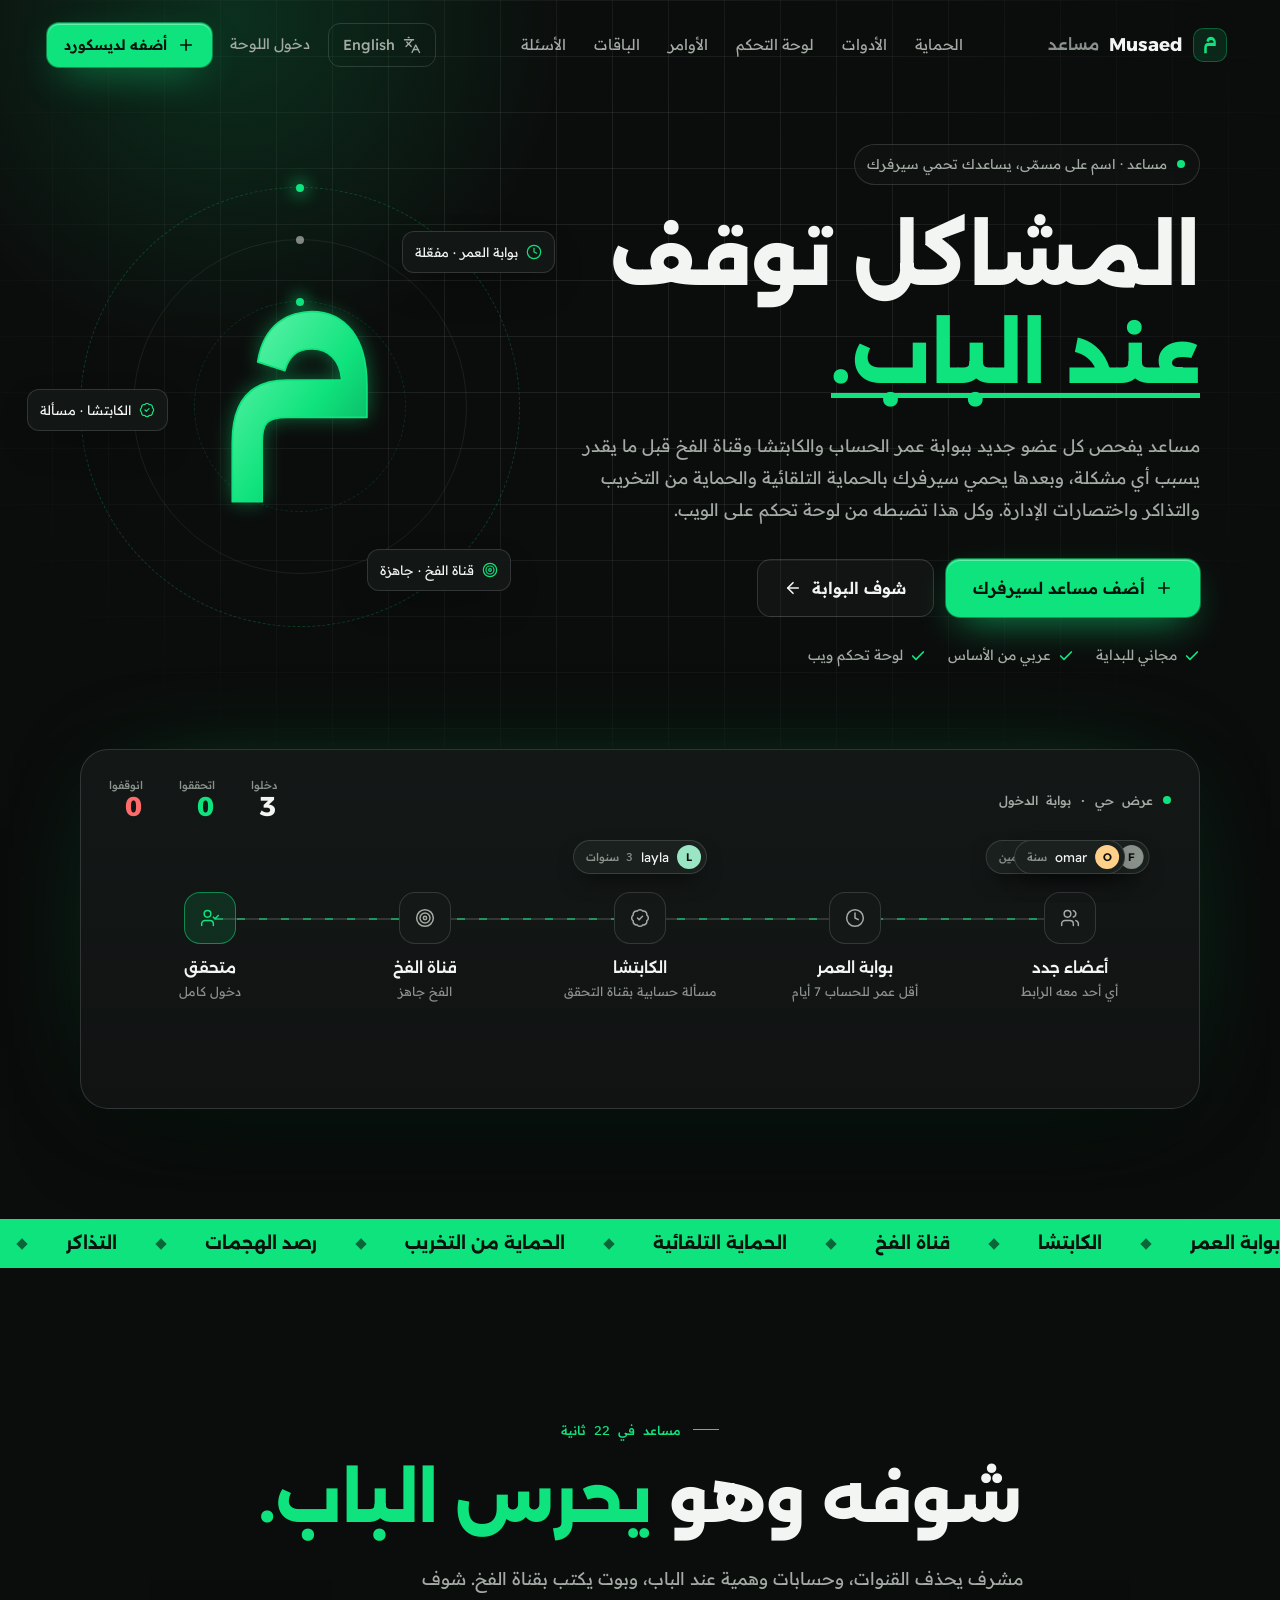
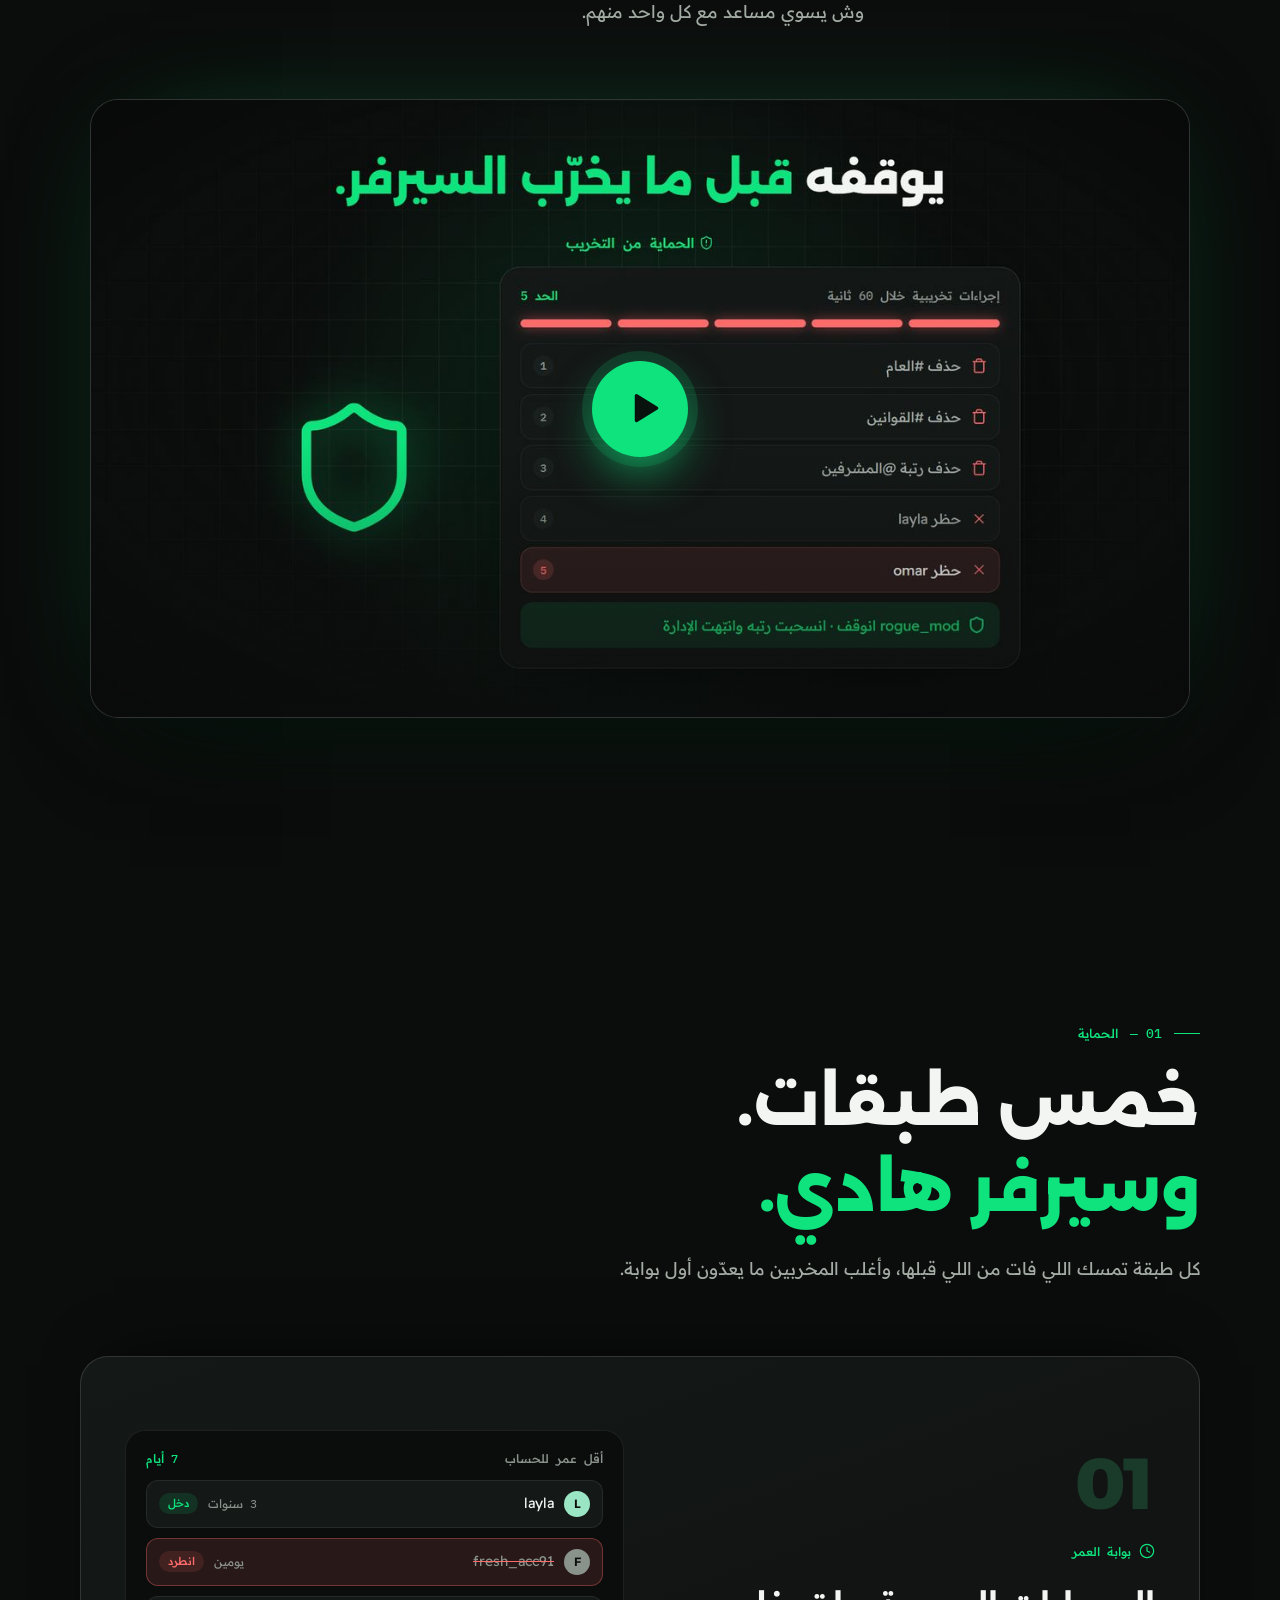
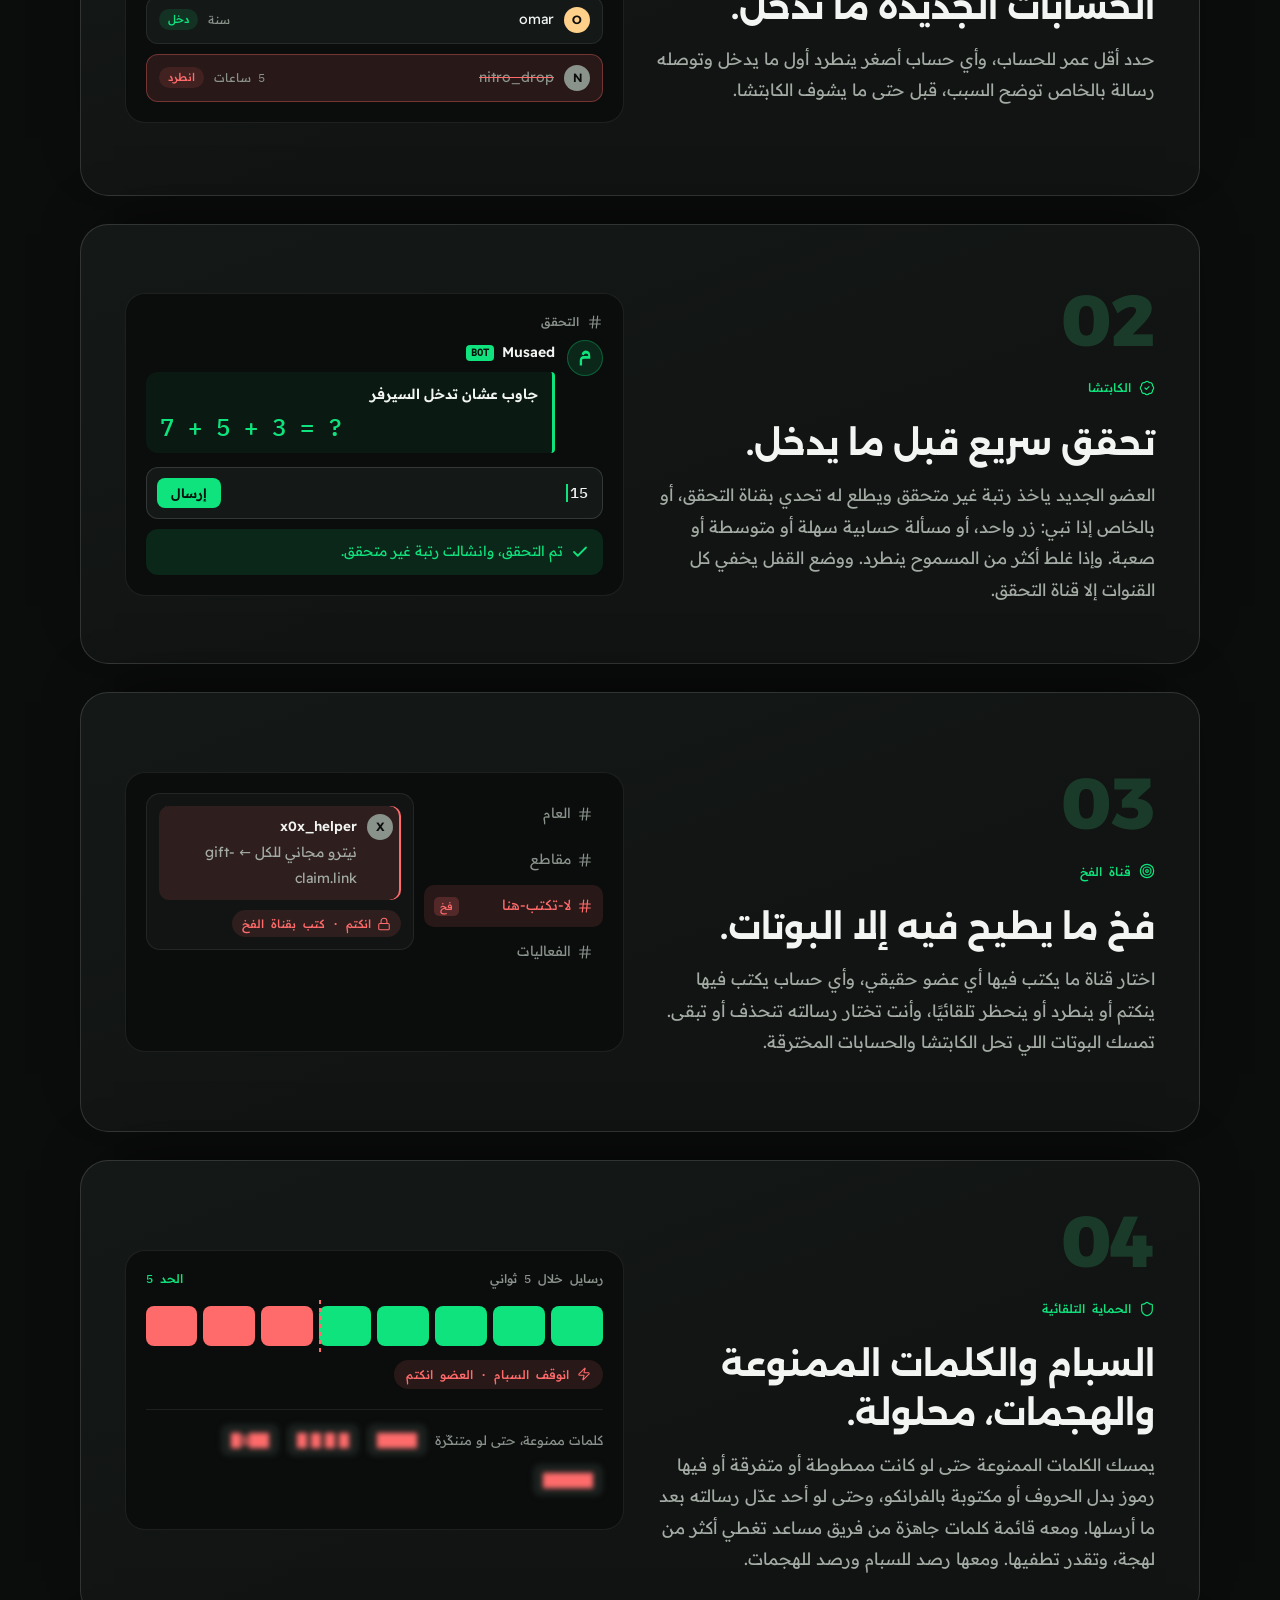
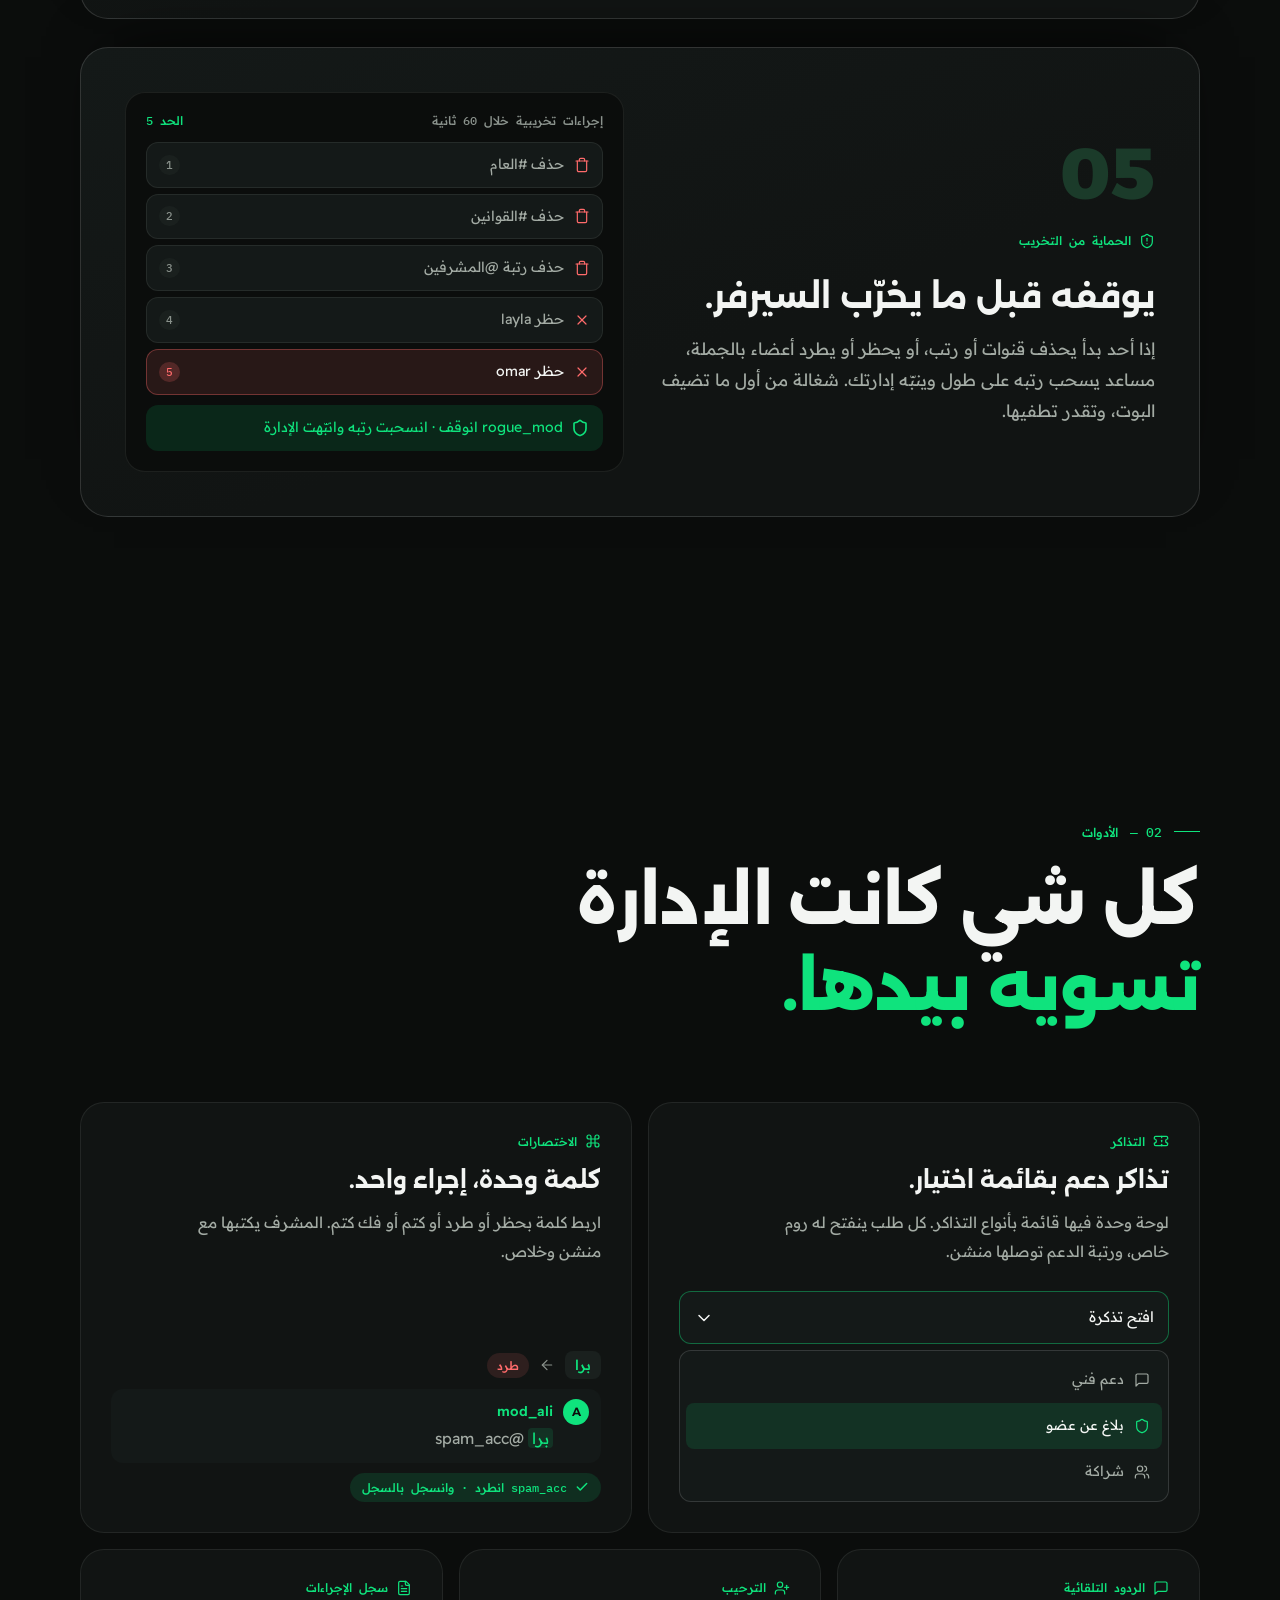
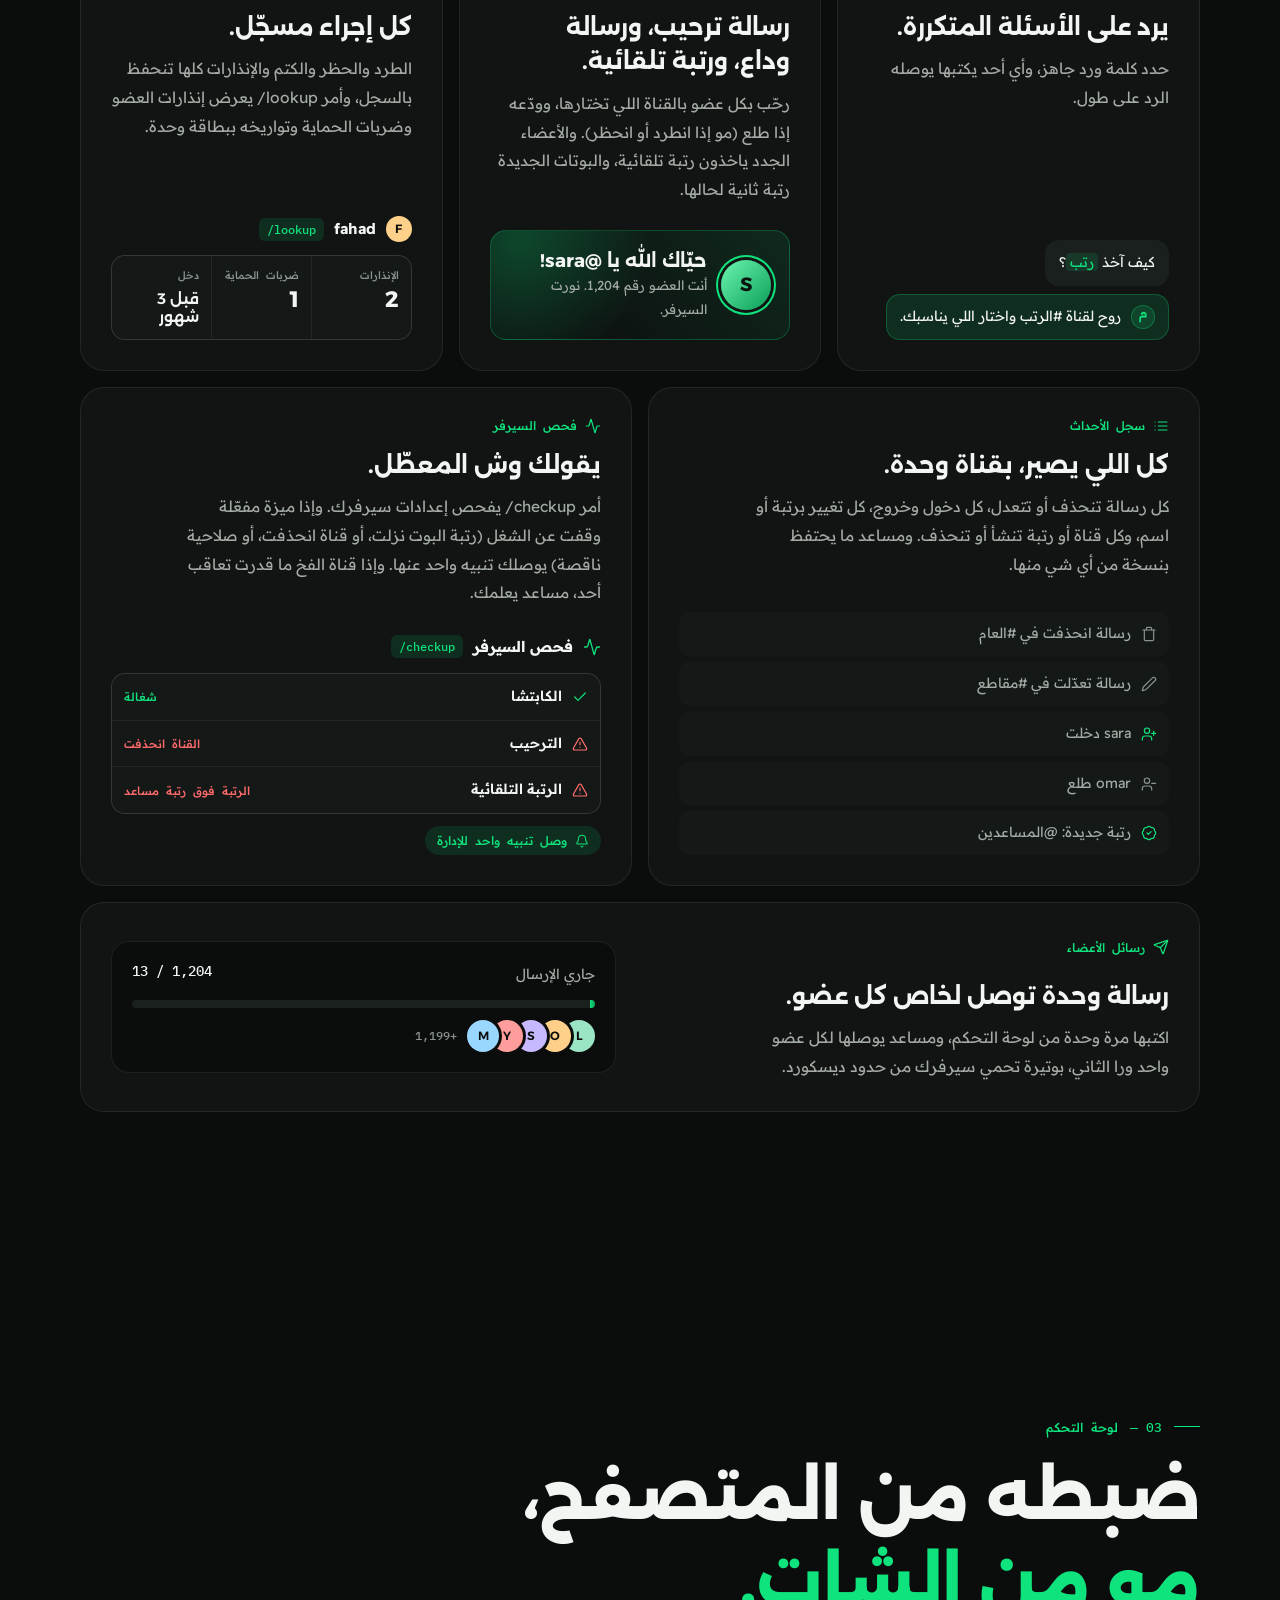
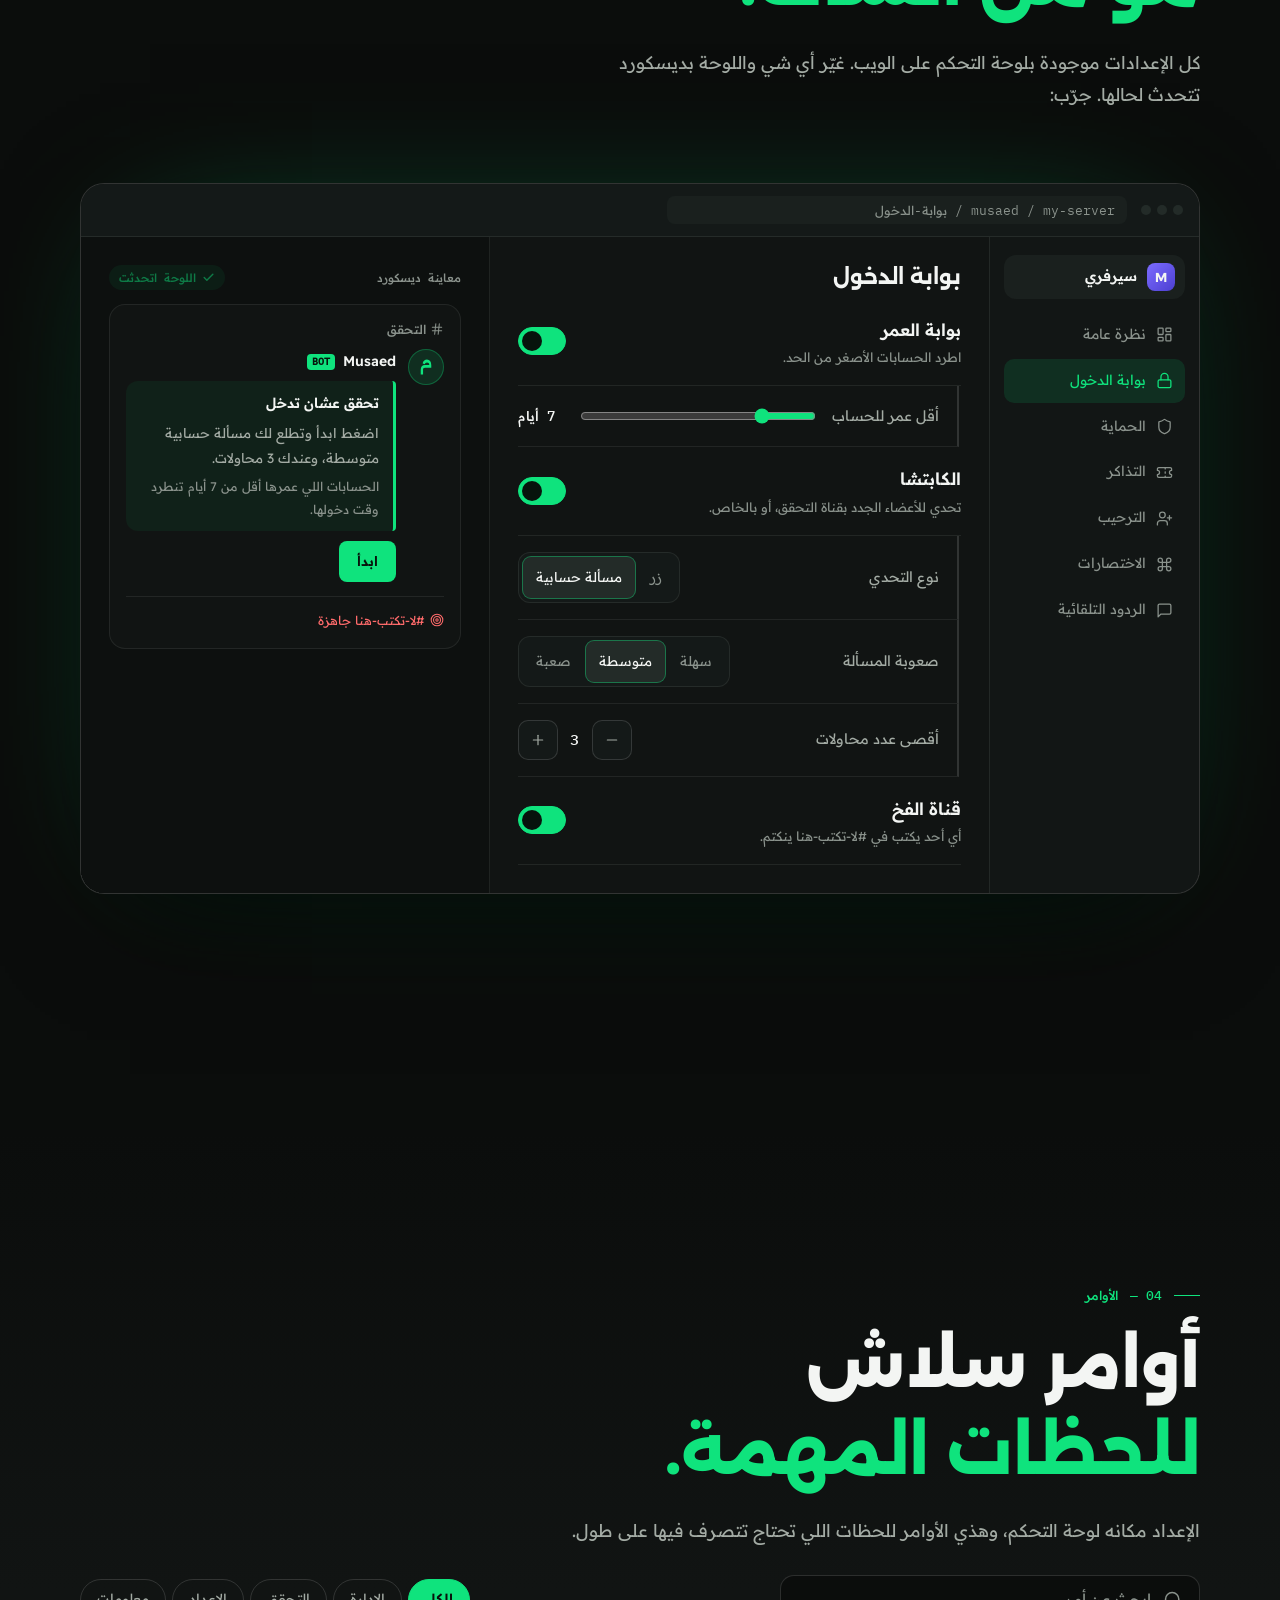
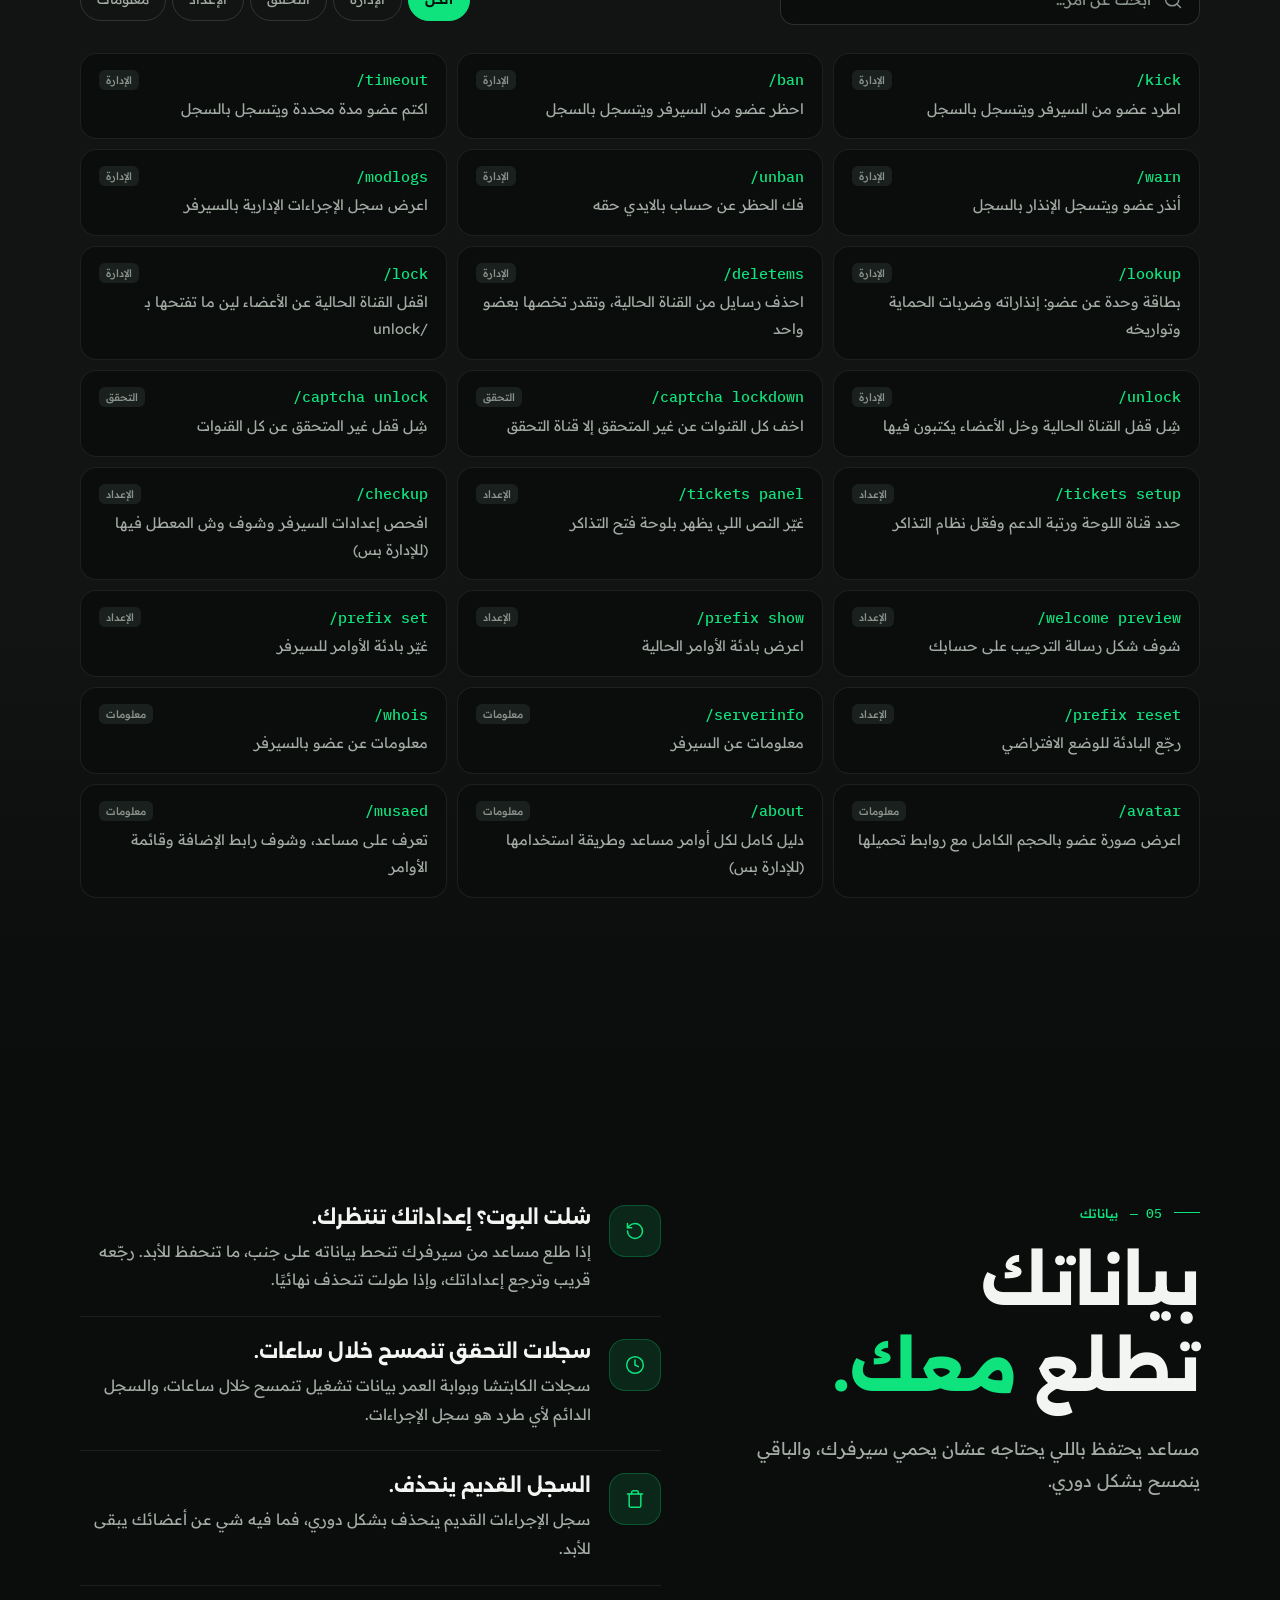
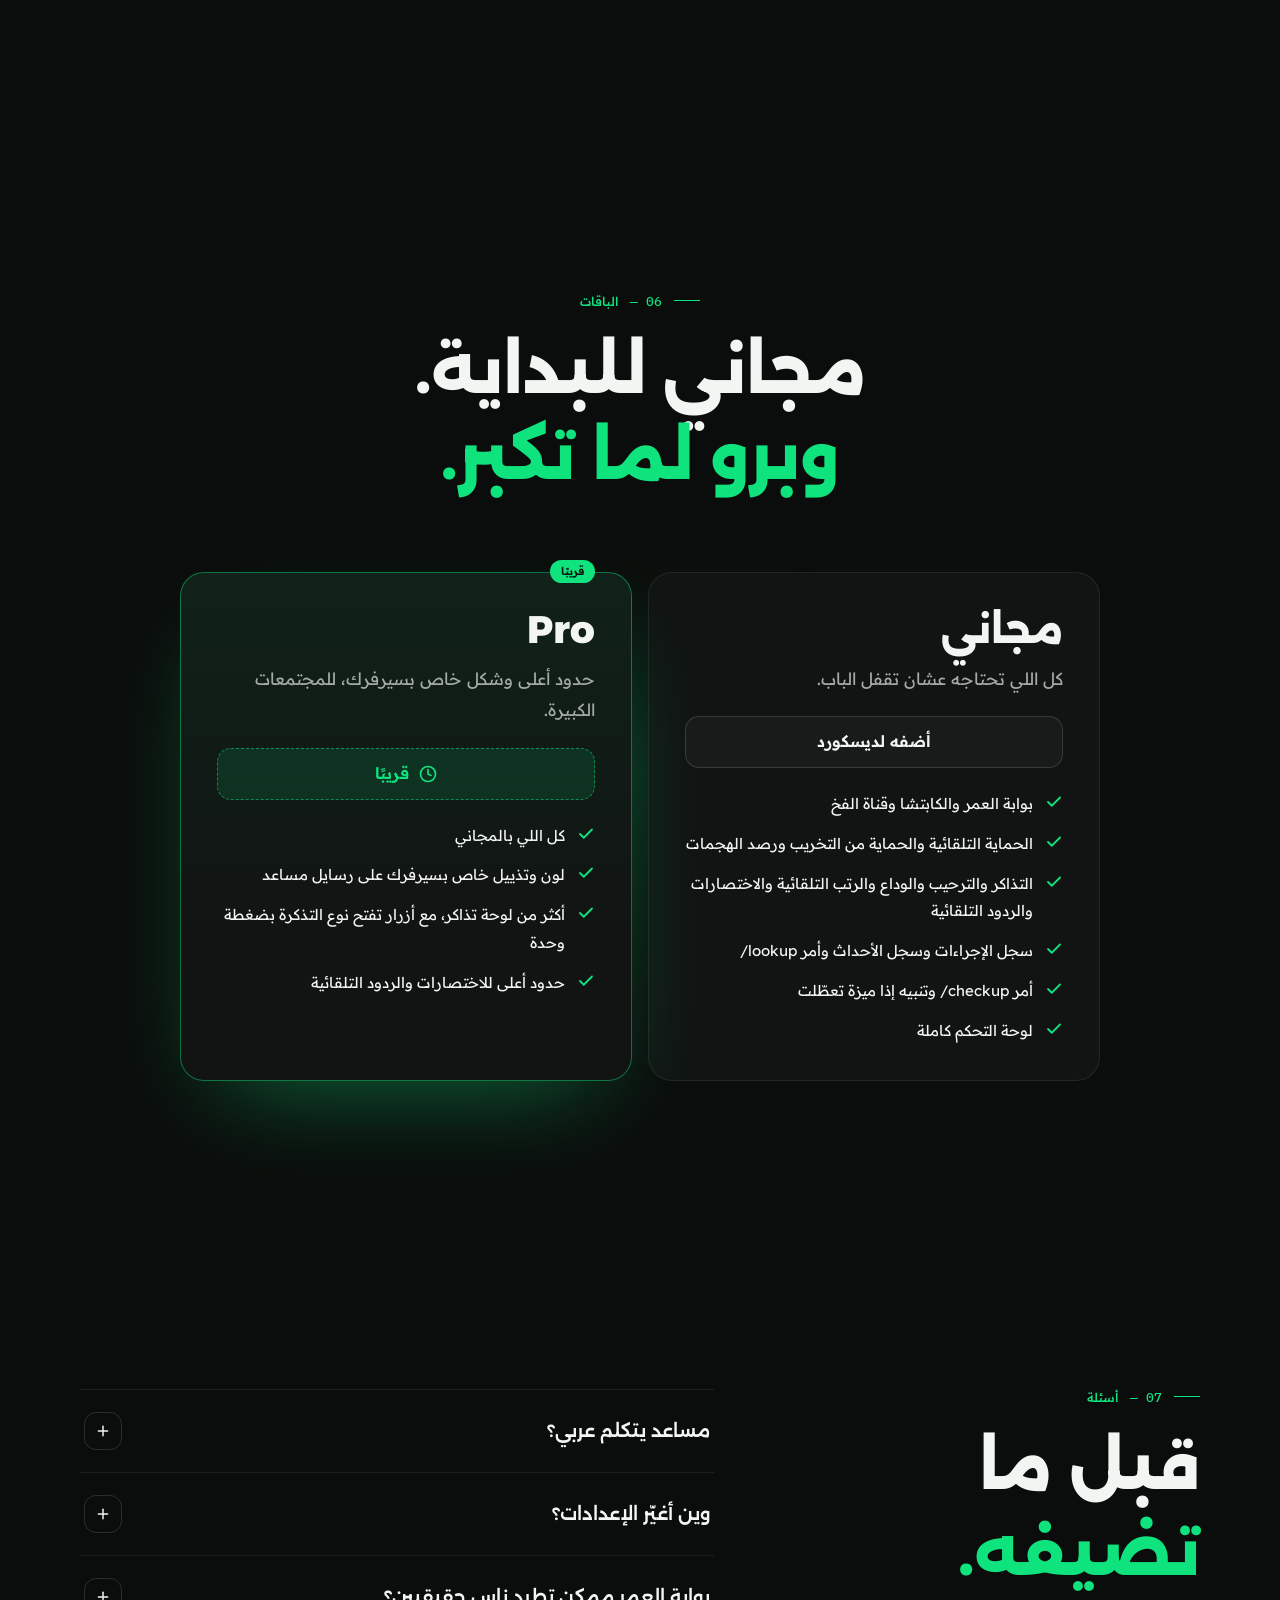
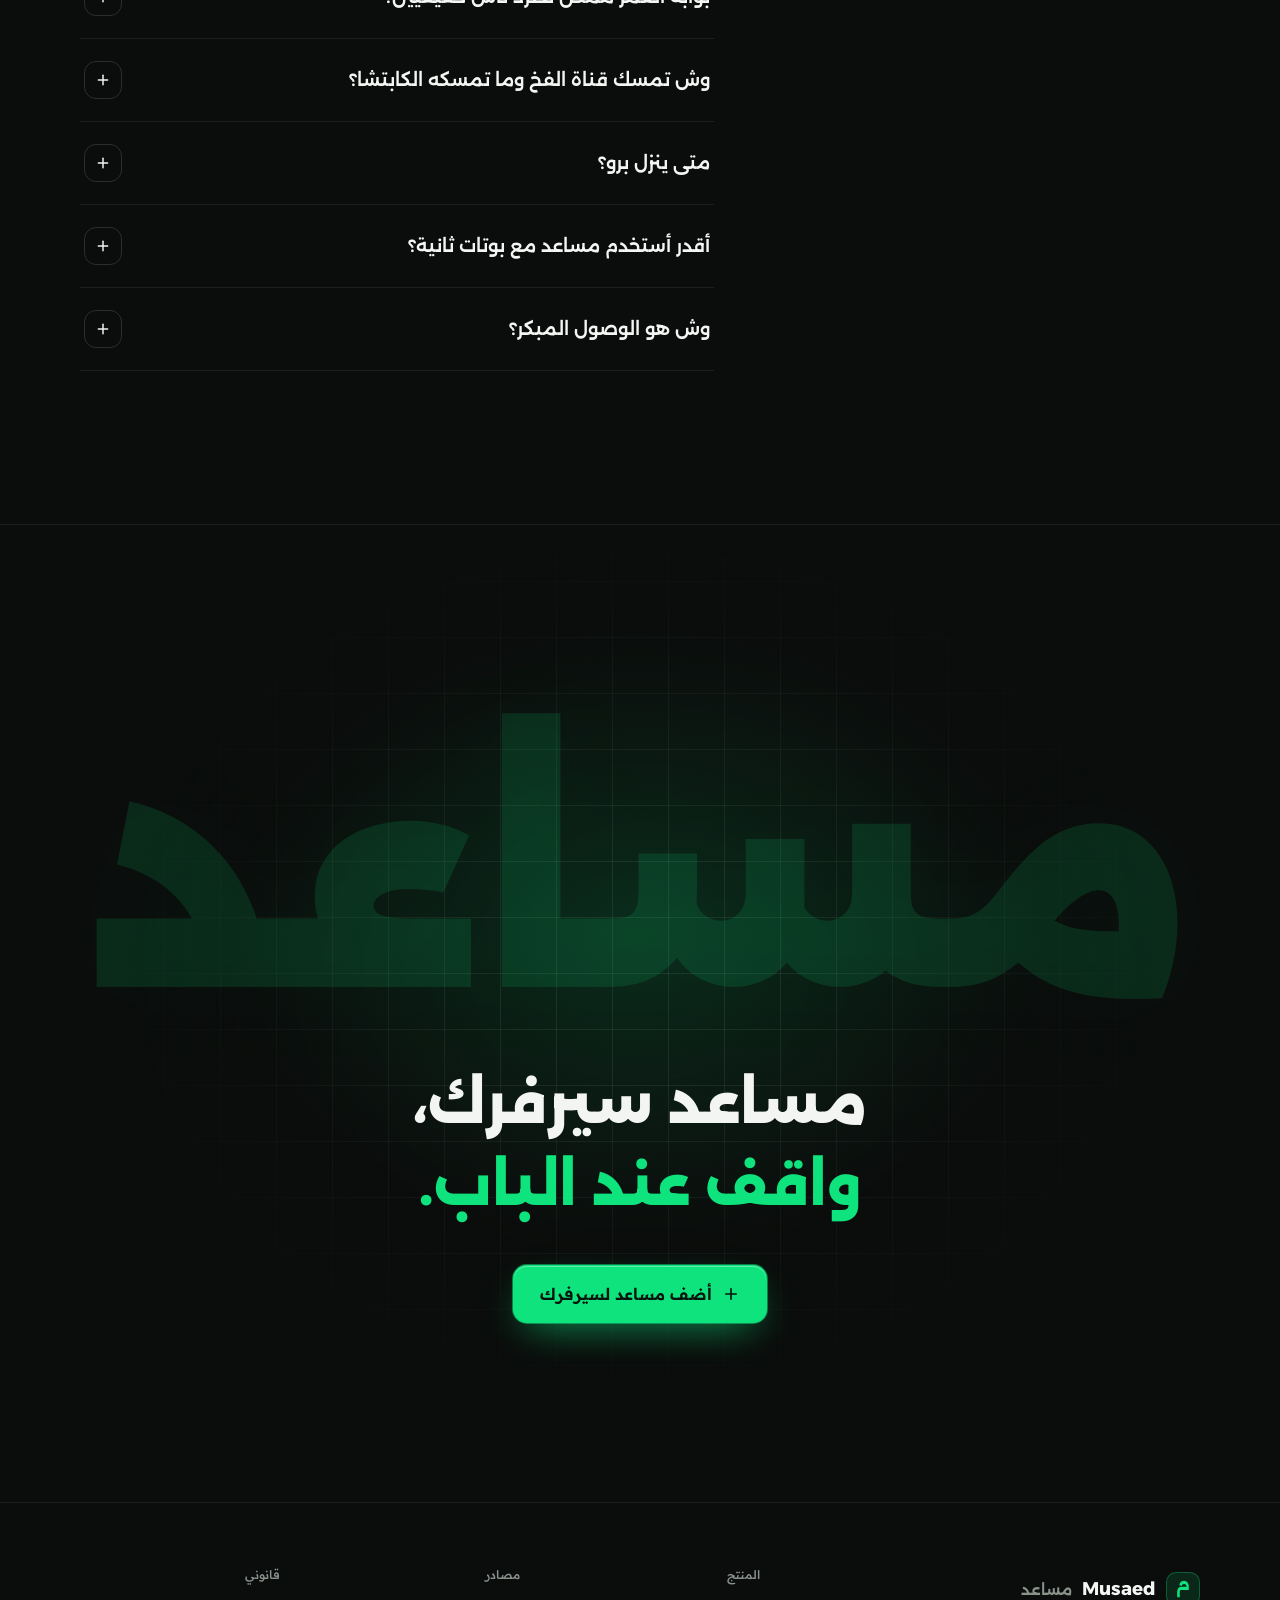
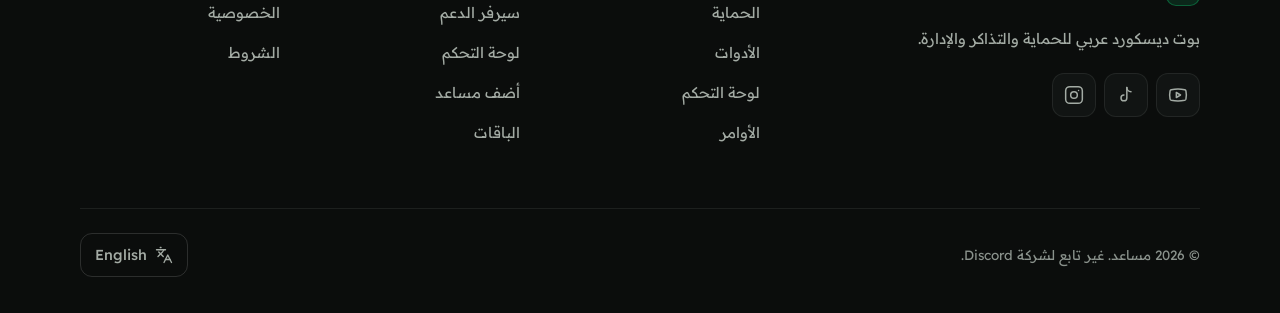
==== index.html @ 317f44e9 "Link the YouTube, TikTok and Instagram accounts from the footer" ====
<!doctype html>
<html lang="en" dir="ltr">
<head>
  <meta charset="utf-8">
  <meta name="viewport" content="width=device-width, initial-scale=1">
  <title>مساعد — بوت ديسكورد اللي يحرس الباب</title>
  <meta name="description" content="مساعد يفحص كل عضو جديد ببوابة عمر الحساب والكابتشا وقناة الفخ، ويحمي سيرفرك من السبام والتخريب، ومعه التذاكر واختصارات الإدارة وسجل الأحداث. عربي من الأساس، وتضبطه من لوحة تحكم على الويب.">
  <meta name="theme-color" content="#0b0d0c">
  <meta property="og:locale" content="ar_SA">
  <meta property="og:locale:alternate" content="en_US">
  <meta property="og:title" content="مساعد · Musaed">
  <meta property="og:description" content="المشاكل توقف عند الباب. بوت ديسكورد عربي للحماية والتذاكر والإدارة.">
  <meta property="og:type" content="website">
  <meta property="og:url" content="https://musaed.dev/">
  <meta property="og:image" content="https://musaed.dev/assets/Pics/musaed-banner.png">
  <meta name="twitter:card" content="summary_large_image">
  <meta name="twitter:title" content="مساعد · Musaed">
  <meta name="twitter:description" content="المشاكل توقف عند الباب. بوت ديسكورد عربي للحماية والتذاكر والإدارة.">
  <meta name="twitter:image" content="https://musaed.dev/assets/Pics/musaed-banner.png">
  <link rel="canonical" href="https://musaed.dev/">
  <link rel="icon" href="assets/Pics/musaed-favicon.svg" type="image/svg+xml">
  <link rel="alternate icon" href="assets/Pics/musaed-favicon.png" type="image/png">
  <link rel="apple-touch-icon" href="assets/Pics/musaed-avatar.png">
  <link rel="preload" href="assets/fonts/alexandria-arabic.woff2" as="font" type="font/woff2" crossorigin>
  <link rel="preload" href="assets/fonts/readexpro-arabic.woff2" as="font" type="font/woff2" crossorigin>
  <link rel="stylesheet" href="assets/css/styles.css?v=10">
  <script type="application/ld+json">
{
  "@context": "https://schema.org",
  "@graph": [
    {
      "@type": "Organization",
      "@id": "https://musaed.dev/#org",
      "name": "Musaed",
      "alternateName": "مساعد",
      "url": "https://musaed.dev/",
      "logo": "https://musaed.dev/assets/Pics/musaed-avatar.png",
      "sameAs": [
        "https://www.youtube.com/@musaed_dev",
        "https://www.tiktok.com/@musaed_dev",
        "https://www.instagram.com/musaed_dev"
      ]
    },
    {
      "@type": "WebSite",
      "@id": "https://musaed.dev/#website",
      "url": "https://musaed.dev/",
      "name": "مساعد",
      "inLanguage": "ar",
      "publisher": { "@id": "https://musaed.dev/#org" }
    },
    {
      "@type": "SoftwareApplication",
      "@id": "https://musaed.dev/#app",
      "name": "مساعد",
      "alternateName": "Musaed",
      "url": "https://musaed.dev/",
      "inLanguage": "ar",
      "applicationCategory": "BusinessApplication",
      "operatingSystem": "Discord",
      "description": "مساعد يفحص كل عضو جديد ببوابة عمر الحساب والكابتشا وقناة الفخ، ويحمي سيرفرك من السبام والتخريب، ومعه التذاكر واختصارات الإدارة وسجل الأحداث. عربي من الأساس، وتضبطه من لوحة تحكم على الويب.",
      "image": "https://musaed.dev/assets/Pics/musaed-avatar.png",
      "isAccessibleForFree": true,
      "featureList": [
        "بوابة عمر الحساب",
        "الكابتشا",
        "قناة الفخ",
        "الحماية التلقائية",
        "الحماية من التخريب",
        "التذاكر",
        "الترحيب والوداع والرتب التلقائية",
        "سجل الأحداث",
        "فحص السيرفر",
        "لوحة تحكم ويب"
      ],
      "publisher": { "@id": "https://musaed.dev/#org" }
    },
    {
      "@type": "FAQPage",
      "@id": "https://musaed.dev/#faq",
      "inLanguage": "ar",
      "mainEntity": [
        {
          "@type": "Question",
          "name": "مساعد يتكلم عربي؟",
          "acceptedAnswer": {
            "@type": "Answer",
            "text": "إيه. مساعد مبني عربي من الأساس، ردوده ولوحاته ووصف أوامره كلها بالعربي."
          }
        },
        {
          "@type": "Question",
          "name": "وين أغيّر الإعدادات؟",
          "acceptedAnswer": {
            "@type": "Answer",
            "text": "من لوحة التحكم على الويب. سجل دخولك بديسكورد، اختار سيرفرك، وكل ميزة لها صفحتها. ولوحات التذاكر والتحقق بديسكورد تتحدث لحالها أول ما تحفظ."
          }
        },
        {
          "@type": "Question",
          "name": "بوابة العمر ممكن تطرد ناس حقيقيين؟",
          "acceptedAnswer": {
            "@type": "Answer",
            "text": "بس الحسابات الأصغر من الحد اللي تختاره، ووقت دخولهم فقط. وتوصلهم رسالة بالخاص توضح السبب، عشان الشخص الحقيقي يعرف يرجع لما يكبر حسابه."
          }
        },
        {
          "@type": "Question",
          "name": "وش تمسك قناة الفخ وما تمسكه الكابتشا؟",
          "acceptedAnswer": {
            "@type": "Answer",
            "text": "الحسابات اللي عدّت التحقق: بوتات تحل الكابتشا، أو حسابات مخترقة، أو أحد تجاهل قناة مكتوب عليها «لا تكتب هنا». وغير المتحققين أصلًا ما يشوفون الفخ."
          }
        },
        {
          "@type": "Question",
          "name": "متى ينزل برو؟",
          "acceptedAnswer": {
            "@type": "Answer",
            "text": "قريبًا. كل مزايا الباقة المجانية شغالة من اليوم، وبرو بيضيف حدود أعلى، ولون وتذييل خاص بسيرفرك على رسايل مساعد، وأكثر من لوحة تذاكر. وبنعلن عن نزوله بسيرفر الدعم."
          }
        },
        {
          "@type": "Question",
          "name": "أقدر أستخدم مساعد مع بوتات ثانية؟",
          "acceptedAnswer": {
            "@type": "Answer",
            "text": "أكيد. كل ميزة تنفعّل وتنطفي لحالها، فمساعد يحرس الباب وبوتاتك الثانية تكمل شغلها."
          }
        },
        {
          "@type": "Question",
          "name": "وش هو الوصول المبكر؟",
          "acceptedAnswer": {
            "@type": "Answer",
            "text": "طريقة يجرّب فيها السيرفر مزايا مساعد الجديدة قبل ما تنطلق للكل. ما يعطيك أكثر من برو، وما يرفع أي حد. والميزة اللي فيه ممكن تتغير أو تنشال، وممكن تصير مدفوعة بعدين. وبنعلن طريقة الانضمام بسيرفر الدعم."
          }
        }
      ]
    }
  ]
}
  </script>
  <script>
    (function () {
      var d = document.documentElement, lang = 'en';
      try {
        var q = new URLSearchParams(location.search).get('lang');
        var s = localStorage.getItem('musaed-lang');
        lang = q === 'ar' || q === 'en' ? q : s === 'en' ? 'en' : 'ar';
      } catch (e) {}
      d.lang = lang; d.dir = lang === 'ar' ? 'rtl' : 'ltr';
      d.classList.add('js');
      if (lang === 'ar') d.classList.add('i18n-pending');
    })();
  </script>
  <script src="assets/js/i18n.js?v=5" defer></script>
  <script src="assets/js/main.js?v=5" defer></script>
</head>
<body>
  <a class="skip" href="#main" data-i18n="skip">Skip to content</a>

  <svg width="0" height="0" style="position:absolute" aria-hidden="true" focusable="false">
    <symbol id="glyph" viewBox="0 0 1024 1024"><path fill="currentColor" d="M242 655.5Q242 405.5 462 405.5H681Q677 346.5 644.5 313.5Q612 280.5 563 280.5Q513 280.5 487.5 305Q462 329.5 453 367.5L344 332.5Q353 274.5 375.5 235.5Q398 196.5 428.5 173.5Q459 150.5 493.5 140.5Q528 130.5 561 130.5Q663 130.5 722.5 208Q782 285.5 782 428.5V555.5H462Q432 555.5 412.5 560Q393 564.5 382 575.5Q371 586.5 366.5 606Q362 625.5 362 655.5V893.5H242Z"/></symbol>
    <symbol id="i-plus" viewBox="0 0 24 24"><path d="M5 12h14"/><path d="M12 5v14"/></symbol>
    <symbol id="i-youtube" viewBox="0 0 24 24"><path d="M2.5 17a24.1 24.1 0 0 1 0-10 2 2 0 0 1 1.4-1.4 49.6 49.6 0 0 1 16.2 0A2 2 0 0 1 21.5 7a24.1 24.1 0 0 1 0 10 2 2 0 0 1-1.4 1.4 49.6 49.6 0 0 1-16.2 0A2 2 0 0 1 2.5 17"/><path d="m10 15 5-3-5-3z"/></symbol>
    <symbol id="i-tiktok" viewBox="0 0 24 24"><path d="M13 3v12.5a3.5 3.5 0 1 1-3.5-3.5"/><path d="M13 3a5 5 0 0 0 5 5"/></symbol>
    <symbol id="i-instagram" viewBox="0 0 24 24"><rect width="20" height="20" x="2" y="2" rx="5"/><circle cx="12" cy="12" r="4"/><path d="M17.5 6.5h.01"/></symbol>
    <symbol id="i-minus" viewBox="0 0 24 24"><path d="M5 12h14"/></symbol>
    <symbol id="i-arrow" viewBox="0 0 24 24"><path d="M5 12h14"/><path d="m12 5 7 7-7 7"/></symbol>
    <symbol id="i-check" viewBox="0 0 24 24"><path d="M20 6 9 17l-5-5"/></symbol>
    <symbol id="i-x" viewBox="0 0 24 24"><path d="M18 6 6 18"/><path d="m6 6 12 12"/></symbol>
    <symbol id="i-menu" viewBox="0 0 24 24"><path d="M4 7h16"/><path d="M4 12h16"/><path d="M4 17h16"/></symbol>
    <symbol id="i-lang" viewBox="0 0 24 24"><path d="m5 8 6 6"/><path d="m4 14 6-6 2-3"/><path d="M2 5h12"/><path d="M7 2h1"/><path d="m22 22-5-10-5 10"/><path d="M14 18h6"/></symbol>
    <symbol id="i-users" viewBox="0 0 24 24"><path d="M16 21v-2a4 4 0 0 0-4-4H6a4 4 0 0 0-4 4v2"/><circle cx="9" cy="7" r="4"/><path d="M22 21v-2a4 4 0 0 0-3-3.87"/><path d="M16 3.13a4 4 0 0 1 0 7.75"/></symbol>
    <symbol id="i-clock" viewBox="0 0 24 24"><circle cx="12" cy="12" r="10"/><path d="M12 6v6l4 2"/></symbol>
    <symbol id="i-badge" viewBox="0 0 24 24"><path d="M3.85 8.62a4 4 0 0 1 4.78-4.77 4 4 0 0 1 6.74 0 4 4 0 0 1 4.78 4.78 4 4 0 0 1 0 6.74 4 4 0 0 1-4.77 4.78 4 4 0 0 1-6.75 0 4 4 0 0 1-4.78-4.77 4 4 0 0 1 0-6.760Z"/><path d="m9 12 2 2 4-4"/></symbol>
    <symbol id="i-target" viewBox="0 0 24 24"><circle cx="12" cy="12" r="10"/><circle cx="12" cy="12" r="6"/><circle cx="12" cy="12" r="2"/></symbol>
    <symbol id="i-shield" viewBox="0 0 24 24"><path d="M20 13c0 5-3.5 7.5-7.66 8.95a1 1 0 0 1-.67-.01C7.5 20.5 4 18 4 13V6a1 1 0 0 1 1-1c2 0 4.5-1.2 6.24-2.72a1.17 1.17 0 0 1 1.52 0C14.51 3.81 17 5 19 5a1 1 0 0 1 1 1z"/></symbol>
    <symbol id="i-usercheck" viewBox="0 0 24 24"><path d="M16 21v-2a4 4 0 0 0-4-4H6a4 4 0 0 0-4 4v2"/><circle cx="9" cy="7" r="4"/><path d="m16 11 2 2 4-4"/></symbol>
    <symbol id="i-ticket" viewBox="0 0 24 24"><path d="M2 9a3 3 0 0 1 0 6v2a2 2 0 0 0 2 2h16a2 2 0 0 0 2-2v-2a3 3 0 0 1 0-6V7a2 2 0 0 0-2-2H4a2 2 0 0 0-2 2Z"/><path d="M13 5v2"/><path d="M13 17v2"/><path d="M13 11v2"/></symbol>
    <symbol id="i-command" viewBox="0 0 24 24"><path d="M15 6v12a3 3 0 1 0 3-3H6a3 3 0 1 0 3 3V6a3 3 0 1 0-3 3h12a3 3 0 1 0-3-3"/></symbol>
    <symbol id="i-message" viewBox="0 0 24 24"><path d="M21 15a2 2 0 0 1-2 2H7l-4 4V5a2 2 0 0 1 2-2h14a2 2 0 0 1 2 2z"/></symbol>
    <symbol id="i-userplus" viewBox="0 0 24 24"><path d="M16 21v-2a4 4 0 0 0-4-4H6a4 4 0 0 0-4 4v2"/><circle cx="9" cy="7" r="4"/><path d="M19 8v6"/><path d="M22 11h-6"/></symbol>
    <symbol id="i-search" viewBox="0 0 24 24"><circle cx="11" cy="11" r="8"/><path d="m21 21-4.3-4.3"/></symbol>
    <symbol id="i-send" viewBox="0 0 24 24"><path d="M14.536 21.686a.5.5 0 0 0 .937-.024l6.5-19a.496.496 0 0 0-.635-.635l-19 6.5a.5.5 0 0 0-.024.937l7.93 3.18a2 2 0 0 1 1.112 1.11z"/><path d="m21.854 2.147-10.94 10.939"/></symbol>
    <symbol id="i-zap" viewBox="0 0 24 24"><path d="M4 14a1 1 0 0 1-.78-1.63l9.9-10.2a.5.5 0 0 1 .86.46l-1.92 6.02A1 1 0 0 0 13 10h7a1 1 0 0 1 .78 1.63l-9.9 10.2a.5.5 0 0 1-.86-.46l1.92-6.02A1 1 0 0 0 11 14z"/></symbol>
    <symbol id="i-lock" viewBox="0 0 24 24"><rect width="18" height="11" x="3" y="11" rx="2"/><path d="M7 11V7a5 5 0 0 1 10 0v4"/></symbol>
    <symbol id="i-hash" viewBox="0 0 24 24"><path d="M4 9h16"/><path d="M4 15h16"/><path d="M10 3 8 21"/><path d="M16 3l-2 18"/></symbol>
    <symbol id="i-restore" viewBox="0 0 24 24"><path d="M3 12a9 9 0 1 0 9-9 9.75 9.75 0 0 0-6.74 2.74L3 8"/><path d="M3 3v5h5"/></symbol>
    <symbol id="i-trash" viewBox="0 0 24 24"><path d="M3 6h18"/><path d="M19 6v14c0 1-1 2-2 2H7c-1 0-2-1-2-2V6"/><path d="M8 6V4c0-1 1-2 2-2h4c1 0 2 1 2 2v2"/></symbol>
    <symbol id="i-file" viewBox="0 0 24 24"><path d="M15 2H6a2 2 0 0 0-2 2v16a2 2 0 0 0 2 2h12a2 2 0 0 0 2-2V7Z"/><path d="M14 2v4a2 2 0 0 0 2 2h4"/><path d="M16 13H8"/><path d="M16 17H8"/><path d="M10 9H8"/></symbol>
    <symbol id="i-layout" viewBox="0 0 24 24"><rect width="7" height="9" x="3" y="3" rx="1"/><rect width="7" height="5" x="14" y="3" rx="1"/><rect width="7" height="9" x="14" y="12" rx="1"/><rect width="7" height="5" x="3" y="16" rx="1"/></symbol>
    <symbol id="i-chevron" viewBox="0 0 24 24"><path d="m6 9 6 6 6-6"/></symbol>
    <symbol id="i-shieldalert" viewBox="0 0 24 24"><path d="M20 13c0 5-3.5 7.5-7.66 8.95a1 1 0 0 1-.67-.01C7.5 20.5 4 18 4 13V6a1 1 0 0 1 1-1c2 0 4.5-1.2 6.24-2.72a1.17 1.17 0 0 1 1.52 0C14.51 3.81 17 5 19 5a1 1 0 0 1 1 1z"/><path d="M12 8v4"/><path d="M12 16h.01"/></symbol>
    <symbol id="i-list" viewBox="0 0 24 24"><path d="M3 6h.01"/><path d="M3 12h.01"/><path d="M3 18h.01"/><path d="M8 6h13"/><path d="M8 12h13"/><path d="M8 18h13"/></symbol>
    <symbol id="i-activity" viewBox="0 0 24 24"><path d="M22 12h-2.48a2 2 0 0 0-1.93 1.46l-2.35 8.36a.25.25 0 0 1-.48 0L9.24 2.18a.25.25 0 0 0-.48 0l-2.35 8.36A2 2 0 0 1 4.49 12H2"/></symbol>
    <symbol id="i-bell" viewBox="0 0 24 24"><path d="M10.268 21a2 2 0 0 0 3.464 0"/><path d="M3.262 15.326A1 1 0 0 0 4 17h16a1 1 0 0 0 .74-1.673C19.41 13.956 18 12.499 18 8A6 6 0 0 0 6 8c0 4.499-1.411 5.956-2.738 7.326"/></symbol>
    <symbol id="i-alert" viewBox="0 0 24 24"><path d="m21.73 18-8-14a2 2 0 0 0-3.48 0l-8 14A2 2 0 0 0 4 21h16a2 2 0 0 0 1.73-3"/><path d="M12 9v4"/><path d="M12 17h.01"/></symbol>
    <symbol id="i-userminus" viewBox="0 0 24 24"><path d="M16 21v-2a4 4 0 0 0-4-4H6a4 4 0 0 0-4 4v2"/><circle cx="9" cy="7" r="4"/><path d="M22 11h-6"/></symbol>
    <symbol id="i-play" viewBox="0 0 24 24"><path d="M7 4.6v14.8a1 1 0 0 0 1.52.85l12.02-7.4a1 1 0 0 0 0-1.7L8.52 3.75A1 1 0 0 0 7 4.6Z"/></symbol>
    <symbol id="i-pencil" viewBox="0 0 24 24"><path d="M21.174 6.812a1 1 0 0 0-3.986-3.987L3.842 16.174a2 2 0 0 0-.5.83l-1.321 4.352a.5.5 0 0 0 .623.622l4.353-1.32a2 2 0 0 0 .83-.497z"/></symbol>
  </svg>

  <header class="nav" id="nav">
    <div class="nav-in">
      <a href="#top" class="brand" aria-label="Musaed">
        <span class="brand-mark"><svg aria-hidden="true"><use href="#glyph"/></svg></span>
        <span class="brand-name">Musaed</span><span class="brand-ar" lang="ar" aria-hidden="true">مساعد</span>
      </a>
      <nav class="nav-links" aria-label="Primary" data-i18n-attr="aria-label:nav.aria">
        <a href="#protection" data-i18n="nav.protection">Protection</a>
        <a href="#toolkit" data-i18n="nav.toolkit">Toolkit</a>
        <a href="#dashboard" data-i18n="nav.dashboard">Dashboard</a>
        <a href="#commands" data-i18n="nav.commands">Commands</a>
        <a href="#plans" data-i18n="nav.plans">Plans</a>
        <a href="#faq" data-i18n="nav.faq">FAQ</a>
      </nav>
      <div class="nav-cta">
        <button class="lang-btn" type="button" data-lang-toggle aria-label="اقرأ الصفحة بالعربي">
          <svg class="i" aria-hidden="true"><use href="#i-lang"/></svg><span data-lang-label>عربي</span>
        </button>
        <a class="nav-login" href="https://dashboard.musaed.dev/auth/login" target="_blank" rel="noopener" data-i18n="nav.login">Log in</a>
        <a class="btn btn-primary btn-sm nav-add" href="https://discord.com/oauth2/authorize?client_id=1341863717247258655&amp;permissions=8&amp;integration_type=0&amp;scope=bot+applications.commands" target="_blank" rel="noopener">
          <svg class="i" aria-hidden="true"><use href="#i-plus"/></svg><span data-i18n="cta.add">Add to Discord</span>
        </a>
        <button class="menu-btn" type="button" aria-expanded="false" aria-controls="mobile-menu" data-i18n-attr="aria-label:nav.open" aria-label="Open menu">
          <svg class="i i-open" aria-hidden="true"><use href="#i-menu"/></svg>
          <svg class="i i-close" aria-hidden="true"><use href="#i-x"/></svg>
        </button>
      </div>
    </div>
    <div class="mobile-menu" id="mobile-menu" hidden>
      <a href="#protection" data-i18n="nav.protection">Protection</a>
      <a href="#toolkit" data-i18n="nav.toolkit">Toolkit</a>
      <a href="#dashboard" data-i18n="nav.dashboard">Dashboard</a>
      <a href="#commands" data-i18n="nav.commands">Commands</a>
      <a href="#plans" data-i18n="nav.plans">Plans</a>
      <a href="#faq" data-i18n="nav.faq">FAQ</a>
      <a href="https://dashboard.musaed.dev/auth/login" target="_blank" rel="noopener" data-i18n="nav.login">Log in</a>
      <a class="btn btn-primary" href="https://discord.com/oauth2/authorize?client_id=1341863717247258655&amp;permissions=8&amp;integration_type=0&amp;scope=bot+applications.commands" target="_blank" rel="noopener"><svg class="i" aria-hidden="true"><use href="#i-plus"/></svg><span data-i18n="cta.add">Add to Discord</span></a>
    </div>
  </header>

  <main id="main">
    <!-- HERO -->
    <section class="hero" id="top">
      <div class="hero-bg" aria-hidden="true"><div class="grid"></div><div class="scan"></div><div class="aurora"></div></div>
      <div class="wrap hero-grid">
        <div class="hero-copy">
          <p class="eyebrow-pill fade-up" style="--d:0ms"><span class="pulse" aria-hidden="true"></span><span data-i18n="hero.eyebrow">Musaed means “the helper” in Arabic</span></p>
          <h1 class="display fade-up" style="--d:120ms" data-i18n="hero.title">Trouble stops <em>at the door.</em></h1>
          <p class="lede fade-up" style="--d:260ms" data-i18n="hero.sub">Musaed checks every new member through an age gate, a captcha and a honeypot before they can cause trouble, then keeps watch with automod, anti-nuke, tickets and one-word mod shortcuts. All of it is set up from a web dashboard.</p>
          <div class="cta-row fade-up" style="--d:380ms">
            <a class="btn btn-primary btn-lg" href="https://discord.com/oauth2/authorize?client_id=1341863717247258655&amp;permissions=8&amp;integration_type=0&amp;scope=bot+applications.commands" target="_blank" rel="noopener"><svg class="i" aria-hidden="true"><use href="#i-plus"/></svg><span data-i18n="cta.addLong">Add Musaed to your server</span></a>
            <a class="btn btn-ghost btn-lg" href="#gate"><span data-i18n="hero.cta2">Watch the gate</span><svg class="i i-arrow" aria-hidden="true"><use href="#i-arrow"/></svg></a>
          </div>
          <p class="live-stats" data-live-stats hidden><span class="pulse" aria-hidden="true"></span><span data-live-text></span></p>
          <ul class="assure fade-up" style="--d:480ms">
            <li><svg class="i" aria-hidden="true"><use href="#i-check"/></svg><span data-i18n="hero.a1">Free to start</span></li>
            <li><svg class="i" aria-hidden="true"><use href="#i-check"/></svg><span data-i18n="hero.a2">Speaks Arabic</span></li>
            <li><svg class="i" aria-hidden="true"><use href="#i-check"/></svg><span data-i18n="hero.a3">Web dashboard</span></li>
          </ul>
        </div>

        <div class="hero-art" aria-hidden="true">
          <div class="rings"><i></i><i></i><i></i></div>
          <svg class="big-glyph" viewBox="0 0 1024 1024">
            <defs>
              <linearGradient id="gg" x1="0" y1="0" x2="1" y2="1">
                <stop offset="0" stop-color="#6cf5b0"/><stop offset=".55" stop-color="#0fe37d"/><stop offset="1" stop-color="#0a9e57"/>
              </linearGradient>
            </defs>
            <path class="g-fill" fill="url(#gg)" d="M242 655.5Q242 405.5 462 405.5H681Q677 346.5 644.5 313.5Q612 280.5 563 280.5Q513 280.5 487.5 305Q462 329.5 453 367.5L344 332.5Q353 274.5 375.5 235.5Q398 196.5 428.5 173.5Q459 150.5 493.5 140.5Q528 130.5 561 130.5Q663 130.5 722.5 208Q782 285.5 782 428.5V555.5H462Q432 555.5 412.5 560Q393 564.5 382 575.5Q371 586.5 366.5 606Q362 625.5 362 655.5V893.5H242Z"/>
            <path class="g-stroke" pathLength="1" d="M242 655.5Q242 405.5 462 405.5H681Q677 346.5 644.5 313.5Q612 280.5 563 280.5Q513 280.5 487.5 305Q462 329.5 453 367.5L344 332.5Q353 274.5 375.5 235.5Q398 196.5 428.5 173.5Q459 150.5 493.5 140.5Q528 130.5 561 130.5Q663 130.5 722.5 208Q782 285.5 782 428.5V555.5H462Q432 555.5 412.5 560Q393 564.5 382 575.5Q371 586.5 366.5 606Q362 625.5 362 655.5V893.5H242Z"/>
          </svg>
          <span class="orbit o1"><svg class="i"><use href="#i-clock"/></svg><span data-i18n="orbit.1">Age gate · on</span></span>
          <span class="orbit o2"><svg class="i"><use href="#i-badge"/></svg><span data-i18n="orbit.2">Captcha · math</span></span>
          <span class="orbit o3"><svg class="i"><use href="#i-target"/></svg><span data-i18n="orbit.3">Honeypot · armed</span></span>
        </div>
      </div>

      <!-- Gate pipeline demo -->
      <div class="wrap">
        <div class="gate-demo fade-up" style="--d:600ms" id="gate" data-demo>
          <div class="demo-head">
            <p class="demo-label"><span class="pulse" aria-hidden="true"></span><span data-i18n="demo.label">Live demo · the join gate</span></p>
            <dl class="demo-stats">
              <div><dt data-i18n="demo.joined">Joined</dt><dd data-stat="joined">0</dd></div>
              <div class="v"><dt data-i18n="demo.verified">Verified</dt><dd data-stat="verified">0</dd></div>
              <div class="s"><dt data-i18n="demo.stopped">Stopped</dt><dd data-stat="stopped">0</dd></div>
            </dl>
          </div>
          <p class="sr-only" data-i18n="demo.sr">An animation of new members passing through Musaed's join gate. Accounts that are too new are kicked at the age gate, accounts that fail the captcha are kicked, and accounts that post in the honeypot channel are timed out. Everyone else is verified.</p>
          <div class="track" data-track aria-hidden="true">
            <div class="rail"><i></i></div>
            <div class="station" data-station="start">
              <span class="node"><svg class="i"><use href="#i-users"/></svg></span>
              <div class="st-text"><b data-i18n="st.start">New joins</b><small data-i18n="st.startSub">anyone with the invite</small></div>
            </div>
            <div class="station gate" data-station="age">
              <span class="node"><svg class="i"><use href="#i-clock"/></svg></span>
              <div class="st-text"><b data-i18n="st.age">Age gate</b><small data-i18n="st.ageSub">min. account age 7 days</small><p class="gate-log" data-log="age"></p></div>
            </div>
            <div class="station gate" data-station="captcha">
              <span class="node"><svg class="i"><use href="#i-badge"/></svg></span>
              <div class="st-text"><b data-i18n="st.captcha">Captcha</b><small data-i18n="st.captchaSub">math question in #verify</small><p class="gate-log" data-log="captcha"></p></div>
            </div>
            <div class="station gate" data-station="honeypot">
              <span class="node"><svg class="i"><use href="#i-target"/></svg></span>
              <div class="st-text"><b data-i18n="st.honeypot">Honeypot</b><small data-i18n="st.honeypotSub">trap channel armed</small><p class="gate-log" data-log="honeypot"></p></div>
            </div>
            <div class="station end" data-station="end">
              <span class="node"><svg class="i"><use href="#i-usercheck"/></svg></span>
              <div class="st-text"><b data-i18n="st.end">Verified</b><small data-i18n="st.endSub">full access</small></div>
            </div>
          </div>
        </div>
      </div>
    </section>

    <!-- TICKER -->
    <section class="ticker" aria-label="Features" data-i18n-attr="aria-label:ticker.aria">
      <div class="ticker-track">
        <ul>
          <li data-i18n="tk.1">Age gate</li><li data-i18n="tk.2">Captcha</li><li data-i18n="tk.3">Honeypot</li><li data-i18n="tk.4">AutoMod</li><li data-i18n="tk.13">Anti-nuke</li><li data-i18n="tk.5">Raid detection</li><li data-i18n="tk.6">Tickets</li><li data-i18n="tk.7">Welcome</li><li data-i18n="tk.8">Shortcuts</li><li data-i18n="tk.9">Auto-responses</li><li data-i18n="tk.10">Mod logs</li><li data-i18n="tk.14">Server log</li><li data-i18n="tk.15">Server checkup</li><li data-i18n="tk.11">Member DMs</li><li data-i18n="tk.12">Web dashboard</li>
        </ul>
        <ul aria-hidden="true">
          <li data-i18n="tk.1">Age gate</li><li data-i18n="tk.2">Captcha</li><li data-i18n="tk.3">Honeypot</li><li data-i18n="tk.4">AutoMod</li><li data-i18n="tk.13">Anti-nuke</li><li data-i18n="tk.5">Raid detection</li><li data-i18n="tk.6">Tickets</li><li data-i18n="tk.7">Welcome</li><li data-i18n="tk.8">Shortcuts</li><li data-i18n="tk.9">Auto-responses</li><li data-i18n="tk.10">Mod logs</li><li data-i18n="tk.14">Server log</li><li data-i18n="tk.15">Server checkup</li><li data-i18n="tk.11">Member DMs</li><li data-i18n="tk.12">Web dashboard</li>
        </ul>
      </div>
    </section>

    <!-- FILM: the 22-second spot, self-hosted (no third-party player). preload="none", so
         nothing downloads until someone presses play. Without JS it's a plain <video controls>;
         main.js swaps the native controls for the big play button until first play. -->
    <section class="section film" id="film">
      <div class="wrap">
        <div class="sec-head center reveal">
          <p class="eyebrow" data-i18n="film.eyebrow">Musaed in 22 seconds</p>
          <h2 class="h2" data-i18n="film.title">Watch it <em>guard the door.</em></h2>
          <p class="sec-sub" data-i18n="film.sub">A rogue mod deleting channels, fake accounts at the door, a bot posting in the trap. See what Musaed does with each one. The video is in Arabic.</p>
        </div>
        <div class="film-frame reveal" data-film>
          <video src="assets/video/musaed-spot.mp4?v=1" poster="assets/video/musaed-spot.jpg?v=1" preload="none" controls playsinline width="1920" height="1080" aria-describedby="film-desc"></video>
          <button class="film-play" type="button" data-film-play hidden data-i18n-attr="aria-label:film.play" aria-label="Play the video">
            <span><svg class="i" aria-hidden="true"><use href="#i-play"/></svg></span>
          </button>
        </div>
        <p class="sr-only" id="film-desc" data-i18n="film.desc">A 22-second video with music and Arabic on-screen text, no speech. A moderator starts deleting channels and banning members; at the fifth action within 60 seconds Musaed removes their roles and alerts the staff. New members then pass through the age gate, the captcha and the honeypot, and the suspicious accounts are stopped. An account posts "free nitro for everyone" in the honeypot channel and is muted at once. It ends on the website address, musaed.dev.</p>
      </div>
    </section>

    <!-- PROTECTION LAYERS -->
    <section class="section" id="protection">
      <div class="wrap">
        <div class="sec-head reveal">
          <p class="eyebrow">01 — <span data-i18n="prot.eyebrow">Protection</span></p>
          <h2 class="h2" data-i18n="prot.title">Five layers. <em>One quiet server.</em></h2>
          <p class="sec-sub" data-i18n="prot.sub">Each layer catches what slipped past the one before it. Most raiders never make it past the first.</p>
        </div>

        <div class="layers">
          <!-- Layer 1: Age gate -->
          <article class="layer reveal" style="--n:0">
            <div class="layer-copy">
              <span class="layer-n">01</span>
              <span class="tag"><svg class="i" aria-hidden="true"><use href="#i-clock"/></svg><span data-i18n="l1.tag">Age gate</span></span>
              <h3 data-i18n="l1.title">Brand-new accounts don't get in.</h3>
              <p data-i18n="l1.desc">Set a minimum account age. Anything younger is kicked the moment it joins, with a DM explaining why, before it ever sees a captcha.</p>
            </div>
            <div class="layer-vis vis-age" aria-hidden="true">
              <div class="vis-top"><span data-i18n="l1.min">Minimum account age</span><b data-i18n="l1.minVal">7 days</b></div>
              <div class="age-row" style="--i:0"><span class="av" style="--c:#9ae6c4">L</span><span class="nm">layla</span><span class="age" data-i18n="l1.r1">3 years</span><span class="chip ok" data-i18n="l1.pass">let in</span></div>
              <div class="age-row bad" style="--i:1"><span class="av" style="--c:#8a928c">F</span><span class="nm">fresh_acc91</span><span class="age" data-i18n="l1.r2">2 days</span><span class="chip no" data-i18n="l1.kick">kicked</span></div>
              <div class="age-row" style="--i:2"><span class="av" style="--c:#ffd08a">O</span><span class="nm">omar</span><span class="age" data-i18n="l1.r3">1 year</span><span class="chip ok" data-i18n="l1.pass">let in</span></div>
              <div class="age-row bad" style="--i:3"><span class="av" style="--c:#8a928c">N</span><span class="nm">nitro_drop</span><span class="age" data-i18n="l1.r4">5 hours</span><span class="chip no" data-i18n="l1.kick">kicked</span></div>
            </div>
          </article>

          <!-- Layer 2: Captcha -->
          <article class="layer reveal" style="--n:1">
            <div class="layer-copy">
              <span class="layer-n">02</span>
              <span class="tag"><svg class="i" aria-hidden="true"><use href="#i-badge"/></svg><span data-i18n="l2.tag">Captcha</span></span>
              <h3 data-i18n="l2.title">A quick check before they get in.</h3>
              <p data-i18n="l2.desc">New members get an Unverified role and a challenge in the verification channel, or by DM if you choose: one button, or a math question at easy, medium or hard. Too many wrong answers and they're out. Lockdown hides every channel except verification.</p>
            </div>
            <div class="layer-vis vis-dm" aria-hidden="true">
              <div class="dm-head"><svg class="i"><use href="#i-hash"/></svg><span data-i18n="l2.dm">verify</span></div>
              <div class="dm-msg">
                <span class="bot-av"><svg><use href="#glyph"/></svg></span>
                <div>
                  <p class="dm-meta"><b>Musaed</b><span class="badge">BOT</span></p>
                  <div class="embed">
                    <strong data-i18n="l2.q">Answer to get into the server</strong>
                    <span class="math">7 + 5 + 3 = ?</span>
                  </div>
                </div>
              </div>
              <div class="dm-input"><span class="typed">15</span><span class="caret"></span><span class="dm-send" data-i18n="l2.submit">Submit</span></div>
              <div class="dm-result"><svg class="i"><use href="#i-check"/></svg><span data-i18n="l2.ok">Verified. Unverified role removed.</span></div>
            </div>
          </article>

          <!-- Layer 3: Honeypot -->
          <article class="layer reveal" style="--n:2">
            <div class="layer-copy">
              <span class="layer-n">03</span>
              <span class="tag"><svg class="i" aria-hidden="true"><use href="#i-target"/></svg><span data-i18n="l3.tag">Honeypot</span></span>
              <h3 data-i18n="l3.title">A trap only bots fall into.</h3>
              <p data-i18n="l3.desc">Pick one channel no real member would post in. Any account that writes there is muted, kicked or banned automatically, and you choose whether its message is deleted or stays. It catches captcha-solving bots and hijacked accounts.</p>
            </div>
            <div class="layer-vis vis-honey" aria-hidden="true">
              <ul class="chans">
                <li><svg class="i"><use href="#i-hash"/></svg><span data-i18n="l3.c1">general</span></li>
                <li><svg class="i"><use href="#i-hash"/></svg><span data-i18n="l3.c2">clips</span></li>
                <li class="trap"><svg class="i"><use href="#i-hash"/></svg><span data-i18n="l3.c3">dont-post-here</span><em data-i18n="l3.trap">trap</em></li>
                <li><svg class="i"><use href="#i-hash"/></svg><span data-i18n="l3.c4">events</span></li>
              </ul>
              <div class="honey-feed">
                <div class="hmsg"><span class="av" style="--c:#8a928c">X</span><div><b>x0x_helper</b><p data-i18n="l3.spam">free nitro for everyone → gift-claim.link</p></div></div>
                <div class="hchip"><svg class="i"><use href="#i-lock"/></svg><span data-i18n="l3.caught">Timed out · posted in the trap</span></div>
              </div>
            </div>
          </article>

          <!-- Layer 4: AutoMod -->
          <article class="layer reveal" style="--n:3">
            <div class="layer-copy">
              <span class="layer-n">04</span>
              <span class="tag"><svg class="i" aria-hidden="true"><use href="#i-shield"/></svg><span data-i18n="l4.tag">AutoMod</span></span>
              <h3 data-i18n="l4.title">Spam, banned words and raids, handled.</h3>
              <p data-i18n="l4.desc">Banned words are caught even stretched out, spaced apart, swapped for symbols or typed in Arabizi, and in messages edited after sending. A ready-made list from the Musaed team covers several dialects, and you can turn it off. Spam detection and raid detection run alongside.</p>
            </div>
            <div class="layer-vis vis-auto" aria-hidden="true">
              <div class="vis-top"><span data-i18n="l4.window">Messages in 5 seconds</span><b data-i18n="l4.limit">limit 5</b></div>
              <div class="meter">
                <i style="--k:0"></i><i style="--k:1"></i><i style="--k:2"></i><i style="--k:3"></i><i style="--k:4"></i><i class="over" style="--k:5"></i><i class="over" style="--k:6"></i><i class="over" style="--k:7"></i>
                <span class="thr"></span>
              </div>
              <div class="auto-chip"><svg class="i"><use href="#i-zap"/></svg><span data-i18n="l4.muted">Spam stopped · member timed out</span></div>
              <div class="words">
                <span data-i18n="l4.words">Banned words, even disguised</span>
                <em>████</em><em>█ █ █ █</em><em>██$█</em><em>█████</em>
              </div>
            </div>
          </article>

          <!-- Layer 5: Anti-nuke. Threshold matches the bot's default: 5 destructive actions in 60 seconds. -->
          <article class="layer reveal" style="--n:4">
            <div class="layer-copy">
              <span class="layer-n">05</span>
              <span class="tag"><svg class="i" aria-hidden="true"><use href="#i-shieldalert"/></svg><span data-i18n="l5.tag">Anti-nuke</span></span>
              <h3 data-i18n="l5.title">Stopped before the server is gone.</h3>
              <p data-i18n="l5.desc">If someone starts deleting channels or roles, or mass-banning or mass-kicking members, Musaed removes their roles right away and alerts your staff. It's on from the moment you add the bot, and you can turn it off.</p>
            </div>
            <div class="layer-vis vis-nuke" aria-hidden="true">
              <div class="vis-top"><span data-i18n="l5.window">Destructive actions in 60 seconds</span><b data-i18n="l5.limit">limit 5</b></div>
              <ol class="audit">
                <li style="--i:0"><svg class="i"><use href="#i-trash"/></svg><span data-i18n="l5.a1">deleted #general</span><b>1</b></li>
                <li style="--i:1"><svg class="i"><use href="#i-trash"/></svg><span data-i18n="l5.a2">deleted #rules</span><b>2</b></li>
                <li style="--i:2"><svg class="i"><use href="#i-trash"/></svg><span data-i18n="l5.a3">deleted the @Mods role</span><b>3</b></li>
                <li style="--i:3"><svg class="i"><use href="#i-x"/></svg><span data-i18n="l5.a4">banned layla</span><b>4</b></li>
                <li style="--i:4" class="hit"><svg class="i"><use href="#i-x"/></svg><span data-i18n="l5.a5">banned omar</span><b>5</b></li>
              </ol>
              <div class="nuke-stop"><svg class="i"><use href="#i-shield"/></svg><span data-i18n="l5.stop">rogue_mod stopped · roles removed, staff alerted</span></div>
            </div>
          </article>
        </div>
      </div>
    </section>

    <!-- TOOLKIT -->
    <section class="section toolkit" id="toolkit">
      <div class="wrap">
        <div class="sec-head reveal">
          <p class="eyebrow">02 — <span data-i18n="tool.eyebrow">Toolkit</span></p>
          <h2 class="h2" data-i18n="tool.title">Everything else your mods <em>used to do by hand.</em></h2>
        </div>

        <div class="bento">
          <article class="card c-tickets reveal">
            <span class="tag"><svg class="i" aria-hidden="true"><use href="#i-ticket"/></svg><span data-i18n="t1.tag">Tickets</span></span>
            <h3 data-i18n="t1.title">Support tickets with a menu.</h3>
            <p data-i18n="t1.desc">One panel with a dropdown of ticket types. Each request gets its own private channel, and your support role gets pinged.</p>
            <div class="vis-ticket" aria-hidden="true">
              <div class="select"><span data-i18n="t1.open">Open a ticket</span><svg class="i"><use href="#i-chevron"/></svg></div>
              <ul class="options">
                <li style="--i:0"><svg class="i"><use href="#i-message"/></svg><span data-i18n="t1.o1">Support</span></li>
                <li style="--i:1" class="hl"><svg class="i"><use href="#i-shield"/></svg><span data-i18n="t1.o2">Report a member</span></li>
                <li style="--i:2"><svg class="i"><use href="#i-users"/></svg><span data-i18n="t1.o3">Partnership</span></li>
              </ul>
            </div>
          </article>

          <article class="card c-short reveal">
            <span class="tag"><svg class="i" aria-hidden="true"><use href="#i-command"/></svg><span data-i18n="t2.tag">Shortcuts</span></span>
            <h3 data-i18n="t2.title">One word, one mod action.</h3>
            <p data-i18n="t2.desc">Map a word to ban, kick, timeout or lifting a timeout. A mod types it with a mention and it's done.</p>
            <div class="vis-short" aria-hidden="true">
              <div class="map"><code data-i18n="t2.word">out</code><svg class="i i-arrow"><use href="#i-arrow"/></svg><span data-i18n="t2.action">kick</span></div>
              <div class="line"><span class="av" style="--c:#0fe37d">A</span><p><b>mod_ali</b><span><mark data-i18n="t2.word">out</mark> @spam_acc</span></p></div>
              <div class="sys"><svg class="i"><use href="#i-check"/></svg><span data-i18n="t2.done">spam_acc was kicked · logged</span></div>
            </div>
          </article>

          <article class="card c-auto reveal">
            <span class="tag"><svg class="i" aria-hidden="true"><use href="#i-message"/></svg><span data-i18n="t3.tag">Auto-responses</span></span>
            <h3 data-i18n="t3.title">Answers the questions you're tired of.</h3>
            <p data-i18n="t3.desc">Set a trigger word and a reply. Anyone who types it gets the answer instantly.</p>
            <div class="vis-auto-r" aria-hidden="true">
              <div class="bubble u" data-i18n="t3.q">how do i get <mark>roles</mark>?</div>
              <div class="bubble b"><span class="bot-av sm"><svg><use href="#glyph"/></svg></span><span data-i18n="t3.a">Head to #roles and pick yours.</span></div>
            </div>
          </article>

          <article class="card c-welcome reveal">
            <span class="tag"><svg class="i" aria-hidden="true"><use href="#i-userplus"/></svg><span data-i18n="t4.tag">Welcome</span></span>
            <h3 data-i18n="t4.title">Welcome message, goodbye message and auto-role.</h3>
            <p data-i18n="t4.desc">Greet every member in the channel you pick, and say goodbye when they leave (not when they're kicked or banned). New members get one role automatically, new bots a separate one.</p>
            <div class="vis-welcome" aria-hidden="true">
              <span class="w-av">S</span>
              <div><b data-i18n="t4.hi">Welcome, @sara!</b><small data-i18n="t4.num">You're member #1,204. Glad you're here.</small></div>
            </div>
          </article>

          <article class="card c-lookup reveal">
            <span class="tag"><svg class="i" aria-hidden="true"><use href="#i-file"/></svg><span data-i18n="t5.tag">Mod logs</span></span>
            <h3 data-i18n="t5.title">Every action, on the record.</h3>
            <p data-i18n="t5.desc">Kicks, bans, timeouts and warnings are all logged. /lookup puts a member's warnings, automod strikes and dates on one card.</p>
            <div class="vis-lookup" aria-hidden="true">
              <div class="lk-head"><span class="av" style="--c:#ffd08a">F</span><b>fahad</b><code>/lookup</code></div>
              <dl>
                <div><dt data-i18n="t5.warns">Warnings</dt><dd>2</dd></div>
                <div><dt data-i18n="t5.strikes">AutoMod strikes</dt><dd>1</dd></div>
                <div><dt data-i18n="t5.joined">Joined</dt><dd data-i18n="t5.when">3 months ago</dd></div>
              </dl>
            </div>
          </article>

          <article class="card c-log reveal">
            <span class="tag"><svg class="i" aria-hidden="true"><use href="#i-list"/></svg><span data-i18n="t7.tag">Server log</span></span>
            <h3 data-i18n="t7.title">Everything that happens, in one channel.</h3>
            <p data-i18n="t7.desc">Every deleted or edited message, every join and leave, every role or nickname change, and every channel or role created or deleted. Musaed keeps no copy of any of it.</p>
            <ul class="vis-log" aria-hidden="true">
              <li style="--i:0"><svg class="i"><use href="#i-trash"/></svg><span data-i18n="t7.l1">Message deleted in #general</span></li>
              <li style="--i:1"><svg class="i"><use href="#i-pencil"/></svg><span data-i18n="t7.l2">Message edited in #clips</span></li>
              <li style="--i:2" class="in-ok"><svg class="i"><use href="#i-userplus"/></svg><span data-i18n="t7.l3">sara joined</span></li>
              <li style="--i:3"><svg class="i"><use href="#i-userminus"/></svg><span data-i18n="t7.l4">omar left</span></li>
              <li style="--i:4" class="in-ok"><svg class="i"><use href="#i-badge"/></svg><span data-i18n="t7.l5">@Helpers role created</span></li>
            </ul>
          </article>

          <article class="card c-check reveal">
            <span class="tag"><svg class="i" aria-hidden="true"><use href="#i-activity"/></svg><span data-i18n="t8.tag">Server checkup</span></span>
            <h3 data-i18n="t8.title">Tells you what's broken.</h3>
            <p data-i18n="t8.desc">/checkup checks your server's setup. If a feature you turned on stops working (the bot's role got moved down, a channel was deleted, a permission is missing), Musaed sends you one alert about it. And if the trap channel couldn't punish someone, it lets you know.</p>
            <div class="vis-check" aria-hidden="true">
              <div class="lk-head"><svg class="i"><use href="#i-activity"/></svg><b data-i18n="t8.head">Server checkup</b><code>/checkup</code></div>
              <ul>
                <li class="ok"><svg class="i"><use href="#i-check"/></svg><b data-i18n="t8.f1">Captcha</b><span data-i18n="t8.fine">working</span></li>
                <li class="bad"><svg class="i"><use href="#i-alert"/></svg><b data-i18n="t8.f2">Welcome</b><span data-i18n="t8.why2">channel was deleted</span></li>
                <li class="bad"><svg class="i"><use href="#i-alert"/></svg><b data-i18n="t8.f3">Auto-role</b><span data-i18n="t8.why3">role is above Musaed's</span></li>
              </ul>
              <div class="chk-alert"><svg class="i"><use href="#i-bell"/></svg><span data-i18n="t8.alert">One alert sent to your admins</span></div>
            </div>
          </article>

          <article class="card c-dms reveal">
            <div class="dms-copy">
              <span class="tag"><svg class="i" aria-hidden="true"><use href="#i-send"/></svg><span data-i18n="t6.tag">Member DMs</span></span>
              <h3 data-i18n="t6.title">One message, every member's inbox.</h3>
              <p data-i18n="t6.desc">Write it once in the dashboard. Musaed delivers it to each member one at a time, at a pace that keeps your server safe from rate limits.</p>
            </div>
            <div class="vis-dms" aria-hidden="true">
              <div class="dms-top"><span data-i18n="t6.sending">Sending</span><b><span data-dm-count>0</span> / 1,204</b></div>
              <div class="dms-bar"><i></i></div>
              <div class="dms-queue"><span class="av" style="--c:#9ae6c4">L</span><span class="av" style="--c:#ffd08a">O</span><span class="av" style="--c:#c7b8ff">S</span><span class="av" style="--c:#ff9d9d">Y</span><span class="av" style="--c:#9ad7ff">M</span><span class="more">+1,199</span></div>
            </div>
          </article>
        </div>
      </div>
    </section>

    <!-- DASHBOARD -->
    <section class="section dashboard" id="dashboard">
      <div class="wrap">
        <div class="sec-head reveal">
          <p class="eyebrow">03 — <span data-i18n="dash.eyebrow">Dashboard</span></p>
          <h2 class="h2" data-i18n="dash.title">Set it up in a browser, <em>not in chat.</em></h2>
          <p class="sec-sub" data-i18n="dash.sub">Every setting lives in the web dashboard. Change something and the panel in Discord updates itself. Try it:</p>
        </div>

        <div class="dash reveal">
          <div class="dash-bar" aria-hidden="true"><span class="dots"><i></i><i></i><i></i></span><span class="url">musaed / <span data-i18n="dash.server">my-server</span> / <span data-i18n="dash.crumb">join-gate</span></span></div>
          <div class="dash-body">
            <aside class="dash-side" aria-hidden="true">
              <div class="srv"><span class="srv-ic">M</span><span data-i18n="dash.serverName">My Server</span></div>
              <ul>
                <li><svg class="i"><use href="#i-layout"/></svg><span data-i18n="dash.n1">Overview</span></li>
                <li class="on"><svg class="i"><use href="#i-lock"/></svg><span data-i18n="dash.n2">Join gate</span></li>
                <li><svg class="i"><use href="#i-shield"/></svg><span data-i18n="dash.n3">AutoMod</span></li>
                <li><svg class="i"><use href="#i-ticket"/></svg><span data-i18n="dash.n4">Tickets</span></li>
                <li><svg class="i"><use href="#i-userplus"/></svg><span data-i18n="dash.n5">Welcome</span></li>
                <li><svg class="i"><use href="#i-command"/></svg><span data-i18n="dash.n6">Shortcuts</span></li>
                <li><svg class="i"><use href="#i-message"/></svg><span data-i18n="dash.n7">Auto-responses</span></li>
              </ul>
            </aside>

            <form class="dash-main" data-dash onsubmit="return false">
              <h3 data-i18n="dash.page">Join gate</h3>

              <div class="setting">
                <div class="set-text"><b id="lbl-age" data-i18n="dash.age">Age gate</b><small data-i18n="dash.ageSub">Kick accounts younger than the minimum.</small></div>
                <button type="button" class="switch" role="switch" aria-checked="true" aria-labelledby="lbl-age" data-toggle="age"></button>
              </div>
              <div class="setting sub" data-dep="age">
                <label for="age-range" data-i18n="dash.minAge">Minimum account age</label>
                <div class="range-row">
                  <input type="range" id="age-range" min="1" max="30" value="7" data-range="age">
                  <output for="age-range" data-out="age">7 days</output>
                </div>
              </div>

              <div class="setting">
                <div class="set-text"><b id="lbl-cap" data-i18n="dash.captcha">Captcha</b><small data-i18n="dash.captchaSub">Challenge new members in #verify, or by DM.</small></div>
                <button type="button" class="switch" role="switch" aria-checked="true" aria-labelledby="lbl-cap" data-toggle="captcha"></button>
              </div>
              <div class="setting sub" data-dep="captcha">
                <span id="lbl-type" data-i18n="dash.type">Challenge type</span>
                <div class="seg" role="radiogroup" aria-labelledby="lbl-type">
                  <label><input type="radio" name="ctype" value="button"><span data-i18n="dash.button">Button</span></label>
                  <label><input type="radio" name="ctype" value="math" checked><span data-i18n="dash.math">Math question</span></label>
                </div>
              </div>
              <div class="setting sub" data-dep="captcha" data-diff-row>
                <span id="lbl-diff" data-i18n="dash.diff">Math difficulty</span>
                <div class="seg" role="radiogroup" aria-labelledby="lbl-diff">
                  <label><input type="radio" name="cdiff" value="easy"><span data-i18n="dash.easy">Easy</span></label>
                  <label><input type="radio" name="cdiff" value="medium" checked><span data-i18n="dash.medium">Medium</span></label>
                  <label><input type="radio" name="cdiff" value="hard"><span data-i18n="dash.hard">Hard</span></label>
                </div>
              </div>
              <div class="setting sub" data-dep="captcha">
                <span id="lbl-att" data-i18n="dash.attempts">Max attempts</span>
                <div class="stepper" role="group" aria-labelledby="lbl-att">
                  <button type="button" data-step="-1" data-i18n-attr="aria-label:dash.less" aria-label="Fewer attempts"><svg class="i" aria-hidden="true"><use href="#i-minus"/></svg></button>
                  <output data-out="attempts" aria-live="polite">3</output>
                  <button type="button" data-step="1" data-i18n-attr="aria-label:dash.more" aria-label="More attempts"><svg class="i" aria-hidden="true"><use href="#i-plus"/></svg></button>
                </div>
              </div>

              <div class="setting">
                <div class="set-text"><b id="lbl-hp" data-i18n="dash.honeypot">Honeypot</b><small data-i18n="dash.honeypotSub">Anyone who posts in #dont-post-here is timed out.</small></div>
                <button type="button" class="switch" role="switch" aria-checked="true" aria-labelledby="lbl-hp" data-toggle="honeypot"></button>
              </div>
            </form>

            <div class="dash-preview">
              <div class="prev-top">
                <span class="prev-label" data-i18n="dash.preview">Discord preview</span>
                <span class="synced" data-synced aria-live="polite"><svg class="i" aria-hidden="true"><use href="#i-check"/></svg><span data-i18n="dash.synced">Panel synced</span></span>
              </div>
              <div class="dc">
                <p class="dc-chan"><svg class="i" aria-hidden="true"><use href="#i-hash"/></svg><span data-i18n="dash.verifyChan">verify</span></p>
                <div class="dc-msg">
                  <span class="bot-av"><svg aria-hidden="true"><use href="#glyph"/></svg></span>
                  <div class="dc-body">
                    <p class="dm-meta"><b>Musaed</b><span class="badge">BOT</span></p>
                    <div class="embed">
                      <strong data-prev="title">Verify to get in</strong>
                      <span data-prev="desc"></span>
                      <span class="embed-foot" data-prev="age"></span>
                    </div>
                    <span class="dc-btn" data-prev="btn">Start</span>
                  </div>
                </div>
                <p class="dc-trap" data-prev="trap"><svg class="i" aria-hidden="true"><use href="#i-target"/></svg><span>#dont-post-here is armed</span></p>
              </div>
            </div>
          </div>
        </div>
        <div class="dash-cta reveal">
          <a class="btn btn-primary btn-lg" href="https://dashboard.musaed.dev/auth/login" target="_blank" rel="noopener"><span data-i18n="dash.open">Open the dashboard</span><svg class="i i-arrow" aria-hidden="true"><use href="#i-arrow"/></svg></a>
          <span data-i18n="dash.openNote">Sign in with Discord. Free, no card needed.</span>
        </div>
      </div>
    </section>

    <!-- COMMANDS -->
    <section class="section commands" id="commands">
      <div class="wrap">
        <div class="cmd-head">
          <div class="sec-head reveal">
            <p class="eyebrow">04 — <span data-i18n="cmd.eyebrow">Commands</span></p>
            <h2 class="h2" data-i18n="cmd.title">Slash commands for <em>when it matters.</em></h2>
            <p class="sec-sub" data-i18n="cmd.sub">Setup lives in the dashboard. These are for the moments you need to act right now.</p>
          </div>
          <div class="cmd-tools reveal">
            <label class="search">
              <svg class="i" aria-hidden="true"><use href="#i-search"/></svg>
              <span class="sr-only" data-i18n="cmd.searchLabel">Search commands</span>
              <input type="search" data-cmd-search placeholder="Search commands…" data-i18n-attr="placeholder:cmd.search" autocomplete="off">
            </label>
            <div class="filters" role="group" aria-label="Filter by category" data-i18n-attr="aria-label:cmd.filterAria" data-cmd-filters></div>
          </div>
        </div>
        <ul class="cmd-list reveal" data-cmd-list></ul>
        <p class="cmd-empty" data-cmd-empty hidden data-i18n="cmd.empty">No command matches that search.</p>
      </div>
    </section>

    <!-- DATA -->
    <section class="section data" id="data">
      <div class="wrap data-grid">
        <div class="sec-head reveal">
          <p class="eyebrow">05 — <span data-i18n="data.eyebrow">Your data</span></p>
          <h2 class="h2" data-i18n="data.title">Your data leaves <em>when you do.</em></h2>
          <p class="sec-sub" data-i18n="data.sub">Musaed keeps what it needs to protect your server, and clears the rest on a schedule.</p>
        </div>
        <ol class="data-steps">
          <li class="reveal">
            <span class="d-ic"><svg class="i" aria-hidden="true"><use href="#i-restore"/></svg></span>
            <div><h3 data-i18n="data.1t">Removed the bot? Your setup waits.</h3><p data-i18n="data.1d">If Musaed leaves your server, its data is set aside, not kept forever. Add it back soon and your setup returns. Wait too long and it's deleted for good.</p></div>
          </li>
          <li class="reveal">
            <span class="d-ic"><svg class="i" aria-hidden="true"><use href="#i-clock"/></svg></span>
            <div><h3 data-i18n="data.2t">Verification records clear in hours.</h3><p data-i18n="data.2d">Captcha and age-gate records are working data, cleared within hours. The mod log keeps the permanent record of any kick.</p></div>
          </li>
          <li class="reveal">
            <span class="d-ic"><svg class="i" aria-hidden="true"><use href="#i-trash"/></svg></span>
            <div><h3 data-i18n="data.3t">Old history is pruned.</h3><p data-i18n="data.3d">Old moderation history is cleaned up on a schedule, so nothing about your members sits around forever.</p></div>
          </li>
        </ol>
      </div>
    </section>

    <!-- PLANS -->
    <section class="section plans-sec" id="plans">
      <div class="wrap">
        <div class="sec-head center reveal">
          <p class="eyebrow">06 — <span data-i18n="plans.eyebrow">Plans</span></p>
          <h2 class="h2" data-i18n="plans.title">Free to start. <em>Pro when you grow.</em></h2>
        </div>
        <div class="plans">
          <article class="plan reveal">
            <h3 data-i18n="plans.free">Free</h3>
            <p class="plan-for" data-i18n="plans.freeFor">Everything you need to lock the door.</p>
            <a class="btn btn-ghost" href="https://discord.com/oauth2/authorize?client_id=1341863717247258655&amp;permissions=8&amp;integration_type=0&amp;scope=bot+applications.commands" target="_blank" rel="noopener"><span data-i18n="cta.add">Add to Discord</span></a>
            <ul>
              <li><svg class="i" aria-hidden="true"><use href="#i-check"/></svg><span data-i18n="plans.f1">Age gate, captcha and honeypot</span></li>
              <li><svg class="i" aria-hidden="true"><use href="#i-check"/></svg><span data-i18n="plans.f2">AutoMod, anti-nuke and raid detection</span></li>
              <li><svg class="i" aria-hidden="true"><use href="#i-check"/></svg><span data-i18n="plans.f3">Tickets, welcome and goodbye, auto-roles, shortcuts and auto-responses</span></li>
              <li><svg class="i" aria-hidden="true"><use href="#i-check"/></svg><span data-i18n="plans.f4">Mod logs, the server log and /lookup</span></li>
              <li><svg class="i" aria-hidden="true"><use href="#i-check"/></svg><span data-i18n="plans.f6">/checkup and alerts when a feature breaks</span></li>
              <li><svg class="i" aria-hidden="true"><use href="#i-check"/></svg><span data-i18n="plans.f5">The full web dashboard</span></li>
            </ul>
          </article>
          <article class="plan pro reveal">
            <span class="ribbon" data-i18n="plans.ribbon">Coming soon</span>
            <h3>Pro</h3>
            <p class="plan-for" data-i18n="plans.proFor">Higher limits and your own look, for bigger communities.</p>
            <span class="btn btn-soon" role="button" aria-disabled="true"><svg class="i" aria-hidden="true"><use href="#i-clock"/></svg><span data-i18n="plans.proCta">Coming soon</span></span>
            <ul>
              <li><svg class="i" aria-hidden="true"><use href="#i-check"/></svg><span data-i18n="plans.p1">Everything in Free</span></li>
              <li><svg class="i" aria-hidden="true"><use href="#i-check"/></svg><span data-i18n="plans.p4">Your server's own colour and footer on Musaed's messages</span></li>
              <li><svg class="i" aria-hidden="true"><use href="#i-check"/></svg><span data-i18n="plans.p5">More than one ticket panel, with buttons that open a ticket type in one click</span></li>
              <li><svg class="i" aria-hidden="true"><use href="#i-check"/></svg><span data-i18n="plans.p2">Higher allowances for shortcuts and auto-responses</span></li>
            </ul>
          </article>
        </div>
      </div>
    </section>

    <!-- FAQ -->
    <section class="section faq" id="faq">
      <div class="wrap faq-grid">
        <div class="sec-head reveal">
          <p class="eyebrow">07 — <span data-i18n="faq.eyebrow">Questions</span></p>
          <h2 class="h2" data-i18n="faq.title">Before you <em>add it.</em></h2>
        </div>
        <div class="faq-list reveal">
          <details><summary><span data-i18n="faq.q1">Does Musaed speak Arabic?</span><span class="pm" aria-hidden="true"><svg class="i"><use href="#i-plus"/></svg></span></summary><p data-i18n="faq.a1">Yes. Musaed was built Arabic-first. Its replies, panels and command descriptions are all in Arabic.</p></details>
          <details><summary><span data-i18n="faq.q2">Where do I change settings?</span><span class="pm" aria-hidden="true"><svg class="i"><use href="#i-plus"/></svg></span></summary><p data-i18n="faq.a2">In the <a href="https://dashboard.musaed.dev/auth/login" target="_blank" rel="noopener">web dashboard</a>. Sign in with Discord, pick your server, and every feature has its own page. Ticket and verification panels in Discord update on their own when you save.</p></details>
          <details><summary><span data-i18n="faq.q3">Will the age gate kick real people?</span><span class="pm" aria-hidden="true"><svg class="i"><use href="#i-plus"/></svg></span></summary><p data-i18n="faq.a3">Only accounts younger than the minimum you choose, and only when they join. They get a DM explaining why, so a real person knows to come back once their account is old enough.</p></details>
          <details><summary><span data-i18n="faq.q4">What does the honeypot catch that the captcha doesn't?</span><span class="pm" aria-hidden="true"><svg class="i"><use href="#i-plus"/></svg></span></summary><p data-i18n="faq.a4">Accounts that already passed verification: captcha-solving bots, hijacked accounts, or anyone ignoring a channel labelled "don't post here". Unverified accounts can't even see the trap.</p></details>
          <details><summary><span data-i18n="faq.q5">When is Pro coming?</span><span class="pm" aria-hidden="true"><svg class="i"><use href="#i-plus"/></svg></span></summary><p data-i18n="faq.a5">Soon. Everything in the free plan works today. Pro will add higher limits, your server's own colour and footer on Musaed's messages, and more than one ticket panel. We'll announce the launch in the <a href="https://discord.gg/CcwRT6K5qv" target="_blank" rel="noopener">support server</a>.</p></details>
          <details><summary><span data-i18n="faq.q6">Can I use Musaed with other bots?</span><span class="pm" aria-hidden="true"><svg class="i"><use href="#i-plus"/></svg></span></summary><p data-i18n="faq.a6">Yes. Every feature can be turned on or off by itself, so Musaed can guard the door while your other bots keep their jobs.</p></details>
          <details><summary><span data-i18n="faq.q7">What is Early Access?</span><span class="pm" aria-hidden="true"><svg class="i"><use href="#i-plus"/></svg></span></summary><p data-i18n="faq.a7">A way for a server to try new Musaed features before they launch for everyone. It never gives more than Pro and never raises a limit. A feature in it can change or be removed, and it can become paid later. We'll announce how to join in the <a href="https://discord.gg/CcwRT6K5qv" target="_blank" rel="noopener">support server</a>.</p></details>
        </div>
      </div>
    </section>

    <!-- FINALE -->
    <section class="finale" aria-labelledby="finale-title">
      <div class="finale-bg" aria-hidden="true"><div class="grid"></div></div>
      <div class="wrap finale-in">
        <p class="finale-ar reveal" lang="ar" aria-hidden="true" data-word="مساعد">مساعد</p>
        <h2 class="finale-title reveal" id="finale-title" data-i18n="fin.title">Your server's helper, <em>standing at the door.</em></h2>
        <div class="reveal">
          <a class="btn btn-primary btn-lg" href="https://discord.com/oauth2/authorize?client_id=1341863717247258655&amp;permissions=8&amp;integration_type=0&amp;scope=bot+applications.commands" target="_blank" rel="noopener"><svg class="i" aria-hidden="true"><use href="#i-plus"/></svg><span data-i18n="cta.addLong">Add Musaed to your server</span></a>
        </div>
      </div>
    </section>
  </main>

  <footer class="footer">
    <div class="wrap">
      <div class="foot-grid">
        <div class="foot-brand">
          <a href="#top" class="brand" aria-label="Musaed">
            <span class="brand-mark"><svg aria-hidden="true"><use href="#glyph"/></svg></span>
            <span class="brand-name">Musaed</span><span class="brand-ar" lang="ar" aria-hidden="true">مساعد</span>
          </a>
          <p data-i18n="foot.tag">The Arabic-first Discord bot for protection, tickets and moderation.</p>
          <ul class="foot-social">
            <li><a href="https://www.youtube.com/@musaed_dev" target="_blank" rel="noopener me" aria-label="YouTube"><svg class="i" aria-hidden="true"><use href="#i-youtube"/></svg></a></li>
            <li><a href="https://www.tiktok.com/@musaed_dev" target="_blank" rel="noopener me" aria-label="TikTok"><svg class="i" aria-hidden="true"><use href="#i-tiktok"/></svg></a></li>
            <li><a href="https://www.instagram.com/musaed_dev" target="_blank" rel="noopener me" aria-label="Instagram"><svg class="i" aria-hidden="true"><use href="#i-instagram"/></svg></a></li>
          </ul>
        </div>
        <nav aria-label="Product" data-i18n-attr="aria-label:foot.product"><h3 data-i18n="foot.product">Product</h3><ul><li><a href="#protection" data-i18n="nav.protection">Protection</a></li><li><a href="#toolkit" data-i18n="nav.toolkit">Toolkit</a></li><li><a href="#dashboard" data-i18n="nav.dashboard">Dashboard</a></li><li><a href="#commands" data-i18n="nav.commands">Commands</a></li></ul></nav>
        <nav aria-label="Resources" data-i18n-attr="aria-label:foot.res"><h3 data-i18n="foot.res">Resources</h3><ul><li><a href="https://discord.gg/CcwRT6K5qv" target="_blank" rel="noopener" data-i18n="foot.support">Support server</a></li><li><a href="https://dashboard.musaed.dev/auth/login" target="_blank" rel="noopener" data-i18n="foot.dash">Dashboard</a></li><li><a href="https://discord.com/oauth2/authorize?client_id=1341863717247258655&amp;permissions=8&amp;integration_type=0&amp;scope=bot+applications.commands" target="_blank" rel="noopener" data-i18n="foot.invite">Invite Musaed</a></li><li><a href="#plans" data-i18n="nav.plans">Plans</a></li></ul></nav>
        <nav aria-label="Legal" data-i18n-attr="aria-label:foot.legal"><h3 data-i18n="foot.legal">Legal</h3><ul><li><a href="privacy.html" data-i18n="foot.privacy">Privacy</a></li><li><a href="terms.html" data-i18n="foot.terms">Terms</a></li></ul></nav>
      </div>
      <div class="foot-bottom">
        <span data-i18n="foot.copy">© 2026 Musaed. Not affiliated with Discord Inc.</span>
        <span class="bot-status" data-bot-status hidden><span class="pulse" aria-hidden="true"></span><span data-status-text></span></span>
        <button class="lang-btn" type="button" data-lang-toggle aria-label="اقرأ الصفحة بالعربي"><svg class="i" aria-hidden="true"><use href="#i-lang"/></svg><span data-lang-label>عربي</span></button>
      </div>
    </div>
  </footer>
</body>
</html>
---- assets/css/styles.css ----
/* ==========================================================================
   Musaed (مساعد) — shared stylesheet
   Loaded by every page. legal.css loads AFTER this one on privacy.html and
   terms.html and depends on the tokens + the shared components defined here.
   Static site: no build step, no dependencies, fonts vendored locally.
   ========================================================================== */

/* ------------------------------------------------------------------ fonts
   Arabic and Latin are separate files under one family name, each a
   variable font covering the full weight range Google served for it. The
   Arabic faces carry a unicode-range so Latin text never pulls that file.
*/
@font-face {
  font-family: 'Alexandria';
  src: url('../fonts/alexandria-arabic.woff2') format('woff2');
  font-weight: 500 900; font-style: normal; font-display: swap;
  unicode-range: U+0600-06FF, U+0750-077F, U+0870-088E, U+0890-0891, U+0897-08E1,
                 U+08E3-08FF, U+200C-200E, U+2010-2011, U+204F, U+2E41, U+FB50-FDFF,
                 U+FE70-FE74, U+FE76-FEFC;
}
@font-face {
  font-family: 'Alexandria';
  src: url('../fonts/alexandria-latin.woff2') format('woff2');
  font-weight: 500 900; font-style: normal; font-display: swap;
}
@font-face {
  font-family: 'Readex Pro';
  src: url('../fonts/readexpro-arabic.woff2') format('woff2');
  font-weight: 300 700; font-style: normal; font-display: swap;
  unicode-range: U+0600-06FF, U+0750-077F, U+0870-088E, U+0890-0891, U+0897-08E1,
                 U+08E3-08FF, U+200C-200E, U+2010-2011, U+204F, U+2E41, U+FB50-FDFF,
                 U+FE70-FE74, U+FE76-FEFC;
}
@font-face {
  font-family: 'Readex Pro';
  src: url('../fonts/readexpro-latin.woff2') format('woff2');
  font-weight: 300 700; font-style: normal; font-display: swap;
}
@font-face {
  font-family: 'IBM Plex Mono';
  src: url('../fonts/plex-mono-400.woff2') format('woff2');
  font-weight: 400; font-style: normal; font-display: swap;
}
@font-face {
  font-family: 'IBM Plex Mono';
  src: url('../fonts/plex-mono-500.woff2') format('woff2');
  font-weight: 500; font-style: normal; font-display: swap;
}

:root {
  --bg: #0b0d0c;
  --bg-1: #111413;
  --bg-2: #141918;
  --bg-3: #1a201e;
  --bg-4: #232b28;
  --line: rgba(243, 245, 243, .08);
  --line-2: rgba(243, 245, 243, .14);
  --text: #f3f5f3;
  --dim: #a3aba4;
  --mute: #8a928c;
  --accent: #0fe37d;
  --accent-hi: #6cf5b0;
  --accent-deep: #0a9e57;
  --accent-soft: rgba(15, 227, 125, .12);
  --on-accent: #07130c;
  --danger: #ff6b6b;
  --danger-soft: rgba(255, 107, 107, .12);

  --f-display: 'Alexandria', 'Readex Pro', system-ui, sans-serif;
  --f-body: 'Readex Pro', system-ui, -apple-system, 'Segoe UI', sans-serif;
  --f-mono: 'IBM Plex Mono', 'Readex Pro', ui-monospace, Consolas, monospace;

  --ease: cubic-bezier(.2, .7, .2, 1);
  --ease-expo: cubic-bezier(.16, 1, .3, 1);
  --r: 24px;
  --z-nav: 50;
  --z-skip: 100;

  interpolate-size: allow-keywords;
  color-scheme: dark;
}

*, *::before, *::after { box-sizing: border-box; }
* { margin: 0; }
html { scroll-behavior: smooth; -webkit-text-size-adjust: 100%; scroll-padding-top: 96px; }
body {
  background: var(--bg);
  color: var(--text);
  font: 400 1.0625rem/1.65 var(--f-body);
  overflow-x: clip;
  -webkit-font-smoothing: antialiased;
}
html[lang="ar"] body { line-height: 1.85; }
.i18n-pending body { opacity: 0; }
html[lang="ar"] body * { letter-spacing: normal !important; }
svg { display: block; }
a { color: inherit; }
button, input { font: inherit; color: inherit; }
ul, ol { padding: 0; }
::selection { background: var(--accent); color: var(--on-accent); }
:focus-visible { outline: 2px solid var(--accent); outline-offset: 3px; border-radius: 6px; }

.sr-only {
  position: absolute; width: 1px; height: 1px; padding: 0; margin: -1px;
  overflow: hidden; clip: rect(0 0 0 0); white-space: nowrap; border: 0;
}
.skip {
  position: absolute; inset-inline-start: 16px; top: -100px; z-index: var(--z-skip);
  background: var(--accent); color: var(--on-accent); padding: 10px 16px; border-radius: 10px;
  font-weight: 600; text-decoration: none;
}
.skip:focus { top: 16px; }

.wrap { max-width: 1200px; margin-inline: auto; padding-inline: clamp(16px, 4vw, 40px); }
.section { position: relative; padding-block: clamp(96px, 12vw, 160px); }

.i {
  width: 20px; height: 20px; flex: none;
  fill: none; stroke: currentColor; stroke-width: 1.8; stroke-linecap: round; stroke-linejoin: round;
}
[dir="rtl"] .i-arrow { transform: scaleX(-1); }

.av {
  width: 26px; height: 26px; border-radius: 50%; flex: none; display: grid; place-items: center;
  font: 600 12px/1 var(--f-display); color: #0b0d0c; background: var(--c, var(--bg-4));
}
.bot-av {
  width: 36px; height: 36px; border-radius: 50%; flex: none; display: grid; place-items: center;
  background: var(--accent-soft); color: var(--accent); box-shadow: inset 0 0 0 1px rgba(15, 227, 125, .3);
}
.bot-av svg { width: 20px; height: 20px; }
.bot-av.sm { width: 24px; height: 24px; }
.bot-av.sm svg { width: 14px; height: 14px; }
.badge {
  font: 600 10px/1 var(--f-mono); padding: 3px 5px; border-radius: 4px;
  background: var(--accent); color: var(--on-accent);
}

/* ---------- Buttons ---------- */
.btn {
  --h: 52px;
  display: inline-flex; align-items: center; justify-content: center; gap: 10px;
  min-height: var(--h); padding: 0 24px; border-radius: 14px; border: 1px solid transparent;
  font: 600 16px/1.1 var(--f-body); text-decoration: none; white-space: nowrap; cursor: pointer;
  transition: background-color .2s, border-color .2s, box-shadow .3s, color .2s;
}
.btn .i { width: 18px; height: 18px; stroke-width: 2.2; transition: transform .25s var(--ease); }
.btn:hover .i-arrow { transform: translateX(3px); }
[dir="rtl"] .btn:hover .i-arrow { transform: scaleX(-1) translateX(3px); }
.btn-primary {
  background: var(--accent); color: var(--on-accent);
  box-shadow: 0 0 0 1px rgba(15, 227, 125, .5), 0 14px 40px -14px rgba(15, 227, 125, .75), inset 0 1px 0 rgba(255, 255, 255, .35);
}
.btn-primary:hover {
  background: var(--accent-hi);
  box-shadow: 0 0 0 1px rgba(108, 245, 176, .7), 0 18px 50px -12px rgba(15, 227, 125, .9), inset 0 1px 0 rgba(255, 255, 255, .45);
}
.btn-ghost { background: rgba(255, 255, 255, .03); color: var(--text); border-color: var(--line-2); }
.btn-ghost:hover { background: rgba(255, 255, 255, .07); border-color: rgba(243, 245, 243, .3); }
.btn-sm { --h: 44px; padding: 0 16px; font-size: 14.5px; border-radius: 12px; }
.btn-lg { --h: 58px; padding: 0 26px; font-size: 16.5px; }

/* ---------- Nav ---------- */
.nav { position: fixed; top: 14px; left: 0; right: 0; z-index: var(--z-nav); padding-inline: 16px; }
.nav-in {
  max-width: 1200px; margin: 0 auto;
  display: flex; align-items: center; justify-content: space-between; gap: 14px;
  padding: 6px; padding-inline-start: 12px; border-radius: 18px; border: 1px solid transparent;
  transition: background-color .35s, border-color .35s;
}
.nav.scrolled .nav-in, .nav.open .nav-in {
  background: rgba(17, 20, 19, .78);
  -webkit-backdrop-filter: blur(16px) saturate(140%); backdrop-filter: blur(16px) saturate(140%);
  border-color: var(--line-2);
}
.brand { display: inline-flex; align-items: center; gap: 10px; min-height: 44px; text-decoration: none; }
.brand-mark {
  width: 34px; height: 34px; border-radius: 10px; display: grid; place-items: center;
  background: var(--accent-soft); color: var(--accent); box-shadow: inset 0 0 0 1px rgba(15, 227, 125, .3);
  transition: background-color .3s;
}
.brand-mark svg { width: 22px; height: 22px; }
.brand:hover .brand-mark { background: rgba(15, 227, 125, .2); }
.brand-name { font: 700 1.15rem/1 var(--f-display); letter-spacing: -.02em; }
.brand-ar { font: 600 .95rem/1 var(--f-display); color: var(--mute); }
.nav-links { display: none; gap: 2px; }
.nav-links a {
  padding: 10px 13px; border-radius: 10px; color: var(--dim); text-decoration: none; font-size: 15px;
  transition: color .2s, background-color .2s;
}
.nav-links a:hover { color: var(--text); background: rgba(255, 255, 255, .05); }
.nav-cta { display: flex; align-items: center; gap: 6px; }
.lang-btn {
  display: inline-flex; align-items: center; gap: 8px; min-height: 44px; padding: 0 14px;
  border-radius: 12px; border: 1px solid var(--line-2); background: transparent; cursor: pointer;
  font: 500 14.5px/1 var(--f-body); color: var(--dim); transition: color .2s, border-color .2s;
}
.lang-btn:hover { color: var(--text); border-color: rgba(15, 227, 125, .5); }
.lang-btn .i { width: 18px; height: 18px; }
.nav-login {
  display: none; align-items: center; min-height: 44px; padding: 0 12px; border-radius: 12px;
  color: var(--dim); text-decoration: none; font-size: 14.5px; transition: color .2s, background-color .2s;
}
.nav-login:hover { color: var(--text); background: rgba(255, 255, 255, .05); }
@media (min-width: 1180px) { .nav-login { display: inline-flex; } }
.live-stats {
  display: inline-flex; align-items: center; gap: 10px; margin-top: 22px;
  font-size: 14.5px; color: var(--text); animation: menuIn .6s var(--ease-expo);
}
.live-stats[hidden], .bot-status[hidden] { display: none; }
.bot-status { display: inline-flex; align-items: center; gap: 8px; color: var(--dim); }
.bot-status.down .pulse { background: var(--danger); animation: none; }
.dash-cta { display: flex; flex-wrap: wrap; align-items: center; gap: 12px 20px; margin-top: 28px; color: var(--mute); font-size: 14.5px; }
.faq details p a, .faq details p a:visited { color: var(--accent); text-underline-offset: 3px; }
.menu-btn {
  width: 44px; height: 44px; border-radius: 12px; border: 1px solid var(--line-2);
  background: rgba(17, 20, 19, .5); display: grid; place-items: center; cursor: pointer;
}
.menu-btn .i-close, .nav.open .menu-btn .i-open { display: none; }
.nav.open .menu-btn .i-close { display: block; }
.mobile-menu {
  max-width: 1200px; margin: 8px auto 0; padding: 10px; display: grid; gap: 2px;
  border-radius: 20px; border: 1px solid var(--line-2); background: rgba(17, 20, 19, .96);
  -webkit-backdrop-filter: blur(16px); backdrop-filter: blur(16px);
  animation: menuIn .35s var(--ease-expo);
}
.mobile-menu[hidden] { display: none; }
.mobile-menu > a:not(.btn) {
  padding: 14px 16px; border-radius: 12px; text-decoration: none;
  font: 600 1.1rem/1.3 var(--f-display);
}
.mobile-menu > a:not(.btn):hover { background: var(--bg-3); }
.mobile-menu .btn { margin-top: 8px; }
@keyframes menuIn { from { opacity: 0; transform: translateY(-8px); } }
@media (max-width: 559px) { .nav-add { display: none; } .brand-ar { display: none; } }
@media (min-width: 1080px) {
  .nav-links { display: flex; }
  .menu-btn, .mobile-menu { display: none !important; }
}

/* ---------- Hero ---------- */
.hero {
  position: relative; isolation: isolate; overflow: hidden;
  padding: clamp(120px, 16vh, 170px) 0 clamp(72px, 9vw, 110px);
}
.hero-bg { position: absolute; inset: 0; z-index: -1; pointer-events: none; }
/* The grid is one 56px SVG tile (a 1px line along its top and its left, in
   --line's colour) repeated, and its edges fade under an overlay in the page
   colour. Neither a mask-image nor 1px hard-stop linear-gradient tiles: on a
   real iPhone the grid painted as nothing with either, while desktop engines,
   Playwright's WebKit included, drew it fine. Every grid sits on the plain body
   background, so a --bg overlay looks the same as a mask. --fade is the
   overlay; each use sets its own shape. The SVG can't read var(--line), so its
   stroke is --line spelled out (#f3f5f3 at .08) — change both together. */
.grid {
  --fade: radial-gradient(ellipse 75% 60% at 50% 25%, transparent 25%, var(--bg) 75%);
  position: absolute; inset: 0;
  background-image: url("data:image/svg+xml,%3Csvg xmlns='http://www.w3.org/2000/svg' width='56' height='56'%3E%3Cpath d='M0 .5H56M.5 0V56' fill='none' stroke='%23f3f5f3' stroke-opacity='.08'/%3E%3C/svg%3E");
  background-size: 56px 56px; background-position: center top;
}
.grid::after { content: ''; position: absolute; inset: 0; background: var(--fade); }
/* The pointer glow is desktop-only (main.js only tracks a fine pointer), so it
   keeps its mask and never ships to a phone. ::before, so the fade covers it. */
@media (hover: hover) and (pointer: fine) {
  .hero .grid::before {
    content: ''; position: absolute; inset: 0;
    background-image: linear-gradient(rgba(15, 227, 125, .35) 1px, transparent 1px), linear-gradient(90deg, rgba(15, 227, 125, .35) 1px, transparent 1px);
    background-size: 56px 56px; background-position: center top;
    -webkit-mask-image: radial-gradient(220px circle at var(--mx, -500px) var(--my, -500px), #000, transparent 70%);
    mask-image: radial-gradient(220px circle at var(--mx, -500px) var(--my, -500px), #000, transparent 70%);
  }
}
.scan {
  position: absolute; left: 0; right: 0; top: 0; height: 1px;
  background: linear-gradient(90deg, transparent, rgba(15, 227, 125, .7), transparent);
  box-shadow: 0 0 24px 4px rgba(15, 227, 125, .25);
  animation: scan 8s var(--ease) infinite; opacity: 0;
}
@keyframes scan {
  0% { transform: translateY(0); opacity: 0; }
  8% { opacity: .8; }
  55% { transform: translateY(70vh); opacity: 0; }
  100% { transform: translateY(70vh); opacity: 0; }
}
.aurora {
  position: absolute; width: 60vw; height: 60vw; max-width: 820px; max-height: 820px;
  top: -30%; inset-inline-end: -12%; border-radius: 50%;
  background: radial-gradient(circle, rgba(15, 227, 125, .16), transparent 62%);
}

.hero-grid { display: grid; gap: 40px; align-items: center; }
@media (min-width: 1024px) { .hero-grid { grid-template-columns: 1.2fr .8fr; } }

.eyebrow-pill {
  display: inline-flex; align-items: center; gap: 10px; padding: 7px 14px 7px 12px;
  border-radius: 999px; border: 1px solid var(--line-2); background: rgba(17, 20, 19, .7);
  font-size: 13.5px; color: var(--dim);
}
.pulse {
  width: 8px; height: 8px; border-radius: 50%; background: var(--accent); flex: none;
  animation: pulse 2s infinite;
}
@keyframes pulse {
  0% { box-shadow: 0 0 0 0 rgba(15, 227, 125, .6); }
  70%, 100% { box-shadow: 0 0 0 9px rgba(15, 227, 125, 0); }
}
.display {
  font: 800 clamp(2.9rem, 6.6vw, 6rem)/1 var(--f-display);
  letter-spacing: -.04em; margin: 24px 0; text-wrap: balance;
}
html[lang="ar"] .display { line-height: 1.28; font-size: clamp(2.6rem, 6vw, 5.4rem); }
.display em {
  font-style: normal; color: var(--accent);
  background: linear-gradient(var(--accent), var(--accent)) no-repeat 0 94% / 0 .07em;
}
[dir="rtl"] .display em { background-position: 100% 96%; }
.js .ready .display em { animation: underline 1s var(--ease-expo) 1s forwards; }
@keyframes underline { to { background-size: 100% .07em; } }
.lede { font-size: clamp(1.05rem, 1.35vw, 1.2rem); color: var(--dim); max-width: 36em; }
.cta-row { display: flex; flex-wrap: wrap; gap: 12px; margin-top: 34px; }
.assure { list-style: none; display: flex; flex-wrap: wrap; gap: 8px 22px; margin-top: 26px; font-size: 14px; color: var(--dim); }
.assure li { display: inline-flex; align-items: center; gap: 7px; }
.assure .i { width: 16px; height: 16px; color: var(--accent); stroke-width: 2.6; }

.js .fade-up {
  opacity: 0; transform: translateY(18px);
  transition: opacity 1s var(--ease-expo), transform 1s var(--ease-expo);
  transition-delay: var(--d, 0ms);
}
.js .ready .fade-up { opacity: 1; transform: none; }

/* Hero art */
.hero-art { position: relative; aspect-ratio: 1; width: min(440px, 80vw); margin-inline: auto; display: grid; place-items: center; }
@media (max-width: 1023px) { .hero-art { display: none; } }
.rings { position: absolute; inset: 0; }
.rings i {
  position: absolute; inset: 0; border-radius: 50%; border: 1px dashed rgba(15, 227, 125, .22);
  animation: spin 40s linear infinite;
}
.rings i:nth-child(2) { inset: 12%; border-style: solid; border-color: rgba(243, 245, 243, .07); animation-duration: 60s; animation-direction: reverse; }
.rings i:nth-child(3) { inset: 26%; border-color: rgba(15, 227, 125, .14); animation-duration: 30s; }
.rings i::after {
  content: ''; position: absolute; top: -4px; left: 50%; width: 8px; height: 8px; margin-left: -4px;
  border-radius: 50%; background: var(--accent); box-shadow: 0 0 16px 3px rgba(15, 227, 125, .6);
}
.rings i:nth-child(2)::after { background: var(--text); box-shadow: none; opacity: .5; }
@keyframes spin { to { transform: rotate(360deg); } }
.big-glyph { position: relative; width: 58%; height: 58%; overflow: visible; }
.g-stroke {
  fill: none; stroke: var(--accent); stroke-width: 7; stroke-linejoin: round;
  stroke-dasharray: 1; stroke-dashoffset: 1;
}
.g-fill { opacity: 0; filter: drop-shadow(0 0 40px rgba(15, 227, 125, .45)); }
.js .ready .g-stroke { animation: drawStroke 2.4s var(--ease) .4s forwards; }
.js .ready .g-fill { animation: fillIn 1.2s var(--ease) 2.1s forwards; }
html:not(.js) .g-fill { opacity: 1; }
@keyframes drawStroke { to { stroke-dashoffset: 0; } }
@keyframes fillIn { to { opacity: 1; } }
.orbit {
  position: absolute; display: inline-flex; align-items: center; gap: 8px; white-space: nowrap;
  padding: 8px 12px; border-radius: 12px; font-size: 13px; color: var(--text);
  background: rgba(20, 25, 24, .85); border: 1px solid var(--line-2);
  -webkit-backdrop-filter: blur(10px); backdrop-filter: blur(10px);
  box-shadow: 0 16px 40px -16px rgba(0, 0, 0, .8);
  animation: bob 6s ease-in-out infinite;
}
.orbit .i { width: 16px; height: 16px; color: var(--accent); }
.o1 { top: 10%; inset-inline-start: -8%; }
.o2 { top: 46%; inset-inline-end: -12%; animation-delay: -2s; }
.o3 { bottom: 8%; inset-inline-start: 2%; animation-delay: -4s; }
@keyframes bob { 50% { transform: translateY(-10px); } }

/* ---------- Gate demo ---------- */
.gate-demo {
  margin-top: clamp(48px, 7vw, 80px); padding: clamp(18px, 2.4vw, 28px);
  border-radius: 28px; background: linear-gradient(180deg, rgba(20, 25, 24, .9), rgba(17, 20, 19, .9));
  border: 1px solid var(--line-2);
  box-shadow: 0 40px 100px -40px rgba(0, 0, 0, .9), 0 0 120px -60px rgba(15, 227, 125, .5);
}
.demo-head { display: flex; flex-wrap: wrap; align-items: center; justify-content: space-between; gap: 16px; margin-bottom: 8px; }
.demo-label {
  display: inline-flex; align-items: center; gap: 10px;
  font: 500 12.5px var(--f-mono); letter-spacing: .1em; text-transform: uppercase; color: var(--dim);
}
.demo-stats { display: flex; gap: clamp(16px, 3vw, 36px); }
.demo-stats div { display: flex; flex-direction: column; align-items: flex-end; }
[dir="rtl"] .demo-stats div { align-items: flex-start; }
.demo-stats dt { font: 500 11px var(--f-mono); letter-spacing: .1em; text-transform: uppercase; color: var(--mute); }
.demo-stats dd { margin: 0; font: 700 1.7rem/1.1 var(--f-display); font-variant-numeric: tabular-nums; }
.demo-stats .v dd { color: var(--accent); }
.demo-stats .s dd { color: var(--danger); }

.track {
  position: relative; display: grid; grid-template-columns: repeat(5, 1fr); gap: 12px;
  padding-top: 62px; min-height: 250px;
}
.rail { position: absolute; top: calc(62px + 26px); left: 10%; right: 10%; height: 2px; background: var(--line-2); }
.rail i {
  position: absolute; inset: 0; opacity: .55;
  background: repeating-linear-gradient(90deg, var(--accent) 0 8px, transparent 8px 22px);
  animation: flow 1.1s linear infinite;
}
[dir="rtl"] .rail i { animation-direction: reverse; }
@keyframes flow { to { background-position: 22px 0; } }
@keyframes flowV { to { background-position: 0 22px; } }
.station { position: relative; display: flex; flex-direction: column; align-items: center; text-align: center; gap: 14px; }
.node {
  position: relative; z-index: 1; width: 52px; height: 52px; border-radius: 16px; display: grid; place-items: center; flex: none;
  background: var(--bg-2); border: 1px solid var(--line-2); color: var(--dim);
  transition: border-color .3s, color .3s, box-shadow .4s, background-color .3s;
}
.station.end .node { color: var(--accent); border-color: rgba(15, 227, 125, .5); background: var(--accent-soft); }
.station.scanning .node {
  color: var(--accent); border-color: var(--accent);
  box-shadow: 0 0 0 6px rgba(15, 227, 125, .1), 0 0 30px rgba(15, 227, 125, .35);
}
.station.deny .node {
  color: var(--danger); border-color: var(--danger);
  box-shadow: 0 0 0 6px rgba(255, 107, 107, .1), 0 0 30px rgba(255, 107, 107, .35);
}
.st-text b { display: block; font: 600 15px/1.3 var(--f-display); }
.st-text small { display: block; margin-top: 2px; font-size: 12.5px; color: var(--mute); }
.gate-log {
  margin-top: 8px; min-height: 34px; font: 500 11.5px/1.45 var(--f-mono); color: var(--danger);
  opacity: 0; transform: translateY(-4px); transition: opacity .35s, transform .35s var(--ease-expo);
}
.gate-log.show { opacity: 1; transform: none; }

.tok {
  position: absolute; top: 0; left: 0; z-index: 2;
  display: inline-flex; align-items: center; gap: 8px; height: 34px; white-space: nowrap;
  padding-inline: 5px 12px; border-radius: 999px; font-size: 13px;
  background: var(--bg-3); border: 1px solid var(--line-2);
  box-shadow: 0 10px 24px -10px rgba(0, 0, 0, .8);
  transition: background-color .3s, border-color .3s, opacity .45s, filter .45s;
  will-change: transform;
}
.tok .av { width: 24px; height: 24px; font-size: 11px; }
.tok .age { font: 500 11px var(--f-mono); color: var(--mute); }
.tok.ok { background: var(--accent-soft); border-color: rgba(15, 227, 125, .6); }
.tok.ok .age { color: var(--accent); }
.tok.bad { background: var(--danger-soft); border-color: rgba(255, 107, 107, .6); animation: shake .45s; }
.tok.bad .age { color: var(--danger); }
.tok.gone { opacity: 0; filter: blur(4px); }
@keyframes shake { 20%, 60% { translate: -5px 0; } 40%, 80% { translate: 5px 0; } }

@media (max-width: 819px) {
  .track { grid-template-columns: 1fr; gap: 18px; padding-top: 4px; padding-inline-end: 150px; min-height: 0; }
  .rail { top: 30px; bottom: 30px; left: auto; right: auto; inset-inline-start: 25px; width: 2px; height: auto; }
  .rail i { background: repeating-linear-gradient(180deg, var(--accent) 0 8px, transparent 8px 22px); animation-name: flowV; }
  .station { flex-direction: row; align-items: flex-start; text-align: start; gap: 14px; min-height: 60px; }
  .gate-log { min-height: 0; margin-top: 4px; }
}

/* ---------- Ticker ---------- */
.ticker { background: var(--accent); color: var(--on-accent); overflow: hidden; padding: 16px 0; }
.ticker-track { display: flex; width: max-content; animation: marquee 38s linear infinite; }
[dir="rtl"] .ticker-track { animation-name: marqueeRtl; }
.ticker:hover .ticker-track { animation-play-state: paused; }
.ticker ul { display: flex; list-style: none; gap: 40px; padding-inline-end: 40px; }
.ticker li {
  display: flex; align-items: center; gap: 40px; white-space: nowrap;
  font: 700 1.05rem/1 var(--f-display); letter-spacing: -.01em; text-transform: uppercase;
}
.ticker li::after { content: ''; width: 8px; height: 8px; background: var(--on-accent); transform: rotate(45deg); opacity: .6; }
@keyframes marquee { to { transform: translateX(-50%); } }
@keyframes marqueeRtl { to { transform: translateX(50%); } }

/* ---------- Film (the 22-second spot) ---------- */
.film-frame {
  position: relative; max-width: 1100px; margin-inline: auto; aspect-ratio: 16 / 9;
  border-radius: clamp(16px, 2.4vw, 28px); overflow: hidden;
  border: 1px solid var(--line-2); background: var(--bg-1);
  box-shadow: 0 40px 100px -40px rgba(0, 0, 0, .9), 0 0 120px -60px rgba(15, 227, 125, .5);
}
.film-frame video { display: block; width: 100%; height: 100%; object-fit: cover; }
/* The whole poster is the button; the mint disc is just its face. */
.film-play {
  position: absolute; inset: 0; display: grid; place-items: center; padding: 0; border: 0; cursor: pointer;
  background: linear-gradient(180deg, transparent 55%, rgba(11, 13, 12, .45));
}
.film-play[hidden] { display: none; }
.film-play span {
  width: clamp(64px, 9vw, 96px); aspect-ratio: 1; border-radius: 50%; display: grid; place-items: center;
  background: var(--accent); color: var(--on-accent);
  box-shadow: 0 0 0 10px rgba(15, 227, 125, .15), 0 20px 50px -10px rgba(15, 227, 125, .75);
  transition: transform .25s var(--ease), box-shadow .3s;
}
.film-play:hover span { transform: scale(1.06); box-shadow: 0 0 0 14px rgba(15, 227, 125, .18), 0 24px 60px -10px rgba(15, 227, 125, .9); }
.film-play:focus-visible { outline-offset: -6px; border-radius: inherit; }
/* A play triangle points right in both languages, so it is not mirrored in RTL;
   the nudge is optical centring, hence physical margin-left. */
.film-play .i { width: 42%; height: 42%; fill: currentColor; stroke: none; margin-left: 6%; }

/* ---------- Section heads ---------- */
.sec-head { max-width: 800px; margin-bottom: clamp(44px, 6vw, 72px); }
.sec-head.center { margin-inline: auto; text-align: center; }
.sec-head.center .eyebrow { justify-content: center; }
.eyebrow {
  display: flex; align-items: center; gap: 12px; margin-bottom: 18px;
  font: 500 12.5px var(--f-mono); letter-spacing: .14em; text-transform: uppercase; color: var(--accent);
}
.eyebrow::before { content: ''; width: 26px; height: 1px; background: currentColor; }
.h2 { font: 800 clamp(2.2rem, 5vw, 4rem)/1.04 var(--f-display); letter-spacing: -.035em; text-wrap: balance; }
html[lang="ar"] .h2 { line-height: 1.35; }
.h2 em { font-style: normal; color: var(--accent); }
.sec-sub { color: var(--dim); font-size: 1.1rem; max-width: 36em; margin-top: 20px; }

.js .reveal {
  opacity: 0; transform: translateY(26px);
  transition: opacity .9s var(--ease-expo), transform .9s var(--ease-expo);
  transition-delay: calc(var(--i, 0) * 80ms);
}
.js .reveal.in { opacity: 1; transform: none; }

.tag {
  display: inline-flex; align-items: center; gap: 8px;
  font: 500 12px var(--f-mono); letter-spacing: .12em; text-transform: uppercase; color: var(--accent);
}
.tag .i { width: 16px; height: 16px; }
.chip { font: 500 11px/1 var(--f-mono); padding: 5px 9px; border-radius: 999px; white-space: nowrap; }
.chip.ok { color: var(--accent); background: var(--accent-soft); }
.chip.no { color: var(--danger); background: var(--danger-soft); }

/* ---------- Layers ---------- */
.layers { display: grid; gap: 28px; }
.layer {
  position: relative; display: grid; gap: 32px; padding: clamp(24px, 3.4vw, 44px);
  border-radius: 28px; border: 1px solid var(--line-2);
  background: linear-gradient(160deg, var(--bg-2), var(--bg-1) 60%);
  box-shadow: 0 -24px 60px -34px rgba(0, 0, 0, .9);
  transform-origin: top center;
  scale: var(--s, 1);
  filter: brightness(var(--b, 1));
}
@media (min-width: 900px) {
  .layer { position: sticky; top: calc(100px + var(--n) * 22px); grid-template-columns: 1fr 1fr; align-items: center; min-height: 440px; }
}
.layer-n {
  display: block; font: 800 4.5rem/1 var(--f-display); letter-spacing: -.05em;
  color: #1b3b2a; margin-bottom: 18px;
}
.layer h3 { font: 700 clamp(1.6rem, 2.6vw, 2.2rem)/1.15 var(--f-display); letter-spacing: -.03em; margin: 14px 0 12px; text-wrap: balance; }
html[lang="ar"] .layer h3 { line-height: 1.45; }
.layer-copy p { color: var(--dim); max-width: 34em; }
.layer-vis {
  padding: 20px; border-radius: 20px; background: var(--bg); border: 1px solid var(--line);
  display: grid; gap: 10px; align-content: start; min-height: 280px;
}
.vis-top { display: flex; justify-content: space-between; gap: 12px; font: 500 12px var(--f-mono); color: var(--mute); margin-bottom: 4px; }
.vis-top b { color: var(--accent); font-weight: 500; white-space: nowrap; }

.age-row {
  display: grid; grid-template-columns: 26px minmax(0, 1fr) auto auto; gap: 10px; align-items: center;
  padding: 10px 12px; border-radius: 12px; background: var(--bg-2); border: 1px solid var(--line); font-size: 14px;
  transition: background-color .4s, border-color .4s;
}
.age-row .nm { overflow: hidden; text-overflow: ellipsis; white-space: nowrap; }
.age-row .age { font: 400 12px var(--f-mono); color: var(--mute); }
.js .age-row { opacity: 0; transform: translateX(-12px); transition: opacity .5s var(--ease-expo), transform .5s var(--ease-expo), background-color .4s, border-color .4s; transition-delay: calc(var(--i) * 160ms + 200ms); }
.js[dir="rtl"] .age-row { transform: translateX(12px); }
.js .layer.in .age-row { opacity: 1; transform: none; }
.js .age-row .chip { opacity: 0; transition: opacity .3s; transition-delay: calc(var(--i) * 160ms + 700ms); }
.js .layer.in .age-row .chip { opacity: 1; }
.layer.in .age-row.bad { background: var(--danger-soft); border-color: rgba(255, 107, 107, .35); transition-delay: calc(var(--i) * 160ms + 700ms); }
.layer.in .age-row.bad .nm { text-decoration: line-through; text-decoration-color: var(--danger); color: var(--mute); }

.dm-head { display: flex; align-items: center; gap: 8px; font: 500 12px var(--f-mono); color: var(--mute); }
.dm-head .i { width: 16px; height: 16px; }
.dm-msg { display: grid; grid-template-columns: 36px 1fr; gap: 12px; }
.dm-meta { display: flex; align-items: center; gap: 8px; font-size: 14px; }
.dm-meta b { font-weight: 600; }
.embed {
  display: grid; gap: 4px; margin-top: 6px; padding: 10px 14px; font-size: 14px;
  border-inline-start: 3px solid var(--accent); border-radius: 4px 12px 12px 4px; background: rgba(15, 227, 125, .06);
}
[dir="rtl"] .embed { border-radius: 12px 4px 4px 12px; }
.embed strong { font-weight: 600; }
.math { font: 500 clamp(1.15rem, 5vw, 1.5rem)/1.3 var(--f-mono); white-space: nowrap; color: var(--accent); direction: ltr; unicode-bidi: isolate; text-align: start; }
.dm-input {
  display: flex; align-items: center; gap: 2px; padding: 10px 10px 10px 14px; margin-top: 4px;
  border-radius: 12px; background: var(--bg-2); border: 1px solid var(--line-2); font: 500 15px var(--f-mono);
}
[dir="rtl"] .dm-input { padding: 10px 14px 10px 10px; }
.typed { display: inline-block; overflow: hidden; white-space: nowrap; width: 0; }
.js .layer.in .typed { animation: typeIn .5s steps(2) 1.1s forwards; }
html:not(.js) .typed { width: auto; }
@keyframes typeIn { to { width: 2ch; } }
.caret { width: 2px; height: 18px; background: var(--accent); animation: blink 1s steps(1) infinite; }
@keyframes blink { 50% { opacity: 0; } }
.dm-send {
  margin-inline-start: auto; font: 600 13px var(--f-body); padding: 7px 14px; border-radius: 8px;
  background: var(--accent); color: var(--on-accent);
}
.dm-result {
  display: flex; align-items: center; gap: 8px; padding: 10px 14px; border-radius: 12px; font-size: 14px;
  background: var(--accent-soft); color: var(--accent);
}
.dm-result .i { width: 18px; height: 18px; stroke-width: 2.4; }
.js .dm-result { opacity: 0; transform: translateY(8px); transition: opacity .5s var(--ease-expo) 2s, transform .5s var(--ease-expo) 2s; }
.js .layer.in .dm-result { opacity: 1; transform: none; }

.vis-honey { grid-template-columns: 1fr; }
@media (min-width: 560px) { .vis-honey { grid-template-columns: .8fr 1.2fr; align-items: start; } }
.chans { list-style: none; display: grid; gap: 4px; }
.chans li { display: flex; align-items: center; gap: 6px; padding: 8px 10px; border-radius: 10px; font-size: 14px; color: var(--mute); }
.chans .i { width: 16px; height: 16px; }
.chans .trap { color: var(--danger); background: var(--danger-soft); }
.chans em { margin-inline-start: auto; font: 500 10px var(--f-mono); font-style: normal; text-transform: uppercase; padding: 3px 6px; border-radius: 5px; background: rgba(255, 107, 107, .2); }
.honey-feed { display: grid; gap: 10px; padding: 12px; border-radius: 14px; background: var(--bg-1); border: 1px solid var(--line); }
.hmsg { display: grid; grid-template-columns: 26px 1fr; gap: 10px; padding: 8px; border-radius: 10px; font-size: 14px; transition: background-color .4s, box-shadow .4s; }
.hmsg b { font-weight: 600; font-size: 13.5px; }
.hmsg p { color: var(--dim); overflow-wrap: anywhere; }
.hchip {
  display: inline-flex; align-items: center; gap: 6px; justify-self: start;
  font: 500 11.5px var(--f-mono); color: var(--danger); padding: 6px 10px; border-radius: 999px; background: var(--danger-soft);
}
.hchip .i { width: 14px; height: 14px; }
.js .hmsg { opacity: 0; transform: translateY(8px); transition: opacity .5s var(--ease-expo) .6s, transform .5s var(--ease-expo) .6s, background-color .4s 1.4s, box-shadow .4s 1.4s; }
.js .layer.in .hmsg { opacity: 1; transform: none; background: var(--danger-soft); box-shadow: inset 2px 0 0 var(--danger); }
.js[dir="rtl"] .layer.in .hmsg { box-shadow: inset -2px 0 0 var(--danger); }
.js .hchip { opacity: 0; scale: .9; transition: opacity .4s var(--ease-expo) 1.9s, scale .4s var(--ease-expo) 1.9s; }
.js .layer.in .hchip { opacity: 1; scale: 1; }

.meter { position: relative; display: grid; grid-template-columns: repeat(8, 1fr); gap: 6px; margin: 6px 0 4px; }
.meter i { height: 40px; border-radius: 8px; background: var(--bg-3); transition: background-color .25s; transition-delay: calc(var(--k) * 170ms + 300ms); }
.layer.in .meter i { background: var(--accent); }
.layer.in .meter i.over { background: var(--danger); }
.meter .thr { position: absolute; top: -6px; bottom: -6px; inset-inline-start: calc(62.5% - 4px); width: 2px; background: repeating-linear-gradient(180deg, var(--danger) 0 4px, transparent 4px 8px); }
.auto-chip {
  display: inline-flex; align-items: center; gap: 8px; justify-self: start;
  padding: 7px 12px; border-radius: 999px; font: 500 12px var(--f-mono); color: var(--danger); background: var(--danger-soft);
}
.auto-chip .i { width: 14px; height: 14px; }
.js .auto-chip { opacity: 0; transform: translateY(6px); transition: opacity .4s var(--ease-expo) 1.9s, transform .4s var(--ease-expo) 1.9s; }
.js .layer.in .auto-chip { opacity: 1; transform: none; }
.words { display: flex; flex-wrap: wrap; align-items: center; gap: 8px; margin-top: 10px; padding-top: 14px; border-top: 1px solid var(--line); font-size: 13px; color: var(--mute); }
.words em { font-style: normal; padding: 4px 10px; border-radius: 8px; background: var(--bg-3); color: var(--danger); filter: blur(2.5px); }

.audit { list-style: none; display: grid; gap: 6px; }
.audit li {
  display: grid; grid-template-columns: 16px minmax(0, 1fr) auto; gap: 10px; align-items: center;
  padding: 9px 12px; border-radius: 12px; background: var(--bg-2); border: 1px solid var(--line); font-size: 14px; color: var(--dim);
}
.audit .i { width: 16px; height: 16px; color: var(--danger); }
.audit span { overflow: hidden; text-overflow: ellipsis; white-space: nowrap; }
.audit b { font: 500 11px var(--f-mono); color: var(--mute); min-width: 3ch; text-align: center; padding: 3px 7px; border-radius: 999px; background: var(--bg-3); }
.audit li.hit { background: var(--danger-soft); border-color: rgba(255, 107, 107, .35); color: var(--text); }
.audit li.hit b { color: var(--danger); background: rgba(255, 107, 107, .2); }
.js .audit li { opacity: 0; transform: translateY(-6px); transition: opacity .4s var(--ease-expo), transform .4s var(--ease-expo); transition-delay: calc(var(--i) * 220ms + 200ms); }
.js .layer.in .audit li { opacity: 1; transform: none; }
.nuke-stop { display: flex; align-items: center; gap: 8px; padding: 10px 14px; border-radius: 12px; font-size: 14px; background: var(--accent-soft); color: var(--accent); }
.nuke-stop .i { width: 18px; height: 18px; flex: none; stroke-width: 2.2; }
.js .nuke-stop { opacity: 0; transform: translateY(8px); transition: opacity .5s var(--ease-expo) 1.6s, transform .5s var(--ease-expo) 1.6s; }
.js .layer.in .nuke-stop { opacity: 1; transform: none; }

/* ---------- Bento ---------- */
.bento { display: grid; gap: 16px; grid-template-columns: 1fr; }
@media (min-width: 768px) { .bento { grid-template-columns: repeat(2, 1fr); } }
@media (min-width: 1100px) {
  .bento { grid-template-columns: repeat(6, 1fr); }
  .c-tickets, .c-short { grid-column: span 3; }
  .c-auto, .c-welcome, .c-lookup { grid-column: span 2; }
  .c-log, .c-check { grid-column: span 3; }
  .bento .card.c-dms { grid-column: span 6; display: grid; grid-template-columns: 1fr 1fr; align-items: center; gap: 48px; }
}
@media (min-width: 768px) and (max-width: 1099px) { .c-dms { grid-column: span 2; } }
.card {
  position: relative; isolation: isolate; overflow: hidden; display: flex; flex-direction: column;
  padding: clamp(22px, 2.4vw, 30px); border-radius: var(--r);
  background: var(--bg-1); border: 1px solid var(--line); transition: border-color .35s;
}
.card::before {
  content: ''; position: absolute; inset: 0; z-index: -1; pointer-events: none; opacity: 0; transition: opacity .35s;
  background: radial-gradient(380px circle at var(--x, 50%) var(--y, 0%), rgba(15, 227, 125, .09), transparent 60%);
}
.card:hover { border-color: rgba(15, 227, 125, .28); }
.card:hover::before { opacity: 1; }
.card h3 { font: 700 clamp(1.3rem, 1.8vw, 1.55rem)/1.2 var(--f-display); letter-spacing: -.025em; margin: 14px 0 10px; text-wrap: balance; }
html[lang="ar"] .card h3 { line-height: 1.5; }
.card p { color: var(--dim); font-size: 15.5px; max-width: 46ch; }
.card > .vis-ticket, .card > .vis-short, .card > .vis-auto-r, .card > .vis-lookup, .card > .vis-log, .card > .vis-check { margin-top: auto; padding-top: 26px; }

.vis-ticket .select {
  display: flex; align-items: center; justify-content: space-between; padding: 12px 14px; border-radius: 12px;
  background: var(--bg-2); border: 1px solid rgba(15, 227, 125, .4); font-size: 14.5px;
}
.vis-ticket .options { list-style: none; margin-top: 6px; padding: 6px; border-radius: 12px; background: var(--bg-2); border: 1px solid var(--line-2); }
.vis-ticket li { display: flex; align-items: center; gap: 10px; padding: 10px 12px; border-radius: 8px; font-size: 14px; color: var(--dim); }
.vis-ticket li .i { width: 16px; height: 16px; }
.vis-ticket li.hl { background: var(--accent-soft); color: var(--text); }
.vis-ticket li.hl .i { color: var(--accent); }
.js .vis-ticket li { opacity: 0; transform: translateY(-6px); transition: opacity .4s var(--ease-expo), transform .4s var(--ease-expo); transition-delay: calc(var(--i) * 110ms + 300ms); }
.js .card.in .vis-ticket li { opacity: 1; transform: none; }

.vis-short { display: grid; gap: 10px; }
.vis-short .map { display: flex; align-items: center; gap: 10px; font-size: 14px; }
.vis-short code { font: 500 14px var(--f-mono); padding: 5px 10px; border-radius: 8px; background: var(--bg-3); color: var(--accent); }
.vis-short .map > span { font: 500 12px var(--f-mono); padding: 5px 10px; border-radius: 999px; background: var(--danger-soft); color: var(--danger); }
.vis-short .map .i { width: 16px; height: 16px; color: var(--mute); }
.vis-short .line { display: grid; grid-template-columns: 26px 1fr; gap: 10px; padding: 10px 12px; border-radius: 12px; background: var(--bg-2); font-size: 14px; }
.vis-short .line p { display: grid; }
.vis-short .line b { font-size: 13.5px; font-weight: 600; color: var(--accent); }
mark { background: var(--accent-soft); color: var(--accent); padding: 0 4px; border-radius: 4px; }
.vis-short .sys { display: inline-flex; align-items: center; gap: 8px; justify-self: start; padding: 7px 12px; border-radius: 999px; font: 500 12px var(--f-mono); color: var(--accent); background: var(--accent-soft); }
.vis-short .sys .i { width: 14px; height: 14px; stroke-width: 2.6; }
.js .vis-short .line, .js .vis-short .sys { opacity: 0; transform: translateY(8px); transition: opacity .45s var(--ease-expo), transform .45s var(--ease-expo); }
.js .vis-short .line { transition-delay: .35s; }
.js .vis-short .sys { transition-delay: 1.1s; }
.js .card.in .vis-short .line, .js .card.in .vis-short .sys { opacity: 1; transform: none; }

.vis-auto-r { display: grid; gap: 8px; justify-items: start; }
.bubble { padding: 10px 14px; border-radius: 14px; font-size: 14px; max-width: 100%; }
.bubble.u { background: var(--bg-3); }
.bubble.b { display: flex; align-items: center; gap: 10px; background: var(--accent-soft); box-shadow: inset 0 0 0 1px rgba(15, 227, 125, .25); }
.js .bubble { opacity: 0; transform: translateY(8px); transition: opacity .45s var(--ease-expo), transform .45s var(--ease-expo); }
.js .bubble.u { transition-delay: .3s; }
.js .bubble.b { transition-delay: 1s; }
.js .card.in .bubble { opacity: 1; transform: none; }

.vis-welcome {
  position: relative; overflow: hidden; display: flex; align-items: center; gap: 14px;
  padding: 18px; margin-top: auto; border-radius: 16px; border: 1px solid rgba(15, 227, 125, .25);
  background: radial-gradient(circle at 90% 10%, rgba(15, 227, 125, .25), transparent 45%), linear-gradient(135deg, #10291d, #0d1311 70%);
}
[dir="rtl"] .vis-welcome { background: radial-gradient(circle at 10% 10%, rgba(15, 227, 125, .25), transparent 45%), linear-gradient(225deg, #10291d, #0d1311 70%); }
.card.c-welcome > p { margin-bottom: 26px; }
.w-av {
  width: 50px; height: 50px; border-radius: 50%; flex: none; display: grid; place-items: center;
  font: 700 19px var(--f-display); color: var(--on-accent); background: linear-gradient(135deg, var(--accent-hi), var(--accent-deep));
  box-shadow: 0 0 0 3px var(--bg-1), 0 0 0 5px var(--accent);
}
.vis-welcome b { display: block; font: 700 1.15rem/1.3 var(--f-display); }
.vis-welcome small { display: block; font-size: 13px; color: var(--dim); }

.vis-lookup { display: grid; gap: 12px; }
.lk-head { display: flex; align-items: center; gap: 10px; font-size: 15px; }
.lk-head code { direction: ltr; unicode-bidi: isolate; margin-inline-start: auto; font: 500 12px var(--f-mono); color: var(--accent); padding: 4px 8px; border-radius: 6px; background: var(--accent-soft); }
.vis-lookup dl { display: grid; grid-template-columns: repeat(3, 1fr); gap: 1px; border-radius: 14px; overflow: hidden; background: var(--line); border: 1px solid var(--line); }
.vis-lookup dl div { padding: 12px; background: var(--bg-2); }
.vis-lookup dt { font: 500 10.5px var(--f-mono); letter-spacing: .08em; text-transform: uppercase; color: var(--mute); }
.vis-lookup dd { margin: 4px 0 0; font: 700 1.4rem/1.2 var(--f-display); }
.vis-lookup div:last-child dd { font-size: .95rem; font-weight: 600; margin-top: 8px; }

.vis-log { list-style: none; display: grid; gap: 6px; }
.vis-log li { display: flex; align-items: center; gap: 10px; min-width: 0; padding: 9px 12px; border-radius: 10px; background: var(--bg-2); font-size: 14px; color: var(--dim); }
.vis-log li span { overflow: hidden; text-overflow: ellipsis; white-space: nowrap; }
.vis-log .i { width: 16px; height: 16px; flex: none; color: var(--mute); }
.vis-log .in-ok .i { color: var(--accent); }
.js .vis-log li { opacity: 0; transform: translateY(6px); transition: opacity .4s var(--ease-expo), transform .4s var(--ease-expo); transition-delay: calc(var(--i) * 120ms + 250ms); }
.js .card.in .vis-log li { opacity: 1; transform: none; }

.vis-check { display: grid; gap: 12px; }
.vis-check .lk-head .i { width: 18px; height: 18px; color: var(--accent); }
.vis-check ul { list-style: none; display: grid; gap: 1px; border-radius: 14px; overflow: hidden; background: var(--line); border: 1px solid var(--line); }
.vis-check li { display: grid; grid-template-columns: 16px auto minmax(0, 1fr); align-items: center; gap: 10px; padding: 10px 12px; background: var(--bg-2); font-size: 14px; }
.vis-check li b { font-weight: 600; }
.vis-check li .i { width: 16px; height: 16px; }
.vis-check li span { justify-self: end; text-align: end; font: 500 11.5px var(--f-mono); overflow: hidden; text-overflow: ellipsis; white-space: nowrap; max-width: 100%; }
.vis-check li.ok .i, .vis-check li.ok span { color: var(--accent); }
.vis-check li.bad .i, .vis-check li.bad span { color: var(--danger); }
.chk-alert { display: inline-flex; align-items: center; gap: 8px; justify-self: start; padding: 7px 12px; border-radius: 999px; font: 500 12px var(--f-mono); color: var(--accent); background: var(--accent-soft); }
.chk-alert .i { width: 14px; height: 14px; }
.js .chk-alert { opacity: 0; transform: translateY(6px); transition: opacity .45s var(--ease-expo) 1s, transform .45s var(--ease-expo) 1s; }
.js .card.in .chk-alert { opacity: 1; transform: none; }

.vis-dms { display: grid; gap: 12px; padding: 20px; margin-top: 26px; border-radius: 18px; background: var(--bg); border: 1px solid var(--line); }
@media (min-width: 1100px) { .vis-dms { margin-top: 0; } }
.dms-top { display: flex; justify-content: space-between; font-size: 14px; color: var(--dim); }
.dms-top b { font: 500 14px var(--f-mono); color: var(--text); font-variant-numeric: tabular-nums; direction: ltr; unicode-bidi: isolate; }
.dms-bar { height: 8px; border-radius: 999px; background: var(--bg-3); overflow: hidden; }
.dms-bar i { display: block; height: 100%; border-radius: inherit; transform-origin: left; transform: scaleX(var(--p, 0)); background: linear-gradient(90deg, var(--accent-deep), var(--accent)); transition: transform .3s linear; }
[dir="rtl"] .dms-bar i { transform-origin: right; background: linear-gradient(270deg, var(--accent-deep), var(--accent)); }
.dms-queue { display: flex; align-items: center; }
.dms-queue .av { width: 32px; height: 32px; font-size: 12px; box-shadow: 0 0 0 3px var(--bg); margin-inline-end: -8px; }
.dms-queue .more { margin-inline-start: 18px; font: 500 12px var(--f-mono); color: var(--mute); }

/* ---------- Dashboard ---------- */
.dash {
  border-radius: 24px; overflow: hidden; background: var(--bg-1); border: 1px solid var(--line-2);
  box-shadow: 0 50px 120px -50px rgba(0, 0, 0, .95), 0 0 140px -70px rgba(15, 227, 125, .5);
}
.dash-bar { display: flex; align-items: center; gap: 14px; padding: 12px 16px; background: var(--bg-2); border-bottom: 1px solid var(--line); }
.dots { display: inline-flex; gap: 6px; }
.dots i { width: 10px; height: 10px; border-radius: 50%; background: var(--bg-4); }
.url { flex: 1; max-width: 460px; padding: 6px 12px; border-radius: 8px; background: var(--bg-3); font: 400 12.5px var(--f-mono); color: var(--mute); overflow: hidden; text-overflow: ellipsis; white-space: nowrap; }
.dash-body { display: grid; grid-template-columns: 1fr; }
@media (min-width: 860px) { .dash-body { grid-template-columns: 1.1fr .9fr; } }
@media (min-width: 1140px) { .dash-body { grid-template-columns: 210px 1.1fr .9fr; } }
.dash-side { display: none; padding: 18px 14px; border-inline-end: 1px solid var(--line); background: rgba(20, 25, 24, .5); }
@media (min-width: 1140px) { .dash-side { display: block; } }
.srv { display: flex; align-items: center; gap: 10px; padding: 8px 10px; margin-bottom: 14px; border-radius: 12px; background: var(--bg-3); font-size: 14px; font-weight: 600; }
.srv-ic { width: 28px; height: 28px; border-radius: 8px; display: grid; place-items: center; background: linear-gradient(135deg, #7c6cff, #4c3fd1); font: 700 13px var(--f-display); }
.dash-side ul { list-style: none; display: grid; gap: 2px; }
.dash-side li { display: flex; align-items: center; gap: 10px; padding: 9px 12px; border-radius: 10px; font-size: 14px; color: var(--mute); }
.dash-side li .i { width: 17px; height: 17px; }
.dash-side li.on { background: var(--accent-soft); color: var(--accent); }

.dash-main { padding: clamp(18px, 2.6vw, 28px); }
.dash-main h3 { font: 700 1.3rem/1.2 var(--f-display); margin-bottom: 8px; }
.setting { display: flex; align-items: center; justify-content: space-between; gap: 16px; padding: 16px 0; border-bottom: 1px solid var(--line); transition: opacity .3s; }
.setting.sub { padding-inline-start: 18px; border-inline-start: 2px solid var(--line-2); margin-inline-start: 2px; flex-wrap: wrap; font-size: 14.5px; color: var(--dim); }
.setting.off { opacity: .38; pointer-events: none; }
.set-text b { display: block; font-weight: 600; }
.set-text small { display: block; font-size: 13px; color: var(--mute); }
.switch {
  position: relative; flex: none; width: 48px; height: 28px; border-radius: 999px; padding: 0; cursor: pointer;
  background: var(--bg-4); border: 1px solid var(--line-2); transition: background-color .25s, border-color .25s;
}
.switch::before { content: ''; position: absolute; inset: -9px -2px; }
.switch::after {
  content: ''; position: absolute; top: 3px; inset-inline-start: 3px; width: 20px; height: 20px; border-radius: 50%;
  background: var(--text); transition: transform .35s var(--ease-expo), background-color .25s;
}
.switch[aria-checked="true"] { background: var(--accent); border-color: var(--accent); }
.switch[aria-checked="true"]::after { transform: translateX(20px); background: var(--on-accent); }
[dir="rtl"] .switch[aria-checked="true"]::after { transform: translateX(-20px); }
.range-row { display: flex; align-items: center; gap: 14px; flex: 1; min-width: 200px; }
.range-row input { flex: 1; accent-color: var(--accent); height: 28px; cursor: pointer; }
output { font: 500 13.5px var(--f-mono); color: var(--text); white-space: nowrap; min-width: 6ch; text-align: end; }
.seg { display: inline-flex; padding: 3px; border-radius: 12px; background: var(--bg-2); border: 1px solid var(--line); }
.seg label { position: relative; cursor: pointer; }
.seg input { position: absolute; opacity: 0; inset: 0; margin: 0; cursor: pointer; }
.seg span { display: block; padding: 9px 14px; border-radius: 9px; font-size: 13.5px; color: var(--mute); transition: background-color .2s, color .2s; }
.seg input:checked + span { background: var(--bg-4); color: var(--text); box-shadow: inset 0 0 0 1px rgba(15, 227, 125, .4); }
.seg input:focus-visible + span { outline: 2px solid var(--accent); outline-offset: 2px; }
.stepper { display: inline-flex; align-items: center; gap: 8px; }
.stepper button {
  width: 40px; height: 40px; border-radius: 10px; display: grid; place-items: center; cursor: pointer;
  background: var(--bg-2); border: 1px solid var(--line-2); transition: border-color .2s;
}
.stepper button:hover { border-color: var(--accent); }
.stepper button:disabled { opacity: .35; cursor: not-allowed; }
.stepper .i { width: 16px; height: 16px; }
.stepper output { min-width: 2ch; text-align: center; font-size: 15px; }

.dash-preview { padding: clamp(18px, 2.6vw, 28px); background: #0d100f; border-top: 1px solid var(--line); }
@media (min-width: 860px) { .dash-preview { border-top: 0; border-inline-start: 1px solid var(--line); } }
.prev-top { display: flex; align-items: center; justify-content: space-between; gap: 12px; margin-bottom: 14px; }
.prev-label { font: 500 11.5px var(--f-mono); letter-spacing: .1em; text-transform: uppercase; color: var(--mute); }
.synced {
  display: inline-flex; align-items: center; gap: 6px; padding: 5px 10px; border-radius: 999px;
  font: 500 11.5px var(--f-mono); color: var(--accent); background: var(--accent-soft); opacity: .5;
}
.synced .i { width: 13px; height: 13px; stroke-width: 2.6; }
.synced.flash { animation: synced 1.6s var(--ease-expo); }
@keyframes synced { 0% { opacity: .5; } 12% { opacity: 1; scale: 1.08; box-shadow: 0 0 0 6px rgba(15, 227, 125, .15); } 70% { opacity: 1; scale: 1; } 100% { opacity: .5; } }
.dc { padding: 16px; border-radius: 16px; background: var(--bg-1); border: 1px solid var(--line); }
.dc-chan { display: flex; align-items: center; gap: 4px; font: 500 12.5px var(--f-mono); color: var(--mute); margin-bottom: 12px; }
.dc-chan .i { width: 14px; height: 14px; }
.dc-msg { display: grid; grid-template-columns: 36px 1fr; gap: 12px; }
.dc-body { min-width: 0; }
.dc .embed.bump { animation: bump .8s var(--ease-expo); }
@keyframes bump { 20% { box-shadow: 0 0 0 2px rgba(15, 227, 125, .5); } }
.dc .embed span { color: var(--dim); font-size: 13.5px; }
.dc .embed .embed-foot { font-size: 12.5px; color: var(--mute); }
.dc .embed-foot:empty { display: none; }
.dc-btn { display: inline-flex; margin-top: 10px; padding: 8px 18px; border-radius: 8px; font-size: 13.5px; font-weight: 600; background: var(--accent); color: var(--on-accent); }
.dc-btn[hidden] { display: none; }
.dc-trap { display: flex; align-items: center; gap: 6px; margin-top: 14px; padding-top: 12px; border-top: 1px solid var(--line); font-size: 12.5px; color: var(--danger); }
.dc-trap.off { color: var(--mute); }
.dc-trap .i { width: 14px; height: 14px; }

/* ---------- Commands ---------- */
.commands { background: linear-gradient(180deg, var(--bg), var(--bg-1) 30%, var(--bg-1) 70%, var(--bg)); }
.cmd-head { margin-bottom: 28px; }
.cmd-head .sec-head { margin-bottom: 28px; }
.cmd-tools { display: flex; flex-wrap: wrap; align-items: center; gap: 12px; justify-content: space-between; }
.search {
  display: flex; align-items: center; gap: 10px; flex: 1 1 280px; max-width: 420px; min-height: 50px; padding: 0 16px;
  border-radius: 14px; background: var(--bg); border: 1px solid var(--line-2); color: var(--mute);
  transition: border-color .2s, box-shadow .2s;
}
.search:focus-within { border-color: var(--accent); box-shadow: 0 0 0 4px rgba(15, 227, 125, .12); }
.search input { flex: 1; min-width: 0; background: transparent; border: 0; outline: none; font-size: 15.5px; color: var(--text); }
.search input::placeholder { color: var(--mute); }
.filters { display: flex; flex-wrap: wrap; gap: 6px; }
.filters button {
  min-height: 42px; padding: 0 16px; border-radius: 999px; cursor: pointer;
  background: transparent; border: 1px solid var(--line-2); color: var(--dim); font-size: 14px;
  transition: background-color .2s, color .2s, border-color .2s;
}
.filters button:hover { border-color: rgba(15, 227, 125, .5); color: var(--text); }
.filters button[aria-pressed="true"] { background: var(--accent); border-color: var(--accent); color: var(--on-accent); font-weight: 600; }
.cmd-list { list-style: none; display: grid; gap: 10px; grid-template-columns: repeat(auto-fill, minmax(min(100%, 300px), 1fr)); }
.cmd-list li {
  padding: 16px 18px; border-radius: 16px; background: var(--bg); border: 1px solid var(--line);
  transition: border-color .25s, transform .25s var(--ease-expo);
  animation: cmdIn .45s var(--ease-expo) both; animation-delay: calc(var(--i, 0) * 22ms);
}
.cmd-list li:hover { border-color: rgba(15, 227, 125, .35); transform: translateY(-2px); }
@keyframes cmdIn { from { opacity: 0; transform: translateY(8px); } }
.cmd-top { display: flex; align-items: center; justify-content: space-between; gap: 10px; }
.cmd-top code { font: 500 15px var(--f-mono); color: var(--accent); direction: ltr; unicode-bidi: isolate; }
.cmd-top span { font: 500 10.5px var(--f-mono); letter-spacing: .08em; text-transform: uppercase; color: var(--mute); padding: 3px 7px; border-radius: 6px; background: var(--bg-3); }
.cmd-list p { margin-top: 6px; font-size: 14.5px; color: var(--dim); }
.cmd-empty { padding: 40px 0; text-align: center; color: var(--mute); }

/* ---------- Data ---------- */
.data-grid { display: grid; gap: 24px; }
@media (min-width: 1024px) { .data-grid { grid-template-columns: .9fr 1.1fr; gap: 64px; align-items: start; } }
.data-steps { list-style: none; display: grid; }
.data-steps li { display: grid; grid-template-columns: 52px 1fr; gap: 18px; padding: 22px 0; border-bottom: 1px solid var(--line); }
.data-steps li:first-child { padding-top: 0; }
.d-ic { width: 52px; height: 52px; border-radius: 16px; display: grid; place-items: center; background: var(--accent-soft); color: var(--accent); box-shadow: inset 0 0 0 1px rgba(15, 227, 125, .25); }
.data-steps h3 { font: 700 1.2rem/1.35 var(--f-display); margin-bottom: 6px; }
.data-steps p { color: var(--dim); font-size: 15.5px; }

/* ---------- Plans ---------- */
.plans-sec::before {
  content: ''; position: absolute; left: 50%; top: 35%; width: min(900px, 100%); height: 500px; transform: translateX(-50%);
  pointer-events: none; background: radial-gradient(ellipse at center, rgba(15, 227, 125, .09), transparent 65%);
}
.plans { position: relative; display: grid; gap: 16px; max-width: 920px; margin-inline: auto; }
@media (min-width: 820px) { .plans { grid-template-columns: 1fr 1fr; } }
.plan { position: relative; display: flex; flex-direction: column; gap: 22px; padding: clamp(26px, 3vw, 36px); border-radius: var(--r); background: var(--bg-1); border: 1px solid var(--line); }
.plan.pro { background: linear-gradient(180deg, #102219, var(--bg-1) 70%); border-color: rgba(15, 227, 125, .45); box-shadow: 0 40px 100px -40px rgba(15, 227, 125, .45); }
.ribbon { position: absolute; top: -13px; inset-inline-start: clamp(26px, 3vw, 36px); padding: 6px 11px; border-radius: 999px; font: 600 11px/1 var(--f-mono); letter-spacing: .06em; text-transform: uppercase; background: var(--accent); color: var(--on-accent); }
.plan h3 { font: 800 2.4rem/1.1 var(--f-display); letter-spacing: -.04em; }
.plan-for { color: var(--dim); margin-top: -10px; }
.plan .btn { width: 100%; }
.btn-soon {
  cursor: not-allowed; color: var(--accent); background: var(--accent-soft);
  border: 1px dashed rgba(15, 227, 125, .5);
}
.plan ul { list-style: none; display: grid; gap: 12px; font-size: 15px; }
.plan li { display: grid; grid-template-columns: 18px 1fr; gap: 12px; align-items: start; }
.plan li .i { width: 18px; height: 18px; margin-top: 3px; color: var(--accent); stroke-width: 2.4; }

/* ---------- FAQ ---------- */
.faq-grid { display: grid; gap: 24px; }
@media (min-width: 1024px) { .faq-grid { grid-template-columns: .8fr 1.2fr; gap: 64px; align-items: start; } }
.faq-list { border-top: 1px solid var(--line); }
.faq details { border-bottom: 1px solid var(--line); }
.faq summary {
  display: flex; align-items: center; justify-content: space-between; gap: 24px; min-height: 44px; padding: 22px 4px;
  cursor: pointer; list-style: none; font: 600 1.12rem/1.4 var(--f-display); transition: color .2s;
}
.faq summary::-webkit-details-marker { display: none; }
.faq summary:hover { color: var(--accent-hi); }
.pm { flex: none; width: 38px; height: 38px; border-radius: 12px; display: grid; place-items: center; border: 1px solid var(--line-2); transition: transform .4s var(--ease-expo), background-color .25s, border-color .25s, color .25s; }
.pm .i { width: 16px; height: 16px; stroke-width: 2.2; }
.faq summary:hover .pm { border-color: var(--accent); }
.faq details[open] .pm { transform: rotate(45deg); background: var(--accent); border-color: var(--accent); color: var(--on-accent); }
.faq details p { padding: 0 4px 24px; color: var(--dim); max-width: 62ch; }
.faq details::details-content { block-size: 0; overflow: clip; transition: block-size .45s var(--ease-expo), content-visibility .45s allow-discrete; }
.faq details[open]::details-content { block-size: auto; }

/* ---------- Finale ---------- */
.finale { position: relative; isolation: isolate; overflow: hidden; text-align: center; padding: clamp(100px, 14vw, 180px) 0; border-top: 1px solid var(--line); }
.finale-bg { position: absolute; inset: 0; z-index: -1; }
.finale-bg .grid { --fade: radial-gradient(ellipse 55% 60% at 50% 45%, transparent 20%, var(--bg) 75%); }
.finale-bg::after { content: ''; position: absolute; inset: 0; background: radial-gradient(ellipse 45% 45% at 50% 42%, rgba(15, 227, 125, .14), transparent 70%); }
/* Two solid copies of the word (from data-word) over the element's own
   invisible text, which only holds the space: ::before is the dim one, faded
   with opacity; ::after is the fill, revealed from the right by clip-path as
   --fill goes 0 → 1. Not background-clip:text with an animated
   background-size: iOS WebKit painted that once and never repainted it as
   --fill changed, so on a phone the word stayed dim. And not a translucent
   `color`: Alexandria's overlapping contours show through one (see
   docs/claude/implementation-reference.md "Gotchas"); `opacity` flattens the
   glyphs first, so they don't. */
.finale-ar {
  position: relative;
  direction: rtl; font: 900 clamp(6rem, 24vw, 19rem)/1.15 var(--f-display); letter-spacing: normal;
  color: transparent;
  filter: drop-shadow(0 0 50px rgba(15, 227, 125, .2));
}
.finale-ar::before,
.finale-ar::after { content: attr(data-word); position: absolute; inset: 0; color: var(--accent); }
.finale-ar::before { opacity: .13; }
.finale-ar::after { clip-path: inset(0 0 0 calc((1 - var(--fill, 0)) * 100%)); }
.finale-title { font: 800 clamp(1.9rem, 4.4vw, 3.6rem)/1.12 var(--f-display); letter-spacing: -.035em; max-width: 19ch; margin: 8px auto 40px; text-wrap: balance; }
html[lang="ar"] .finale-title { line-height: 1.45; }
.finale-title em { font-style: normal; color: var(--accent); }

/* ---------- Footer ---------- */
.footer { border-top: 1px solid var(--line); padding: 64px 0 36px; }
.foot-grid { display: grid; gap: 40px; grid-template-columns: repeat(2, 1fr); }
.foot-brand { grid-column: 1 / -1; }
@media (min-width: 900px) { .foot-grid { grid-template-columns: 2fr 1fr 1fr 1fr; } .foot-brand { grid-column: auto; } }
.foot-brand p { color: var(--dim); font-size: 15px; max-width: 34ch; margin-top: 14px; }
.footer h3 { font: 500 12px var(--f-mono); letter-spacing: .12em; text-transform: uppercase; color: var(--mute); margin-bottom: 10px; }
.footer ul { list-style: none; }
.footer li a { display: inline-flex; align-items: center; min-height: 40px; color: var(--dim); text-decoration: none; font-size: 15px; transition: color .2s; }
.footer li a:hover { color: var(--accent); }
.foot-social { display: flex; gap: 8px; margin-top: 20px; }
.footer .foot-social a { display: grid; place-items: center; width: 44px; height: 44px; border-radius: 12px; border: 1px solid var(--line); background: var(--bg-1); transition: color .2s, border-color .2s; }
.footer .foot-social a:hover { border-color: rgba(15, 227, 125, .4); }
.foot-bottom { display: flex; flex-wrap: wrap; align-items: center; justify-content: space-between; gap: 12px; margin-top: 56px; padding-top: 24px; border-top: 1px solid var(--line); font-size: 13.5px; color: var(--mute); }

/* ---------- 404 ---------- */
.nf { min-height: 100svh; display: grid; place-items: center; position: relative; isolation: isolate; overflow: hidden; text-align: center; padding: 40px 16px; }
.nf .hero-bg .grid { --fade: radial-gradient(ellipse 60% 60% at 50% 50%, transparent 20%, var(--bg) 75%); }
.nf-mark { width: 64px; height: 64px; margin: 0 auto 8px; color: var(--accent); filter: drop-shadow(0 0 30px rgba(15, 227, 125, .5)); }
.nf-code { font: 900 clamp(6rem, 22vw, 14rem)/1 var(--f-display); letter-spacing: -.06em; color: #0e3824; }
.nf h1 { font: 800 clamp(1.8rem, 4vw, 2.8rem)/1.2 var(--f-display); margin: 8px 0 6px; }
.nf .ar { font: 700 clamp(1.3rem, 3vw, 1.8rem)/1.5 var(--f-display); color: var(--dim); margin-bottom: 32px; }
.nf .btn-row { display: flex; flex-wrap: wrap; justify-content: center; gap: 12px; }

/* ---------- Reduced motion ---------- */
@media (prefers-reduced-motion: reduce) {
  html { scroll-behavior: auto; }
  *, *::before, *::after { animation: none !important; transition-duration: .01ms !important; transition-delay: 0s !important; }
  .g-stroke { stroke-dashoffset: 0; }
  .g-fill { opacity: 1; }
  .display em { background-size: 100% .07em; }
  .typed { width: 2ch; }
  .scan { display: none; }
  .ticker-track { width: auto; }
  .ticker ul { flex-wrap: wrap; justify-content: center; padding: 0 16px; gap: 12px 32px; }
  .ticker ul:last-child { display: none; }
  .finale-ar { --fill: 1 !important; }
}
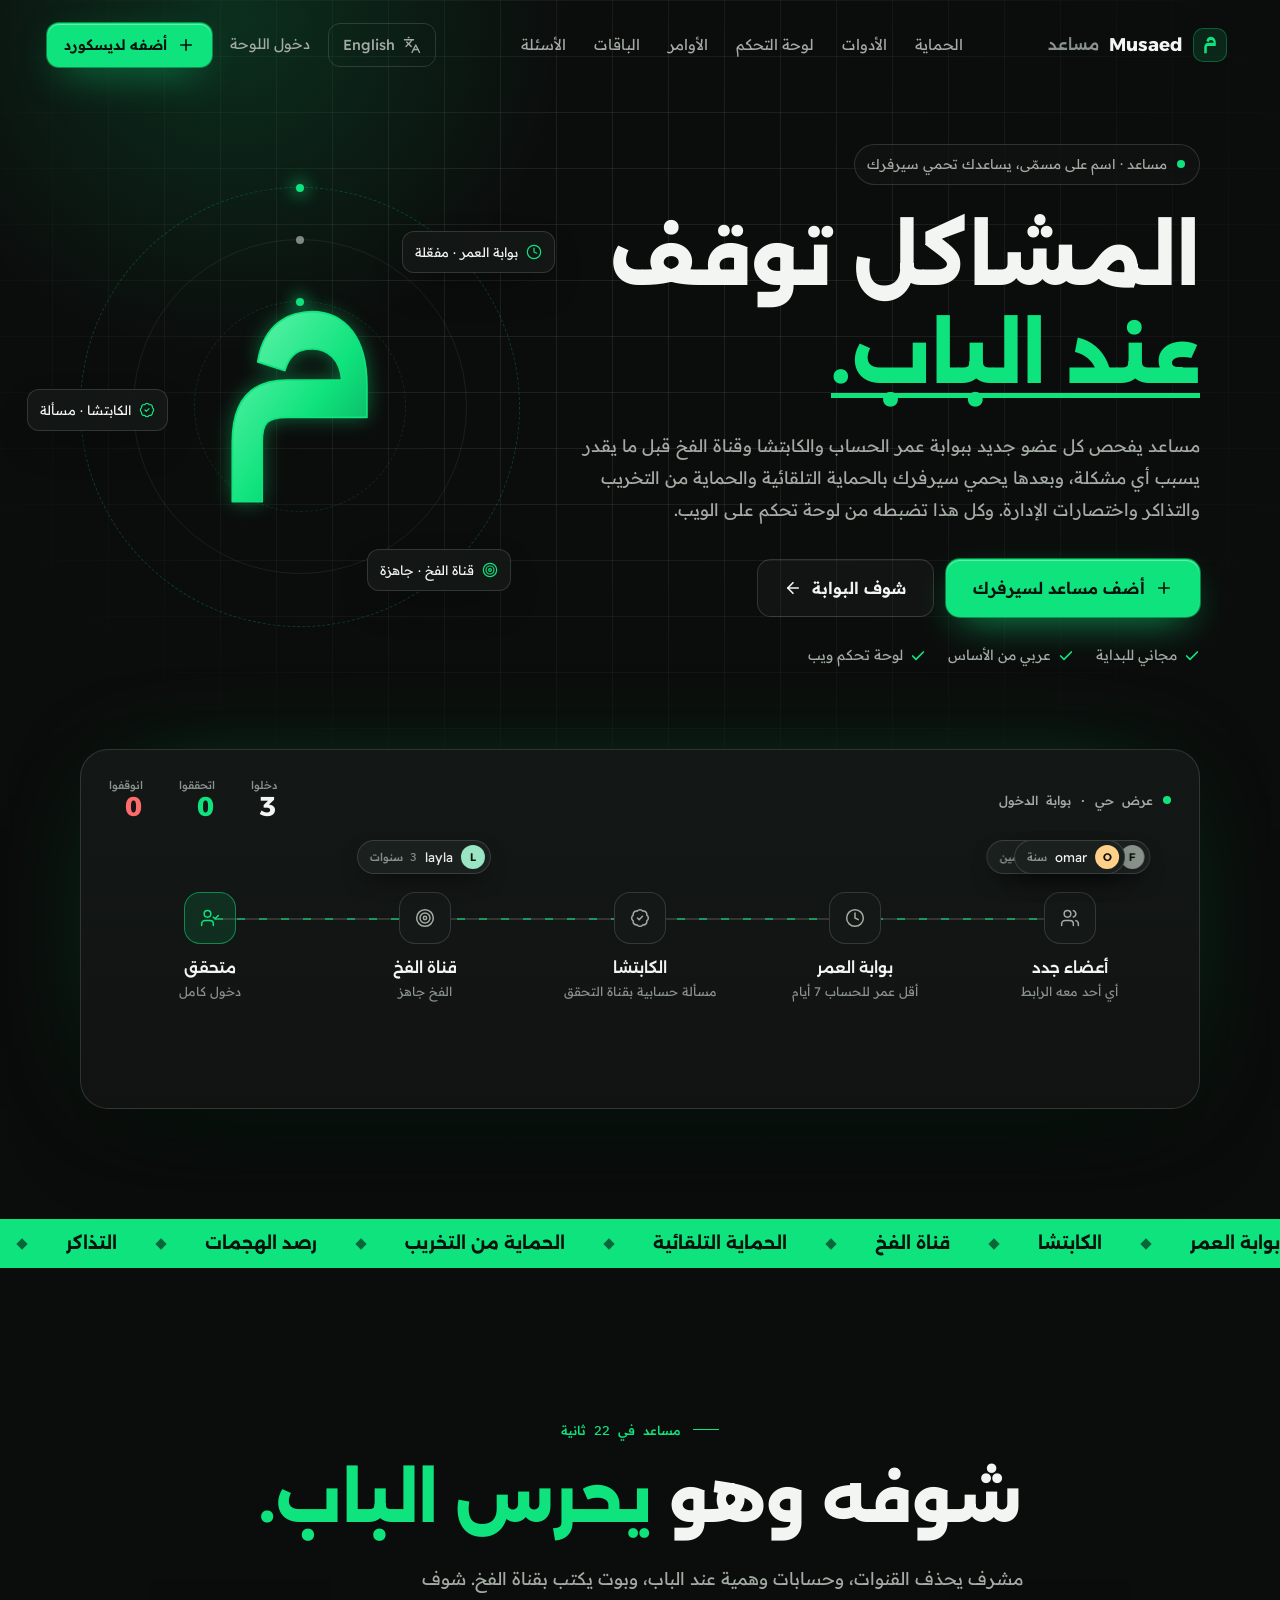
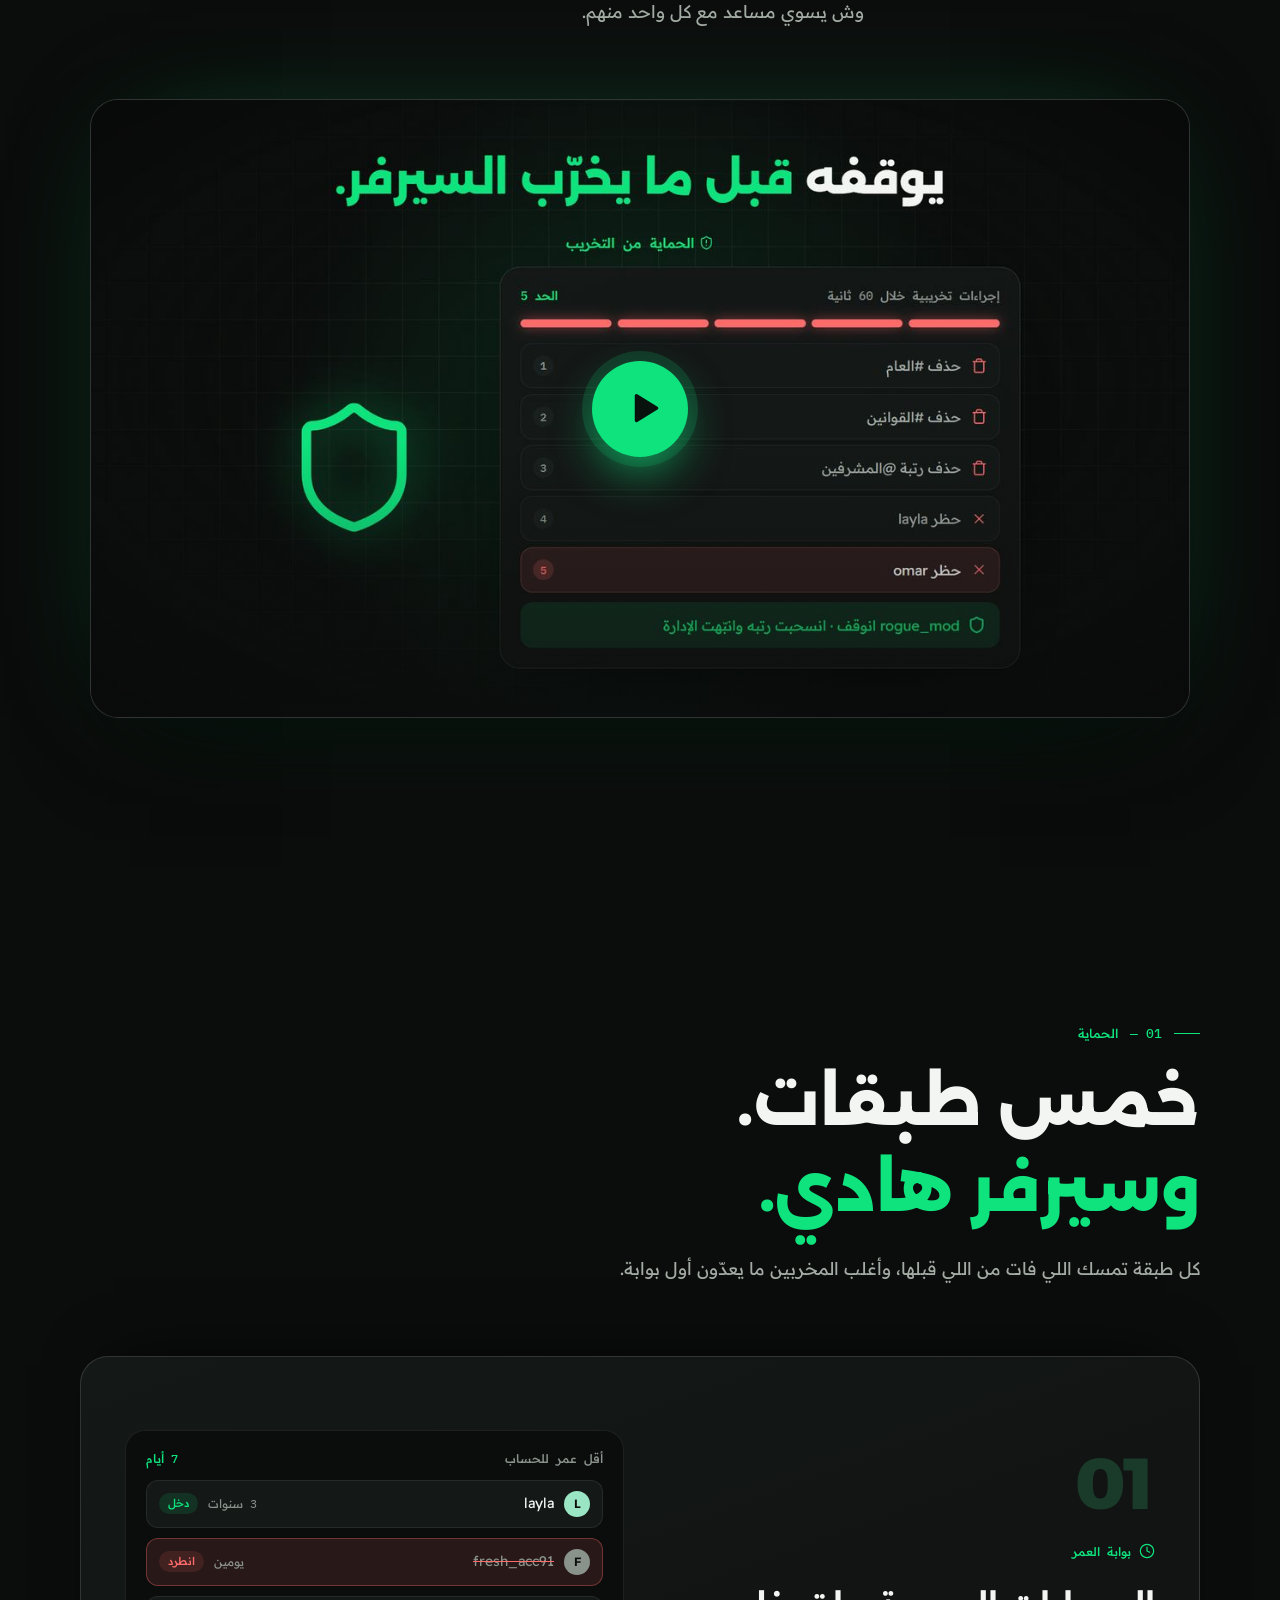
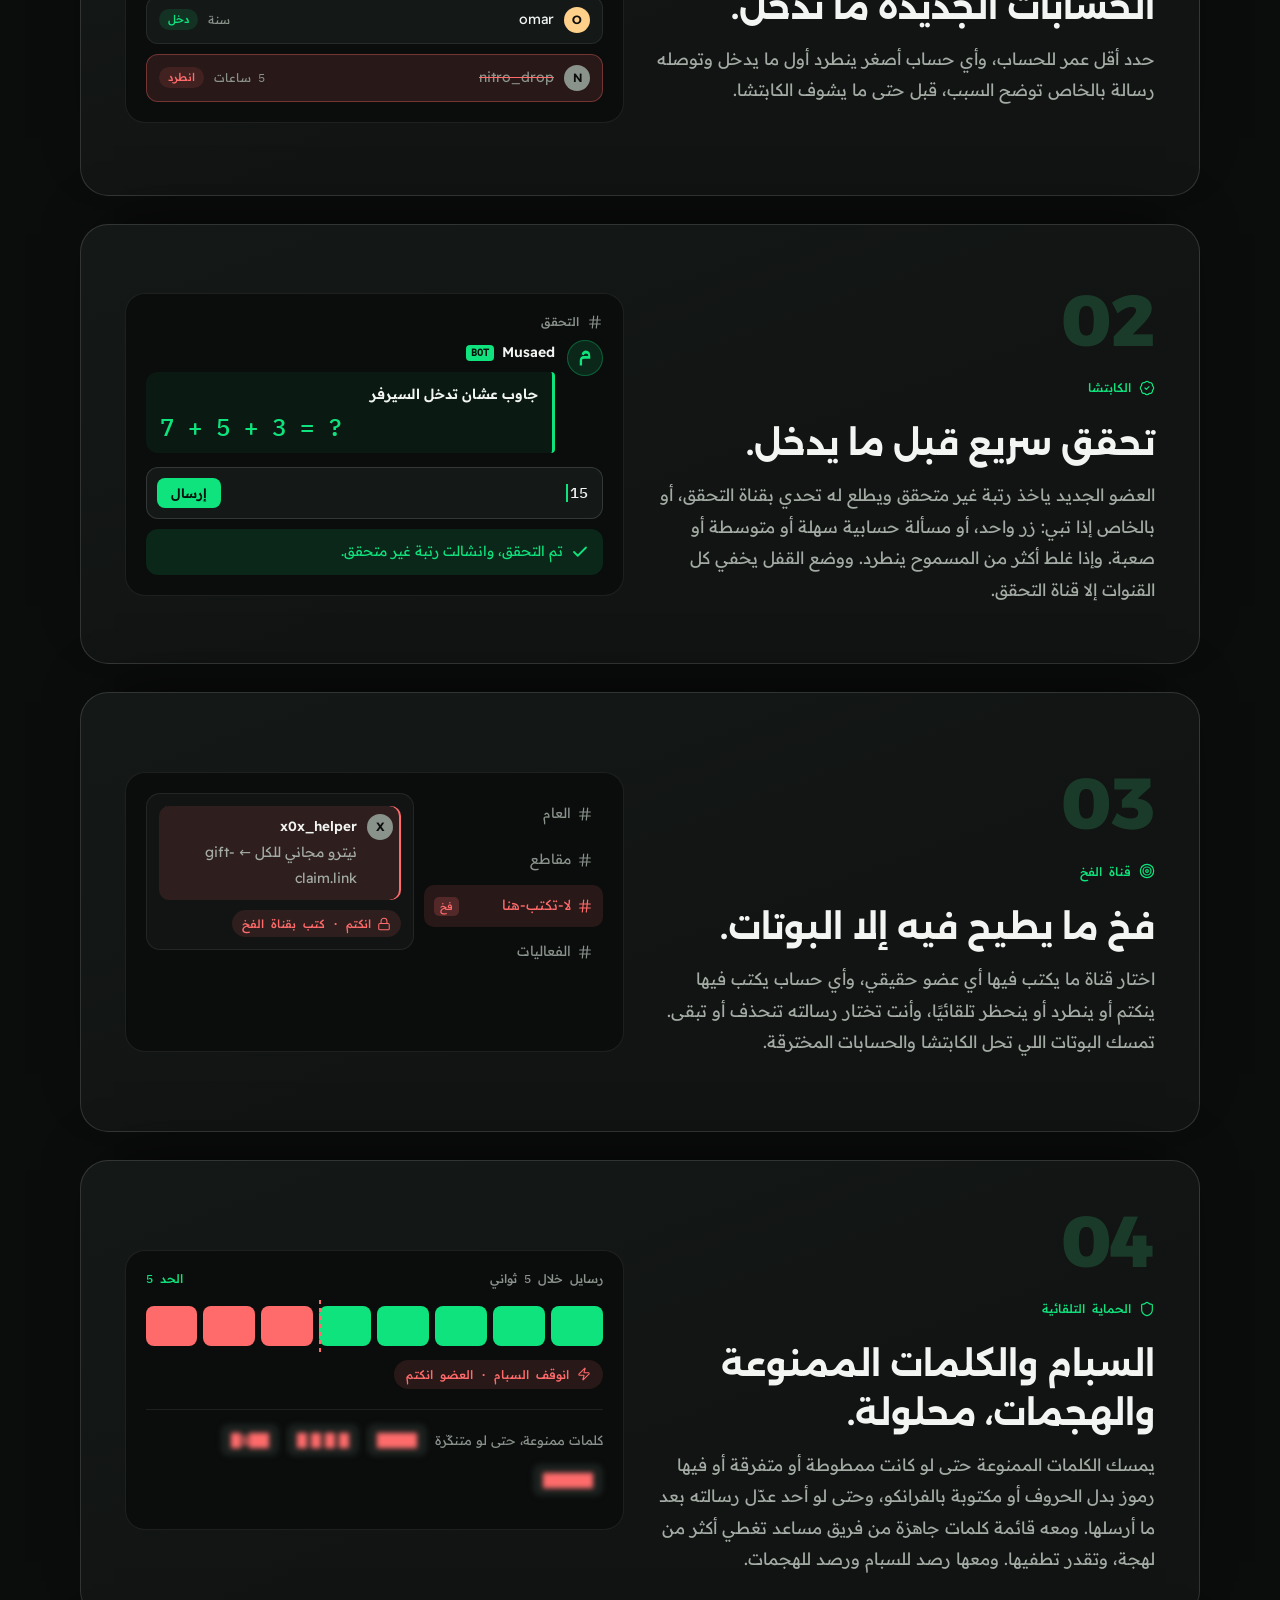
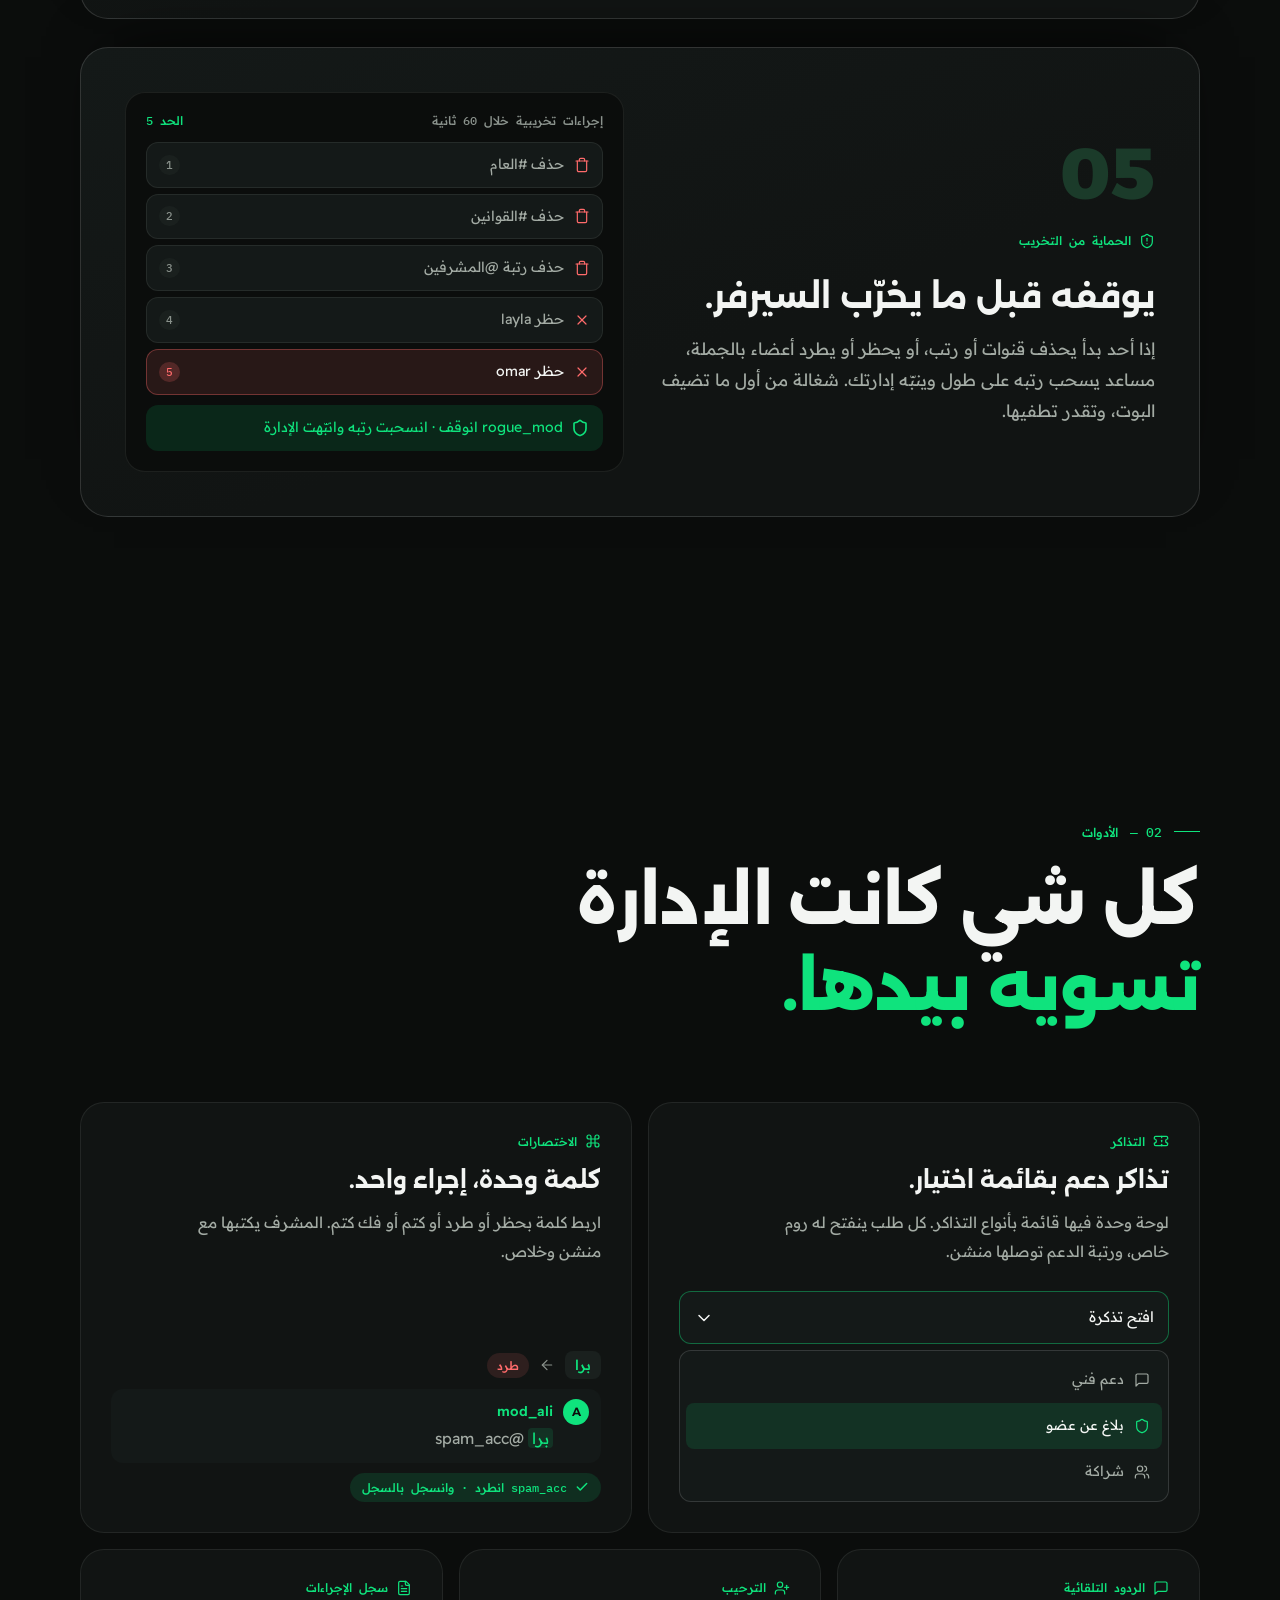
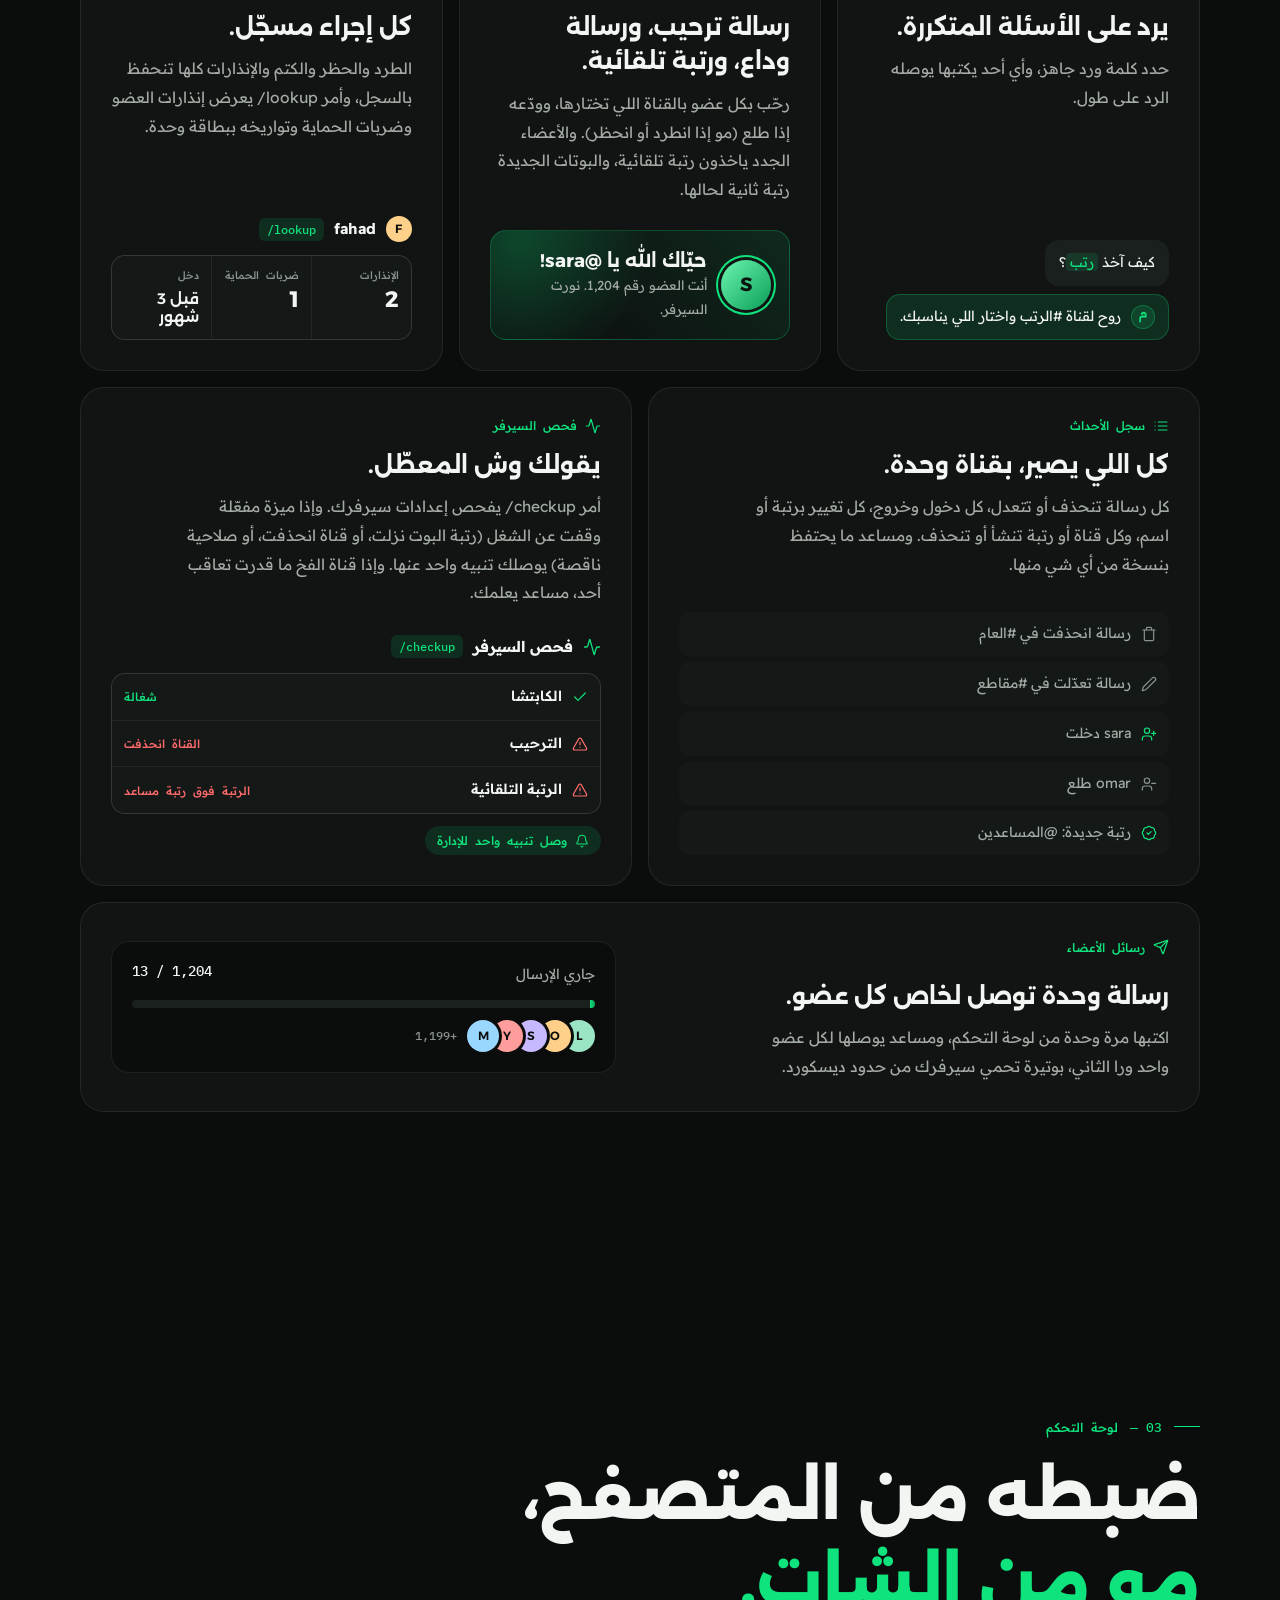
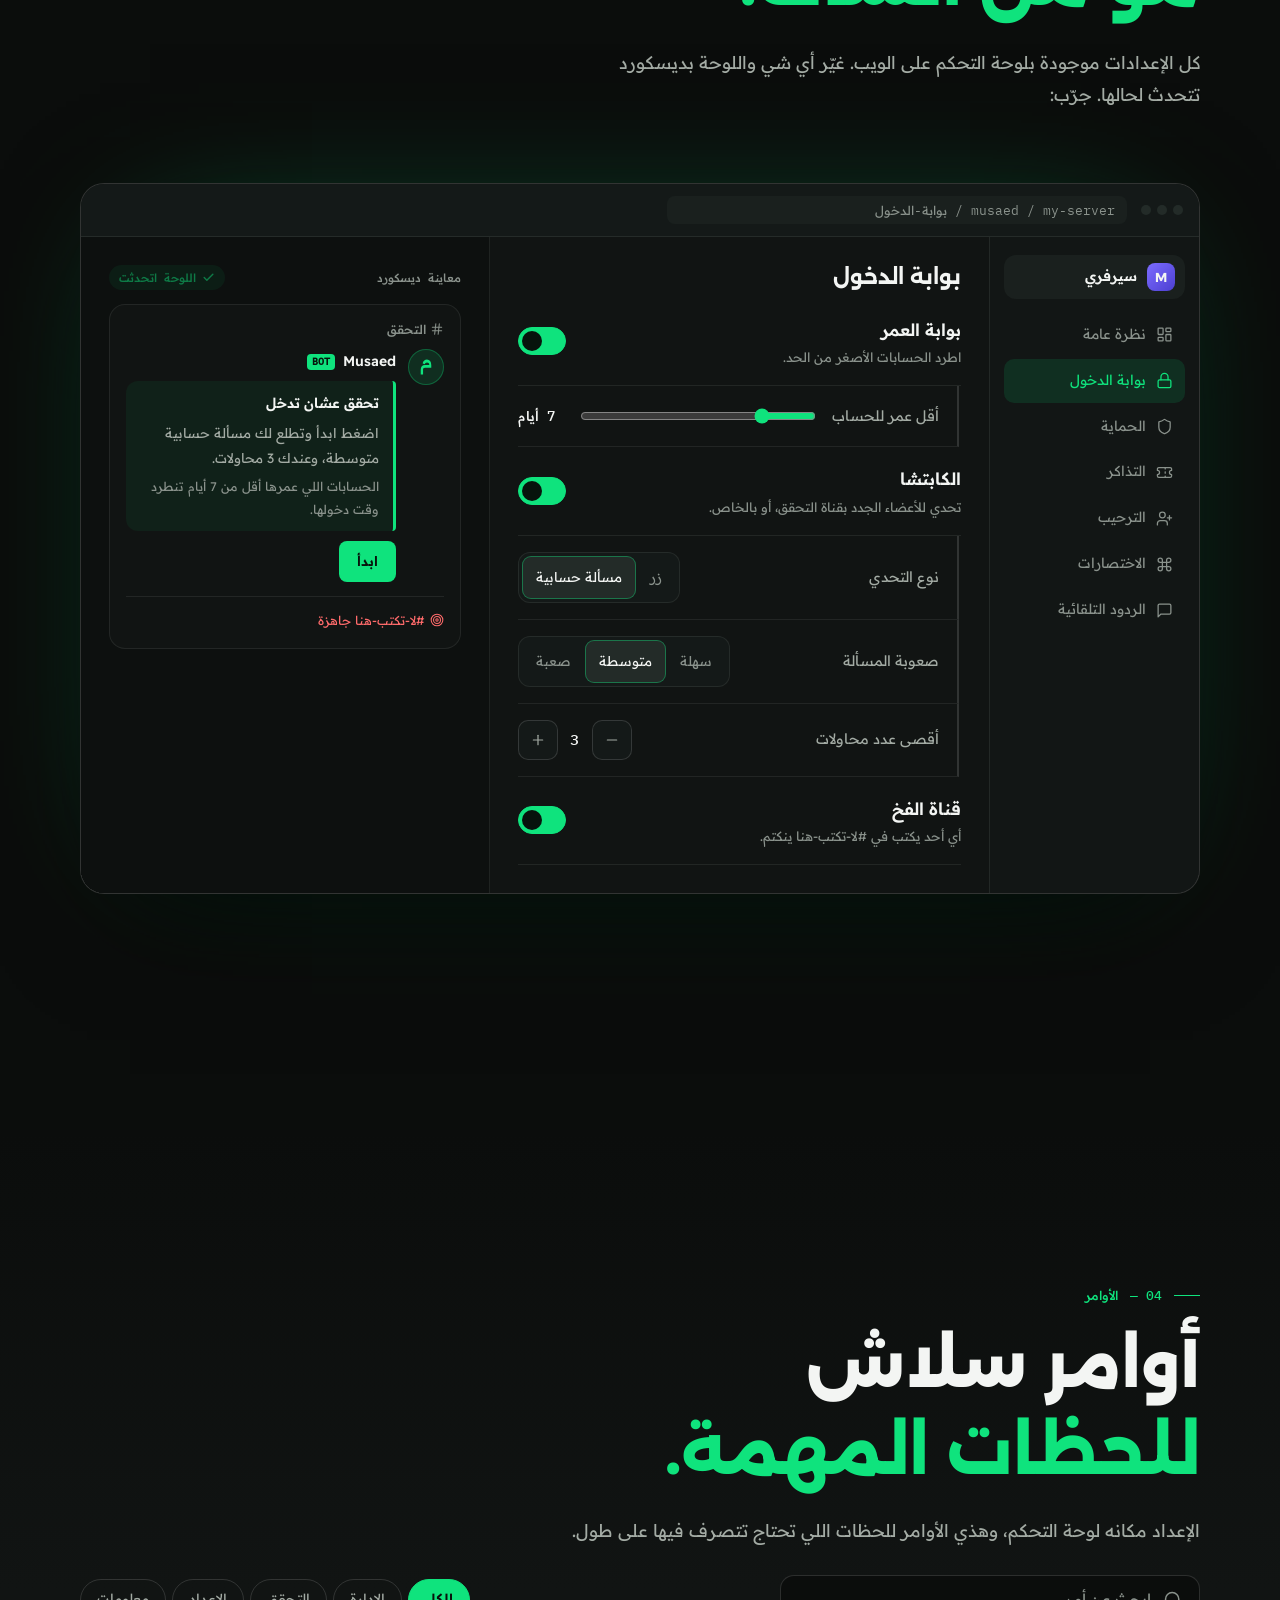
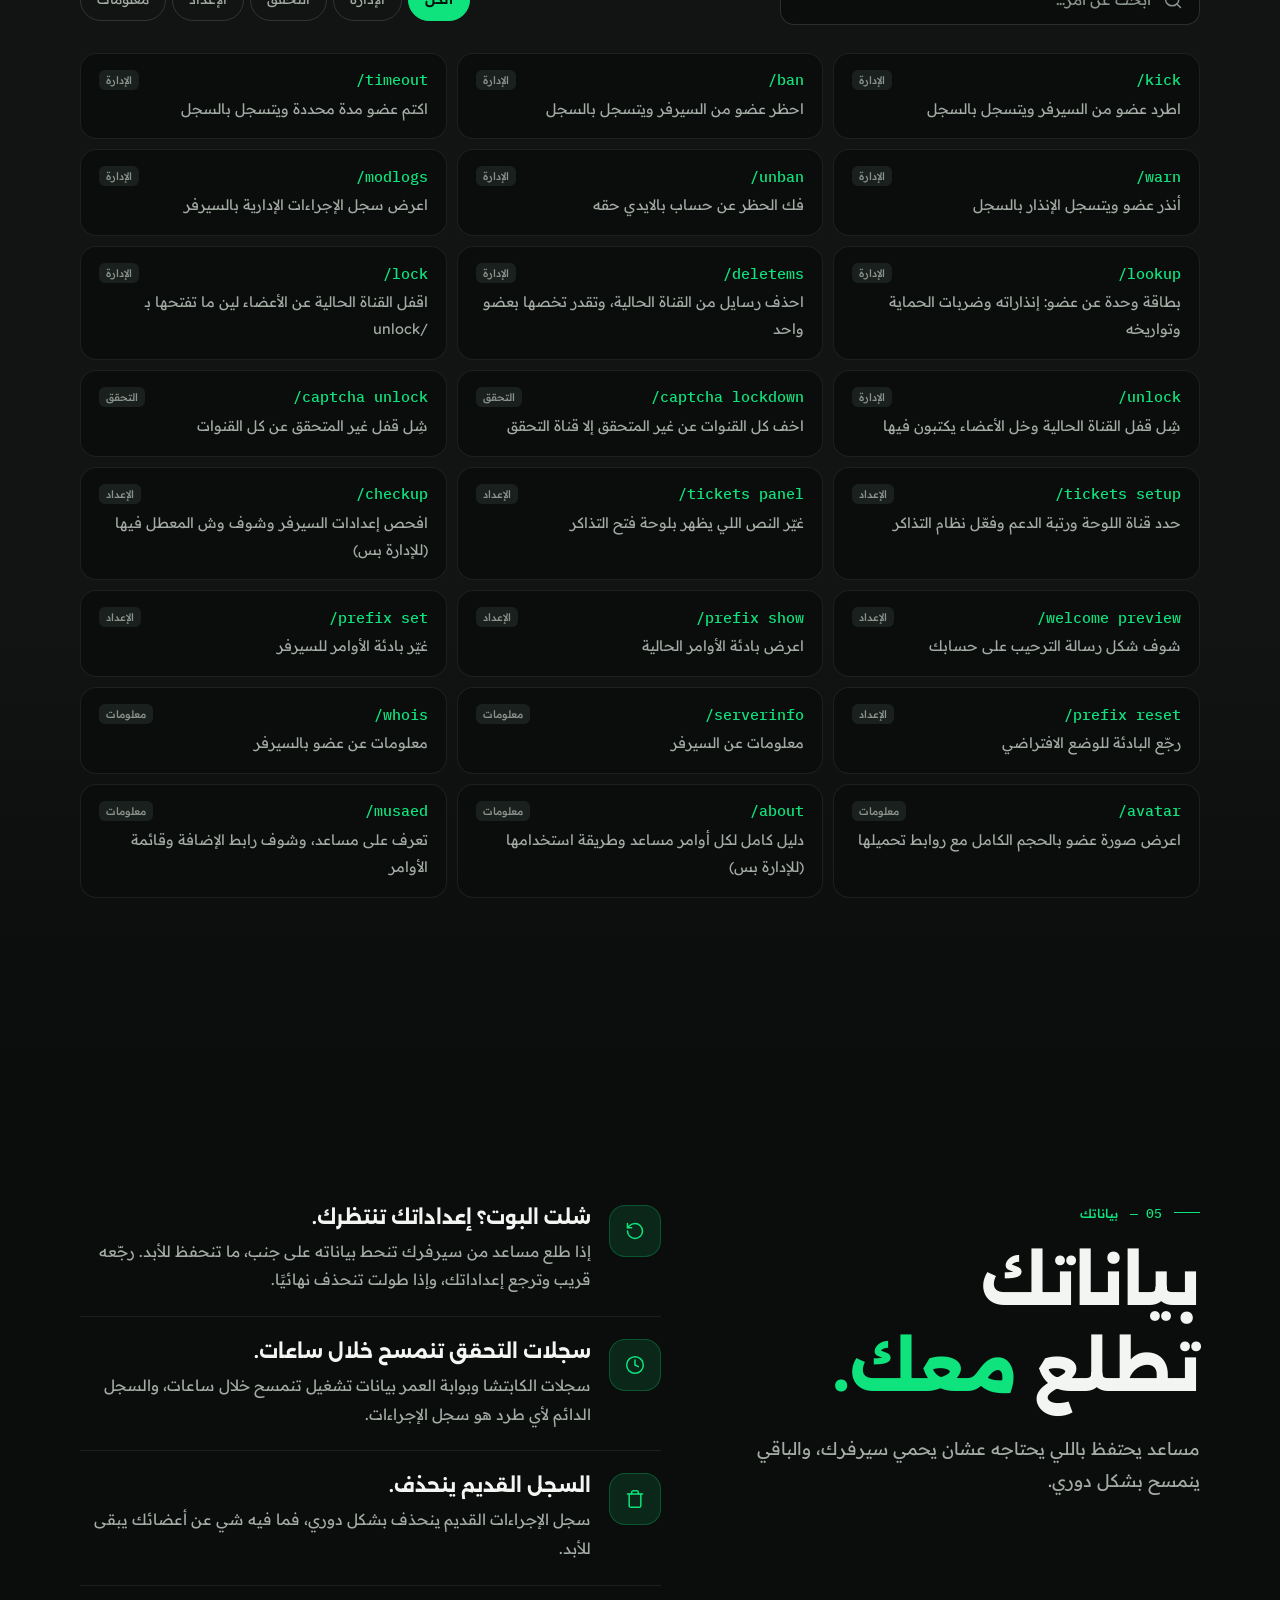
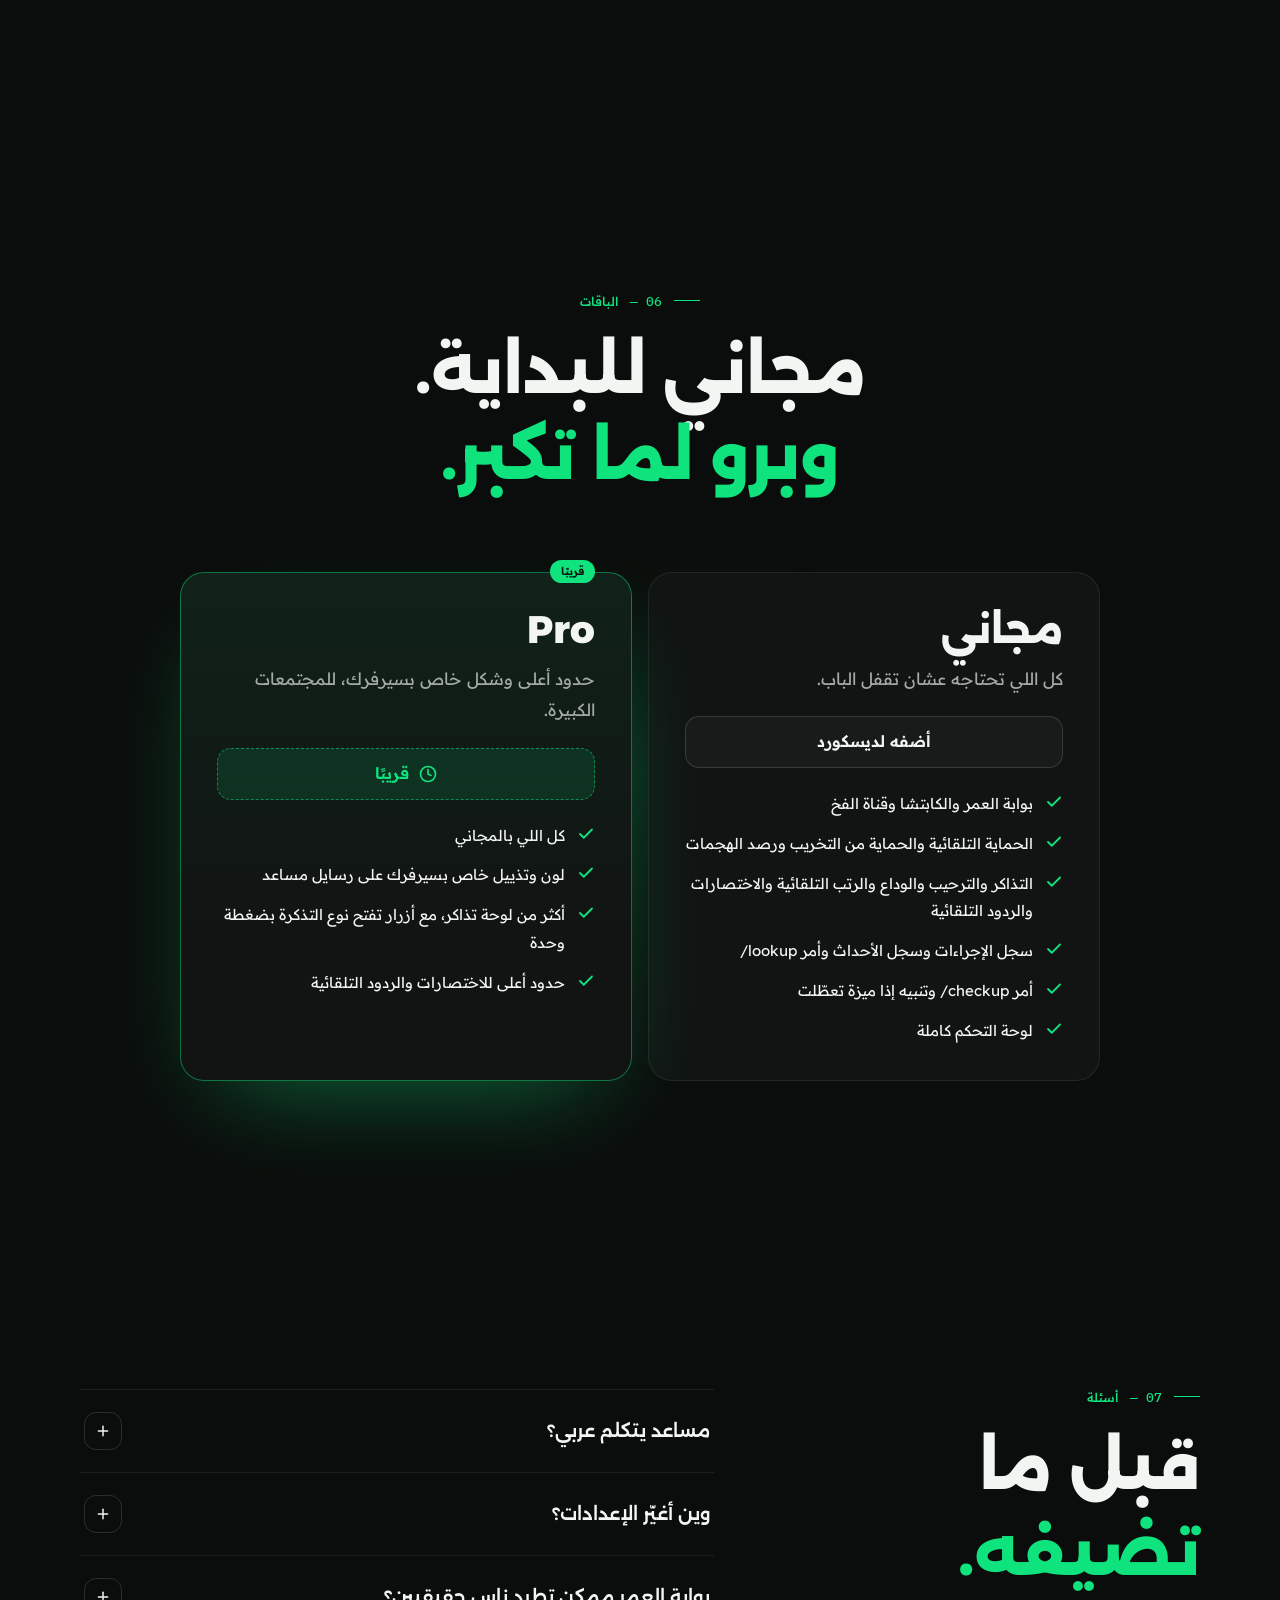
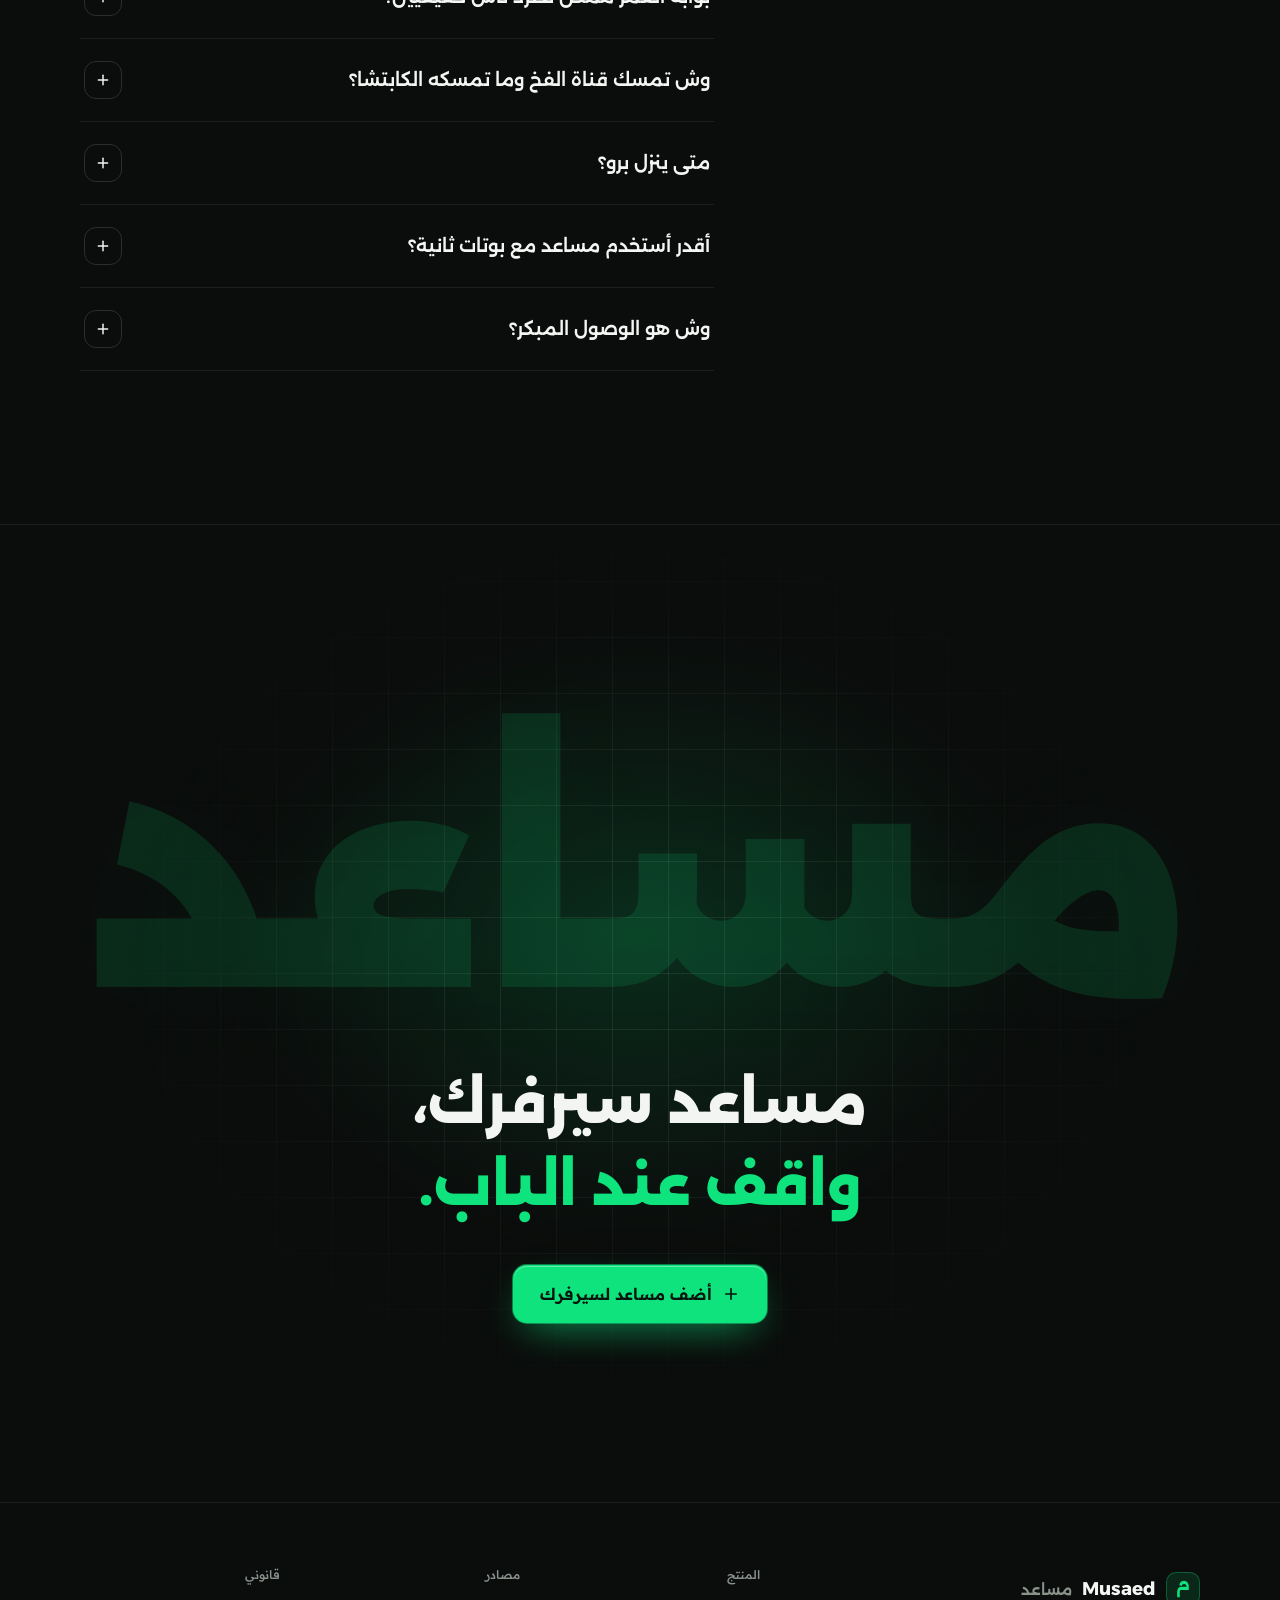
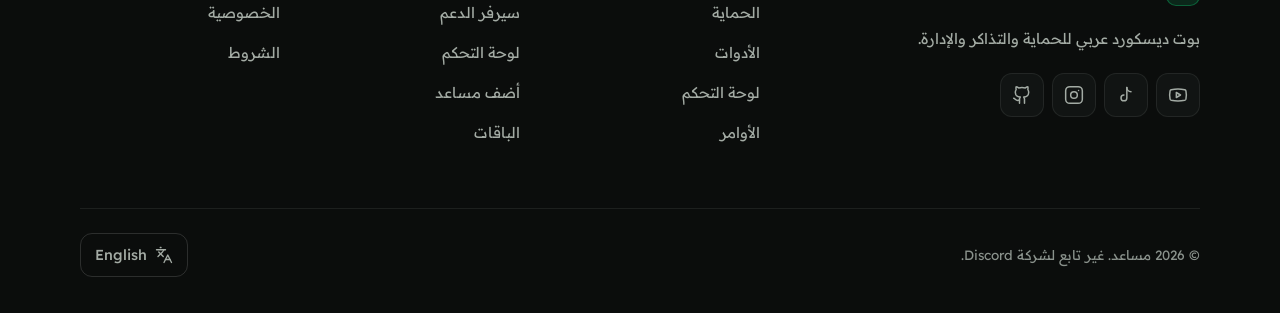
==== commit f2dd99f2: "Link the musaed-dev GitHub profile from the footer" ====
--- a/index.html
+++ b/index.html
@@ -38,7 +38,8 @@
       "sameAs": [
         "https://www.youtube.com/@musaed_dev",
         "https://www.tiktok.com/@musaed_dev",
-        "https://www.instagram.com/musaed_dev"
+        "https://www.instagram.com/musaed_dev",
+        "https://github.com/musaed-dev"
       ]
     },
     {
@@ -166,6 +167,7 @@
     <symbol id="i-youtube" viewBox="0 0 24 24"><path d="M2.5 17a24.1 24.1 0 0 1 0-10 2 2 0 0 1 1.4-1.4 49.6 49.6 0 0 1 16.2 0A2 2 0 0 1 21.5 7a24.1 24.1 0 0 1 0 10 2 2 0 0 1-1.4 1.4 49.6 49.6 0 0 1-16.2 0A2 2 0 0 1 2.5 17"/><path d="m10 15 5-3-5-3z"/></symbol>
     <symbol id="i-tiktok" viewBox="0 0 24 24"><path d="M13 3v12.5a3.5 3.5 0 1 1-3.5-3.5"/><path d="M13 3a5 5 0 0 0 5 5"/></symbol>
     <symbol id="i-instagram" viewBox="0 0 24 24"><rect width="20" height="20" x="2" y="2" rx="5"/><circle cx="12" cy="12" r="4"/><path d="M17.5 6.5h.01"/></symbol>
+    <symbol id="i-github" viewBox="0 0 24 24"><path d="M15 22v-4a4.8 4.8 0 0 0-1-3.5c3 0 6-2 6-5.5.08-1.25-.27-2.48-1-3.5.28-1.15.28-2.35 0-3.5 0 0-1 0-3 1.5-2.64-.5-5.36-.5-8 0C6 2 5 2 5 2c-.3 1.15-.3 2.35 0 3.5A5.4 5.4 0 0 0 4 9c0 3.5 3 5.5 6 5.5-.39.49-.68 1.05-.85 1.65-.17.6-.22 1.23-.15 1.85v4"/><path d="M9 18c-4.51 2-5-2-7-2"/></symbol>
     <symbol id="i-minus" viewBox="0 0 24 24"><path d="M5 12h14"/></symbol>
     <symbol id="i-arrow" viewBox="0 0 24 24"><path d="M5 12h14"/><path d="m12 5 7 7-7 7"/></symbol>
     <symbol id="i-check" viewBox="0 0 24 24"><path d="M20 6 9 17l-5-5"/></symbol>
@@ -818,6 +820,7 @@
             <li><a href="https://www.youtube.com/@musaed_dev" target="_blank" rel="noopener me" aria-label="YouTube"><svg class="i" aria-hidden="true"><use href="#i-youtube"/></svg></a></li>
             <li><a href="https://www.tiktok.com/@musaed_dev" target="_blank" rel="noopener me" aria-label="TikTok"><svg class="i" aria-hidden="true"><use href="#i-tiktok"/></svg></a></li>
             <li><a href="https://www.instagram.com/musaed_dev" target="_blank" rel="noopener me" aria-label="Instagram"><svg class="i" aria-hidden="true"><use href="#i-instagram"/></svg></a></li>
+            <li><a href="https://github.com/musaed-dev" target="_blank" rel="noopener me" aria-label="GitHub"><svg class="i" aria-hidden="true"><use href="#i-github"/></svg></a></li>
           </ul>
         </div>
         <nav aria-label="Product" data-i18n-attr="aria-label:foot.product"><h3 data-i18n="foot.product">Product</h3><ul><li><a href="#protection" data-i18n="nav.protection">Protection</a></li><li><a href="#toolkit" data-i18n="nav.toolkit">Toolkit</a></li><li><a href="#dashboard" data-i18n="nav.dashboard">Dashboard</a></li><li><a href="#commands" data-i18n="nav.commands">Commands</a></li></ul></nav>
--- a/assets/css/styles.css
+++ b/assets/css/styles.css
@@ -957,8 +957,7 @@
    --fill goes 0 → 1. Not background-clip:text with an animated
    background-size: iOS WebKit painted that once and never repainted it as
    --fill changed, so on a phone the word stayed dim. And not a translucent
-   `color`: Alexandria's overlapping contours show through one (see
-   docs/claude/implementation-reference.md "Gotchas"); `opacity` flattens the
+   `color`: Alexandria's overlapping contours show through one; `opacity` flattens the
    glyphs first, so they don't. */
 .finale-ar {
   position: relative;
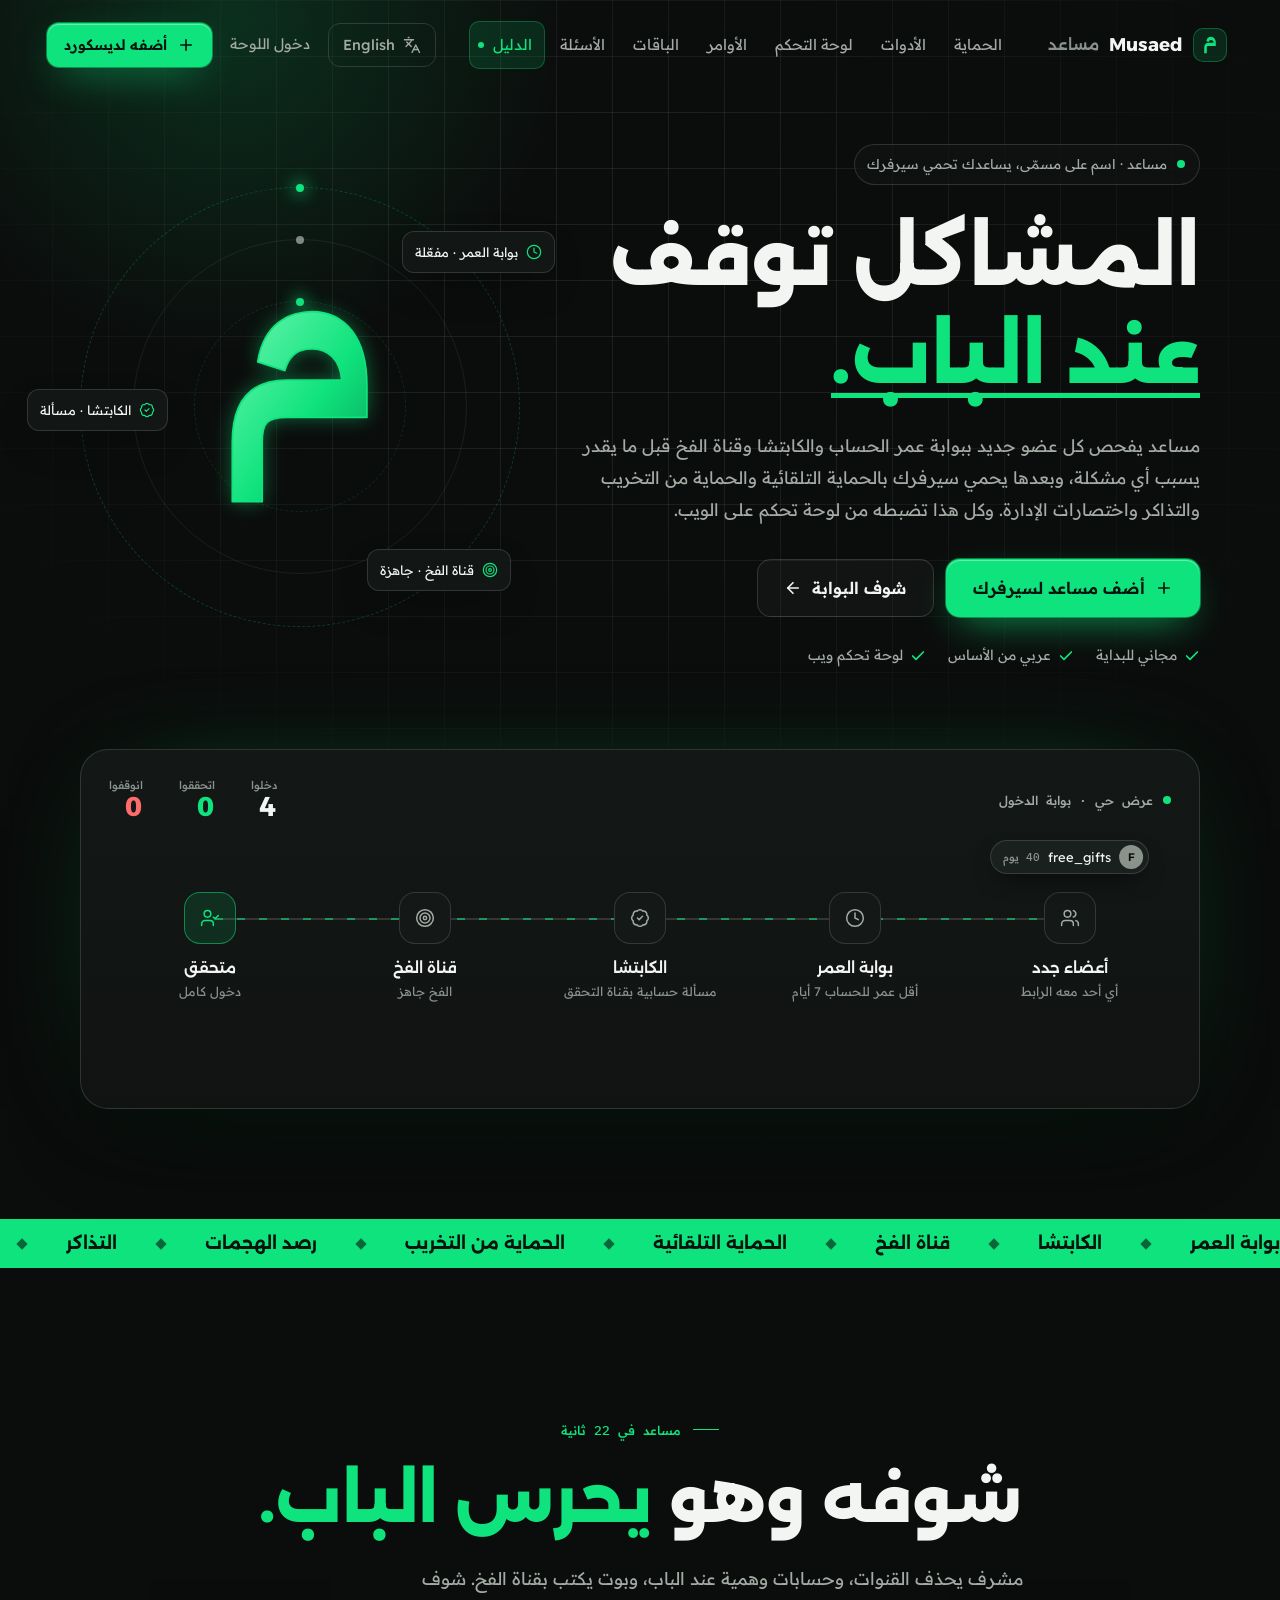
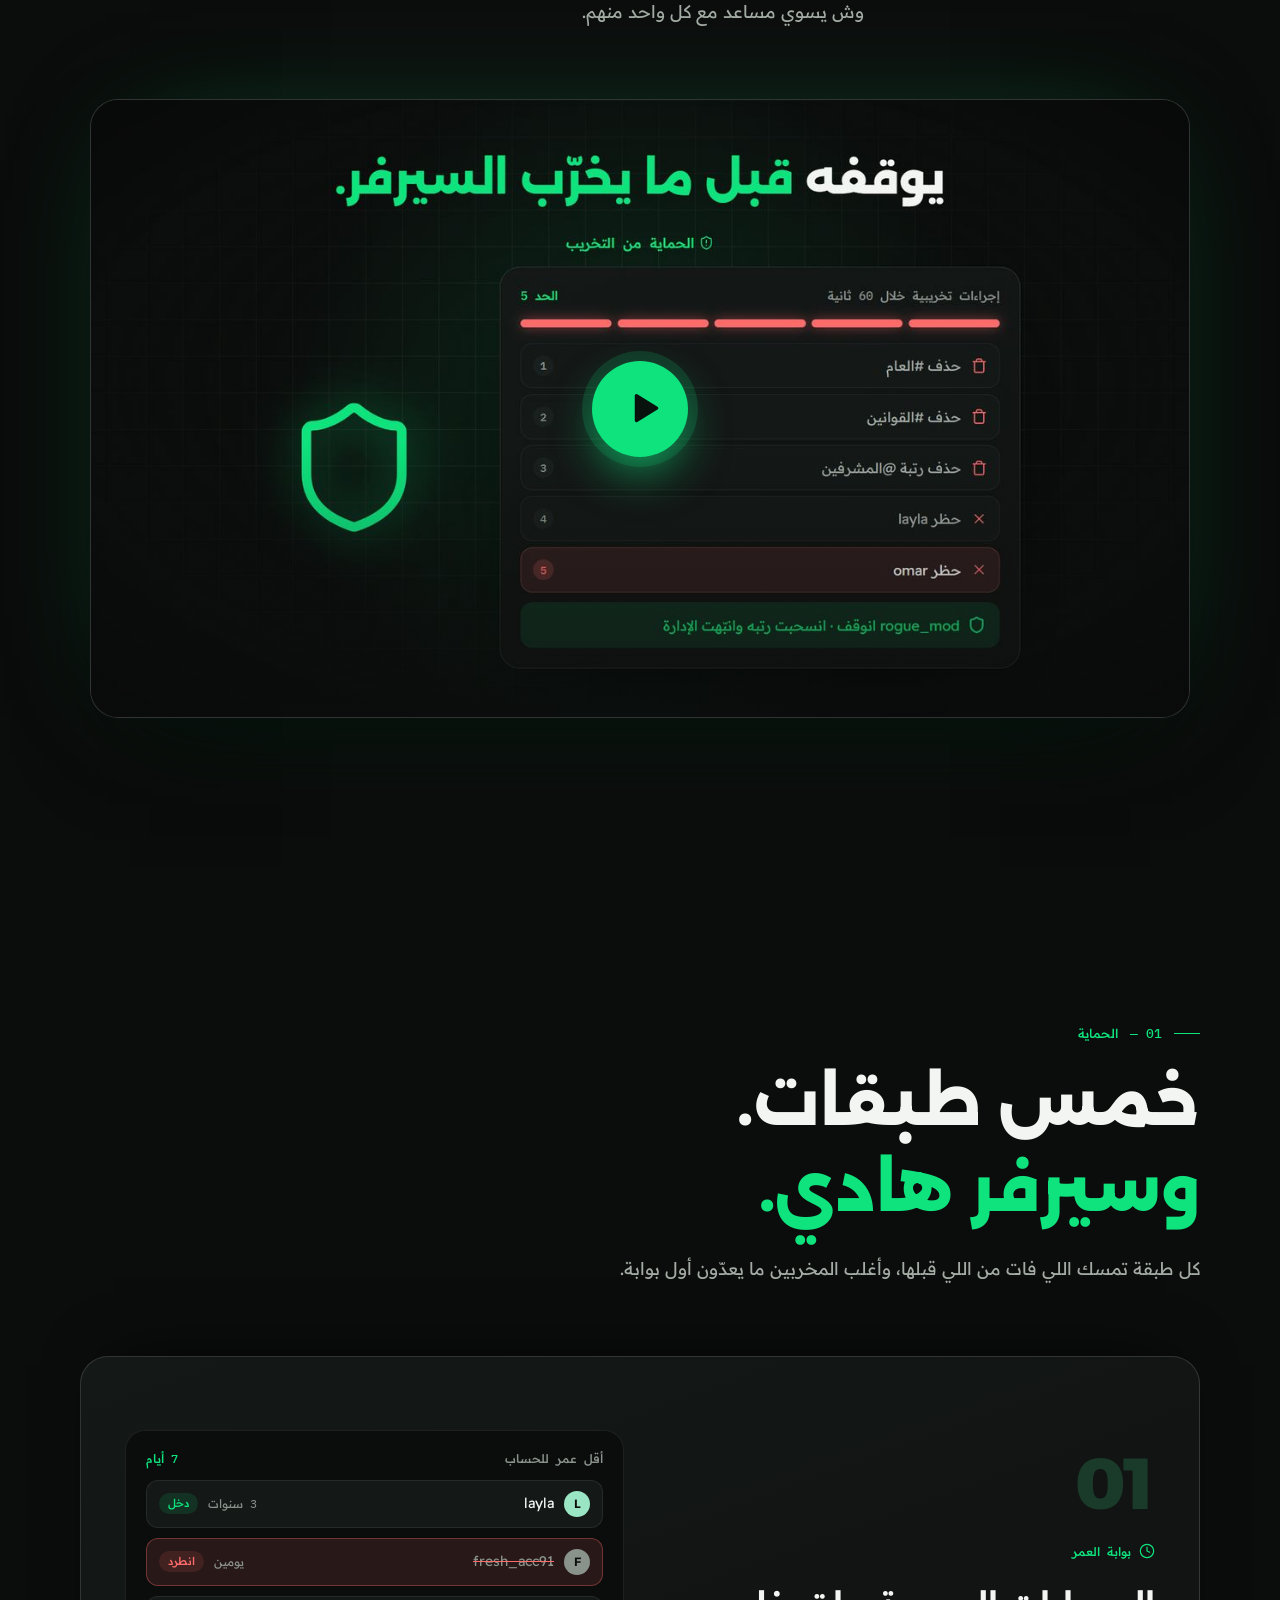
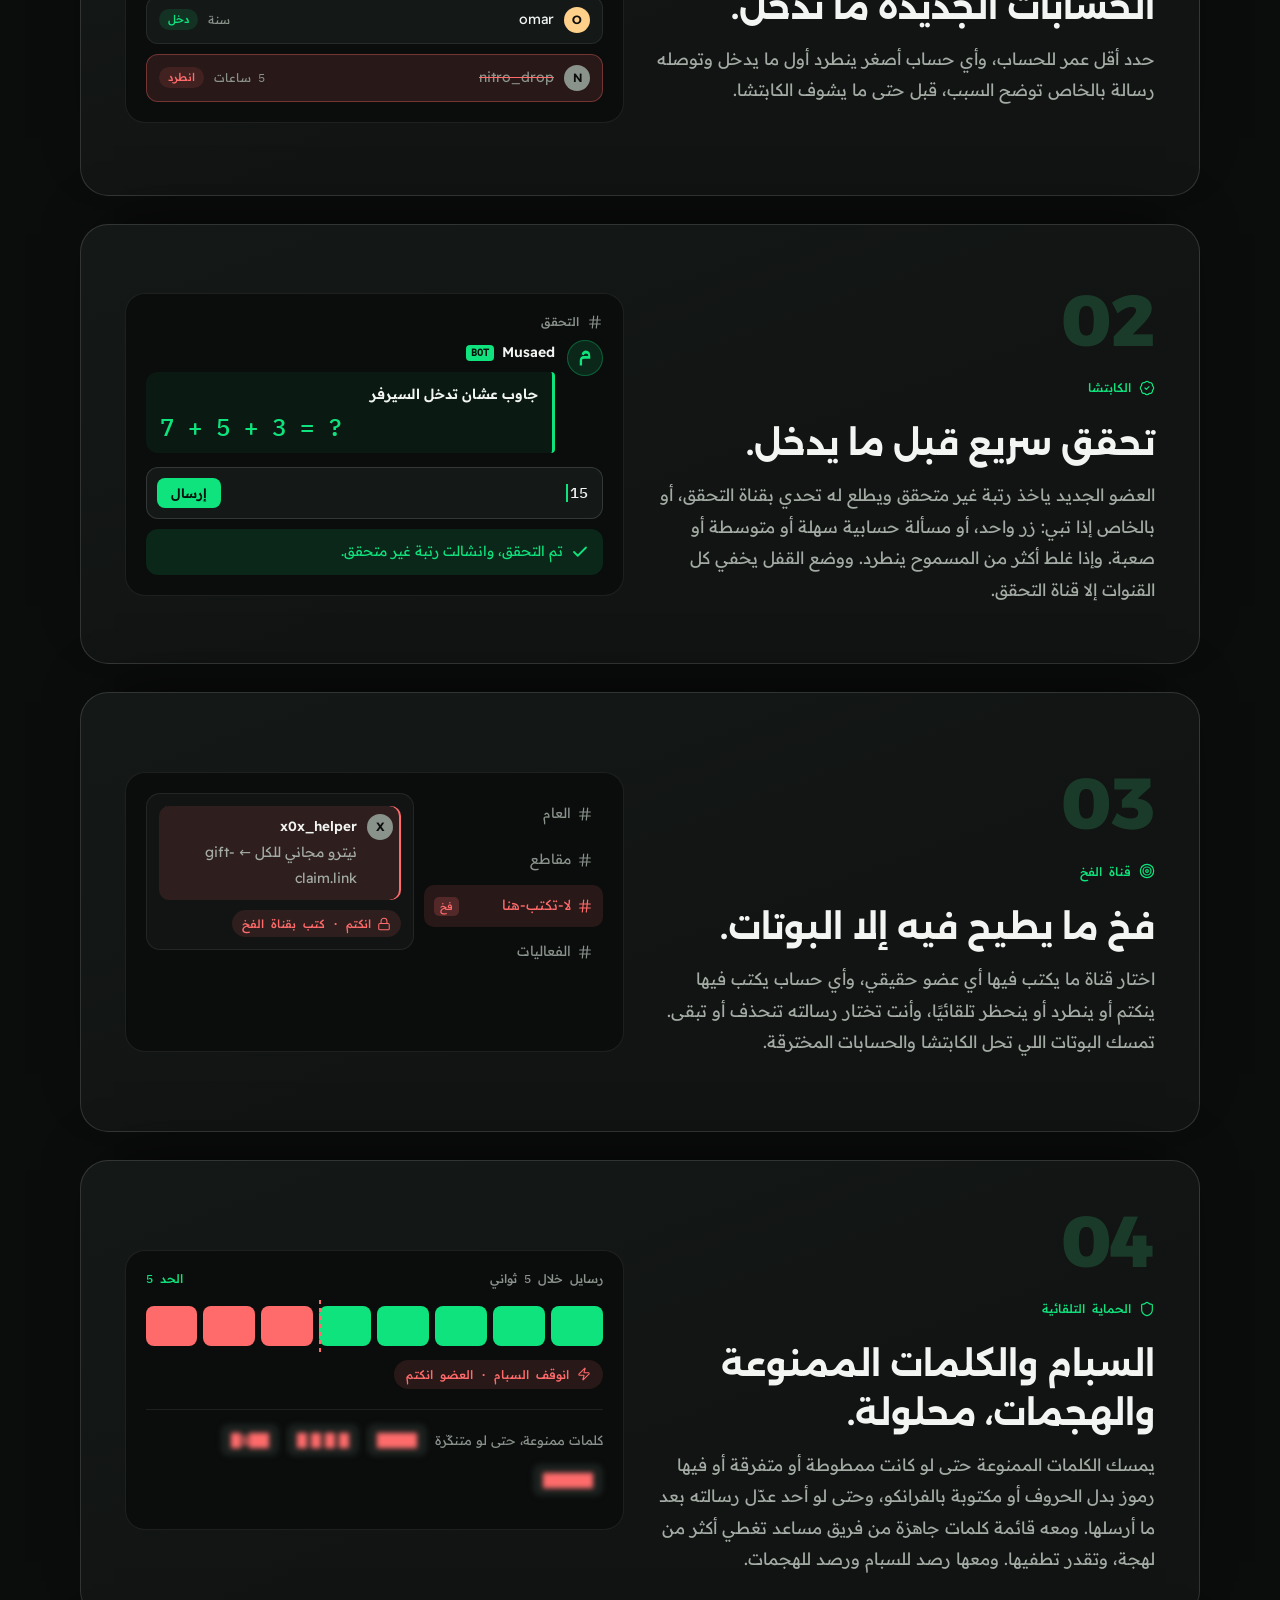
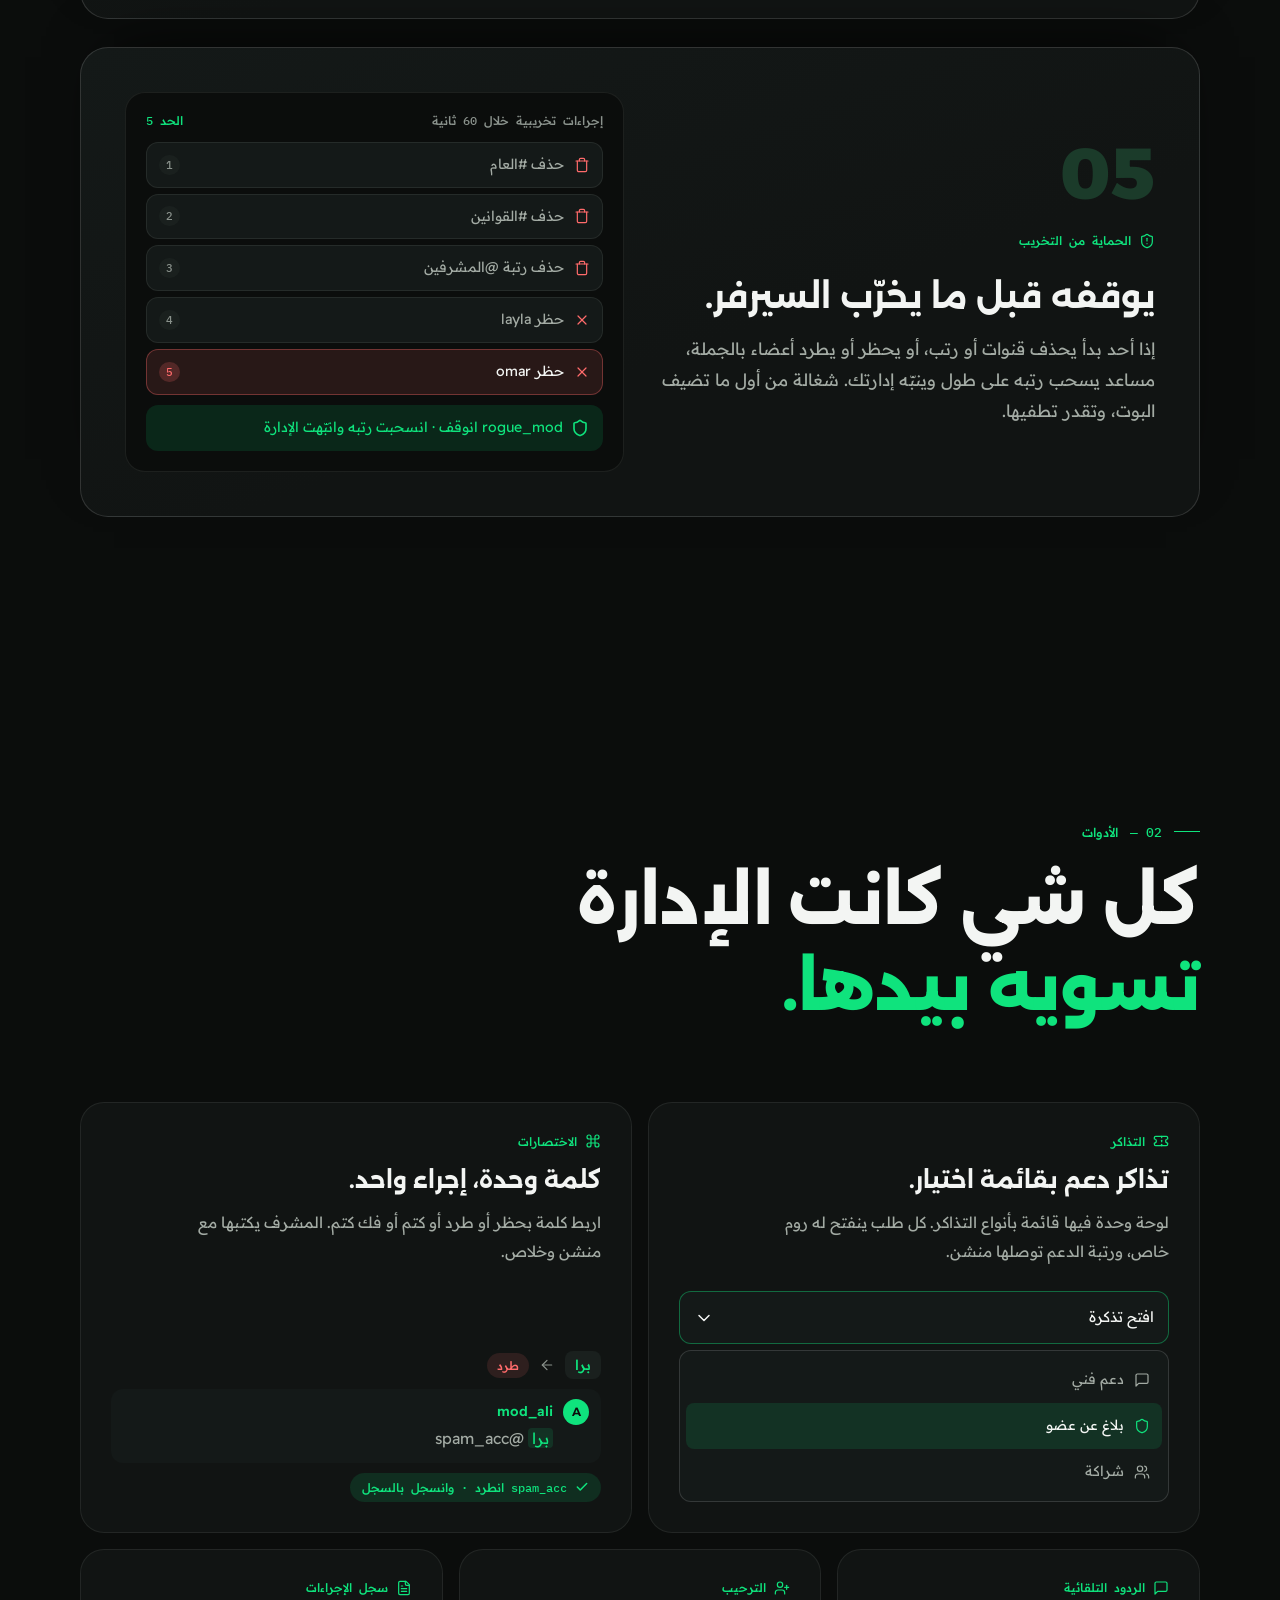
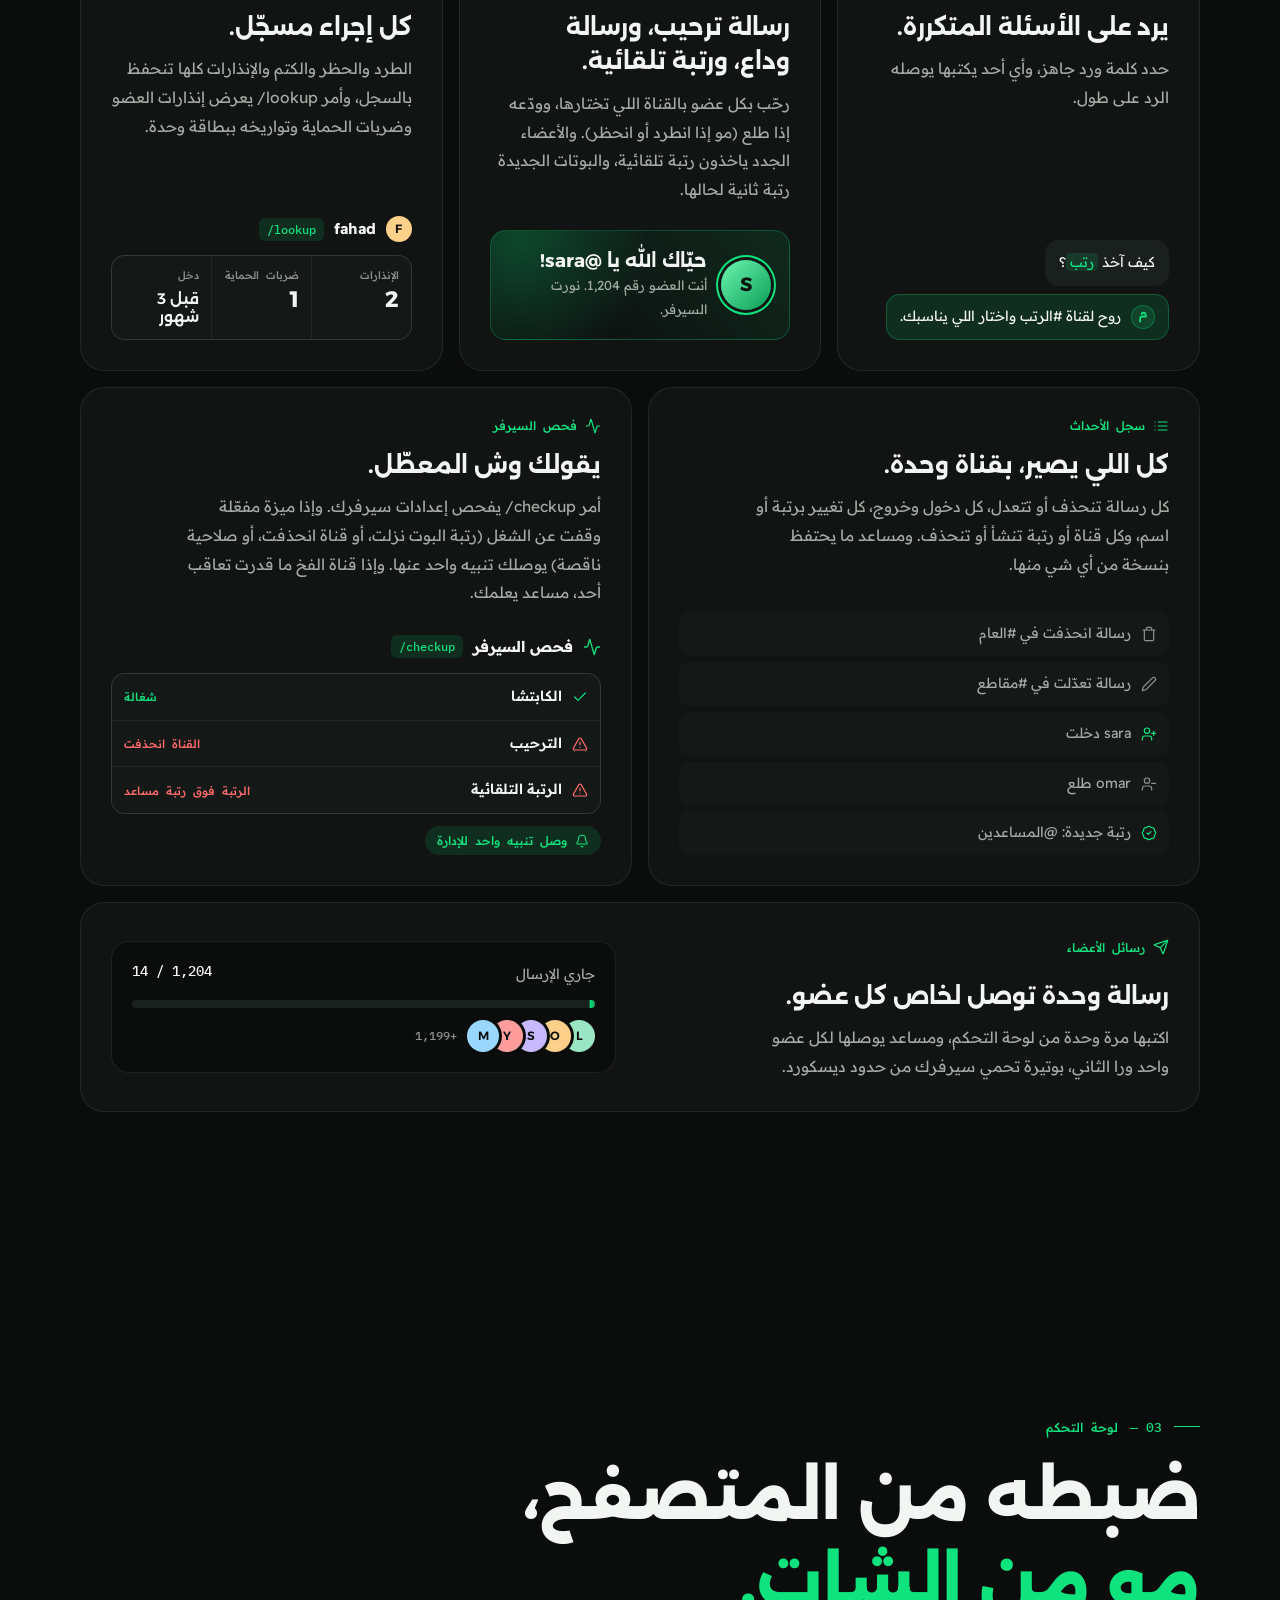
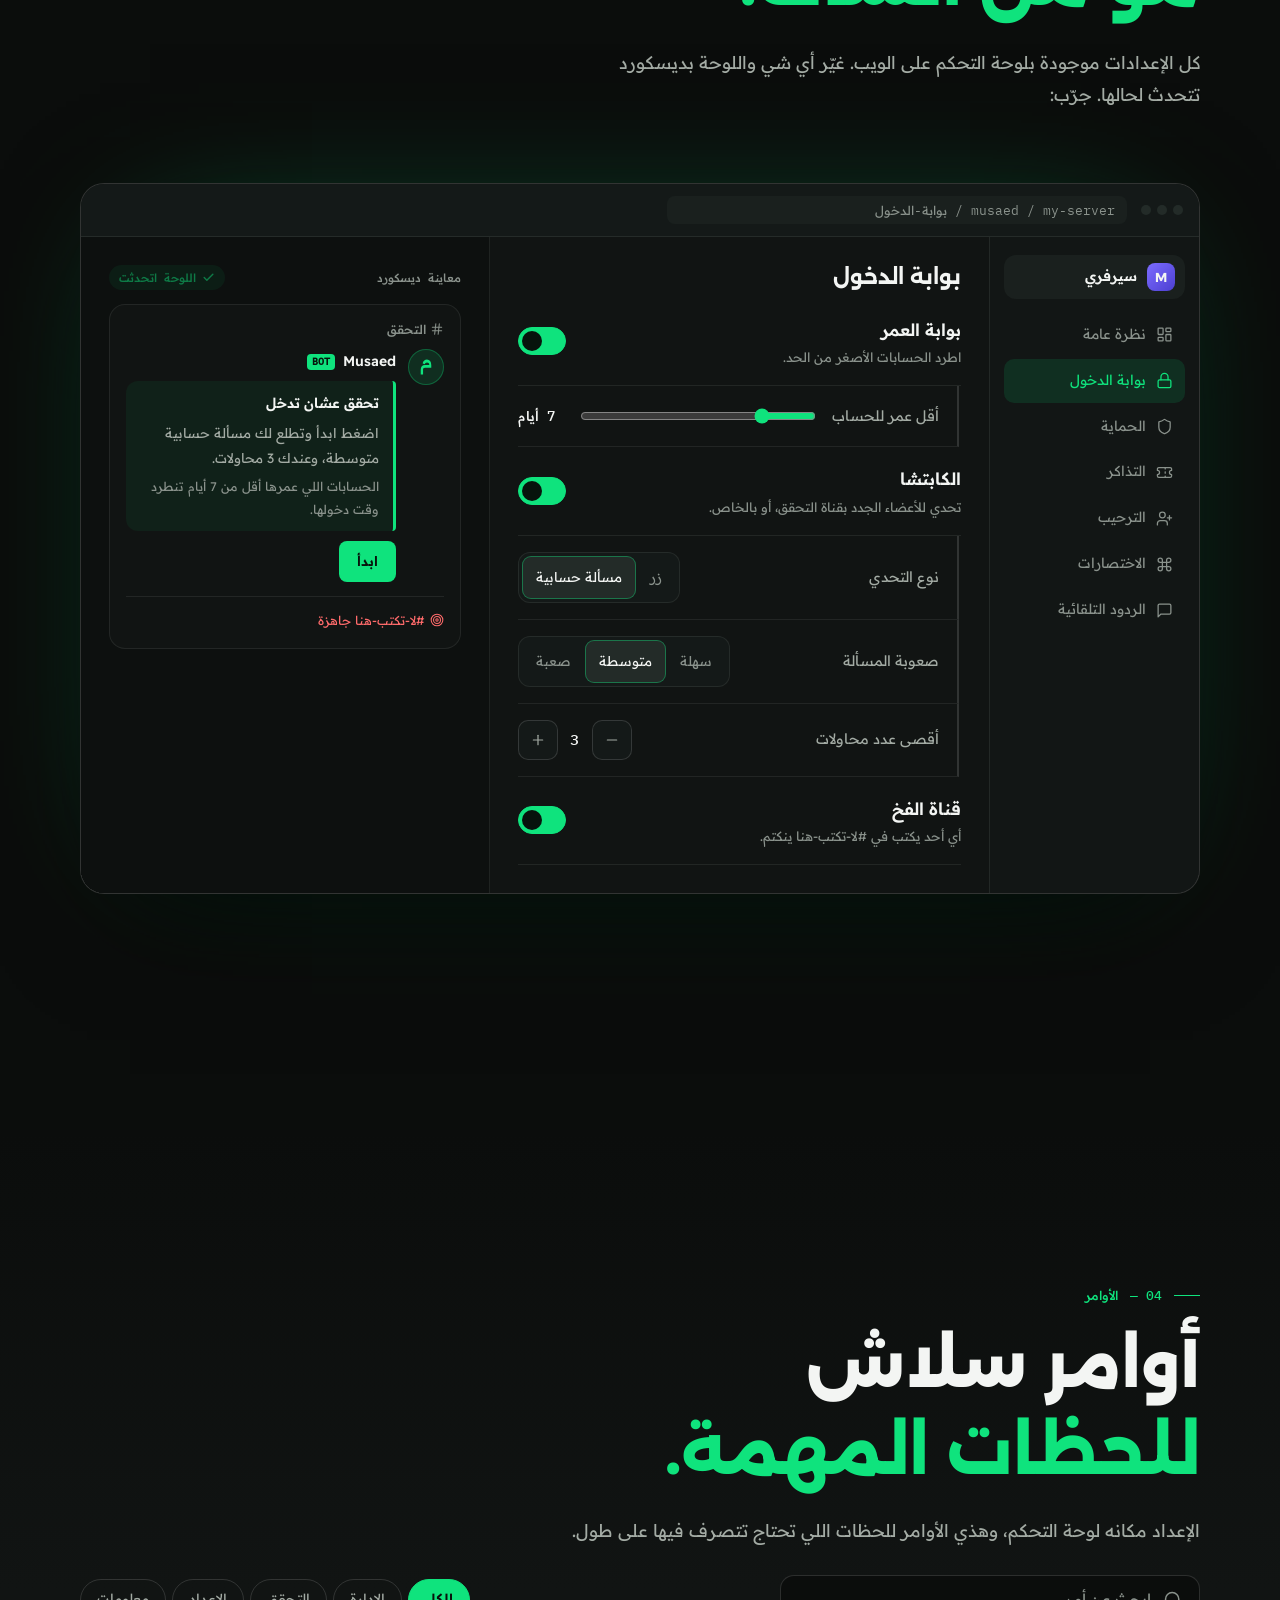
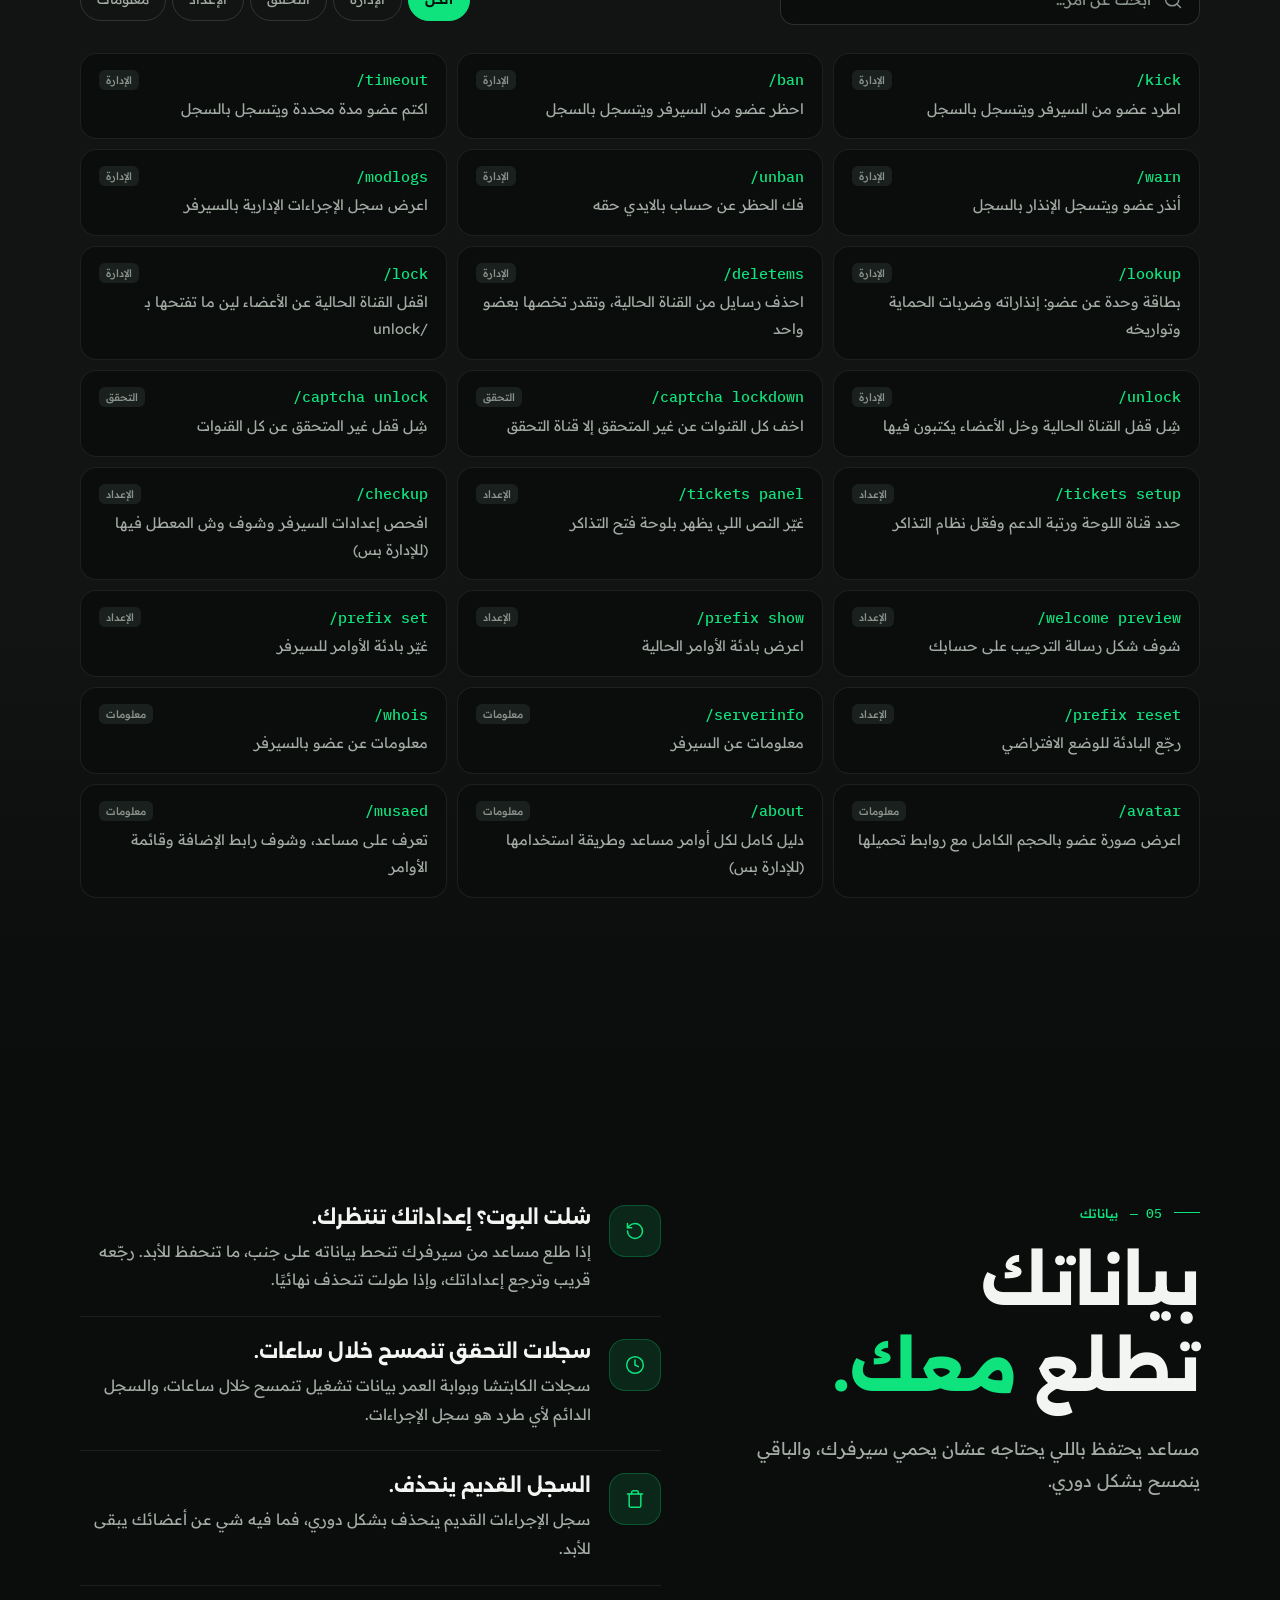
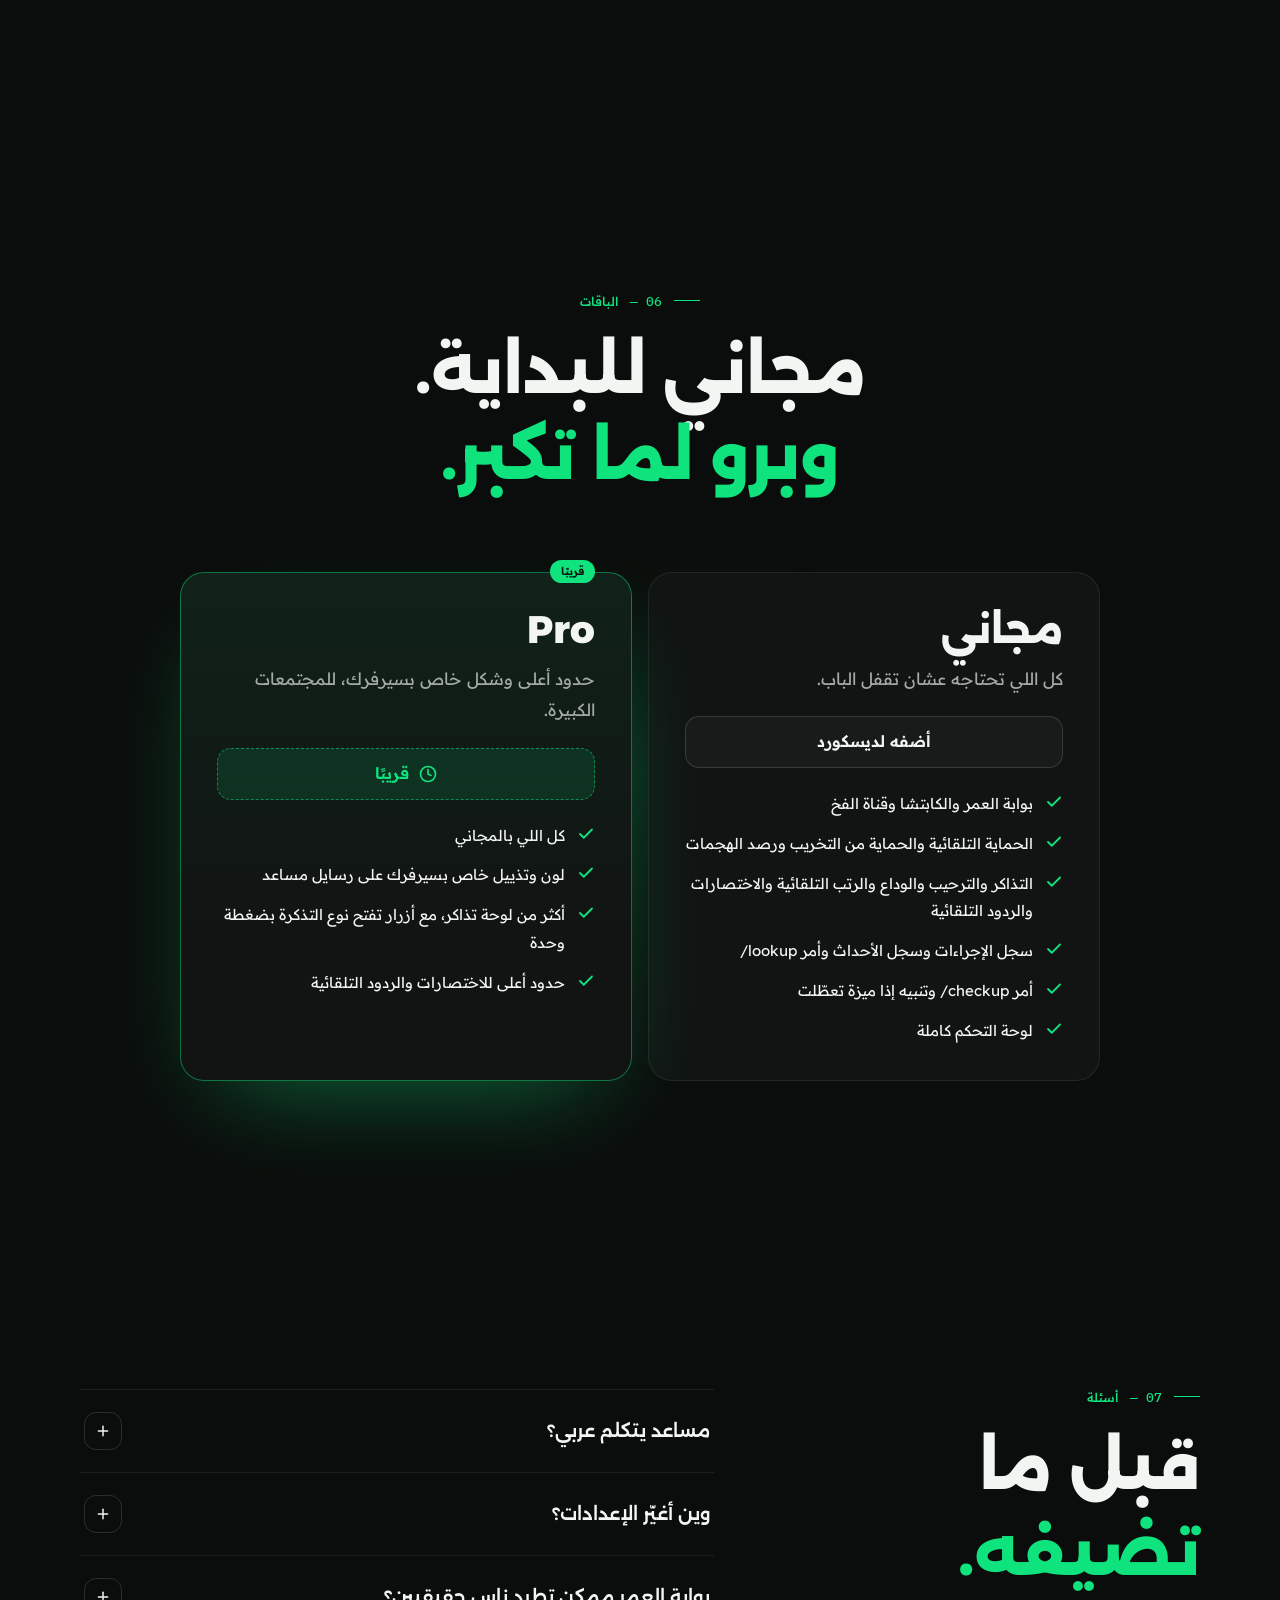
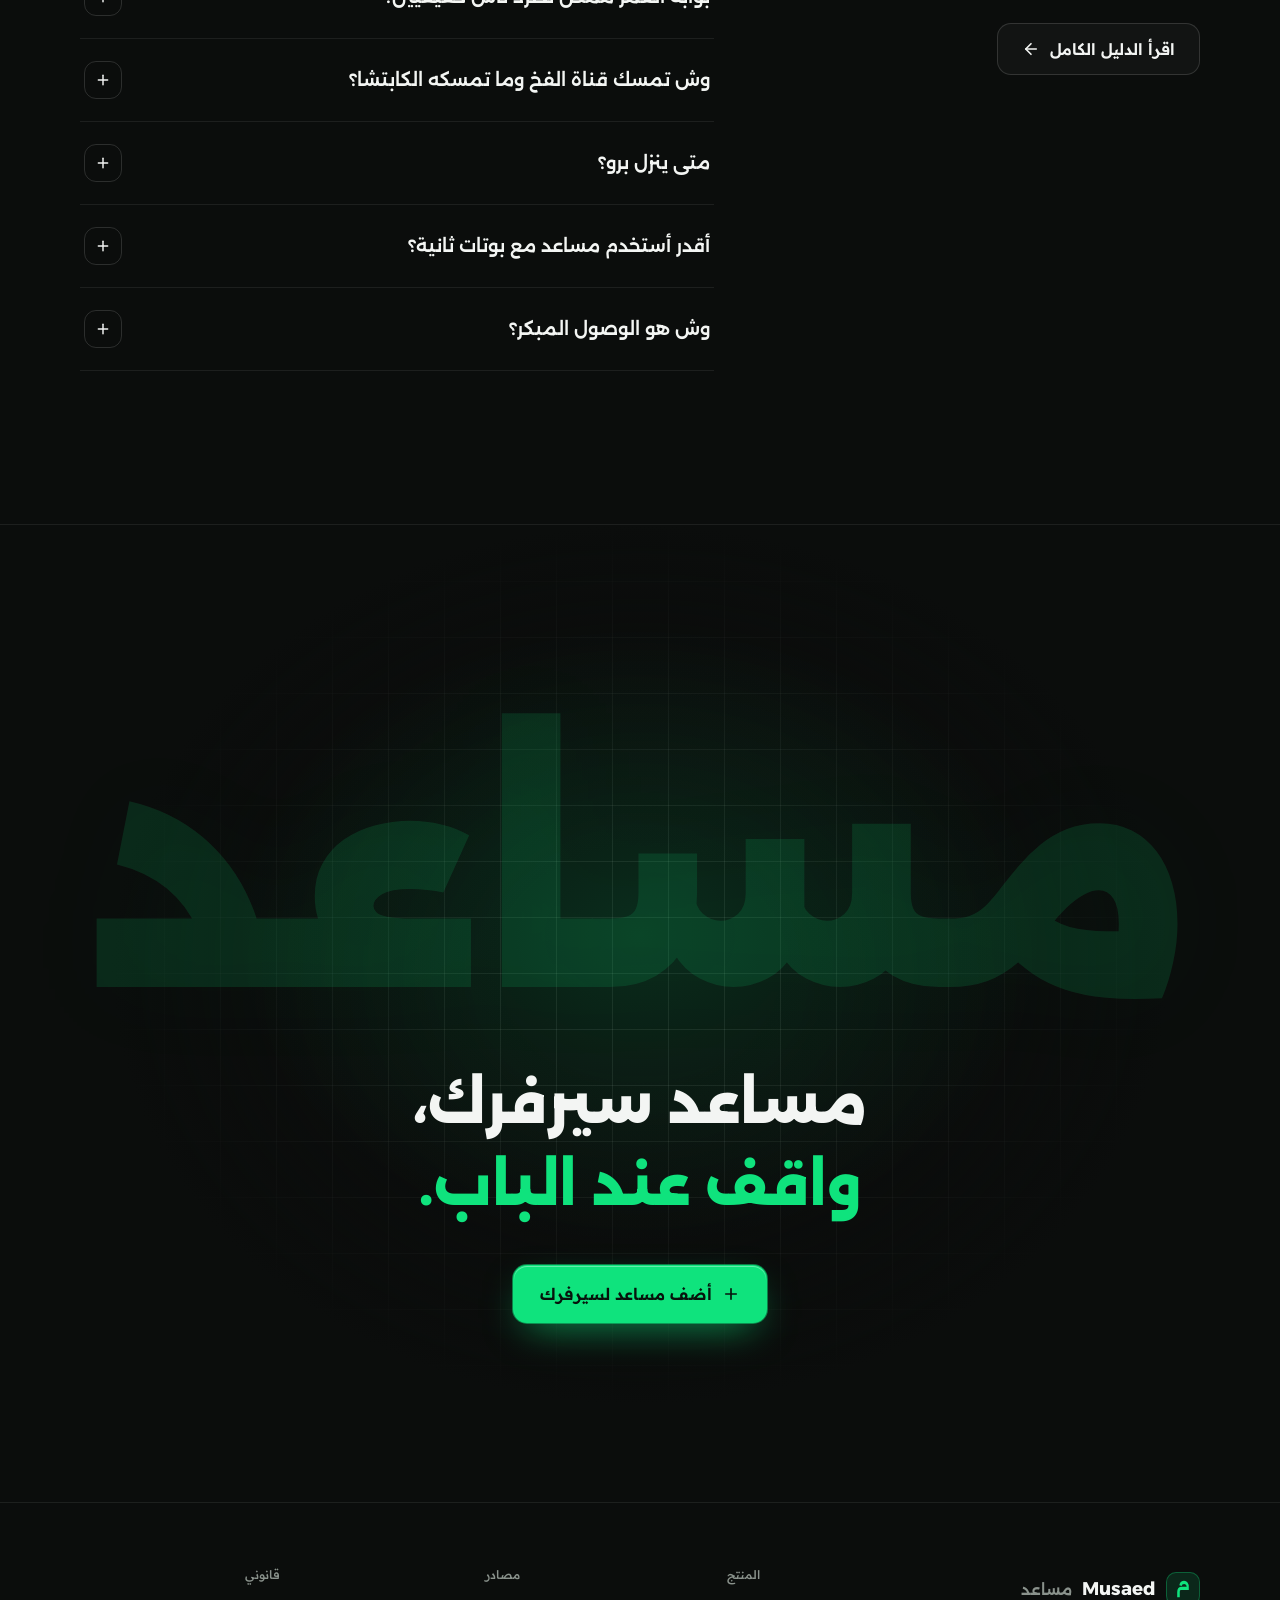
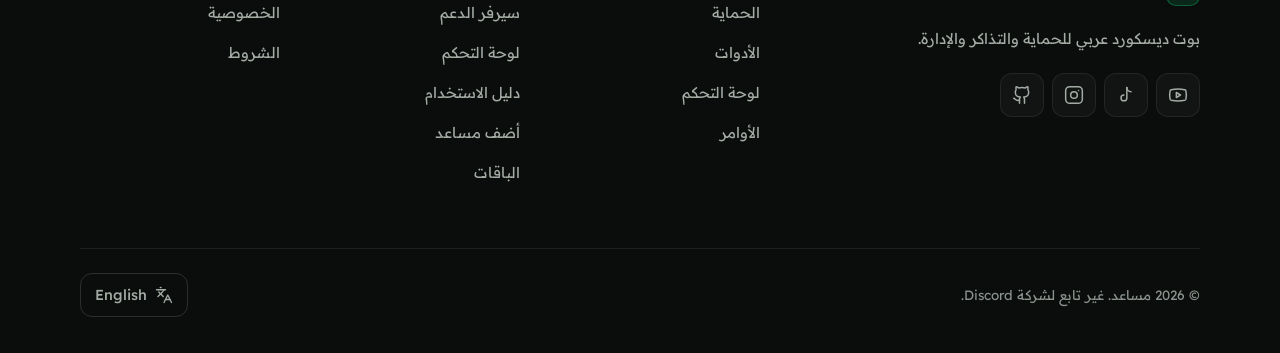
==== commit cfdbebca: "Add the Arabic user guide, link it from the landing page and animate its nav tab A separate six-page" ====
--- a/index.html
+++ b/index.html
@@ -23,7 +23,7 @@
   <link rel="apple-touch-icon" href="assets/Pics/musaed-avatar.png">
   <link rel="preload" href="assets/fonts/alexandria-arabic.woff2" as="font" type="font/woff2" crossorigin>
   <link rel="preload" href="assets/fonts/readexpro-arabic.woff2" as="font" type="font/woff2" crossorigin>
-  <link rel="stylesheet" href="assets/css/styles.css?v=10">
+  <link rel="stylesheet" href="assets/css/styles.css?v=12">
   <script type="application/ld+json">
 {
   "@context": "https://schema.org",
@@ -155,7 +155,7 @@
       if (lang === 'ar') d.classList.add('i18n-pending');
     })();
   </script>
-  <script src="assets/js/i18n.js?v=5" defer></script>
+  <script src="assets/js/i18n.js?v=7" defer></script>
   <script src="assets/js/main.js?v=5" defer></script>
 </head>
 <body>
@@ -217,6 +217,7 @@
         <a href="#commands" data-i18n="nav.commands">Commands</a>
         <a href="#plans" data-i18n="nav.plans">Plans</a>
         <a href="#faq" data-i18n="nav.faq">FAQ</a>
+        <a class="is-new" href="guide/index.html" data-i18n="nav.guide">Guide</a>
       </nav>
       <div class="nav-cta">
         <button class="lang-btn" type="button" data-lang-toggle aria-label="اقرأ الصفحة بالعربي">
@@ -239,6 +240,7 @@
       <a href="#commands" data-i18n="nav.commands">Commands</a>
       <a href="#plans" data-i18n="nav.plans">Plans</a>
       <a href="#faq" data-i18n="nav.faq">FAQ</a>
+      <a class="is-new" href="guide/index.html" data-i18n="nav.guide">Guide</a>
       <a href="https://dashboard.musaed.dev/auth/login" target="_blank" rel="noopener" data-i18n="nav.login">Log in</a>
       <a class="btn btn-primary" href="https://discord.com/oauth2/authorize?client_id=1341863717247258655&amp;permissions=8&amp;integration_type=0&amp;scope=bot+applications.commands" target="_blank" rel="noopener"><svg class="i" aria-hidden="true"><use href="#i-plus"/></svg><span data-i18n="cta.add">Add to Discord</span></a>
     </div>
@@ -685,6 +687,7 @@
         </div>
         <div class="dash-cta reveal">
           <a class="btn btn-primary btn-lg" href="https://dashboard.musaed.dev/auth/login" target="_blank" rel="noopener"><span data-i18n="dash.open">Open the dashboard</span><svg class="i i-arrow" aria-hidden="true"><use href="#i-arrow"/></svg></a>
+          <a class="btn btn-ghost btn-lg" href="guide/index.html" data-i18n="dash.guide">Setup guide (Arabic)</a>
           <span data-i18n="dash.openNote">Sign in with Discord. Free, no card needed.</span>
         </div>
       </div>
@@ -781,6 +784,9 @@
         <div class="sec-head reveal">
           <p class="eyebrow">07 — <span data-i18n="faq.eyebrow">Questions</span></p>
           <h2 class="h2" data-i18n="faq.title">Before you <em>add it.</em></h2>
+          <div class="dash-cta">
+            <a class="btn btn-ghost" href="guide/index.html"><span data-i18n="faq.guide">Read the full guide (Arabic)</span><svg class="i i-arrow" aria-hidden="true"><use href="#i-arrow"/></svg></a>
+          </div>
         </div>
         <div class="faq-list reveal">
           <details><summary><span data-i18n="faq.q1">Does Musaed speak Arabic?</span><span class="pm" aria-hidden="true"><svg class="i"><use href="#i-plus"/></svg></span></summary><p data-i18n="faq.a1">Yes. Musaed was built Arabic-first. Its replies, panels and command descriptions are all in Arabic.</p></details>
@@ -824,7 +830,7 @@
           </ul>
         </div>
         <nav aria-label="Product" data-i18n-attr="aria-label:foot.product"><h3 data-i18n="foot.product">Product</h3><ul><li><a href="#protection" data-i18n="nav.protection">Protection</a></li><li><a href="#toolkit" data-i18n="nav.toolkit">Toolkit</a></li><li><a href="#dashboard" data-i18n="nav.dashboard">Dashboard</a></li><li><a href="#commands" data-i18n="nav.commands">Commands</a></li></ul></nav>
-        <nav aria-label="Resources" data-i18n-attr="aria-label:foot.res"><h3 data-i18n="foot.res">Resources</h3><ul><li><a href="https://discord.gg/CcwRT6K5qv" target="_blank" rel="noopener" data-i18n="foot.support">Support server</a></li><li><a href="https://dashboard.musaed.dev/auth/login" target="_blank" rel="noopener" data-i18n="foot.dash">Dashboard</a></li><li><a href="https://discord.com/oauth2/authorize?client_id=1341863717247258655&amp;permissions=8&amp;integration_type=0&amp;scope=bot+applications.commands" target="_blank" rel="noopener" data-i18n="foot.invite">Invite Musaed</a></li><li><a href="#plans" data-i18n="nav.plans">Plans</a></li></ul></nav>
+        <nav aria-label="Resources" data-i18n-attr="aria-label:foot.res"><h3 data-i18n="foot.res">Resources</h3><ul><li><a href="https://discord.gg/CcwRT6K5qv" target="_blank" rel="noopener" data-i18n="foot.support">Support server</a></li><li><a href="https://dashboard.musaed.dev/auth/login" target="_blank" rel="noopener" data-i18n="foot.dash">Dashboard</a></li><li><a href="guide/index.html" data-i18n="foot.guide">User guide (Arabic)</a></li><li><a href="https://discord.com/oauth2/authorize?client_id=1341863717247258655&amp;permissions=8&amp;integration_type=0&amp;scope=bot+applications.commands" target="_blank" rel="noopener" data-i18n="foot.invite">Invite Musaed</a></li><li><a href="#plans" data-i18n="nav.plans">Plans</a></li></ul></nav>
         <nav aria-label="Legal" data-i18n-attr="aria-label:foot.legal"><h3 data-i18n="foot.legal">Legal</h3><ul><li><a href="privacy.html" data-i18n="foot.privacy">Privacy</a></li><li><a href="terms.html" data-i18n="foot.terms">Terms</a></li></ul></nav>
       </div>
       <div class="foot-bottom">
--- a/assets/css/styles.css
+++ b/assets/css/styles.css
@@ -185,10 +185,38 @@
 .brand-ar { font: 600 .95rem/1 var(--f-display); color: var(--mute); }
 .nav-links { display: none; gap: 2px; }
 .nav-links a {
-  padding: 10px 13px; border-radius: 10px; color: var(--dim); text-decoration: none; font-size: 15px;
+  padding: 10px 13px; border-radius: 10px; color: var(--dim); text-decoration: none; font-size: 15px; white-space: nowrap;
   transition: color .2s, background-color .2s;
 }
 .nav-links a:hover { color: var(--text); background: rgba(255, 255, 255, .05); }
+/* The Guide tab, marked as new: mint pill, a slow sheen, a pulsing dot. */
+.nav-links a.is-new {
+  --dir: 1; position: relative; overflow: hidden; color: var(--accent);
+  padding-inline-end: 24px; background: var(--accent-soft); box-shadow: inset 0 0 0 1px rgba(15, 227, 125, .28);
+}
+[dir="rtl"] .nav-links a.is-new { --dir: -1; }
+.nav-links a.is-new:hover { color: var(--accent-hi); background: rgba(15, 227, 125, .2); }
+.nav-links a.is-new::before {
+  content: ''; position: absolute; inset-block: 0; inset-inline-start: -50%; width: 40%; pointer-events: none;
+  background: linear-gradient(100deg, transparent, rgba(255, 255, 255, .26), transparent);
+  transform: translateX(0) skewX(-18deg);
+  animation: navSheen 5.5s var(--ease) 1.6s infinite;
+}
+.nav-links a.is-new::after, .mobile-menu > a.is-new::after {
+  content: ''; width: 6px; height: 6px; border-radius: 50%; background: var(--accent); flex: none;
+  animation: newDot 2s infinite;
+}
+.nav-links a.is-new::after { position: absolute; top: calc(50% - 3px); inset-inline-end: 9px; }
+.mobile-menu > a.is-new { color: var(--accent); }
+.mobile-menu > a.is-new::after { display: inline-block; margin-inline-start: 10px; vertical-align: middle; }
+@keyframes navSheen {
+  0%, 55% { transform: translateX(0) skewX(-18deg); }
+  100% { transform: translateX(calc(var(--dir) * 520%)) skewX(-18deg); }
+}
+@keyframes newDot {
+  0% { box-shadow: 0 0 0 0 rgba(15, 227, 125, .6); }
+  70%, 100% { box-shadow: 0 0 0 5px rgba(15, 227, 125, 0); }
+}
 .nav-cta { display: flex; align-items: center; gap: 6px; }
 .lang-btn {
   display: inline-flex; align-items: center; gap: 8px; min-height: 44px; padding: 0 14px;
@@ -202,7 +230,7 @@
   color: var(--dim); text-decoration: none; font-size: 14.5px; transition: color .2s, background-color .2s;
 }
 .nav-login:hover { color: var(--text); background: rgba(255, 255, 255, .05); }
-@media (min-width: 1180px) { .nav-login { display: inline-flex; } }
+@media (min-width: 1260px) { .nav-login { display: inline-flex; } }
 .live-stats {
   display: inline-flex; align-items: center; gap: 10px; margin-top: 22px;
   font-size: 14.5px; color: var(--text); animation: menuIn .6s var(--ease-expo);
@@ -233,7 +261,7 @@
 .mobile-menu .btn { margin-top: 8px; }
 @keyframes menuIn { from { opacity: 0; transform: translateY(-8px); } }
 @media (max-width: 559px) { .nav-add { display: none; } .brand-ar { display: none; } }
-@media (min-width: 1080px) {
+@media (min-width: 1120px) {
   .nav-links { display: flex; }
   .menu-btn, .mobile-menu { display: none !important; }
 }
@@ -957,7 +985,8 @@
    --fill goes 0 → 1. Not background-clip:text with an animated
    background-size: iOS WebKit painted that once and never repainted it as
    --fill changed, so on a phone the word stayed dim. And not a translucent
-   `color`: Alexandria's overlapping contours show through one; `opacity` flattens the
+   `color`: Alexandria's overlapping contours show through one (see
+   docs/claude/implementation-reference.md "Gotchas"); `opacity` flattens the
    glyphs first, so they don't. */
 .finale-ar {
   position: relative;
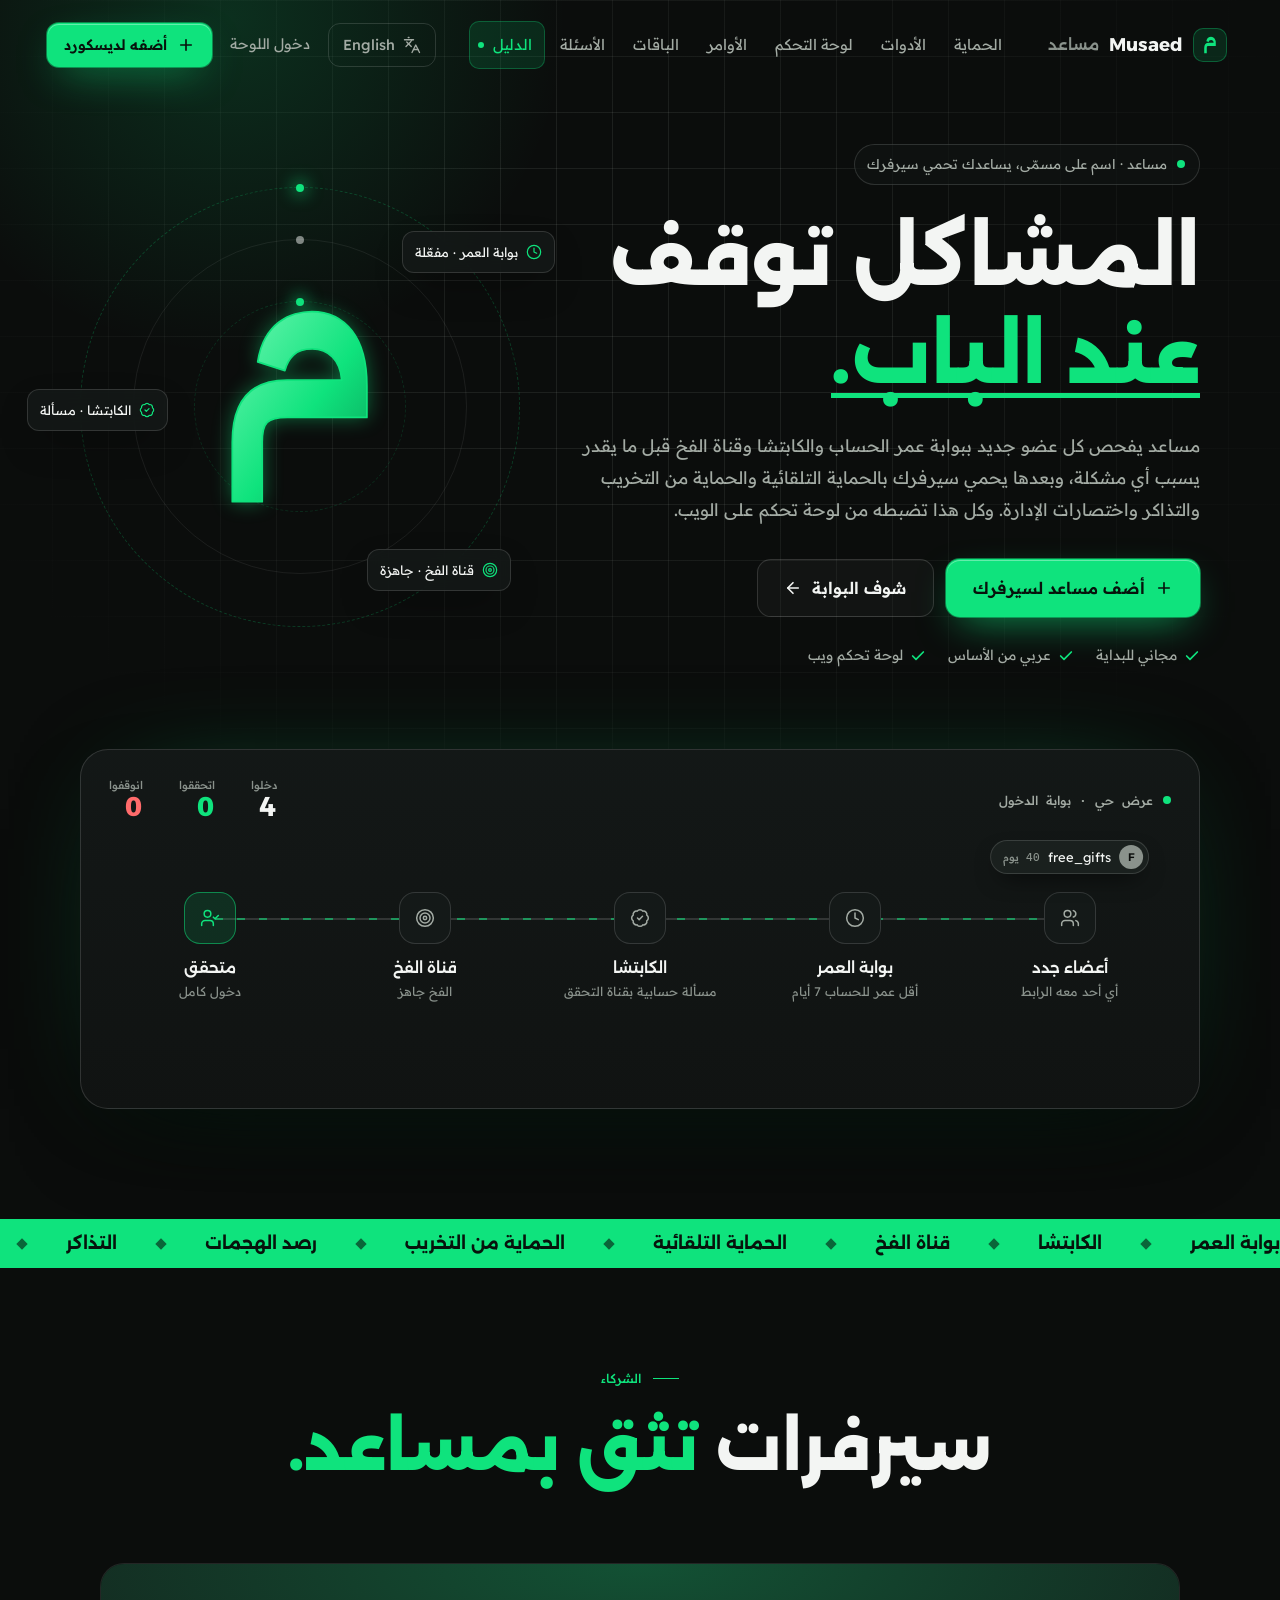
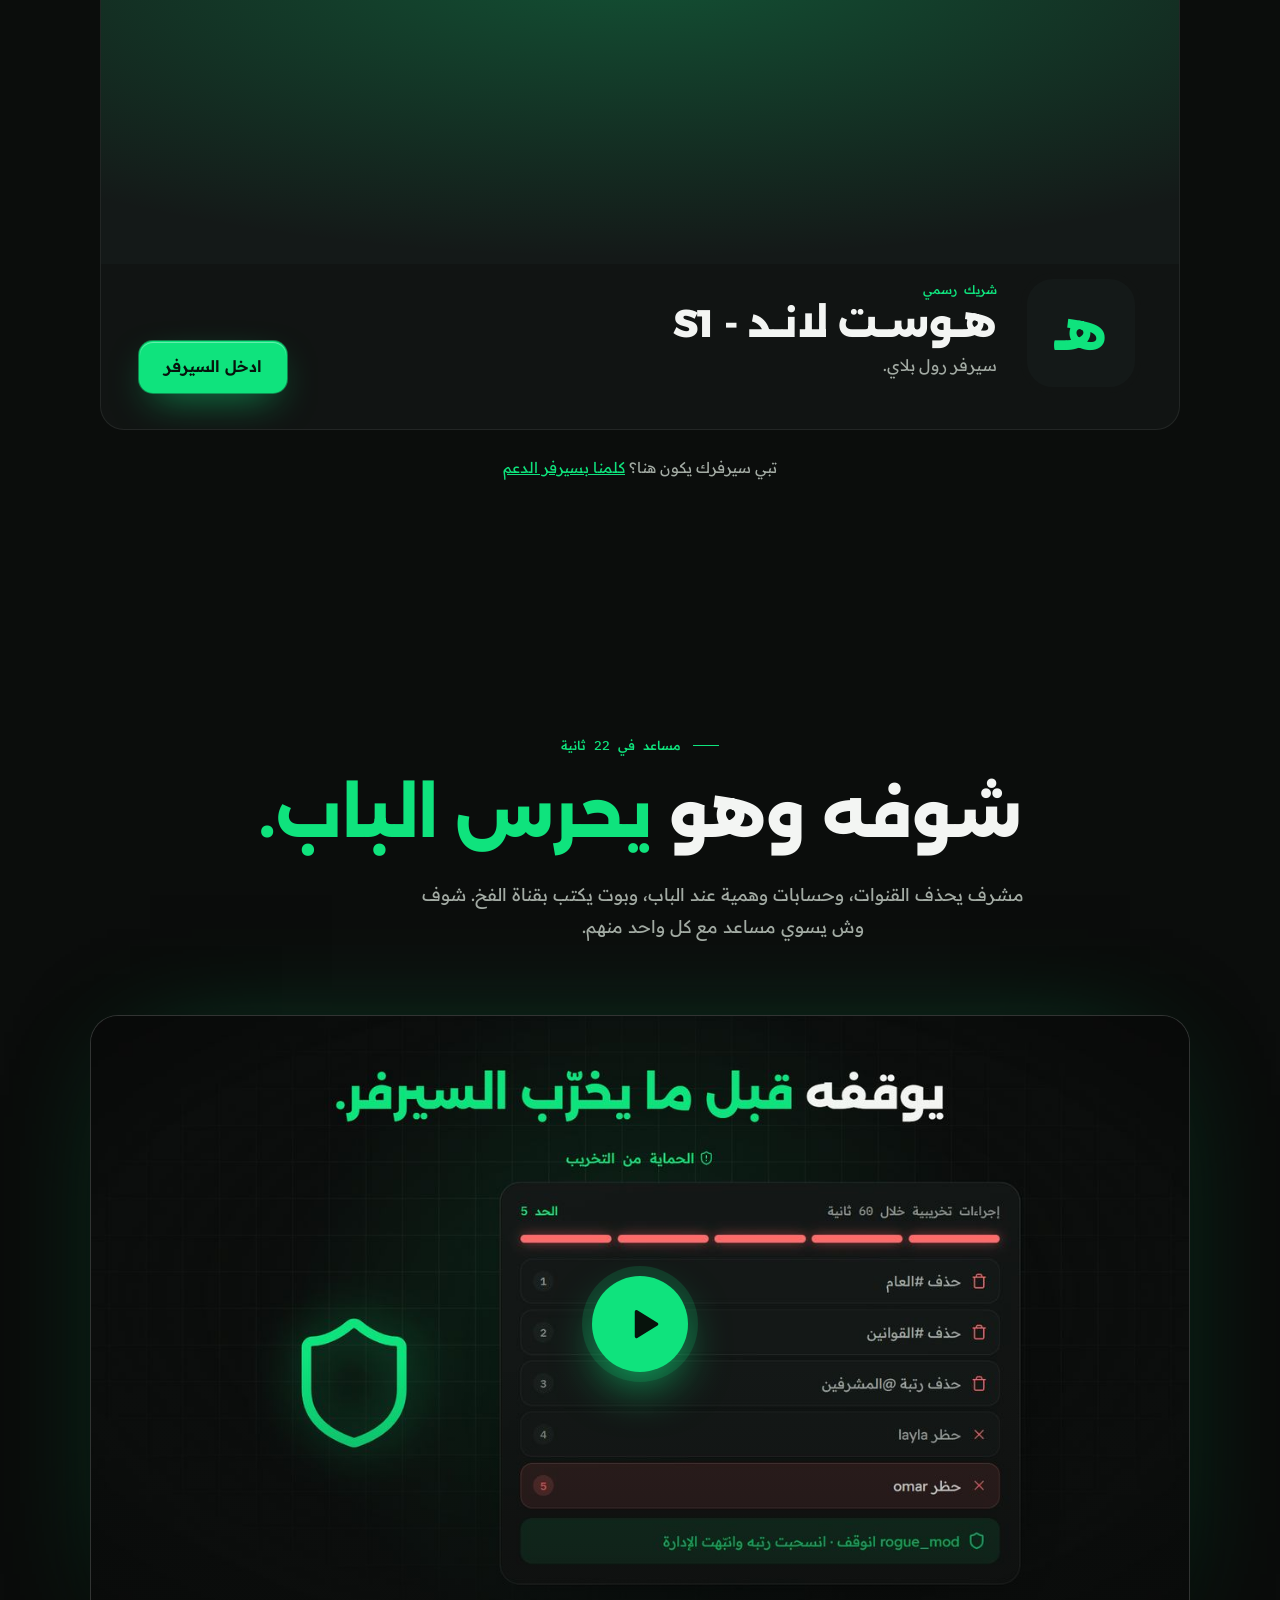
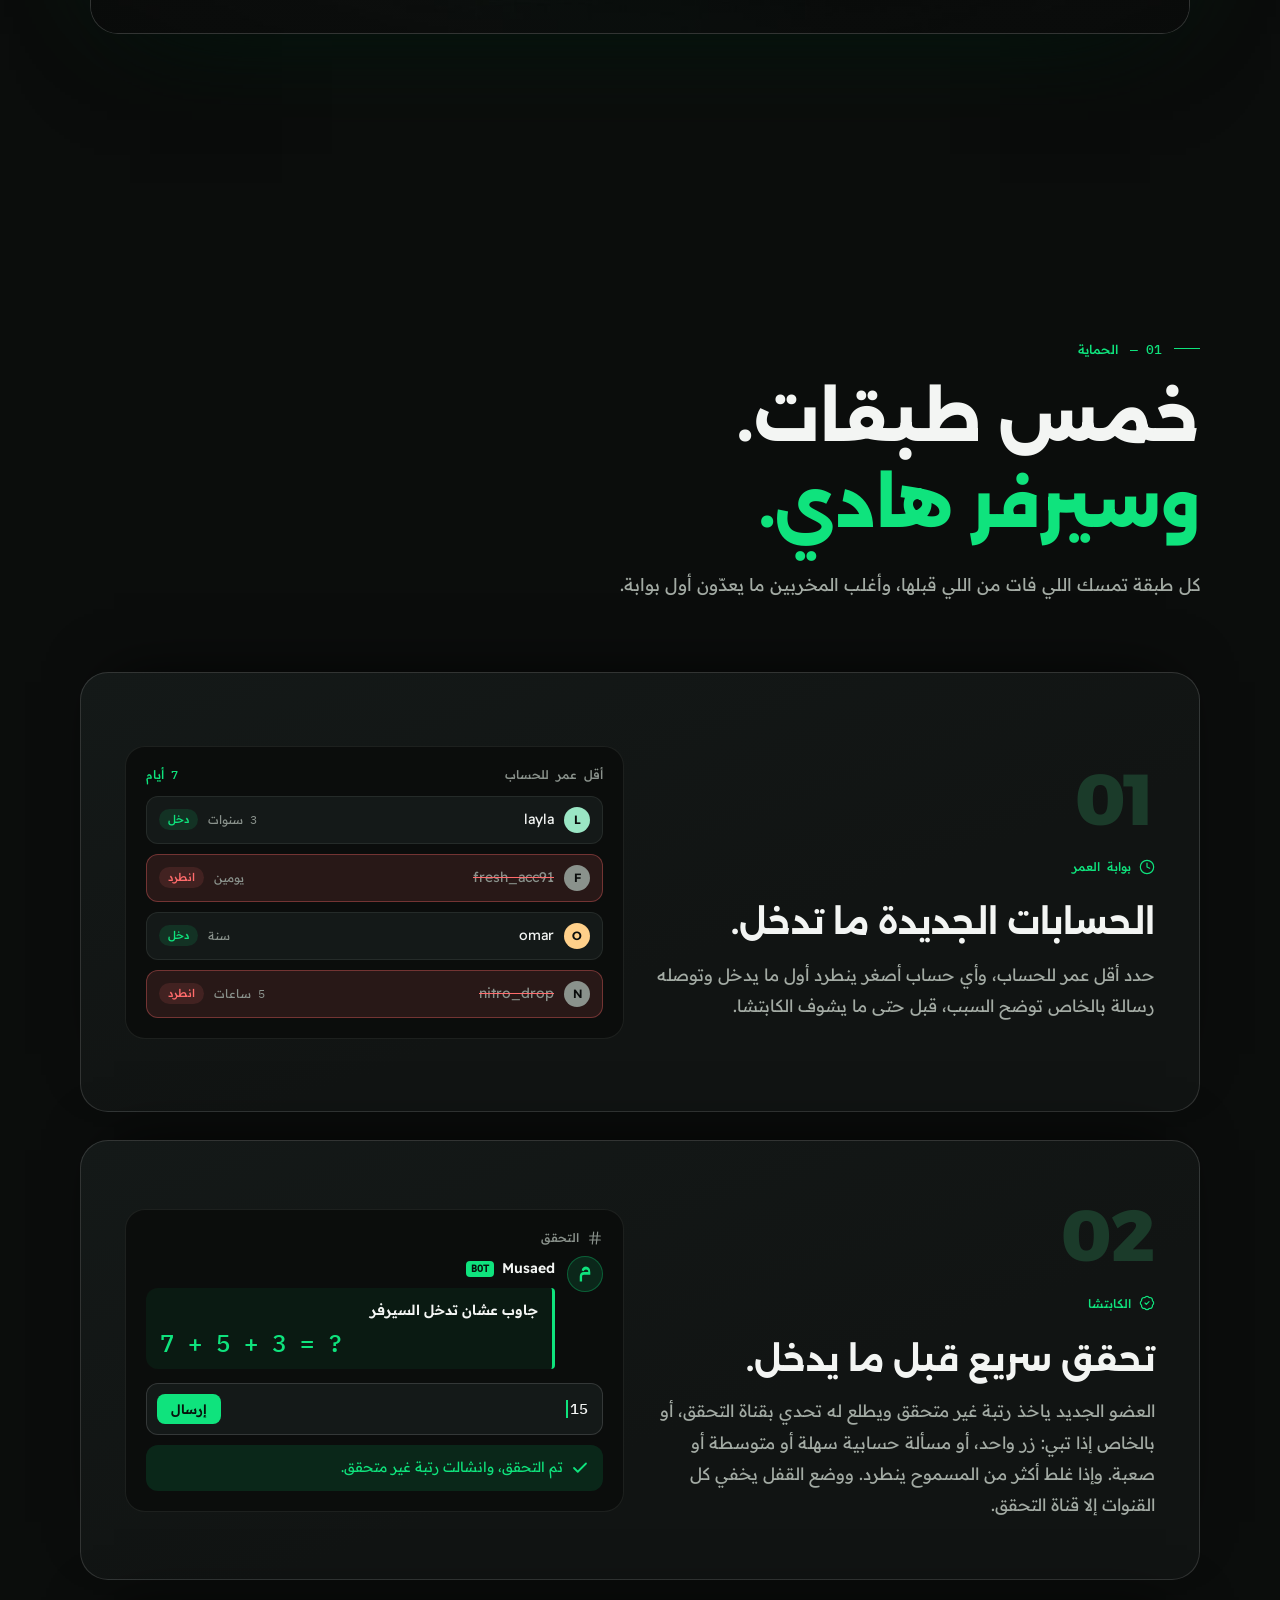
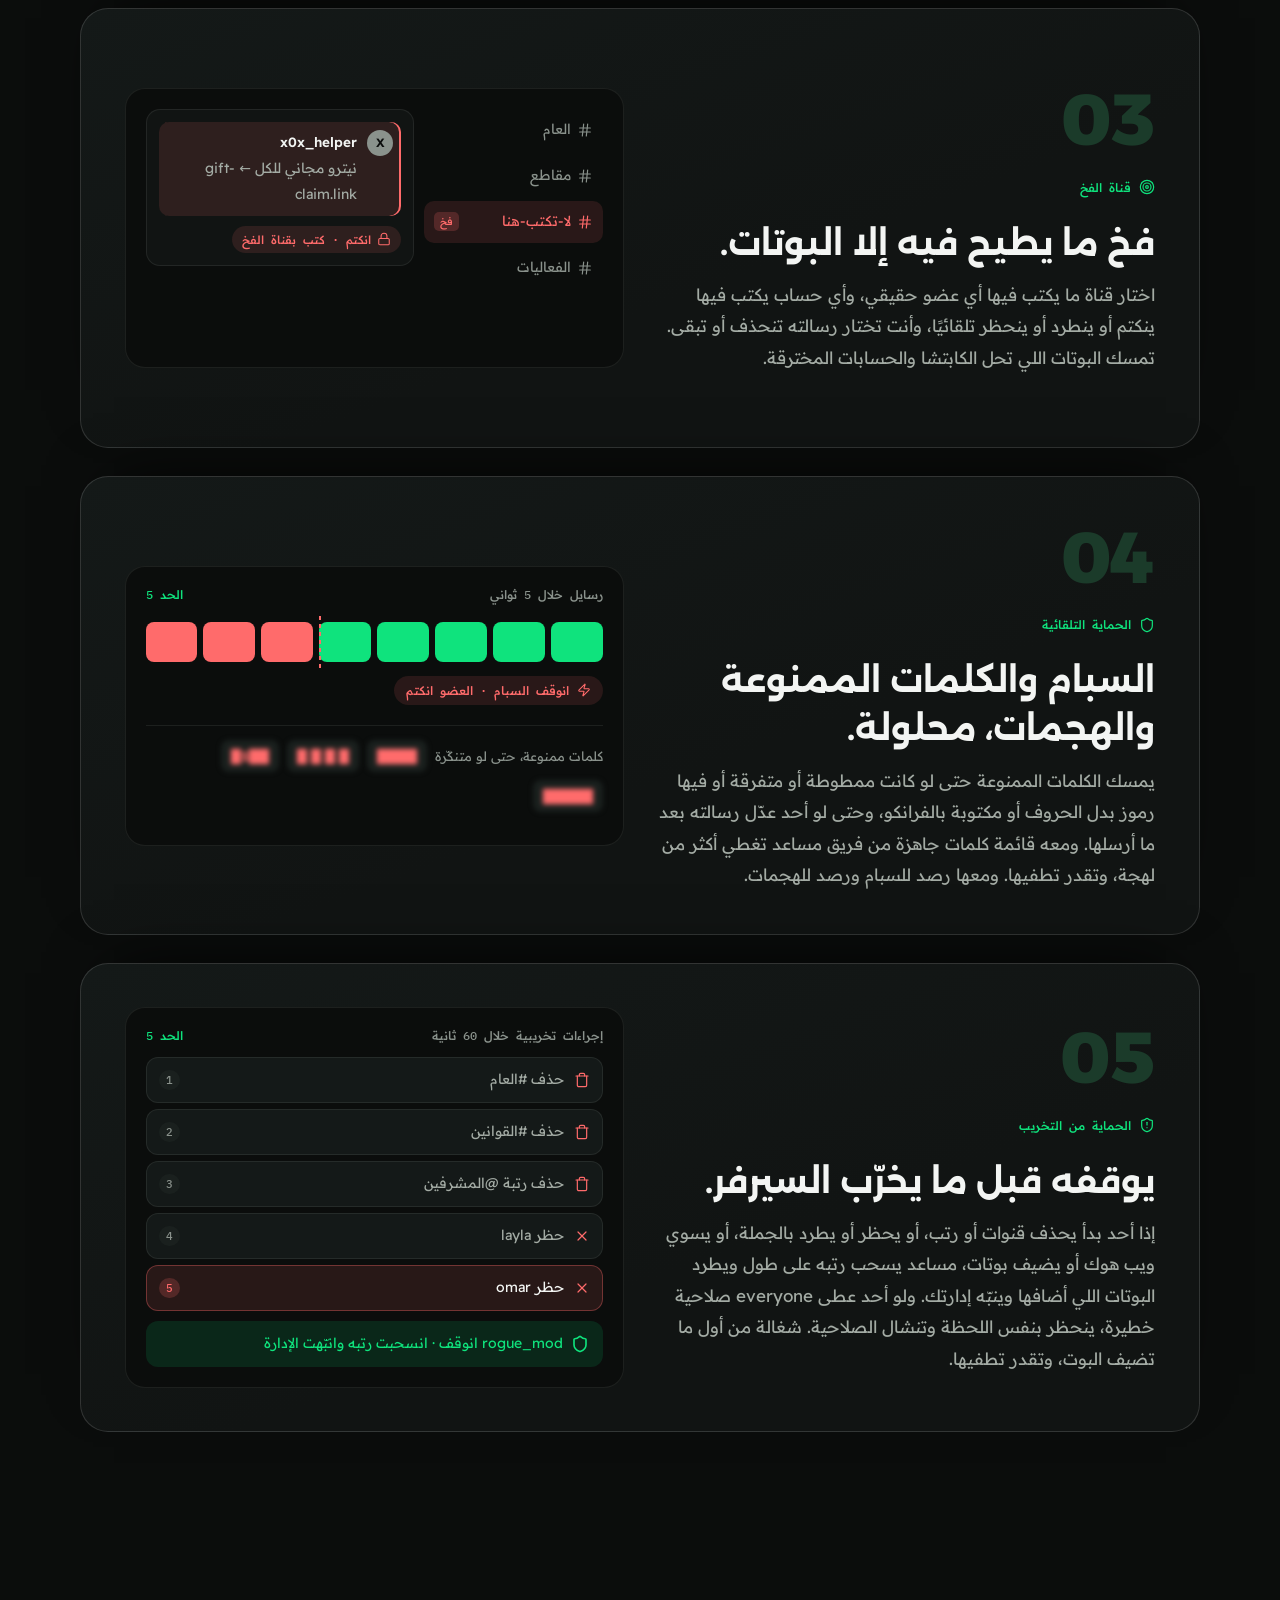
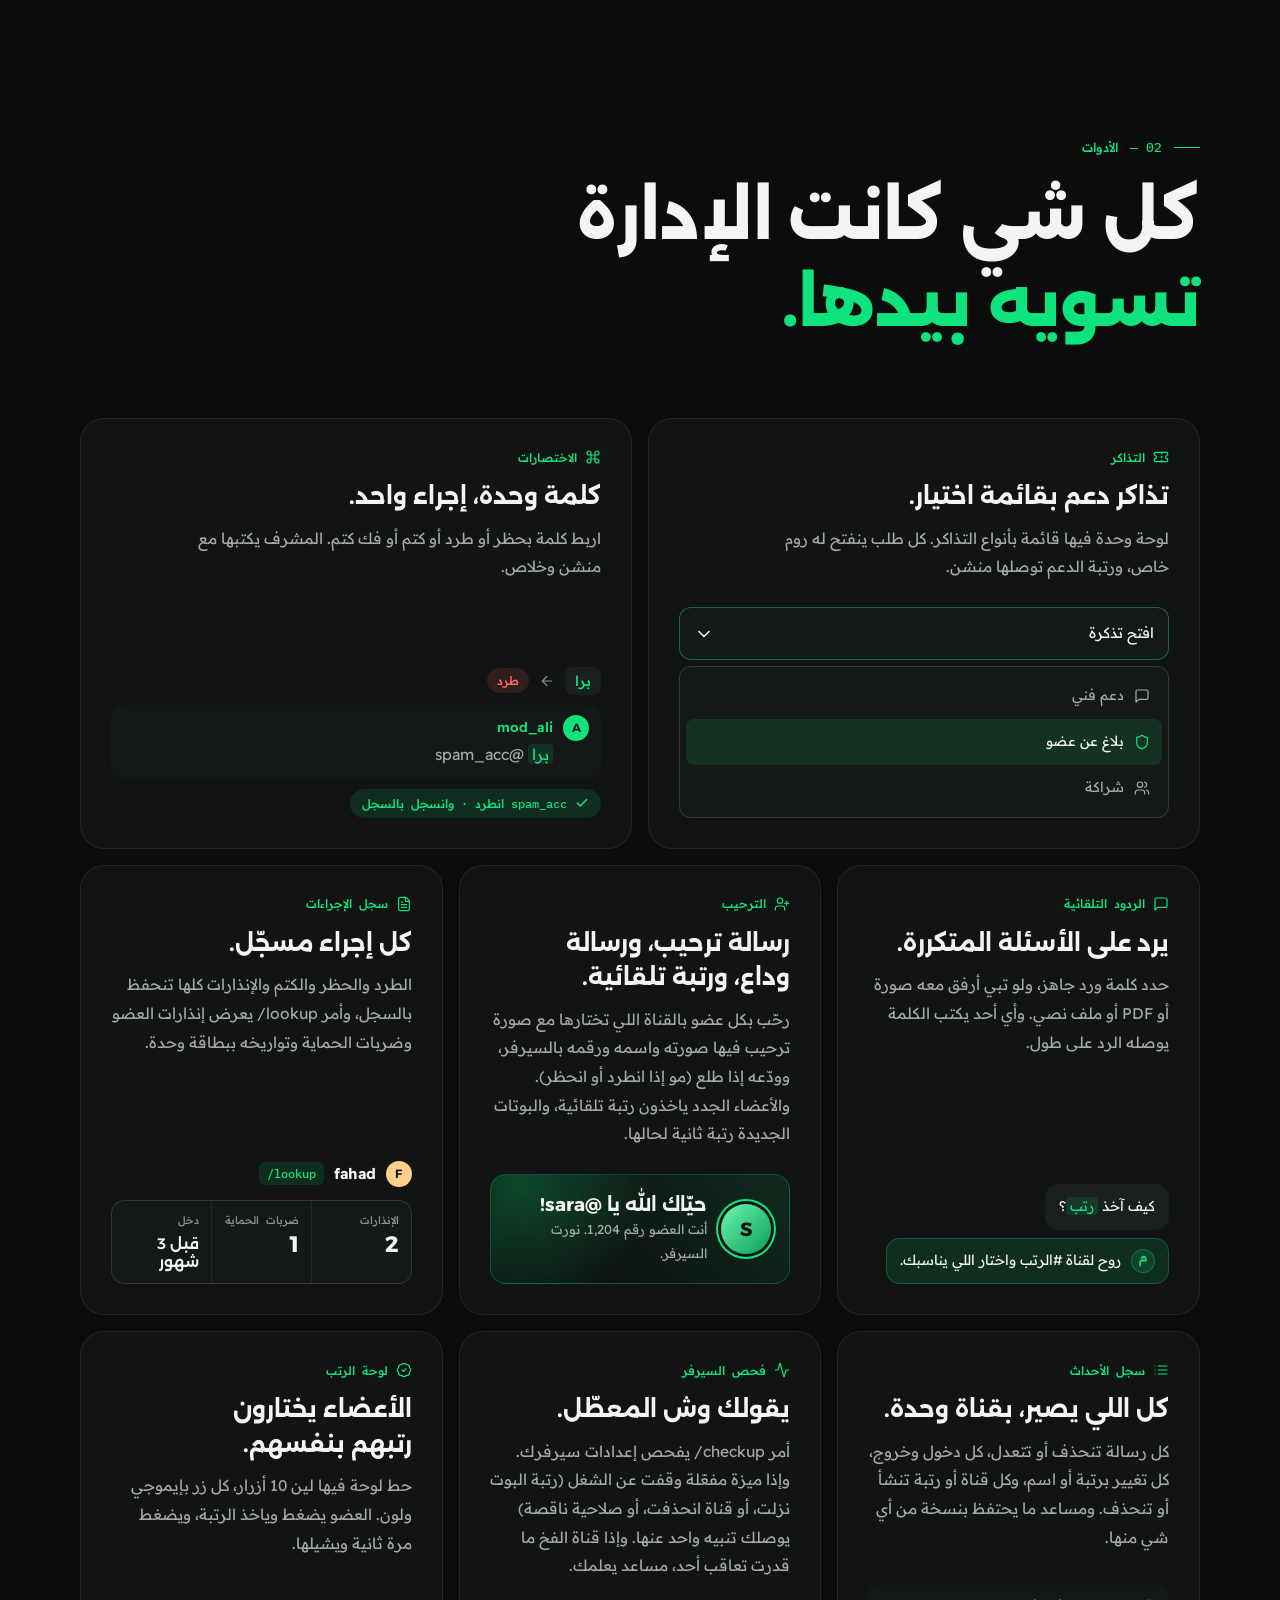
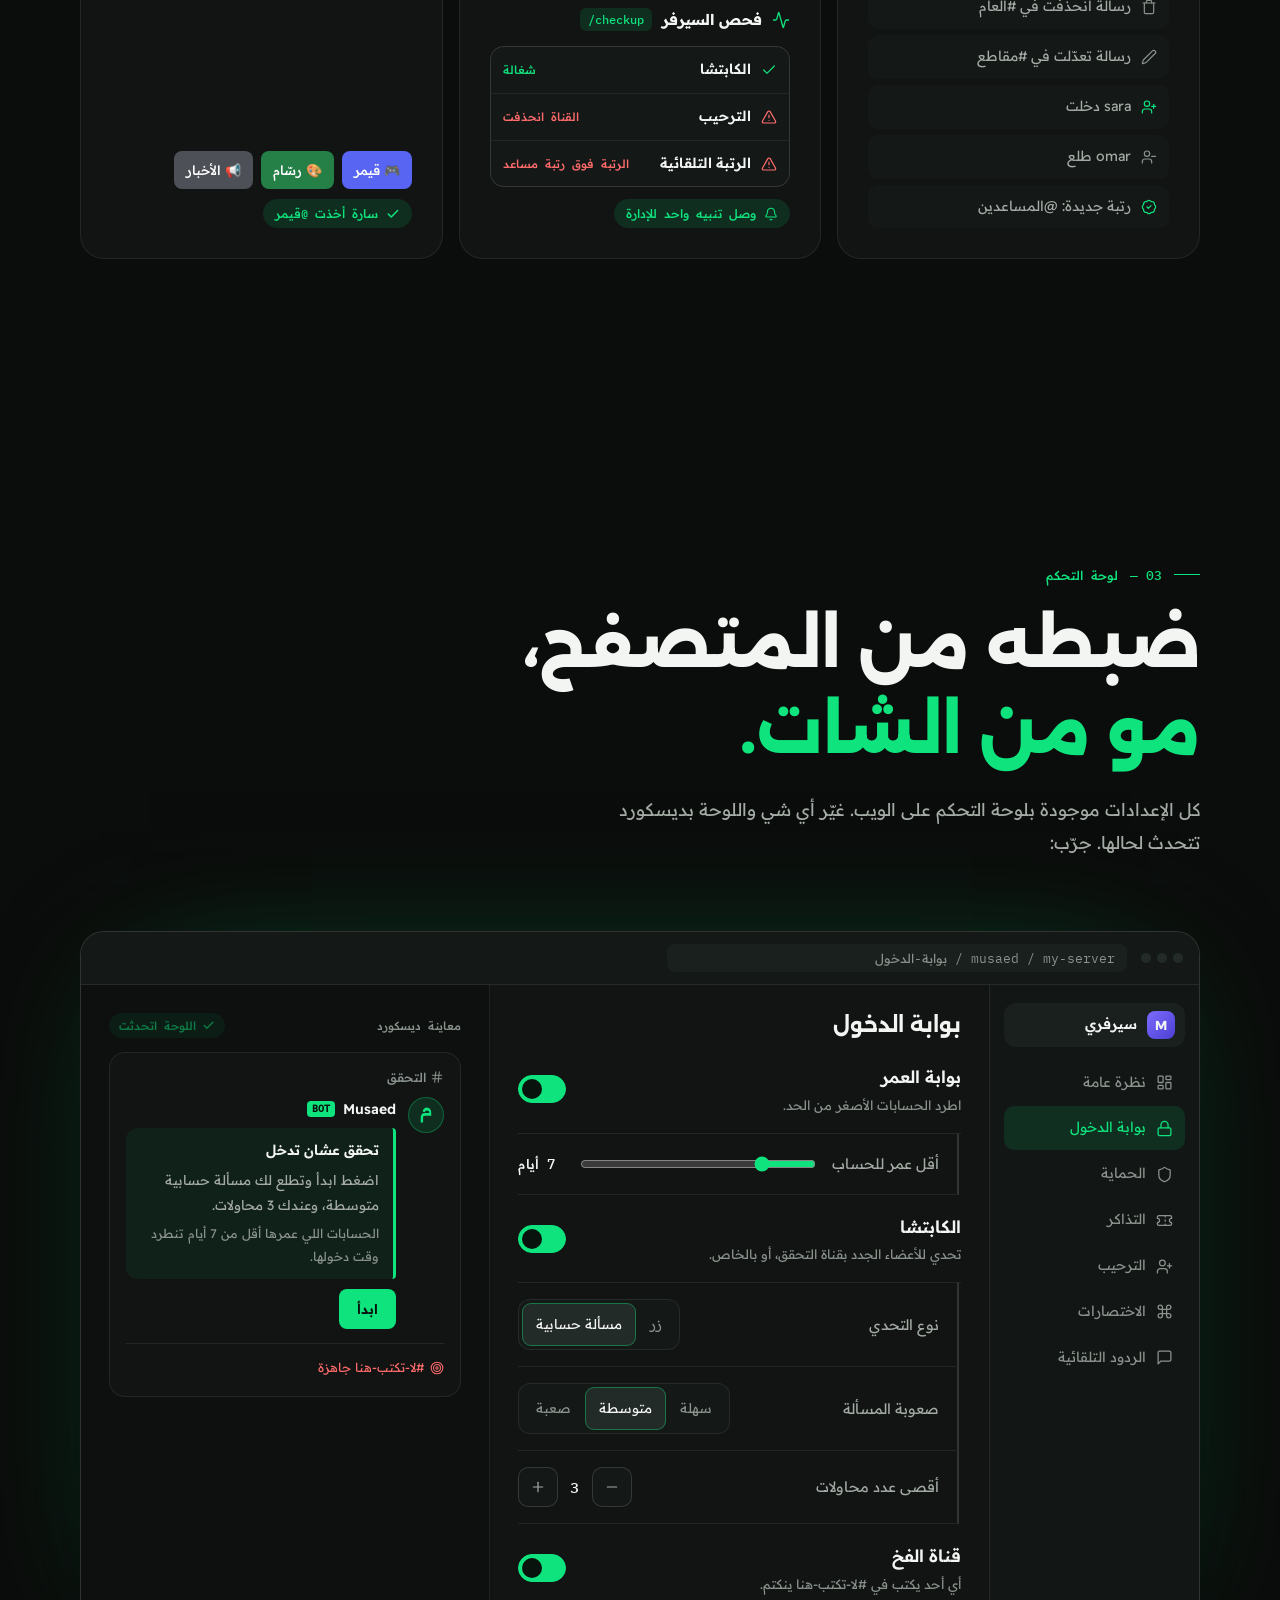
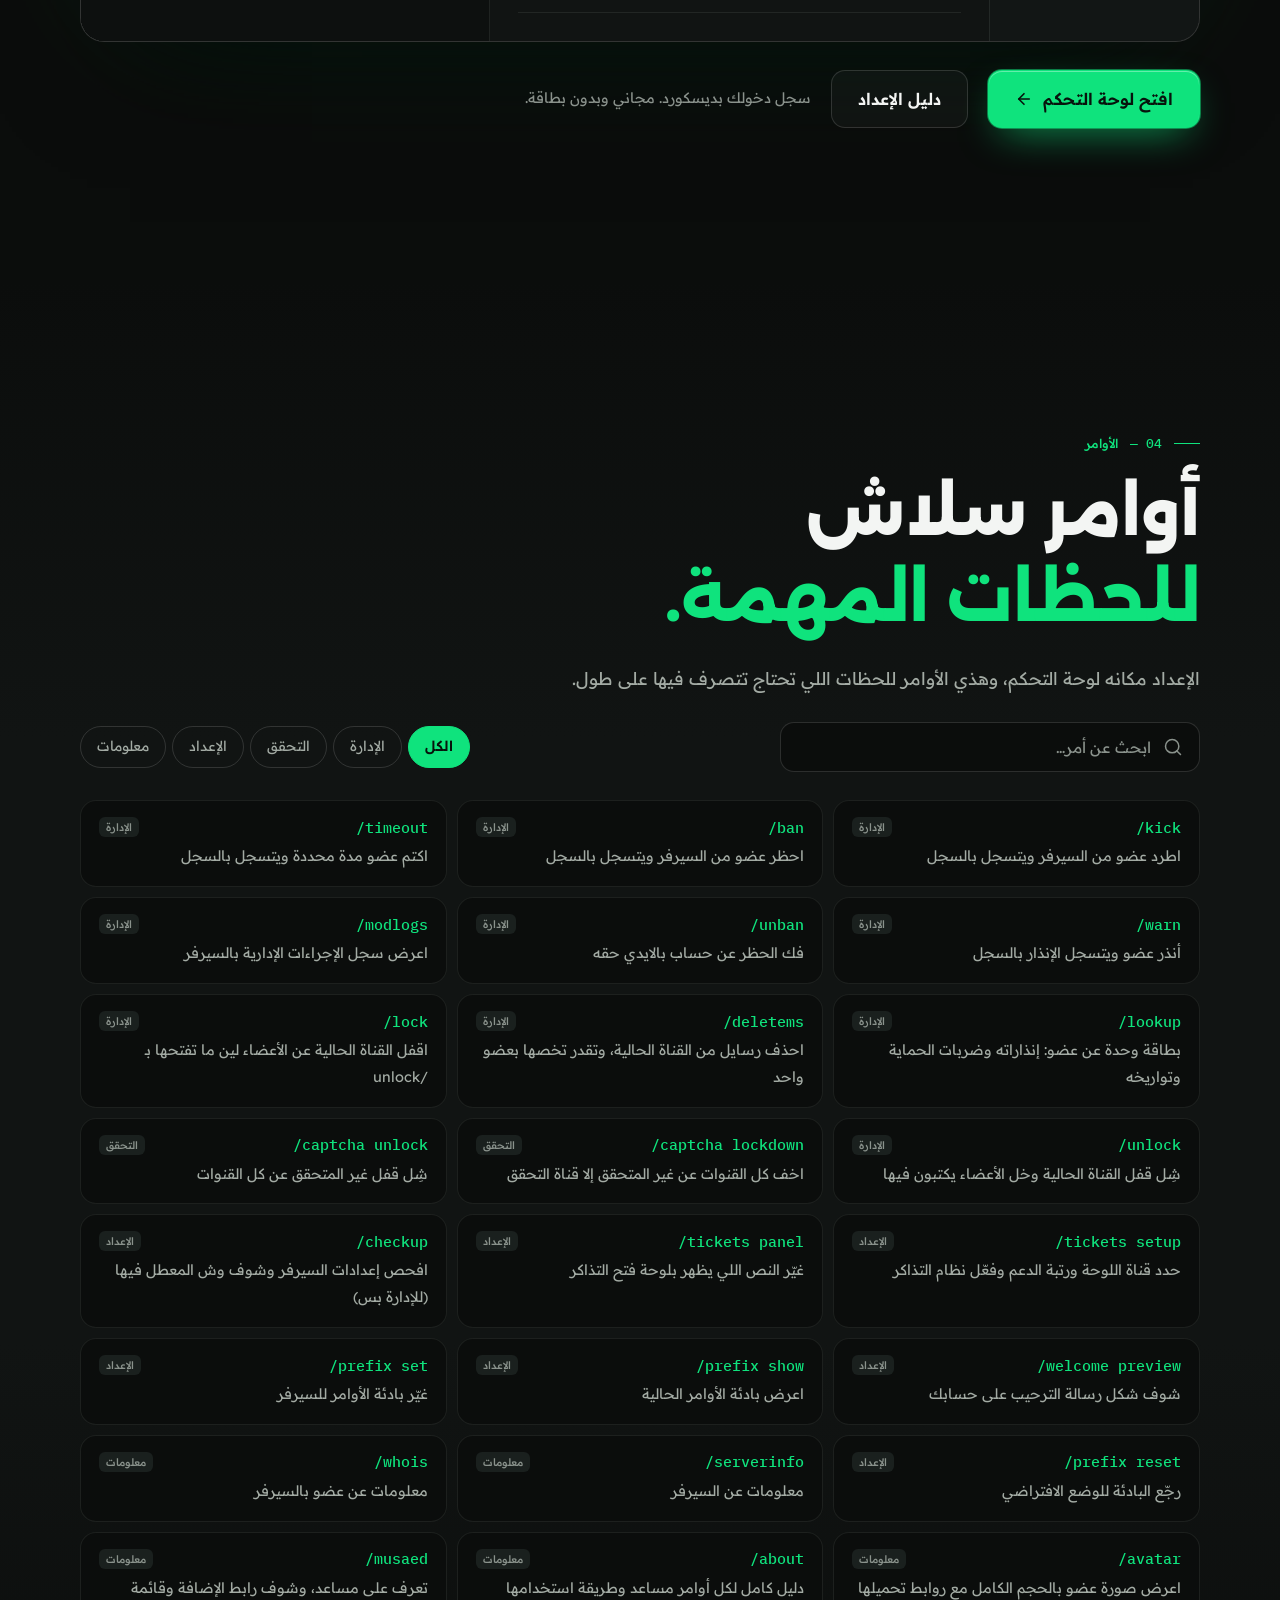
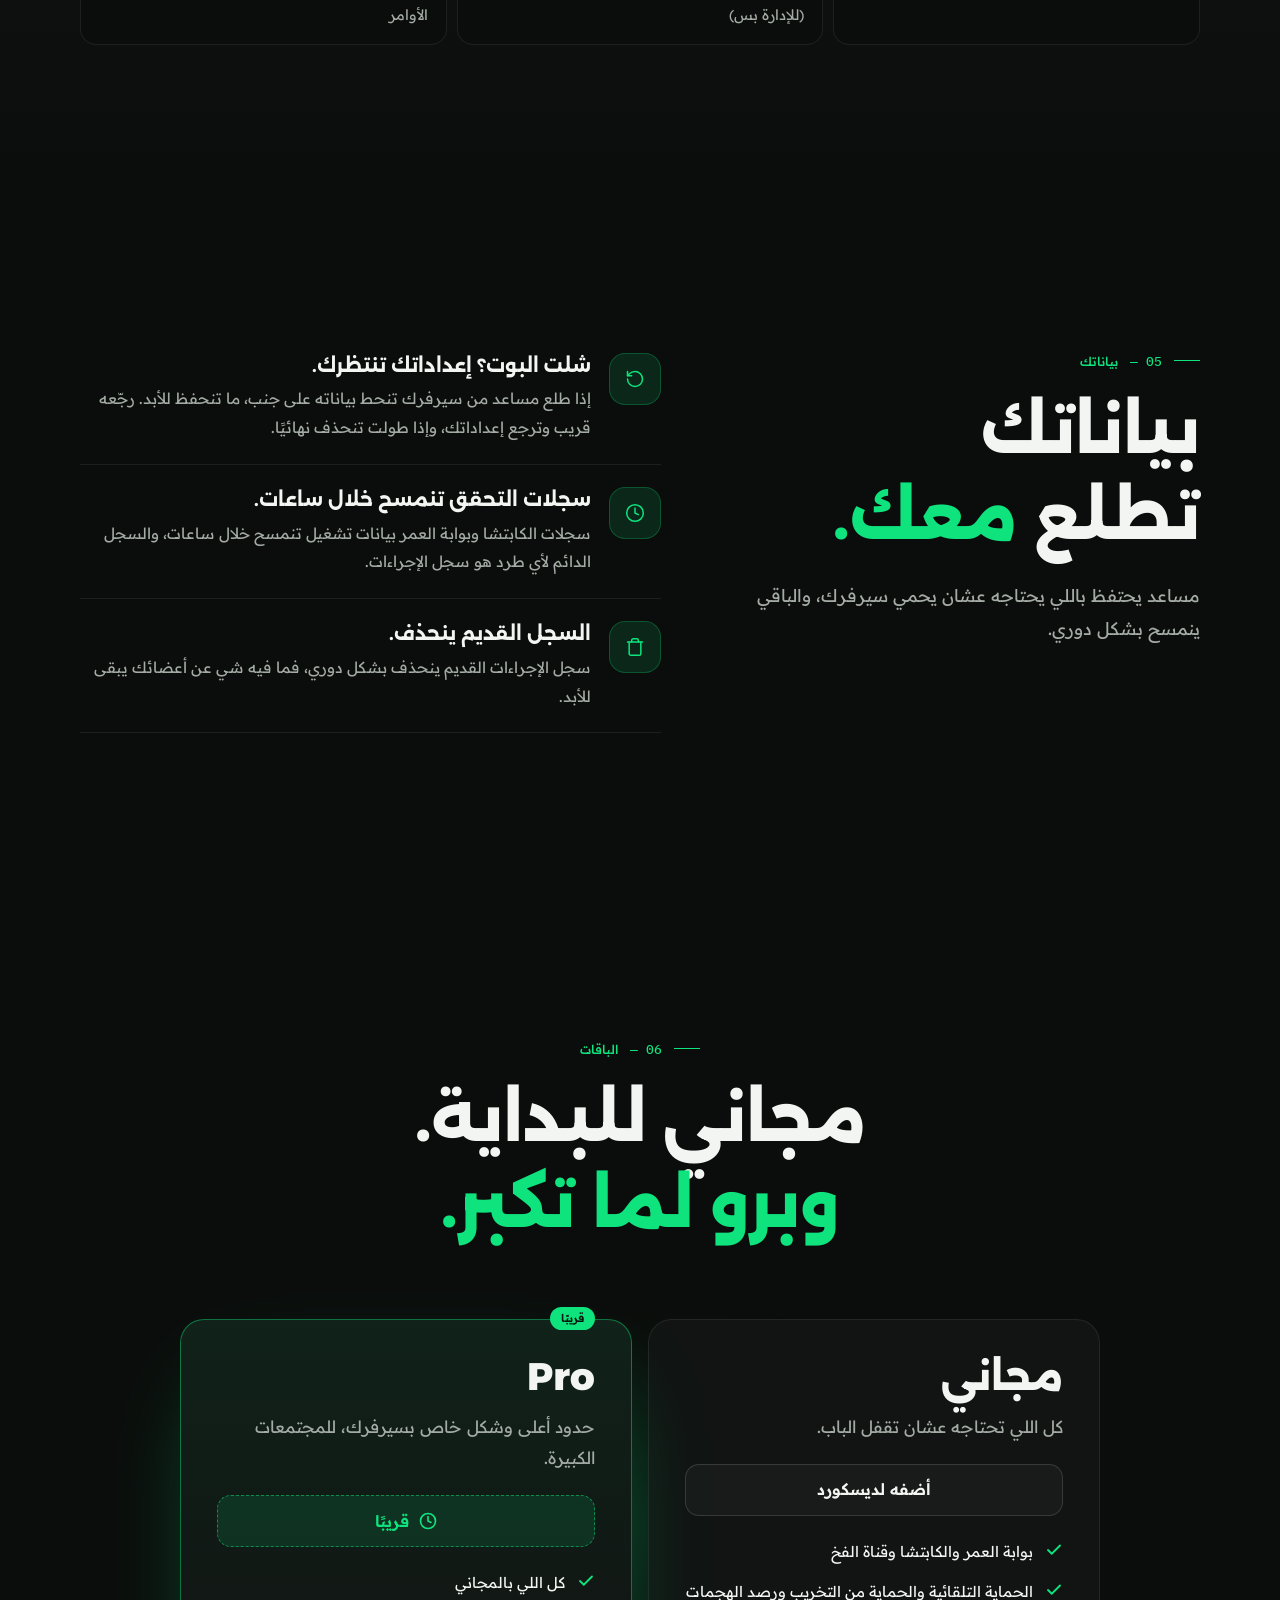
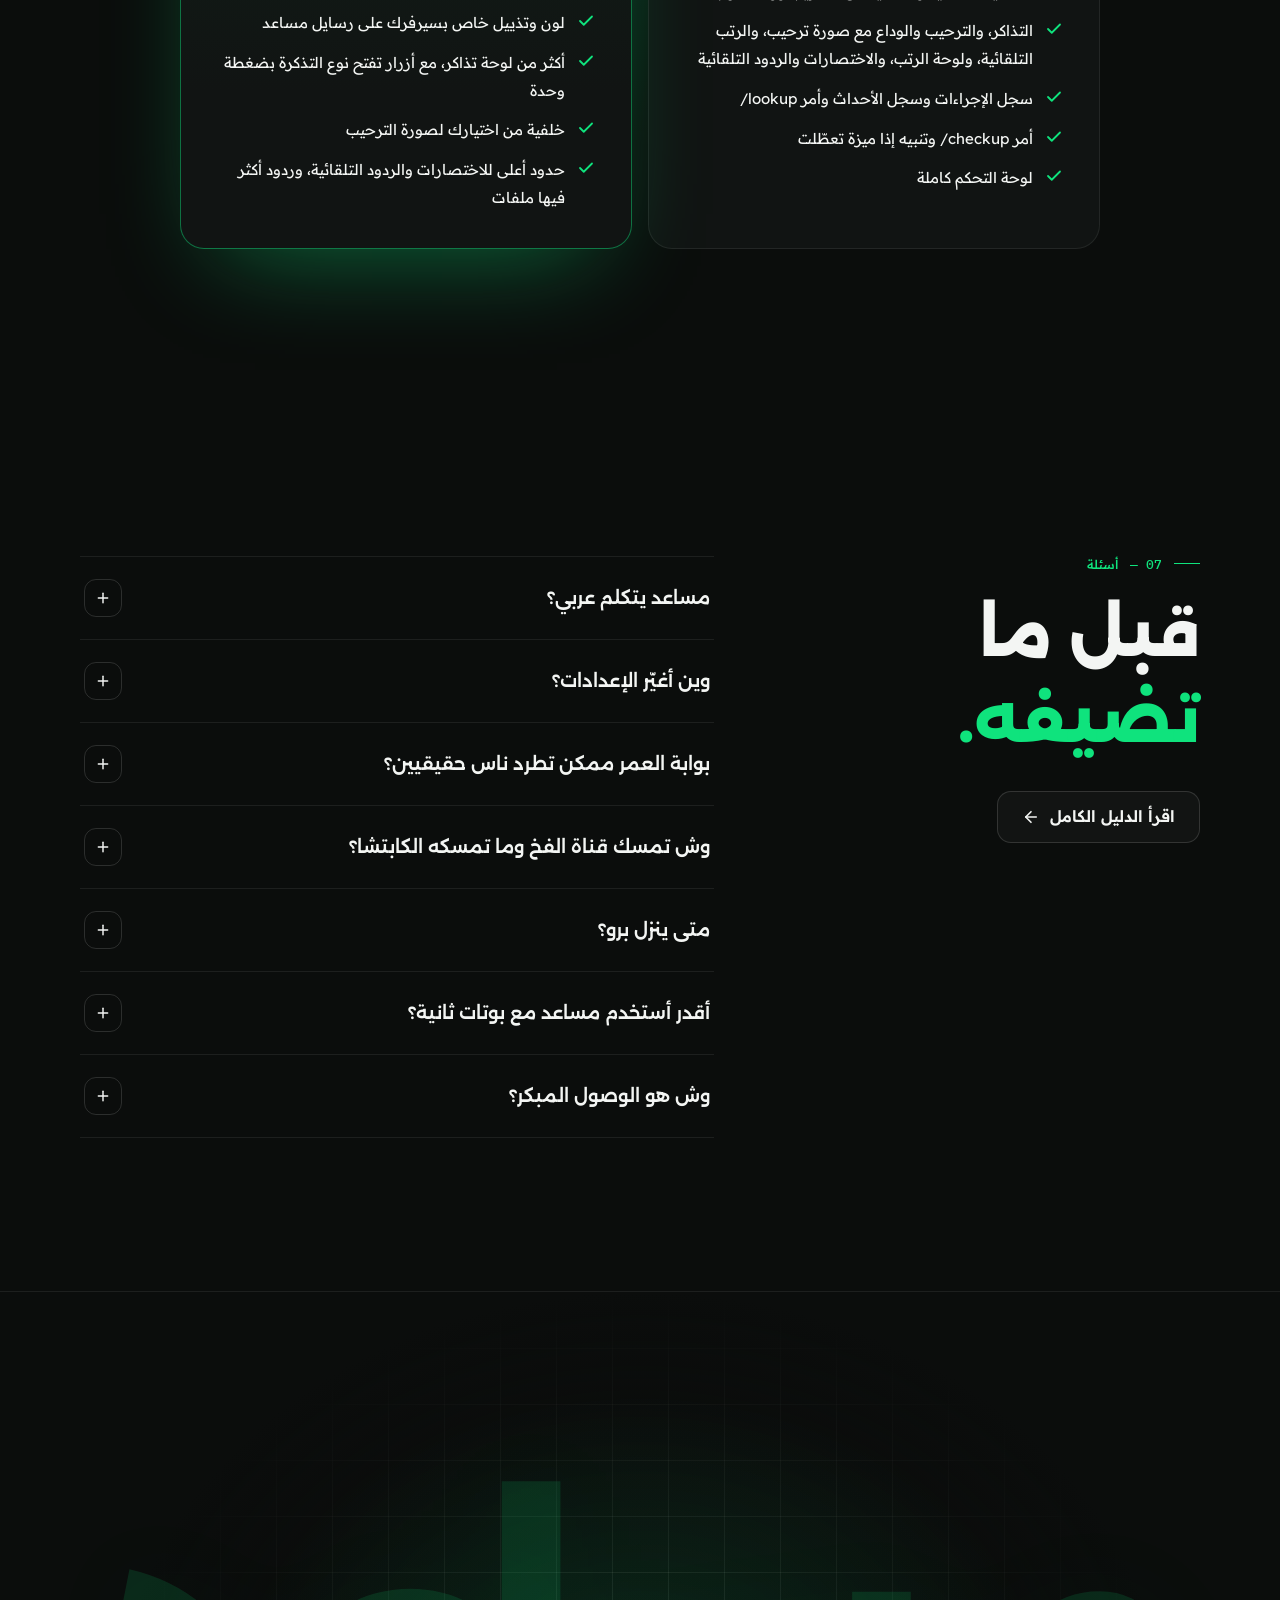
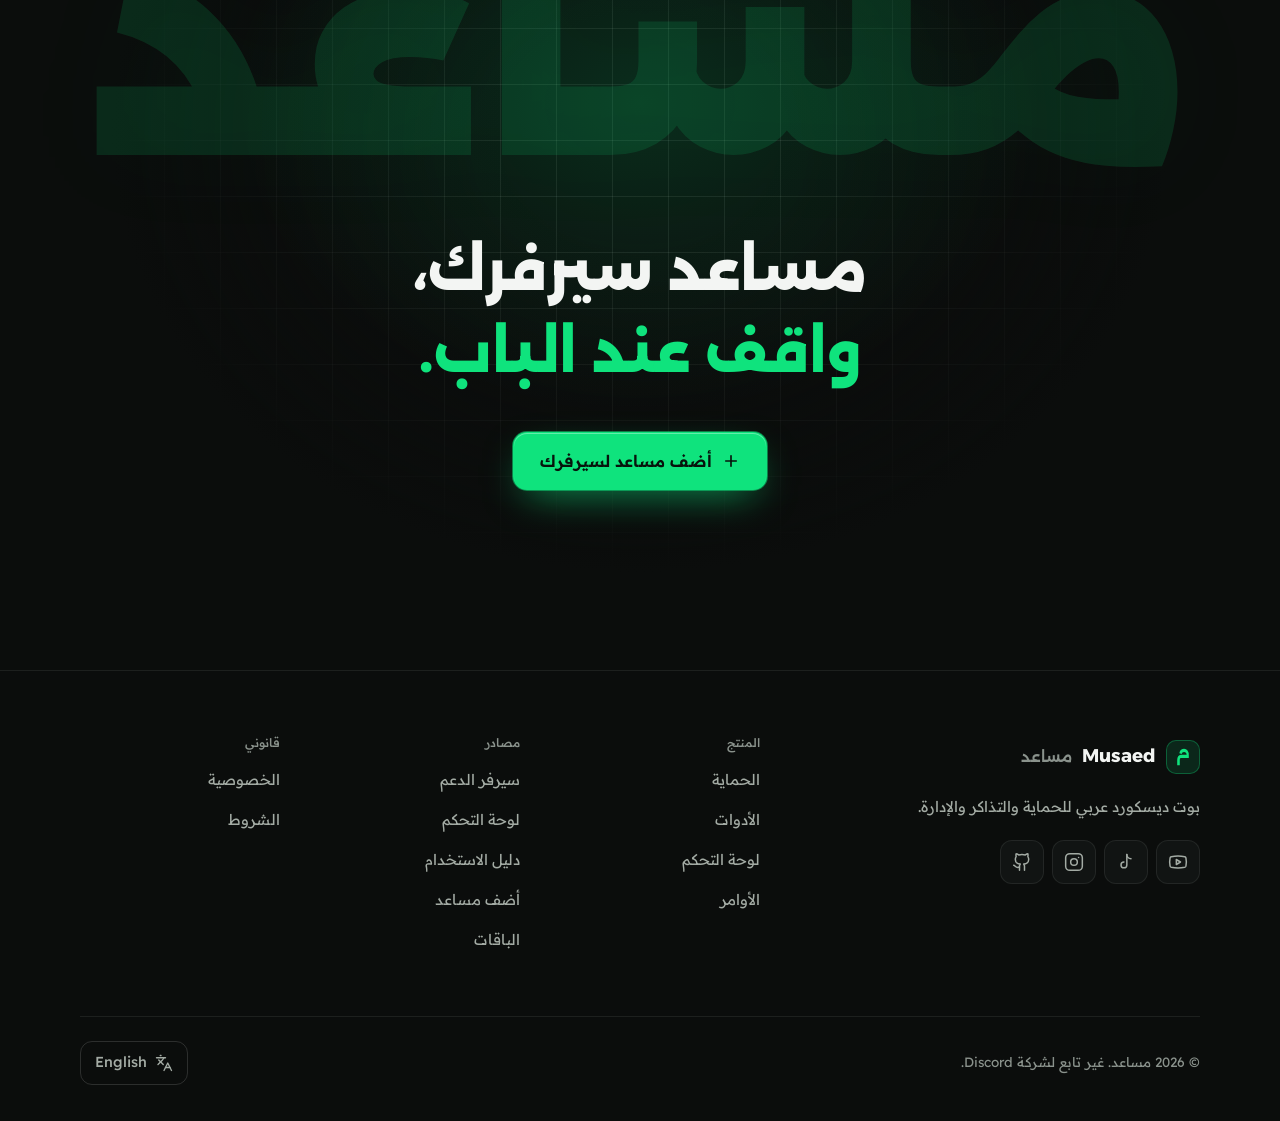
==== commit a3fcb3b5: "Partners section, self-roles and newer features, member DMs removed An official-partners section rig" ====
--- a/index.html
+++ b/index.html
@@ -23,7 +23,7 @@
   <link rel="apple-touch-icon" href="assets/Pics/musaed-avatar.png">
   <link rel="preload" href="assets/fonts/alexandria-arabic.woff2" as="font" type="font/woff2" crossorigin>
   <link rel="preload" href="assets/fonts/readexpro-arabic.woff2" as="font" type="font/woff2" crossorigin>
-  <link rel="stylesheet" href="assets/css/styles.css?v=12">
+  <link rel="stylesheet" href="assets/css/styles.css?v=14">
   <script type="application/ld+json">
 {
   "@context": "https://schema.org",
@@ -69,7 +69,9 @@
         "الحماية التلقائية",
         "الحماية من التخريب",
         "التذاكر",
-        "الترحيب والوداع والرتب التلقائية",
+        "الترحيب والوداع مع صورة ترحيب، والرتب التلقائية",
+        "لوحة يختار منها الأعضاء رتبهم",
+        "ردود تلقائية مع صورة أو ملف",
         "سجل الأحداث",
         "فحص السيرفر",
         "لوحة تحكم ويب"
@@ -155,8 +157,8 @@
       if (lang === 'ar') d.classList.add('i18n-pending');
     })();
   </script>
-  <script src="assets/js/i18n.js?v=7" defer></script>
-  <script src="assets/js/main.js?v=5" defer></script>
+  <script src="assets/js/i18n.js?v=9" defer></script>
+  <script src="assets/js/main.js?v=7" defer></script>
 </head>
 <body>
   <a class="skip" href="#main" data-i18n="skip">Skip to content</a>
@@ -327,11 +329,42 @@
     <section class="ticker" aria-label="Features" data-i18n-attr="aria-label:ticker.aria">
       <div class="ticker-track">
         <ul>
-          <li data-i18n="tk.1">Age gate</li><li data-i18n="tk.2">Captcha</li><li data-i18n="tk.3">Honeypot</li><li data-i18n="tk.4">AutoMod</li><li data-i18n="tk.13">Anti-nuke</li><li data-i18n="tk.5">Raid detection</li><li data-i18n="tk.6">Tickets</li><li data-i18n="tk.7">Welcome</li><li data-i18n="tk.8">Shortcuts</li><li data-i18n="tk.9">Auto-responses</li><li data-i18n="tk.10">Mod logs</li><li data-i18n="tk.14">Server log</li><li data-i18n="tk.15">Server checkup</li><li data-i18n="tk.11">Member DMs</li><li data-i18n="tk.12">Web dashboard</li>
+          <li data-i18n="tk.1">Age gate</li><li data-i18n="tk.2">Captcha</li><li data-i18n="tk.3">Honeypot</li><li data-i18n="tk.4">AutoMod</li><li data-i18n="tk.13">Anti-nuke</li><li data-i18n="tk.5">Raid detection</li><li data-i18n="tk.6">Tickets</li><li data-i18n="tk.7">Welcome</li><li data-i18n="tk.16">Self-roles</li><li data-i18n="tk.8">Shortcuts</li><li data-i18n="tk.9">Auto-responses</li><li data-i18n="tk.10">Mod logs</li><li data-i18n="tk.14">Server log</li><li data-i18n="tk.15">Server checkup</li><li data-i18n="tk.12">Web dashboard</li>
         </ul>
         <ul aria-hidden="true">
-          <li data-i18n="tk.1">Age gate</li><li data-i18n="tk.2">Captcha</li><li data-i18n="tk.3">Honeypot</li><li data-i18n="tk.4">AutoMod</li><li data-i18n="tk.13">Anti-nuke</li><li data-i18n="tk.5">Raid detection</li><li data-i18n="tk.6">Tickets</li><li data-i18n="tk.7">Welcome</li><li data-i18n="tk.8">Shortcuts</li><li data-i18n="tk.9">Auto-responses</li><li data-i18n="tk.10">Mod logs</li><li data-i18n="tk.14">Server log</li><li data-i18n="tk.15">Server checkup</li><li data-i18n="tk.11">Member DMs</li><li data-i18n="tk.12">Web dashboard</li>
+          <li data-i18n="tk.1">Age gate</li><li data-i18n="tk.2">Captcha</li><li data-i18n="tk.3">Honeypot</li><li data-i18n="tk.4">AutoMod</li><li data-i18n="tk.13">Anti-nuke</li><li data-i18n="tk.5">Raid detection</li><li data-i18n="tk.6">Tickets</li><li data-i18n="tk.7">Welcome</li><li data-i18n="tk.16">Self-roles</li><li data-i18n="tk.8">Shortcuts</li><li data-i18n="tk.9">Auto-responses</li><li data-i18n="tk.10">Mod logs</li><li data-i18n="tk.14">Server log</li><li data-i18n="tk.15">Server checkup</li><li data-i18n="tk.12">Web dashboard</li>
         </ul>
+      </div>
+    </section>
+
+    <!-- PARTNERS: name, description and link live here; main.js partners() adds the
+         live icon and member count from the dashboard's /api/public/partners. -->
+    <section class="section partners-sec" id="partners">
+      <div class="wrap">
+        <div class="sec-head center reveal">
+          <p class="eyebrow"><span data-i18n="pt.eyebrow">Partners</span></p>
+          <h2 class="h2" data-i18n="pt.title">Servers that <em>trust Musaed.</em></h2>
+        </div>
+        <div class="partners">
+          <article class="partner reveal" data-partner="M2Uz4Pcpxc">
+            <div class="partner-banner" data-partner-banner aria-hidden="true"></div>
+            <div class="partner-body">
+              <span class="partner-icon" data-partner-icon aria-hidden="true">هـ</span>
+              <div class="partner-copy">
+                <span class="partner-tag" data-i18n="pt.official">Official partner</span>
+                <!-- Written here on purpose, never read from Discord: a hacked server gets renamed. -->
+                <h3><span dir="rtl">هـوسـت لانـد - S1</span></h3>
+                <p data-i18n="pt.hl7">A roleplay server.</p>
+                <ul class="partner-stats">
+                  <li data-partner-count hidden></li>
+                  <li class="on" data-partner-online hidden></li>
+                </ul>
+              </div>
+              <a class="btn btn-primary" href="https://discord.gg/M2Uz4Pcpxc" target="_blank" rel="noopener"><span data-i18n="pt.join">Join the server</span></a>
+            </div>
+          </article>
+        </div>
+        <p class="partners-cta reveal"><span data-i18n="pt.cta">Want your server here?</span> <a href="https://discord.gg/CcwRT6K5qv" target="_blank" rel="noopener" data-i18n="pt.ctaLink">Talk to us in the support server</a></p>
       </div>
     </section>
 
@@ -457,7 +490,7 @@
               <span class="layer-n">05</span>
               <span class="tag"><svg class="i" aria-hidden="true"><use href="#i-shieldalert"/></svg><span data-i18n="l5.tag">Anti-nuke</span></span>
               <h3 data-i18n="l5.title">Stopped before the server is gone.</h3>
-              <p data-i18n="l5.desc">If someone starts deleting channels or roles, or mass-banning or mass-kicking members, Musaed removes their roles right away and alerts your staff. It's on from the moment you add the bot, and you can turn it off.</p>
+              <p data-i18n="l5.desc">If someone starts deleting channels or roles, mass-banning or mass-kicking, creating webhooks or adding bots, Musaed removes their roles right away, kicks the bots they added and alerts your staff. Give @everyone a dangerous permission and they're banned on the spot, with the permission taken back. It's on from the moment you add the bot, and you can turn it off.</p>
             </div>
             <div class="layer-vis vis-nuke" aria-hidden="true">
               <div class="vis-top"><span data-i18n="l5.window">Destructive actions in 60 seconds</span><b data-i18n="l5.limit">limit 5</b></div>
@@ -512,7 +545,7 @@
           <article class="card c-auto reveal">
             <span class="tag"><svg class="i" aria-hidden="true"><use href="#i-message"/></svg><span data-i18n="t3.tag">Auto-responses</span></span>
             <h3 data-i18n="t3.title">Answers the questions you're tired of.</h3>
-            <p data-i18n="t3.desc">Set a trigger word and a reply. Anyone who types it gets the answer instantly.</p>
+            <p data-i18n="t3.desc">Set a trigger word and a reply, with an image, PDF or text file attached if you like. Anyone who types it gets the answer instantly.</p>
             <div class="vis-auto-r" aria-hidden="true">
               <div class="bubble u" data-i18n="t3.q">how do i get <mark>roles</mark>?</div>
               <div class="bubble b"><span class="bot-av sm"><svg><use href="#glyph"/></svg></span><span data-i18n="t3.a">Head to #roles and pick yours.</span></div>
@@ -522,7 +555,7 @@
           <article class="card c-welcome reveal">
             <span class="tag"><svg class="i" aria-hidden="true"><use href="#i-userplus"/></svg><span data-i18n="t4.tag">Welcome</span></span>
             <h3 data-i18n="t4.title">Welcome message, goodbye message and auto-role.</h3>
-            <p data-i18n="t4.desc">Greet every member in the channel you pick, and say goodbye when they leave (not when they're kicked or banned). New members get one role automatically, new bots a separate one.</p>
+            <p data-i18n="t4.desc">Greet every member in the channel you pick, with a picture card of their avatar, name and member number, and say goodbye when they leave (not when they're kicked or banned). New members get one role automatically, new bots a separate one.</p>
             <div class="vis-welcome" aria-hidden="true">
               <span class="w-av">S</span>
               <div><b data-i18n="t4.hi">Welcome, @sara!</b><small data-i18n="t4.num">You're member #1,204. Glad you're here.</small></div>
@@ -571,16 +604,13 @@
             </div>
           </article>
 
-          <article class="card c-dms reveal">
-            <div class="dms-copy">
-              <span class="tag"><svg class="i" aria-hidden="true"><use href="#i-send"/></svg><span data-i18n="t6.tag">Member DMs</span></span>
-              <h3 data-i18n="t6.title">One message, every member's inbox.</h3>
-              <p data-i18n="t6.desc">Write it once in the dashboard. Musaed delivers it to each member one at a time, at a pace that keeps your server safe from rate limits.</p>
-            </div>
-            <div class="vis-dms" aria-hidden="true">
-              <div class="dms-top"><span data-i18n="t6.sending">Sending</span><b><span data-dm-count>0</span> / 1,204</b></div>
-              <div class="dms-bar"><i></i></div>
-              <div class="dms-queue"><span class="av" style="--c:#9ae6c4">L</span><span class="av" style="--c:#ffd08a">O</span><span class="av" style="--c:#c7b8ff">S</span><span class="av" style="--c:#ff9d9d">Y</span><span class="av" style="--c:#9ad7ff">M</span><span class="more">+1,199</span></div>
+          <article class="card c-roles reveal">
+            <span class="tag"><svg class="i" aria-hidden="true"><use href="#i-badge"/></svg><span data-i18n="t9.tag">Self-roles</span></span>
+            <h3 data-i18n="t9.title">Members pick their own roles.</h3>
+            <p data-i18n="t9.desc">Post one panel with up to 10 buttons, each with its own emoji and colour. A member clicks to take a role and clicks again to drop it.</p>
+            <div class="vis-roles" aria-hidden="true">
+              <div class="btns"><span class="rb-blurple">🎮 <span data-i18n="t9.r1">Gamer</span></span><span class="rb-green">🎨 <span data-i18n="t9.r2">Artist</span></span><span>📢 <span data-i18n="t9.r3">News</span></span></div>
+              <div class="sys"><svg class="i"><use href="#i-check"/></svg><span data-i18n="t9.done">sara took @Gamer</span></div>
             </div>
           </article>
         </div>
@@ -756,7 +786,7 @@
             <ul>
               <li><svg class="i" aria-hidden="true"><use href="#i-check"/></svg><span data-i18n="plans.f1">Age gate, captcha and honeypot</span></li>
               <li><svg class="i" aria-hidden="true"><use href="#i-check"/></svg><span data-i18n="plans.f2">AutoMod, anti-nuke and raid detection</span></li>
-              <li><svg class="i" aria-hidden="true"><use href="#i-check"/></svg><span data-i18n="plans.f3">Tickets, welcome and goodbye, auto-roles, shortcuts and auto-responses</span></li>
+              <li><svg class="i" aria-hidden="true"><use href="#i-check"/></svg><span data-i18n="plans.f3">Tickets, welcome and goodbye with a picture card, auto-roles, self-roles, shortcuts and auto-responses</span></li>
               <li><svg class="i" aria-hidden="true"><use href="#i-check"/></svg><span data-i18n="plans.f4">Mod logs, the server log and /lookup</span></li>
               <li><svg class="i" aria-hidden="true"><use href="#i-check"/></svg><span data-i18n="plans.f6">/checkup and alerts when a feature breaks</span></li>
               <li><svg class="i" aria-hidden="true"><use href="#i-check"/></svg><span data-i18n="plans.f5">The full web dashboard</span></li>
@@ -771,7 +801,8 @@
               <li><svg class="i" aria-hidden="true"><use href="#i-check"/></svg><span data-i18n="plans.p1">Everything in Free</span></li>
               <li><svg class="i" aria-hidden="true"><use href="#i-check"/></svg><span data-i18n="plans.p4">Your server's own colour and footer on Musaed's messages</span></li>
               <li><svg class="i" aria-hidden="true"><use href="#i-check"/></svg><span data-i18n="plans.p5">More than one ticket panel, with buttons that open a ticket type in one click</span></li>
-              <li><svg class="i" aria-hidden="true"><use href="#i-check"/></svg><span data-i18n="plans.p2">Higher allowances for shortcuts and auto-responses</span></li>
+              <li><svg class="i" aria-hidden="true"><use href="#i-check"/></svg><span data-i18n="plans.p6">Your own background on the welcome card</span></li>
+              <li><svg class="i" aria-hidden="true"><use href="#i-check"/></svg><span data-i18n="plans.p2">Higher allowances for shortcuts and auto-responses, and more of them with a file</span></li>
             </ul>
           </article>
         </div>
--- a/assets/css/styles.css
+++ b/assets/css/styles.css
@@ -689,10 +689,8 @@
   .bento { grid-template-columns: repeat(6, 1fr); }
   .c-tickets, .c-short { grid-column: span 3; }
   .c-auto, .c-welcome, .c-lookup { grid-column: span 2; }
-  .c-log, .c-check { grid-column: span 3; }
-  .bento .card.c-dms { grid-column: span 6; display: grid; grid-template-columns: 1fr 1fr; align-items: center; gap: 48px; }
-}
-@media (min-width: 768px) and (max-width: 1099px) { .c-dms { grid-column: span 2; } }
+  .c-log, .c-check, .c-roles { grid-column: span 2; }
+}
 .card {
   position: relative; isolation: isolate; overflow: hidden; display: flex; flex-direction: column;
   padding: clamp(22px, 2.4vw, 30px); border-radius: var(--r);
@@ -707,7 +705,7 @@
 .card h3 { font: 700 clamp(1.3rem, 1.8vw, 1.55rem)/1.2 var(--f-display); letter-spacing: -.025em; margin: 14px 0 10px; text-wrap: balance; }
 html[lang="ar"] .card h3 { line-height: 1.5; }
 .card p { color: var(--dim); font-size: 15.5px; max-width: 46ch; }
-.card > .vis-ticket, .card > .vis-short, .card > .vis-auto-r, .card > .vis-lookup, .card > .vis-log, .card > .vis-check { margin-top: auto; padding-top: 26px; }
+.card > .vis-ticket, .card > .vis-short, .card > .vis-auto-r, .card > .vis-lookup, .card > .vis-log, .card > .vis-check, .card > .vis-roles { margin-top: auto; padding-top: 26px; }
 
 .vis-ticket .select {
   display: flex; align-items: center; justify-content: space-between; padding: 12px 14px; border-radius: 12px;
@@ -737,6 +735,17 @@
 .js .vis-short .sys { transition-delay: 1.1s; }
 .js .card.in .vis-short .line, .js .card.in .vis-short .sys { opacity: 1; transform: none; }
 
+/* Self-roles: Discord's button colours (grey, blurple, green), the same toggle the bot posts. */
+.vis-roles { display: grid; gap: 10px; }
+.vis-roles .btns { display: flex; flex-wrap: wrap; gap: 8px; }
+.vis-roles .btns > span { padding: 7px 12px; border-radius: 8px; background: #4e5058; color: #fff; font-size: 13px; font-weight: 500; }
+.vis-roles .btns > .rb-blurple { background: #5865f2; }
+.vis-roles .btns > .rb-green { background: #248046; }
+.vis-roles .sys { display: inline-flex; align-items: center; gap: 8px; justify-self: start; padding: 7px 12px; border-radius: 999px; font: 500 12px var(--f-mono); color: var(--accent); background: var(--accent-soft); }
+.vis-roles .sys .i { width: 14px; height: 14px; stroke-width: 2.6; }
+.js .vis-roles .sys { opacity: 0; transform: translateY(8px); transition: opacity .45s var(--ease-expo), transform .45s var(--ease-expo) .9s; }
+.js .card.in .vis-roles .sys { opacity: 1; transform: none; }
+
 .vis-auto-r { display: grid; gap: 8px; justify-items: start; }
 .bubble { padding: 10px 14px; border-radius: 14px; font-size: 14px; max-width: 100%; }
 .bubble.u { background: var(--bg-3); }
@@ -792,16 +801,6 @@
 .js .chk-alert { opacity: 0; transform: translateY(6px); transition: opacity .45s var(--ease-expo) 1s, transform .45s var(--ease-expo) 1s; }
 .js .card.in .chk-alert { opacity: 1; transform: none; }
 
-.vis-dms { display: grid; gap: 12px; padding: 20px; margin-top: 26px; border-radius: 18px; background: var(--bg); border: 1px solid var(--line); }
-@media (min-width: 1100px) { .vis-dms { margin-top: 0; } }
-.dms-top { display: flex; justify-content: space-between; font-size: 14px; color: var(--dim); }
-.dms-top b { font: 500 14px var(--f-mono); color: var(--text); font-variant-numeric: tabular-nums; direction: ltr; unicode-bidi: isolate; }
-.dms-bar { height: 8px; border-radius: 999px; background: var(--bg-3); overflow: hidden; }
-.dms-bar i { display: block; height: 100%; border-radius: inherit; transform-origin: left; transform: scaleX(var(--p, 0)); background: linear-gradient(90deg, var(--accent-deep), var(--accent)); transition: transform .3s linear; }
-[dir="rtl"] .dms-bar i { transform-origin: right; background: linear-gradient(270deg, var(--accent-deep), var(--accent)); }
-.dms-queue { display: flex; align-items: center; }
-.dms-queue .av { width: 32px; height: 32px; font-size: 12px; box-shadow: 0 0 0 3px var(--bg); margin-inline-end: -8px; }
-.dms-queue .more { margin-inline-start: 18px; font: 500 12px var(--f-mono); color: var(--mute); }
 
 /* ---------- Dashboard ---------- */
 .dash {
@@ -939,6 +938,32 @@
   content: ''; position: absolute; left: 50%; top: 35%; width: min(900px, 100%); height: 500px; transform: translateX(-50%);
   pointer-events: none; background: radial-gradient(ellipse at center, rgba(15, 227, 125, .09), transparent 65%);
 }
+/* Partners: one row per server (icon, copy, join button); a phone stacks the button under. */
+.section.partners-sec { padding-block: clamp(64px, 8vw, 104px); }
+.partners { display: grid; gap: 20px; max-width: 1080px; margin-inline: auto; }
+/* A big card: the server's banner across the top (a mint glow until it loads, or if the
+   server has none), the icon overlapping its lower edge, then name, counts and the button. */
+.partner { overflow: hidden; border-radius: var(--r); background: var(--bg-1); border: 1px solid var(--line); }
+.partner-banner { aspect-ratio: 3 / 1; max-height: 300px; width: 100%; background: radial-gradient(120% 140% at 50% 0%, rgba(15, 227, 125, .28), transparent 70%), var(--bg-2); background-size: cover; background-position: center; }
+.partner-body { display: grid; grid-template-columns: auto 1fr auto; align-items: end; gap: 24px; padding: 0 clamp(22px, 3vw, 40px) clamp(22px, 3vw, 36px); }
+.partner-icon { width: 120px; height: 120px; margin-top: -60px; display: grid; place-items: center; overflow: hidden; border-radius: 32px; border: 6px solid var(--bg-1); background: var(--bg-2); color: var(--accent); font: 800 48px var(--f-display); }
+.partner-icon img { width: 100%; height: 100%; object-fit: cover; }
+.partner-copy { display: grid; gap: 6px; min-width: 0; padding-top: 18px; }
+.partner-tag { font: 500 12px var(--f-mono); letter-spacing: .12em; text-transform: uppercase; color: var(--accent); }
+.partner h3 { font: 800 clamp(1.7rem, 3vw, 2.4rem)/1.1 var(--f-display); letter-spacing: -.02em; }
+.partner p { color: var(--dim); font-size: 16px; }
+.partner-stats { list-style: none; display: flex; flex-wrap: wrap; gap: 8px; margin-top: 6px; }
+.partner-stats li { padding: 6px 12px; border-radius: 999px; background: var(--bg-2); font: 500 13px var(--f-mono); color: var(--text); }
+.partner-stats li.on::before { content: ''; display: inline-block; width: 8px; height: 8px; margin-inline-end: 8px; border-radius: 50%; background: var(--accent); vertical-align: middle; }
+.partners-cta { margin-top: 24px; text-align: center; color: var(--dim); font-size: 15px; }
+.partners-cta a { color: var(--accent); }
+@media (max-width: 700px) {
+  .partner-body { grid-template-columns: 1fr; gap: 16px; }
+  .partner-icon { width: 96px; height: 96px; margin-top: -48px; border-radius: 26px; font-size: 40px; }
+  .partner-copy { padding-top: 0; }
+  .partner .btn { justify-self: stretch; }
+}
+
 .plans { position: relative; display: grid; gap: 16px; max-width: 920px; margin-inline: auto; }
 @media (min-width: 820px) { .plans { grid-template-columns: 1fr 1fr; } }
 .plan { position: relative; display: flex; flex-direction: column; gap: 22px; padding: clamp(26px, 3vw, 36px); border-radius: var(--r); background: var(--bg-1); border: 1px solid var(--line); }
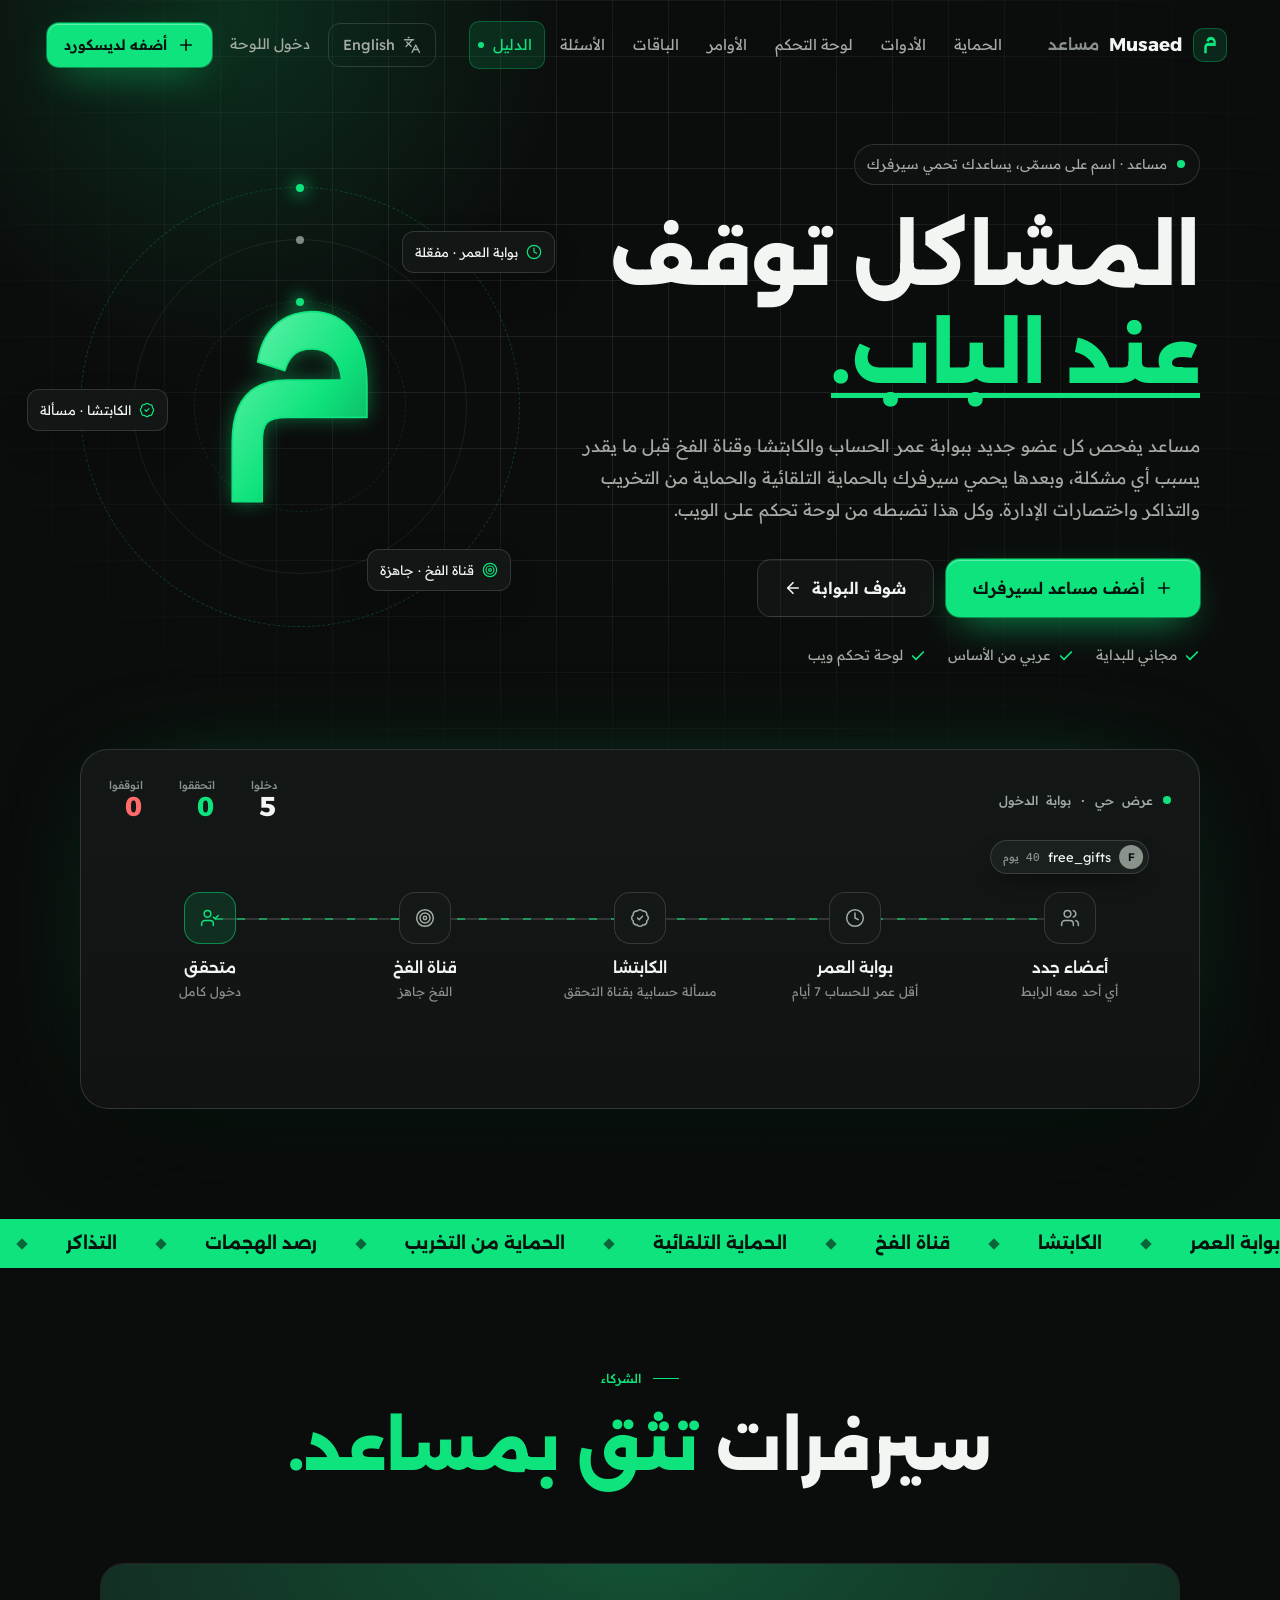
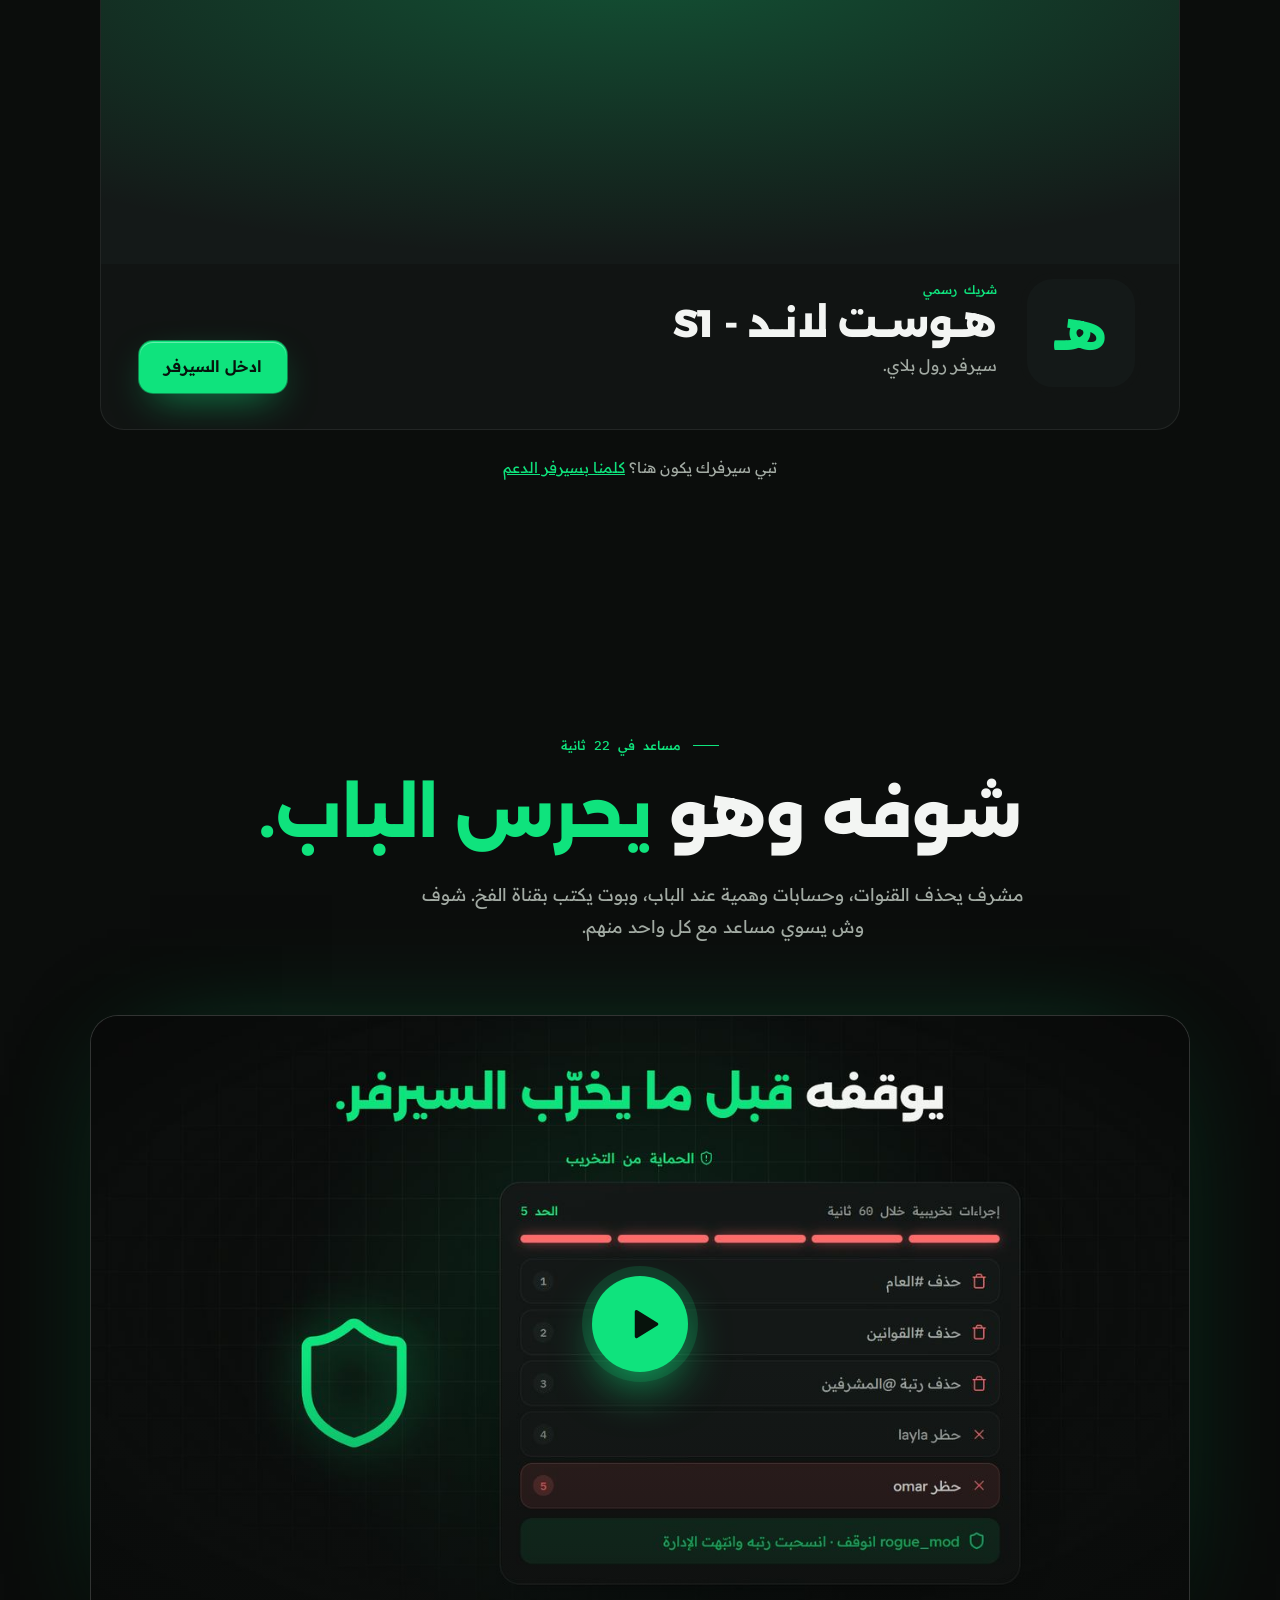
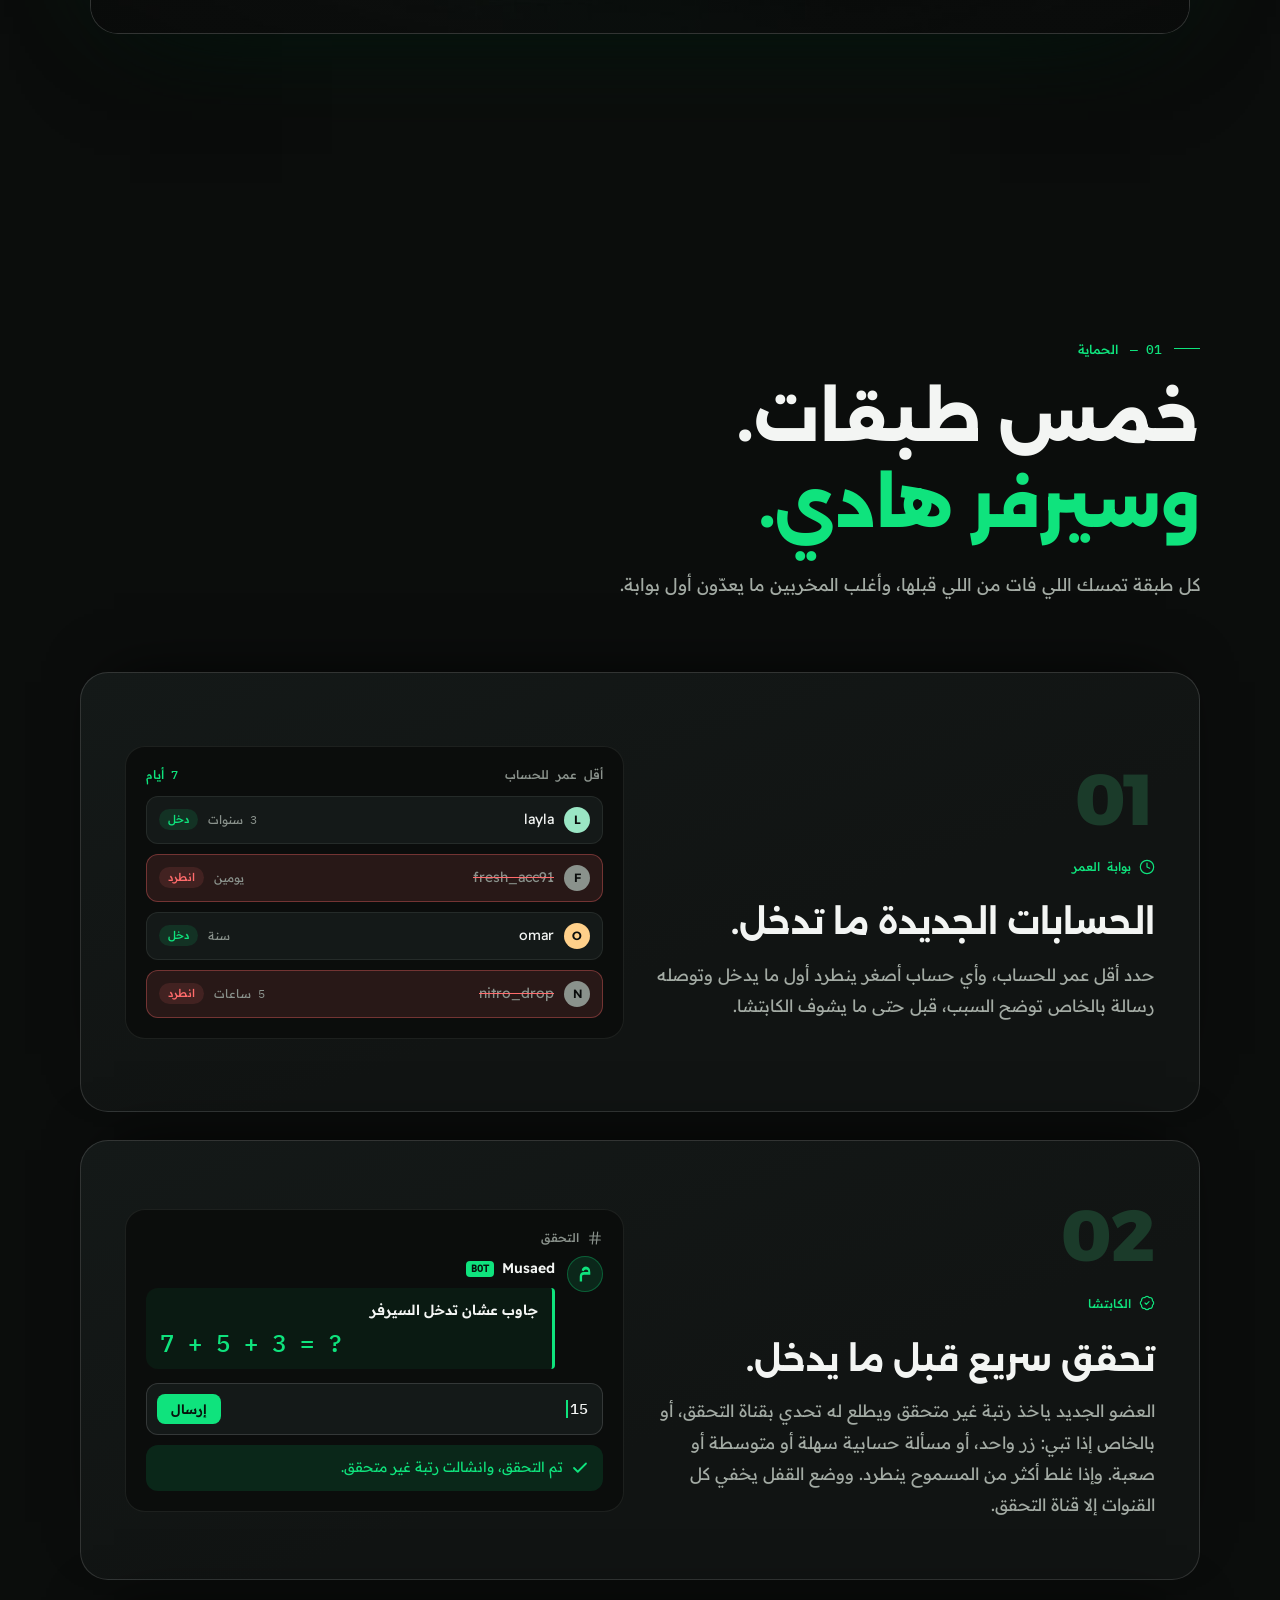
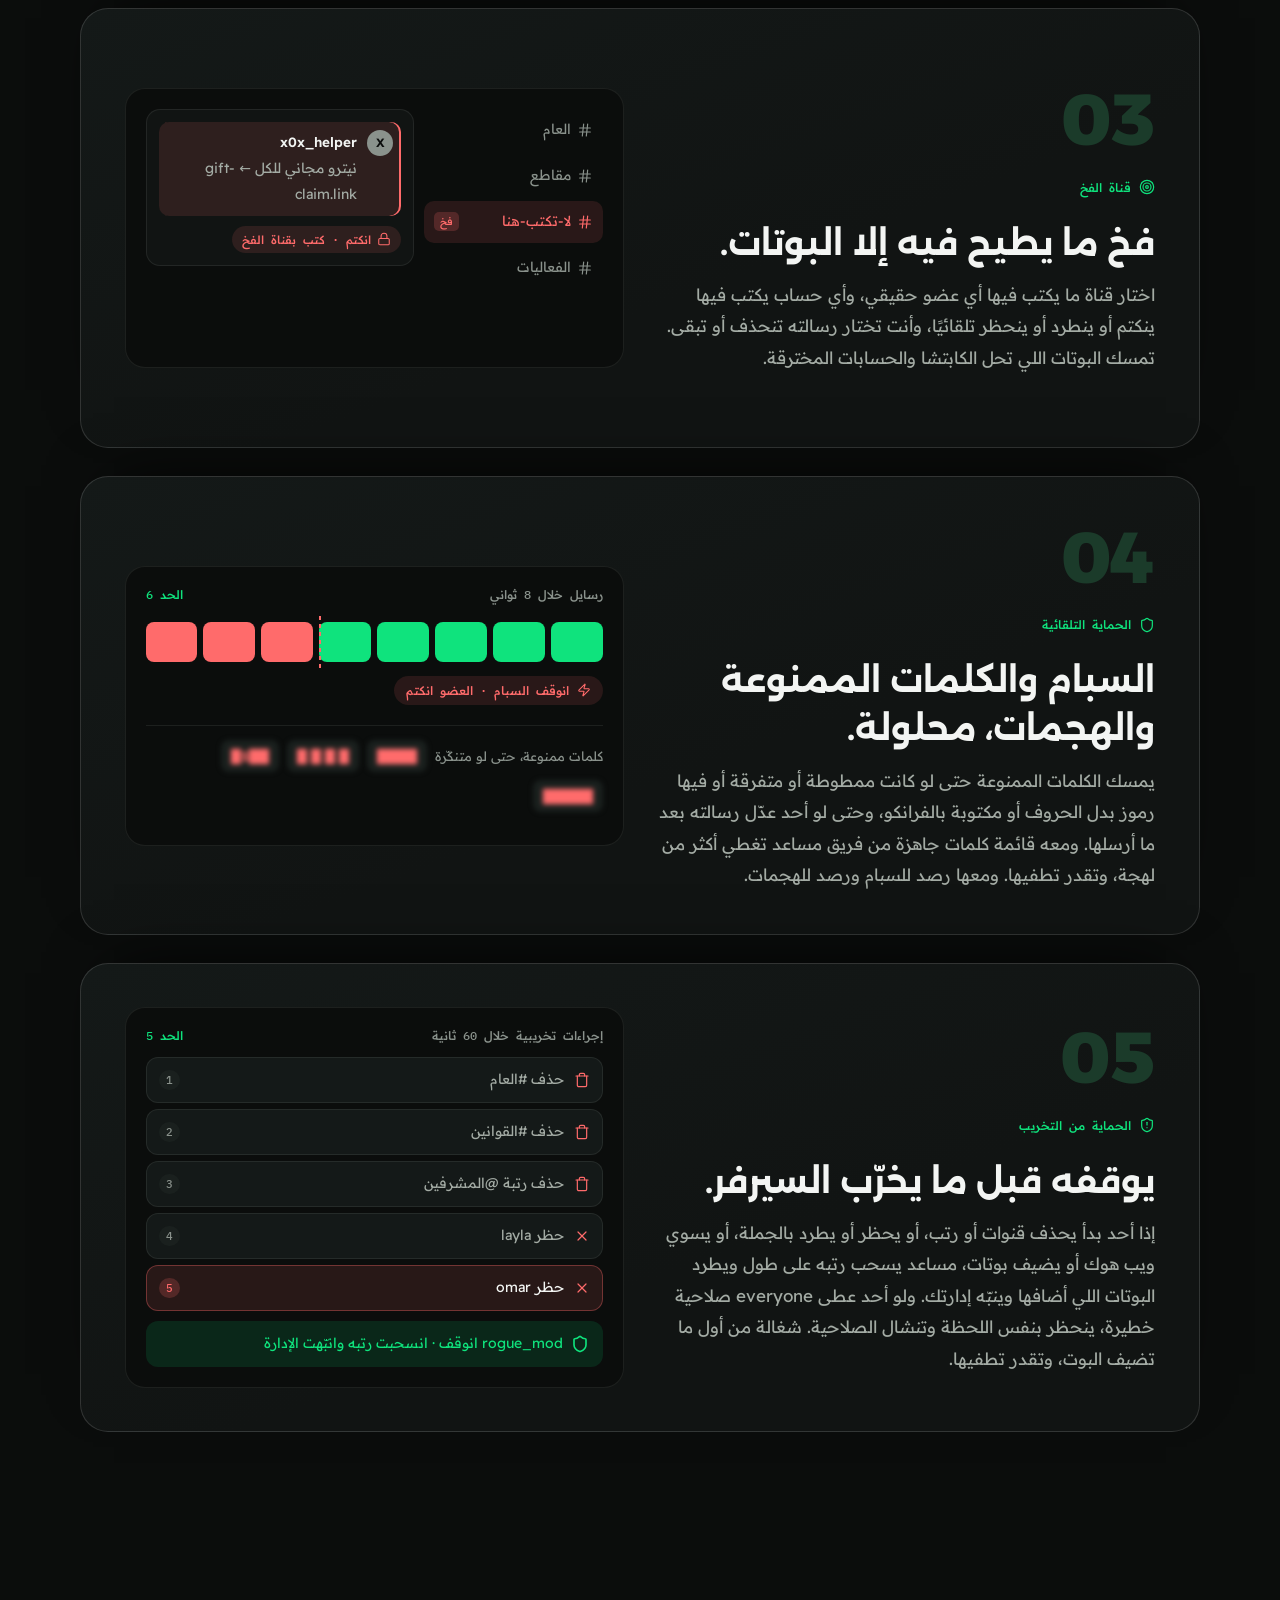
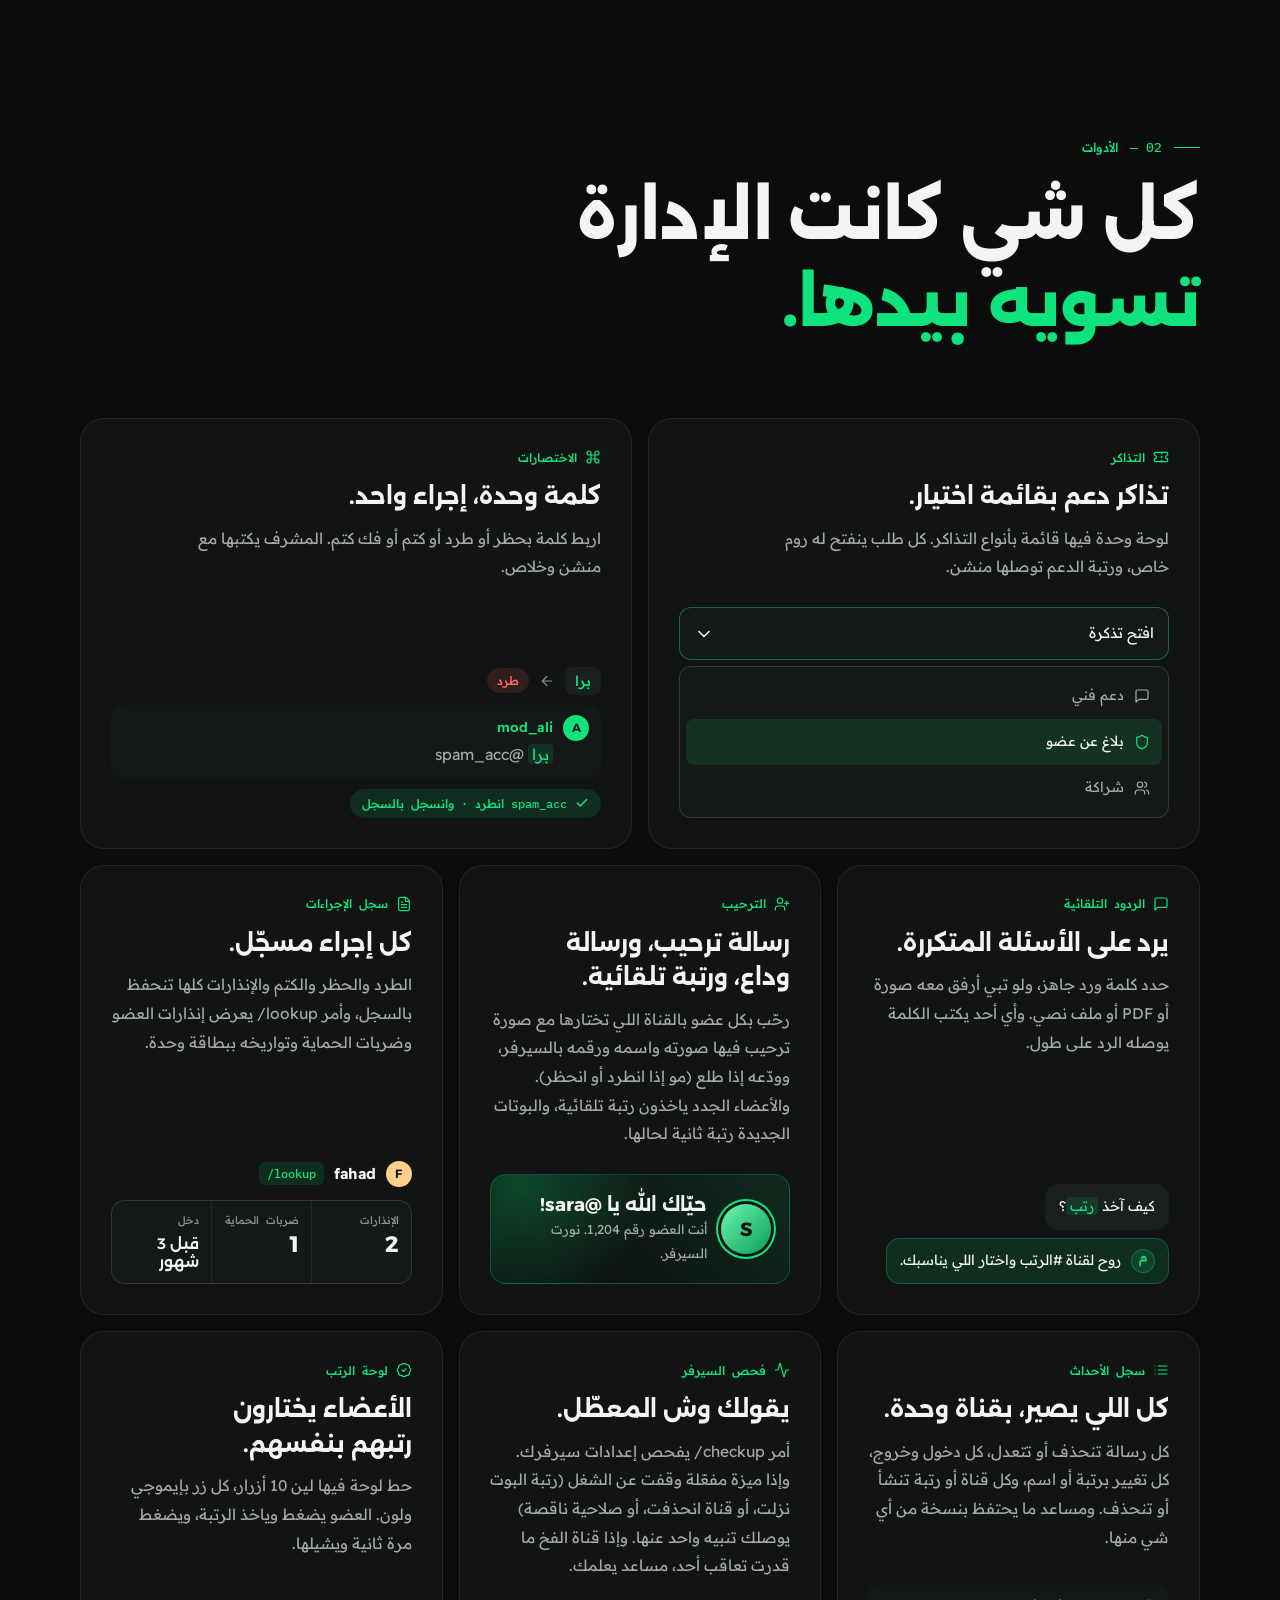
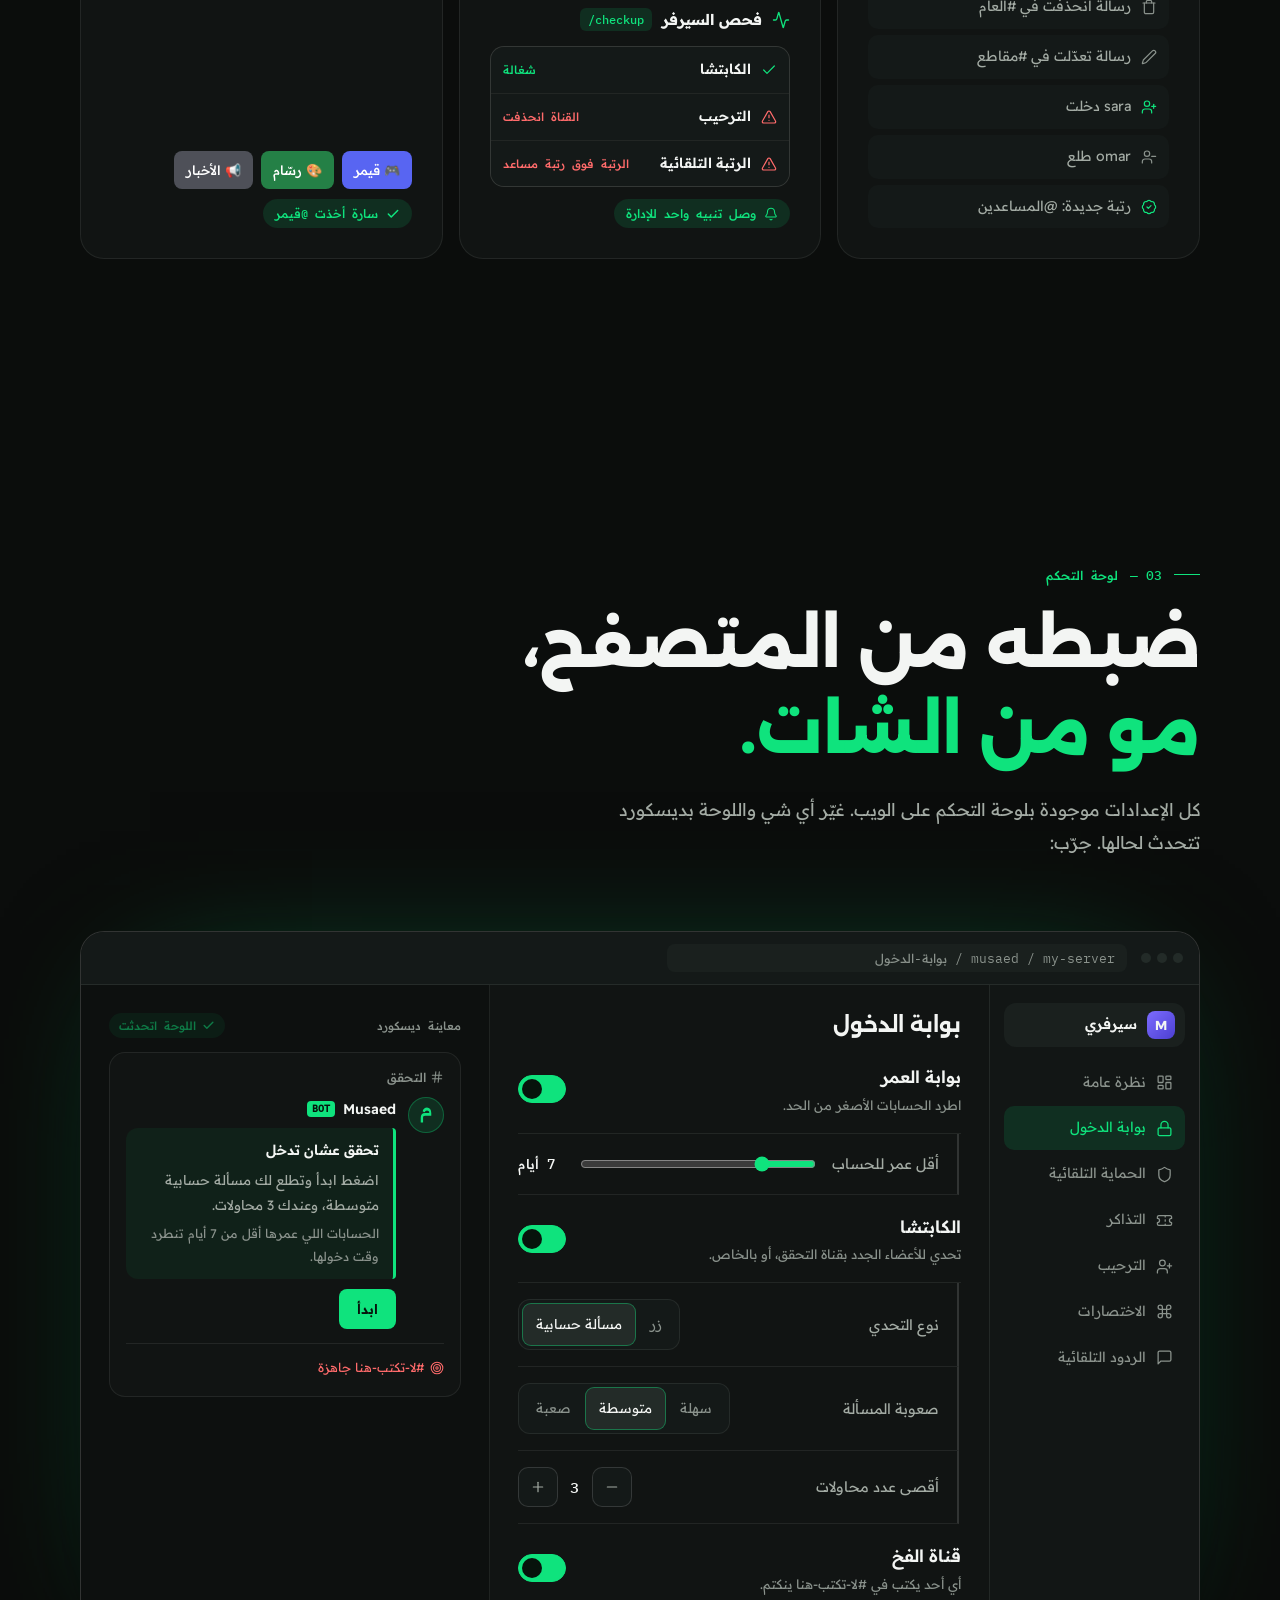
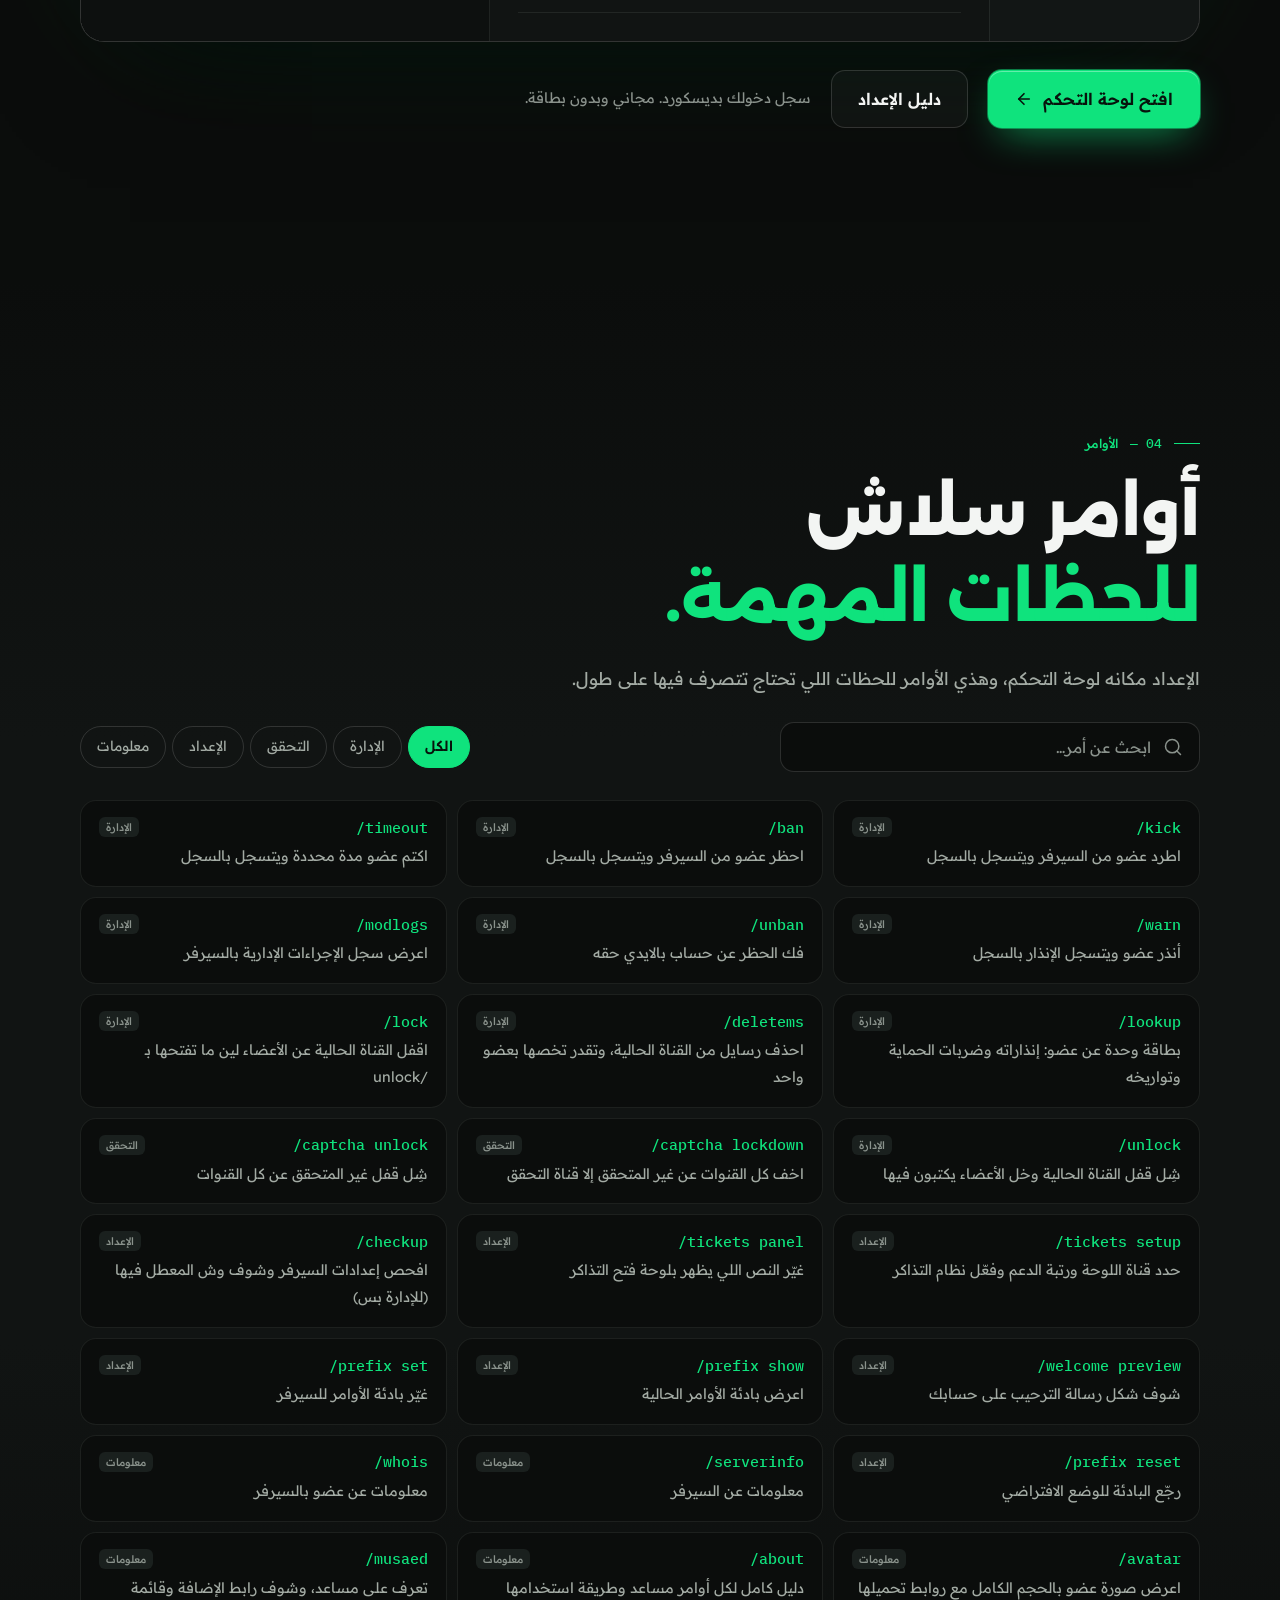
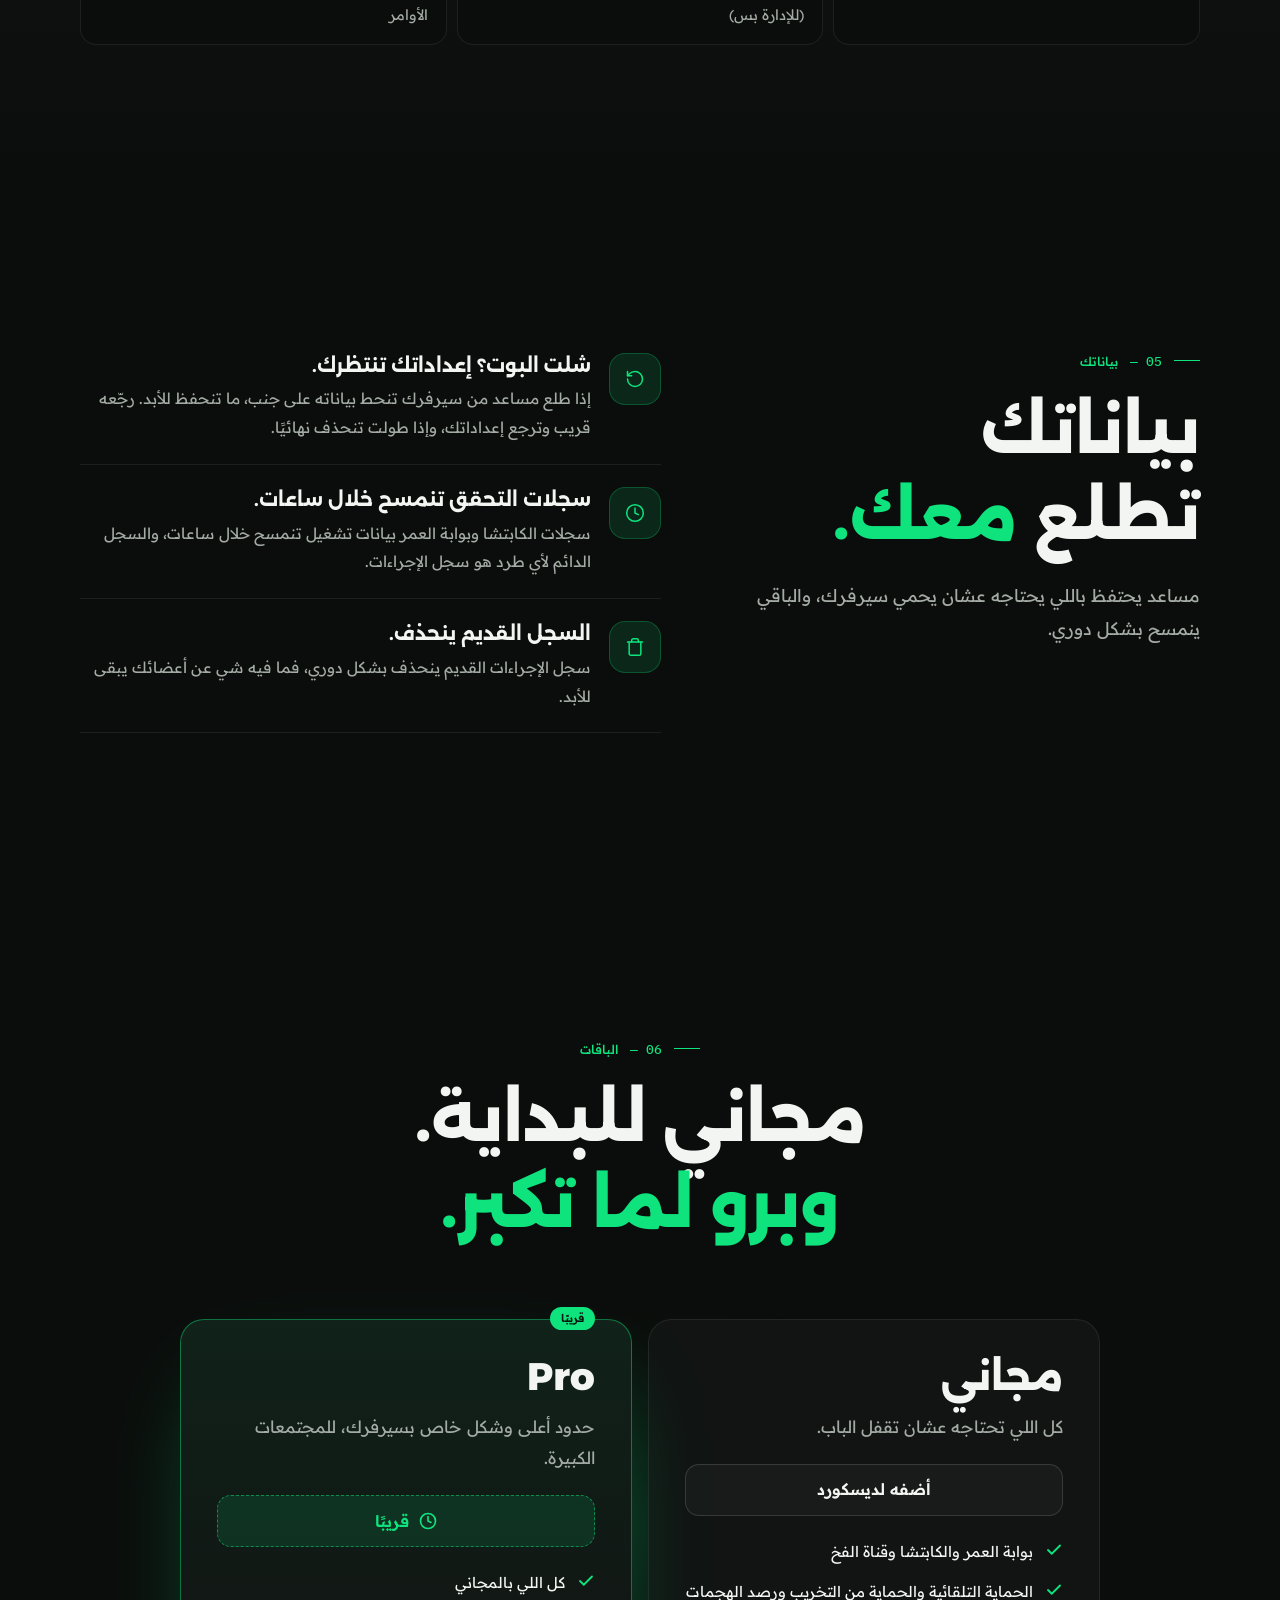
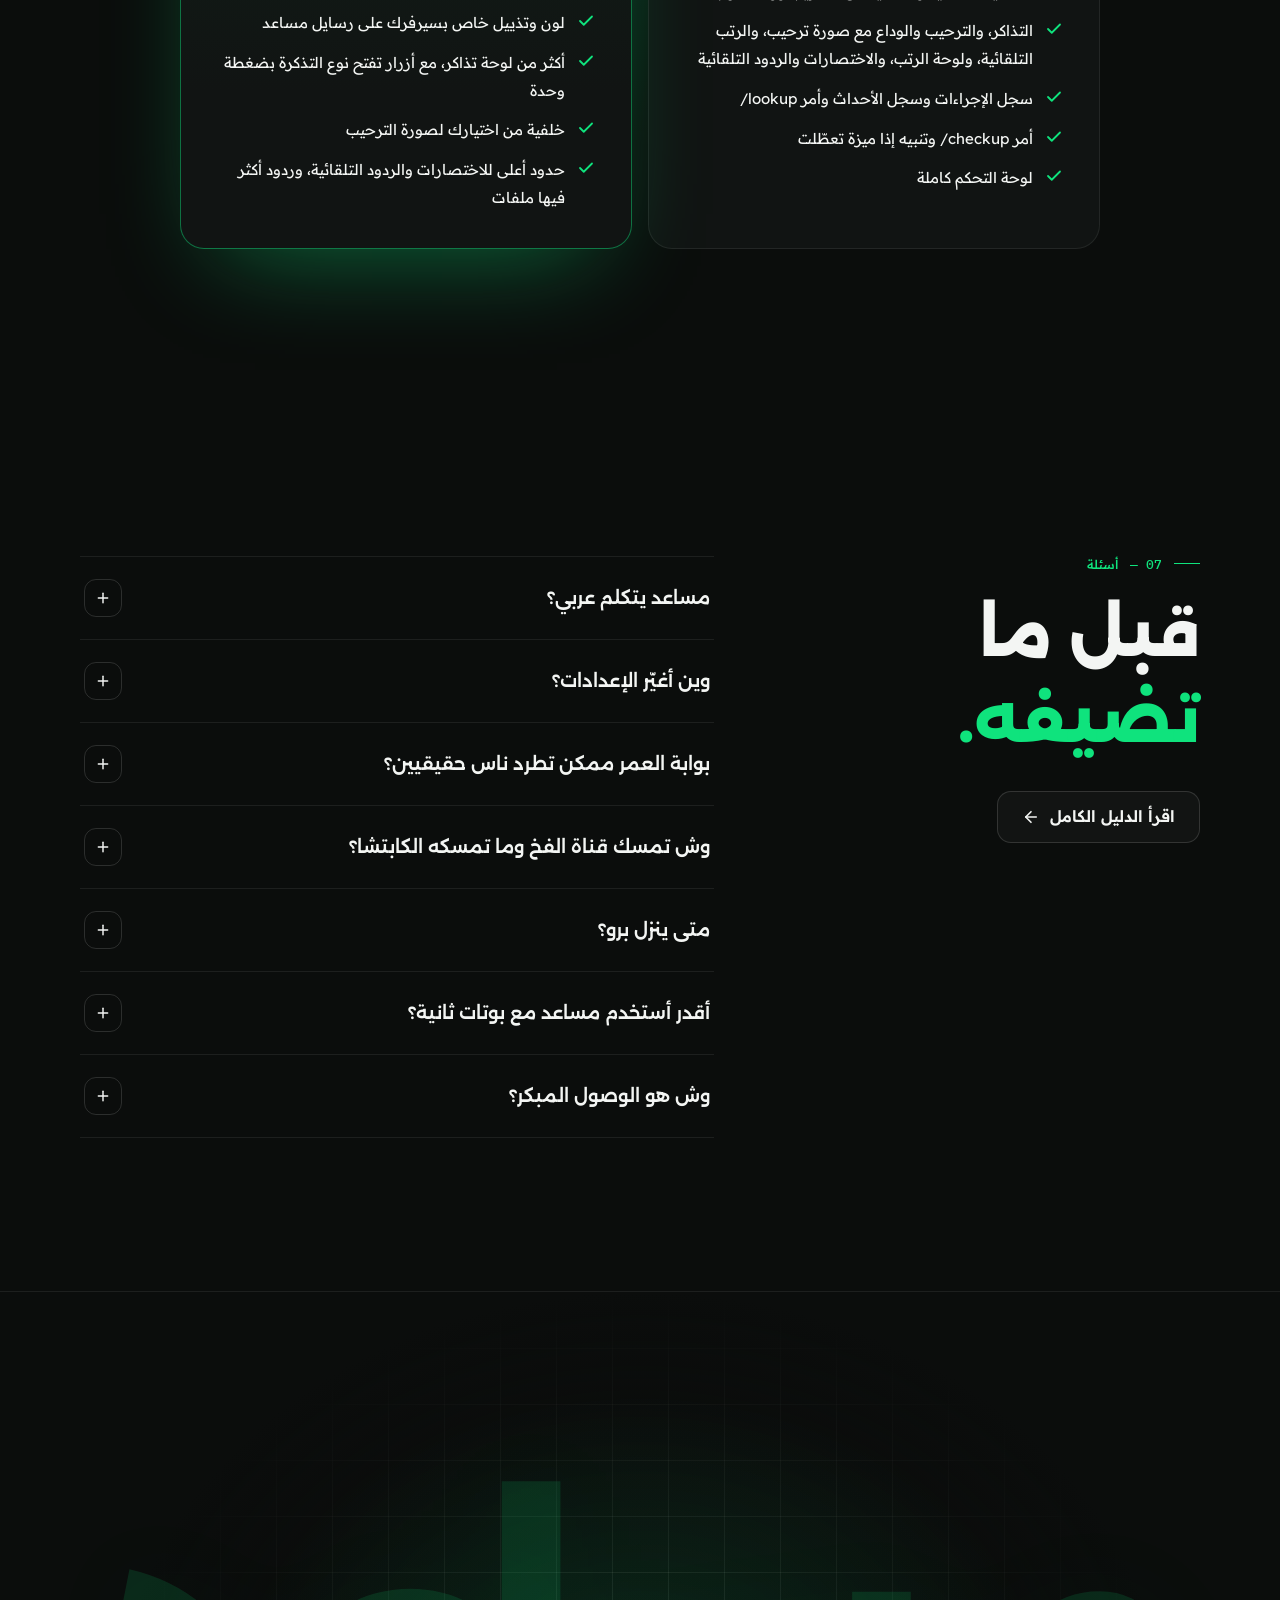
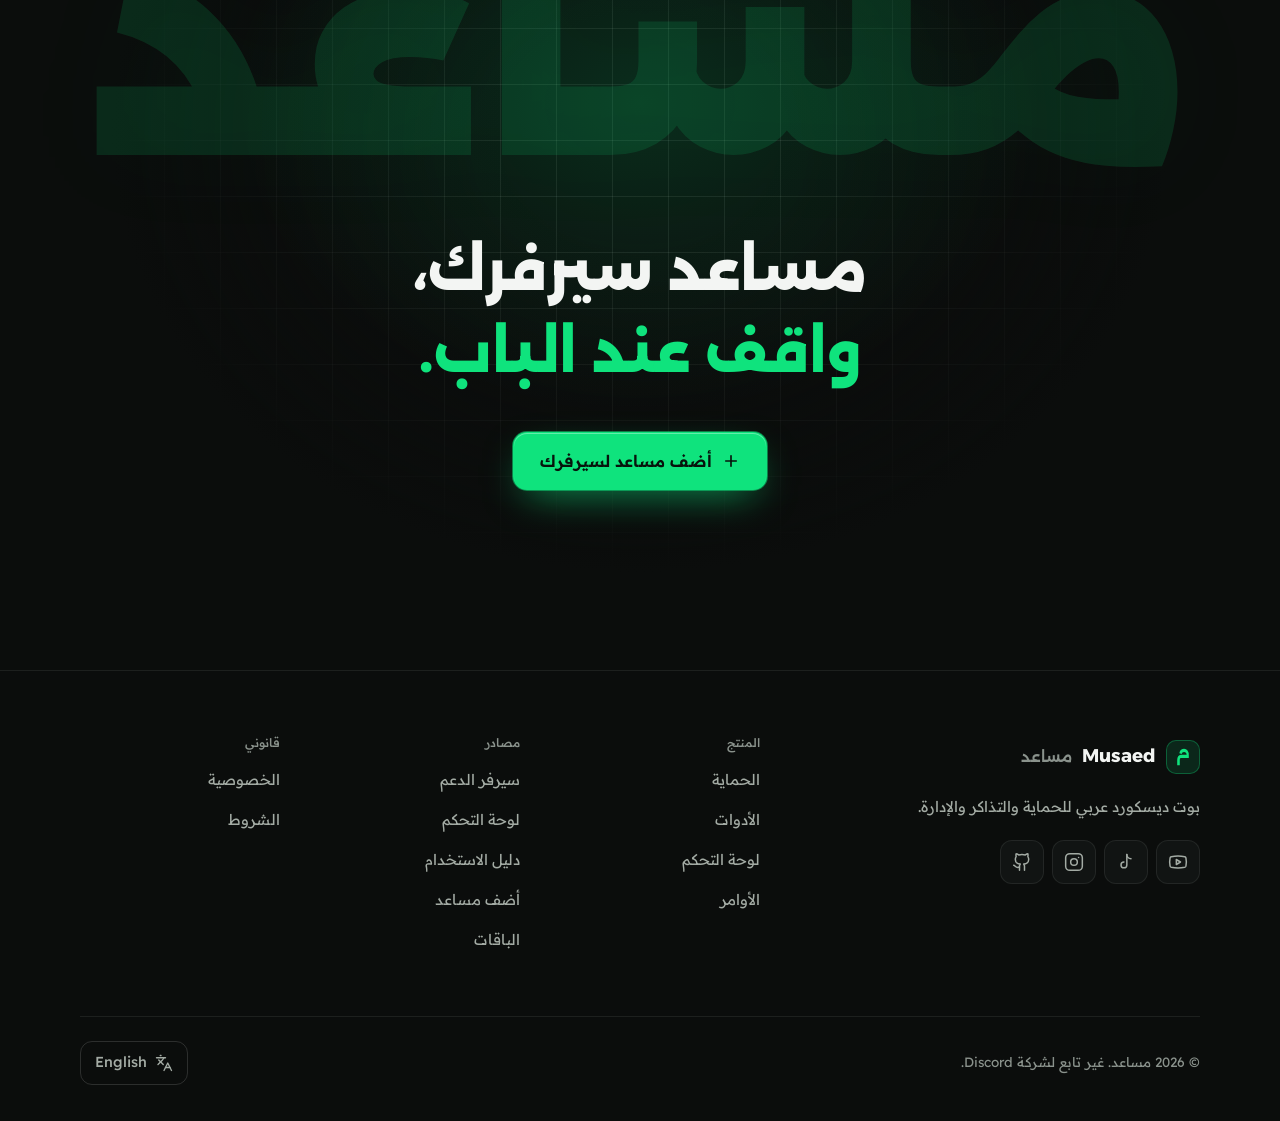
==== commit ff01c97e: "SEO and brand pass: guide titles, fuller JSON-LD, real demo numbers - Guide pages: titles (and OG/Tw" ====
--- a/index.html
+++ b/index.html
@@ -4,7 +4,7 @@
   <meta charset="utf-8">
   <meta name="viewport" content="width=device-width, initial-scale=1">
   <title>مساعد — بوت ديسكورد اللي يحرس الباب</title>
-  <meta name="description" content="مساعد يفحص كل عضو جديد ببوابة عمر الحساب والكابتشا وقناة الفخ، ويحمي سيرفرك من السبام والتخريب، ومعه التذاكر واختصارات الإدارة وسجل الأحداث. عربي من الأساس، وتضبطه من لوحة تحكم على الويب.">
+  <meta name="description" content="مساعد بوت ديسكورد عربي يحرس باب سيرفرك: بوابة عمر الحساب والكابتشا وقناة الفخ، وحماية من السبام والتخريب، وتذاكر وترحيب. وكل شي من لوحة تحكم ويب.">
   <meta name="theme-color" content="#0b0d0c">
   <meta property="og:locale" content="ar_SA">
   <meta property="og:locale:alternate" content="en_US">
@@ -13,10 +13,14 @@
   <meta property="og:type" content="website">
   <meta property="og:url" content="https://musaed.dev/">
   <meta property="og:image" content="https://musaed.dev/assets/Pics/musaed-banner.png">
+  <meta property="og:image:width" content="960">
+  <meta property="og:image:height" content="540">
+  <meta property="og:image:alt" content="شعار مساعد: Musaed | مساعد">
   <meta name="twitter:card" content="summary_large_image">
   <meta name="twitter:title" content="مساعد · Musaed">
   <meta name="twitter:description" content="المشاكل توقف عند الباب. بوت ديسكورد عربي للحماية والتذاكر والإدارة.">
   <meta name="twitter:image" content="https://musaed.dev/assets/Pics/musaed-banner.png">
+  <meta name="twitter:image:alt" content="شعار مساعد: Musaed | مساعد">
   <link rel="canonical" href="https://musaed.dev/">
   <link rel="icon" href="assets/Pics/musaed-favicon.svg" type="image/svg+xml">
   <link rel="alternate icon" href="assets/Pics/musaed-favicon.png" type="image/png">
@@ -47,7 +51,7 @@
       "@id": "https://musaed.dev/#website",
       "url": "https://musaed.dev/",
       "name": "مساعد",
-      "inLanguage": "ar",
+      "inLanguage": ["ar", "en"],
       "publisher": { "@id": "https://musaed.dev/#org" }
     },
     {
@@ -67,15 +71,30 @@
         "الكابتشا",
         "قناة الفخ",
         "الحماية التلقائية",
+        "رصد الهجمات",
         "الحماية من التخريب",
         "التذاكر",
+        "اختصارات الإدارة",
         "الترحيب والوداع مع صورة ترحيب، والرتب التلقائية",
         "لوحة يختار منها الأعضاء رتبهم",
         "ردود تلقائية مع صورة أو ملف",
+        "سجل الإجراءات",
         "سجل الأحداث",
         "فحص السيرفر",
         "لوحة تحكم ويب"
       ],
+      "publisher": { "@id": "https://musaed.dev/#org" }
+    },
+    {
+      "@type": "VideoObject",
+      "@id": "https://musaed.dev/#film",
+      "name": "مساعد في 22 ثانية",
+      "description": "فيديو مدته 22 ثانية فيه موسيقى ونصوص عربية بدون كلام. مشرف يبدأ يحذف القنوات ويحظر الأعضاء، وعند خامس إجراء خلال 60 ثانية مساعد يسحب رتبه وينبّه الإدارة. بعدها أعضاء جدد يمرون ببوابة العمر والكابتشا وقناة الفخ، والحسابات المشبوهة تنوقف. بعدها حساب يكتب «نيترو مجاني للكل» بقناة الفخ وينكتم على طول.",
+      "inLanguage": "ar",
+      "thumbnailUrl": "https://musaed.dev/assets/video/musaed-spot.jpg",
+      "contentUrl": "https://musaed.dev/assets/video/musaed-spot.mp4",
+      "uploadDate": "2026-09-28",
+      "duration": "PT22S",
       "publisher": { "@id": "https://musaed.dev/#org" }
     },
     {
@@ -157,7 +176,7 @@
       if (lang === 'ar') d.classList.add('i18n-pending');
     })();
   </script>
-  <script src="assets/js/i18n.js?v=9" defer></script>
+  <script src="assets/js/i18n.js?v=10" defer></script>
   <script src="assets/js/main.js?v=7" defer></script>
 </head>
 <body>
@@ -471,7 +490,7 @@
               <p data-i18n="l4.desc">Banned words are caught even stretched out, spaced apart, swapped for symbols or typed in Arabizi, and in messages edited after sending. A ready-made list from the Musaed team covers several dialects, and you can turn it off. Spam detection and raid detection run alongside.</p>
             </div>
             <div class="layer-vis vis-auto" aria-hidden="true">
-              <div class="vis-top"><span data-i18n="l4.window">Messages in 5 seconds</span><b data-i18n="l4.limit">limit 5</b></div>
+              <div class="vis-top"><span data-i18n="l4.window">Messages in 8 seconds</span><b data-i18n="l4.limit">limit 6</b></div>
               <div class="meter">
                 <i style="--k:0"></i><i style="--k:1"></i><i style="--k:2"></i><i style="--k:3"></i><i style="--k:4"></i><i class="over" style="--k:5"></i><i class="over" style="--k:6"></i><i class="over" style="--k:7"></i>
                 <span class="thr"></span>
@@ -802,7 +821,7 @@
               <li><svg class="i" aria-hidden="true"><use href="#i-check"/></svg><span data-i18n="plans.p4">Your server's own colour and footer on Musaed's messages</span></li>
               <li><svg class="i" aria-hidden="true"><use href="#i-check"/></svg><span data-i18n="plans.p5">More than one ticket panel, with buttons that open a ticket type in one click</span></li>
               <li><svg class="i" aria-hidden="true"><use href="#i-check"/></svg><span data-i18n="plans.p6">Your own background on the welcome card</span></li>
-              <li><svg class="i" aria-hidden="true"><use href="#i-check"/></svg><span data-i18n="plans.p2">Higher allowances for shortcuts and auto-responses, and more of them with a file</span></li>
+              <li><svg class="i" aria-hidden="true"><use href="#i-check"/></svg><span data-i18n="plans.p2">Higher limits for shortcuts and auto-responses, and more of them with a file</span></li>
             </ul>
           </article>
         </div>
--- a/assets/css/styles.css
+++ b/assets/css/styles.css
@@ -1010,8 +1010,7 @@
    --fill goes 0 → 1. Not background-clip:text with an animated
    background-size: iOS WebKit painted that once and never repainted it as
    --fill changed, so on a phone the word stayed dim. And not a translucent
-   `color`: Alexandria's overlapping contours show through one (see
-   docs/claude/implementation-reference.md "Gotchas"); `opacity` flattens the
+   `color`: Alexandria's overlapping contours show through one; `opacity` flattens the
    glyphs first, so they don't. */
 .finale-ar {
   position: relative;
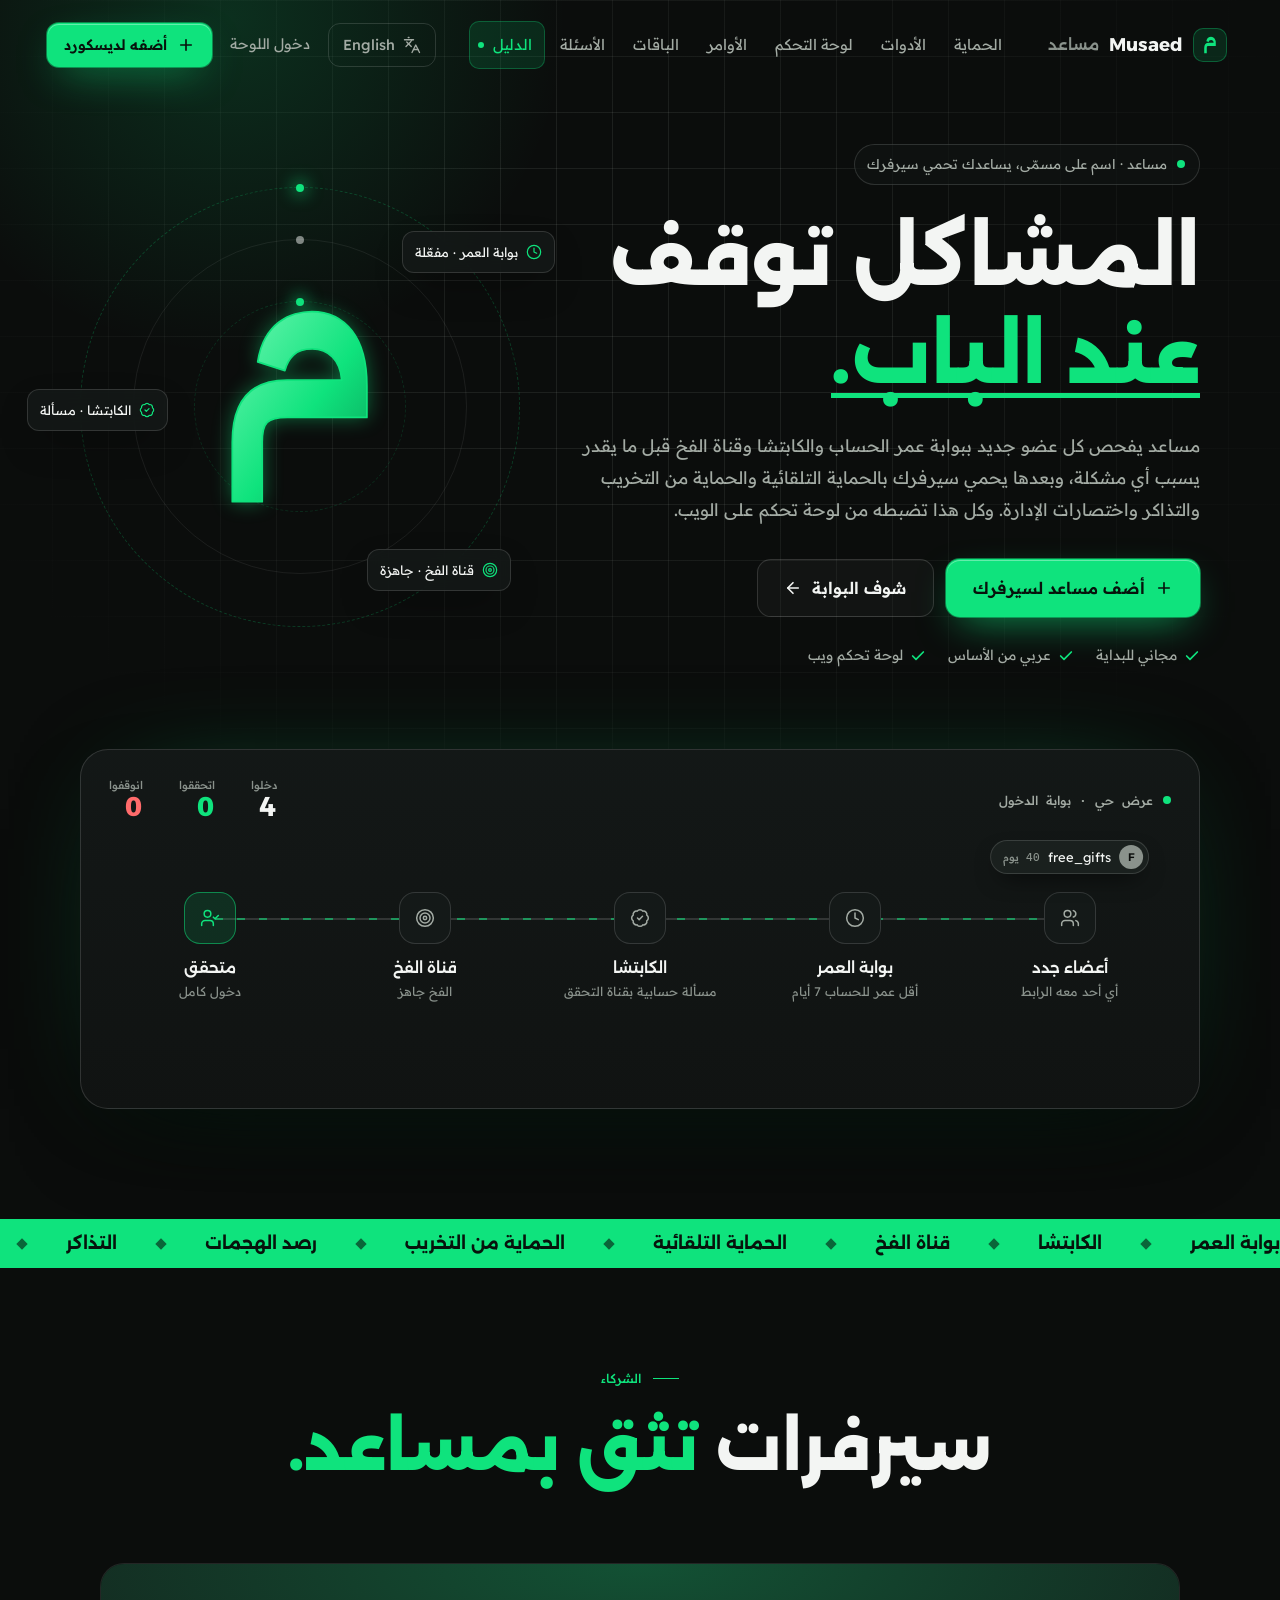
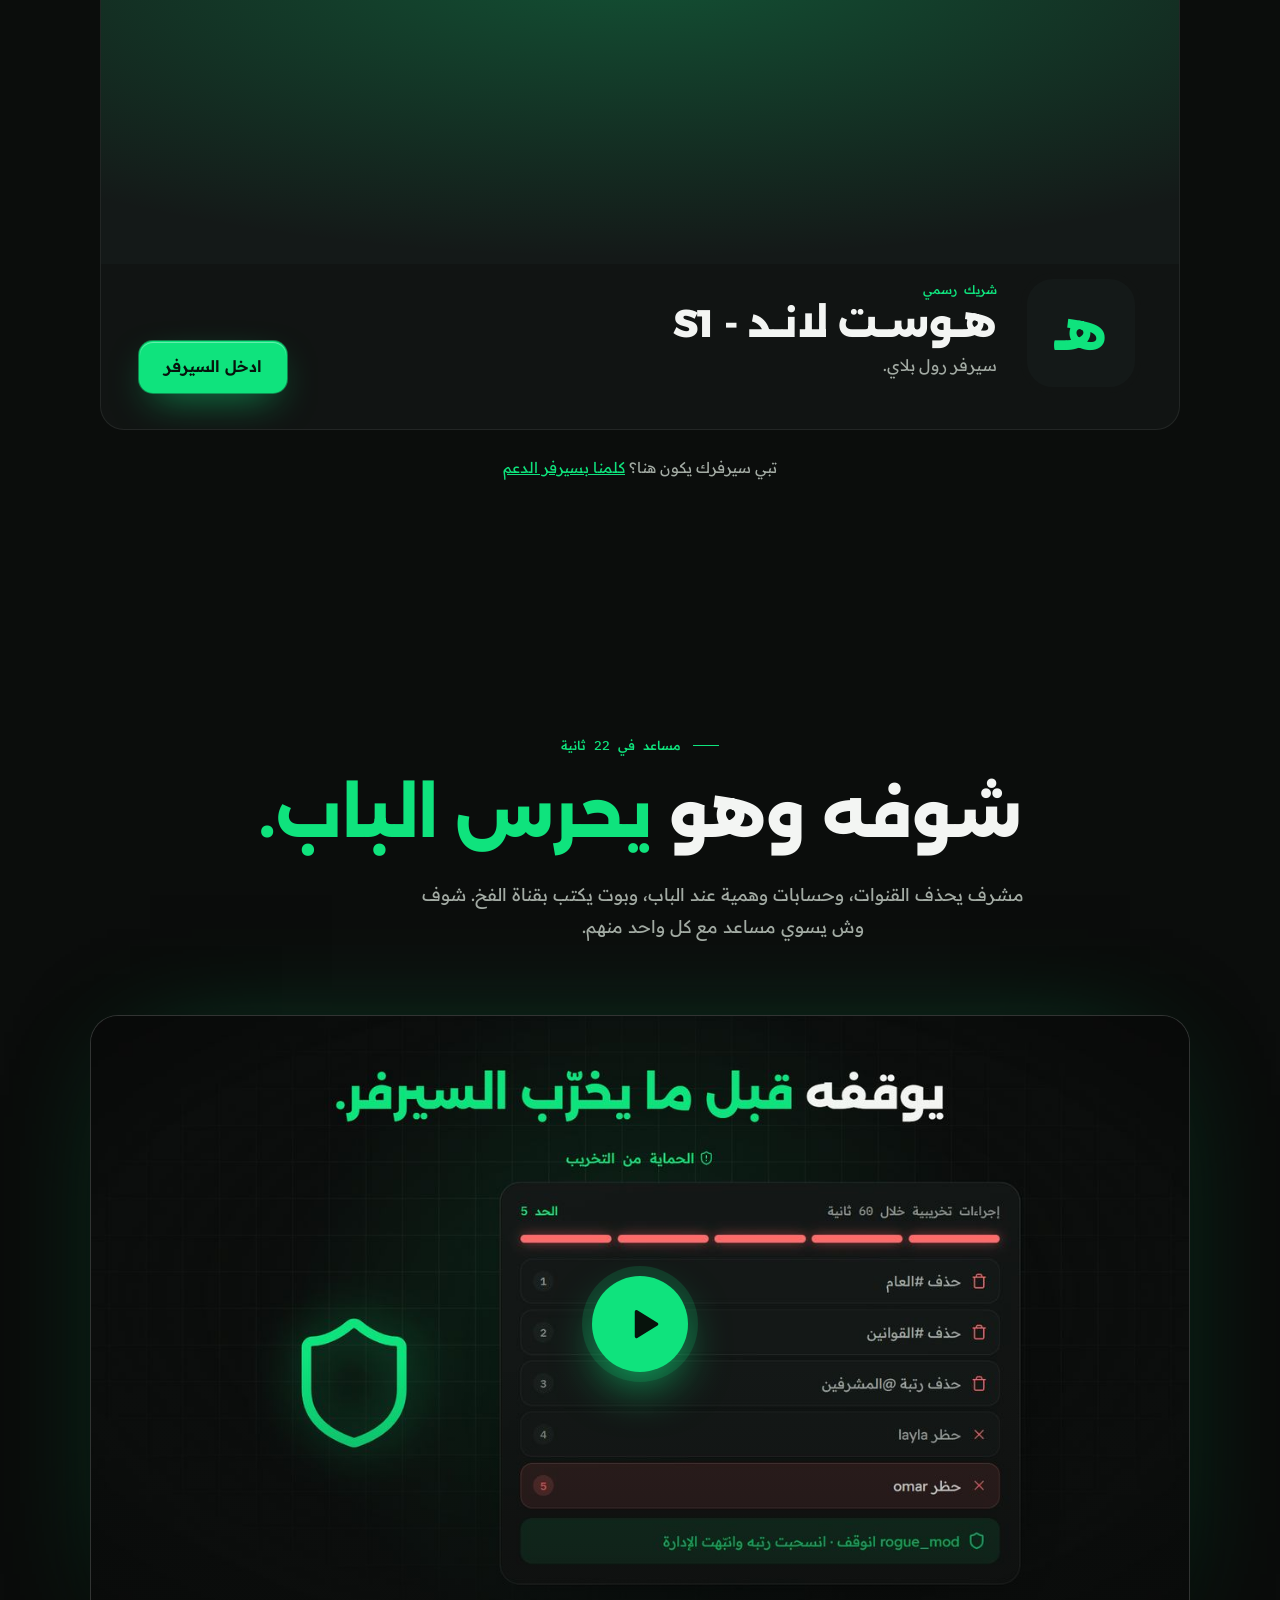
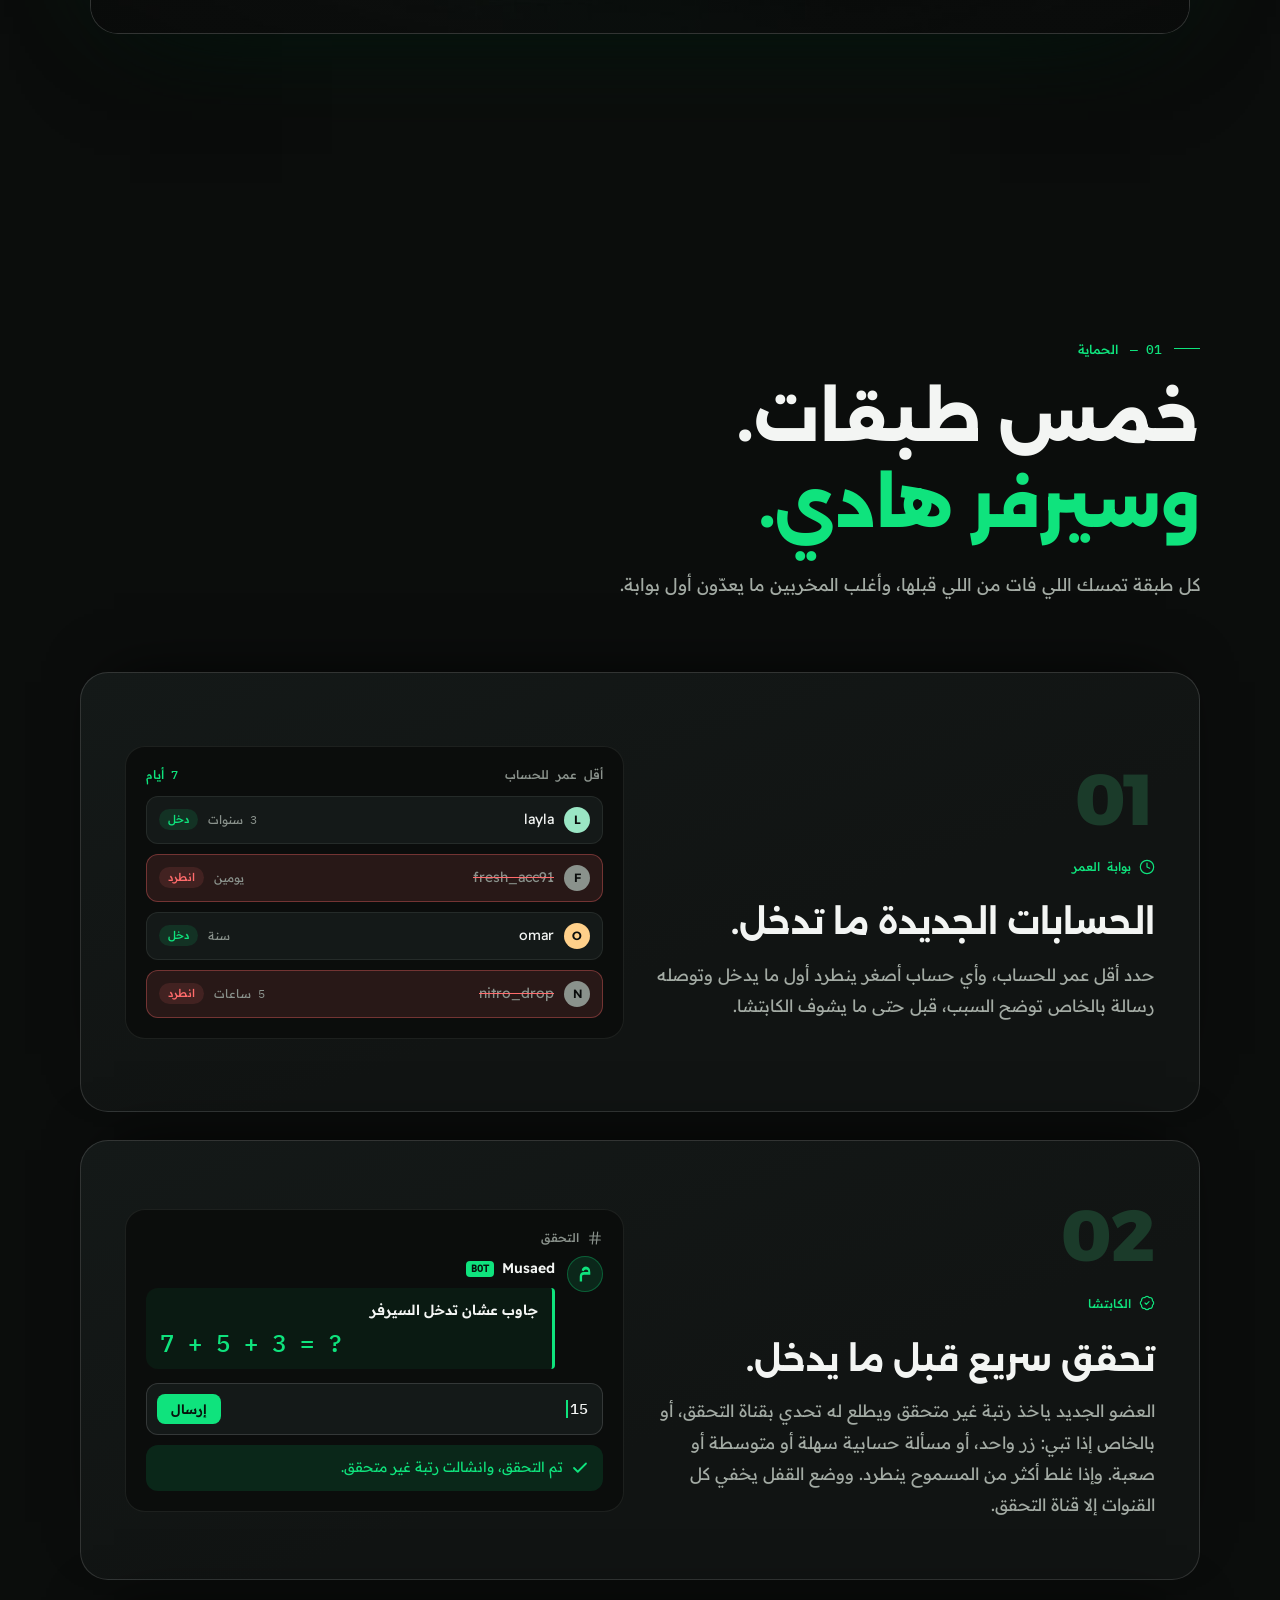
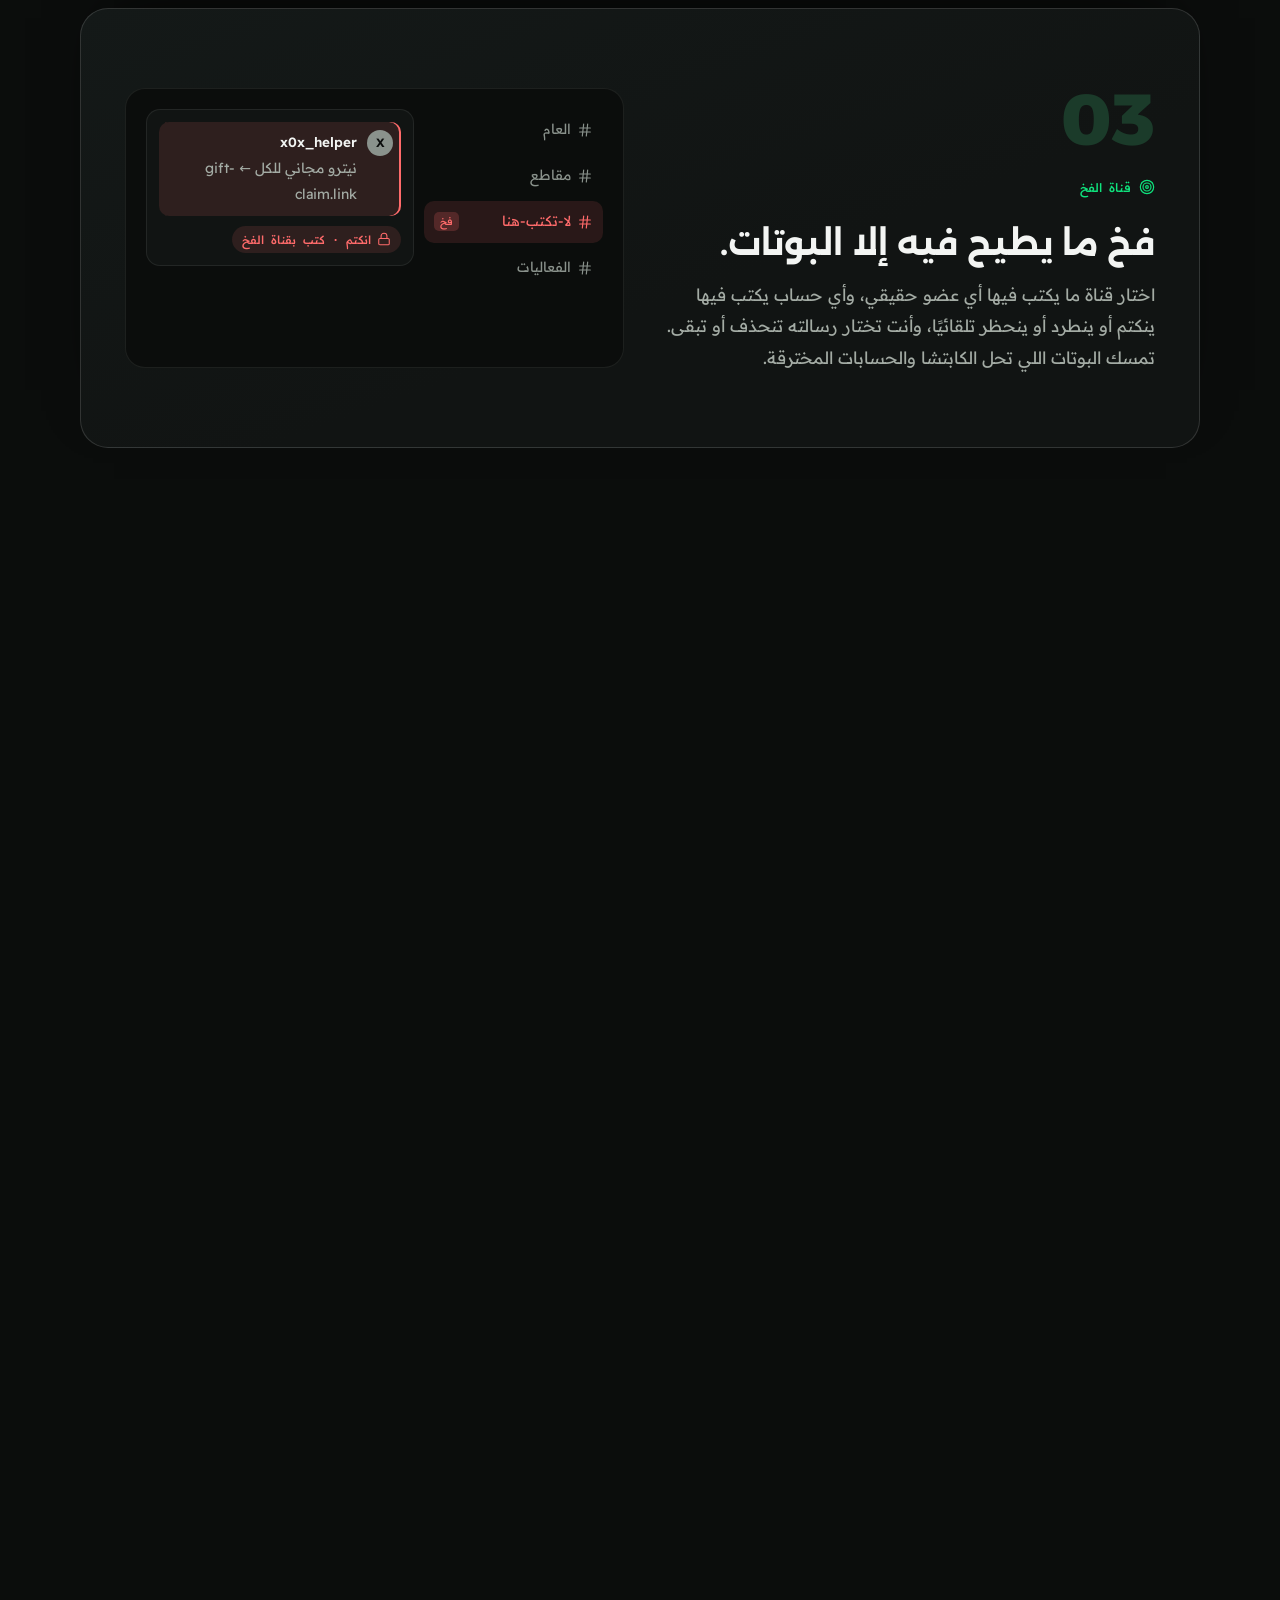
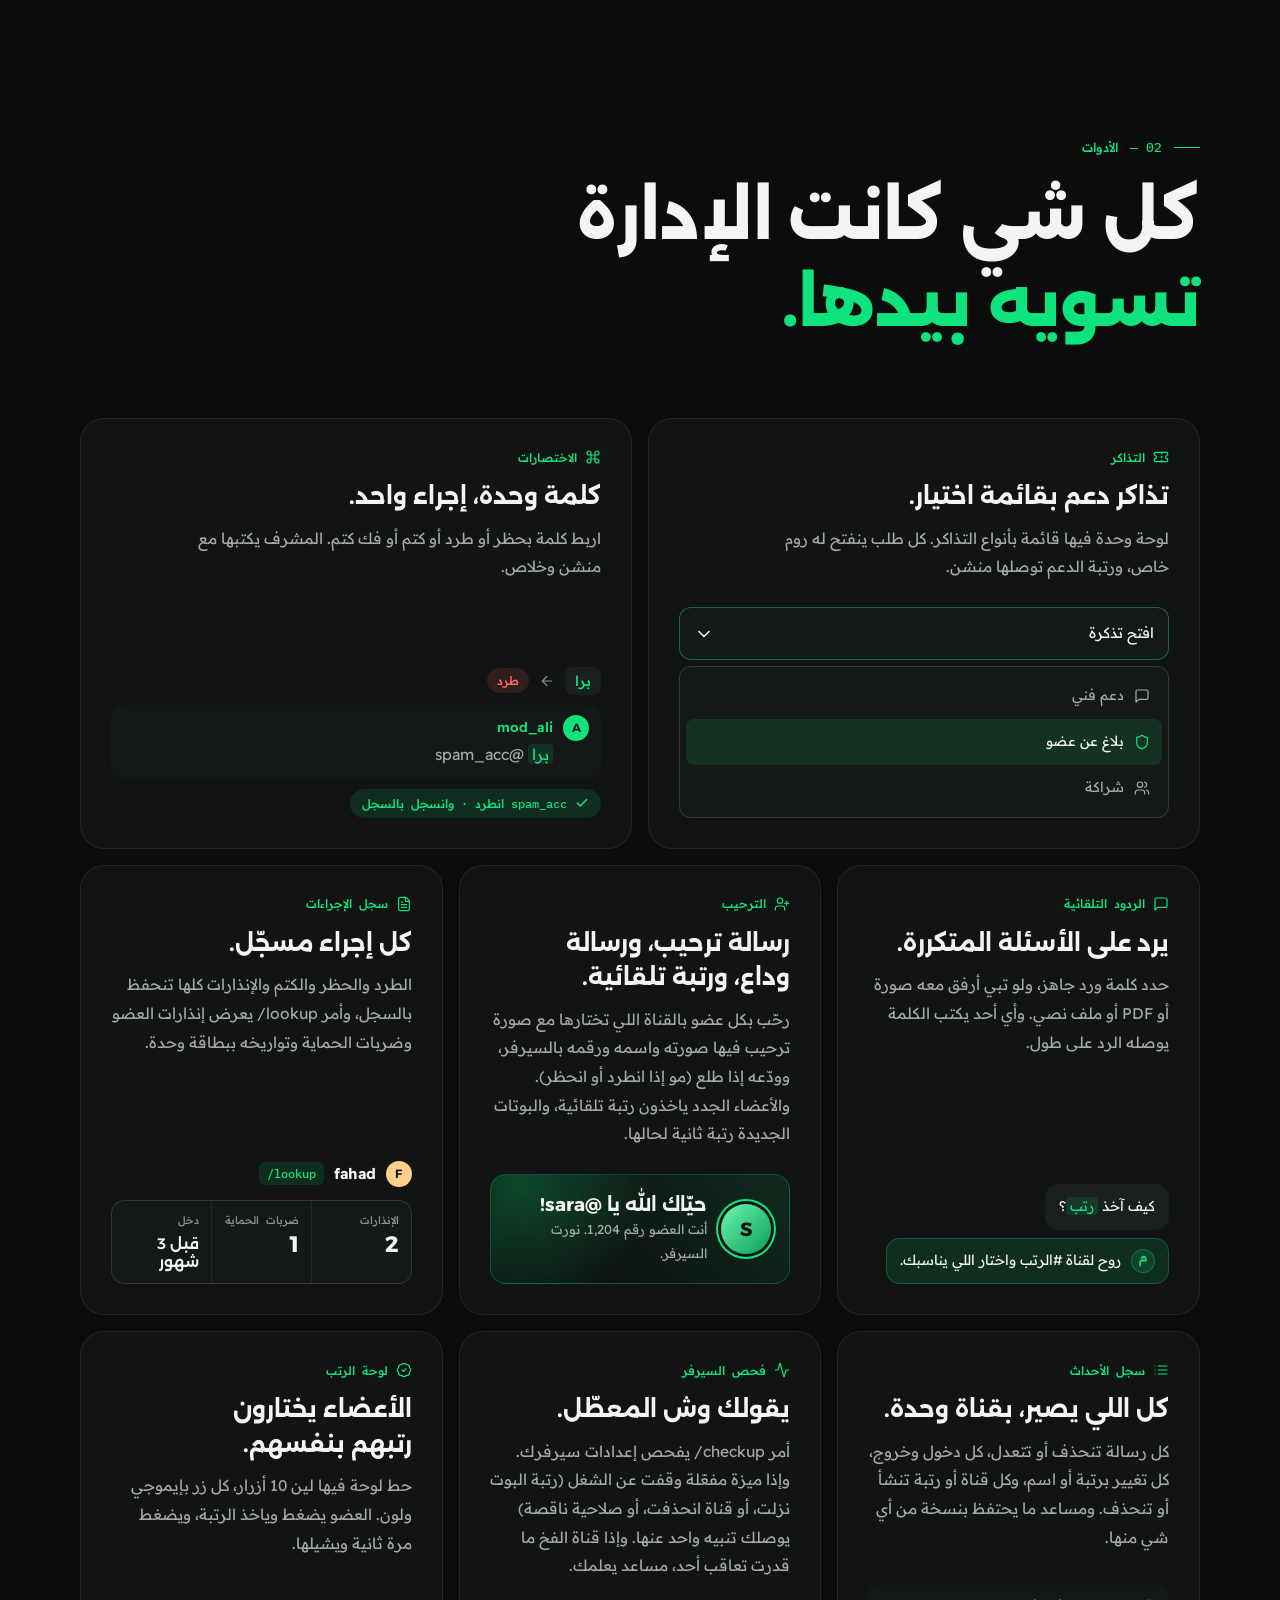
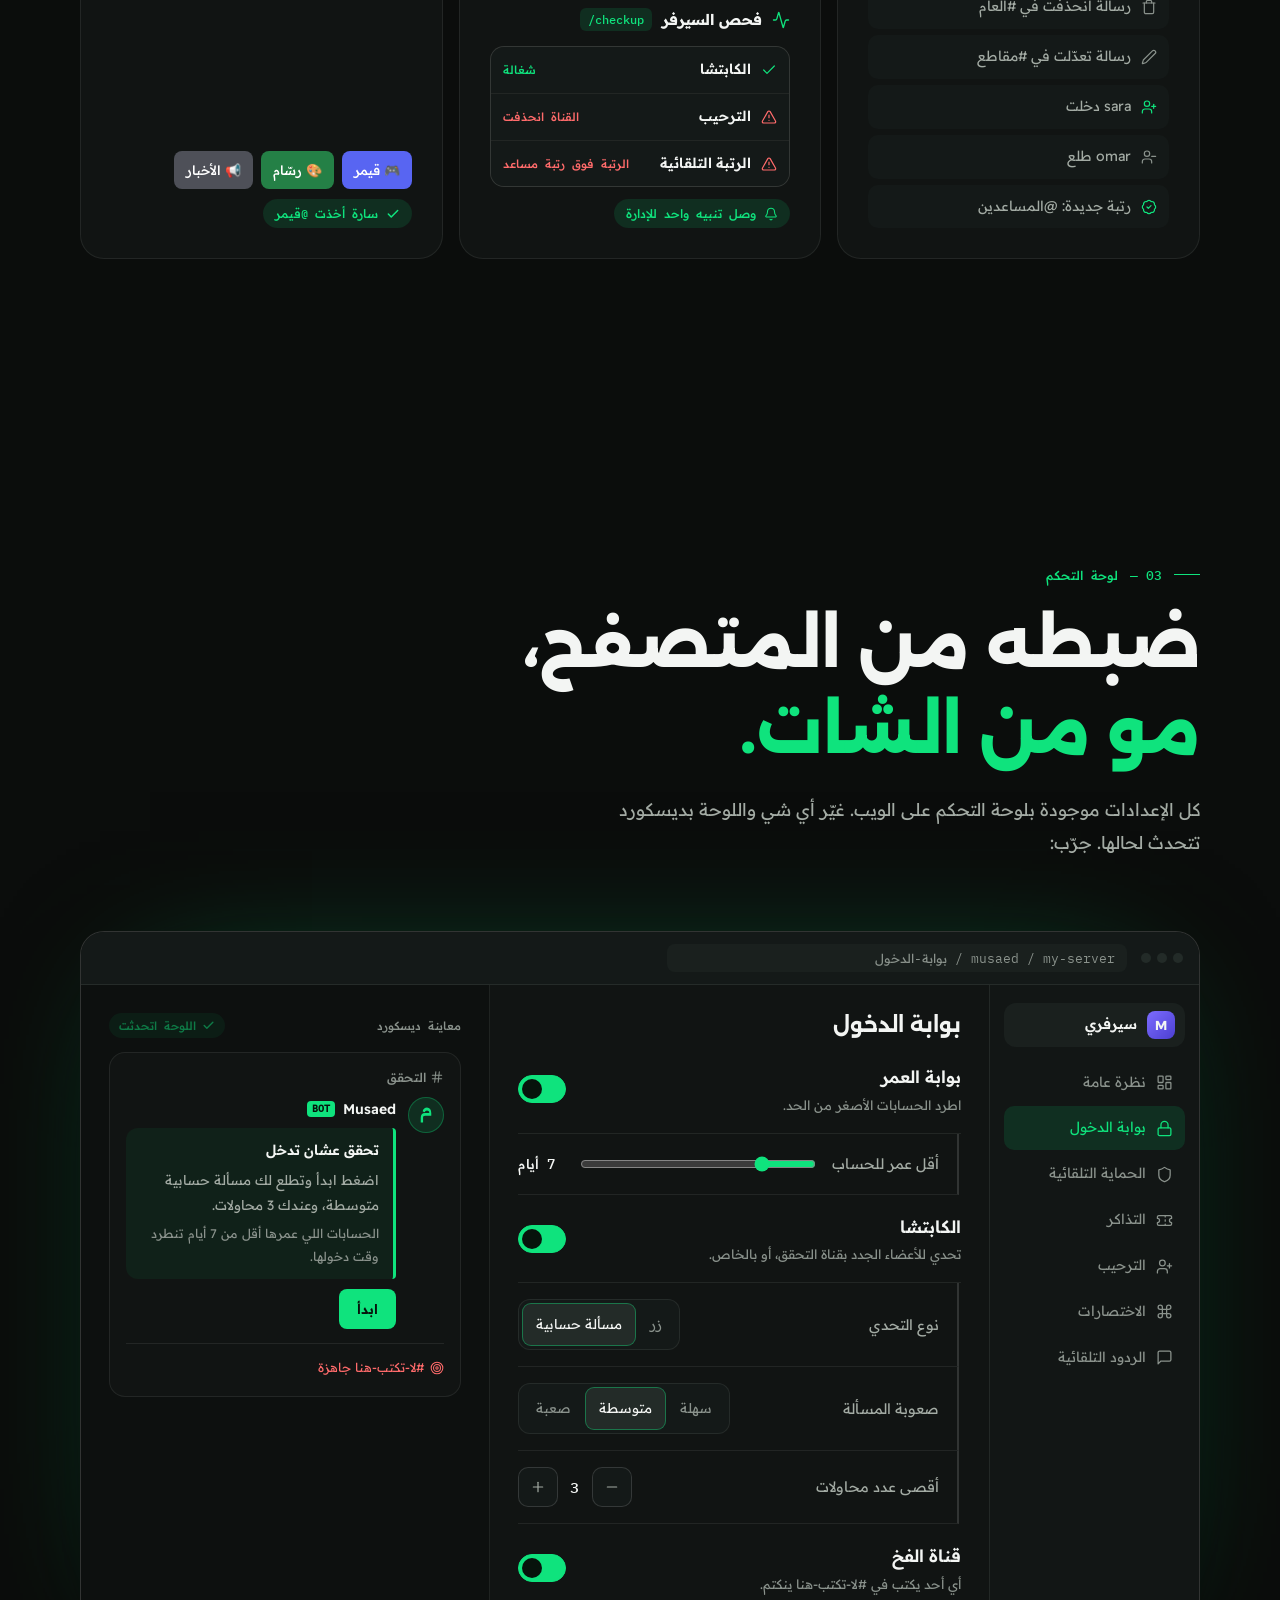
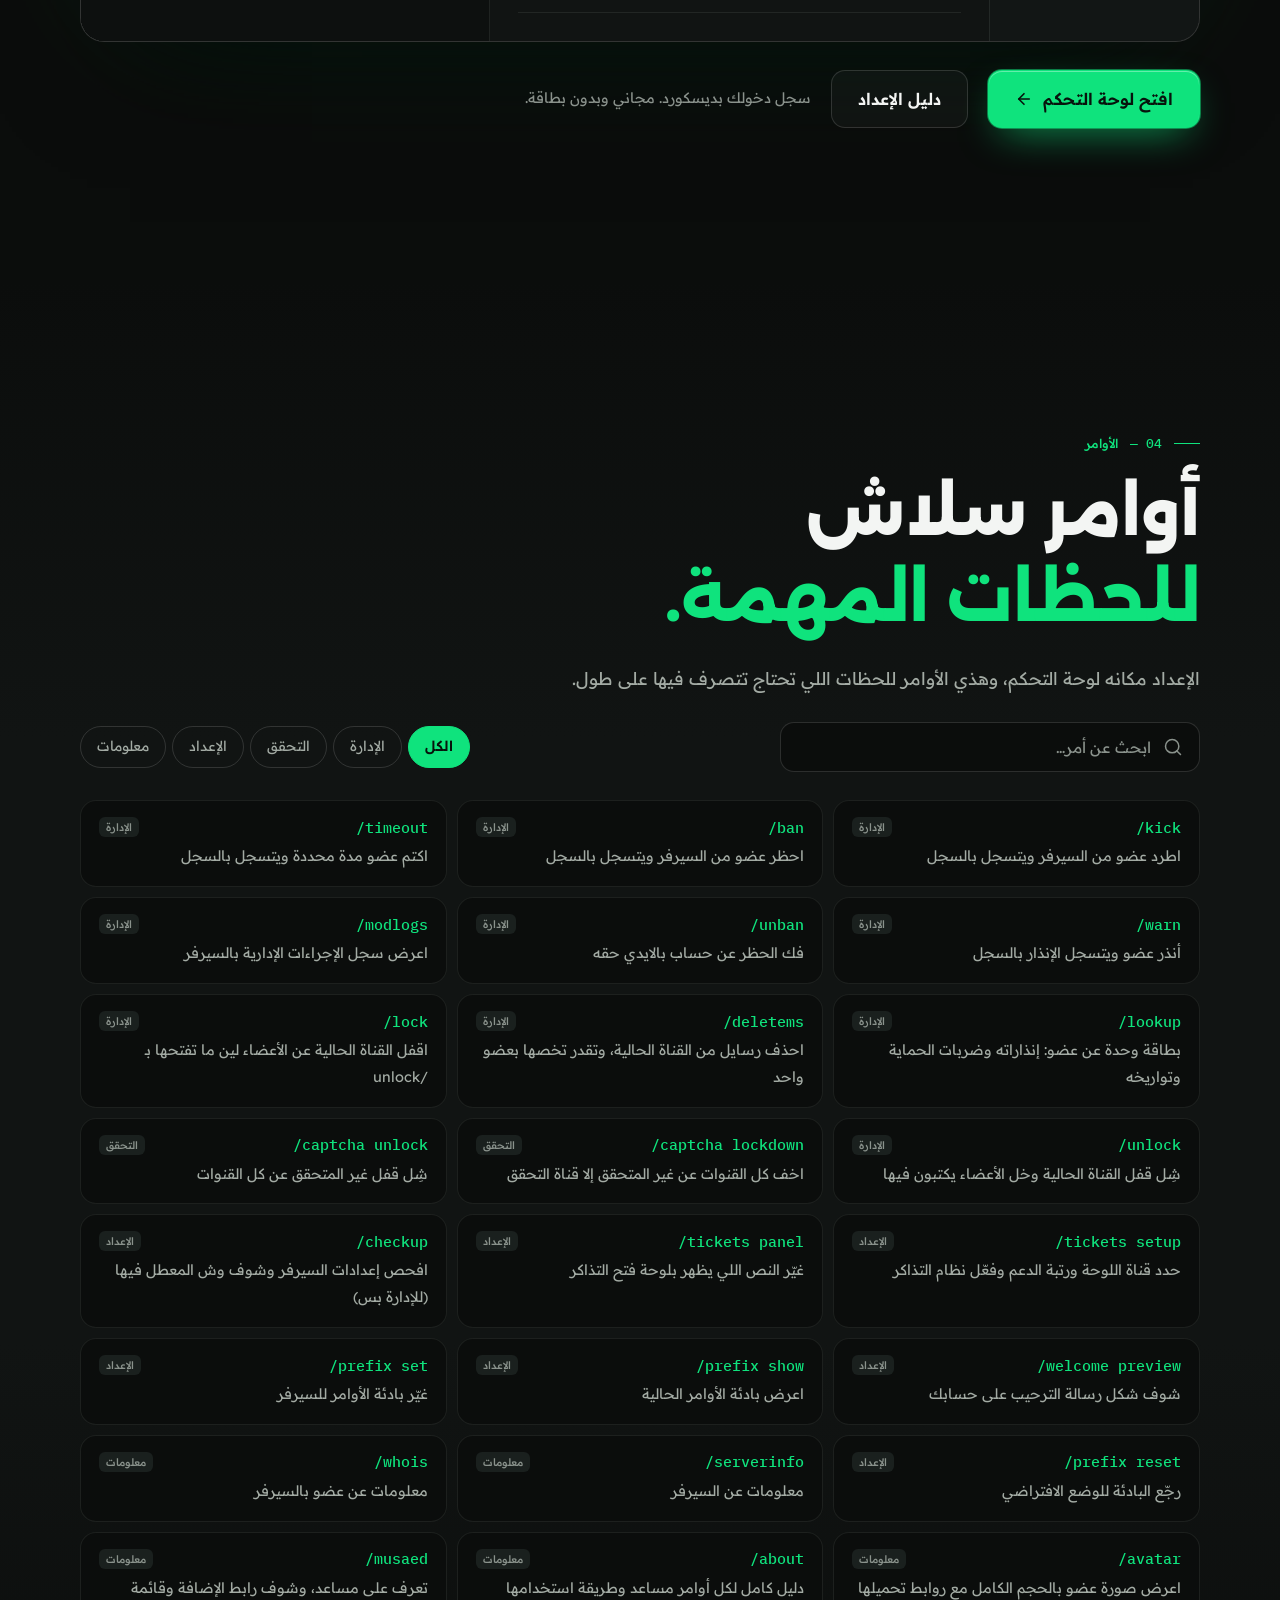
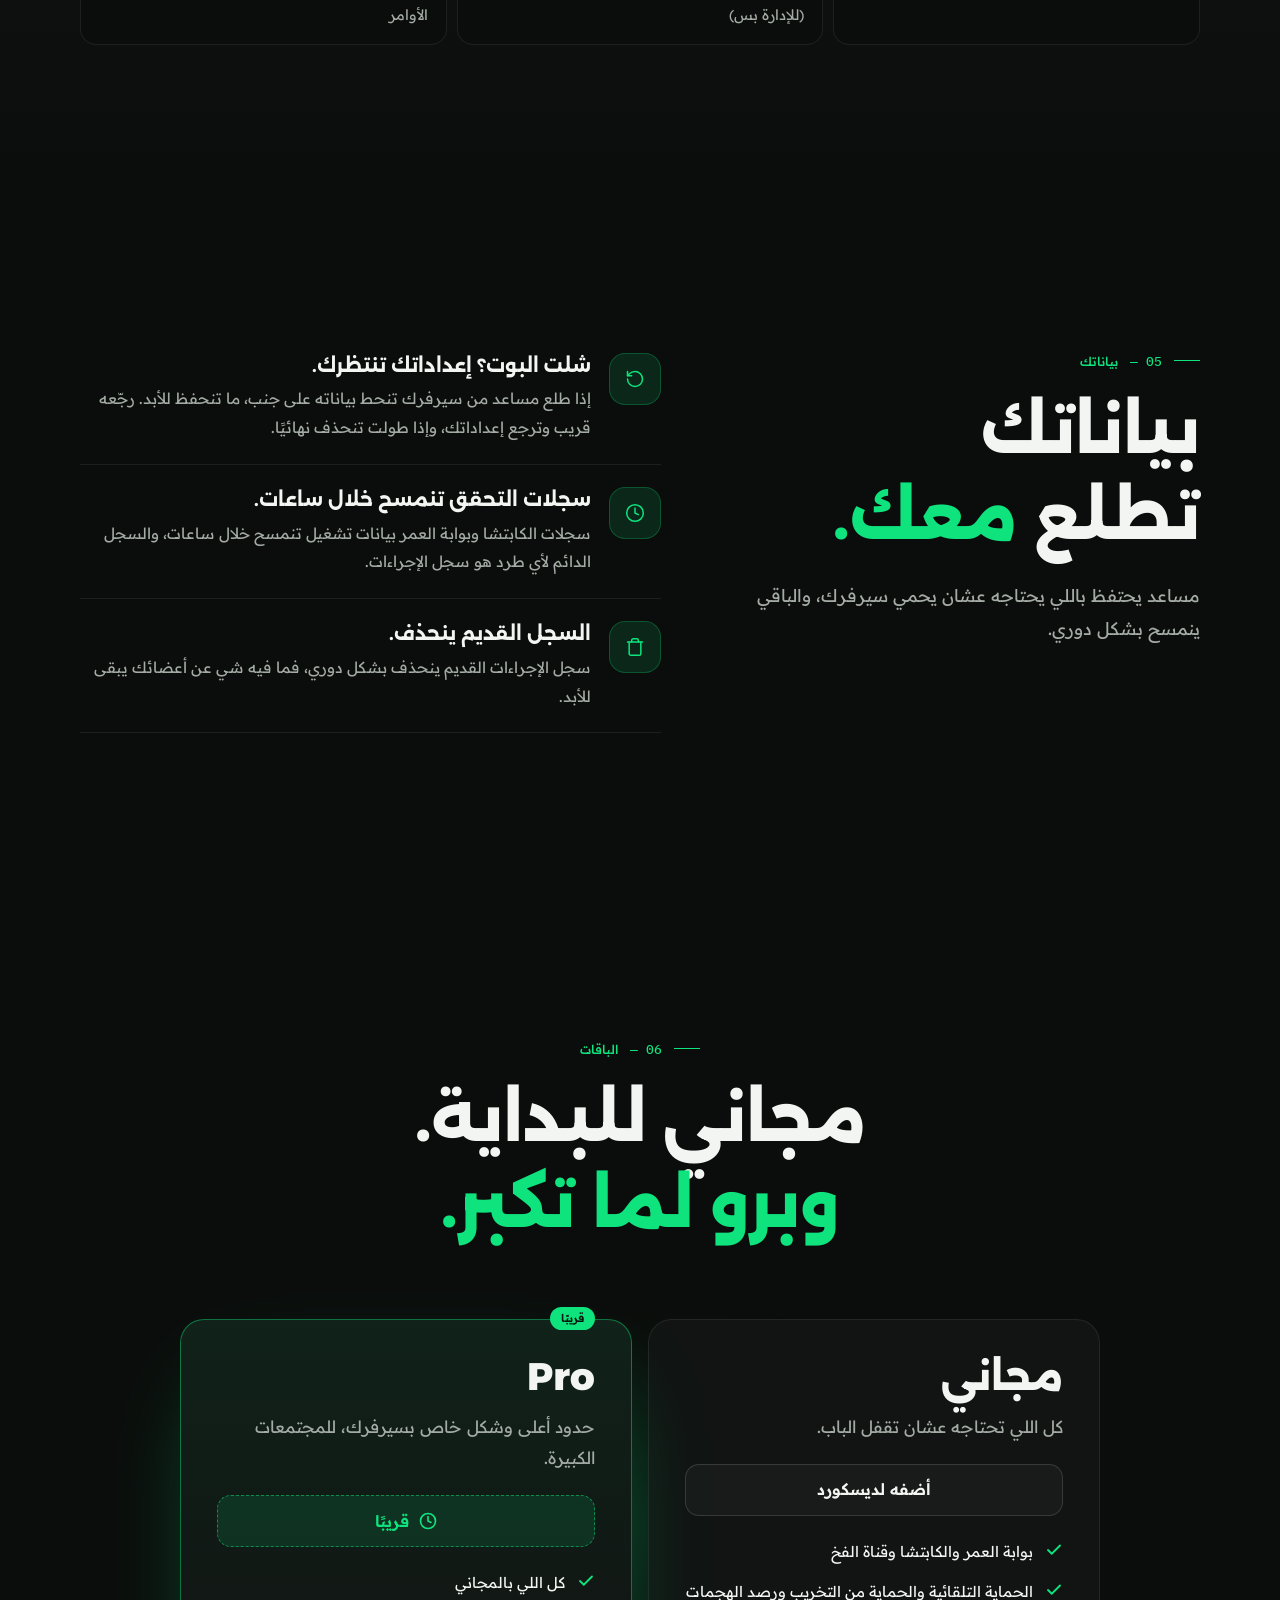
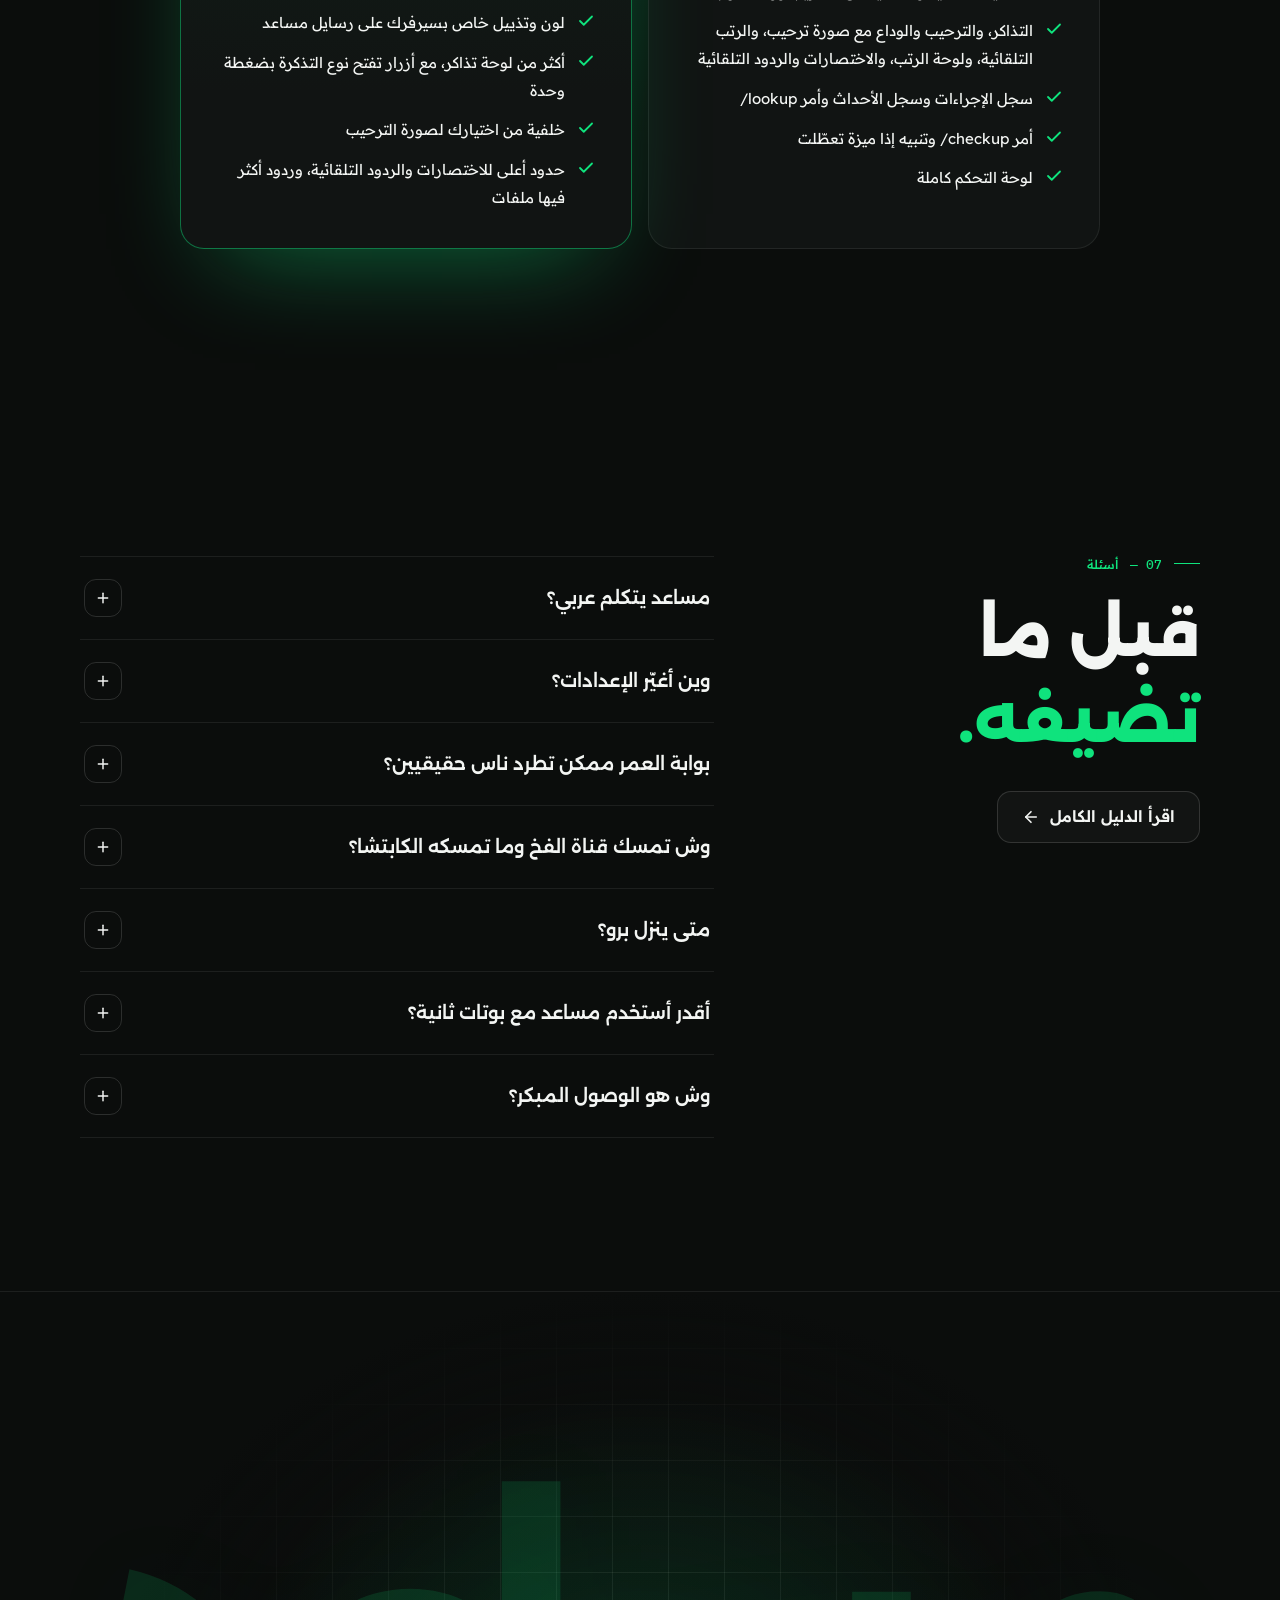
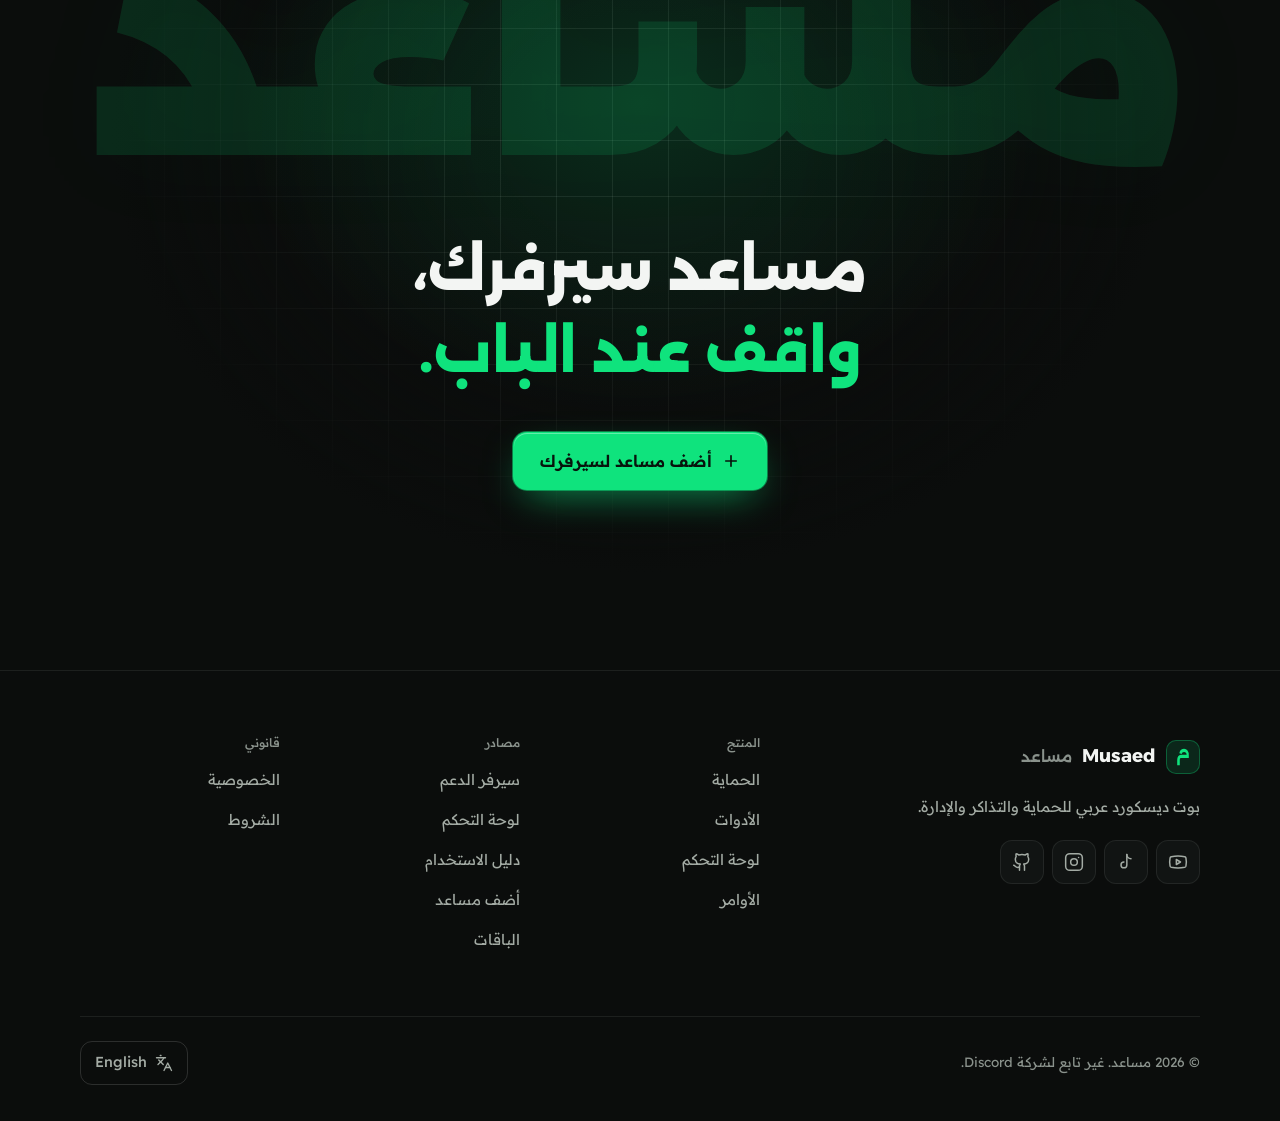
==== commit 3ac9ee4d: "Link to canonical URLs, fix the 404 page on nested paths, add IndexNow key - Every internal link to " ====
--- a/index.html
+++ b/index.html
@@ -238,7 +238,7 @@
         <a href="#commands" data-i18n="nav.commands">Commands</a>
         <a href="#plans" data-i18n="nav.plans">Plans</a>
         <a href="#faq" data-i18n="nav.faq">FAQ</a>
-        <a class="is-new" href="guide/index.html" data-i18n="nav.guide">Guide</a>
+        <a class="is-new" href="guide/" data-i18n="nav.guide">Guide</a>
       </nav>
       <div class="nav-cta">
         <button class="lang-btn" type="button" data-lang-toggle aria-label="اقرأ الصفحة بالعربي">
@@ -261,7 +261,7 @@
       <a href="#commands" data-i18n="nav.commands">Commands</a>
       <a href="#plans" data-i18n="nav.plans">Plans</a>
       <a href="#faq" data-i18n="nav.faq">FAQ</a>
-      <a class="is-new" href="guide/index.html" data-i18n="nav.guide">Guide</a>
+      <a class="is-new" href="guide/" data-i18n="nav.guide">Guide</a>
       <a href="https://dashboard.musaed.dev/auth/login" target="_blank" rel="noopener" data-i18n="nav.login">Log in</a>
       <a class="btn btn-primary" href="https://discord.com/oauth2/authorize?client_id=1341863717247258655&amp;permissions=8&amp;integration_type=0&amp;scope=bot+applications.commands" target="_blank" rel="noopener"><svg class="i" aria-hidden="true"><use href="#i-plus"/></svg><span data-i18n="cta.add">Add to Discord</span></a>
     </div>
@@ -736,7 +736,7 @@
         </div>
         <div class="dash-cta reveal">
           <a class="btn btn-primary btn-lg" href="https://dashboard.musaed.dev/auth/login" target="_blank" rel="noopener"><span data-i18n="dash.open">Open the dashboard</span><svg class="i i-arrow" aria-hidden="true"><use href="#i-arrow"/></svg></a>
-          <a class="btn btn-ghost btn-lg" href="guide/index.html" data-i18n="dash.guide">Setup guide (Arabic)</a>
+          <a class="btn btn-ghost btn-lg" href="guide/" data-i18n="dash.guide">Setup guide (Arabic)</a>
           <span data-i18n="dash.openNote">Sign in with Discord. Free, no card needed.</span>
         </div>
       </div>
@@ -835,7 +835,7 @@
           <p class="eyebrow">07 — <span data-i18n="faq.eyebrow">Questions</span></p>
           <h2 class="h2" data-i18n="faq.title">Before you <em>add it.</em></h2>
           <div class="dash-cta">
-            <a class="btn btn-ghost" href="guide/index.html"><span data-i18n="faq.guide">Read the full guide (Arabic)</span><svg class="i i-arrow" aria-hidden="true"><use href="#i-arrow"/></svg></a>
+            <a class="btn btn-ghost" href="guide/"><span data-i18n="faq.guide">Read the full guide (Arabic)</span><svg class="i i-arrow" aria-hidden="true"><use href="#i-arrow"/></svg></a>
           </div>
         </div>
         <div class="faq-list reveal">
@@ -880,7 +880,7 @@
           </ul>
         </div>
         <nav aria-label="Product" data-i18n-attr="aria-label:foot.product"><h3 data-i18n="foot.product">Product</h3><ul><li><a href="#protection" data-i18n="nav.protection">Protection</a></li><li><a href="#toolkit" data-i18n="nav.toolkit">Toolkit</a></li><li><a href="#dashboard" data-i18n="nav.dashboard">Dashboard</a></li><li><a href="#commands" data-i18n="nav.commands">Commands</a></li></ul></nav>
-        <nav aria-label="Resources" data-i18n-attr="aria-label:foot.res"><h3 data-i18n="foot.res">Resources</h3><ul><li><a href="https://discord.gg/CcwRT6K5qv" target="_blank" rel="noopener" data-i18n="foot.support">Support server</a></li><li><a href="https://dashboard.musaed.dev/auth/login" target="_blank" rel="noopener" data-i18n="foot.dash">Dashboard</a></li><li><a href="guide/index.html" data-i18n="foot.guide">User guide (Arabic)</a></li><li><a href="https://discord.com/oauth2/authorize?client_id=1341863717247258655&amp;permissions=8&amp;integration_type=0&amp;scope=bot+applications.commands" target="_blank" rel="noopener" data-i18n="foot.invite">Invite Musaed</a></li><li><a href="#plans" data-i18n="nav.plans">Plans</a></li></ul></nav>
+        <nav aria-label="Resources" data-i18n-attr="aria-label:foot.res"><h3 data-i18n="foot.res">Resources</h3><ul><li><a href="https://discord.gg/CcwRT6K5qv" target="_blank" rel="noopener" data-i18n="foot.support">Support server</a></li><li><a href="https://dashboard.musaed.dev/auth/login" target="_blank" rel="noopener" data-i18n="foot.dash">Dashboard</a></li><li><a href="guide/" data-i18n="foot.guide">User guide (Arabic)</a></li><li><a href="https://discord.com/oauth2/authorize?client_id=1341863717247258655&amp;permissions=8&amp;integration_type=0&amp;scope=bot+applications.commands" target="_blank" rel="noopener" data-i18n="foot.invite">Invite Musaed</a></li><li><a href="#plans" data-i18n="nav.plans">Plans</a></li></ul></nav>
         <nav aria-label="Legal" data-i18n-attr="aria-label:foot.legal"><h3 data-i18n="foot.legal">Legal</h3><ul><li><a href="privacy.html" data-i18n="foot.privacy">Privacy</a></li><li><a href="terms.html" data-i18n="foot.terms">Terms</a></li></ul></nav>
       </div>
       <div class="foot-bottom">
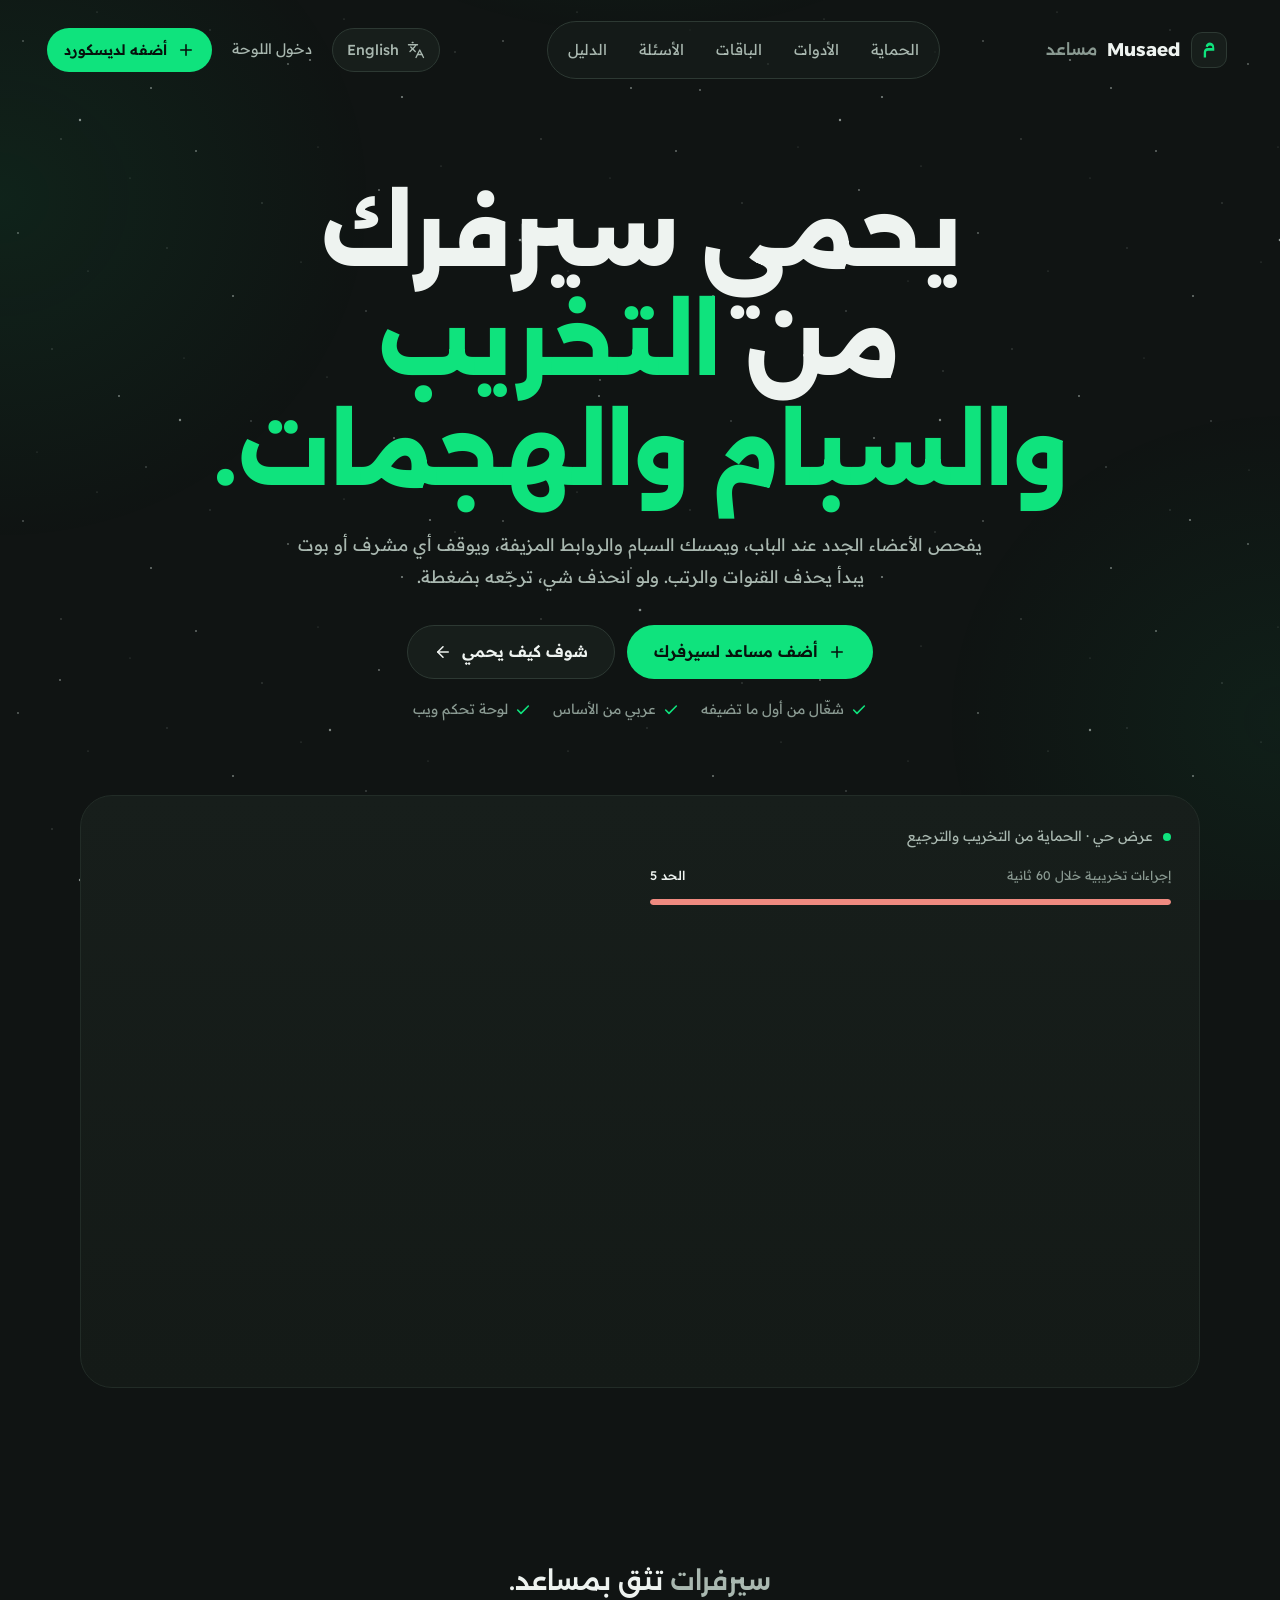
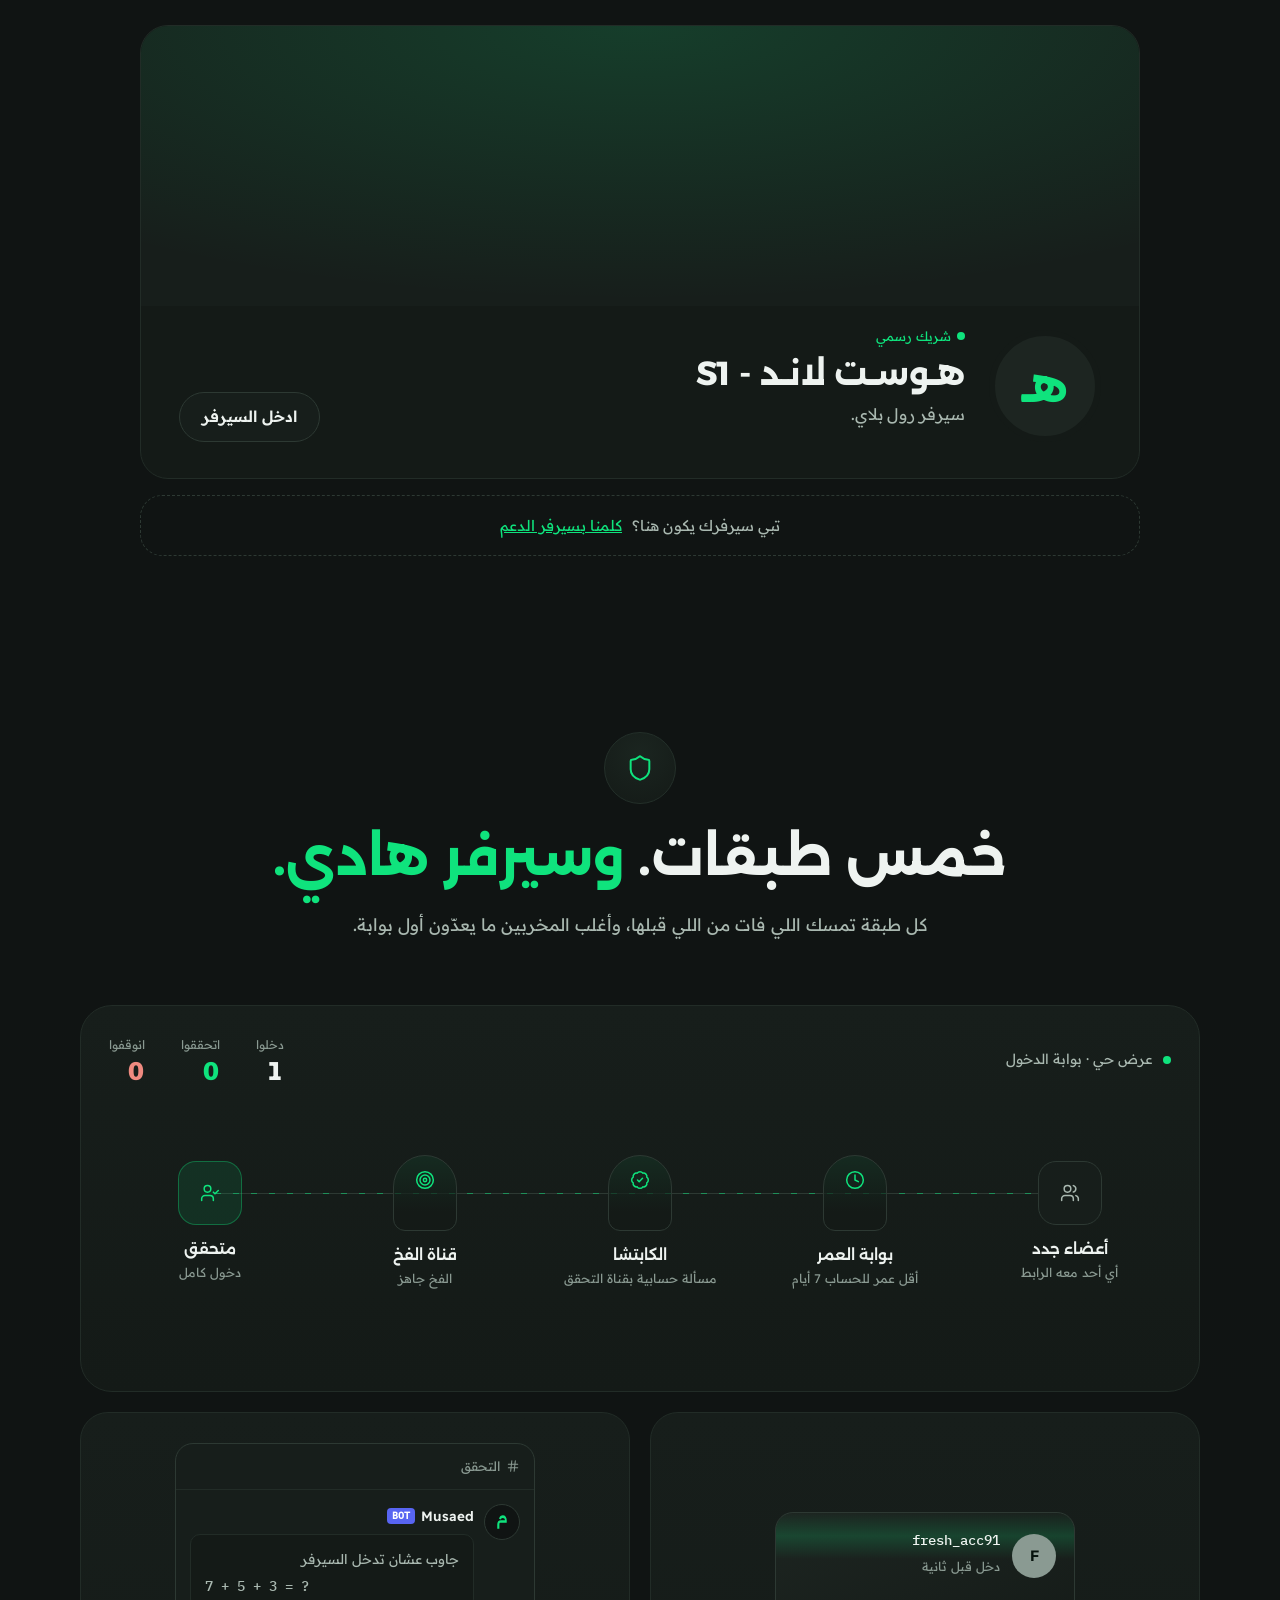
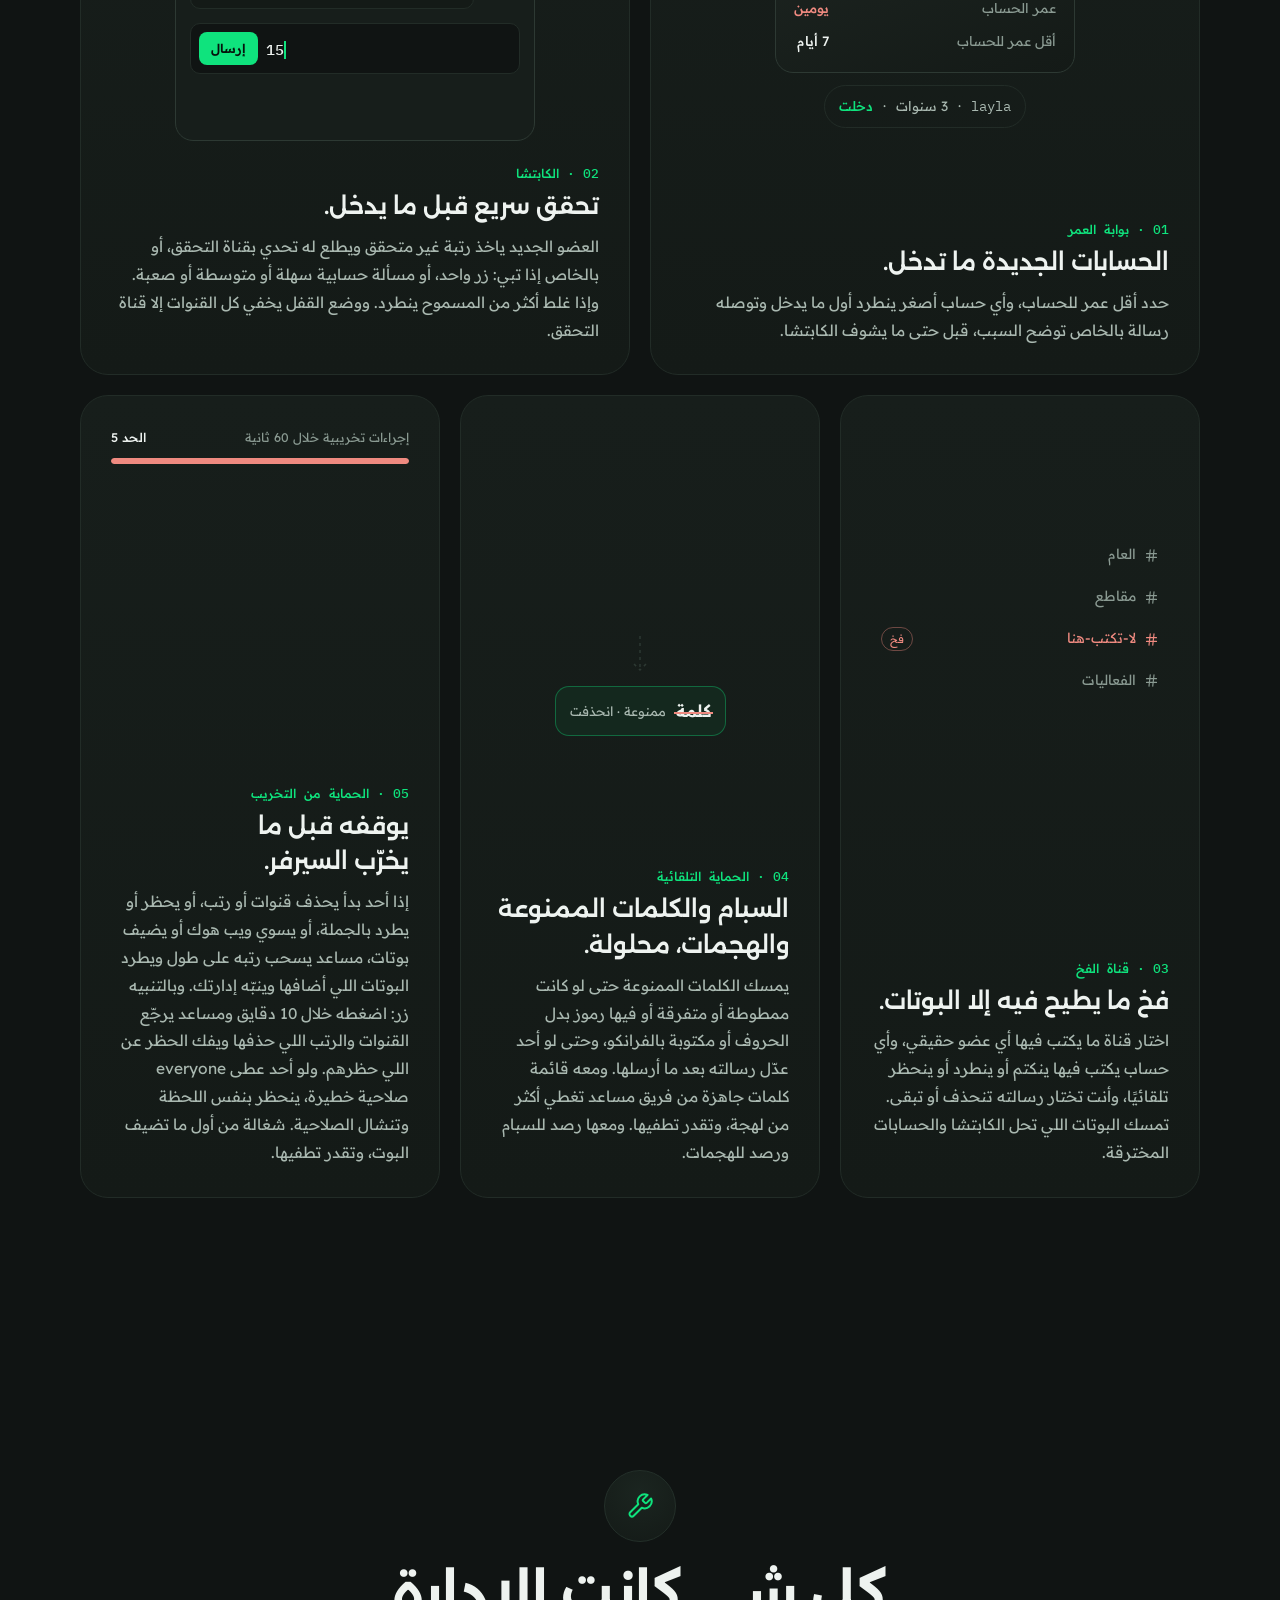
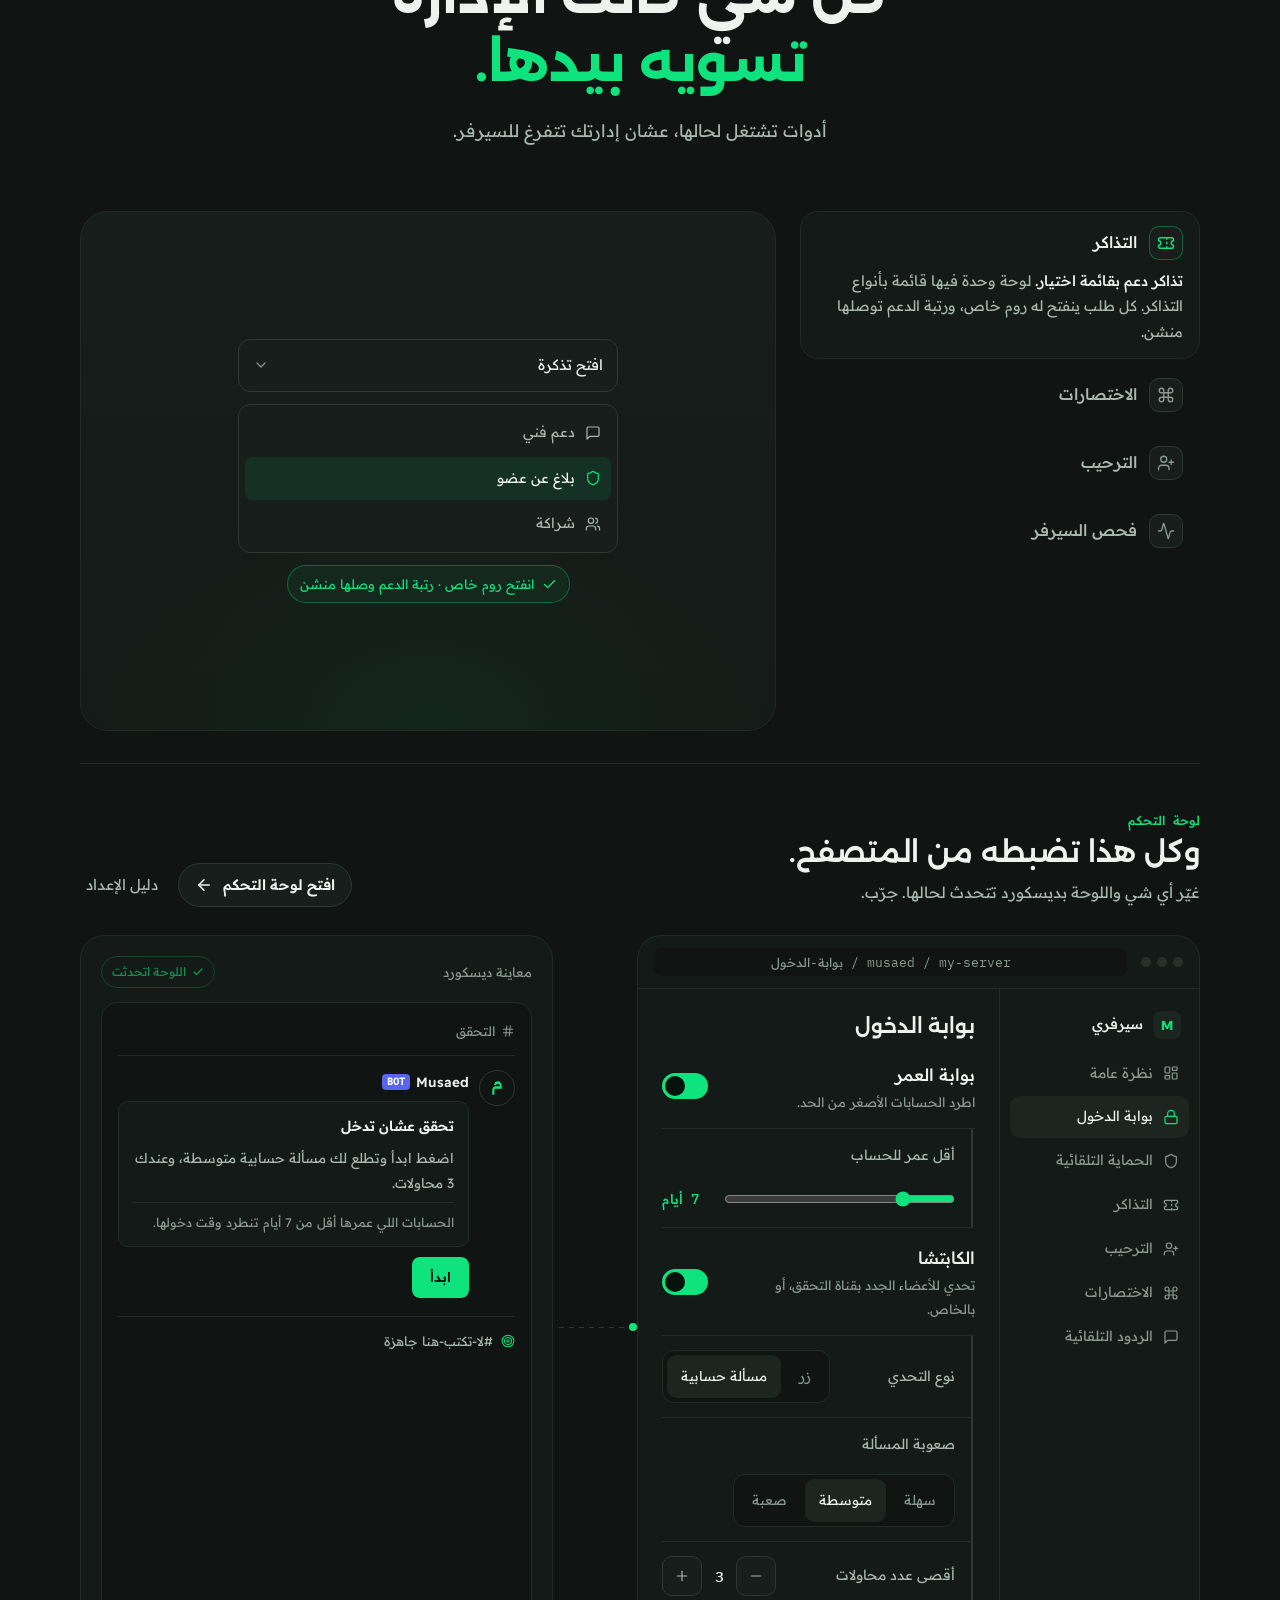
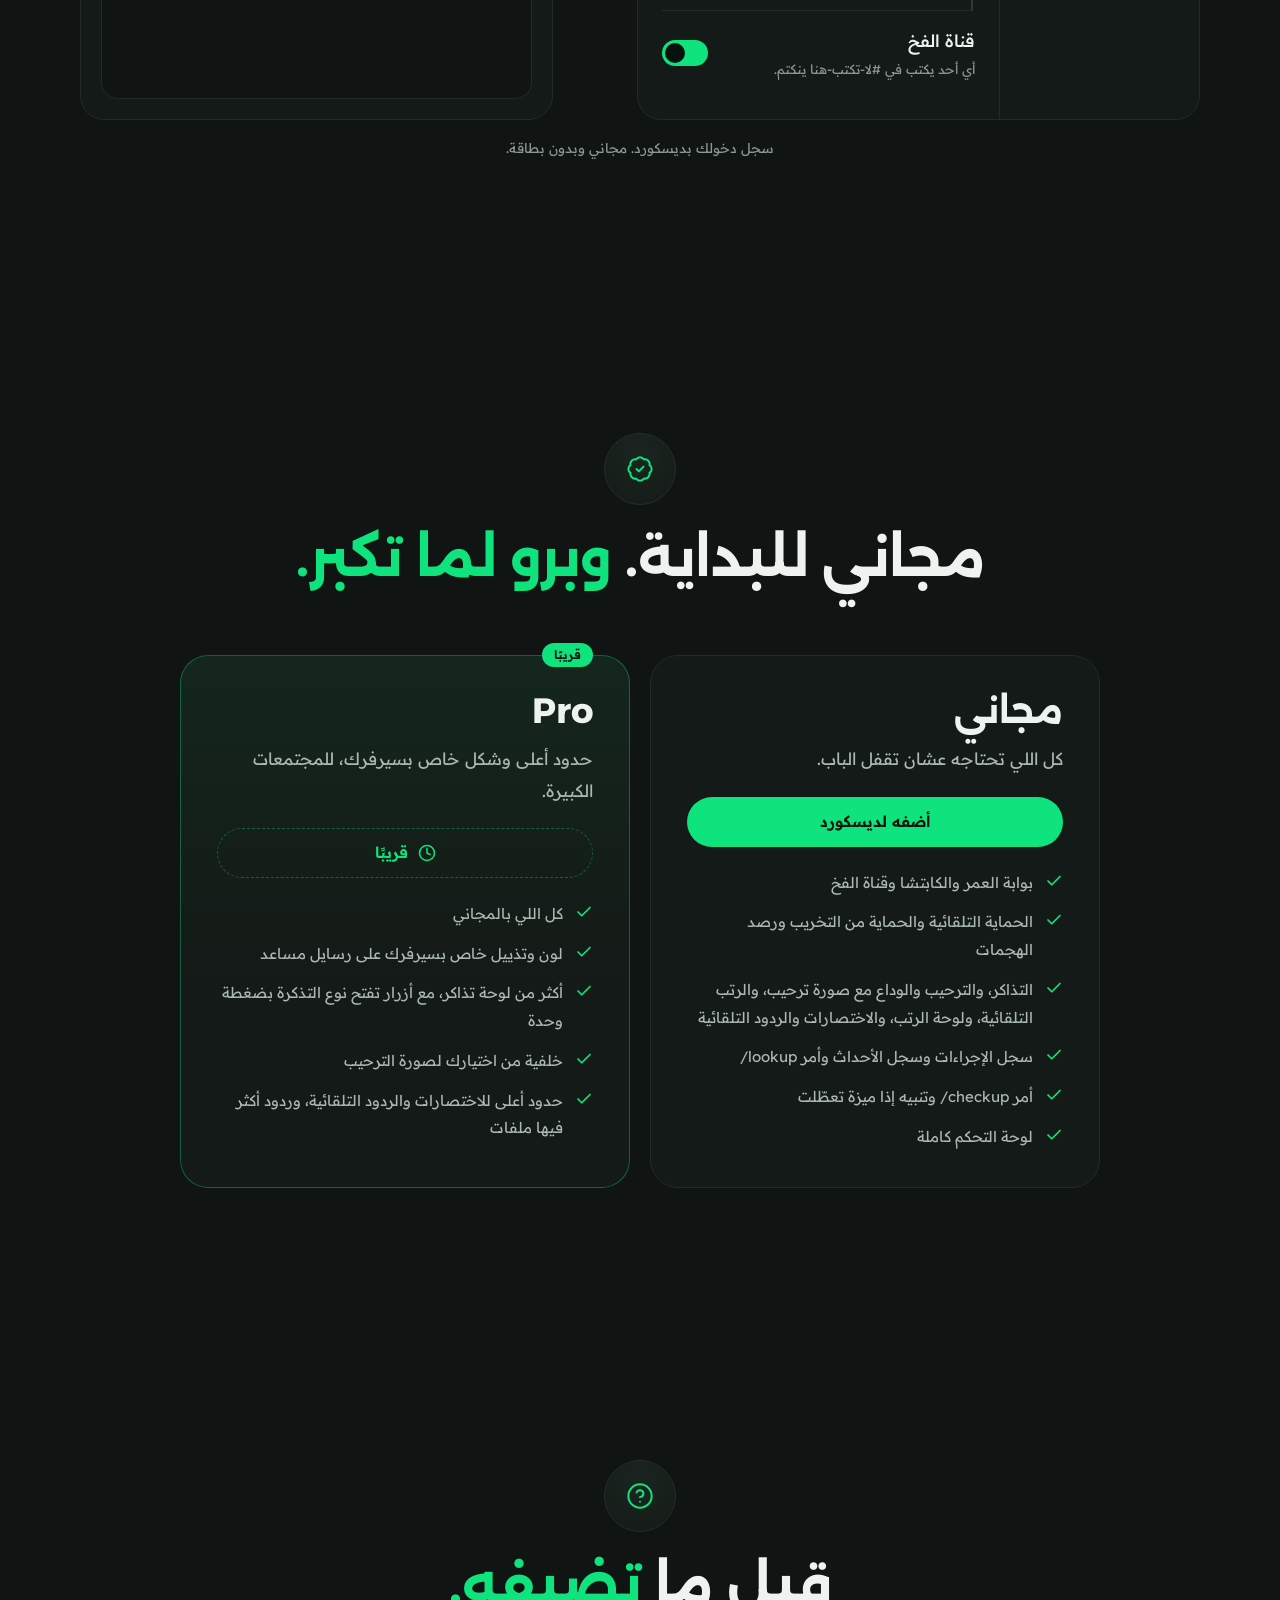
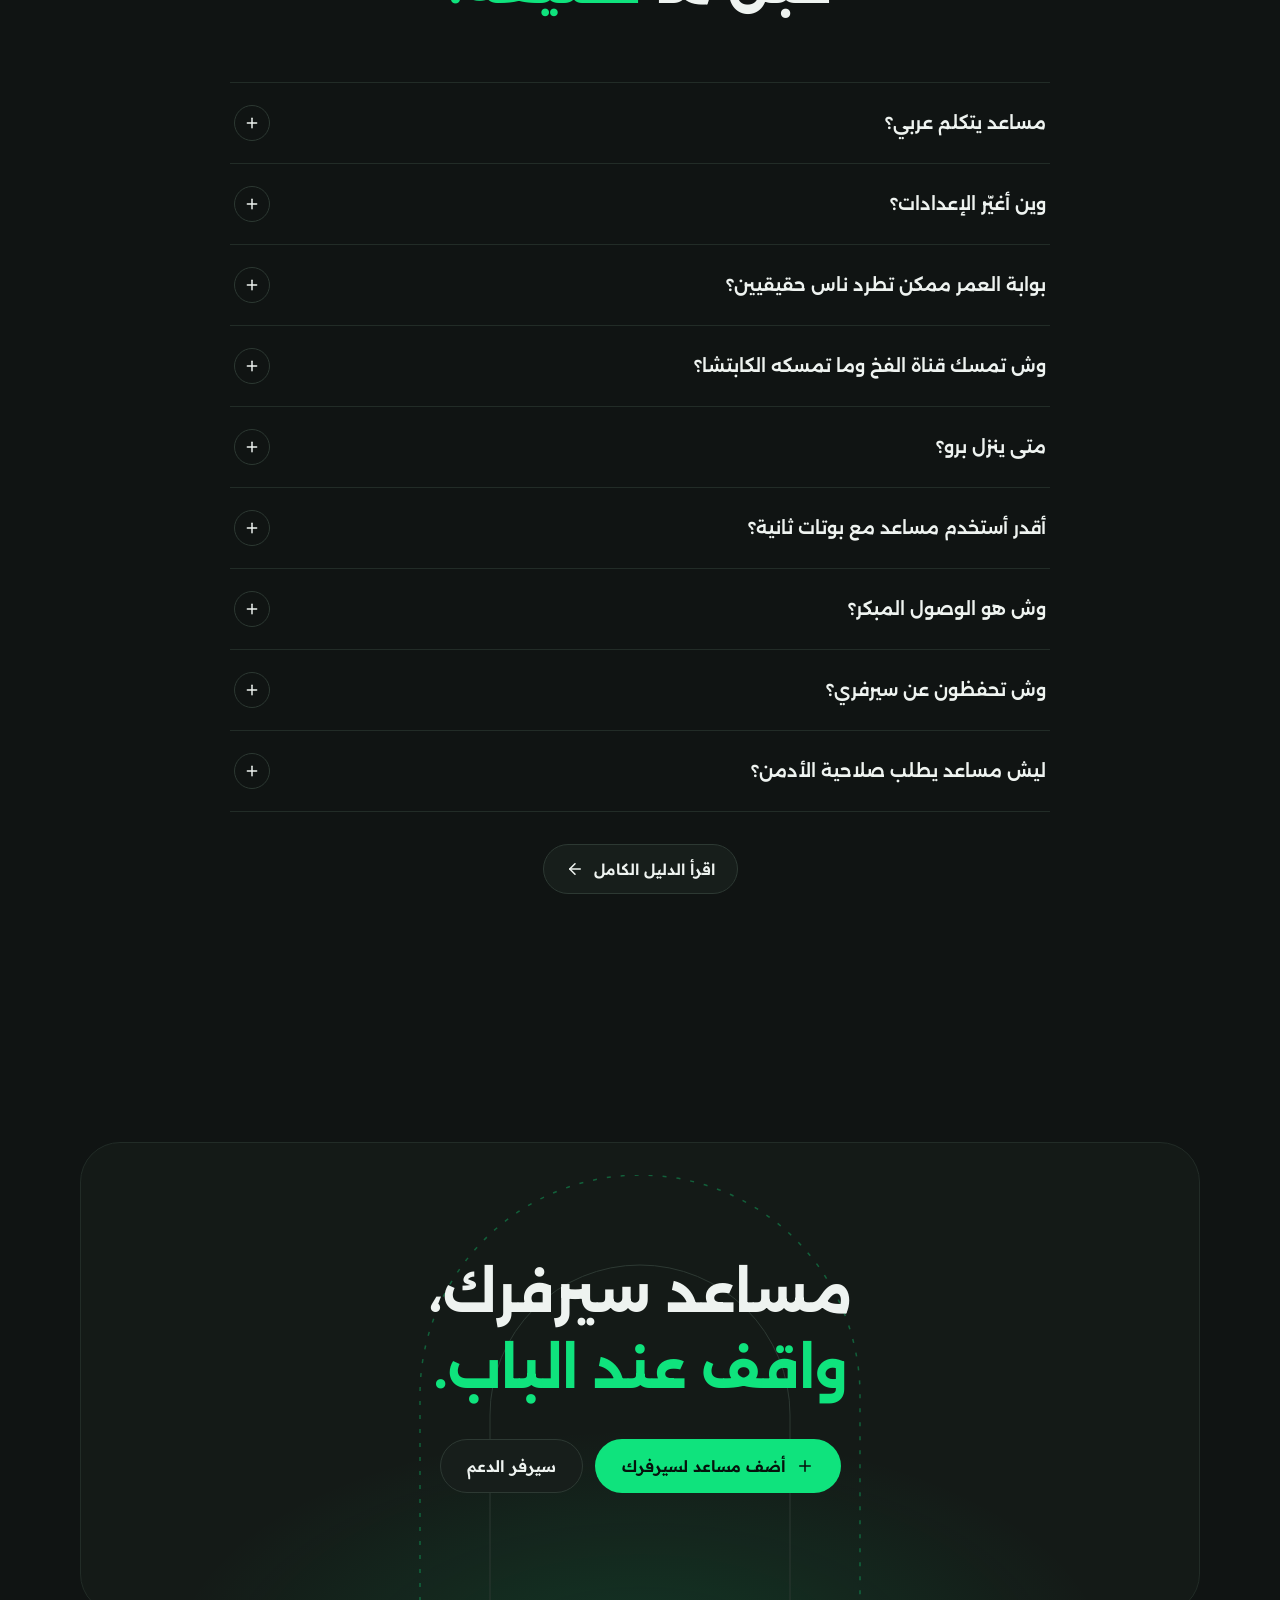
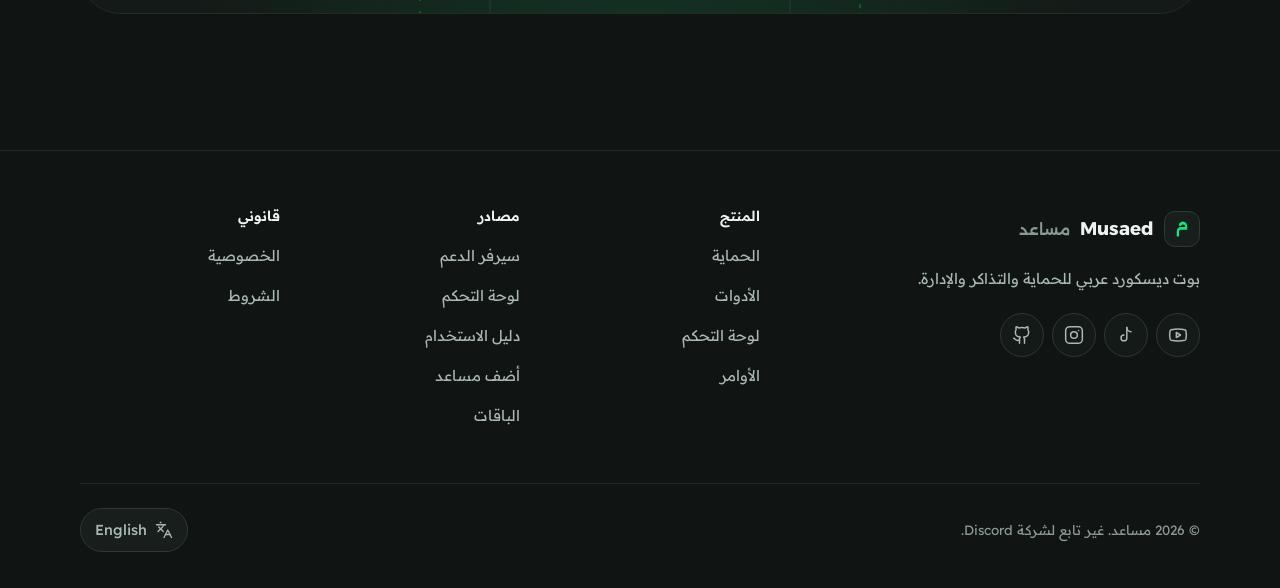
==== commit cca42d55: "Calmer site redesign: protection-first hero with the undo demo, fewer sections New look across every" ====
--- a/index.html
+++ b/index.html
@@ -5,7 +5,7 @@
   <meta name="viewport" content="width=device-width, initial-scale=1">
   <title>مساعد — بوت ديسكورد اللي يحرس الباب</title>
   <meta name="description" content="مساعد بوت ديسكورد عربي يحرس باب سيرفرك: بوابة عمر الحساب والكابتشا وقناة الفخ، وحماية من السبام والتخريب، وتذاكر وترحيب. وكل شي من لوحة تحكم ويب.">
-  <meta name="theme-color" content="#0b0d0c">
+  <meta name="theme-color" content="#101413">
   <meta property="og:locale" content="ar_SA">
   <meta property="og:locale:alternate" content="en_US">
   <meta property="og:title" content="مساعد · Musaed">
@@ -27,7 +27,7 @@
   <link rel="apple-touch-icon" href="assets/Pics/musaed-avatar.png">
   <link rel="preload" href="assets/fonts/alexandria-arabic.woff2" as="font" type="font/woff2" crossorigin>
   <link rel="preload" href="assets/fonts/readexpro-arabic.woff2" as="font" type="font/woff2" crossorigin>
-  <link rel="stylesheet" href="assets/css/styles.css?v=14">
+  <link rel="stylesheet" href="assets/css/styles.css?v=16">
   <script type="application/ld+json">
 {
   "@context": "https://schema.org",
@@ -83,18 +83,6 @@
         "فحص السيرفر",
         "لوحة تحكم ويب"
       ],
-      "publisher": { "@id": "https://musaed.dev/#org" }
-    },
-    {
-      "@type": "VideoObject",
-      "@id": "https://musaed.dev/#film",
-      "name": "مساعد في 22 ثانية",
-      "description": "فيديو مدته 22 ثانية فيه موسيقى ونصوص عربية بدون كلام. مشرف يبدأ يحذف القنوات ويحظر الأعضاء، وعند خامس إجراء خلال 60 ثانية مساعد يسحب رتبه وينبّه الإدارة. بعدها أعضاء جدد يمرون ببوابة العمر والكابتشا وقناة الفخ، والحسابات المشبوهة تنوقف. بعدها حساب يكتب «نيترو مجاني للكل» بقناة الفخ وينكتم على طول.",
-      "inLanguage": "ar",
-      "thumbnailUrl": "https://musaed.dev/assets/video/musaed-spot.jpg",
-      "contentUrl": "https://musaed.dev/assets/video/musaed-spot.mp4",
-      "uploadDate": "2026-09-28",
-      "duration": "PT22S",
       "publisher": { "@id": "https://musaed.dev/#org" }
     },
     {
@@ -157,6 +145,22 @@
             "@type": "Answer",
             "text": "طريقة يجرّب فيها السيرفر مزايا مساعد الجديدة قبل ما تنطلق للكل. ما يعطيك أكثر من برو، وما يرفع أي حد. والميزة اللي فيه ممكن تتغير أو تنشال، وممكن تصير مدفوعة بعدين. وبنعلن طريقة الانضمام بسيرفر الدعم."
           }
+        },
+        {
+          "@type": "Question",
+          "name": "وش تحفظون عن سيرفري؟",
+          "acceptedAnswer": {
+            "@type": "Answer",
+            "text": "بس اللي يحتاجه مساعد عشان يحمي سيرفرك، والباقي ينمسح بشكل دوري. إذا شلت البوت تنحط بياناته على جنب: رجّعه قريب وترجع إعداداتك، وإذا طولت تنحذف نهائيًا. والتفاصيل كاملة بسياسة الخصوصية."
+          }
+        },
+        {
+          "@type": "Question",
+          "name": "ليش مساعد يطلب صلاحية الأدمن؟",
+          "acceptedAnswer": {
+            "@type": "Answer",
+            "text": "عشان يقدر يوقف أي أحد يخرّب سيرفرك، لازم تكون رتبته فوق رتبة اللي يخرّب، ويحتاج يسحب الرتب ويرجّع القنوات والرتب اللي انحذفت. وأي إجراء ياخذه ينسجل بسجل الإجراءات. ونصيحتنا: فعّل التحقق بخطوتين لكل الإدارة، لأن أغلب السيرفرات اللي تنخرب تبدأ بحساب مشرف مخترق."
+          }
         }
       ]
     }
@@ -176,8 +180,8 @@
       if (lang === 'ar') d.classList.add('i18n-pending');
     })();
   </script>
-  <script src="assets/js/i18n.js?v=10" defer></script>
-  <script src="assets/js/main.js?v=7" defer></script>
+  <script src="assets/js/i18n.js?v=13" defer></script>
+  <script src="assets/js/main.js?v=13" defer></script>
 </head>
 <body>
   <a class="skip" href="#main" data-i18n="skip">Skip to content</a>
@@ -206,8 +210,6 @@
     <symbol id="i-message" viewBox="0 0 24 24"><path d="M21 15a2 2 0 0 1-2 2H7l-4 4V5a2 2 0 0 1 2-2h14a2 2 0 0 1 2 2z"/></symbol>
     <symbol id="i-userplus" viewBox="0 0 24 24"><path d="M16 21v-2a4 4 0 0 0-4-4H6a4 4 0 0 0-4 4v2"/><circle cx="9" cy="7" r="4"/><path d="M19 8v6"/><path d="M22 11h-6"/></symbol>
     <symbol id="i-search" viewBox="0 0 24 24"><circle cx="11" cy="11" r="8"/><path d="m21 21-4.3-4.3"/></symbol>
-    <symbol id="i-send" viewBox="0 0 24 24"><path d="M14.536 21.686a.5.5 0 0 0 .937-.024l6.5-19a.496.496 0 0 0-.635-.635l-19 6.5a.5.5 0 0 0-.024.937l7.93 3.18a2 2 0 0 1 1.112 1.11z"/><path d="m21.854 2.147-10.94 10.939"/></symbol>
-    <symbol id="i-zap" viewBox="0 0 24 24"><path d="M4 14a1 1 0 0 1-.78-1.63l9.9-10.2a.5.5 0 0 1 .86.46l-1.92 6.02A1 1 0 0 0 13 10h7a1 1 0 0 1 .78 1.63l-9.9 10.2a.5.5 0 0 1-.86-.46l1.92-6.02A1 1 0 0 0 11 14z"/></symbol>
     <symbol id="i-lock" viewBox="0 0 24 24"><rect width="18" height="11" x="3" y="11" rx="2"/><path d="M7 11V7a5 5 0 0 1 10 0v4"/></symbol>
     <symbol id="i-hash" viewBox="0 0 24 24"><path d="M4 9h16"/><path d="M4 15h16"/><path d="M10 3 8 21"/><path d="M16 3l-2 18"/></symbol>
     <symbol id="i-restore" viewBox="0 0 24 24"><path d="M3 12a9 9 0 1 0 9-9 9.75 9.75 0 0 0-6.74 2.74L3 8"/><path d="M3 3v5h5"/></symbol>
@@ -215,7 +217,6 @@
     <symbol id="i-file" viewBox="0 0 24 24"><path d="M15 2H6a2 2 0 0 0-2 2v16a2 2 0 0 0 2 2h12a2 2 0 0 0 2-2V7Z"/><path d="M14 2v4a2 2 0 0 0 2 2h4"/><path d="M16 13H8"/><path d="M16 17H8"/><path d="M10 9H8"/></symbol>
     <symbol id="i-layout" viewBox="0 0 24 24"><rect width="7" height="9" x="3" y="3" rx="1"/><rect width="7" height="5" x="14" y="3" rx="1"/><rect width="7" height="9" x="14" y="12" rx="1"/><rect width="7" height="5" x="3" y="16" rx="1"/></symbol>
     <symbol id="i-chevron" viewBox="0 0 24 24"><path d="m6 9 6 6 6-6"/></symbol>
-    <symbol id="i-shieldalert" viewBox="0 0 24 24"><path d="M20 13c0 5-3.5 7.5-7.66 8.95a1 1 0 0 1-.67-.01C7.5 20.5 4 18 4 13V6a1 1 0 0 1 1-1c2 0 4.5-1.2 6.24-2.72a1.17 1.17 0 0 1 1.52 0C14.51 3.81 17 5 19 5a1 1 0 0 1 1 1z"/><path d="M12 8v4"/><path d="M12 16h.01"/></symbol>
     <symbol id="i-list" viewBox="0 0 24 24"><path d="M3 6h.01"/><path d="M3 12h.01"/><path d="M3 18h.01"/><path d="M8 6h13"/><path d="M8 12h13"/><path d="M8 18h13"/></symbol>
     <symbol id="i-activity" viewBox="0 0 24 24"><path d="M22 12h-2.48a2 2 0 0 0-1.93 1.46l-2.35 8.36a.25.25 0 0 1-.48 0L9.24 2.18a.25.25 0 0 0-.48 0l-2.35 8.36A2 2 0 0 1 4.49 12H2"/></symbol>
     <symbol id="i-bell" viewBox="0 0 24 24"><path d="M10.268 21a2 2 0 0 0 3.464 0"/><path d="M3.262 15.326A1 1 0 0 0 4 17h16a1 1 0 0 0 .74-1.673C19.41 13.956 18 12.499 18 8A6 6 0 0 0 6 8c0 4.499-1.411 5.956-2.738 7.326"/></symbol>
@@ -223,6 +224,9 @@
     <symbol id="i-userminus" viewBox="0 0 24 24"><path d="M16 21v-2a4 4 0 0 0-4-4H6a4 4 0 0 0-4 4v2"/><circle cx="9" cy="7" r="4"/><path d="M22 11h-6"/></symbol>
     <symbol id="i-play" viewBox="0 0 24 24"><path d="M7 4.6v14.8a1 1 0 0 0 1.52.85l12.02-7.4a1 1 0 0 0 0-1.7L8.52 3.75A1 1 0 0 0 7 4.6Z"/></symbol>
     <symbol id="i-pencil" viewBox="0 0 24 24"><path d="M21.174 6.812a1 1 0 0 0-3.986-3.987L3.842 16.174a2 2 0 0 0-.5.83l-1.321 4.352a.5.5 0 0 0 .623.622l4.353-1.32a2 2 0 0 0 .83-.497z"/></symbol>
+    <symbol id="i-wrench" viewBox="0 0 24 24"><path d="M14.7 6.3a1 1 0 0 0 0 1.4l1.6 1.6a1 1 0 0 0 1.4 0l3.77-3.77a6 6 0 0 1-7.94 7.94l-6.91 6.91a2.12 2.12 0 0 1-3-3l6.91-6.91a6 6 0 0 1 7.94-7.94l-3.76 3.76z"/></symbol>
+    <symbol id="i-terminal" viewBox="0 0 24 24"><path d="m4 17 6-6-6-6"/><path d="M12 19h8"/></symbol>
+    <symbol id="i-help" viewBox="0 0 24 24"><circle cx="12" cy="12" r="10"/><path d="M9.09 9a3 3 0 0 1 5.83 1c0 2-3 3-3 3"/><path d="M12 17h.01"/></symbol>
   </svg>
 
   <header class="nav" id="nav">
@@ -234,11 +238,10 @@
       <nav class="nav-links" aria-label="Primary" data-i18n-attr="aria-label:nav.aria">
         <a href="#protection" data-i18n="nav.protection">Protection</a>
         <a href="#toolkit" data-i18n="nav.toolkit">Toolkit</a>
-        <a href="#dashboard" data-i18n="nav.dashboard">Dashboard</a>
-        <a href="#commands" data-i18n="nav.commands">Commands</a>
+        <!-- <a href="#commands" data-i18n="nav.commands">Commands</a> (section cut 2026-11-22) -->
         <a href="#plans" data-i18n="nav.plans">Plans</a>
         <a href="#faq" data-i18n="nav.faq">FAQ</a>
-        <a class="is-new" href="guide/" data-i18n="nav.guide">Guide</a>
+        <a href="guide/" data-i18n="nav.guide">Guide</a>
       </nav>
       <div class="nav-cta">
         <button class="lang-btn" type="button" data-lang-toggle aria-label="اقرأ الصفحة بالعربي">
@@ -257,102 +260,89 @@
     <div class="mobile-menu" id="mobile-menu" hidden>
       <a href="#protection" data-i18n="nav.protection">Protection</a>
       <a href="#toolkit" data-i18n="nav.toolkit">Toolkit</a>
-      <a href="#dashboard" data-i18n="nav.dashboard">Dashboard</a>
-      <a href="#commands" data-i18n="nav.commands">Commands</a>
+      <!-- <a href="#commands" data-i18n="nav.commands">Commands</a> (section cut 2026-11-22) -->
       <a href="#plans" data-i18n="nav.plans">Plans</a>
       <a href="#faq" data-i18n="nav.faq">FAQ</a>
-      <a class="is-new" href="guide/" data-i18n="nav.guide">Guide</a>
+      <a href="guide/" data-i18n="nav.guide">Guide</a>
       <a href="https://dashboard.musaed.dev/auth/login" target="_blank" rel="noopener" data-i18n="nav.login">Log in</a>
       <a class="btn btn-primary" href="https://discord.com/oauth2/authorize?client_id=1341863717247258655&amp;permissions=8&amp;integration_type=0&amp;scope=bot+applications.commands" target="_blank" rel="noopener"><svg class="i" aria-hidden="true"><use href="#i-plus"/></svg><span data-i18n="cta.add">Add to Discord</span></a>
     </div>
   </header>
 
   <main id="main">
-    <!-- HERO -->
+    <!-- HERO (2026-11-22, owner): leads with anti-nuke's undo. The live count is the pill
+         now (hidden until real data arrives); the old eyebrow and the "free" check are kept
+         as comments. The gate demo moved down into #protection. -->
     <section class="hero" id="top">
-      <div class="hero-bg" aria-hidden="true"><div class="grid"></div><div class="scan"></div><div class="aurora"></div></div>
-      <div class="wrap hero-grid">
-        <div class="hero-copy">
-          <p class="eyebrow-pill fade-up" style="--d:0ms"><span class="pulse" aria-hidden="true"></span><span data-i18n="hero.eyebrow">Musaed means “the helper” in Arabic</span></p>
-          <h1 class="display fade-up" style="--d:120ms" data-i18n="hero.title">Trouble stops <em>at the door.</em></h1>
-          <p class="lede fade-up" style="--d:260ms" data-i18n="hero.sub">Musaed checks every new member through an age gate, a captcha and a honeypot before they can cause trouble, then keeps watch with automod, anti-nuke, tickets and one-word mod shortcuts. All of it is set up from a web dashboard.</p>
-          <div class="cta-row fade-up" style="--d:380ms">
-            <a class="btn btn-primary btn-lg" href="https://discord.com/oauth2/authorize?client_id=1341863717247258655&amp;permissions=8&amp;integration_type=0&amp;scope=bot+applications.commands" target="_blank" rel="noopener"><svg class="i" aria-hidden="true"><use href="#i-plus"/></svg><span data-i18n="cta.addLong">Add Musaed to your server</span></a>
-            <a class="btn btn-ghost btn-lg" href="#gate"><span data-i18n="hero.cta2">Watch the gate</span><svg class="i i-arrow" aria-hidden="true"><use href="#i-arrow"/></svg></a>
-          </div>
-          <p class="live-stats" data-live-stats hidden><span class="pulse" aria-hidden="true"></span><span data-live-text></span></p>
-          <ul class="assure fade-up" style="--d:480ms">
-            <li><svg class="i" aria-hidden="true"><use href="#i-check"/></svg><span data-i18n="hero.a1">Free to start</span></li>
-            <li><svg class="i" aria-hidden="true"><use href="#i-check"/></svg><span data-i18n="hero.a2">Speaks Arabic</span></li>
-            <li><svg class="i" aria-hidden="true"><use href="#i-check"/></svg><span data-i18n="hero.a3">Web dashboard</span></li>
-          </ul>
-        </div>
-
-        <div class="hero-art" aria-hidden="true">
-          <div class="rings"><i></i><i></i><i></i></div>
-          <svg class="big-glyph" viewBox="0 0 1024 1024">
-            <defs>
-              <linearGradient id="gg" x1="0" y1="0" x2="1" y2="1">
-                <stop offset="0" stop-color="#6cf5b0"/><stop offset=".55" stop-color="#0fe37d"/><stop offset="1" stop-color="#0a9e57"/>
-              </linearGradient>
-            </defs>
-            <path class="g-fill" fill="url(#gg)" d="M242 655.5Q242 405.5 462 405.5H681Q677 346.5 644.5 313.5Q612 280.5 563 280.5Q513 280.5 487.5 305Q462 329.5 453 367.5L344 332.5Q353 274.5 375.5 235.5Q398 196.5 428.5 173.5Q459 150.5 493.5 140.5Q528 130.5 561 130.5Q663 130.5 722.5 208Q782 285.5 782 428.5V555.5H462Q432 555.5 412.5 560Q393 564.5 382 575.5Q371 586.5 366.5 606Q362 625.5 362 655.5V893.5H242Z"/>
-            <path class="g-stroke" pathLength="1" d="M242 655.5Q242 405.5 462 405.5H681Q677 346.5 644.5 313.5Q612 280.5 563 280.5Q513 280.5 487.5 305Q462 329.5 453 367.5L344 332.5Q353 274.5 375.5 235.5Q398 196.5 428.5 173.5Q459 150.5 493.5 140.5Q528 130.5 561 130.5Q663 130.5 722.5 208Q782 285.5 782 428.5V555.5H462Q432 555.5 412.5 560Q393 564.5 382 575.5Q371 586.5 366.5 606Q362 625.5 362 655.5V893.5H242Z"/>
-          </svg>
-          <span class="orbit o1"><svg class="i"><use href="#i-clock"/></svg><span data-i18n="orbit.1">Age gate · on</span></span>
-          <span class="orbit o2"><svg class="i"><use href="#i-badge"/></svg><span data-i18n="orbit.2">Captcha · math</span></span>
-          <span class="orbit o3"><svg class="i"><use href="#i-target"/></svg><span data-i18n="orbit.3">Honeypot · armed</span></span>
-        </div>
-      </div>
-
-      <!-- Gate pipeline demo -->
-      <div class="wrap">
-        <div class="gate-demo fade-up" style="--d:600ms" id="gate" data-demo>
+      <div class="hero-bg" aria-hidden="true"><div class="aurora"></div></div>
+      <div class="wrap hero-copy">
+        <!-- <p class="eyebrow-pill fade-up" style="--d:0ms"><span class="pulse" aria-hidden="true"></span><span data-i18n="hero.eyebrow">Musaed means “the helper” in Arabic</span></p> -->
+        <p class="live-stats eyebrow-pill" data-live-stats hidden><span class="pulse" aria-hidden="true"></span><span data-live-text></span></p>
+        <h1 class="display fade-up" style="--d:120ms" data-i18n="hero.title">Protects your server from <em>wrecking, spam and raids.</em></h1>
+        <p class="lede fade-up" style="--d:240ms" data-i18n="hero.sub">Musaed checks new members at the door, catches spam and scam links, and stops any mod or bot that starts deleting channels and roles. And if something does get deleted, one press brings it back.</p>
+        <div class="cta-row fade-up" style="--d:360ms">
+          <a class="btn btn-primary btn-lg" href="https://discord.com/oauth2/authorize?client_id=1341863717247258655&amp;permissions=8&amp;integration_type=0&amp;scope=bot+applications.commands" target="_blank" rel="noopener"><svg class="i" aria-hidden="true"><use href="#i-plus"/></svg><span data-i18n="cta.addLong">Add Musaed to your server</span></a>
+          <a class="btn btn-ghost btn-lg" href="#protection"><span data-i18n="hero.cta2">See how it protects</span><svg class="i i-arrow" aria-hidden="true"><use href="#i-arrow"/></svg></a>
+        </div>
+        <ul class="assure fade-up" style="--d:460ms">
+          <!-- <li><svg class="i" aria-hidden="true"><use href="#i-check"/></svg><span data-i18n="hero.a1">Free to start</span></li> -->
+          <li><svg class="i" aria-hidden="true"><use href="#i-check"/></svg><span data-i18n="hero.a4">On from the moment you add it</span></li>
+          <li><svg class="i" aria-hidden="true"><use href="#i-check"/></svg><span data-i18n="hero.a2">Speaks Arabic</span></li>
+          <li><svg class="i" aria-hidden="true"><use href="#i-check"/></svg><span data-i18n="hero.a3">Web dashboard</span></li>
+        </ul>
+      </div>
+
+      <!-- Undo demo: the anti-nuke card's loop, then the alert's «رجّع اللي خرّبه» button
+           being pressed and each deleted thing coming back. Pure CSS on a 12 s loop; its
+           resting style is the last frame, for reduced motion. Wording mirrors the bot's
+           real strings (core/strings.py ANTINUKE_*). -->
+      <div class="wrap">
+        <div class="gate-demo undo-demo fade-up" style="--d:560ms" id="undo">
           <div class="demo-head">
-            <p class="demo-label"><span class="pulse" aria-hidden="true"></span><span data-i18n="demo.label">Live demo · the join gate</span></p>
-            <dl class="demo-stats">
-              <div><dt data-i18n="demo.joined">Joined</dt><dd data-stat="joined">0</dd></div>
-              <div class="v"><dt data-i18n="demo.verified">Verified</dt><dd data-stat="verified">0</dd></div>
-              <div class="s"><dt data-i18n="demo.stopped">Stopped</dt><dd data-stat="stopped">0</dd></div>
-            </dl>
-          </div>
-          <p class="sr-only" data-i18n="demo.sr">An animation of new members passing through Musaed's join gate. Accounts that are too new are kicked at the age gate, accounts that fail the captcha are kicked, and accounts that post in the honeypot channel are timed out. Everyone else is verified.</p>
-          <div class="track" data-track aria-hidden="true">
-            <div class="rail"><i></i></div>
-            <div class="station" data-station="start">
-              <span class="node"><svg class="i"><use href="#i-users"/></svg></span>
-              <div class="st-text"><b data-i18n="st.start">New joins</b><small data-i18n="st.startSub">anyone with the invite</small></div>
-            </div>
-            <div class="station gate" data-station="age">
-              <span class="node"><svg class="i"><use href="#i-clock"/></svg></span>
-              <div class="st-text"><b data-i18n="st.age">Age gate</b><small data-i18n="st.ageSub">min. account age 7 days</small><p class="gate-log" data-log="age"></p></div>
-            </div>
-            <div class="station gate" data-station="captcha">
-              <span class="node"><svg class="i"><use href="#i-badge"/></svg></span>
-              <div class="st-text"><b data-i18n="st.captcha">Captcha</b><small data-i18n="st.captchaSub">math question in #verify</small><p class="gate-log" data-log="captcha"></p></div>
-            </div>
-            <div class="station gate" data-station="honeypot">
-              <span class="node"><svg class="i"><use href="#i-target"/></svg></span>
-              <div class="st-text"><b data-i18n="st.honeypot">Honeypot</b><small data-i18n="st.honeypotSub">trap channel armed</small><p class="gate-log" data-log="honeypot"></p></div>
-            </div>
-            <div class="station end" data-station="end">
-              <span class="node"><svg class="i"><use href="#i-usercheck"/></svg></span>
-              <div class="st-text"><b data-i18n="st.end">Verified</b><small data-i18n="st.endSub">full access</small></div>
-            </div>
-          </div>
-        </div>
-      </div>
-    </section>
-
-    <!-- TICKER -->
-    <section class="ticker" aria-label="Features" data-i18n-attr="aria-label:ticker.aria">
-      <div class="ticker-track">
-        <ul>
-          <li data-i18n="tk.1">Age gate</li><li data-i18n="tk.2">Captcha</li><li data-i18n="tk.3">Honeypot</li><li data-i18n="tk.4">AutoMod</li><li data-i18n="tk.13">Anti-nuke</li><li data-i18n="tk.5">Raid detection</li><li data-i18n="tk.6">Tickets</li><li data-i18n="tk.7">Welcome</li><li data-i18n="tk.16">Self-roles</li><li data-i18n="tk.8">Shortcuts</li><li data-i18n="tk.9">Auto-responses</li><li data-i18n="tk.10">Mod logs</li><li data-i18n="tk.14">Server log</li><li data-i18n="tk.15">Server checkup</li><li data-i18n="tk.12">Web dashboard</li>
-        </ul>
-        <ul aria-hidden="true">
-          <li data-i18n="tk.1">Age gate</li><li data-i18n="tk.2">Captcha</li><li data-i18n="tk.3">Honeypot</li><li data-i18n="tk.4">AutoMod</li><li data-i18n="tk.13">Anti-nuke</li><li data-i18n="tk.5">Raid detection</li><li data-i18n="tk.6">Tickets</li><li data-i18n="tk.7">Welcome</li><li data-i18n="tk.16">Self-roles</li><li data-i18n="tk.8">Shortcuts</li><li data-i18n="tk.9">Auto-responses</li><li data-i18n="tk.10">Mod logs</li><li data-i18n="tk.14">Server log</li><li data-i18n="tk.15">Server checkup</li><li data-i18n="tk.12">Web dashboard</li>
-        </ul>
+            <p class="demo-label"><span class="pulse" aria-hidden="true"></span><span data-i18n="undo.label">Live demo · anti-nuke and the undo</span></p>
+          </div>
+          <p class="sr-only" data-i18n="undo.sr">An animation of anti-nuke: a moderator deletes two channels and a role and bans two members; at the fifth action within 60 seconds Musaed removes their roles and posts an alert to the staff. An admin presses «Put back what they wrecked», and Musaed brings back both channels and the role and lifts both bans.</p>
+          <div class="undo-grid" aria-hidden="true">
+            <div class="undo-col pv-nuke">
+              <div class="nuke-top"><span data-i18n="l5.window">Destructive actions in 60 seconds</span><b data-i18n="l5.limit">limit 5</b></div>
+              <div class="meter"><i></i></div>
+              <ol class="audit">
+                <li><svg class="i"><use href="#i-trash"/></svg><span data-i18n="l5.a1">deleted #general</span><b>1</b></li>
+                <li><svg class="i"><use href="#i-trash"/></svg><span data-i18n="l5.a2">deleted #rules</span><b>2</b></li>
+                <li><svg class="i"><use href="#i-trash"/></svg><span data-i18n="l5.a3">deleted the @Mods role</span><b>3</b></li>
+                <li><svg class="i"><use href="#i-x"/></svg><span data-i18n="l5.a4">banned layla</span><b>4</b></li>
+                <li><svg class="i"><use href="#i-x"/></svg><span data-i18n="l5.a5">banned omar</span><b>5</b></li>
+              </ol>
+              <p class="chip-ok nuke-stop"><svg class="i"><use href="#i-shield"/></svg><span data-i18n="l5.stop">rogue_mod stopped · roles removed, staff alerted</span></p>
+            </div>
+            <div class="undo-col">
+              <div class="dc-card undo-alert">
+                <div class="dc-row">
+                  <span class="bot-av"><svg><use href="#glyph"/></svg></span>
+                  <div>
+                    <p class="dc-meta"><b>Musaed</b><span class="badge">BOT</span></p>
+                    <div class="embed">
+                      <strong data-i18n="undo.title">Stopped a wrecking attempt</strong>
+                      <span data-i18n="undo.desc">rogue_mod did 5 in 60 seconds.</span>
+                      <span data-i18n="undo.offer">Nothing is back yet. Press the button within 10 minutes and I'll put it back.</span>
+                    </div>
+                    <span class="dc-btn undo-btn" data-i18n="undo.btn">Put back what they wrecked</span>
+                  </div>
+                </div>
+              </div>
+              <div class="dc-card undo-done">
+                <p class="undo-done-title"><svg class="i"><use href="#i-restore"/></svg><b data-i18n="undo.done">Put back what they wrecked</b></p>
+                <ul>
+                  <li><svg class="i"><use href="#i-check"/></svg><span data-i18n="undo.r1">#general is back</span></li>
+                  <li><svg class="i"><use href="#i-check"/></svg><span data-i18n="undo.r2">#rules is back</span></li>
+                  <li><svg class="i"><use href="#i-check"/></svg><span data-i18n="undo.r3">The @Mods role is back</span></li>
+                  <li><svg class="i"><use href="#i-check"/></svg><span data-i18n="undo.r4">Bans lifted for layla and omar</span></li>
+                </ul>
+                <small data-i18n="undo.by">mod_ali pressed «Put back what they wrecked».</small>
+              </div>
+            </div>
+          </div>
+        </div>
       </div>
     </section>
 
@@ -360,8 +350,7 @@
          live icon and member count from the dashboard's /api/public/partners. -->
     <section class="section partners-sec" id="partners">
       <div class="wrap">
-        <div class="sec-head center reveal">
-          <p class="eyebrow"><span data-i18n="pt.eyebrow">Partners</span></p>
+        <div class="sec-head slim reveal">
           <h2 class="h2" data-i18n="pt.title">Servers that <em>trust Musaed.</em></h2>
         </div>
         <div class="partners">
@@ -379,7 +368,7 @@
                   <li class="on" data-partner-online hidden></li>
                 </ul>
               </div>
-              <a class="btn btn-primary" href="https://discord.gg/M2Uz4Pcpxc" target="_blank" rel="noopener"><span data-i18n="pt.join">Join the server</span></a>
+              <a class="btn btn-ghost" href="https://discord.gg/M2Uz4Pcpxc" target="_blank" rel="noopener"><span data-i18n="pt.join">Join the server</span></a>
             </div>
           </article>
         </div>
@@ -387,13 +376,23 @@
       </div>
     </section>
 
-    <!-- FILM: the 22-second spot, self-hosted (no third-party player). preload="none", so
-         nothing downloads until someone presses play. Without JS it's a plain <video controls>;
-         main.js swaps the native controls for the big play button until first play. -->
+    <!-- FILM, cut from the page on 2026-11-22 (owner) and kept for later. To bring it back,
+         uncomment the section below and put this object back into the JSON-LD @graph in <head>
+         (before the FAQPage):
+         { "@type": "VideoObject", "@id": "https://musaed.dev/#film", "name": "مساعد في 22 ثانية",
+           "description": "فيديو مدته 22 ثانية فيه موسيقى ونصوص عربية بدون كلام. مشرف يبدأ يحذف القنوات ويحظر الأعضاء، وعند خامس إجراء خلال 60 ثانية مساعد يسحب رتبه وينبّه الإدارة. بعدها أعضاء جدد يمرون ببوابة العمر والكابتشا وقناة الفخ، والحسابات المشبوهة تنوقف. بعدها حساب يكتب «نيترو مجاني للكل» بقناة الفخ وينكتم على طول.",
+           "inLanguage": "ar", "thumbnailUrl": "https://musaed.dev/assets/video/musaed-spot.jpg",
+           "contentUrl": "https://musaed.dev/assets/video/musaed-spot.mp4", "uploadDate": "2026-09-28",
+           "duration": "PT22S", "publisher": { "@id": "https://musaed.dev/#org" } },
+         The 22-second spot is self-hosted (no third-party player), preload="none", so nothing
+         downloads until someone presses play. Without JS it's a plain <video controls>; main.js
+         film() swaps the native controls for the big play button and returns early while the
+         section is absent. Its CSS (.film) and i18n keys (film.*) stay in place.
     <section class="section film" id="film">
       <div class="wrap">
-        <div class="sec-head center reveal">
-          <p class="eyebrow" data-i18n="film.eyebrow">Musaed in 22 seconds</p>
+        <div class="sec-head reveal">
+          <span class="sec-ic" aria-hidden="true"><svg class="i"><use href="#i-play"/></svg></span>
+          <p class="sec-label" data-i18n="film.eyebrow">Musaed in 22 seconds</p>
           <h2 class="h2" data-i18n="film.title">Watch it <em>guard the door.</em></h2>
           <p class="sec-sub" data-i18n="film.sub">A rogue mod deleting channels, fake accounts at the door, a bot posting in the trap. See what Musaed does with each one. The video is in Arabic.</p>
         </div>
@@ -406,374 +405,452 @@
         <p class="sr-only" id="film-desc" data-i18n="film.desc">A 22-second video with music and Arabic on-screen text, no speech. A moderator starts deleting channels and banning members; at the fifth action within 60 seconds Musaed removes their roles and alerts the staff. New members then pass through the age gate, the captcha and the honeypot, and the suspicious accounts are stopped. An account posts "free nitro for everyone" in the honeypot channel and is muted at once. It ends on the website address, musaed.dev.</p>
       </div>
     </section>
-
-    <!-- PROTECTION LAYERS -->
+    -->
+
+
+    <!-- PROTECTION: five cards, each acting out its layer on a loop once it scrolls in.
+         Every loop's resting style is its last frame, for reduced motion. -->
     <section class="section" id="protection">
       <div class="wrap">
         <div class="sec-head reveal">
-          <p class="eyebrow">01 — <span data-i18n="prot.eyebrow">Protection</span></p>
+          <span class="sec-ic" aria-hidden="true"><svg class="i"><use href="#i-shield"/></svg></span>
           <h2 class="h2" data-i18n="prot.title">Five layers. <em>One quiet server.</em></h2>
           <p class="sec-sub" data-i18n="prot.sub">Each layer catches what slipped past the one before it. Most raiders never make it past the first.</p>
         </div>
 
-        <div class="layers">
-          <!-- Layer 1: Age gate -->
-          <article class="layer reveal" style="--n:0">
-            <div class="layer-copy">
-              <span class="layer-n">01</span>
-              <span class="tag"><svg class="i" aria-hidden="true"><use href="#i-clock"/></svg><span data-i18n="l1.tag">Age gate</span></span>
+        <div class="gate-demo reveal" id="gate" data-demo>
+          <div class="demo-head">
+            <p class="demo-label"><span class="pulse" aria-hidden="true"></span><span data-i18n="demo.label">Live demo · the join gate</span></p>
+            <dl class="demo-stats">
+              <div><dt data-i18n="demo.joined">Joined</dt><dd data-stat="joined">0</dd></div>
+              <div class="v"><dt data-i18n="demo.verified">Verified</dt><dd data-stat="verified">0</dd></div>
+              <div class="s"><dt data-i18n="demo.stopped">Stopped</dt><dd data-stat="stopped">0</dd></div>
+            </dl>
+          </div>
+          <p class="sr-only" data-i18n="demo.sr">An animation of new members passing through Musaed's join gate. Accounts that are too new are kicked at the age gate, accounts that fail the captcha are kicked, and accounts that post in the honeypot channel are timed out. Everyone else is verified.</p>
+          <div class="track" data-track aria-hidden="true">
+            <div class="rail"><i></i></div>
+            <div class="station" data-station="start">
+              <span class="node"><svg class="i"><use href="#i-users"/></svg></span>
+              <div class="st-text"><b data-i18n="st.start">New joins</b><small data-i18n="st.startSub">anyone with the invite</small></div>
+            </div>
+            <div class="station gate" data-station="age">
+              <span class="node"><svg class="i"><use href="#i-clock"/></svg></span>
+              <div class="st-text"><b data-i18n="st.age">Age gate</b><small data-i18n="st.ageSub">min. account age 7 days</small><p class="gate-log" data-log="age"></p></div>
+            </div>
+            <div class="station gate" data-station="captcha">
+              <span class="node"><svg class="i"><use href="#i-badge"/></svg></span>
+              <div class="st-text"><b data-i18n="st.captcha">Captcha</b><small data-i18n="st.captchaSub">math question in #verify</small><p class="gate-log" data-log="captcha"></p></div>
+            </div>
+            <div class="station gate" data-station="honeypot">
+              <span class="node"><svg class="i"><use href="#i-target"/></svg></span>
+              <div class="st-text"><b data-i18n="st.honeypot">Honeypot</b><small data-i18n="st.honeypotSub">trap channel armed</small><p class="gate-log" data-log="honeypot"></p></div>
+            </div>
+            <div class="station end" data-station="end">
+              <span class="node"><svg class="i"><use href="#i-usercheck"/></svg></span>
+              <div class="st-text"><b data-i18n="st.end">Verified</b><small data-i18n="st.endSub">full access</small></div>
+            </div>
+          </div>
+        </div>
+
+        <div class="pgrid">
+          <!-- 01 Age gate -->
+          <article class="pcard s3 reveal">
+            <div class="pvis pv-age" aria-hidden="true">
+              <div class="idcard">
+                <div class="sweep"></div>
+                <div class="id-top">
+                  <span class="av" style="--c:#8a9a92">F</span>
+                  <div><b class="ltr">fresh_acc91</b><small data-i18n="l1.just">joined a second ago</small></div>
+                </div>
+                <div class="id-rows">
+                  <span data-i18n="l1.acc">Account age</span><b class="bad" data-i18n="l1.r2">2 days</b>
+                  <span data-i18n="l1.min">Minimum account age</span><b data-i18n="l1.minVal">7 days</b>
+                </div>
+                <span class="stamp" data-i18n="l1.kick">kicked</span>
+              </div>
+              <div class="pass-row"><span class="ltr mono">layla</span><span>·</span><span data-i18n="l1.r1">3 years</span><span>·</span><b data-i18n="l1.pass">let in</b></div>
+            </div>
+            <div class="pcopy">
+              <p class="ptag">01 · <span data-i18n="l1.tag">Age gate</span></p>
               <h3 data-i18n="l1.title">Brand-new accounts don't get in.</h3>
               <p data-i18n="l1.desc">Set a minimum account age. Anything younger is kicked the moment it joins, with a DM explaining why, before it ever sees a captcha.</p>
             </div>
-            <div class="layer-vis vis-age" aria-hidden="true">
-              <div class="vis-top"><span data-i18n="l1.min">Minimum account age</span><b data-i18n="l1.minVal">7 days</b></div>
-              <div class="age-row" style="--i:0"><span class="av" style="--c:#9ae6c4">L</span><span class="nm">layla</span><span class="age" data-i18n="l1.r1">3 years</span><span class="chip ok" data-i18n="l1.pass">let in</span></div>
-              <div class="age-row bad" style="--i:1"><span class="av" style="--c:#8a928c">F</span><span class="nm">fresh_acc91</span><span class="age" data-i18n="l1.r2">2 days</span><span class="chip no" data-i18n="l1.kick">kicked</span></div>
-              <div class="age-row" style="--i:2"><span class="av" style="--c:#ffd08a">O</span><span class="nm">omar</span><span class="age" data-i18n="l1.r3">1 year</span><span class="chip ok" data-i18n="l1.pass">let in</span></div>
-              <div class="age-row bad" style="--i:3"><span class="av" style="--c:#8a928c">N</span><span class="nm">nitro_drop</span><span class="age" data-i18n="l1.r4">5 hours</span><span class="chip no" data-i18n="l1.kick">kicked</span></div>
-            </div>
           </article>
 
-          <!-- Layer 2: Captcha -->
-          <article class="layer reveal" style="--n:1">
-            <div class="layer-copy">
-              <span class="layer-n">02</span>
-              <span class="tag"><svg class="i" aria-hidden="true"><use href="#i-badge"/></svg><span data-i18n="l2.tag">Captcha</span></span>
+          <!-- 02 Captcha -->
+          <article class="pcard s3 reveal">
+            <div class="pvis pv-cap" aria-hidden="true">
+              <div class="dc-card">
+                <div class="dc-head"><svg class="i"><use href="#i-hash"/></svg><span data-i18n="l2.dm">verify</span></div>
+                <div class="dc-row">
+                  <span class="bot-av"><svg><use href="#glyph"/></svg></span>
+                  <div>
+                    <p class="dc-meta"><b>Musaed</b><span class="badge">BOT</span></p>
+                    <div class="embed">
+                      <span data-i18n="l2.q">Answer to get into the server</span>
+                      <span class="math">7 + 5 + 3 = ?</span>
+                    </div>
+                  </div>
+                </div>
+                <div class="cap-input"><span class="ltr"><span class="typed">15</span><span class="caret"></span></span><span class="cap-send" data-i18n="l2.submit">Submit</span></div>
+                <p class="chip-ok cap-ok"><svg class="i"><use href="#i-check"/></svg><span data-i18n="l2.ok">Verified. Unverified role removed.</span></p>
+              </div>
+            </div>
+            <div class="pcopy">
+              <p class="ptag">02 · <span data-i18n="l2.tag">Captcha</span></p>
               <h3 data-i18n="l2.title">A quick check before they get in.</h3>
               <p data-i18n="l2.desc">New members get an Unverified role and a challenge in the verification channel, or by DM if you choose: one button, or a math question at easy, medium or hard. Too many wrong answers and they're out. Lockdown hides every channel except verification.</p>
             </div>
-            <div class="layer-vis vis-dm" aria-hidden="true">
-              <div class="dm-head"><svg class="i"><use href="#i-hash"/></svg><span data-i18n="l2.dm">verify</span></div>
-              <div class="dm-msg">
-                <span class="bot-av"><svg><use href="#glyph"/></svg></span>
-                <div>
-                  <p class="dm-meta"><b>Musaed</b><span class="badge">BOT</span></p>
-                  <div class="embed">
-                    <strong data-i18n="l2.q">Answer to get into the server</strong>
-                    <span class="math">7 + 5 + 3 = ?</span>
-                  </div>
-                </div>
-              </div>
-              <div class="dm-input"><span class="typed">15</span><span class="caret"></span><span class="dm-send" data-i18n="l2.submit">Submit</span></div>
-              <div class="dm-result"><svg class="i"><use href="#i-check"/></svg><span data-i18n="l2.ok">Verified. Unverified role removed.</span></div>
-            </div>
           </article>
 
-          <!-- Layer 3: Honeypot -->
-          <article class="layer reveal" style="--n:2">
-            <div class="layer-copy">
-              <span class="layer-n">03</span>
-              <span class="tag"><svg class="i" aria-hidden="true"><use href="#i-target"/></svg><span data-i18n="l3.tag">Honeypot</span></span>
-              <h3 data-i18n="l3.title">A trap only bots fall into.</h3>
-              <p data-i18n="l3.desc">Pick one channel no real member would post in. Any account that writes there is muted, kicked or banned automatically, and you choose whether its message is deleted or stays. It catches captcha-solving bots and hijacked accounts.</p>
-            </div>
-            <div class="layer-vis vis-honey" aria-hidden="true">
+          <!-- 03 Honeypot -->
+          <article class="pcard s2 reveal">
+            <div class="pvis" aria-hidden="true">
               <ul class="chans">
                 <li><svg class="i"><use href="#i-hash"/></svg><span data-i18n="l3.c1">general</span></li>
                 <li><svg class="i"><use href="#i-hash"/></svg><span data-i18n="l3.c2">clips</span></li>
                 <li class="trap"><svg class="i"><use href="#i-hash"/></svg><span data-i18n="l3.c3">dont-post-here</span><em data-i18n="l3.trap">trap</em></li>
                 <li><svg class="i"><use href="#i-hash"/></svg><span data-i18n="l3.c4">events</span></li>
               </ul>
-              <div class="honey-feed">
-                <div class="hmsg"><span class="av" style="--c:#8a928c">X</span><div><b>x0x_helper</b><p data-i18n="l3.spam">free nitro for everyone → gift-claim.link</p></div></div>
-                <div class="hchip"><svg class="i"><use href="#i-lock"/></svg><span data-i18n="l3.caught">Timed out · posted in the trap</span></div>
-              </div>
+              <div class="hmsg"><span class="av" style="--c:#8a9a92">X</span><div><b class="ltr">x0x_helper</b><p data-i18n="l3.spam">free nitro for everyone → gift-claim.link</p></div></div>
+              <p class="chip-no pop"><svg class="i"><use href="#i-lock"/></svg><span data-i18n="l3.caught">Timed out · posted in the trap</span></p>
+            </div>
+            <div class="pcopy">
+              <p class="ptag">03 · <span data-i18n="l3.tag">Honeypot</span></p>
+              <h3 data-i18n="l3.title">A trap only bots fall into.</h3>
+              <p data-i18n="l3.desc">Pick one channel no real member would post in. Any account that writes there is muted, kicked or banned automatically, and you choose whether its message is deleted or stays. It catches captcha-solving bots and hijacked accounts.</p>
             </div>
           </article>
 
-          <!-- Layer 4: AutoMod -->
-          <article class="layer reveal" style="--n:3">
-            <div class="layer-copy">
-              <span class="layer-n">04</span>
-              <span class="tag"><svg class="i" aria-hidden="true"><use href="#i-shield"/></svg><span data-i18n="l4.tag">AutoMod</span></span>
+          <!-- 04 AutoMod -->
+          <article class="pcard s2 reveal">
+            <div class="pvis pv-auto" aria-hidden="true">
+              <div class="variants"><span data-i18n="l4.v1">w o r d</span><span data-i18n="l4.v2">wooord</span><span class="ltr" data-i18n="l4.v3">w0rd</span><span data-i18n="l4.v4">w$rd</span></div>
+              <svg class="funnel" viewBox="0 0 24 40" fill="none" stroke="currentColor" stroke-width="1.5" stroke-dasharray="3 4"><path d="M12 2v34M6 30l6 6 6-6"/></svg>
+              <p class="caught"><b data-i18n="l4.word">word</b><span data-i18n="l4.res">banned · deleted</span></p>
+            </div>
+            <div class="pcopy">
+              <p class="ptag">04 · <span data-i18n="l4.tag">AutoMod</span></p>
               <h3 data-i18n="l4.title">Spam, banned words and raids, handled.</h3>
               <p data-i18n="l4.desc">Banned words are caught even stretched out, spaced apart, swapped for symbols or typed in Arabizi, and in messages edited after sending. A ready-made list from the Musaed team covers several dialects, and you can turn it off. Spam detection and raid detection run alongside.</p>
             </div>
-            <div class="layer-vis vis-auto" aria-hidden="true">
-              <div class="vis-top"><span data-i18n="l4.window">Messages in 8 seconds</span><b data-i18n="l4.limit">limit 6</b></div>
-              <div class="meter">
-                <i style="--k:0"></i><i style="--k:1"></i><i style="--k:2"></i><i style="--k:3"></i><i style="--k:4"></i><i class="over" style="--k:5"></i><i class="over" style="--k:6"></i><i class="over" style="--k:7"></i>
-                <span class="thr"></span>
-              </div>
-              <div class="auto-chip"><svg class="i"><use href="#i-zap"/></svg><span data-i18n="l4.muted">Spam stopped · member timed out</span></div>
-              <div class="words">
-                <span data-i18n="l4.words">Banned words, even disguised</span>
-                <em>████</em><em>█ █ █ █</em><em>██$█</em><em>█████</em>
-              </div>
-            </div>
           </article>
 
-          <!-- Layer 5: Anti-nuke. Threshold matches the bot's default: 5 destructive actions in 60 seconds. -->
-          <article class="layer reveal" style="--n:4">
-            <div class="layer-copy">
-              <span class="layer-n">05</span>
-              <span class="tag"><svg class="i" aria-hidden="true"><use href="#i-shieldalert"/></svg><span data-i18n="l5.tag">Anti-nuke</span></span>
+          <!-- 05 Anti-nuke. Threshold matches the bot's default: 5 destructive actions in 60 seconds. -->
+          <article class="pcard s2 reveal">
+            <div class="pvis pv-nuke" aria-hidden="true">
+              <div class="nuke-top"><span data-i18n="l5.window">Destructive actions in 60 seconds</span><b data-i18n="l5.limit">limit 5</b></div>
+              <div class="meter"><i></i></div>
+              <ol class="audit">
+                <li><svg class="i"><use href="#i-trash"/></svg><span data-i18n="l5.a1">deleted #general</span><b>1</b></li>
+                <li><svg class="i"><use href="#i-trash"/></svg><span data-i18n="l5.a2">deleted #rules</span><b>2</b></li>
+                <li><svg class="i"><use href="#i-trash"/></svg><span data-i18n="l5.a3">deleted the @Mods role</span><b>3</b></li>
+                <li><svg class="i"><use href="#i-x"/></svg><span data-i18n="l5.a4">banned layla</span><b>4</b></li>
+                <li><svg class="i"><use href="#i-x"/></svg><span data-i18n="l5.a5">banned omar</span><b>5</b></li>
+              </ol>
+              <p class="chip-ok nuke-stop"><svg class="i"><use href="#i-shield"/></svg><span data-i18n="l5.stop">rogue_mod stopped · roles removed, staff alerted</span></p>
+            </div>
+            <div class="pcopy">
+              <p class="ptag">05 · <span data-i18n="l5.tag">Anti-nuke</span></p>
               <h3 data-i18n="l5.title">Stopped before the server is gone.</h3>
-              <p data-i18n="l5.desc">If someone starts deleting channels or roles, mass-banning or mass-kicking, creating webhooks or adding bots, Musaed removes their roles right away, kicks the bots they added and alerts your staff. Give @everyone a dangerous permission and they're banned on the spot, with the permission taken back. It's on from the moment you add the bot, and you can turn it off.</p>
-            </div>
-            <div class="layer-vis vis-nuke" aria-hidden="true">
-              <div class="vis-top"><span data-i18n="l5.window">Destructive actions in 60 seconds</span><b data-i18n="l5.limit">limit 5</b></div>
-              <ol class="audit">
-                <li style="--i:0"><svg class="i"><use href="#i-trash"/></svg><span data-i18n="l5.a1">deleted #general</span><b>1</b></li>
-                <li style="--i:1"><svg class="i"><use href="#i-trash"/></svg><span data-i18n="l5.a2">deleted #rules</span><b>2</b></li>
-                <li style="--i:2"><svg class="i"><use href="#i-trash"/></svg><span data-i18n="l5.a3">deleted the @Mods role</span><b>3</b></li>
-                <li style="--i:3"><svg class="i"><use href="#i-x"/></svg><span data-i18n="l5.a4">banned layla</span><b>4</b></li>
-                <li style="--i:4" class="hit"><svg class="i"><use href="#i-x"/></svg><span data-i18n="l5.a5">banned omar</span><b>5</b></li>
-              </ol>
-              <div class="nuke-stop"><svg class="i"><use href="#i-shield"/></svg><span data-i18n="l5.stop">rogue_mod stopped · roles removed, staff alerted</span></div>
+              <p data-i18n="l5.desc">If someone starts deleting channels or roles, mass-banning or mass-kicking, creating webhooks or adding bots, Musaed removes their roles right away, kicks the bots they added and alerts your staff. The alert has a button: press it within 10 minutes and Musaed puts back the channels and roles they deleted and lifts their bans. Give @everyone a dangerous permission and they're banned on the spot, with the permission taken back. It's on from the moment you add the bot, and you can turn it off.</p>
             </div>
           </article>
         </div>
       </div>
     </section>
 
-    <!-- TOOLKIT -->
+    <!-- TOOLKIT: tabs on one side, the picked tool acted out on the other.
+         main.js cycles the tabs while in view until someone picks one; without JS
+         every panel shows. -->
     <section class="section toolkit" id="toolkit">
       <div class="wrap">
         <div class="sec-head reveal">
-          <p class="eyebrow">02 — <span data-i18n="tool.eyebrow">Toolkit</span></p>
+          <span class="sec-ic" aria-hidden="true"><svg class="i"><use href="#i-wrench"/></svg></span>
           <h2 class="h2" data-i18n="tool.title">Everything else your mods <em>used to do by hand.</em></h2>
-        </div>
-
-        <div class="bento">
-          <article class="card c-tickets reveal">
-            <span class="tag"><svg class="i" aria-hidden="true"><use href="#i-ticket"/></svg><span data-i18n="t1.tag">Tickets</span></span>
-            <h3 data-i18n="t1.title">Support tickets with a menu.</h3>
-            <p data-i18n="t1.desc">One panel with a dropdown of ticket types. Each request gets its own private channel, and your support role gets pinged.</p>
-            <div class="vis-ticket" aria-hidden="true">
-              <div class="select"><span data-i18n="t1.open">Open a ticket</span><svg class="i"><use href="#i-chevron"/></svg></div>
-              <ul class="options">
-                <li style="--i:0"><svg class="i"><use href="#i-message"/></svg><span data-i18n="t1.o1">Support</span></li>
-                <li style="--i:1" class="hl"><svg class="i"><use href="#i-shield"/></svg><span data-i18n="t1.o2">Report a member</span></li>
-                <li style="--i:2"><svg class="i"><use href="#i-users"/></svg><span data-i18n="t1.o3">Partnership</span></li>
+          <p class="sec-sub" data-i18n="tool.sub">Tools that run on their own, so your mods can focus on the server.</p>
+        </div>
+
+        <div class="tk reveal" data-tk>
+          <div class="tk-tabs" role="tablist" aria-label="Toolkit" data-i18n-attr="aria-label:tool.eyebrow">
+            <button class="tk-tab" type="button" role="tab" id="tk-t0" aria-controls="tk-p0" aria-selected="true">
+              <span class="tk-name"><span class="tk-ic"><svg class="i" aria-hidden="true"><use href="#i-ticket"/></svg></span><span data-i18n="t1.tag">Tickets</span></span>
+              <span class="tk-desc"><b data-i18n="t1.title">Support tickets with a menu.</b> <span data-i18n="t1.desc">One panel with a dropdown of ticket types. Each request gets its own private channel, and your support role gets pinged.</span></span>
+              <span class="tk-bar" aria-hidden="true"></span>
+            </button>
+            <button class="tk-tab" type="button" role="tab" id="tk-t1" aria-controls="tk-p1" aria-selected="false">
+              <span class="tk-name"><span class="tk-ic"><svg class="i" aria-hidden="true"><use href="#i-command"/></svg></span><span data-i18n="t2.tag">Shortcuts</span></span>
+              <span class="tk-desc"><b data-i18n="t2.title">One word, one mod action.</b> <span data-i18n="t2.desc">Map a word to ban, kick, timeout or lifting a timeout. A mod types it with a mention and it's done.</span></span>
+              <span class="tk-bar" aria-hidden="true"></span>
+            </button>
+            <!-- cut 2026-11-22 (owner), tab auto-responses, kept for later:
+<button class="tk-tab" type="button" role="tab" id="tk-t2" aria-controls="tk-p2" aria-selected="false">
+              <span class="tk-name"><span class="tk-ic"><svg class="i" aria-hidden="true"><use href="#i-message"/></svg></span><span data-i18n="t3.tag">Auto-responses</span></span>
+              <span class="tk-desc"><b data-i18n="t3.title">Answers the questions you're tired of.</b> <span data-i18n="t3.desc">Set a trigger word and a reply, with an image, PDF or text file attached if you like. Anyone who types it gets the answer instantly.</span></span>
+              <span class="tk-bar" aria-hidden="true"></span>
+            </button> -->
+            <button class="tk-tab" type="button" role="tab" id="tk-t3" aria-controls="tk-p3" aria-selected="false">
+              <span class="tk-name"><span class="tk-ic"><svg class="i" aria-hidden="true"><use href="#i-userplus"/></svg></span><span data-i18n="t4.tag">Welcome</span></span>
+              <span class="tk-desc"><b data-i18n="t4.title">Welcome message, goodbye message and auto-role.</b> <span data-i18n="t4.desc">Greet every member in the channel you pick, with a picture card of their avatar, name and member number, and say goodbye when they leave (not when they're kicked or banned). New members get one role automatically, new bots a separate one.</span></span>
+              <span class="tk-bar" aria-hidden="true"></span>
+            </button>
+            <!-- cut 2026-11-22 (owner), tab mod logs, kept for later:
+<button class="tk-tab" type="button" role="tab" id="tk-t4" aria-controls="tk-p4" aria-selected="false">
+              <span class="tk-name"><span class="tk-ic"><svg class="i" aria-hidden="true"><use href="#i-file"/></svg></span><span data-i18n="t5.tag">Mod logs</span></span>
+              <span class="tk-desc"><b data-i18n="t5.title">Every action, on the record.</b> <span data-i18n="t5.desc">Kicks, bans, timeouts and warnings are all logged. /lookup puts a member's warnings, automod strikes and dates on one card.</span></span>
+              <span class="tk-bar" aria-hidden="true"></span>
+            </button> -->
+            <!-- cut 2026-11-22 (owner), tab server log, kept for later:
+<button class="tk-tab" type="button" role="tab" id="tk-t5" aria-controls="tk-p5" aria-selected="false">
+              <span class="tk-name"><span class="tk-ic"><svg class="i" aria-hidden="true"><use href="#i-list"/></svg></span><span data-i18n="t7.tag">Server log</span></span>
+              <span class="tk-desc"><b data-i18n="t7.title">Everything that happens, in one channel.</b> <span data-i18n="t7.desc">Every deleted or edited message, every join and leave, every role or nickname change, and every channel or role created or deleted. Musaed keeps no copy of any of it.</span></span>
+              <span class="tk-bar" aria-hidden="true"></span>
+            </button> -->
+            <button class="tk-tab" type="button" role="tab" id="tk-t6" aria-controls="tk-p6" aria-selected="false">
+              <span class="tk-name"><span class="tk-ic"><svg class="i" aria-hidden="true"><use href="#i-activity"/></svg></span><span data-i18n="t8.tag">Server checkup</span></span>
+              <span class="tk-desc"><b data-i18n="t8.title">Tells you what's broken.</b> <span data-i18n="t8.desc">/checkup checks your server's setup. If a feature you turned on stops working (the bot's role got moved down, a channel was deleted, a permission is missing), Musaed sends you one alert about it. And if the trap channel couldn't punish someone, it lets you know.</span></span>
+              <span class="tk-bar" aria-hidden="true"></span>
+            </button>
+            <!-- cut 2026-11-22 (owner), tab self-roles, kept for later:
+<button class="tk-tab" type="button" role="tab" id="tk-t7" aria-controls="tk-p7" aria-selected="false">
+              <span class="tk-name"><span class="tk-ic"><svg class="i" aria-hidden="true"><use href="#i-badge"/></svg></span><span data-i18n="t9.tag">Self-roles</span></span>
+              <span class="tk-desc"><b data-i18n="t9.title">Members pick their own roles.</b> <span data-i18n="t9.desc">Post one panel with up to 10 buttons, each with its own emoji and colour. A member clicks to take a role and clicks again to drop it.</span></span>
+              <span class="tk-bar" aria-hidden="true"></span>
+            </button> -->
+          </div>
+
+          <div class="tk-stage">
+            <div class="tk-panel" role="tabpanel" id="tk-p0" aria-labelledby="tk-t0" tabindex="0">
+              <div class="tk-vis">
+                <div class="select"><span data-i18n="t1.open">Open a ticket</span><svg class="i" aria-hidden="true"><use href="#i-chevron"/></svg></div>
+                <ul class="options">
+                  <li style="--i:0"><svg class="i" aria-hidden="true"><use href="#i-message"/></svg><span data-i18n="t1.o1">Support</span></li>
+                  <li style="--i:1" class="hl"><svg class="i" aria-hidden="true"><use href="#i-shield"/></svg><span data-i18n="t1.o2">Report a member</span></li>
+                  <li style="--i:2"><svg class="i" aria-hidden="true"><use href="#i-users"/></svg><span data-i18n="t1.o3">Partnership</span></li>
+                </ul>
+                <p class="chip-ok"><svg class="i" aria-hidden="true"><use href="#i-check"/></svg><span data-i18n="t1.done">Private channel opened · support role pinged</span></p>
+              </div>
+            </div>
+            <div class="tk-panel" role="tabpanel" id="tk-p1" aria-labelledby="tk-t1" tabindex="0">
+              <div class="tk-vis">
+                <div class="map"><code data-i18n="t2.word">out</code><svg class="i i-arrow" aria-hidden="true"><use href="#i-arrow"/></svg><span data-i18n="t2.action">kick</span></div>
+                <div class="line"><span class="av" style="--c:#0fe37d">A</span><p><b class="ltr">mod_ali</b><span><mark data-i18n="t2.word">out</mark> <span class="ltr">@spam_acc</span></span></p></div>
+                <p class="chip-ok"><svg class="i" aria-hidden="true"><use href="#i-check"/></svg><span data-i18n="t2.done">spam_acc was kicked · logged</span></p>
+              </div>
+            </div>
+            <!-- cut 2026-11-22 (owner), panel auto-responses, kept for later:
+<div class="tk-panel" role="tabpanel" id="tk-p2" aria-labelledby="tk-t2" tabindex="0">
+              <div class="tk-vis">
+                <div class="bubble u" data-i18n="t3.q">how do i get <mark>roles</mark>?</div>
+                <div class="bubble b"><span data-i18n="t3.a">Head to #roles and pick yours.</span><span class="bot-av sm" aria-hidden="true"><svg><use href="#glyph"/></svg></span></div>
+              </div>
+            </div> -->
+            <div class="tk-panel" role="tabpanel" id="tk-p3" aria-labelledby="tk-t3" tabindex="0">
+              <div class="tk-vis">
+                <div class="welcome">
+                  <span class="av" style="--c:#ffd08a" aria-hidden="true">S</span>
+                  <div><b data-i18n="t4.hi">Welcome, @sara!</b><small data-i18n="t4.num">You're member #1,204. Glad you're here.</small></div>
+                </div>
+                <p class="chip-ok"><svg class="i" aria-hidden="true"><use href="#i-plus"/></svg><span data-i18n="t4.role">Got the auto-role</span></p>
+              </div>
+            </div>
+            <!-- cut 2026-11-22 (owner), panel mod logs, kept for later:
+<div class="tk-panel" role="tabpanel" id="tk-p4" aria-labelledby="tk-t4" tabindex="0">
+              <div class="tk-vis">
+                <div class="dc-card lookup">
+                  <div class="lk-head"><span class="av" style="--c:#ffd08a" aria-hidden="true">F</span><b class="ltr">fahad</b><code>/lookup</code></div>
+                  <dl>
+                    <div><dt data-i18n="t5.warns">Warnings</dt><dd>2</dd></div>
+                    <div><dt data-i18n="t5.strikes">AutoMod strikes</dt><dd>1</dd></div>
+                    <div><dt data-i18n="t5.joined">Joined</dt><dd data-i18n="t5.when">3 months ago</dd></div>
+                  </dl>
+                </div>
+              </div>
+            </div> -->
+            <!-- cut 2026-11-22 (owner), panel server log, kept for later:
+<div class="tk-panel" role="tabpanel" id="tk-p5" aria-labelledby="tk-t5" tabindex="0">
+              <ul class="tk-vis logs">
+                <li style="--i:0" class="del"><svg class="i" aria-hidden="true"><use href="#i-trash"/></svg><span data-i18n="t7.l1">Message deleted in #general</span></li>
+                <li style="--i:1"><svg class="i" aria-hidden="true"><use href="#i-pencil"/></svg><span data-i18n="t7.l2">Message edited in #clips</span></li>
+                <li style="--i:2" class="in-ok"><svg class="i" aria-hidden="true"><use href="#i-userplus"/></svg><span data-i18n="t7.l3">sara joined</span></li>
+                <li style="--i:3"><svg class="i" aria-hidden="true"><use href="#i-userminus"/></svg><span data-i18n="t7.l4">omar left</span></li>
+                <li style="--i:4" class="in-ok"><svg class="i" aria-hidden="true"><use href="#i-badge"/></svg><span data-i18n="t7.l5">@Helpers role created</span></li>
               </ul>
-            </div>
-          </article>
-
-          <article class="card c-short reveal">
-            <span class="tag"><svg class="i" aria-hidden="true"><use href="#i-command"/></svg><span data-i18n="t2.tag">Shortcuts</span></span>
-            <h3 data-i18n="t2.title">One word, one mod action.</h3>
-            <p data-i18n="t2.desc">Map a word to ban, kick, timeout or lifting a timeout. A mod types it with a mention and it's done.</p>
-            <div class="vis-short" aria-hidden="true">
-              <div class="map"><code data-i18n="t2.word">out</code><svg class="i i-arrow"><use href="#i-arrow"/></svg><span data-i18n="t2.action">kick</span></div>
-              <div class="line"><span class="av" style="--c:#0fe37d">A</span><p><b>mod_ali</b><span><mark data-i18n="t2.word">out</mark> @spam_acc</span></p></div>
-              <div class="sys"><svg class="i"><use href="#i-check"/></svg><span data-i18n="t2.done">spam_acc was kicked · logged</span></div>
-            </div>
-          </article>
-
-          <article class="card c-auto reveal">
-            <span class="tag"><svg class="i" aria-hidden="true"><use href="#i-message"/></svg><span data-i18n="t3.tag">Auto-responses</span></span>
-            <h3 data-i18n="t3.title">Answers the questions you're tired of.</h3>
-            <p data-i18n="t3.desc">Set a trigger word and a reply, with an image, PDF or text file attached if you like. Anyone who types it gets the answer instantly.</p>
-            <div class="vis-auto-r" aria-hidden="true">
-              <div class="bubble u" data-i18n="t3.q">how do i get <mark>roles</mark>?</div>
-              <div class="bubble b"><span class="bot-av sm"><svg><use href="#glyph"/></svg></span><span data-i18n="t3.a">Head to #roles and pick yours.</span></div>
-            </div>
-          </article>
-
-          <article class="card c-welcome reveal">
-            <span class="tag"><svg class="i" aria-hidden="true"><use href="#i-userplus"/></svg><span data-i18n="t4.tag">Welcome</span></span>
-            <h3 data-i18n="t4.title">Welcome message, goodbye message and auto-role.</h3>
-            <p data-i18n="t4.desc">Greet every member in the channel you pick, with a picture card of their avatar, name and member number, and say goodbye when they leave (not when they're kicked or banned). New members get one role automatically, new bots a separate one.</p>
-            <div class="vis-welcome" aria-hidden="true">
-              <span class="w-av">S</span>
-              <div><b data-i18n="t4.hi">Welcome, @sara!</b><small data-i18n="t4.num">You're member #1,204. Glad you're here.</small></div>
-            </div>
-          </article>
-
-          <article class="card c-lookup reveal">
-            <span class="tag"><svg class="i" aria-hidden="true"><use href="#i-file"/></svg><span data-i18n="t5.tag">Mod logs</span></span>
-            <h3 data-i18n="t5.title">Every action, on the record.</h3>
-            <p data-i18n="t5.desc">Kicks, bans, timeouts and warnings are all logged. /lookup puts a member's warnings, automod strikes and dates on one card.</p>
-            <div class="vis-lookup" aria-hidden="true">
-              <div class="lk-head"><span class="av" style="--c:#ffd08a">F</span><b>fahad</b><code>/lookup</code></div>
-              <dl>
-                <div><dt data-i18n="t5.warns">Warnings</dt><dd>2</dd></div>
-                <div><dt data-i18n="t5.strikes">AutoMod strikes</dt><dd>1</dd></div>
-                <div><dt data-i18n="t5.joined">Joined</dt><dd data-i18n="t5.when">3 months ago</dd></div>
-              </dl>
-            </div>
-          </article>
-
-          <article class="card c-log reveal">
-            <span class="tag"><svg class="i" aria-hidden="true"><use href="#i-list"/></svg><span data-i18n="t7.tag">Server log</span></span>
-            <h3 data-i18n="t7.title">Everything that happens, in one channel.</h3>
-            <p data-i18n="t7.desc">Every deleted or edited message, every join and leave, every role or nickname change, and every channel or role created or deleted. Musaed keeps no copy of any of it.</p>
-            <ul class="vis-log" aria-hidden="true">
-              <li style="--i:0"><svg class="i"><use href="#i-trash"/></svg><span data-i18n="t7.l1">Message deleted in #general</span></li>
-              <li style="--i:1"><svg class="i"><use href="#i-pencil"/></svg><span data-i18n="t7.l2">Message edited in #clips</span></li>
-              <li style="--i:2" class="in-ok"><svg class="i"><use href="#i-userplus"/></svg><span data-i18n="t7.l3">sara joined</span></li>
-              <li style="--i:3"><svg class="i"><use href="#i-userminus"/></svg><span data-i18n="t7.l4">omar left</span></li>
-              <li style="--i:4" class="in-ok"><svg class="i"><use href="#i-badge"/></svg><span data-i18n="t7.l5">@Helpers role created</span></li>
-            </ul>
-          </article>
-
-          <article class="card c-check reveal">
-            <span class="tag"><svg class="i" aria-hidden="true"><use href="#i-activity"/></svg><span data-i18n="t8.tag">Server checkup</span></span>
-            <h3 data-i18n="t8.title">Tells you what's broken.</h3>
-            <p data-i18n="t8.desc">/checkup checks your server's setup. If a feature you turned on stops working (the bot's role got moved down, a channel was deleted, a permission is missing), Musaed sends you one alert about it. And if the trap channel couldn't punish someone, it lets you know.</p>
-            <div class="vis-check" aria-hidden="true">
-              <div class="lk-head"><svg class="i"><use href="#i-activity"/></svg><b data-i18n="t8.head">Server checkup</b><code>/checkup</code></div>
-              <ul>
-                <li class="ok"><svg class="i"><use href="#i-check"/></svg><b data-i18n="t8.f1">Captcha</b><span data-i18n="t8.fine">working</span></li>
-                <li class="bad"><svg class="i"><use href="#i-alert"/></svg><b data-i18n="t8.f2">Welcome</b><span data-i18n="t8.why2">channel was deleted</span></li>
-                <li class="bad"><svg class="i"><use href="#i-alert"/></svg><b data-i18n="t8.f3">Auto-role</b><span data-i18n="t8.why3">role is above Musaed's</span></li>
-              </ul>
-              <div class="chk-alert"><svg class="i"><use href="#i-bell"/></svg><span data-i18n="t8.alert">One alert sent to your admins</span></div>
-            </div>
-          </article>
-
-          <article class="card c-roles reveal">
-            <span class="tag"><svg class="i" aria-hidden="true"><use href="#i-badge"/></svg><span data-i18n="t9.tag">Self-roles</span></span>
-            <h3 data-i18n="t9.title">Members pick their own roles.</h3>
-            <p data-i18n="t9.desc">Post one panel with up to 10 buttons, each with its own emoji and colour. A member clicks to take a role and clicks again to drop it.</p>
-            <div class="vis-roles" aria-hidden="true">
-              <div class="btns"><span class="rb-blurple">🎮 <span data-i18n="t9.r1">Gamer</span></span><span class="rb-green">🎨 <span data-i18n="t9.r2">Artist</span></span><span>📢 <span data-i18n="t9.r3">News</span></span></div>
-              <div class="sys"><svg class="i"><use href="#i-check"/></svg><span data-i18n="t9.done">sara took @Gamer</span></div>
-            </div>
-          </article>
-        </div>
-      </div>
-    </section>
-
-    <!-- DASHBOARD -->
+            </div> -->
+            <div class="tk-panel" role="tabpanel" id="tk-p6" aria-labelledby="tk-t6" tabindex="0">
+              <div class="tk-vis">
+                <div class="dc-card checks">
+                  <div class="lk-head"><b data-i18n="t8.head">Server checkup</b><code>/checkup</code></div>
+                  <ul>
+                    <li style="--i:0" class="ok"><svg class="i" aria-hidden="true"><use href="#i-check"/></svg><b data-i18n="t8.f1">Captcha</b><span data-i18n="t8.fine">working</span></li>
+                    <li style="--i:1" class="bad"><svg class="i" aria-hidden="true"><use href="#i-alert"/></svg><b data-i18n="t8.f2">Welcome</b><span data-i18n="t8.why2">channel was deleted</span></li>
+                    <li style="--i:2" class="bad"><svg class="i" aria-hidden="true"><use href="#i-alert"/></svg><b data-i18n="t8.f3">Auto-role</b><span data-i18n="t8.why3">role is above Musaed's</span></li>
+                  </ul>
+                </div>
+                <p class="chip-ok"><svg class="i" aria-hidden="true"><use href="#i-bell"/></svg><span data-i18n="t8.alert">One alert sent to your admins</span></p>
+              </div>
+            </div>
+            <!-- cut 2026-11-22 (owner), panel self-roles, kept for later:
+<div class="tk-panel" role="tabpanel" id="tk-p7" aria-labelledby="tk-t7" tabindex="0">
+              <div class="tk-vis">
+                <div class="rolebtns"><span class="rb-blurple">🎮 <span data-i18n="t9.r1">Gamer</span></span><span class="rb-green">🎨 <span data-i18n="t9.r2">Artist</span></span><span>📢 <span data-i18n="t9.r3">News</span></span></div>
+                <p class="chip-ok"><svg class="i" aria-hidden="true"><use href="#i-check"/></svg><span data-i18n="t9.done">sara took @Gamer</span></p>
+              </div>
+            </div> -->
+          </div>
+        </div>
+      </div>
+    </section>
+
+    <!-- DASHBOARD: a quiet preview that closes the toolkit, not a feature pitch.
+         The settings on the left change the Discord preview on the right (main.js dashboard()). -->
     <section class="section dashboard" id="dashboard">
       <div class="wrap">
+        <div class="dash-head reveal">
+          <div>
+            <p class="dash-label" data-i18n="dash.eyebrow">Dashboard</p>
+            <h2 class="dash-title" data-i18n="dash.title">And you set all of this in your browser.</h2>
+            <p class="dash-sub" data-i18n="dash.sub">Change anything and the panel in Discord updates by itself. Try it.</p>
+          </div>
+          <div class="dash-links">
+            <a class="btn btn-ghost btn-sm" href="https://dashboard.musaed.dev/auth/login" target="_blank" rel="noopener"><span data-i18n="dash.open">Open the dashboard</span><svg class="i i-arrow" aria-hidden="true"><use href="#i-arrow"/></svg></a>
+            <a class="text-link" href="guide/" data-i18n="dash.guide">Setup guide (Arabic)</a>
+          </div>
+        </div>
+
+        <div class="dash-row reveal">
+          <div class="dash">
+            <div class="dash-bar" aria-hidden="true"><span class="dots"><i></i><i></i><i></i></span><span class="url">musaed / <span data-i18n="dash.server">my-server</span> / <span data-i18n="dash.crumb">join-gate</span></span></div>
+            <div class="dash-body">
+              <aside class="dash-side" aria-hidden="true">
+                <div class="srv"><span class="srv-ic">M</span><span data-i18n="dash.serverName">My Server</span></div>
+                <ul>
+                  <li><svg class="i"><use href="#i-layout"/></svg><span data-i18n="dash.n1">Overview</span></li>
+                  <li class="on"><svg class="i"><use href="#i-lock"/></svg><span data-i18n="dash.n2">Join gate</span></li>
+                  <li><svg class="i"><use href="#i-shield"/></svg><span data-i18n="dash.n3">AutoMod</span></li>
+                  <li><svg class="i"><use href="#i-ticket"/></svg><span data-i18n="dash.n4">Tickets</span></li>
+                  <li><svg class="i"><use href="#i-userplus"/></svg><span data-i18n="dash.n5">Welcome</span></li>
+                  <li><svg class="i"><use href="#i-command"/></svg><span data-i18n="dash.n6">Shortcuts</span></li>
+                  <li><svg class="i"><use href="#i-message"/></svg><span data-i18n="dash.n7">Auto-responses</span></li>
+                </ul>
+              </aside>
+
+              <form class="dash-main" data-dash onsubmit="return false">
+                <h3 data-i18n="dash.page">Join gate</h3>
+
+                <div class="setting">
+                  <div class="set-text"><b id="lbl-age" data-i18n="dash.age">Age gate</b><small data-i18n="dash.ageSub">Kick accounts younger than the minimum.</small></div>
+                  <button type="button" class="switch" role="switch" aria-checked="true" aria-labelledby="lbl-age" data-toggle="age"></button>
+                </div>
+                <div class="setting sub" data-dep="age">
+                  <label for="age-range" data-i18n="dash.minAge">Minimum account age</label>
+                  <div class="range-row">
+                    <input type="range" id="age-range" min="1" max="30" value="7" data-range="age">
+                    <output for="age-range" data-out="age">7 days</output>
+                  </div>
+                </div>
+
+                <div class="setting">
+                  <div class="set-text"><b id="lbl-cap" data-i18n="dash.captcha">Captcha</b><small data-i18n="dash.captchaSub">Challenge new members in #verify, or by DM.</small></div>
+                  <button type="button" class="switch" role="switch" aria-checked="true" aria-labelledby="lbl-cap" data-toggle="captcha"></button>
+                </div>
+                <div class="setting sub" data-dep="captcha">
+                  <span id="lbl-type" data-i18n="dash.type">Challenge type</span>
+                  <div class="seg" role="radiogroup" aria-labelledby="lbl-type">
+                    <label><input type="radio" name="ctype" value="button"><span data-i18n="dash.button">Button</span></label>
+                    <label><input type="radio" name="ctype" value="math" checked><span data-i18n="dash.math">Math question</span></label>
+                  </div>
+                </div>
+                <div class="setting sub" data-dep="captcha" data-diff-row>
+                  <span id="lbl-diff" data-i18n="dash.diff">Math difficulty</span>
+                  <div class="seg" role="radiogroup" aria-labelledby="lbl-diff">
+                    <label><input type="radio" name="cdiff" value="easy"><span data-i18n="dash.easy">Easy</span></label>
+                    <label><input type="radio" name="cdiff" value="medium" checked><span data-i18n="dash.medium">Medium</span></label>
+                    <label><input type="radio" name="cdiff" value="hard"><span data-i18n="dash.hard">Hard</span></label>
+                  </div>
+                </div>
+                <div class="setting sub" data-dep="captcha">
+                  <span id="lbl-att" data-i18n="dash.attempts">Max attempts</span>
+                  <div class="stepper" role="group" aria-labelledby="lbl-att">
+                    <button type="button" data-step="-1" data-i18n-attr="aria-label:dash.less" aria-label="Fewer attempts"><svg class="i" aria-hidden="true"><use href="#i-minus"/></svg></button>
+                    <output data-out="attempts" aria-live="polite">3</output>
+                    <button type="button" data-step="1" data-i18n-attr="aria-label:dash.more" aria-label="More attempts"><svg class="i" aria-hidden="true"><use href="#i-plus"/></svg></button>
+                  </div>
+                </div>
+
+                <div class="setting">
+                  <div class="set-text"><b id="lbl-hp" data-i18n="dash.honeypot">Honeypot</b><small data-i18n="dash.honeypotSub">Anyone who posts in #dont-post-here is timed out.</small></div>
+                  <button type="button" class="switch" role="switch" aria-checked="true" aria-labelledby="lbl-hp" data-toggle="honeypot"></button>
+                </div>
+              </form>
+            </div>
+          </div>
+
+          <div class="dash-link" aria-hidden="true"><i></i></div>
+
+          <div class="dash-preview">
+            <div class="prev-top">
+              <span class="prev-label" data-i18n="dash.preview">Discord preview</span>
+              <span class="synced" data-synced aria-live="polite"><svg class="i" aria-hidden="true"><use href="#i-check"/></svg><span data-i18n="dash.synced">Panel synced</span></span>
+            </div>
+            <div class="dc">
+              <p class="dc-chan"><svg class="i" aria-hidden="true"><use href="#i-hash"/></svg><span data-i18n="dash.verifyChan">verify</span></p>
+              <div class="dc-msg">
+                <span class="bot-av"><svg aria-hidden="true"><use href="#glyph"/></svg></span>
+                <div class="dc-body">
+                  <p class="dc-meta"><b>Musaed</b><span class="badge">BOT</span></p>
+                  <div class="embed">
+                    <strong data-prev="title">Verify to get in</strong>
+                    <span data-prev="desc"></span>
+                    <span class="embed-foot" data-prev="age"></span>
+                  </div>
+                  <span class="dc-btn" data-prev="btn">Start</span>
+                </div>
+              </div>
+              <p class="dc-trap" data-prev="trap"><svg class="i" aria-hidden="true"><use href="#i-target"/></svg><span>#dont-post-here is armed</span></p>
+            </div>
+          </div>
+        </div>
+        <p class="dash-note" data-i18n="dash.openNote">Sign in with Discord. Free, no card needed.</p>
+      </div>
+    </section>
+
+    <!-- COMMANDS, cut from the page on 2026-11-22 (owner): the guide covers commands, and the
+         page says setup lives in the dashboard. Kept for later: uncomment this section and the
+         "Commands" links in the nav and mobile menu. main.js commands() returns early while
+         it is absent.
+    <section class="section commands" id="commands">
+      <div class="wrap">
         <div class="sec-head reveal">
-          <p class="eyebrow">03 — <span data-i18n="dash.eyebrow">Dashboard</span></p>
-          <h2 class="h2" data-i18n="dash.title">Set it up in a browser, <em>not in chat.</em></h2>
-          <p class="sec-sub" data-i18n="dash.sub">Every setting lives in the web dashboard. Change something and the panel in Discord updates itself. Try it:</p>
-        </div>
-
-        <div class="dash reveal">
-          <div class="dash-bar" aria-hidden="true"><span class="dots"><i></i><i></i><i></i></span><span class="url">musaed / <span data-i18n="dash.server">my-server</span> / <span data-i18n="dash.crumb">join-gate</span></span></div>
-          <div class="dash-body">
-            <aside class="dash-side" aria-hidden="true">
-              <div class="srv"><span class="srv-ic">M</span><span data-i18n="dash.serverName">My Server</span></div>
-              <ul>
-                <li><svg class="i"><use href="#i-layout"/></svg><span data-i18n="dash.n1">Overview</span></li>
-                <li class="on"><svg class="i"><use href="#i-lock"/></svg><span data-i18n="dash.n2">Join gate</span></li>
-                <li><svg class="i"><use href="#i-shield"/></svg><span data-i18n="dash.n3">AutoMod</span></li>
-                <li><svg class="i"><use href="#i-ticket"/></svg><span data-i18n="dash.n4">Tickets</span></li>
-                <li><svg class="i"><use href="#i-userplus"/></svg><span data-i18n="dash.n5">Welcome</span></li>
-                <li><svg class="i"><use href="#i-command"/></svg><span data-i18n="dash.n6">Shortcuts</span></li>
-                <li><svg class="i"><use href="#i-message"/></svg><span data-i18n="dash.n7">Auto-responses</span></li>
-              </ul>
-            </aside>
-
-            <form class="dash-main" data-dash onsubmit="return false">
-              <h3 data-i18n="dash.page">Join gate</h3>
-
-              <div class="setting">
-                <div class="set-text"><b id="lbl-age" data-i18n="dash.age">Age gate</b><small data-i18n="dash.ageSub">Kick accounts younger than the minimum.</small></div>
-                <button type="button" class="switch" role="switch" aria-checked="true" aria-labelledby="lbl-age" data-toggle="age"></button>
-              </div>
-              <div class="setting sub" data-dep="age">
-                <label for="age-range" data-i18n="dash.minAge">Minimum account age</label>
-                <div class="range-row">
-                  <input type="range" id="age-range" min="1" max="30" value="7" data-range="age">
-                  <output for="age-range" data-out="age">7 days</output>
-                </div>
-              </div>
-
-              <div class="setting">
-                <div class="set-text"><b id="lbl-cap" data-i18n="dash.captcha">Captcha</b><small data-i18n="dash.captchaSub">Challenge new members in #verify, or by DM.</small></div>
-                <button type="button" class="switch" role="switch" aria-checked="true" aria-labelledby="lbl-cap" data-toggle="captcha"></button>
-              </div>
-              <div class="setting sub" data-dep="captcha">
-                <span id="lbl-type" data-i18n="dash.type">Challenge type</span>
-                <div class="seg" role="radiogroup" aria-labelledby="lbl-type">
-                  <label><input type="radio" name="ctype" value="button"><span data-i18n="dash.button">Button</span></label>
-                  <label><input type="radio" name="ctype" value="math" checked><span data-i18n="dash.math">Math question</span></label>
-                </div>
-              </div>
-              <div class="setting sub" data-dep="captcha" data-diff-row>
-                <span id="lbl-diff" data-i18n="dash.diff">Math difficulty</span>
-                <div class="seg" role="radiogroup" aria-labelledby="lbl-diff">
-                  <label><input type="radio" name="cdiff" value="easy"><span data-i18n="dash.easy">Easy</span></label>
-                  <label><input type="radio" name="cdiff" value="medium" checked><span data-i18n="dash.medium">Medium</span></label>
-                  <label><input type="radio" name="cdiff" value="hard"><span data-i18n="dash.hard">Hard</span></label>
-                </div>
-              </div>
-              <div class="setting sub" data-dep="captcha">
-                <span id="lbl-att" data-i18n="dash.attempts">Max attempts</span>
-                <div class="stepper" role="group" aria-labelledby="lbl-att">
-                  <button type="button" data-step="-1" data-i18n-attr="aria-label:dash.less" aria-label="Fewer attempts"><svg class="i" aria-hidden="true"><use href="#i-minus"/></svg></button>
-                  <output data-out="attempts" aria-live="polite">3</output>
-                  <button type="button" data-step="1" data-i18n-attr="aria-label:dash.more" aria-label="More attempts"><svg class="i" aria-hidden="true"><use href="#i-plus"/></svg></button>
-                </div>
-              </div>
-
-              <div class="setting">
-                <div class="set-text"><b id="lbl-hp" data-i18n="dash.honeypot">Honeypot</b><small data-i18n="dash.honeypotSub">Anyone who posts in #dont-post-here is timed out.</small></div>
-                <button type="button" class="switch" role="switch" aria-checked="true" aria-labelledby="lbl-hp" data-toggle="honeypot"></button>
-              </div>
-            </form>
-
-            <div class="dash-preview">
-              <div class="prev-top">
-                <span class="prev-label" data-i18n="dash.preview">Discord preview</span>
-                <span class="synced" data-synced aria-live="polite"><svg class="i" aria-hidden="true"><use href="#i-check"/></svg><span data-i18n="dash.synced">Panel synced</span></span>
-              </div>
-              <div class="dc">
-                <p class="dc-chan"><svg class="i" aria-hidden="true"><use href="#i-hash"/></svg><span data-i18n="dash.verifyChan">verify</span></p>
-                <div class="dc-msg">
-                  <span class="bot-av"><svg aria-hidden="true"><use href="#glyph"/></svg></span>
-                  <div class="dc-body">
-                    <p class="dm-meta"><b>Musaed</b><span class="badge">BOT</span></p>
-                    <div class="embed">
-                      <strong data-prev="title">Verify to get in</strong>
-                      <span data-prev="desc"></span>
-                      <span class="embed-foot" data-prev="age"></span>
-                    </div>
-                    <span class="dc-btn" data-prev="btn">Start</span>
-                  </div>
-                </div>
-                <p class="dc-trap" data-prev="trap"><svg class="i" aria-hidden="true"><use href="#i-target"/></svg><span>#dont-post-here is armed</span></p>
-              </div>
-            </div>
-          </div>
-        </div>
-        <div class="dash-cta reveal">
-          <a class="btn btn-primary btn-lg" href="https://dashboard.musaed.dev/auth/login" target="_blank" rel="noopener"><span data-i18n="dash.open">Open the dashboard</span><svg class="i i-arrow" aria-hidden="true"><use href="#i-arrow"/></svg></a>
-          <a class="btn btn-ghost btn-lg" href="guide/" data-i18n="dash.guide">Setup guide (Arabic)</a>
-          <span data-i18n="dash.openNote">Sign in with Discord. Free, no card needed.</span>
-        </div>
-      </div>
-    </section>
-
-    <!-- COMMANDS -->
-    <section class="section commands" id="commands">
-      <div class="wrap">
-        <div class="cmd-head">
-          <div class="sec-head reveal">
-            <p class="eyebrow">04 — <span data-i18n="cmd.eyebrow">Commands</span></p>
-            <h2 class="h2" data-i18n="cmd.title">Slash commands for <em>when it matters.</em></h2>
-            <p class="sec-sub" data-i18n="cmd.sub">Setup lives in the dashboard. These are for the moments you need to act right now.</p>
-          </div>
-          <div class="cmd-tools reveal">
-            <label class="search">
-              <svg class="i" aria-hidden="true"><use href="#i-search"/></svg>
-              <span class="sr-only" data-i18n="cmd.searchLabel">Search commands</span>
-              <input type="search" data-cmd-search placeholder="Search commands…" data-i18n-attr="placeholder:cmd.search" autocomplete="off">
-            </label>
-            <div class="filters" role="group" aria-label="Filter by category" data-i18n-attr="aria-label:cmd.filterAria" data-cmd-filters></div>
-          </div>
+          <span class="sec-ic" aria-hidden="true"><svg class="i"><use href="#i-terminal"/></svg></span>
+          <h2 class="h2" data-i18n="cmd.title">Slash commands for <em>when it matters.</em></h2>
+          <p class="sec-sub" data-i18n="cmd.sub">Setup lives in the dashboard. These are for the moments you need to act right now.</p>
+        </div>
+        <div class="cmd-tools reveal">
+          <label class="search">
+            <svg class="i" aria-hidden="true"><use href="#i-search"/></svg>
+            <span class="sr-only" data-i18n="cmd.searchLabel">Search commands</span>
+            <input type="search" data-cmd-search placeholder="Search commands…" data-i18n-attr="placeholder:cmd.search" autocomplete="off">
+          </label>
+          <div class="filters" role="group" aria-label="Filter by category" data-i18n-attr="aria-label:cmd.filterAria" data-cmd-filters></div>
         </div>
         <ul class="cmd-list reveal" data-cmd-list></ul>
         <p class="cmd-empty" data-cmd-empty hidden data-i18n="cmd.empty">No command matches that search.</p>
       </div>
     </section>
-
-    <!-- DATA -->
+    -->
+
+    <!-- DATA, cut from the page on 2026-11-22 (owner): folded into the FAQ (faq.q8, with a
+         link to the privacy page). Kept for later; its i18n keys (data.*) stay.
     <section class="section data" id="data">
-      <div class="wrap data-grid">
+      <div class="wrap">
         <div class="sec-head reveal">
-          <p class="eyebrow">05 — <span data-i18n="data.eyebrow">Your data</span></p>
+          <span class="sec-ic" aria-hidden="true"><svg class="i"><use href="#i-lock"/></svg></span>
           <h2 class="h2" data-i18n="data.title">Your data leaves <em>when you do.</em></h2>
           <p class="sec-sub" data-i18n="data.sub">Musaed keeps what it needs to protect your server, and clears the rest on a schedule.</p>
         </div>
-        <ol class="data-steps">
+        <ol class="data-steps" data-stagger>
           <li class="reveal">
             <span class="d-ic"><svg class="i" aria-hidden="true"><use href="#i-restore"/></svg></span>
             <div><h3 data-i18n="data.1t">Removed the bot? Your setup waits.</h3><p data-i18n="data.1d">If Musaed leaves your server, its data is set aside, not kept forever. Add it back soon and your setup returns. Wait too long and it's deleted for good.</p></div>
@@ -789,19 +866,20 @@
         </ol>
       </div>
     </section>
+    -->
 
     <!-- PLANS -->
     <section class="section plans-sec" id="plans">
       <div class="wrap">
-        <div class="sec-head center reveal">
-          <p class="eyebrow">06 — <span data-i18n="plans.eyebrow">Plans</span></p>
+        <div class="sec-head reveal">
+          <span class="sec-ic" aria-hidden="true"><svg class="i"><use href="#i-badge"/></svg></span>
           <h2 class="h2" data-i18n="plans.title">Free to start. <em>Pro when you grow.</em></h2>
         </div>
-        <div class="plans">
+        <div class="plans" data-stagger>
           <article class="plan reveal">
             <h3 data-i18n="plans.free">Free</h3>
             <p class="plan-for" data-i18n="plans.freeFor">Everything you need to lock the door.</p>
-            <a class="btn btn-ghost" href="https://discord.com/oauth2/authorize?client_id=1341863717247258655&amp;permissions=8&amp;integration_type=0&amp;scope=bot+applications.commands" target="_blank" rel="noopener"><span data-i18n="cta.add">Add to Discord</span></a>
+            <a class="btn btn-primary" href="https://discord.com/oauth2/authorize?client_id=1341863717247258655&amp;permissions=8&amp;integration_type=0&amp;scope=bot+applications.commands" target="_blank" rel="noopener"><span data-i18n="cta.add">Add to Discord</span></a>
             <ul>
               <li><svg class="i" aria-hidden="true"><use href="#i-check"/></svg><span data-i18n="plans.f1">Age gate, captcha and honeypot</span></li>
               <li><svg class="i" aria-hidden="true"><use href="#i-check"/></svg><span data-i18n="plans.f2">AutoMod, anti-nuke and raid detection</span></li>
@@ -830,13 +908,10 @@
 
     <!-- FAQ -->
     <section class="section faq" id="faq">
-      <div class="wrap faq-grid">
+      <div class="wrap">
         <div class="sec-head reveal">
-          <p class="eyebrow">07 — <span data-i18n="faq.eyebrow">Questions</span></p>
+          <span class="sec-ic" aria-hidden="true"><svg class="i"><use href="#i-help"/></svg></span>
           <h2 class="h2" data-i18n="faq.title">Before you <em>add it.</em></h2>
-          <div class="dash-cta">
-            <a class="btn btn-ghost" href="guide/"><span data-i18n="faq.guide">Read the full guide (Arabic)</span><svg class="i i-arrow" aria-hidden="true"><use href="#i-arrow"/></svg></a>
-          </div>
         </div>
         <div class="faq-list reveal">
           <details><summary><span data-i18n="faq.q1">Does Musaed speak Arabic?</span><span class="pm" aria-hidden="true"><svg class="i"><use href="#i-plus"/></svg></span></summary><p data-i18n="faq.a1">Yes. Musaed was built Arabic-first. Its replies, panels and command descriptions are all in Arabic.</p></details>
@@ -846,18 +921,25 @@
           <details><summary><span data-i18n="faq.q5">When is Pro coming?</span><span class="pm" aria-hidden="true"><svg class="i"><use href="#i-plus"/></svg></span></summary><p data-i18n="faq.a5">Soon. Everything in the free plan works today. Pro will add higher limits, your server's own colour and footer on Musaed's messages, and more than one ticket panel. We'll announce the launch in the <a href="https://discord.gg/CcwRT6K5qv" target="_blank" rel="noopener">support server</a>.</p></details>
           <details><summary><span data-i18n="faq.q6">Can I use Musaed with other bots?</span><span class="pm" aria-hidden="true"><svg class="i"><use href="#i-plus"/></svg></span></summary><p data-i18n="faq.a6">Yes. Every feature can be turned on or off by itself, so Musaed can guard the door while your other bots keep their jobs.</p></details>
           <details><summary><span data-i18n="faq.q7">What is Early Access?</span><span class="pm" aria-hidden="true"><svg class="i"><use href="#i-plus"/></svg></span></summary><p data-i18n="faq.a7">A way for a server to try new Musaed features before they launch for everyone. It never gives more than Pro and never raises a limit. A feature in it can change or be removed, and it can become paid later. We'll announce how to join in the <a href="https://discord.gg/CcwRT6K5qv" target="_blank" rel="noopener">support server</a>.</p></details>
-        </div>
-      </div>
-    </section>
-
-    <!-- FINALE -->
+          <details><summary><span data-i18n="faq.q8">What do you keep about my server?</span><span class="pm" aria-hidden="true"><svg class="i"><use href="#i-plus"/></svg></span></summary><p data-i18n="faq.a8">Only what Musaed needs to protect your server, and the rest is cleared on a schedule. If you remove the bot, its data is set aside: add it back soon and your setup returns, wait too long and it's deleted for good. The full details are in the <a href="privacy.html">privacy policy</a>.</p></details>
+          <details><summary><span data-i18n="faq.q9">Why does Musaed ask for Administrator?</span><span class="pm" aria-hidden="true"><svg class="i"><use href="#i-plus"/></svg></span></summary><p data-i18n="faq.a9">To stop someone who is wrecking your server, Musaed's role has to sit above theirs, and it needs to take roles away and bring deleted channels and roles back. Every action it takes is written to the mod log. And turn on two-factor authentication for all your staff: most wrecked servers start with a hacked mod account.</p></details>
+        </div>
+        <div class="faq-more reveal">
+          <a class="btn btn-ghost" href="guide/"><span data-i18n="faq.guide">Read the full guide (Arabic)</span><svg class="i i-arrow" aria-hidden="true"><use href="#i-arrow"/></svg></a>
+        </div>
+      </div>
+    </section>
+
+    <!-- FINALE: an arch doorway behind the closing line -->
     <section class="finale" aria-labelledby="finale-title">
-      <div class="finale-bg" aria-hidden="true"><div class="grid"></div></div>
-      <div class="wrap finale-in">
-        <p class="finale-ar reveal" lang="ar" aria-hidden="true" data-word="مساعد">مساعد</p>
-        <h2 class="finale-title reveal" id="finale-title" data-i18n="fin.title">Your server's helper, <em>standing at the door.</em></h2>
-        <div class="reveal">
-          <a class="btn btn-primary btn-lg" href="https://discord.com/oauth2/authorize?client_id=1341863717247258655&amp;permissions=8&amp;integration_type=0&amp;scope=bot+applications.commands" target="_blank" rel="noopener"><svg class="i" aria-hidden="true"><use href="#i-plus"/></svg><span data-i18n="cta.addLong">Add Musaed to your server</span></a>
+      <div class="wrap">
+        <div class="finale-box reveal">
+          <svg class="finale-arch" viewBox="0 0 520 440" aria-hidden="true"><path class="a1" d="M40 440V220A220 220 0 0 1 480 220V440"/><path class="a2" d="M110 440V240A150 150 0 0 1 410 240V440"/></svg>
+          <h2 class="finale-title" id="finale-title" data-i18n="fin.title">Your server's helper, <em>standing at the door.</em></h2>
+          <div class="finale-cta">
+            <a class="btn btn-primary btn-lg" href="https://discord.com/oauth2/authorize?client_id=1341863717247258655&amp;permissions=8&amp;integration_type=0&amp;scope=bot+applications.commands" target="_blank" rel="noopener"><svg class="i" aria-hidden="true"><use href="#i-plus"/></svg><span data-i18n="cta.addLong">Add Musaed to your server</span></a>
+            <a class="btn btn-ghost btn-lg" href="https://discord.gg/CcwRT6K5qv" target="_blank" rel="noopener" data-i18n="foot.support">Support server</a>
+          </div>
         </div>
       </div>
     </section>
--- a/assets/css/styles.css
+++ b/assets/css/styles.css
@@ -1,7 +1,7 @@
 /* ==========================================================================
    Musaed (مساعد) — shared stylesheet
-   Loaded by every page. legal.css loads AFTER this one on privacy.html and
-   terms.html and depends on the tokens + the shared components defined here.
+   Loaded by every page. legal.css (privacy, terms, guide) and guide.css load
+   after this one and depend on the tokens and shared components defined here.
    Static site: no build step, no dependencies, fonts vendored locally.
    ========================================================================== */
 
@@ -47,24 +47,29 @@
   font-weight: 500; font-style: normal; font-display: swap;
 }
 
+/* The brand green stays #0fe37d; the calm comes from green-tinted greys,
+   no glow, and using the green in few places. */
 :root {
-  --bg: #0b0d0c;
-  --bg-1: #111413;
-  --bg-2: #141918;
-  --bg-3: #1a201e;
-  --bg-4: #232b28;
-  --line: rgba(243, 245, 243, .08);
-  --line-2: rgba(243, 245, 243, .14);
-  --text: #f3f5f3;
-  --dim: #a3aba4;
-  --mute: #8a928c;
+  --bg: #101413;
+  --bg-1: #141a17;
+  --bg-2: #171e1b;
+  --bg-3: #1d2521;
+  --bg-4: #27312c;
+  --line: #222c27;
+  --line-2: #2d3933;
+  --text: #eef3f0;
+  --dim: #a9b8b0;
+  --mute: #8a9a92;
   --accent: #0fe37d;
   --accent-hi: #6cf5b0;
   --accent-deep: #0a9e57;
-  --accent-soft: rgba(15, 227, 125, .12);
-  --on-accent: #07130c;
-  --danger: #ff6b6b;
-  --danger-soft: rgba(255, 107, 107, .12);
+  --accent-soft: rgba(15, 227, 125, .1);
+  --accent-line: rgba(15, 227, 125, .35);
+  --on-accent: #06120c;
+  --danger: #ef8a80;
+  --danger-soft: rgba(239, 138, 128, .12);
+  --danger-line: rgba(239, 138, 128, .4);
+  --warn: #f0c76e;
 
   --f-display: 'Alexandria', 'Readex Pro', system-ui, sans-serif;
   --f-body: 'Readex Pro', system-ui, -apple-system, 'Segoe UI', sans-serif;
@@ -72,7 +77,7 @@
 
   --ease: cubic-bezier(.2, .7, .2, 1);
   --ease-expo: cubic-bezier(.16, 1, .3, 1);
-  --r: 24px;
+  --r: 28px;
   --z-nav: 50;
   --z-skip: 100;
 
@@ -91,6 +96,24 @@
   -webkit-font-smoothing: antialiased;
 }
 html[lang="ar"] body { line-height: 1.85; }
+/* The page's atmosphere, fixed behind everything: green light coming in from the
+   screen edges, and a sparse field of dim stars. Two star tiles of different sizes
+   overlap, so the pattern doesn't visibly repeat. Data-URI SVG tiles, which paint on
+   iOS (unlike the old masked grid). */
+body::before, body::after { content: ''; position: fixed; inset: 0; z-index: -1; pointer-events: none; }
+body::before {
+  background:
+    radial-gradient(42% 55% at 0% 22%, rgba(15, 227, 125, .075), transparent 70%),
+    radial-gradient(38% 50% at 100% 80%, rgba(15, 227, 125, .055), transparent 70%);
+  animation: breathe 18s ease-in-out infinite alternate;
+}
+@keyframes breathe { to { opacity: .65; } }
+body::after {
+  background-image:
+    url("data:image/svg+xml,%3Csvg xmlns='http://www.w3.org/2000/svg' width='480' height='480' fill='%23e6f2ec'%3E%3Ccircle cx='23' cy='41' r='.8' opacity='.5'/%3E%3Ccircle cx='97' cy='12' r='.6' opacity='.3'/%3E%3Ccircle cx='151' cy='88' r='1' opacity='.45'/%3E%3Ccircle cx='210' cy='30' r='.7' opacity='.25'/%3E%3Ccircle cx='288' cy='64' r='.9' opacity='.4'/%3E%3Ccircle cx='344' cy='19' r='.6' opacity='.3'/%3E%3Ccircle cx='402' cy='97' r='1.1' opacity='.5'/%3E%3Ccircle cx='455' cy='52' r='.7' opacity='.3'/%3E%3Ccircle cx='61' cy='139' r='.7' opacity='.35'/%3E%3Ccircle cx='130' cy='178' r='.6' opacity='.25'/%3E%3Ccircle cx='196' cy='151' r='1' opacity='.4'/%3E%3Ccircle cx='262' cy='203' r='.7' opacity='.3'/%3E%3Ccircle cx='318' cy='147' r='.6' opacity='.25'/%3E%3Ccircle cx='379' cy='190' r='.9' opacity='.45'/%3E%3Ccircle cx='441' cy='166' r='.6' opacity='.3'/%3E%3Ccircle cx='18' cy='233' r='.9' opacity='.4'/%3E%3Ccircle cx='88' cy='271' r='.6' opacity='.3'/%3E%3Ccircle cx='167' cy='248' r='.7' opacity='.25'/%3E%3Ccircle cx='233' cy='296' r='1' opacity='.45'/%3E%3Ccircle cx='301' cy='262' r='.6' opacity='.3'/%3E%3Ccircle cx='366' cy='311' r='.8' opacity='.35'/%3E%3Ccircle cx='428' cy='281' r='.6' opacity='.25'/%3E%3Ccircle cx='52' cy='349' r='.7' opacity='.3'/%3E%3Ccircle cx='119' cy='396' r='1' opacity='.45'/%3E%3Ccircle cx='184' cy='358' r='.6' opacity='.25'/%3E%3Ccircle cx='251' cy='421' r='.8' opacity='.35'/%3E%3Ccircle cx='327' cy='377' r='.6' opacity='.3'/%3E%3Ccircle cx='394' cy='438' r='1' opacity='.4'/%3E%3Ccircle cx='463' cy='371' r='.7' opacity='.3'/%3E%3Ccircle cx='37' cy='452' r='.6' opacity='.25'/%3E%3Ccircle cx='146' cy='467' r='.8' opacity='.35'/%3E%3Ccircle cx='289' cy='470' r='.6' opacity='.25'/%3E%3C/svg%3E"),
+    url("data:image/svg+xml,%3Csvg xmlns='http://www.w3.org/2000/svg' width='760' height='760' fill='%23e6f2ec'%3E%3Ccircle cx='80' cy='120' r='1.2' opacity='.55'/%3E%3Ccircle cx='310' cy='60' r='1.1' opacity='.45'/%3E%3Ccircle cx='520' cy='240' r='1.3' opacity='.6'/%3E%3Ccircle cx='700' cy='90' r='1' opacity='.4'/%3E%3Ccircle cx='180' cy='420' r='1.2' opacity='.5'/%3E%3Ccircle cx='430' cy='520' r='1.1' opacity='.45'/%3E%3Ccircle cx='640' cy='610' r='1.3' opacity='.55'/%3E%3Ccircle cx='60' cy='680' r='1' opacity='.4'/%3E%3Ccircle cx='330' cy='730' r='1.2' opacity='.5'/%3E%3Ccircle cx='600' cy='380' r='.9' opacity='.35'/%3E%3C/svg%3E");
+  background-size: 480px 480px, 760px 760px;
+}
 .i18n-pending body { opacity: 0; }
 html[lang="ar"] body * { letter-spacing: normal !important; }
 svg { display: block; }
@@ -112,7 +135,7 @@
 .skip:focus { top: 16px; }
 
 .wrap { max-width: 1200px; margin-inline: auto; padding-inline: clamp(16px, 4vw, 40px); }
-.section { position: relative; padding-block: clamp(96px, 12vw, 160px); }
+.section { position: relative; padding-block: clamp(88px, 11vw, 136px); }
 
 .i {
   width: 20px; height: 20px; flex: none;
@@ -122,139 +145,102 @@
 
 .av {
   width: 26px; height: 26px; border-radius: 50%; flex: none; display: grid; place-items: center;
-  font: 600 12px/1 var(--f-display); color: #0b0d0c; background: var(--c, var(--bg-4));
+  font: 600 12px/1 var(--f-display); color: var(--on-accent); background: var(--c, var(--bg-4));
 }
 .bot-av {
   width: 36px; height: 36px; border-radius: 50%; flex: none; display: grid; place-items: center;
-  background: var(--accent-soft); color: var(--accent); box-shadow: inset 0 0 0 1px rgba(15, 227, 125, .3);
-}
-.bot-av svg { width: 20px; height: 20px; }
-.bot-av.sm { width: 24px; height: 24px; }
-.bot-av.sm svg { width: 14px; height: 14px; }
+  background: var(--bg); color: var(--accent); border: 1px solid var(--line-2);
+}
+.bot-av svg { width: 18px; height: 18px; }
+.bot-av.sm { width: 26px; height: 26px; }
+.bot-av.sm svg { width: 13px; height: 13px; }
+/* Discord's own BOT tag colour, not ours. */
 .badge {
   font: 600 10px/1 var(--f-mono); padding: 3px 5px; border-radius: 4px;
-  background: var(--accent); color: var(--on-accent);
-}
+  background: #5865f2; color: #fff;
+}
+mark { background: var(--accent-soft); color: var(--text); padding: 0 4px; border-radius: 4px; }
 
 /* ---------- Buttons ---------- */
 .btn {
-  --h: 52px;
+  --h: 50px;
   display: inline-flex; align-items: center; justify-content: center; gap: 10px;
-  min-height: var(--h); padding: 0 24px; border-radius: 14px; border: 1px solid transparent;
-  font: 600 16px/1.1 var(--f-body); text-decoration: none; white-space: nowrap; cursor: pointer;
-  transition: background-color .2s, border-color .2s, box-shadow .3s, color .2s;
-}
-.btn .i { width: 18px; height: 18px; stroke-width: 2.2; transition: transform .25s var(--ease); }
+  min-height: var(--h); padding: 0 22px; border-radius: 999px; border: 1px solid transparent;
+  font: 600 15.5px/1.1 var(--f-body); text-decoration: none; white-space: nowrap; cursor: pointer;
+  transition: background-color .2s, border-color .2s, color .2s, filter .2s;
+}
+.btn .i { width: 18px; height: 18px; stroke-width: 2.1; transition: transform .25s var(--ease); }
 .btn:hover .i-arrow { transform: translateX(3px); }
 [dir="rtl"] .btn:hover .i-arrow { transform: scaleX(-1) translateX(3px); }
-.btn-primary {
-  background: var(--accent); color: var(--on-accent);
-  box-shadow: 0 0 0 1px rgba(15, 227, 125, .5), 0 14px 40px -14px rgba(15, 227, 125, .75), inset 0 1px 0 rgba(255, 255, 255, .35);
-}
-.btn-primary:hover {
-  background: var(--accent-hi);
-  box-shadow: 0 0 0 1px rgba(108, 245, 176, .7), 0 18px 50px -12px rgba(15, 227, 125, .9), inset 0 1px 0 rgba(255, 255, 255, .45);
-}
-.btn-ghost { background: rgba(255, 255, 255, .03); color: var(--text); border-color: var(--line-2); }
-.btn-ghost:hover { background: rgba(255, 255, 255, .07); border-color: rgba(243, 245, 243, .3); }
-.btn-sm { --h: 44px; padding: 0 16px; font-size: 14.5px; border-radius: 12px; }
-.btn-lg { --h: 58px; padding: 0 26px; font-size: 16.5px; }
+.btn-primary { background: var(--accent); color: var(--on-accent); }
+.btn-primary:hover { filter: brightness(1.08); }
+.btn-ghost { background: var(--bg-2); color: var(--text); border-color: var(--line-2); }
+.btn-ghost:hover { border-color: #34433c; }
+.btn-sm { --h: 44px; padding: 0 16px; font-size: 14.5px; }
+.btn-lg { --h: 54px; padding: 0 26px; font-size: 16px; }
 
 /* ---------- Nav ---------- */
 .nav { position: fixed; top: 14px; left: 0; right: 0; z-index: var(--z-nav); padding-inline: 16px; }
 .nav-in {
   max-width: 1200px; margin: 0 auto;
   display: flex; align-items: center; justify-content: space-between; gap: 14px;
-  padding: 6px; padding-inline-start: 12px; border-radius: 18px; border: 1px solid transparent;
+  padding: 6px; padding-inline-start: 12px; border-radius: 22px; border: 1px solid transparent;
   transition: background-color .35s, border-color .35s;
 }
 .nav.scrolled .nav-in, .nav.open .nav-in {
-  background: rgba(17, 20, 19, .78);
+  background: rgba(20, 26, 23, .82);
   -webkit-backdrop-filter: blur(16px) saturate(140%); backdrop-filter: blur(16px) saturate(140%);
   border-color: var(--line-2);
 }
 .brand { display: inline-flex; align-items: center; gap: 10px; min-height: 44px; text-decoration: none; }
 .brand-mark {
-  width: 34px; height: 34px; border-radius: 10px; display: grid; place-items: center;
-  background: var(--accent-soft); color: var(--accent); box-shadow: inset 0 0 0 1px rgba(15, 227, 125, .3);
-  transition: background-color .3s;
-}
-.brand-mark svg { width: 22px; height: 22px; }
-.brand:hover .brand-mark { background: rgba(15, 227, 125, .2); }
+  width: 36px; height: 36px; border-radius: 11px; display: grid; place-items: center;
+  background: var(--bg-2); color: var(--accent); border: 1px solid var(--line-2);
+  transition: border-color .3s;
+}
+.brand-mark svg { width: 20px; height: 20px; }
+.brand:hover .brand-mark { border-color: var(--accent-line); }
 .brand-name { font: 700 1.15rem/1 var(--f-display); letter-spacing: -.02em; }
 .brand-ar { font: 600 .95rem/1 var(--f-display); color: var(--mute); }
-.nav-links { display: none; gap: 2px; }
+.nav-links {
+  display: none; gap: 2px; padding: 5px; border-radius: 999px;
+  border: 1px solid var(--line-2); background: rgba(23, 30, 27, .72);
+}
+.nav.scrolled .nav-links { border-color: transparent; background: transparent; }
 .nav-links a {
-  padding: 10px 13px; border-radius: 10px; color: var(--dim); text-decoration: none; font-size: 15px; white-space: nowrap;
+  padding: 9px 15px; border-radius: 999px; color: var(--dim); text-decoration: none; font-size: 15px; white-space: nowrap;
   transition: color .2s, background-color .2s;
 }
-.nav-links a:hover { color: var(--text); background: rgba(255, 255, 255, .05); }
-/* The Guide tab, marked as new: mint pill, a slow sheen, a pulsing dot. */
-.nav-links a.is-new {
-  --dir: 1; position: relative; overflow: hidden; color: var(--accent);
-  padding-inline-end: 24px; background: var(--accent-soft); box-shadow: inset 0 0 0 1px rgba(15, 227, 125, .28);
-}
-[dir="rtl"] .nav-links a.is-new { --dir: -1; }
-.nav-links a.is-new:hover { color: var(--accent-hi); background: rgba(15, 227, 125, .2); }
-.nav-links a.is-new::before {
-  content: ''; position: absolute; inset-block: 0; inset-inline-start: -50%; width: 40%; pointer-events: none;
-  background: linear-gradient(100deg, transparent, rgba(255, 255, 255, .26), transparent);
-  transform: translateX(0) skewX(-18deg);
-  animation: navSheen 5.5s var(--ease) 1.6s infinite;
-}
-.nav-links a.is-new::after, .mobile-menu > a.is-new::after {
-  content: ''; width: 6px; height: 6px; border-radius: 50%; background: var(--accent); flex: none;
-  animation: newDot 2s infinite;
-}
-.nav-links a.is-new::after { position: absolute; top: calc(50% - 3px); inset-inline-end: 9px; }
-.mobile-menu > a.is-new { color: var(--accent); }
-.mobile-menu > a.is-new::after { display: inline-block; margin-inline-start: 10px; vertical-align: middle; }
-@keyframes navSheen {
-  0%, 55% { transform: translateX(0) skewX(-18deg); }
-  100% { transform: translateX(calc(var(--dir) * 520%)) skewX(-18deg); }
-}
-@keyframes newDot {
-  0% { box-shadow: 0 0 0 0 rgba(15, 227, 125, .6); }
-  70%, 100% { box-shadow: 0 0 0 5px rgba(15, 227, 125, 0); }
-}
+.nav-links a:hover { color: var(--text); background: var(--bg-3); }
 .nav-cta { display: flex; align-items: center; gap: 6px; }
 .lang-btn {
   display: inline-flex; align-items: center; gap: 8px; min-height: 44px; padding: 0 14px;
-  border-radius: 12px; border: 1px solid var(--line-2); background: transparent; cursor: pointer;
+  border-radius: 999px; border: 1px solid var(--line-2); background: var(--bg-2); cursor: pointer;
   font: 500 14.5px/1 var(--f-body); color: var(--dim); transition: color .2s, border-color .2s;
 }
-.lang-btn:hover { color: var(--text); border-color: rgba(15, 227, 125, .5); }
+.lang-btn:hover { color: var(--text); border-color: #34433c; }
 .lang-btn .i { width: 18px; height: 18px; }
 .nav-login {
-  display: none; align-items: center; min-height: 44px; padding: 0 12px; border-radius: 12px;
+  display: none; align-items: center; min-height: 44px; padding: 0 14px; border-radius: 999px;
   color: var(--dim); text-decoration: none; font-size: 14.5px; transition: color .2s, background-color .2s;
 }
-.nav-login:hover { color: var(--text); background: rgba(255, 255, 255, .05); }
+.nav-login:hover { color: var(--text); background: var(--bg-3); }
 @media (min-width: 1260px) { .nav-login { display: inline-flex; } }
-.live-stats {
-  display: inline-flex; align-items: center; gap: 10px; margin-top: 22px;
-  font-size: 14.5px; color: var(--text); animation: menuIn .6s var(--ease-expo);
-}
-.live-stats[hidden], .bot-status[hidden] { display: none; }
-.bot-status { display: inline-flex; align-items: center; gap: 8px; color: var(--dim); }
-.bot-status.down .pulse { background: var(--danger); animation: none; }
-.dash-cta { display: flex; flex-wrap: wrap; align-items: center; gap: 12px 20px; margin-top: 28px; color: var(--mute); font-size: 14.5px; }
-.faq details p a, .faq details p a:visited { color: var(--accent); text-underline-offset: 3px; }
 .menu-btn {
-  width: 44px; height: 44px; border-radius: 12px; border: 1px solid var(--line-2);
-  background: rgba(17, 20, 19, .5); display: grid; place-items: center; cursor: pointer;
+  width: 44px; height: 44px; border-radius: 999px; border: 1px solid var(--line-2);
+  background: var(--bg-2); display: grid; place-items: center; cursor: pointer;
 }
 .menu-btn .i-close, .nav.open .menu-btn .i-open { display: none; }
 .nav.open .menu-btn .i-close { display: block; }
 .mobile-menu {
   max-width: 1200px; margin: 8px auto 0; padding: 10px; display: grid; gap: 2px;
-  border-radius: 20px; border: 1px solid var(--line-2); background: rgba(17, 20, 19, .96);
+  border-radius: 22px; border: 1px solid var(--line-2); background: rgba(20, 26, 23, .97);
   -webkit-backdrop-filter: blur(16px); backdrop-filter: blur(16px);
   animation: menuIn .35s var(--ease-expo);
 }
 .mobile-menu[hidden] { display: none; }
 .mobile-menu > a:not(.btn) {
-  padding: 14px 16px; border-radius: 12px; text-decoration: none;
+  padding: 14px 16px; border-radius: 14px; text-decoration: none;
   font: 600 1.1rem/1.3 var(--f-display);
 }
 .mobile-menu > a:not(.btn):hover { background: var(--bg-3); }
@@ -266,89 +252,54 @@
   .menu-btn, .mobile-menu { display: none !important; }
 }
 
+.live-stats {
+  display: inline-flex; align-items: center; gap: 10px;
+  font-size: 15px; color: var(--dim); animation: menuIn .6s var(--ease-expo);
+}
+.live-stats[hidden], .bot-status[hidden] { display: none; }
+.bot-status { display: inline-flex; align-items: center; gap: 8px; color: var(--dim); }
+.bot-status.down .pulse { background: var(--danger); animation: none; }
+.pulse {
+  width: 8px; height: 8px; border-radius: 50%; background: var(--accent); flex: none;
+  animation: pulse 2.4s infinite;
+}
+@keyframes pulse {
+  0% { box-shadow: 0 0 0 0 rgba(15, 227, 125, .45); }
+  70%, 100% { box-shadow: 0 0 0 8px rgba(15, 227, 125, 0); }
+}
+
+/* ---------- Shared page glow (hero, legal, guide, 404) ----------
+   A soft green light from the top, no grid: the old grid needed an SVG tile
+   to paint on iOS, and the calmer look doesn't need it at all. */
+.hero-bg { position: absolute; inset: 0; z-index: -1; pointer-events: none; }
+.aurora {
+  position: absolute; left: 0; right: 0; top: -280px; height: 760px;
+  background: radial-gradient(ellipse 46% 58% at 50% 0%, rgba(15, 227, 125, .12), transparent 72%);
+}
+
 /* ---------- Hero ---------- */
 .hero {
   position: relative; isolation: isolate; overflow: hidden;
-  padding: clamp(120px, 16vh, 170px) 0 clamp(72px, 9vw, 110px);
-}
-.hero-bg { position: absolute; inset: 0; z-index: -1; pointer-events: none; }
-/* The grid is one 56px SVG tile (a 1px line along its top and its left, in
-   --line's colour) repeated, and its edges fade under an overlay in the page
-   colour. Neither a mask-image nor 1px hard-stop linear-gradient tiles: on a
-   real iPhone the grid painted as nothing with either, while desktop engines,
-   Playwright's WebKit included, drew it fine. Every grid sits on the plain body
-   background, so a --bg overlay looks the same as a mask. --fade is the
-   overlay; each use sets its own shape. The SVG can't read var(--line), so its
-   stroke is --line spelled out (#f3f5f3 at .08) — change both together. */
-.grid {
-  --fade: radial-gradient(ellipse 75% 60% at 50% 25%, transparent 25%, var(--bg) 75%);
-  position: absolute; inset: 0;
-  background-image: url("data:image/svg+xml,%3Csvg xmlns='http://www.w3.org/2000/svg' width='56' height='56'%3E%3Cpath d='M0 .5H56M.5 0V56' fill='none' stroke='%23f3f5f3' stroke-opacity='.08'/%3E%3C/svg%3E");
-  background-size: 56px 56px; background-position: center top;
-}
-.grid::after { content: ''; position: absolute; inset: 0; background: var(--fade); }
-/* The pointer glow is desktop-only (main.js only tracks a fine pointer), so it
-   keeps its mask and never ships to a phone. ::before, so the fade covers it. */
-@media (hover: hover) and (pointer: fine) {
-  .hero .grid::before {
-    content: ''; position: absolute; inset: 0;
-    background-image: linear-gradient(rgba(15, 227, 125, .35) 1px, transparent 1px), linear-gradient(90deg, rgba(15, 227, 125, .35) 1px, transparent 1px);
-    background-size: 56px 56px; background-position: center top;
-    -webkit-mask-image: radial-gradient(220px circle at var(--mx, -500px) var(--my, -500px), #000, transparent 70%);
-    mask-image: radial-gradient(220px circle at var(--mx, -500px) var(--my, -500px), #000, transparent 70%);
-  }
-}
-.scan {
-  position: absolute; left: 0; right: 0; top: 0; height: 1px;
-  background: linear-gradient(90deg, transparent, rgba(15, 227, 125, .7), transparent);
-  box-shadow: 0 0 24px 4px rgba(15, 227, 125, .25);
-  animation: scan 8s var(--ease) infinite; opacity: 0;
-}
-@keyframes scan {
-  0% { transform: translateY(0); opacity: 0; }
-  8% { opacity: .8; }
-  55% { transform: translateY(70vh); opacity: 0; }
-  100% { transform: translateY(70vh); opacity: 0; }
-}
-.aurora {
-  position: absolute; width: 60vw; height: 60vw; max-width: 820px; max-height: 820px;
-  top: -30%; inset-inline-end: -12%; border-radius: 50%;
-  background: radial-gradient(circle, rgba(15, 227, 125, .16), transparent 62%);
-}
-
-.hero-grid { display: grid; gap: 40px; align-items: center; }
-@media (min-width: 1024px) { .hero-grid { grid-template-columns: 1.2fr .8fr; } }
-
+  padding: clamp(128px, 17vh, 176px) 0 clamp(56px, 7vw, 88px);
+}
+.hero-copy { display: flex; flex-direction: column; align-items: center; text-align: center; }
 .eyebrow-pill {
-  display: inline-flex; align-items: center; gap: 10px; padding: 7px 14px 7px 12px;
-  border-radius: 999px; border: 1px solid var(--line-2); background: rgba(17, 20, 19, .7);
-  font-size: 13.5px; color: var(--dim);
-}
-.pulse {
-  width: 8px; height: 8px; border-radius: 50%; background: var(--accent); flex: none;
-  animation: pulse 2s infinite;
-}
-@keyframes pulse {
-  0% { box-shadow: 0 0 0 0 rgba(15, 227, 125, .6); }
-  70%, 100% { box-shadow: 0 0 0 9px rgba(15, 227, 125, 0); }
+  display: inline-flex; align-items: center; gap: 10px; padding: 8px 16px;
+  border-radius: 999px; border: 1px solid var(--line-2); background: var(--bg-1);
+  font-size: 14px; color: var(--dim);
 }
 .display {
-  font: 800 clamp(2.9rem, 6.6vw, 6rem)/1 var(--f-display);
-  letter-spacing: -.04em; margin: 24px 0; text-wrap: balance;
-}
-html[lang="ar"] .display { line-height: 1.28; font-size: clamp(2.6rem, 6vw, 5.4rem); }
-.display em {
-  font-style: normal; color: var(--accent);
-  background: linear-gradient(var(--accent), var(--accent)) no-repeat 0 94% / 0 .07em;
-}
-[dir="rtl"] .display em { background-position: 100% 96%; }
-.js .ready .display em { animation: underline 1s var(--ease-expo) 1s forwards; }
-@keyframes underline { to { background-size: 100% .07em; } }
-.lede { font-size: clamp(1.05rem, 1.35vw, 1.2rem); color: var(--dim); max-width: 36em; }
-.cta-row { display: flex; flex-wrap: wrap; gap: 12px; margin-top: 34px; }
-.assure { list-style: none; display: flex; flex-wrap: wrap; gap: 8px 22px; margin-top: 26px; font-size: 14px; color: var(--dim); }
+  font: 800 clamp(2.9rem, 7.4vw, 6.4rem)/1.04 var(--f-display);
+  letter-spacing: -.04em; margin: 26px 0 22px; max-width: 14ch; text-wrap: balance;
+}
+html[lang="ar"] .display { line-height: 1.22; font-size: clamp(2.8rem, 7vw, 6.2rem); }
+.display em { font-style: normal; color: var(--accent); }
+.lede { font-size: clamp(1.05rem, 1.35vw, 1.18rem); line-height: 1.85; color: var(--dim); max-width: 40em; }
+.cta-row { display: flex; flex-wrap: wrap; justify-content: center; gap: 12px; margin-top: 32px; }
+.hero-copy .live-stats { margin-top: 24px; }
+.assure { list-style: none; display: flex; flex-wrap: wrap; justify-content: center; gap: 8px 22px; margin-top: 18px; font-size: 14px; color: var(--mute); }
 .assure li { display: inline-flex; align-items: center; gap: 7px; }
-.assure .i { width: 16px; height: 16px; color: var(--accent); stroke-width: 2.6; }
+.assure .i { width: 16px; height: 16px; color: var(--accent); stroke-width: 2.4; }
 
 .js .fade-up {
   opacity: 0; transform: translateY(18px);
@@ -357,95 +308,49 @@
 }
 .js .ready .fade-up { opacity: 1; transform: none; }
 
-/* Hero art */
-.hero-art { position: relative; aspect-ratio: 1; width: min(440px, 80vw); margin-inline: auto; display: grid; place-items: center; }
-@media (max-width: 1023px) { .hero-art { display: none; } }
-.rings { position: absolute; inset: 0; }
-.rings i {
-  position: absolute; inset: 0; border-radius: 50%; border: 1px dashed rgba(15, 227, 125, .22);
-  animation: spin 40s linear infinite;
-}
-.rings i:nth-child(2) { inset: 12%; border-style: solid; border-color: rgba(243, 245, 243, .07); animation-duration: 60s; animation-direction: reverse; }
-.rings i:nth-child(3) { inset: 26%; border-color: rgba(15, 227, 125, .14); animation-duration: 30s; }
-.rings i::after {
-  content: ''; position: absolute; top: -4px; left: 50%; width: 8px; height: 8px; margin-left: -4px;
-  border-radius: 50%; background: var(--accent); box-shadow: 0 0 16px 3px rgba(15, 227, 125, .6);
-}
-.rings i:nth-child(2)::after { background: var(--text); box-shadow: none; opacity: .5; }
-@keyframes spin { to { transform: rotate(360deg); } }
-.big-glyph { position: relative; width: 58%; height: 58%; overflow: visible; }
-.g-stroke {
-  fill: none; stroke: var(--accent); stroke-width: 7; stroke-linejoin: round;
-  stroke-dasharray: 1; stroke-dashoffset: 1;
-}
-.g-fill { opacity: 0; filter: drop-shadow(0 0 40px rgba(15, 227, 125, .45)); }
-.js .ready .g-stroke { animation: drawStroke 2.4s var(--ease) .4s forwards; }
-.js .ready .g-fill { animation: fillIn 1.2s var(--ease) 2.1s forwards; }
-html:not(.js) .g-fill { opacity: 1; }
-@keyframes drawStroke { to { stroke-dashoffset: 0; } }
-@keyframes fillIn { to { opacity: 1; } }
-.orbit {
-  position: absolute; display: inline-flex; align-items: center; gap: 8px; white-space: nowrap;
-  padding: 8px 12px; border-radius: 12px; font-size: 13px; color: var(--text);
-  background: rgba(20, 25, 24, .85); border: 1px solid var(--line-2);
-  -webkit-backdrop-filter: blur(10px); backdrop-filter: blur(10px);
-  box-shadow: 0 16px 40px -16px rgba(0, 0, 0, .8);
-  animation: bob 6s ease-in-out infinite;
-}
-.orbit .i { width: 16px; height: 16px; color: var(--accent); }
-.o1 { top: 10%; inset-inline-start: -8%; }
-.o2 { top: 46%; inset-inline-end: -12%; animation-delay: -2s; }
-.o3 { bottom: 8%; inset-inline-start: 2%; animation-delay: -4s; }
-@keyframes bob { 50% { transform: translateY(-10px); } }
-
-/* ---------- Gate demo ---------- */
+/* ---------- Gate demo: the doorways members walk through ---------- */
 .gate-demo {
-  margin-top: clamp(48px, 7vw, 80px); padding: clamp(18px, 2.4vw, 28px);
-  border-radius: 28px; background: linear-gradient(180deg, rgba(20, 25, 24, .9), rgba(17, 20, 19, .9));
-  border: 1px solid var(--line-2);
-  box-shadow: 0 40px 100px -40px rgba(0, 0, 0, .9), 0 0 120px -60px rgba(15, 227, 125, .5);
+  margin-top: clamp(48px, 7vw, 72px); padding: clamp(18px, 2.4vw, 28px);
+  border-radius: 32px; border: 1px solid var(--line);
+  background: linear-gradient(180deg, var(--bg-2), var(--bg-1));
 }
 .demo-head { display: flex; flex-wrap: wrap; align-items: center; justify-content: space-between; gap: 16px; margin-bottom: 8px; }
-.demo-label {
-  display: inline-flex; align-items: center; gap: 10px;
-  font: 500 12.5px var(--f-mono); letter-spacing: .1em; text-transform: uppercase; color: var(--dim);
-}
+.demo-label { display: inline-flex; align-items: center; gap: 10px; font-size: 14px; color: var(--dim); }
 .demo-stats { display: flex; gap: clamp(16px, 3vw, 36px); }
 .demo-stats div { display: flex; flex-direction: column; align-items: flex-end; }
 [dir="rtl"] .demo-stats div { align-items: flex-start; }
-.demo-stats dt { font: 500 11px var(--f-mono); letter-spacing: .1em; text-transform: uppercase; color: var(--mute); }
-.demo-stats dd { margin: 0; font: 700 1.7rem/1.1 var(--f-display); font-variant-numeric: tabular-nums; }
+.demo-stats dt { font-size: 12px; color: var(--mute); }
+.demo-stats dd { margin: 0; font: 700 1.6rem/1.15 var(--f-display); font-variant-numeric: tabular-nums; }
 .demo-stats .v dd { color: var(--accent); }
 .demo-stats .s dd { color: var(--danger); }
 
 .track {
   position: relative; display: grid; grid-template-columns: repeat(5, 1fr); gap: 12px;
-  padding-top: 62px; min-height: 250px;
-}
-.rail { position: absolute; top: calc(62px + 26px); left: 10%; right: 10%; height: 2px; background: var(--line-2); }
+  padding-top: 62px; min-height: 270px;
+}
+/* The rail runs through the middle of the doorways (62px padding + half a 76px door). */
+.rail { position: absolute; top: calc(62px + 38px); left: 10%; right: 10%; height: 1px; background: var(--line-2); }
 .rail i {
-  position: absolute; inset: 0; opacity: .55;
-  background: repeating-linear-gradient(90deg, var(--accent) 0 8px, transparent 8px 22px);
-  animation: flow 1.1s linear infinite;
+  position: absolute; inset: 0; opacity: .5;
+  background: repeating-linear-gradient(90deg, var(--accent) 0 6px, transparent 6px 18px);
+  animation: flow 1.2s linear infinite;
 }
 [dir="rtl"] .rail i { animation-direction: reverse; }
-@keyframes flow { to { background-position: 22px 0; } }
-@keyframes flowV { to { background-position: 0 22px; } }
+@keyframes flow { to { background-position: 18px 0; } }
+@keyframes flowV { to { background-position: 0 18px; } }
 .station { position: relative; display: flex; flex-direction: column; align-items: center; text-align: center; gap: 14px; }
+/* Each gate is an arch-topped doorway; start and end are plain rounded tiles. */
 .node {
-  position: relative; z-index: 1; width: 52px; height: 52px; border-radius: 16px; display: grid; place-items: center; flex: none;
-  background: var(--bg-2); border: 1px solid var(--line-2); color: var(--dim);
-  transition: border-color .3s, color .3s, box-shadow .4s, background-color .3s;
-}
-.station.end .node { color: var(--accent); border-color: rgba(15, 227, 125, .5); background: var(--accent-soft); }
-.station.scanning .node {
-  color: var(--accent); border-color: var(--accent);
-  box-shadow: 0 0 0 6px rgba(15, 227, 125, .1), 0 0 30px rgba(15, 227, 125, .35);
-}
-.station.deny .node {
-  color: var(--danger); border-color: var(--danger);
-  box-shadow: 0 0 0 6px rgba(255, 107, 107, .1), 0 0 30px rgba(255, 107, 107, .35);
-}
+  position: relative; z-index: 1; width: 64px; height: 76px; flex: none;
+  display: flex; justify-content: center; padding-top: 14px;
+  border-radius: 32px 32px 12px 12px; border: 1px solid var(--line-2); color: var(--accent);
+  background: linear-gradient(180deg, rgba(15, 227, 125, .07), var(--bg-1) 75%);
+  transition: border-color .3s, color .3s, background-color .3s;
+}
+.station[data-station="start"] .node { height: 64px; width: 64px; align-items: center; padding-top: 0; border-radius: 18px; color: var(--dim); background: var(--bg-2); margin-top: 6px; }
+.station.end .node { height: 64px; width: 64px; align-items: center; padding-top: 0; border-radius: 18px; border-color: var(--accent-line); background: var(--accent-soft); margin-top: 6px; }
+.station.scanning .node { border-color: var(--accent); box-shadow: 0 0 0 5px rgba(15, 227, 125, .08); }
+.station.deny .node { color: var(--danger); border-color: var(--danger); box-shadow: 0 0 0 5px rgba(239, 138, 128, .1); }
 .st-text b { display: block; font: 600 15px/1.3 var(--f-display); }
 .st-text small { display: block; margin-top: 2px; font-size: 12.5px; color: var(--mute); }
 .gate-log {
@@ -459,608 +364,641 @@
   display: inline-flex; align-items: center; gap: 8px; height: 34px; white-space: nowrap;
   padding-inline: 5px 12px; border-radius: 999px; font-size: 13px;
   background: var(--bg-3); border: 1px solid var(--line-2);
-  box-shadow: 0 10px 24px -10px rgba(0, 0, 0, .8);
   transition: background-color .3s, border-color .3s, opacity .45s, filter .45s;
   will-change: transform;
 }
 .tok .av { width: 24px; height: 24px; font-size: 11px; }
 .tok .age { font: 500 11px var(--f-mono); color: var(--mute); }
-.tok.ok { background: var(--accent-soft); border-color: rgba(15, 227, 125, .6); }
+.tok.ok { background: var(--accent-soft); border-color: var(--accent-line); }
 .tok.ok .age { color: var(--accent); }
-.tok.bad { background: var(--danger-soft); border-color: rgba(255, 107, 107, .6); animation: shake .45s; }
+.tok.bad { background: var(--danger-soft); border-color: var(--danger-line); animation: shake .45s; }
 .tok.bad .age { color: var(--danger); }
 .tok.gone { opacity: 0; filter: blur(4px); }
 @keyframes shake { 20%, 60% { translate: -5px 0; } 40%, 80% { translate: 5px 0; } }
 
 @media (max-width: 819px) {
   .track { grid-template-columns: 1fr; gap: 18px; padding-top: 4px; padding-inline-end: 150px; min-height: 0; }
-  .rail { top: 30px; bottom: 30px; left: auto; right: auto; inset-inline-start: 25px; width: 2px; height: auto; }
-  .rail i { background: repeating-linear-gradient(180deg, var(--accent) 0 8px, transparent 8px 22px); animation-name: flowV; }
-  .station { flex-direction: row; align-items: flex-start; text-align: start; gap: 14px; min-height: 60px; }
+  .rail { top: 36px; bottom: 36px; left: auto; right: auto; inset-inline-start: 31px; width: 1px; height: auto; }
+  .rail i { background: repeating-linear-gradient(180deg, var(--accent) 0 6px, transparent 6px 18px); animation-name: flowV; }
+  .station { flex-direction: row; align-items: flex-start; text-align: start; gap: 14px; min-height: 76px; }
+  .station[data-station="start"] .node, .station.end .node { margin-top: 0; }
   .gate-log { min-height: 0; margin-top: 4px; }
 }
 
-/* ---------- Ticker ---------- */
-.ticker { background: var(--accent); color: var(--on-accent); overflow: hidden; padding: 16px 0; }
-.ticker-track { display: flex; width: max-content; animation: marquee 38s linear infinite; }
-[dir="rtl"] .ticker-track { animation-name: marqueeRtl; }
-.ticker:hover .ticker-track { animation-play-state: paused; }
-.ticker ul { display: flex; list-style: none; gap: 40px; padding-inline-end: 40px; }
-.ticker li {
-  display: flex; align-items: center; gap: 40px; white-space: nowrap;
-  font: 700 1.05rem/1 var(--f-display); letter-spacing: -.01em; text-transform: uppercase;
-}
-.ticker li::after { content: ''; width: 8px; height: 8px; background: var(--on-accent); transform: rotate(45deg); opacity: .6; }
-@keyframes marquee { to { transform: translateX(-50%); } }
-@keyframes marqueeRtl { to { transform: translateX(50%); } }
+/* ---------- Section heads: a round icon badge over a centred title ---------- */
+.sec-head {
+  max-width: 780px; margin: 0 auto clamp(44px, 6vw, 64px);
+  display: flex; flex-direction: column; align-items: center; text-align: center; gap: 18px;
+}
+.sec-ic {
+  width: 72px; height: 72px; border-radius: 50%; display: grid; place-items: center; color: var(--accent);
+  background: radial-gradient(circle at 50% 30%, #1b2520, var(--bg-1)); border: 1px solid #24302a;
+}
+.sec-ic .i { width: 28px; height: 28px; stroke-width: 1.7; }
+.sec-label { font: 500 13px var(--f-mono); color: var(--accent); }
+.h2 { font: 700 clamp(2rem, 4.6vw, 3.3rem)/1.12 var(--f-display); letter-spacing: -.03em; text-wrap: balance; }
+html[lang="ar"] .h2 { line-height: 1.3; }
+.h2 em { font-style: normal; color: var(--accent); }
+.sec-sub { color: var(--dim); font-size: 1.08rem; max-width: 36em; }
+
+.js .reveal {
+  opacity: 0; transform: translateY(24px);
+  transition: opacity .9s var(--ease-expo), transform .9s var(--ease-expo);
+  transition-delay: calc(var(--i, 0) * 80ms);
+}
+.js .reveal.in { opacity: 1; transform: none; }
 
 /* ---------- Film (the 22-second spot) ---------- */
 .film-frame {
   position: relative; max-width: 1100px; margin-inline: auto; aspect-ratio: 16 / 9;
-  border-radius: clamp(16px, 2.4vw, 28px); overflow: hidden;
+  border-radius: clamp(18px, 2.4vw, 28px); overflow: hidden;
   border: 1px solid var(--line-2); background: var(--bg-1);
-  box-shadow: 0 40px 100px -40px rgba(0, 0, 0, .9), 0 0 120px -60px rgba(15, 227, 125, .5);
 }
 .film-frame video { display: block; width: 100%; height: 100%; object-fit: cover; }
-/* The whole poster is the button; the mint disc is just its face. */
+/* The whole poster is the button; the green disc is just its face. */
 .film-play {
   position: absolute; inset: 0; display: grid; place-items: center; padding: 0; border: 0; cursor: pointer;
-  background: linear-gradient(180deg, transparent 55%, rgba(11, 13, 12, .45));
+  background: linear-gradient(180deg, transparent 55%, rgba(11, 14, 13, .45));
 }
 .film-play[hidden] { display: none; }
 .film-play span {
-  width: clamp(64px, 9vw, 96px); aspect-ratio: 1; border-radius: 50%; display: grid; place-items: center;
+  width: clamp(64px, 9vw, 92px); aspect-ratio: 1; border-radius: 50%; display: grid; place-items: center;
   background: var(--accent); color: var(--on-accent);
-  box-shadow: 0 0 0 10px rgba(15, 227, 125, .15), 0 20px 50px -10px rgba(15, 227, 125, .75);
-  transition: transform .25s var(--ease), box-shadow .3s;
-}
-.film-play:hover span { transform: scale(1.06); box-shadow: 0 0 0 14px rgba(15, 227, 125, .18), 0 24px 60px -10px rgba(15, 227, 125, .9); }
+  box-shadow: 0 0 0 10px rgba(15, 227, 125, .14);
+  transition: transform .25s var(--ease);
+}
+.film-play:hover span { transform: scale(1.06); }
 .film-play:focus-visible { outline-offset: -6px; border-radius: inherit; }
 /* A play triangle points right in both languages, so it is not mirrored in RTL;
    the nudge is optical centring, hence physical margin-left. */
 .film-play .i { width: 42%; height: 42%; fill: currentColor; stroke: none; margin-left: 6%; }
 
-/* ---------- Section heads ---------- */
-.sec-head { max-width: 800px; margin-bottom: clamp(44px, 6vw, 72px); }
-.sec-head.center { margin-inline: auto; text-align: center; }
-.sec-head.center .eyebrow { justify-content: center; }
-.eyebrow {
-  display: flex; align-items: center; gap: 12px; margin-bottom: 18px;
-  font: 500 12.5px var(--f-mono); letter-spacing: .14em; text-transform: uppercase; color: var(--accent);
-}
-.eyebrow::before { content: ''; width: 26px; height: 1px; background: currentColor; }
-.h2 { font: 800 clamp(2.2rem, 5vw, 4rem)/1.04 var(--f-display); letter-spacing: -.035em; text-wrap: balance; }
-html[lang="ar"] .h2 { line-height: 1.35; }
-.h2 em { font-style: normal; color: var(--accent); }
-.sec-sub { color: var(--dim); font-size: 1.1rem; max-width: 36em; margin-top: 20px; }
-
-.js .reveal {
-  opacity: 0; transform: translateY(26px);
-  transition: opacity .9s var(--ease-expo), transform .9s var(--ease-expo);
-  transition-delay: calc(var(--i, 0) * 80ms);
-}
-.js .reveal.in { opacity: 1; transform: none; }
-
-.tag {
-  display: inline-flex; align-items: center; gap: 8px;
-  font: 500 12px var(--f-mono); letter-spacing: .12em; text-transform: uppercase; color: var(--accent);
-}
-.tag .i { width: 16px; height: 16px; }
-.chip { font: 500 11px/1 var(--f-mono); padding: 5px 9px; border-radius: 999px; white-space: nowrap; }
-.chip.ok { color: var(--accent); background: var(--accent-soft); }
-.chip.no { color: var(--danger); background: var(--danger-soft); }
-
-/* ---------- Layers ---------- */
-.layers { display: grid; gap: 28px; }
-.layer {
-  position: relative; display: grid; gap: 32px; padding: clamp(24px, 3.4vw, 44px);
-  border-radius: 28px; border: 1px solid var(--line-2);
-  background: linear-gradient(160deg, var(--bg-2), var(--bg-1) 60%);
-  box-shadow: 0 -24px 60px -34px rgba(0, 0, 0, .9);
-  transform-origin: top center;
-  scale: var(--s, 1);
-  filter: brightness(var(--b, 1));
-}
-@media (min-width: 900px) {
-  .layer { position: sticky; top: calc(100px + var(--n) * 22px); grid-template-columns: 1fr 1fr; align-items: center; min-height: 440px; }
-}
-.layer-n {
-  display: block; font: 800 4.5rem/1 var(--f-display); letter-spacing: -.05em;
-  color: #1b3b2a; margin-bottom: 18px;
-}
-.layer h3 { font: 700 clamp(1.6rem, 2.6vw, 2.2rem)/1.15 var(--f-display); letter-spacing: -.03em; margin: 14px 0 12px; text-wrap: balance; }
-html[lang="ar"] .layer h3 { line-height: 1.45; }
-.layer-copy p { color: var(--dim); max-width: 34em; }
-.layer-vis {
-  padding: 20px; border-radius: 20px; background: var(--bg); border: 1px solid var(--line);
-  display: grid; gap: 10px; align-content: start; min-height: 280px;
-}
-.vis-top { display: flex; justify-content: space-between; gap: 12px; font: 500 12px var(--f-mono); color: var(--mute); margin-bottom: 4px; }
-.vis-top b { color: var(--accent); font-weight: 500; white-space: nowrap; }
-
-.age-row {
-  display: grid; grid-template-columns: 26px minmax(0, 1fr) auto auto; gap: 10px; align-items: center;
-  padding: 10px 12px; border-radius: 12px; background: var(--bg-2); border: 1px solid var(--line); font-size: 14px;
-  transition: background-color .4s, border-color .4s;
-}
-.age-row .nm { overflow: hidden; text-overflow: ellipsis; white-space: nowrap; }
-.age-row .age { font: 400 12px var(--f-mono); color: var(--mute); }
-.js .age-row { opacity: 0; transform: translateX(-12px); transition: opacity .5s var(--ease-expo), transform .5s var(--ease-expo), background-color .4s, border-color .4s; transition-delay: calc(var(--i) * 160ms + 200ms); }
-.js[dir="rtl"] .age-row { transform: translateX(12px); }
-.js .layer.in .age-row { opacity: 1; transform: none; }
-.js .age-row .chip { opacity: 0; transition: opacity .3s; transition-delay: calc(var(--i) * 160ms + 700ms); }
-.js .layer.in .age-row .chip { opacity: 1; }
-.layer.in .age-row.bad { background: var(--danger-soft); border-color: rgba(255, 107, 107, .35); transition-delay: calc(var(--i) * 160ms + 700ms); }
-.layer.in .age-row.bad .nm { text-decoration: line-through; text-decoration-color: var(--danger); color: var(--mute); }
-
-.dm-head { display: flex; align-items: center; gap: 8px; font: 500 12px var(--f-mono); color: var(--mute); }
-.dm-head .i { width: 16px; height: 16px; }
-.dm-msg { display: grid; grid-template-columns: 36px 1fr; gap: 12px; }
-.dm-meta { display: flex; align-items: center; gap: 8px; font-size: 14px; }
-.dm-meta b { font-weight: 600; }
-.embed {
-  display: grid; gap: 4px; margin-top: 6px; padding: 10px 14px; font-size: 14px;
-  border-inline-start: 3px solid var(--accent); border-radius: 4px 12px 12px 4px; background: rgba(15, 227, 125, .06);
-}
-[dir="rtl"] .embed { border-radius: 12px 4px 4px 12px; }
+/* ---------- Partners ---------- */
+.section.partners-sec { padding-block: clamp(56px, 7vw, 88px) clamp(24px, 4vw, 40px); }
+.sec-head.slim { margin-bottom: 28px; }
+.sec-head.slim .h2 { font-size: clamp(1.3rem, 2vw, 1.6rem); font-weight: 600; color: var(--dim); }
+.sec-head.slim .h2 em { color: var(--text); }
+.partners { display: grid; gap: 20px; max-width: 1000px; margin-inline: auto; }
+.partner { overflow: hidden; border-radius: var(--r); background: var(--bg-1); border: 1px solid var(--line); }
+/* The server's banner across the top (a soft green light until it loads, or if
+   the server has none), the icon overlapping its lower edge, then the copy. */
+.partner-banner { aspect-ratio: 3 / 1; max-height: 280px; width: 100%; background: radial-gradient(120% 140% at 50% 0%, rgba(15, 227, 125, .16), transparent 70%), var(--bg-2); background-size: cover; background-position: center; }
+.partner-body { display: grid; grid-template-columns: auto 1fr auto; align-items: end; gap: 24px; padding: 0 clamp(22px, 3vw, 40px) clamp(22px, 3vw, 36px); }
+.partner-icon { width: 112px; height: 112px; margin-top: -56px; display: grid; place-items: center; overflow: hidden; border-radius: 50%; border: 6px solid var(--bg-1); background: var(--bg-3); color: var(--accent); font: 700 44px var(--f-display); }
+.partner-icon img { width: 100%; height: 100%; object-fit: cover; }
+.partner-copy { display: grid; gap: 6px; min-width: 0; padding-top: 18px; }
+.partner-tag { display: inline-flex; align-items: center; gap: 6px; font-size: 13px; color: var(--accent); }
+.partner-tag::before { content: ''; width: 8px; height: 8px; border-radius: 50%; background: var(--accent); }
+.partner h3 { font: 700 clamp(1.5rem, 2.6vw, 2.1rem)/1.2 var(--f-display); letter-spacing: -.02em; }
+.partner p { color: var(--dim); font-size: 16px; }
+.partner-stats { list-style: none; display: flex; flex-wrap: wrap; gap: 8px; margin-top: 6px; }
+.partner-stats li { padding: 6px 12px; border-radius: 999px; background: var(--bg-2); border: 1px solid var(--line); font: 500 13px var(--f-mono); color: var(--text); }
+.partner-stats li.on::before { content: ''; display: inline-block; width: 8px; height: 8px; margin-inline-end: 8px; border-radius: 50%; background: var(--accent); vertical-align: middle; }
+.partners-cta {
+  display: flex; flex-wrap: wrap; align-items: center; justify-content: center; gap: 6px 10px;
+  max-width: 1000px; margin: 16px auto 0; padding: 16px 20px; border-radius: 22px;
+  border: 1px dashed var(--line-2); color: var(--dim); font-size: 15px; text-align: center;
+}
+.partners-cta a { color: var(--accent); }
+@media (max-width: 700px) {
+  .partner-body { grid-template-columns: 1fr; gap: 16px; }
+  .partner-icon { width: 92px; height: 92px; margin-top: -46px; font-size: 36px; }
+  .partner-copy { padding-top: 0; }
+  .partner .btn { justify-self: stretch; }
+}
+
+/* ---------- Shared bits inside the illustrations ---------- */
+.mono { font-family: var(--f-mono); }
+.ltr { direction: ltr; unicode-bidi: isolate; }
+.chip-ok, .chip-no {
+  display: inline-flex; align-items: center; gap: 8px; justify-self: start; align-self: flex-start;
+  padding: 6px 12px; border-radius: 999px; font-size: 13px;
+}
+.chip-ok { color: var(--accent); border: 1px solid var(--accent-line); background: color-mix(in srgb, var(--accent) 7%, var(--bg-1)); }
+.chip-no { color: var(--danger); border: 1px solid var(--danger-line); background: var(--danger-soft); }
+.chip-ok .i, .chip-no .i { width: 15px; height: 15px; stroke-width: 2.2; }
+.dc-card { border: 1px solid var(--line-2); border-radius: 18px; background: var(--bg-2); }
+.math { font: 500 clamp(1.15rem, 4vw, 1.35rem)/1.3 var(--f-mono); white-space: nowrap; direction: ltr; unicode-bidi: isolate; text-align: start; }
+
+/* ---------- Protection: five illustrated cards ---------- */
+.pgrid { display: grid; gap: 20px; grid-template-columns: minmax(0, 1fr); }
+@media (min-width: 760px) { .pgrid { grid-template-columns: repeat(2, minmax(0, 1fr)); } .pcard.s3 { grid-column: span 2; } }
+@media (min-width: 1100px) {
+  .pgrid { grid-template-columns: repeat(6, minmax(0, 1fr)); }
+  .pcard.s3 { grid-column: span 3; }
+  .pcard.s2 { grid-column: span 2; }
+}
+@media (min-width: 760px) and (max-width: 1099px) { .pcard.s2:last-child { grid-column: span 2; } }
+.pcard {
+  display: flex; flex-direction: column; gap: 24px; padding: clamp(22px, 2.4vw, 30px); overflow: hidden;
+  border-radius: var(--r); border: 1px solid var(--line); background: linear-gradient(180deg, var(--bg-2), var(--bg-1));
+}
+.pvis { flex: 1; display: flex; flex-direction: column; justify-content: center; gap: 12px; min-height: 240px; }
+.pcopy .ptag { font: 500 12.5px var(--f-mono); color: var(--accent); margin-bottom: 8px; }
+.pcopy h3 { font: 600 clamp(1.25rem, 1.8vw, 1.45rem)/1.35 var(--f-display); margin-bottom: 8px; text-wrap: balance; }
+html[lang="ar"] .pcopy h3 { line-height: 1.55; }
+.pcopy p { color: var(--dim); font-size: 15.5px; line-height: 1.8; }
+/* The loops wait until the card has scrolled in. */
+.js .pcard:not(.in) .pvis, .js .pcard:not(.in) .pvis * { animation-play-state: paused !important; }
+
+/* 01 Age gate: an account card gets scanned and stamped */
+.pv-age { align-items: center; }
+.idcard { position: relative; overflow: hidden; width: min(300px, 100%); padding: 18px; border-radius: 18px; border: 1px solid var(--line-2); background: linear-gradient(160deg, var(--bg-3), var(--bg-1)); }
+/* Not ".scan": that name broke the gate demo once (see the implementation notes). */
+.sweep { position: absolute; left: 0; right: 0; top: 0; height: 46px; background: linear-gradient(180deg, transparent, rgba(15, 227, 125, .18), transparent); animation: pSweep 2.6s ease-in-out infinite alternate; }
+@keyframes pSweep { from { transform: translateY(-46px); } to { transform: translateY(170px); } }
+.id-top { position: relative; display: flex; align-items: center; gap: 12px; }
+.id-top .av { width: 44px; height: 44px; font-size: 15px; }
+.id-top b { display: block; font: 500 14px var(--f-mono); }
+.id-top small { color: var(--mute); font-size: 12.5px; }
+.id-rows { position: relative; display: grid; grid-template-columns: 1fr auto; gap: 8px; margin-top: 16px; font-size: 13.5px; }
+.id-rows span { color: var(--mute); }
+.id-rows b { font-weight: 500; }
+.id-rows .bad { color: var(--danger); }
+.stamp {
+  position: absolute; inset-inline-end: 14px; top: 16px; padding: 4px 12px; border-radius: 8px;
+  border: 2px solid var(--danger); color: var(--danger); font: 700 15px var(--f-display);
+  transform: rotate(-10deg); animation: pStamp 6s ease-out infinite both;
+}
+@keyframes pStamp {
+  0%, 38% { opacity: 0; transform: rotate(-10deg) scale(1.7); }
+  46%, 90% { opacity: 1; transform: rotate(-10deg) scale(1); }
+  100% { opacity: 0; transform: rotate(-10deg) scale(1); }
+}
+.pass-row { display: flex; align-items: center; gap: 10px; padding: 8px 14px; border-radius: 999px; border: 1px solid var(--line); font-size: 13.5px; color: var(--dim); }
+.pass-row b { color: var(--accent); font-weight: 500; }
+
+/* 02 Captcha: the answer types itself, then the member is verified */
+.pv-cap { align-items: center; }
+.pv-cap .dc-card { width: min(360px, 100%); overflow: hidden; }
+.dc-head { display: flex; align-items: center; gap: 6px; padding: 10px 14px; border-bottom: 1px solid var(--line); font-size: 13px; color: var(--mute); }
+.dc-head .i { width: 14px; height: 14px; }
+.dc-row { display: flex; gap: 10px; padding: 14px; }
+.dc-row > div { flex: 1; min-width: 0; }
+.dc-meta { display: flex; align-items: center; gap: 6px; margin-bottom: 6px; font-size: 13.5px; }
+.dc-meta b { font-weight: 600; }
+.embed { display: grid; gap: 6px; padding: 12px 14px; border-radius: 10px; background: var(--bg-1); border: 1px solid var(--line); font-size: 14px; }
 .embed strong { font-weight: 600; }
-.math { font: 500 clamp(1.15rem, 5vw, 1.5rem)/1.3 var(--f-mono); white-space: nowrap; color: var(--accent); direction: ltr; unicode-bidi: isolate; text-align: start; }
-.dm-input {
-  display: flex; align-items: center; gap: 2px; padding: 10px 10px 10px 14px; margin-top: 4px;
-  border-radius: 12px; background: var(--bg-2); border: 1px solid var(--line-2); font: 500 15px var(--f-mono);
-}
-[dir="rtl"] .dm-input { padding: 10px 14px 10px 10px; }
-.typed { display: inline-block; overflow: hidden; white-space: nowrap; width: 0; }
-.js .layer.in .typed { animation: typeIn .5s steps(2) 1.1s forwards; }
-html:not(.js) .typed { width: auto; }
-@keyframes typeIn { to { width: 2ch; } }
-.caret { width: 2px; height: 18px; background: var(--accent); animation: blink 1s steps(1) infinite; }
+.embed > span { color: var(--dim); font-size: 13.5px; }
+.cap-input { display: flex; align-items: center; gap: 8px; margin: 0 14px 14px; padding: 8px 8px 8px 12px; border-radius: 10px; background: var(--bg); border: 1px solid var(--line); }
+[dir="rtl"] .cap-input { padding: 8px 12px 8px 8px; }
+.cap-input .ltr { flex: 1; font: 500 15px var(--f-mono); }
+.cap-send { padding: 5px 12px; border-radius: 8px; background: var(--accent); color: var(--on-accent); font-size: 12.5px; font-weight: 600; }
+.typed { display: inline-block; overflow: hidden; white-space: nowrap; width: 2ch; vertical-align: bottom; animation: pType 6s steps(1) infinite both; }
+@keyframes pType { 0%, 22% { width: 0; } 32% { width: 1ch; } 42%, 100% { width: 2ch; } }
+.caret { display: inline-block; width: 2px; height: 18px; background: var(--accent); vertical-align: middle; animation: blink 1s steps(1) infinite; }
 @keyframes blink { 50% { opacity: 0; } }
-.dm-send {
-  margin-inline-start: auto; font: 600 13px var(--f-body); padding: 7px 14px; border-radius: 8px;
-  background: var(--accent); color: var(--on-accent);
-}
-.dm-result {
-  display: flex; align-items: center; gap: 8px; padding: 10px 14px; border-radius: 12px; font-size: 14px;
-  background: var(--accent-soft); color: var(--accent);
-}
-.dm-result .i { width: 18px; height: 18px; stroke-width: 2.4; }
-.js .dm-result { opacity: 0; transform: translateY(8px); transition: opacity .5s var(--ease-expo) 2s, transform .5s var(--ease-expo) 2s; }
-.js .layer.in .dm-result { opacity: 1; transform: none; }
-
-.vis-honey { grid-template-columns: 1fr; }
-@media (min-width: 560px) { .vis-honey { grid-template-columns: .8fr 1.2fr; align-items: start; } }
-.chans { list-style: none; display: grid; gap: 4px; }
-.chans li { display: flex; align-items: center; gap: 6px; padding: 8px 10px; border-radius: 10px; font-size: 14px; color: var(--mute); }
-.chans .i { width: 16px; height: 16px; }
-.chans .trap { color: var(--danger); background: var(--danger-soft); }
-.chans em { margin-inline-start: auto; font: 500 10px var(--f-mono); font-style: normal; text-transform: uppercase; padding: 3px 6px; border-radius: 5px; background: rgba(255, 107, 107, .2); }
-.honey-feed { display: grid; gap: 10px; padding: 12px; border-radius: 14px; background: var(--bg-1); border: 1px solid var(--line); }
-.hmsg { display: grid; grid-template-columns: 26px 1fr; gap: 10px; padding: 8px; border-radius: 10px; font-size: 14px; transition: background-color .4s, box-shadow .4s; }
-.hmsg b { font-weight: 600; font-size: 13.5px; }
+.cap-ok { margin: 0 14px 14px; animation: pIn 6s ease infinite both; }
+@keyframes pIn { 0%, 52% { opacity: 0; transform: translateY(8px); } 60%, 92% { opacity: 1; transform: none; } 100% { opacity: 0; transform: none; } }
+
+/* 03 Honeypot: a message lands in the trap and the account is muted */
+.chans { list-style: none; display: grid; gap: 2px; font-size: 14px; color: var(--mute); }
+.chans li { display: flex; align-items: center; gap: 8px; padding: 7px 10px; border-radius: 10px; }
+.chans .i { width: 15px; height: 15px; }
+.chans .trap { color: var(--danger); background: var(--danger-soft); animation: pTrap 6s ease infinite both; }
+.chans em { margin-inline-start: auto; font-style: normal; font-size: 11px; padding: 1px 8px; border-radius: 999px; border: 1px solid var(--danger-line); }
+@keyframes pTrap { 0%, 24% { background: transparent; } 32%, 90% { background: var(--danger-soft); } 100% { background: transparent; } }
+.hmsg { display: flex; gap: 10px; padding: 10px; border-radius: 14px; border: 1px solid var(--line-2); background: var(--bg-2); font-size: 13.5px; animation: pMsg 6s ease infinite both; }
+.hmsg .av { width: 28px; height: 28px; }
+.hmsg div { min-width: 0; line-height: 1.55; }
+.hmsg b { font: 500 13px var(--f-mono); }
 .hmsg p { color: var(--dim); overflow-wrap: anywhere; }
-.hchip {
-  display: inline-flex; align-items: center; gap: 6px; justify-self: start;
-  font: 500 11.5px var(--f-mono); color: var(--danger); padding: 6px 10px; border-radius: 999px; background: var(--danger-soft);
-}
-.hchip .i { width: 14px; height: 14px; }
-.js .hmsg { opacity: 0; transform: translateY(8px); transition: opacity .5s var(--ease-expo) .6s, transform .5s var(--ease-expo) .6s, background-color .4s 1.4s, box-shadow .4s 1.4s; }
-.js .layer.in .hmsg { opacity: 1; transform: none; background: var(--danger-soft); box-shadow: inset 2px 0 0 var(--danger); }
-.js[dir="rtl"] .layer.in .hmsg { box-shadow: inset -2px 0 0 var(--danger); }
-.js .hchip { opacity: 0; scale: .9; transition: opacity .4s var(--ease-expo) 1.9s, scale .4s var(--ease-expo) 1.9s; }
-.js .layer.in .hchip { opacity: 1; scale: 1; }
-
-.meter { position: relative; display: grid; grid-template-columns: repeat(8, 1fr); gap: 6px; margin: 6px 0 4px; }
-.meter i { height: 40px; border-radius: 8px; background: var(--bg-3); transition: background-color .25s; transition-delay: calc(var(--k) * 170ms + 300ms); }
-.layer.in .meter i { background: var(--accent); }
-.layer.in .meter i.over { background: var(--danger); }
-.meter .thr { position: absolute; top: -6px; bottom: -6px; inset-inline-start: calc(62.5% - 4px); width: 2px; background: repeating-linear-gradient(180deg, var(--danger) 0 4px, transparent 4px 8px); }
-.auto-chip {
-  display: inline-flex; align-items: center; gap: 8px; justify-self: start;
-  padding: 7px 12px; border-radius: 999px; font: 500 12px var(--f-mono); color: var(--danger); background: var(--danger-soft);
-}
-.auto-chip .i { width: 14px; height: 14px; }
-.js .auto-chip { opacity: 0; transform: translateY(6px); transition: opacity .4s var(--ease-expo) 1.9s, transform .4s var(--ease-expo) 1.9s; }
-.js .layer.in .auto-chip { opacity: 1; transform: none; }
-.words { display: flex; flex-wrap: wrap; align-items: center; gap: 8px; margin-top: 10px; padding-top: 14px; border-top: 1px solid var(--line); font-size: 13px; color: var(--mute); }
-.words em { font-style: normal; padding: 4px 10px; border-radius: 8px; background: var(--bg-3); color: var(--danger); filter: blur(2.5px); }
-
-.audit { list-style: none; display: grid; gap: 6px; }
-.audit li {
-  display: grid; grid-template-columns: 16px minmax(0, 1fr) auto; gap: 10px; align-items: center;
-  padding: 9px 12px; border-radius: 12px; background: var(--bg-2); border: 1px solid var(--line); font-size: 14px; color: var(--dim);
-}
-.audit .i { width: 16px; height: 16px; color: var(--danger); }
-.audit span { overflow: hidden; text-overflow: ellipsis; white-space: nowrap; }
-.audit b { font: 500 11px var(--f-mono); color: var(--mute); min-width: 3ch; text-align: center; padding: 3px 7px; border-radius: 999px; background: var(--bg-3); }
-.audit li.hit { background: var(--danger-soft); border-color: rgba(255, 107, 107, .35); color: var(--text); }
-.audit li.hit b { color: var(--danger); background: rgba(255, 107, 107, .2); }
-.js .audit li { opacity: 0; transform: translateY(-6px); transition: opacity .4s var(--ease-expo), transform .4s var(--ease-expo); transition-delay: calc(var(--i) * 220ms + 200ms); }
-.js .layer.in .audit li { opacity: 1; transform: none; }
-.nuke-stop { display: flex; align-items: center; gap: 8px; padding: 10px 14px; border-radius: 12px; font-size: 14px; background: var(--accent-soft); color: var(--accent); }
-.nuke-stop .i { width: 18px; height: 18px; flex: none; stroke-width: 2.2; }
-.js .nuke-stop { opacity: 0; transform: translateY(8px); transition: opacity .5s var(--ease-expo) 1.6s, transform .5s var(--ease-expo) 1.6s; }
-.js .layer.in .nuke-stop { opacity: 1; transform: none; }
-
-/* ---------- Bento ---------- */
-.bento { display: grid; gap: 16px; grid-template-columns: 1fr; }
-@media (min-width: 768px) { .bento { grid-template-columns: repeat(2, 1fr); } }
-@media (min-width: 1100px) {
-  .bento { grid-template-columns: repeat(6, 1fr); }
-  .c-tickets, .c-short { grid-column: span 3; }
-  .c-auto, .c-welcome, .c-lookup { grid-column: span 2; }
-  .c-log, .c-check, .c-roles { grid-column: span 2; }
-}
-.card {
-  position: relative; isolation: isolate; overflow: hidden; display: flex; flex-direction: column;
-  padding: clamp(22px, 2.4vw, 30px); border-radius: var(--r);
-  background: var(--bg-1); border: 1px solid var(--line); transition: border-color .35s;
-}
-.card::before {
-  content: ''; position: absolute; inset: 0; z-index: -1; pointer-events: none; opacity: 0; transition: opacity .35s;
-  background: radial-gradient(380px circle at var(--x, 50%) var(--y, 0%), rgba(15, 227, 125, .09), transparent 60%);
-}
-.card:hover { border-color: rgba(15, 227, 125, .28); }
-.card:hover::before { opacity: 1; }
-.card h3 { font: 700 clamp(1.3rem, 1.8vw, 1.55rem)/1.2 var(--f-display); letter-spacing: -.025em; margin: 14px 0 10px; text-wrap: balance; }
-html[lang="ar"] .card h3 { line-height: 1.5; }
-.card p { color: var(--dim); font-size: 15.5px; max-width: 46ch; }
-.card > .vis-ticket, .card > .vis-short, .card > .vis-auto-r, .card > .vis-lookup, .card > .vis-log, .card > .vis-check, .card > .vis-roles { margin-top: auto; padding-top: 26px; }
-
-.vis-ticket .select {
-  display: flex; align-items: center; justify-content: space-between; padding: 12px 14px; border-radius: 12px;
-  background: var(--bg-2); border: 1px solid rgba(15, 227, 125, .4); font-size: 14.5px;
-}
-.vis-ticket .options { list-style: none; margin-top: 6px; padding: 6px; border-radius: 12px; background: var(--bg-2); border: 1px solid var(--line-2); }
-.vis-ticket li { display: flex; align-items: center; gap: 10px; padding: 10px 12px; border-radius: 8px; font-size: 14px; color: var(--dim); }
-.vis-ticket li .i { width: 16px; height: 16px; }
-.vis-ticket li.hl { background: var(--accent-soft); color: var(--text); }
-.vis-ticket li.hl .i { color: var(--accent); }
-.js .vis-ticket li { opacity: 0; transform: translateY(-6px); transition: opacity .4s var(--ease-expo), transform .4s var(--ease-expo); transition-delay: calc(var(--i) * 110ms + 300ms); }
-.js .card.in .vis-ticket li { opacity: 1; transform: none; }
-
-.vis-short { display: grid; gap: 10px; }
-.vis-short .map { display: flex; align-items: center; gap: 10px; font-size: 14px; }
-.vis-short code { font: 500 14px var(--f-mono); padding: 5px 10px; border-radius: 8px; background: var(--bg-3); color: var(--accent); }
-.vis-short .map > span { font: 500 12px var(--f-mono); padding: 5px 10px; border-radius: 999px; background: var(--danger-soft); color: var(--danger); }
-.vis-short .map .i { width: 16px; height: 16px; color: var(--mute); }
-.vis-short .line { display: grid; grid-template-columns: 26px 1fr; gap: 10px; padding: 10px 12px; border-radius: 12px; background: var(--bg-2); font-size: 14px; }
-.vis-short .line p { display: grid; }
-.vis-short .line b { font-size: 13.5px; font-weight: 600; color: var(--accent); }
-mark { background: var(--accent-soft); color: var(--accent); padding: 0 4px; border-radius: 4px; }
-.vis-short .sys { display: inline-flex; align-items: center; gap: 8px; justify-self: start; padding: 7px 12px; border-radius: 999px; font: 500 12px var(--f-mono); color: var(--accent); background: var(--accent-soft); }
-.vis-short .sys .i { width: 14px; height: 14px; stroke-width: 2.6; }
-.js .vis-short .line, .js .vis-short .sys { opacity: 0; transform: translateY(8px); transition: opacity .45s var(--ease-expo), transform .45s var(--ease-expo); }
-.js .vis-short .line { transition-delay: .35s; }
-.js .vis-short .sys { transition-delay: 1.1s; }
-.js .card.in .vis-short .line, .js .card.in .vis-short .sys { opacity: 1; transform: none; }
-
+@keyframes pMsg { 0%, 12% { opacity: 0; transform: translateY(-10px); } 22%, 90% { opacity: 1; transform: none; } 100% { opacity: 0; transform: none; } }
+.pop { animation: pPop 6s ease infinite both; }
+@keyframes pPop { 0%, 40% { opacity: 0; transform: scale(.92); } 48%, 90% { opacity: 1; transform: none; } 100% { opacity: 0; transform: none; } }
+
+/* 04 AutoMod: every disguise of a banned word lands on the same word */
+.pv-auto { align-items: center; }
+.variants { display: flex; flex-wrap: wrap; justify-content: center; gap: 8px; max-width: 280px; }
+.variants span { padding: 6px 12px; border-radius: 999px; border: 1px solid var(--line-2); background: var(--bg-2); font-size: 14px; animation: pV 6s ease infinite both; }
+.variants span:nth-child(2) { animation-name: pV2; }
+.variants span:nth-child(3) { animation-name: pV3; }
+.variants span:nth-child(4) { animation-name: pV4; }
+@keyframes pV { 0%, 3% { opacity: 0; transform: translateY(-8px); } 10%, 90% { opacity: 1; transform: none; } 100% { opacity: 0; } }
+@keyframes pV2 { 0%, 9% { opacity: 0; transform: translateY(-8px); } 16%, 90% { opacity: 1; transform: none; } 100% { opacity: 0; } }
+@keyframes pV3 { 0%, 15% { opacity: 0; transform: translateY(-8px); } 22%, 90% { opacity: 1; transform: none; } 100% { opacity: 0; } }
+@keyframes pV4 { 0%, 21% { opacity: 0; transform: translateY(-8px); } 28%, 90% { opacity: 1; transform: none; } 100% { opacity: 0; } }
+.funnel { width: 24px; height: 40px; color: var(--line-2); }
+.caught { display: inline-flex; align-items: center; gap: 10px; padding: 8px 14px; border-radius: 14px; border: 1px solid var(--accent-line); background: color-mix(in srgb, var(--accent) 7%, var(--bg-1)); }
+.caught b { position: relative; font-weight: 600; }
+.caught b::after { content: ''; position: absolute; left: -2px; right: -2px; top: 52%; height: 2px; background: var(--danger); transform-origin: right center; animation: pStrike 6s ease infinite both; }
+[dir="ltr"] .caught b::after { transform-origin: left center; }
+.caught span { font-size: 13px; color: var(--dim); }
+@keyframes pStrike { 0%, 50% { transform: scaleX(0); } 58%, 100% { transform: scaleX(1); } }
+
+/* 05 Anti-nuke: the counter reaches the limit and the rogue mod is stopped */
+.pv-nuke { gap: 8px; font-size: 13.5px; }
+.nuke-top { display: flex; justify-content: space-between; gap: 12px; font-size: 12.5px; color: var(--mute); }
+.nuke-top b { font-weight: 500; color: var(--text); white-space: nowrap; }
+.meter { height: 6px; border-radius: 999px; background: var(--bg-3); overflow: hidden; }
+.meter i { display: block; height: 100%; width: 100%; border-radius: inherit; background: var(--danger); animation: pFill 7s ease infinite both; }
+@keyframes pFill {
+  0%, 8% { width: 0; background: var(--accent); }
+  14% { width: 20%; background: var(--accent); }
+  21% { width: 40%; background: var(--accent); }
+  28% { width: 60%; background: var(--accent); }
+  35% { width: 80%; background: var(--accent); }
+  42%, 100% { width: 100%; background: var(--danger); }
+}
+.audit { list-style: none; display: grid; gap: 4px; margin-top: 4px; }
+.audit li { display: flex; align-items: center; gap: 10px; padding: 7px 10px; border-radius: 10px; background: var(--bg-2); animation: pR1 7s ease infinite both; }
+.audit li:nth-child(2) { animation-name: pR2; }
+.audit li:nth-child(3) { animation-name: pR3; }
+.audit li:nth-child(4) { animation-name: pR4; }
+.audit li:nth-child(5) { animation-name: pR5; background: var(--danger-soft); color: var(--danger); }
+.audit .i { width: 15px; height: 15px; color: var(--danger); }
+.audit span { flex: 1; min-width: 0; overflow: hidden; text-overflow: ellipsis; white-space: nowrap; }
+.audit b { font: 500 12px var(--f-mono); color: var(--mute); }
+.audit li:nth-child(5) b { color: var(--danger); }
+@keyframes pR1 { 0%, 6% { opacity: 0; transform: translateY(-6px); } 12%, 90% { opacity: 1; transform: none; } 100% { opacity: 0; } }
+@keyframes pR2 { 0%, 13% { opacity: 0; transform: translateY(-6px); } 19%, 90% { opacity: 1; transform: none; } 100% { opacity: 0; } }
+@keyframes pR3 { 0%, 20% { opacity: 0; transform: translateY(-6px); } 26%, 90% { opacity: 1; transform: none; } 100% { opacity: 0; } }
+@keyframes pR4 { 0%, 27% { opacity: 0; transform: translateY(-6px); } 33%, 90% { opacity: 1; transform: none; } 100% { opacity: 0; } }
+@keyframes pR5 { 0%, 34% { opacity: 0; transform: translateY(-6px); } 40%, 90% { opacity: 1; transform: none; } 100% { opacity: 0; } }
+.nuke-stop { margin-top: 4px; border-radius: 14px; animation: pStop 7s ease infinite both; }
+@keyframes pStop { 0%, 44% { opacity: 0; transform: translateY(8px); } 50%, 90% { opacity: 1; transform: none; } 100% { opacity: 0; transform: none; } }
+
+/* ---------- Hero undo demo (2026-11-22): the anti-nuke loop, then the alert's button
+   is pressed and each deleted thing comes back. Its own 14 s keyframes, so the undo has
+   time to sit on screen; with reduced motion every element rests on its last frame. */
+.hero-copy .live-stats.eyebrow-pill { margin-top: 0; }
+#protection .gate-demo { margin: 0 0 20px; }
+.undo-grid { display: grid; gap: 20px; grid-template-columns: minmax(0, 1fr); margin-top: 14px; }
+@media (min-width: 900px) { .undo-grid { grid-template-columns: repeat(2, minmax(0, 1fr)); align-items: start; } }
+.undo-col { display: flex; flex-direction: column; gap: 12px; min-width: 0; }
+.undo-demo .meter i { animation: uFill 14s ease infinite both; }
+.undo-demo .audit li { animation: uR1 14s ease infinite both; }
+.undo-demo .audit li:nth-child(2) { animation-name: uR2; }
+.undo-demo .audit li:nth-child(3) { animation-name: uR3; }
+.undo-demo .audit li:nth-child(4) { animation-name: uR4; }
+.undo-demo .audit li:nth-child(5) { animation-name: uR5; }
+.undo-demo .nuke-stop { animation: uStop 14s ease infinite both; }
+.undo-alert { animation: uAlert 14s ease infinite both; }
+.undo-alert .embed { gap: 4px; }
+.undo-btn { animation: uPress 14s ease infinite both; }
+.undo-done { display: grid; gap: 10px; padding: 14px 16px; animation: uDone 14s ease infinite both; }
+.undo-done-title { display: flex; align-items: center; gap: 8px; color: var(--accent); font: 600 14.5px/1.4 var(--f-display); }
+.undo-done-title .i { width: 16px; height: 16px; }
+.undo-done ul { list-style: none; display: grid; gap: 4px; }
+.undo-done li {
+  display: flex; align-items: center; gap: 10px; padding: 7px 10px; border-radius: 10px; font-size: 13.5px;
+  background: color-mix(in srgb, var(--accent) 7%, var(--bg-1)); animation: uD1 14s ease infinite both;
+}
+.undo-done li:nth-child(2) { animation-name: uD2; }
+.undo-done li:nth-child(3) { animation-name: uD3; }
+.undo-done li:nth-child(4) { animation-name: uD4; }
+.undo-done li .i { width: 15px; height: 15px; color: var(--accent); stroke-width: 2.2; }
+.undo-done small { color: var(--mute); font-size: 12.5px; animation: uBy 14s ease infinite both; }
+@keyframes uFill {
+  0%, 3% { width: 0; background: var(--accent); }
+  8% { width: 20%; background: var(--accent); }
+  13% { width: 40%; background: var(--accent); }
+  18% { width: 60%; background: var(--accent); }
+  23% { width: 80%; background: var(--accent); }
+  28%, 100% { width: 100%; background: var(--danger); }
+}
+@keyframes uR1 { 0%, 4% { opacity: 0; transform: translateY(-6px); } 8%, 94% { opacity: 1; transform: none; } 100% { opacity: 0; } }
+@keyframes uR2 { 0%, 9% { opacity: 0; transform: translateY(-6px); } 13%, 94% { opacity: 1; transform: none; } 100% { opacity: 0; } }
+@keyframes uR3 { 0%, 14% { opacity: 0; transform: translateY(-6px); } 18%, 94% { opacity: 1; transform: none; } 100% { opacity: 0; } }
+@keyframes uR4 { 0%, 19% { opacity: 0; transform: translateY(-6px); } 23%, 94% { opacity: 1; transform: none; } 100% { opacity: 0; } }
+@keyframes uR5 { 0%, 24% { opacity: 0; transform: translateY(-6px); } 28%, 94% { opacity: 1; transform: none; } 100% { opacity: 0; } }
+@keyframes uStop { 0%, 30% { opacity: 0; transform: translateY(8px); } 35%, 94% { opacity: 1; transform: none; } 100% { opacity: 0; transform: none; } }
+@keyframes uAlert { 0%, 38% { opacity: 0; transform: translateY(8px); } 43%, 94% { opacity: 1; transform: none; } 100% { opacity: 0; transform: none; } }
+/* The press: a dip, then the button stays dimmed like a used one. */
+@keyframes uPress {
+  0%, 50% { transform: none; filter: none; opacity: 1; }
+  52% { transform: scale(.93); filter: brightness(.82); opacity: 1; }
+  56%, 100% { transform: none; filter: none; opacity: .55; }
+}
+@keyframes uDone { 0%, 56% { opacity: 0; transform: translateY(8px); } 61%, 94% { opacity: 1; transform: none; } 100% { opacity: 0; transform: none; } }
+@keyframes uD1 { 0%, 62% { opacity: 0; transform: translateY(-6px); } 66%, 94% { opacity: 1; transform: none; } 100% { opacity: 0; } }
+@keyframes uD2 { 0%, 66% { opacity: 0; transform: translateY(-6px); } 70%, 94% { opacity: 1; transform: none; } 100% { opacity: 0; } }
+@keyframes uD3 { 0%, 70% { opacity: 0; transform: translateY(-6px); } 74%, 94% { opacity: 1; transform: none; } 100% { opacity: 0; } }
+@keyframes uD4 { 0%, 74% { opacity: 0; transform: translateY(-6px); } 78%, 94% { opacity: 1; transform: none; } 100% { opacity: 0; } }
+@keyframes uBy { 0%, 78% { opacity: 0; } 82%, 94% { opacity: 1; } 100% { opacity: 0; } }
+
+/* ---------- Toolkit: tabs on one side, the picked tool acted out on the other ---------- */
+.section.toolkit { padding-bottom: 0; }
+.tk { display: grid; gap: 24px; grid-template-columns: minmax(0, 1fr); align-items: stretch; }
+@media (min-width: 980px) { .tk { grid-template-columns: minmax(0, 400px) minmax(0, 1fr); } }
+.tk-tabs { display: flex; flex-direction: column; gap: 4px; }
+.tk-tab {
+  position: relative; overflow: hidden; display: flex; flex-direction: column; gap: 8px; width: 100%;
+  padding: 14px 16px; border-radius: 18px; border: 1px solid transparent; background: transparent;
+  color: var(--dim); text-align: start; cursor: pointer; transition: background-color .2s, border-color .2s, color .2s;
+}
+.tk-tab:hover { background: var(--bg-1); }
+.tk-tab[aria-selected="true"] { background: var(--bg-1); border-color: var(--line); color: var(--text); }
+.tk-name { display: flex; align-items: center; gap: 12px; font-weight: 500; font-size: 16px; }
+.tk-ic { width: 34px; height: 34px; border-radius: 10px; display: grid; place-items: center; flex: none; background: var(--bg-2); border: 1px solid var(--line-2); color: var(--mute); transition: color .2s, border-color .2s; }
+.tk-ic .i { width: 18px; height: 18px; }
+.tk-tab[aria-selected="true"] .tk-ic { color: var(--accent); border-color: var(--accent-line); }
+.tk-desc { display: none; font-size: 14.5px; line-height: 1.75; color: var(--dim); }
+.tk-desc b { color: var(--text); font-weight: 500; }
+.tk-tab[aria-selected="true"] .tk-desc { display: block; }
+/* Without JS every panel shows and every description stays open. */
+html:not(.js) .tk-desc { display: block; }
+.tk-bar { position: absolute; bottom: 0; inset-inline-start: 0; height: 2px; width: 0; background: var(--accent); }
+.tk.auto .tk-tab[aria-selected="true"] .tk-bar { animation: tkProg 5s linear both; }
+@keyframes tkProg { to { width: 100%; } }
+.tk-stage {
+  position: relative; display: grid; place-items: center; min-height: 520px; padding: 40px 28px; overflow: hidden;
+  border-radius: var(--r); border: 1px solid var(--line);
+  background: radial-gradient(ellipse 70% 60% at 50% 100%, rgba(15, 227, 125, .06), transparent 70%), linear-gradient(180deg, var(--bg-2), var(--bg-1));
+}
+html:not(.js) .tk-stage { gap: 48px; }
+.tk-panel { width: min(380px, 100%); }
+.tk-panel[hidden] { display: none; }
+.tk-panel:focus-visible { outline-offset: 12px; border-radius: 12px; }
+/* Each panel's pieces rise in one after another when it is shown. */
+.tk-vis > * { animation: rise .55s var(--ease-expo) both; }
+.tk-vis > :nth-child(2) { animation-delay: .12s; }
+.tk-vis > :nth-child(3) { animation-delay: .24s; }
+.tk-vis > :nth-child(4) { animation-delay: .36s; }
+.tk-vis li { animation: rise .5s var(--ease-expo) both; animation-delay: calc(var(--i, 0) * 80ms + 80ms); }
+@keyframes rise { from { opacity: 0; transform: translateY(12px); } }
+
+.tk-vis { display: grid; gap: 12px; }
+.select { display: flex; align-items: center; justify-content: space-between; padding: 12px 14px; border-radius: 12px; border: 1px solid var(--line-2); background: var(--bg-2); font-size: 14.5px; }
+.select .i { width: 16px; height: 16px; color: var(--mute); }
+.options { list-style: none; padding: 6px; border-radius: 12px; border: 1px solid var(--line-2); background: var(--bg-2); display: grid; gap: 2px; }
+.options li { display: flex; align-items: center; gap: 10px; padding: 9px 10px; border-radius: 8px; font-size: 14px; color: var(--dim); }
+.options li .i { width: 16px; height: 16px; }
+.options li.hl { background: var(--accent-soft); color: var(--text); }
+.options li.hl .i { color: var(--accent); }
+.map { justify-self: center; display: inline-flex; align-items: center; gap: 12px; padding: 10px 16px; border-radius: 14px; border: 1px solid var(--line-2); background: var(--bg-2); font-size: 15px; }
+.map code { font: 500 15px var(--f-mono); color: var(--accent); }
+.map .i { width: 16px; height: 16px; color: var(--mute); }
+.line { display: flex; gap: 10px; padding: 12px; border-radius: 14px; border: 1px solid var(--line-2); background: var(--bg-2); font-size: 14px; }
+.line .av { width: 32px; height: 32px; }
+.line p { display: grid; line-height: 1.5; }
+.line b { font: 500 13.5px var(--f-mono); }
+.bubble { padding: 10px 14px; border-radius: 16px; font-size: 15px; max-width: 100%; }
+.bubble.u { justify-self: start; background: var(--bg-3); border-end-start-radius: 4px; }
+.bubble.b { justify-self: end; display: flex; align-items: center; gap: 10px; background: var(--bg-2); border: 1px solid var(--line-2); border-end-end-radius: 4px; }
+.welcome { display: flex; align-items: center; gap: 16px; padding: 26px 22px; border-radius: 20px; border: 1px solid var(--line-2); background: linear-gradient(135deg, color-mix(in srgb, var(--accent) 16%, var(--bg-2)), var(--bg-2) 60%); }
+[dir="rtl"] .welcome { background: linear-gradient(225deg, color-mix(in srgb, var(--accent) 16%, var(--bg-2)), var(--bg-2) 60%); }
+.welcome .av { width: 60px; height: 60px; font-size: 22px; border: 3px solid var(--bg); }
+.welcome b { display: block; font: 600 1.15rem/1.45 var(--f-display); }
+.welcome small { color: var(--dim); font-size: 14px; }
+.lookup { padding: 18px; }
+.lk-head { display: flex; align-items: center; gap: 10px; font-size: 15px; }
+.lk-head b { font-weight: 600; }
+.lk-head code { margin-inline-start: auto; direction: ltr; unicode-bidi: isolate; font: 500 12px var(--f-mono); color: var(--accent); padding: 3px 8px; border-radius: 6px; background: var(--bg); }
+.lookup dl { display: grid; grid-template-columns: repeat(3, minmax(0, 1fr)); gap: 8px; margin-top: 16px; }
+.lookup dl div { padding: 12px; border-radius: 12px; background: var(--bg-1); }
+.lookup dt { font-size: 12px; color: var(--mute); }
+.lookup dd { margin: 4px 0 0; font: 600 1.35rem/1.2 var(--f-display); }
+.lookup div:last-child dd { font-size: .95rem; font-weight: 500; margin-top: 8px; }
+.logs { list-style: none; display: grid; gap: 6px; }
+.logs li { display: flex; align-items: center; gap: 10px; min-width: 0; padding: 10px 12px; border-radius: 12px; border: 1px solid var(--line); background: var(--bg-2); font-size: 14px; color: var(--dim); }
+.logs li span { overflow: hidden; text-overflow: ellipsis; white-space: nowrap; }
+.logs .i { width: 16px; height: 16px; color: var(--mute); }
+.logs .in-ok .i { color: var(--accent); }
+.logs .del .i { color: var(--danger); }
+.checks { padding: 18px; display: grid; gap: 8px; }
+.checks ul { list-style: none; display: grid; gap: 6px; }
+.checks li { display: grid; grid-template-columns: 16px auto minmax(0, 1fr); align-items: center; gap: 10px; padding: 10px 12px; border-radius: 12px; background: var(--bg-1); font-size: 14px; }
+.checks li b { font-weight: 500; }
+.checks li .i { width: 16px; height: 16px; }
+.checks li span { justify-self: end; text-align: end; font-size: 12.5px; overflow: hidden; text-overflow: ellipsis; white-space: nowrap; max-width: 100%; }
+.checks li.ok .i, .checks li.ok span { color: var(--accent); }
+.checks li.bad { background: var(--danger-soft); color: var(--danger); }
+.checks li.bad .i { color: var(--danger); }
 /* Self-roles: Discord's button colours (grey, blurple, green), the same toggle the bot posts. */
-.vis-roles { display: grid; gap: 10px; }
-.vis-roles .btns { display: flex; flex-wrap: wrap; gap: 8px; }
-.vis-roles .btns > span { padding: 7px 12px; border-radius: 8px; background: #4e5058; color: #fff; font-size: 13px; font-weight: 500; }
-.vis-roles .btns > .rb-blurple { background: #5865f2; }
-.vis-roles .btns > .rb-green { background: #248046; }
-.vis-roles .sys { display: inline-flex; align-items: center; gap: 8px; justify-self: start; padding: 7px 12px; border-radius: 999px; font: 500 12px var(--f-mono); color: var(--accent); background: var(--accent-soft); }
-.vis-roles .sys .i { width: 14px; height: 14px; stroke-width: 2.6; }
-.js .vis-roles .sys { opacity: 0; transform: translateY(8px); transition: opacity .45s var(--ease-expo), transform .45s var(--ease-expo) .9s; }
-.js .card.in .vis-roles .sys { opacity: 1; transform: none; }
-
-.vis-auto-r { display: grid; gap: 8px; justify-items: start; }
-.bubble { padding: 10px 14px; border-radius: 14px; font-size: 14px; max-width: 100%; }
-.bubble.u { background: var(--bg-3); }
-.bubble.b { display: flex; align-items: center; gap: 10px; background: var(--accent-soft); box-shadow: inset 0 0 0 1px rgba(15, 227, 125, .25); }
-.js .bubble { opacity: 0; transform: translateY(8px); transition: opacity .45s var(--ease-expo), transform .45s var(--ease-expo); }
-.js .bubble.u { transition-delay: .3s; }
-.js .bubble.b { transition-delay: 1s; }
-.js .card.in .bubble { opacity: 1; transform: none; }
-
-.vis-welcome {
-  position: relative; overflow: hidden; display: flex; align-items: center; gap: 14px;
-  padding: 18px; margin-top: auto; border-radius: 16px; border: 1px solid rgba(15, 227, 125, .25);
-  background: radial-gradient(circle at 90% 10%, rgba(15, 227, 125, .25), transparent 45%), linear-gradient(135deg, #10291d, #0d1311 70%);
-}
-[dir="rtl"] .vis-welcome { background: radial-gradient(circle at 10% 10%, rgba(15, 227, 125, .25), transparent 45%), linear-gradient(225deg, #10291d, #0d1311 70%); }
-.card.c-welcome > p { margin-bottom: 26px; }
-.w-av {
-  width: 50px; height: 50px; border-radius: 50%; flex: none; display: grid; place-items: center;
-  font: 700 19px var(--f-display); color: var(--on-accent); background: linear-gradient(135deg, var(--accent-hi), var(--accent-deep));
-  box-shadow: 0 0 0 3px var(--bg-1), 0 0 0 5px var(--accent);
-}
-.vis-welcome b { display: block; font: 700 1.15rem/1.3 var(--f-display); }
-.vis-welcome small { display: block; font-size: 13px; color: var(--dim); }
-
-.vis-lookup { display: grid; gap: 12px; }
-.lk-head { display: flex; align-items: center; gap: 10px; font-size: 15px; }
-.lk-head code { direction: ltr; unicode-bidi: isolate; margin-inline-start: auto; font: 500 12px var(--f-mono); color: var(--accent); padding: 4px 8px; border-radius: 6px; background: var(--accent-soft); }
-.vis-lookup dl { display: grid; grid-template-columns: repeat(3, 1fr); gap: 1px; border-radius: 14px; overflow: hidden; background: var(--line); border: 1px solid var(--line); }
-.vis-lookup dl div { padding: 12px; background: var(--bg-2); }
-.vis-lookup dt { font: 500 10.5px var(--f-mono); letter-spacing: .08em; text-transform: uppercase; color: var(--mute); }
-.vis-lookup dd { margin: 4px 0 0; font: 700 1.4rem/1.2 var(--f-display); }
-.vis-lookup div:last-child dd { font-size: .95rem; font-weight: 600; margin-top: 8px; }
-
-.vis-log { list-style: none; display: grid; gap: 6px; }
-.vis-log li { display: flex; align-items: center; gap: 10px; min-width: 0; padding: 9px 12px; border-radius: 10px; background: var(--bg-2); font-size: 14px; color: var(--dim); }
-.vis-log li span { overflow: hidden; text-overflow: ellipsis; white-space: nowrap; }
-.vis-log .i { width: 16px; height: 16px; flex: none; color: var(--mute); }
-.vis-log .in-ok .i { color: var(--accent); }
-.js .vis-log li { opacity: 0; transform: translateY(6px); transition: opacity .4s var(--ease-expo), transform .4s var(--ease-expo); transition-delay: calc(var(--i) * 120ms + 250ms); }
-.js .card.in .vis-log li { opacity: 1; transform: none; }
-
-.vis-check { display: grid; gap: 12px; }
-.vis-check .lk-head .i { width: 18px; height: 18px; color: var(--accent); }
-.vis-check ul { list-style: none; display: grid; gap: 1px; border-radius: 14px; overflow: hidden; background: var(--line); border: 1px solid var(--line); }
-.vis-check li { display: grid; grid-template-columns: 16px auto minmax(0, 1fr); align-items: center; gap: 10px; padding: 10px 12px; background: var(--bg-2); font-size: 14px; }
-.vis-check li b { font-weight: 600; }
-.vis-check li .i { width: 16px; height: 16px; }
-.vis-check li span { justify-self: end; text-align: end; font: 500 11.5px var(--f-mono); overflow: hidden; text-overflow: ellipsis; white-space: nowrap; max-width: 100%; }
-.vis-check li.ok .i, .vis-check li.ok span { color: var(--accent); }
-.vis-check li.bad .i, .vis-check li.bad span { color: var(--danger); }
-.chk-alert { display: inline-flex; align-items: center; gap: 8px; justify-self: start; padding: 7px 12px; border-radius: 999px; font: 500 12px var(--f-mono); color: var(--accent); background: var(--accent-soft); }
-.chk-alert .i { width: 14px; height: 14px; }
-.js .chk-alert { opacity: 0; transform: translateY(6px); transition: opacity .45s var(--ease-expo) 1s, transform .45s var(--ease-expo) 1s; }
-.js .card.in .chk-alert { opacity: 1; transform: none; }
-
-
-/* ---------- Dashboard ---------- */
-.dash {
-  border-radius: 24px; overflow: hidden; background: var(--bg-1); border: 1px solid var(--line-2);
-  box-shadow: 0 50px 120px -50px rgba(0, 0, 0, .95), 0 0 140px -70px rgba(15, 227, 125, .5);
-}
-.dash-bar { display: flex; align-items: center; gap: 14px; padding: 12px 16px; background: var(--bg-2); border-bottom: 1px solid var(--line); }
+.rolebtns { display: flex; flex-wrap: wrap; justify-content: center; gap: 8px; }
+.rolebtns span { padding: 9px 14px; border-radius: 9px; background: #4e5058; color: #fff; font-size: 14px; font-weight: 500; }
+.rolebtns .rb-blurple { background: #5865f2; }
+.rolebtns .rb-green { background: #248046; }
+.tk-vis .chip-ok { justify-self: center; }
+
+/* ---------- Dashboard: a quiet preview closing the toolkit ---------- */
+.section.dashboard { padding-top: 32px; }
+.dash-head {
+  display: flex; flex-wrap: wrap; align-items: flex-end; justify-content: space-between; gap: 14px 24px;
+  padding-top: 48px; margin-bottom: 28px; border-top: 1px solid var(--line);
+}
+.dash-label { font: 500 12.5px var(--f-mono); color: var(--accent); margin-bottom: 6px; }
+.dash-title { font: 600 clamp(1.4rem, 2.4vw, 1.75rem)/1.35 var(--f-display); }
+.dash-sub { margin-top: 6px; color: var(--dim); font-size: 15.5px; }
+.dash-links { display: flex; flex-wrap: wrap; align-items: center; gap: 6px 14px; }
+.text-link { display: inline-flex; align-items: center; min-height: 44px; padding: 0 6px; color: var(--dim); text-decoration: none; font-size: 15px; transition: color .2s; }
+.text-link:hover { color: var(--text); }
+.dash-row { display: flex; align-items: stretch; }
+.dash { flex: 1.3 1 0; min-width: 0; border-radius: 24px; overflow: hidden; background: var(--bg-1); border: 1px solid var(--line); }
+.dash-bar { display: flex; align-items: center; gap: 14px; padding: 12px 16px; border-bottom: 1px solid var(--line); }
 .dots { display: inline-flex; gap: 6px; }
 .dots i { width: 10px; height: 10px; border-radius: 50%; background: var(--bg-4); }
-.url { flex: 1; max-width: 460px; padding: 6px 12px; border-radius: 8px; background: var(--bg-3); font: 400 12.5px var(--f-mono); color: var(--mute); overflow: hidden; text-overflow: ellipsis; white-space: nowrap; }
-.dash-body { display: grid; grid-template-columns: 1fr; }
-@media (min-width: 860px) { .dash-body { grid-template-columns: 1.1fr .9fr; } }
-@media (min-width: 1140px) { .dash-body { grid-template-columns: 210px 1.1fr .9fr; } }
-.dash-side { display: none; padding: 18px 14px; border-inline-end: 1px solid var(--line); background: rgba(20, 25, 24, .5); }
+.url { flex: 1; text-align: center; padding: 6px 12px; border-radius: 8px; background: var(--bg); font: 400 12.5px var(--f-mono); color: var(--mute); overflow: hidden; text-overflow: ellipsis; white-space: nowrap; }
+.dash-body { display: flex; }
+.dash-side { display: none; width: 200px; flex: none; padding: 16px 10px; border-inline-end: 1px solid var(--line); }
 @media (min-width: 1140px) { .dash-side { display: block; } }
-.srv { display: flex; align-items: center; gap: 10px; padding: 8px 10px; margin-bottom: 14px; border-radius: 12px; background: var(--bg-3); font-size: 14px; font-weight: 600; }
-.srv-ic { width: 28px; height: 28px; border-radius: 8px; display: grid; place-items: center; background: linear-gradient(135deg, #7c6cff, #4c3fd1); font: 700 13px var(--f-display); }
+.srv { display: flex; align-items: center; gap: 10px; padding: 6px 8px 14px; font-size: 14px; font-weight: 500; }
+.srv-ic { width: 28px; height: 28px; border-radius: 8px; display: grid; place-items: center; background: var(--bg-3); color: var(--accent); font: 700 13px var(--f-display); }
 .dash-side ul { list-style: none; display: grid; gap: 2px; }
-.dash-side li { display: flex; align-items: center; gap: 10px; padding: 9px 12px; border-radius: 10px; font-size: 14px; color: var(--mute); }
-.dash-side li .i { width: 17px; height: 17px; }
-.dash-side li.on { background: var(--accent-soft); color: var(--accent); }
-
-.dash-main { padding: clamp(18px, 2.6vw, 28px); }
-.dash-main h3 { font: 700 1.3rem/1.2 var(--f-display); margin-bottom: 8px; }
-.setting { display: flex; align-items: center; justify-content: space-between; gap: 16px; padding: 16px 0; border-bottom: 1px solid var(--line); transition: opacity .3s; }
-.setting.sub { padding-inline-start: 18px; border-inline-start: 2px solid var(--line-2); margin-inline-start: 2px; flex-wrap: wrap; font-size: 14.5px; color: var(--dim); }
+.dash-side li { display: flex; align-items: center; gap: 10px; padding: 8px 10px; border-radius: 10px; font-size: 14px; color: var(--mute); }
+.dash-side li .i { width: 16px; height: 16px; }
+.dash-side li.on { background: var(--bg-3); color: var(--text); }
+.dash-side li.on .i { color: var(--accent); }
+
+.dash-main { flex: 1; min-width: 0; padding: clamp(18px, 2.4vw, 24px); }
+.dash-main h3 { font: 600 1.25rem/1.3 var(--f-display); margin-bottom: 6px; }
+.setting { display: flex; align-items: center; justify-content: space-between; gap: 16px; padding: 14px 0; border-bottom: 1px solid var(--line); transition: opacity .3s; }
+.setting:last-child { border-bottom: 0; }
+.setting.sub { padding-inline-start: 16px; border-inline-start: 2px solid var(--line-2); margin-inline-start: 2px; flex-wrap: wrap; font-size: 14px; color: var(--dim); }
 .setting.off { opacity: .38; pointer-events: none; }
-.set-text b { display: block; font-weight: 600; }
+.set-text b { display: block; font-weight: 500; }
 .set-text small { display: block; font-size: 13px; color: var(--mute); }
 .switch {
-  position: relative; flex: none; width: 48px; height: 28px; border-radius: 999px; padding: 0; cursor: pointer;
-  background: var(--bg-4); border: 1px solid var(--line-2); transition: background-color .25s, border-color .25s;
+  position: relative; flex: none; width: 46px; height: 26px; border-radius: 999px; padding: 0; cursor: pointer;
+  background: var(--bg-4); border: 0; transition: background-color .25s;
 }
 .switch::before { content: ''; position: absolute; inset: -9px -2px; }
 .switch::after {
   content: ''; position: absolute; top: 3px; inset-inline-start: 3px; width: 20px; height: 20px; border-radius: 50%;
-  background: var(--text); transition: transform .35s var(--ease-expo), background-color .25s;
-}
-.switch[aria-checked="true"] { background: var(--accent); border-color: var(--accent); }
+  background: var(--dim); transition: transform .35s var(--ease-expo), background-color .25s;
+}
+.switch[aria-checked="true"] { background: var(--accent); }
 .switch[aria-checked="true"]::after { transform: translateX(20px); background: var(--on-accent); }
 [dir="rtl"] .switch[aria-checked="true"]::after { transform: translateX(-20px); }
 .range-row { display: flex; align-items: center; gap: 14px; flex: 1; min-width: 200px; }
 .range-row input { flex: 1; accent-color: var(--accent); height: 28px; cursor: pointer; }
 output { font: 500 13.5px var(--f-mono); color: var(--text); white-space: nowrap; min-width: 6ch; text-align: end; }
-.seg { display: inline-flex; padding: 3px; border-radius: 12px; background: var(--bg-2); border: 1px solid var(--line); }
+.range-row output { color: var(--accent); }
+.seg { display: inline-flex; padding: 4px; gap: 4px; border-radius: 12px; background: var(--bg); border: 1px solid var(--line); }
 .seg label { position: relative; cursor: pointer; }
 .seg input { position: absolute; opacity: 0; inset: 0; margin: 0; cursor: pointer; }
 .seg span { display: block; padding: 9px 14px; border-radius: 9px; font-size: 13.5px; color: var(--mute); transition: background-color .2s, color .2s; }
-.seg input:checked + span { background: var(--bg-4); color: var(--text); box-shadow: inset 0 0 0 1px rgba(15, 227, 125, .4); }
+.seg input:checked + span { background: var(--bg-3); color: var(--text); }
 .seg input:focus-visible + span { outline: 2px solid var(--accent); outline-offset: 2px; }
 .stepper { display: inline-flex; align-items: center; gap: 8px; }
 .stepper button {
   width: 40px; height: 40px; border-radius: 10px; display: grid; place-items: center; cursor: pointer;
   background: var(--bg-2); border: 1px solid var(--line-2); transition: border-color .2s;
 }
-.stepper button:hover { border-color: var(--accent); }
+.stepper button:hover { border-color: #34433c; }
 .stepper button:disabled { opacity: .35; cursor: not-allowed; }
 .stepper .i { width: 16px; height: 16px; }
 .stepper output { min-width: 2ch; text-align: center; font-size: 15px; }
 
-.dash-preview { padding: clamp(18px, 2.6vw, 28px); background: #0d100f; border-top: 1px solid var(--line); }
-@media (min-width: 860px) { .dash-preview { border-top: 0; border-inline-start: 1px solid var(--line); } }
-.prev-top { display: flex; align-items: center; justify-content: space-between; gap: 12px; margin-bottom: 14px; }
-.prev-label { font: 500 11.5px var(--f-mono); letter-spacing: .1em; text-transform: uppercase; color: var(--mute); }
+/* The dotted line between the dashboard and Discord, with the change travelling along it. */
+.dash-link { position: relative; width: 84px; flex: none; }
+.dash-link::before { content: ''; position: absolute; top: 50%; inset-inline: 6px; height: 1px; background: repeating-linear-gradient(90deg, var(--line-2) 0 5px, transparent 5px 10px); }
+.dash-link i { position: absolute; top: 50%; width: 8px; height: 8px; margin-top: -4px; border-radius: 50%; background: var(--accent); animation: dotRtl 2.2s linear infinite; }
+[dir="ltr"] .dash-link i { animation-name: dotLtr; }
+@keyframes dotLtr { 0% { left: 0; opacity: 0; } 15%, 85% { opacity: 1; } 100% { left: calc(100% - 8px); opacity: 0; } }
+@keyframes dotRtl { 0% { right: 0; opacity: 0; } 15%, 85% { opacity: 1; } 100% { right: calc(100% - 8px); opacity: 0; } }
+.dash-preview { flex: 1 1 0; min-width: 0; display: flex; flex-direction: column; gap: 14px; padding: 20px; border-radius: 24px; background: var(--bg-1); border: 1px solid var(--line); }
+.prev-top { display: flex; align-items: center; justify-content: space-between; gap: 12px; }
+.prev-label { font-size: 13px; color: var(--mute); }
 .synced {
-  display: inline-flex; align-items: center; gap: 6px; padding: 5px 10px; border-radius: 999px;
-  font: 500 11.5px var(--f-mono); color: var(--accent); background: var(--accent-soft); opacity: .5;
-}
-.synced .i { width: 13px; height: 13px; stroke-width: 2.6; }
-.synced.flash { animation: synced 1.6s var(--ease-expo); }
-@keyframes synced { 0% { opacity: .5; } 12% { opacity: 1; scale: 1.08; box-shadow: 0 0 0 6px rgba(15, 227, 125, .15); } 70% { opacity: 1; scale: 1; } 100% { opacity: .5; } }
-.dc { padding: 16px; border-radius: 16px; background: var(--bg-1); border: 1px solid var(--line); }
-.dc-chan { display: flex; align-items: center; gap: 4px; font: 500 12.5px var(--f-mono); color: var(--mute); margin-bottom: 12px; }
+  display: inline-flex; align-items: center; gap: 6px; padding: 4px 10px; border-radius: 999px;
+  font-size: 12px; color: var(--accent); border: 1px solid var(--accent-line); opacity: .6;
+}
+.synced .i { width: 12px; height: 12px; stroke-width: 2.6; }
+.synced.flash { animation: synced 1.4s var(--ease-expo); }
+@keyframes synced { 0% { opacity: .6; } 12% { opacity: 1; background: rgba(15, 227, 125, .2); } 100% { opacity: .6; background: transparent; } }
+.dc { flex: 1; display: flex; flex-direction: column; padding: 16px; border-radius: 16px; background: var(--bg); border: 1px solid var(--line); }
+.dc-chan { display: flex; align-items: center; gap: 6px; padding-bottom: 12px; margin-bottom: 14px; border-bottom: 1px solid var(--line); font-size: 13px; color: var(--mute); }
 .dc-chan .i { width: 14px; height: 14px; }
-.dc-msg { display: grid; grid-template-columns: 36px 1fr; gap: 12px; }
+.dc-msg { display: grid; grid-template-columns: 36px 1fr; gap: 10px; }
 .dc-body { min-width: 0; }
+.dc .embed { margin-top: 2px; }
 .dc .embed.bump { animation: bump .8s var(--ease-expo); }
-@keyframes bump { 20% { box-shadow: 0 0 0 2px rgba(15, 227, 125, .5); } }
-.dc .embed span { color: var(--dim); font-size: 13.5px; }
-.dc .embed .embed-foot { font-size: 12.5px; color: var(--mute); }
+@keyframes bump { 20% { border-color: var(--accent-line); } }
+.dc .embed .embed-foot { padding-top: 8px; border-top: 1px solid var(--line); font-size: 12.5px; color: var(--mute); }
 .dc .embed-foot:empty { display: none; }
 .dc-btn { display: inline-flex; margin-top: 10px; padding: 8px 18px; border-radius: 8px; font-size: 13.5px; font-weight: 600; background: var(--accent); color: var(--on-accent); }
 .dc-btn[hidden] { display: none; }
-.dc-trap { display: flex; align-items: center; gap: 6px; margin-top: 14px; padding-top: 12px; border-top: 1px solid var(--line); font-size: 12.5px; color: var(--danger); }
+.dc-trap { display: flex; align-items: center; gap: 8px; margin-top: auto; padding-top: 12px; border-top: 1px solid var(--line); font-size: 13px; color: var(--dim); }
+.dc-trap .i { width: 14px; height: 14px; color: var(--accent); }
 .dc-trap.off { color: var(--mute); }
-.dc-trap .i { width: 14px; height: 14px; }
+.dc-trap.off .i { color: var(--mute); }
+.dc-msg + .dc-trap { margin-top: 18px; }
+.dash-note { margin-top: 16px; text-align: center; font-size: 13.5px; color: var(--mute); }
+@media (max-width: 979px) {
+  .dash-row { flex-direction: column; gap: 20px; }
+  .dash-link { display: none; }
+}
 
 /* ---------- Commands ---------- */
-.commands { background: linear-gradient(180deg, var(--bg), var(--bg-1) 30%, var(--bg-1) 70%, var(--bg)); }
-.cmd-head { margin-bottom: 28px; }
-.cmd-head .sec-head { margin-bottom: 28px; }
-.cmd-tools { display: flex; flex-wrap: wrap; align-items: center; gap: 12px; justify-content: space-between; }
+.cmd-tools { display: flex; flex-wrap: wrap; align-items: center; justify-content: center; gap: 12px; margin-bottom: 28px; }
 .search {
-  display: flex; align-items: center; gap: 10px; flex: 1 1 280px; max-width: 420px; min-height: 50px; padding: 0 16px;
-  border-radius: 14px; background: var(--bg); border: 1px solid var(--line-2); color: var(--mute);
-  transition: border-color .2s, box-shadow .2s;
-}
-.search:focus-within { border-color: var(--accent); box-shadow: 0 0 0 4px rgba(15, 227, 125, .12); }
+  display: flex; align-items: center; gap: 10px; flex: 1 1 280px; max-width: 420px; min-height: 50px; padding: 0 18px;
+  border-radius: 999px; background: var(--bg-1); border: 1px solid var(--line-2); color: var(--mute);
+  transition: border-color .2s;
+}
+.search:focus-within { border-color: var(--accent-line); }
 .search input { flex: 1; min-width: 0; background: transparent; border: 0; outline: none; font-size: 15.5px; color: var(--text); }
 .search input::placeholder { color: var(--mute); }
 .filters { display: flex; flex-wrap: wrap; gap: 6px; }
 .filters button {
-  min-height: 42px; padding: 0 16px; border-radius: 999px; cursor: pointer;
+  min-height: 44px; padding: 0 16px; border-radius: 999px; cursor: pointer;
   background: transparent; border: 1px solid var(--line-2); color: var(--dim); font-size: 14px;
   transition: background-color .2s, color .2s, border-color .2s;
 }
-.filters button:hover { border-color: rgba(15, 227, 125, .5); color: var(--text); }
-.filters button[aria-pressed="true"] { background: var(--accent); border-color: var(--accent); color: var(--on-accent); font-weight: 600; }
+.filters button:hover { color: var(--text); border-color: #34433c; }
+.filters button[aria-pressed="true"] { background: var(--bg-3); border-color: var(--accent-line); color: var(--text); }
 .cmd-list { list-style: none; display: grid; gap: 10px; grid-template-columns: repeat(auto-fill, minmax(min(100%, 300px), 1fr)); }
 .cmd-list li {
-  padding: 16px 18px; border-radius: 16px; background: var(--bg); border: 1px solid var(--line);
+  padding: 16px 18px; border-radius: 18px; background: var(--bg-1); border: 1px solid var(--line);
   transition: border-color .25s, transform .25s var(--ease-expo);
   animation: cmdIn .45s var(--ease-expo) both; animation-delay: calc(var(--i, 0) * 22ms);
 }
-.cmd-list li:hover { border-color: rgba(15, 227, 125, .35); transform: translateY(-2px); }
+.cmd-list li:hover { border-color: var(--line-2); transform: translateY(-2px); }
 @keyframes cmdIn { from { opacity: 0; transform: translateY(8px); } }
 .cmd-top { display: flex; align-items: center; justify-content: space-between; gap: 10px; }
 .cmd-top code { font: 500 15px var(--f-mono); color: var(--accent); direction: ltr; unicode-bidi: isolate; }
-.cmd-top span { font: 500 10.5px var(--f-mono); letter-spacing: .08em; text-transform: uppercase; color: var(--mute); padding: 3px 7px; border-radius: 6px; background: var(--bg-3); }
+.cmd-top span { font-size: 12px; color: var(--mute); padding: 2px 8px; border-radius: 999px; border: 1px solid var(--line-2); }
 .cmd-list p { margin-top: 6px; font-size: 14.5px; color: var(--dim); }
 .cmd-empty { padding: 40px 0; text-align: center; color: var(--mute); }
 
 /* ---------- Data ---------- */
-.data-grid { display: grid; gap: 24px; }
-@media (min-width: 1024px) { .data-grid { grid-template-columns: .9fr 1.1fr; gap: 64px; align-items: start; } }
-.data-steps { list-style: none; display: grid; }
-.data-steps li { display: grid; grid-template-columns: 52px 1fr; gap: 18px; padding: 22px 0; border-bottom: 1px solid var(--line); }
-.data-steps li:first-child { padding-top: 0; }
-.d-ic { width: 52px; height: 52px; border-radius: 16px; display: grid; place-items: center; background: var(--accent-soft); color: var(--accent); box-shadow: inset 0 0 0 1px rgba(15, 227, 125, .25); }
-.data-steps h3 { font: 700 1.2rem/1.35 var(--f-display); margin-bottom: 6px; }
-.data-steps p { color: var(--dim); font-size: 15.5px; }
+.data-steps { list-style: none; display: grid; gap: 20px; grid-template-columns: repeat(auto-fit, minmax(min(100%, 280px), 1fr)); }
+.data-steps li { display: flex; flex-direction: column; gap: 14px; padding: clamp(22px, 2.4vw, 28px); border-radius: var(--r); border: 1px solid var(--line); background: var(--bg-1); }
+.d-ic { width: 48px; height: 48px; border-radius: 50%; display: grid; place-items: center; color: var(--accent); background: radial-gradient(circle at 50% 30%, #1b2520, var(--bg-1)); border: 1px solid #24302a; }
+.d-ic .i { width: 22px; height: 22px; }
+.data-steps h3 { font: 600 1.15rem/1.45 var(--f-display); margin-bottom: 6px; }
+.data-steps p { color: var(--dim); font-size: 15.5px; line-height: 1.8; }
 
 /* ---------- Plans ---------- */
-.plans-sec::before {
-  content: ''; position: absolute; left: 50%; top: 35%; width: min(900px, 100%); height: 500px; transform: translateX(-50%);
-  pointer-events: none; background: radial-gradient(ellipse at center, rgba(15, 227, 125, .09), transparent 65%);
-}
-/* Partners: one row per server (icon, copy, join button); a phone stacks the button under. */
-.section.partners-sec { padding-block: clamp(64px, 8vw, 104px); }
-.partners { display: grid; gap: 20px; max-width: 1080px; margin-inline: auto; }
-/* A big card: the server's banner across the top (a mint glow until it loads, or if the
-   server has none), the icon overlapping its lower edge, then name, counts and the button. */
-.partner { overflow: hidden; border-radius: var(--r); background: var(--bg-1); border: 1px solid var(--line); }
-.partner-banner { aspect-ratio: 3 / 1; max-height: 300px; width: 100%; background: radial-gradient(120% 140% at 50% 0%, rgba(15, 227, 125, .28), transparent 70%), var(--bg-2); background-size: cover; background-position: center; }
-.partner-body { display: grid; grid-template-columns: auto 1fr auto; align-items: end; gap: 24px; padding: 0 clamp(22px, 3vw, 40px) clamp(22px, 3vw, 36px); }
-.partner-icon { width: 120px; height: 120px; margin-top: -60px; display: grid; place-items: center; overflow: hidden; border-radius: 32px; border: 6px solid var(--bg-1); background: var(--bg-2); color: var(--accent); font: 800 48px var(--f-display); }
-.partner-icon img { width: 100%; height: 100%; object-fit: cover; }
-.partner-copy { display: grid; gap: 6px; min-width: 0; padding-top: 18px; }
-.partner-tag { font: 500 12px var(--f-mono); letter-spacing: .12em; text-transform: uppercase; color: var(--accent); }
-.partner h3 { font: 800 clamp(1.7rem, 3vw, 2.4rem)/1.1 var(--f-display); letter-spacing: -.02em; }
-.partner p { color: var(--dim); font-size: 16px; }
-.partner-stats { list-style: none; display: flex; flex-wrap: wrap; gap: 8px; margin-top: 6px; }
-.partner-stats li { padding: 6px 12px; border-radius: 999px; background: var(--bg-2); font: 500 13px var(--f-mono); color: var(--text); }
-.partner-stats li.on::before { content: ''; display: inline-block; width: 8px; height: 8px; margin-inline-end: 8px; border-radius: 50%; background: var(--accent); vertical-align: middle; }
-.partners-cta { margin-top: 24px; text-align: center; color: var(--dim); font-size: 15px; }
-.partners-cta a { color: var(--accent); }
-@media (max-width: 700px) {
-  .partner-body { grid-template-columns: 1fr; gap: 16px; }
-  .partner-icon { width: 96px; height: 96px; margin-top: -48px; border-radius: 26px; font-size: 40px; }
-  .partner-copy { padding-top: 0; }
-  .partner .btn { justify-self: stretch; }
-}
-
-.plans { position: relative; display: grid; gap: 16px; max-width: 920px; margin-inline: auto; }
+.plans { position: relative; display: grid; gap: 20px; max-width: 920px; margin-inline: auto; }
 @media (min-width: 820px) { .plans { grid-template-columns: 1fr 1fr; } }
 .plan { position: relative; display: flex; flex-direction: column; gap: 22px; padding: clamp(26px, 3vw, 36px); border-radius: var(--r); background: var(--bg-1); border: 1px solid var(--line); }
-.plan.pro { background: linear-gradient(180deg, #102219, var(--bg-1) 70%); border-color: rgba(15, 227, 125, .45); box-shadow: 0 40px 100px -40px rgba(15, 227, 125, .45); }
-.ribbon { position: absolute; top: -13px; inset-inline-start: clamp(26px, 3vw, 36px); padding: 6px 11px; border-radius: 999px; font: 600 11px/1 var(--f-mono); letter-spacing: .06em; text-transform: uppercase; background: var(--accent); color: var(--on-accent); }
-.plan h3 { font: 800 2.4rem/1.1 var(--f-display); letter-spacing: -.04em; }
+.plan.pro { border-color: var(--accent-line); background: linear-gradient(180deg, color-mix(in srgb, var(--accent) 6%, var(--bg-1)), var(--bg-1) 60%); }
+.ribbon { position: absolute; top: -13px; inset-inline-start: clamp(26px, 3vw, 36px); padding: 6px 12px; border-radius: 999px; font: 600 12px/1 var(--f-body); background: var(--accent); color: var(--on-accent); }
+.plan h3 { font: 700 2.2rem/1.1 var(--f-display); letter-spacing: -.03em; }
 .plan-for { color: var(--dim); margin-top: -10px; }
 .plan .btn { width: 100%; }
-.btn-soon {
-  cursor: not-allowed; color: var(--accent); background: var(--accent-soft);
-  border: 1px dashed rgba(15, 227, 125, .5);
-}
+.btn-soon { cursor: not-allowed; color: var(--accent); background: transparent; border: 1px dashed var(--accent-line); }
 .plan ul { list-style: none; display: grid; gap: 12px; font-size: 15px; }
-.plan li { display: grid; grid-template-columns: 18px 1fr; gap: 12px; align-items: start; }
-.plan li .i { width: 18px; height: 18px; margin-top: 3px; color: var(--accent); stroke-width: 2.4; }
+.plan li { display: grid; grid-template-columns: 18px 1fr; gap: 12px; align-items: start; color: var(--dim); }
+.plan li .i { width: 18px; height: 18px; margin-top: 3px; color: var(--accent); stroke-width: 2.3; }
 
 /* ---------- FAQ ---------- */
-.faq-grid { display: grid; gap: 24px; }
-@media (min-width: 1024px) { .faq-grid { grid-template-columns: .8fr 1.2fr; gap: 64px; align-items: start; } }
-.faq-list { border-top: 1px solid var(--line); }
+.faq-list { max-width: 820px; margin-inline: auto; border-top: 1px solid var(--line); }
+.faq-more { display: flex; justify-content: center; margin-top: 32px; }
 .faq details { border-bottom: 1px solid var(--line); }
 .faq summary {
   display: flex; align-items: center; justify-content: space-between; gap: 24px; min-height: 44px; padding: 22px 4px;
-  cursor: pointer; list-style: none; font: 600 1.12rem/1.4 var(--f-display); transition: color .2s;
+  cursor: pointer; list-style: none; font: 600 1.1rem/1.45 var(--f-display); transition: color .2s;
 }
 .faq summary::-webkit-details-marker { display: none; }
 .faq summary:hover { color: var(--accent-hi); }
-.pm { flex: none; width: 38px; height: 38px; border-radius: 12px; display: grid; place-items: center; border: 1px solid var(--line-2); transition: transform .4s var(--ease-expo), background-color .25s, border-color .25s, color .25s; }
+.pm { flex: none; width: 36px; height: 36px; border-radius: 50%; display: grid; place-items: center; border: 1px solid var(--line-2); transition: transform .4s var(--ease-expo), background-color .25s, border-color .25s, color .25s; }
 .pm .i { width: 16px; height: 16px; stroke-width: 2.2; }
-.faq summary:hover .pm { border-color: var(--accent); }
+.faq summary:hover .pm { border-color: #34433c; }
 .faq details[open] .pm { transform: rotate(45deg); background: var(--accent); border-color: var(--accent); color: var(--on-accent); }
-.faq details p { padding: 0 4px 24px; color: var(--dim); max-width: 62ch; }
+.faq details p { padding: 0 4px 24px; color: var(--dim); max-width: 64ch; }
+.faq details p a, .faq details p a:visited { color: var(--accent); text-underline-offset: 3px; }
 .faq details::details-content { block-size: 0; overflow: clip; transition: block-size .45s var(--ease-expo), content-visibility .45s allow-discrete; }
 .faq details[open]::details-content { block-size: auto; }
 
-/* ---------- Finale ---------- */
-.finale { position: relative; isolation: isolate; overflow: hidden; text-align: center; padding: clamp(100px, 14vw, 180px) 0; border-top: 1px solid var(--line); }
-.finale-bg { position: absolute; inset: 0; z-index: -1; }
-.finale-bg .grid { --fade: radial-gradient(ellipse 55% 60% at 50% 45%, transparent 20%, var(--bg) 75%); }
-.finale-bg::after { content: ''; position: absolute; inset: 0; background: radial-gradient(ellipse 45% 45% at 50% 42%, rgba(15, 227, 125, .14), transparent 70%); }
-/* Two solid copies of the word (from data-word) over the element's own
-   invisible text, which only holds the space: ::before is the dim one, faded
-   with opacity; ::after is the fill, revealed from the right by clip-path as
-   --fill goes 0 → 1. Not background-clip:text with an animated
-   background-size: iOS WebKit painted that once and never repainted it as
-   --fill changed, so on a phone the word stayed dim. And not a translucent
-   `color`: Alexandria's overlapping contours show through one; `opacity` flattens the
-   glyphs first, so they don't. */
-.finale-ar {
-  position: relative;
-  direction: rtl; font: 900 clamp(6rem, 24vw, 19rem)/1.15 var(--f-display); letter-spacing: normal;
-  color: transparent;
-  filter: drop-shadow(0 0 50px rgba(15, 227, 125, .2));
-}
-.finale-ar::before,
-.finale-ar::after { content: attr(data-word); position: absolute; inset: 0; color: var(--accent); }
-.finale-ar::before { opacity: .13; }
-.finale-ar::after { clip-path: inset(0 0 0 calc((1 - var(--fill, 0)) * 100%)); }
-.finale-title { font: 800 clamp(1.9rem, 4.4vw, 3.6rem)/1.12 var(--f-display); letter-spacing: -.035em; max-width: 19ch; margin: 8px auto 40px; text-wrap: balance; }
-html[lang="ar"] .finale-title { line-height: 1.45; }
+/* ---------- Finale: the door, standing open ---------- */
+.finale { padding-block: clamp(72px, 9vw, 112px) clamp(88px, 11vw, 136px); }
+.finale-box {
+  position: relative; overflow: hidden; text-align: center; padding: clamp(80px, 10vw, 112px) 24px clamp(88px, 11vw, 120px);
+  border-radius: 40px; border: 1px solid var(--line);
+  background: radial-gradient(ellipse 60% 70% at 50% 110%, rgba(15, 227, 125, .14), transparent 70%), var(--bg-1);
+}
+.finale-arch { position: absolute; left: 50%; bottom: -2px; width: min(520px, 92%); height: auto; transform: translateX(-50%); pointer-events: none; fill: none; }
+.finale-arch .a1 { stroke: var(--accent); stroke-opacity: .35; stroke-width: 1.5; stroke-dasharray: 4 10; animation: archDash 40s linear infinite; }
+.finale-arch .a2 { stroke: var(--line-2); stroke-width: 1; }
+@keyframes archDash { to { stroke-dashoffset: -600; } }
+.finale-title { position: relative; font: 700 clamp(1.9rem, 4.4vw, 3.4rem)/1.2 var(--f-display); letter-spacing: -.03em; max-width: 18ch; margin: 0 auto 32px; text-wrap: balance; }
+html[lang="ar"] .finale-title { line-height: 1.4; }
 .finale-title em { font-style: normal; color: var(--accent); }
+.finale-cta { position: relative; display: flex; flex-wrap: wrap; justify-content: center; gap: 12px; }
 
 /* ---------- Footer ---------- */
-.footer { border-top: 1px solid var(--line); padding: 64px 0 36px; }
+.footer { border-top: 1px solid var(--line); padding: 56px 0 36px; }
 .foot-grid { display: grid; gap: 40px; grid-template-columns: repeat(2, 1fr); }
 .foot-brand { grid-column: 1 / -1; }
 @media (min-width: 900px) { .foot-grid { grid-template-columns: 2fr 1fr 1fr 1fr; } .foot-brand { grid-column: auto; } }
 .foot-brand p { color: var(--dim); font-size: 15px; max-width: 34ch; margin-top: 14px; }
-.footer h3 { font: 500 12px var(--f-mono); letter-spacing: .12em; text-transform: uppercase; color: var(--mute); margin-bottom: 10px; }
+.footer h3 { font: 600 14px var(--f-body); color: var(--text); margin-bottom: 10px; }
 .footer ul { list-style: none; }
 .footer li a { display: inline-flex; align-items: center; min-height: 40px; color: var(--dim); text-decoration: none; font-size: 15px; transition: color .2s; }
-.footer li a:hover { color: var(--accent); }
+.footer li a:hover { color: var(--text); }
 .foot-social { display: flex; gap: 8px; margin-top: 20px; }
-.footer .foot-social a { display: grid; place-items: center; width: 44px; height: 44px; border-radius: 12px; border: 1px solid var(--line); background: var(--bg-1); transition: color .2s, border-color .2s; }
-.footer .foot-social a:hover { border-color: rgba(15, 227, 125, .4); }
-.foot-bottom { display: flex; flex-wrap: wrap; align-items: center; justify-content: space-between; gap: 12px; margin-top: 56px; padding-top: 24px; border-top: 1px solid var(--line); font-size: 13.5px; color: var(--mute); }
+.footer .foot-social a { display: grid; place-items: center; width: 44px; height: 44px; border-radius: 50%; border: 1px solid var(--line-2); background: var(--bg-1); transition: color .2s, border-color .2s; }
+.footer .foot-social a:hover { border-color: #34433c; color: var(--accent); }
+.foot-bottom { display: flex; flex-wrap: wrap; align-items: center; justify-content: space-between; gap: 12px; margin-top: 48px; padding-top: 24px; border-top: 1px solid var(--line); font-size: 13.5px; color: var(--mute); }
 
 /* ---------- 404 ---------- */
 .nf { min-height: 100svh; display: grid; place-items: center; position: relative; isolation: isolate; overflow: hidden; text-align: center; padding: 40px 16px; }
-.nf .hero-bg .grid { --fade: radial-gradient(ellipse 60% 60% at 50% 50%, transparent 20%, var(--bg) 75%); }
-.nf-mark { width: 64px; height: 64px; margin: 0 auto 8px; color: var(--accent); filter: drop-shadow(0 0 30px rgba(15, 227, 125, .5)); }
-.nf-code { font: 900 clamp(6rem, 22vw, 14rem)/1 var(--f-display); letter-spacing: -.06em; color: #0e3824; }
-.nf h1 { font: 800 clamp(1.8rem, 4vw, 2.8rem)/1.2 var(--f-display); margin: 8px 0 6px; }
-.nf .ar { font: 700 clamp(1.3rem, 3vw, 1.8rem)/1.5 var(--f-display); color: var(--dim); margin-bottom: 32px; }
+.nf .aurora { top: auto; bottom: -320px; background: radial-gradient(ellipse 46% 58% at 50% 100%, rgba(15, 227, 125, .12), transparent 72%); }
+.nf-mark { width: 56px; height: 56px; margin: 0 auto 8px; color: var(--accent); }
+.nf-code { font: 900 clamp(6rem, 22vw, 14rem)/1 var(--f-display); letter-spacing: -.06em; color: var(--bg-3); }
+.nf h1 { font: 700 clamp(1.8rem, 4vw, 2.8rem)/1.25 var(--f-display); margin: 8px 0 6px; }
+.nf .ar { font: 600 clamp(1.2rem, 3vw, 1.6rem)/1.5 var(--f-display); color: var(--dim); margin-bottom: 32px; }
 .nf .btn-row { display: flex; flex-wrap: wrap; justify-content: center; gap: 12px; }
 
-/* ---------- Reduced motion ---------- */
+/* ---------- Reduced motion ----------
+   Every looping illustration's resting style is its finished frame, so with
+   the animations off each card shows its end state. */
 @media (prefers-reduced-motion: reduce) {
   html { scroll-behavior: auto; }
   *, *::before, *::after { animation: none !important; transition-duration: .01ms !important; transition-delay: 0s !important; }
-  .g-stroke { stroke-dashoffset: 0; }
-  .g-fill { opacity: 1; }
-  .display em { background-size: 100% .07em; }
-  .typed { width: 2ch; }
-  .scan { display: none; }
-  .ticker-track { width: auto; }
-  .ticker ul { flex-wrap: wrap; justify-content: center; padding: 0 16px; gap: 12px 32px; }
-  .ticker ul:last-child { display: none; }
-  .finale-ar { --fill: 1 !important; }
-}
+  .sweep { display: none; }
+}
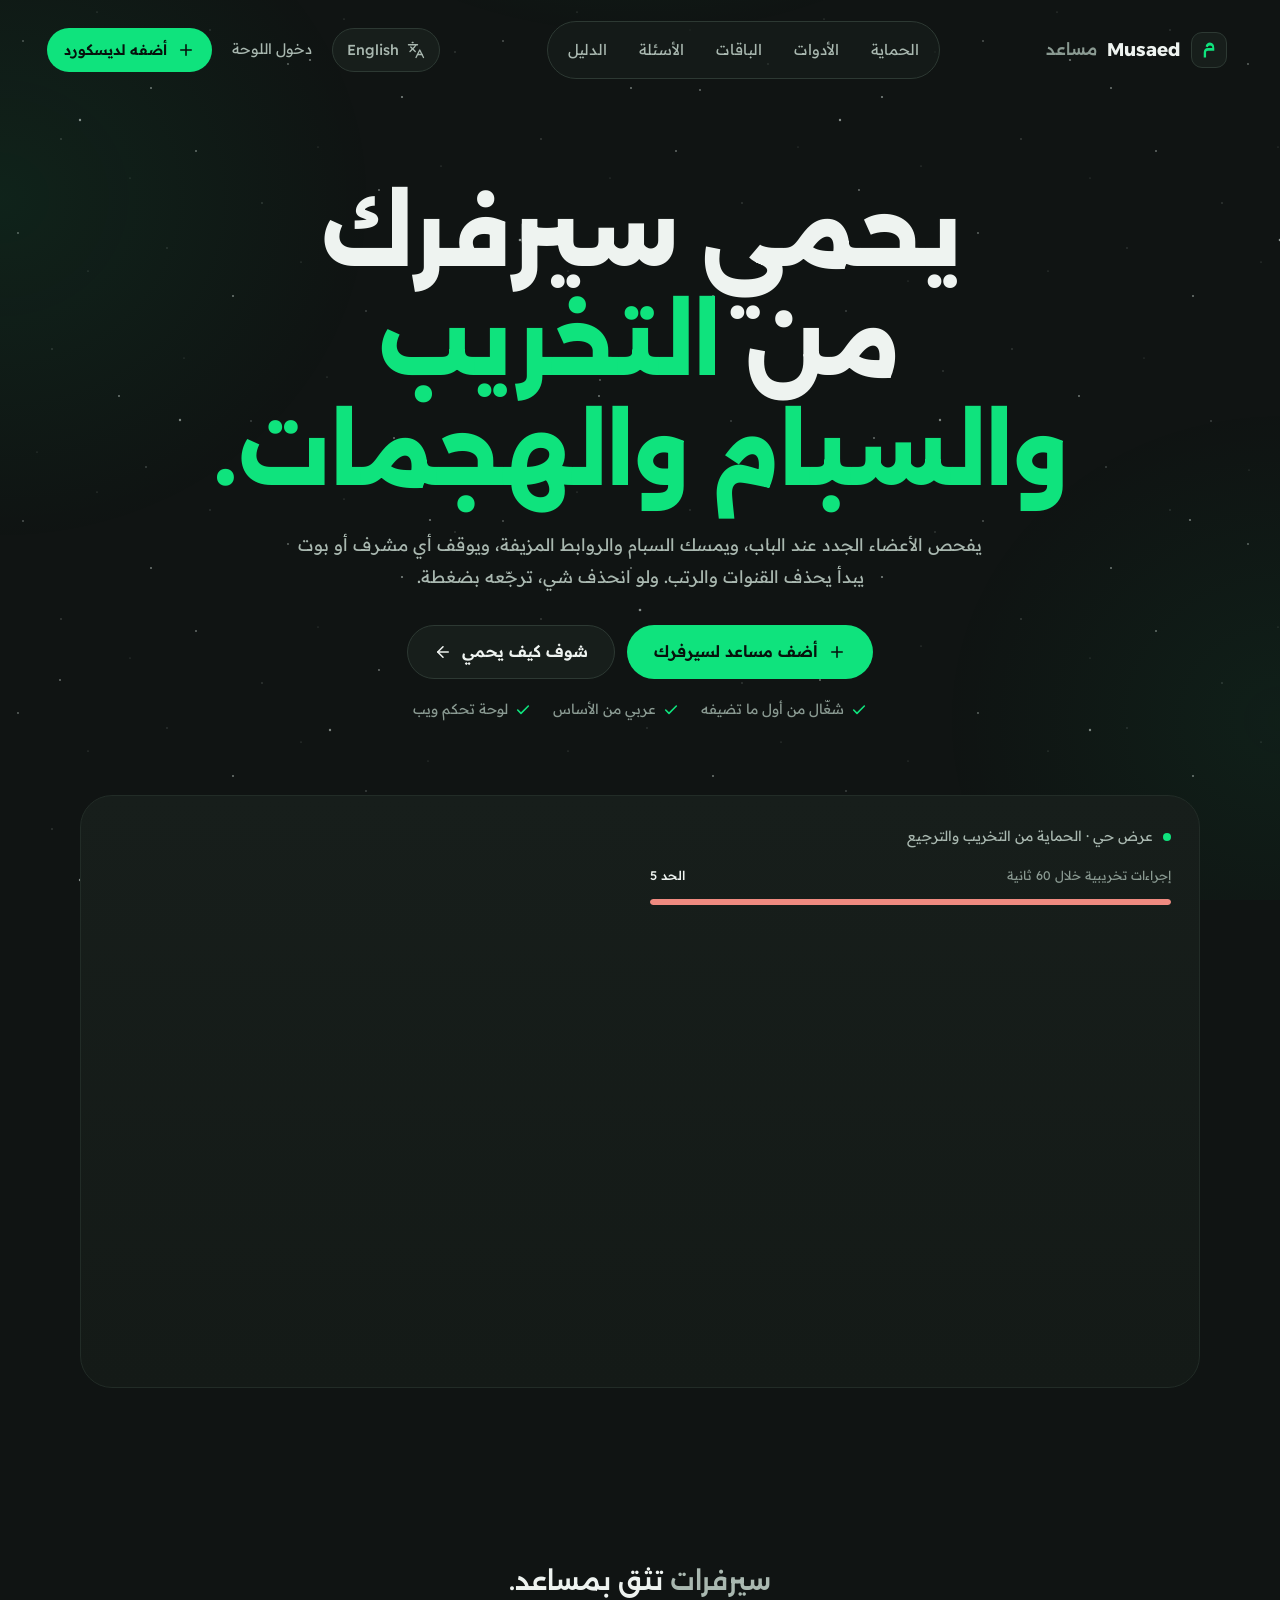
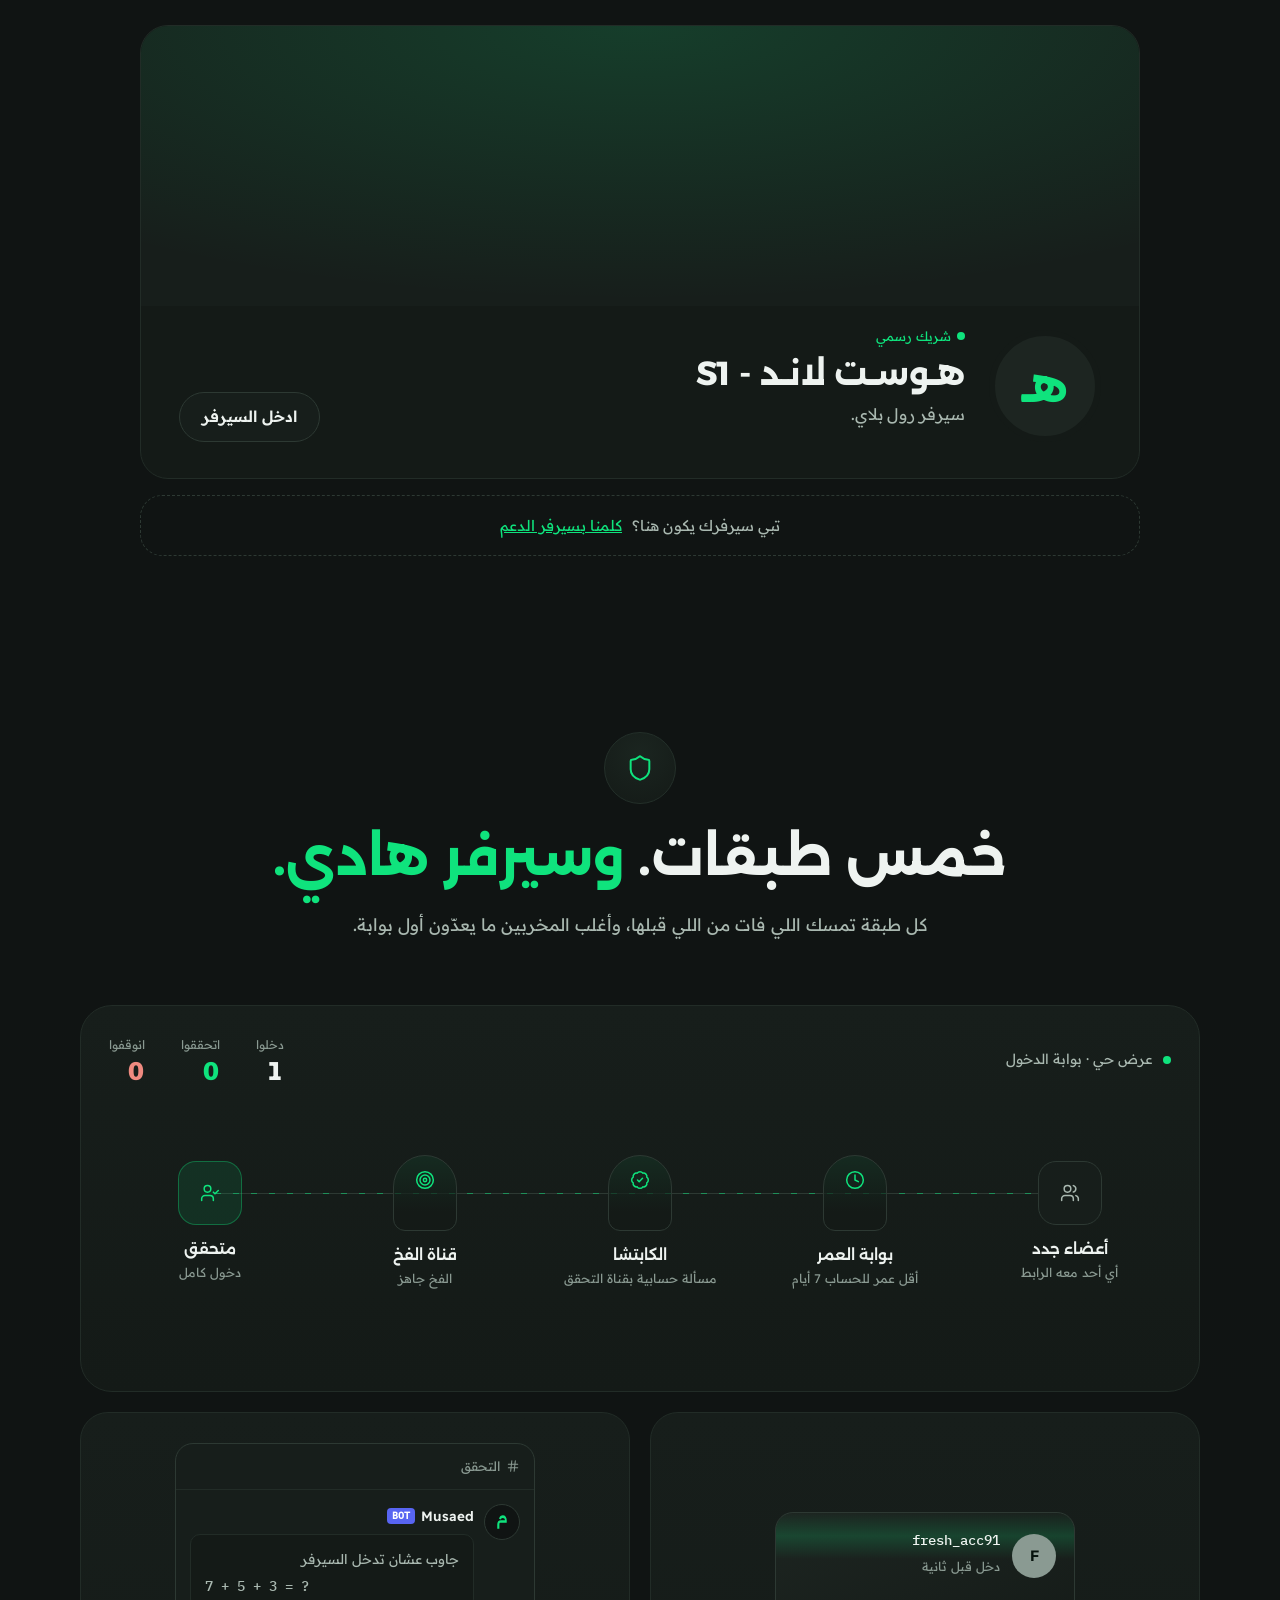
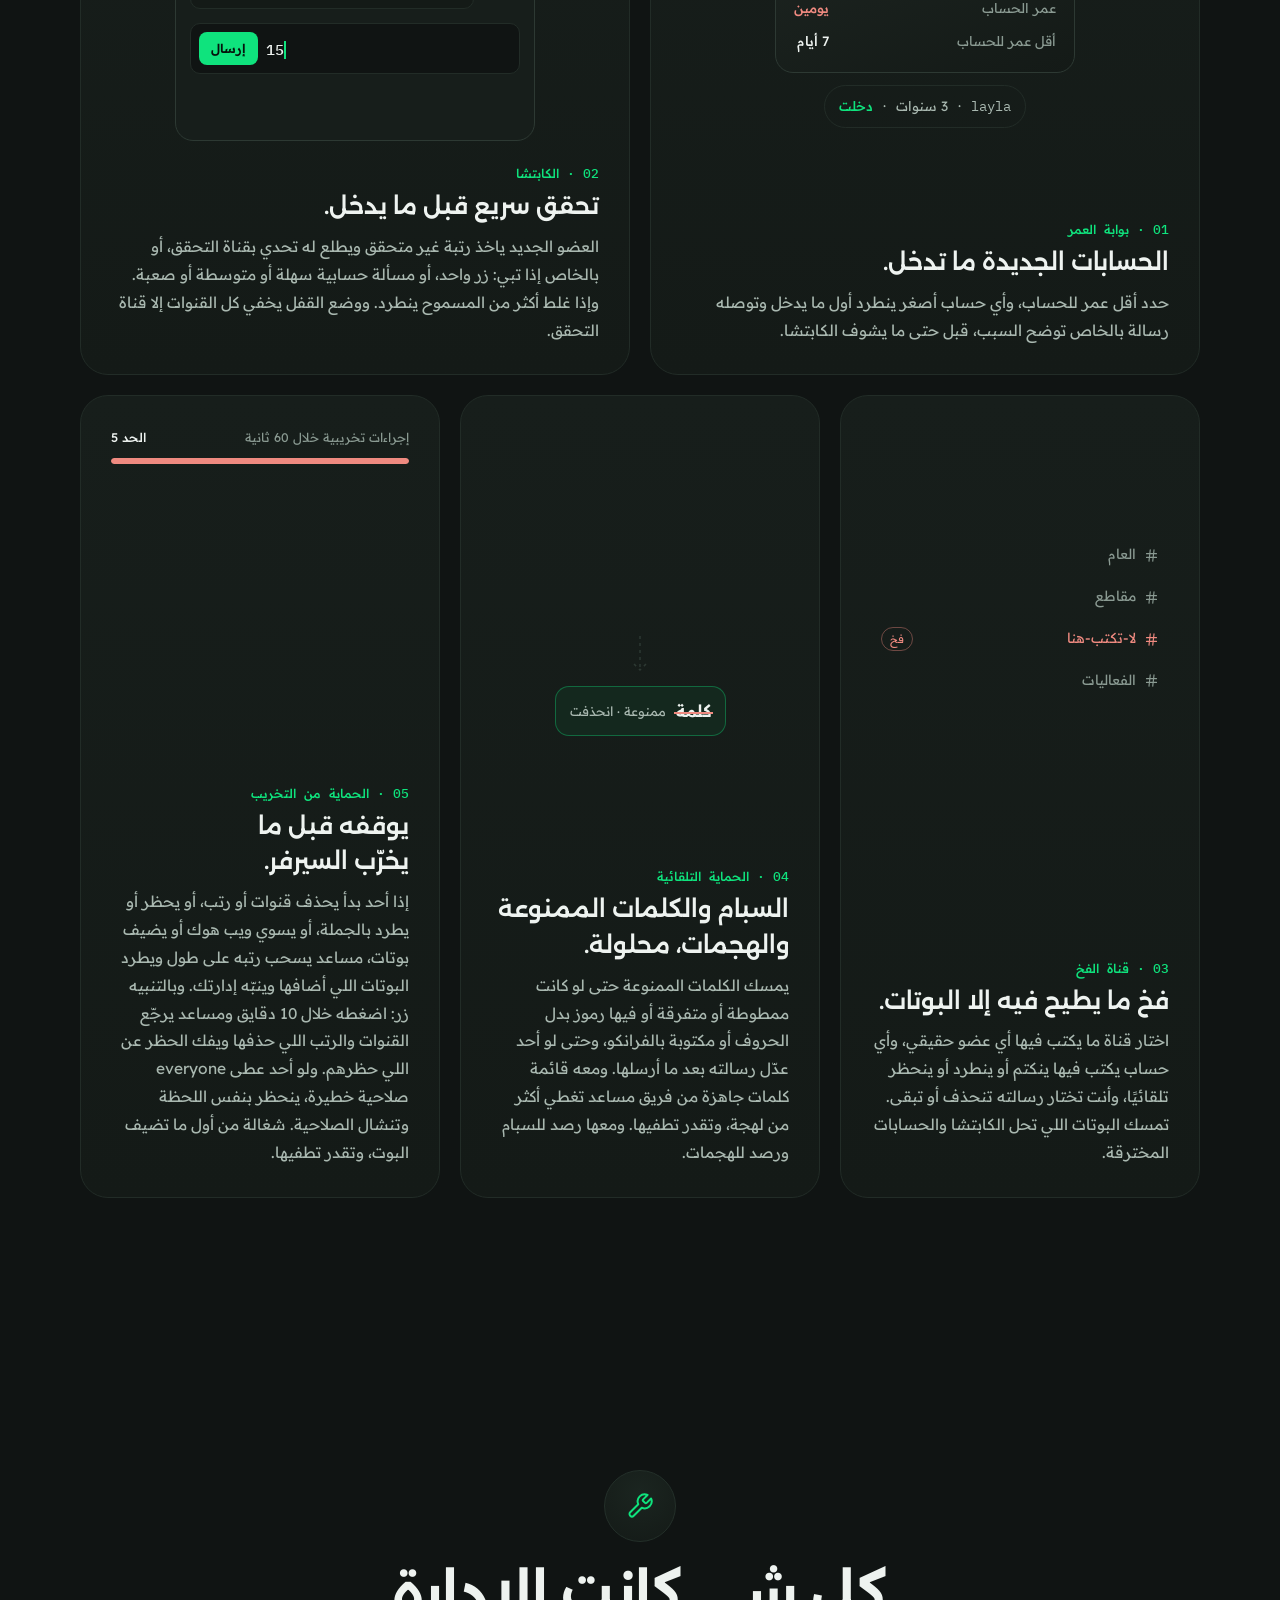
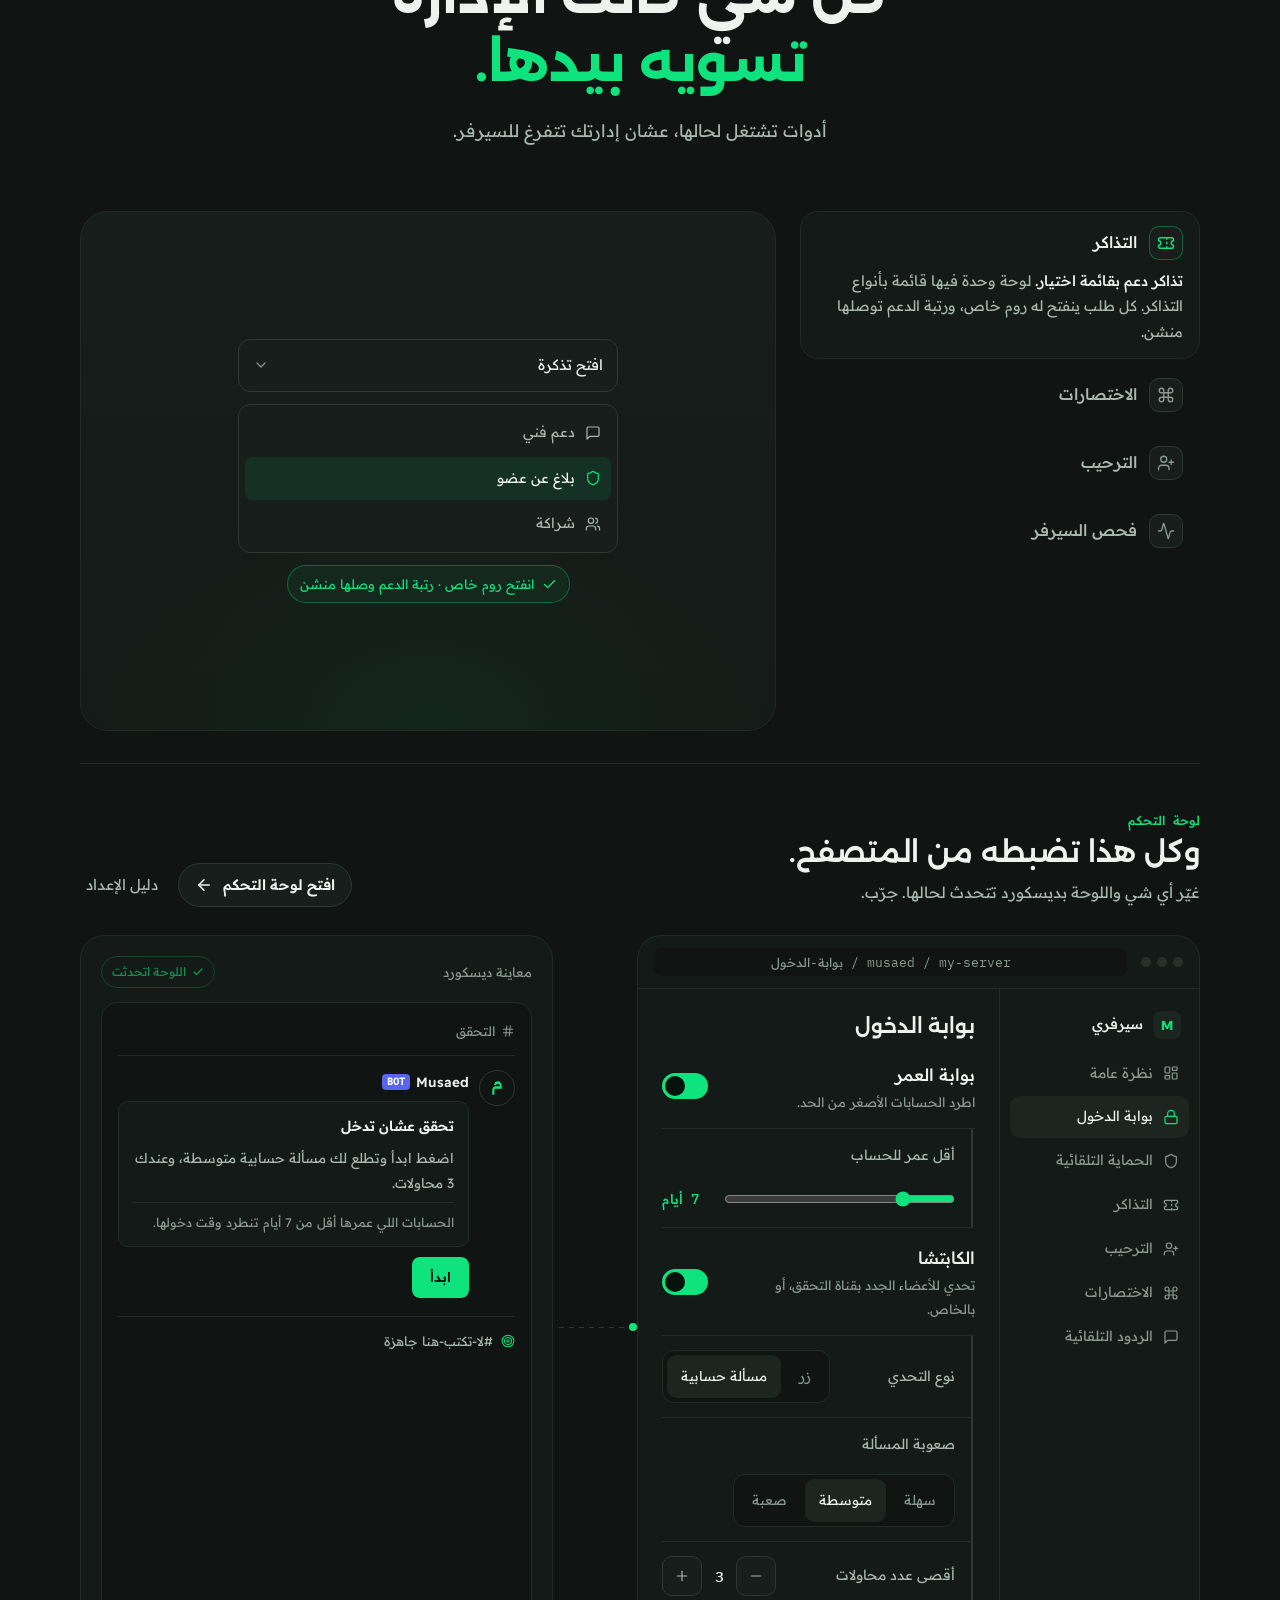
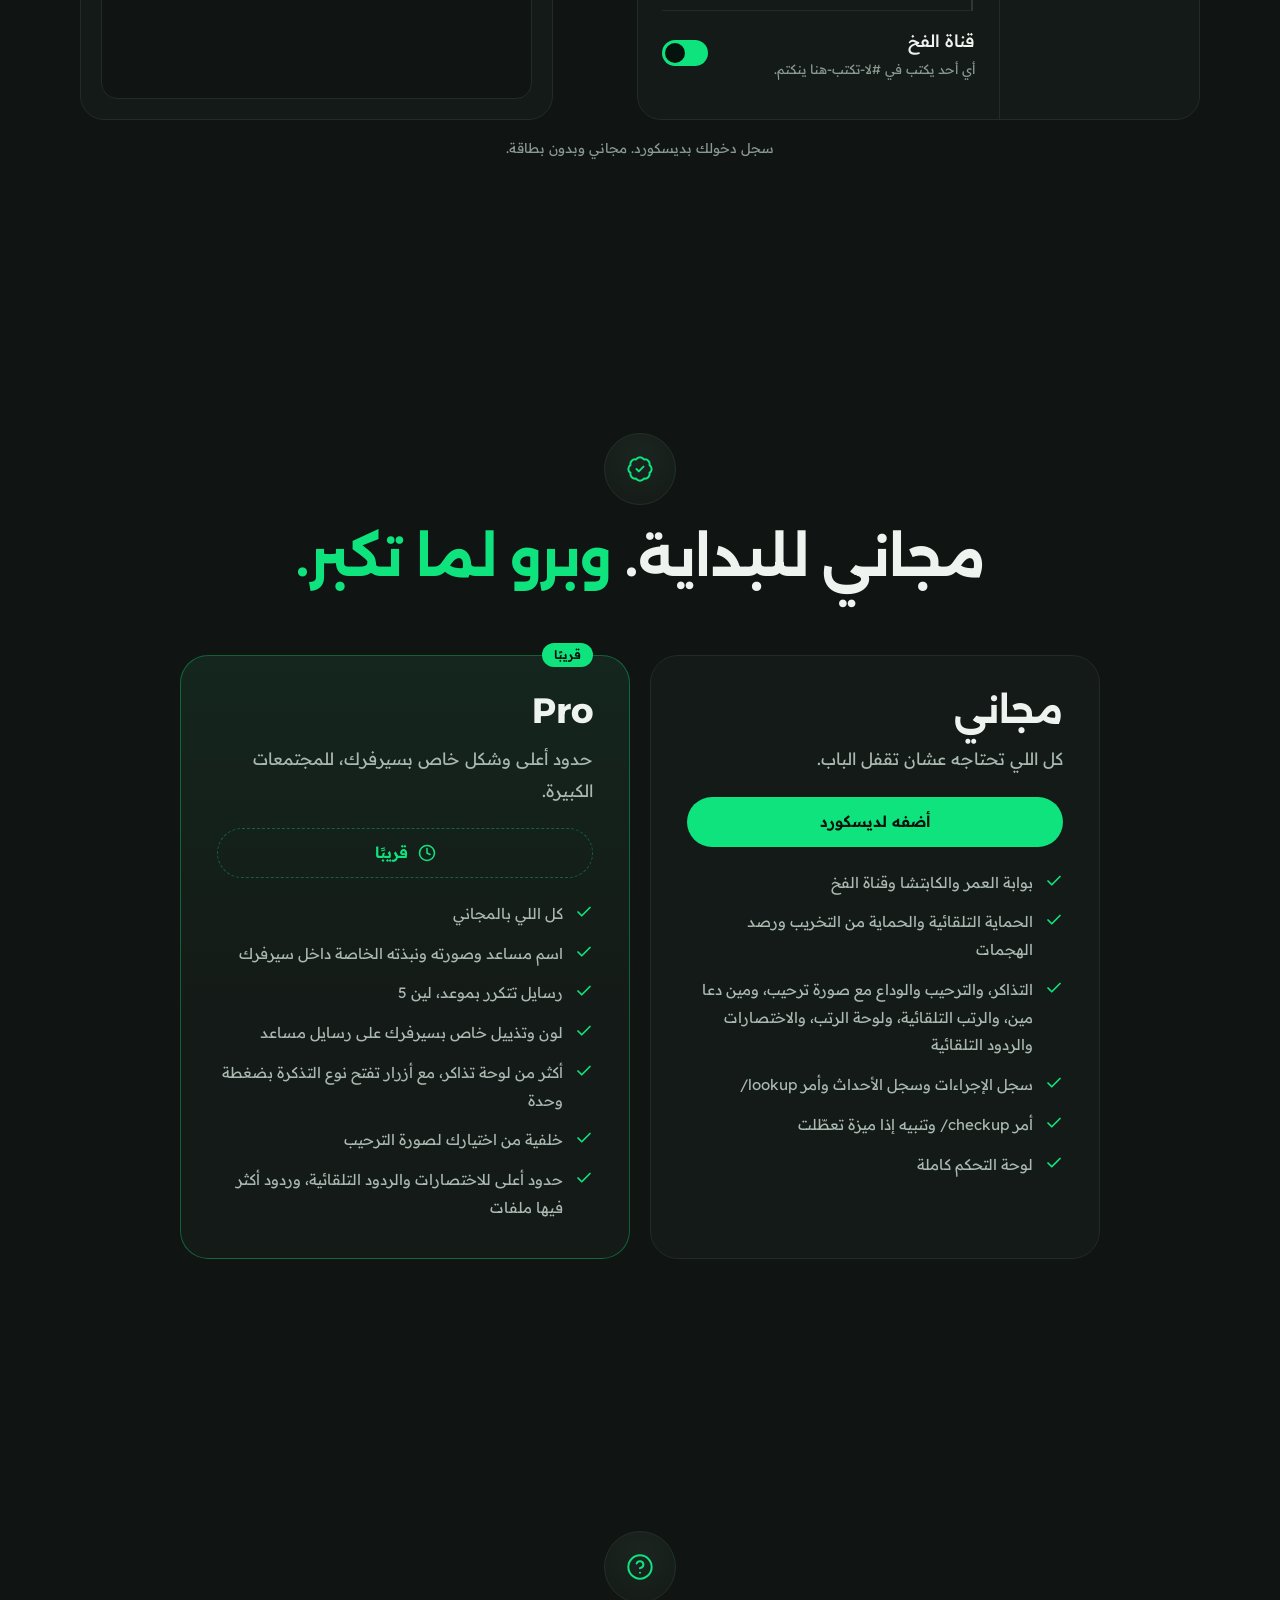
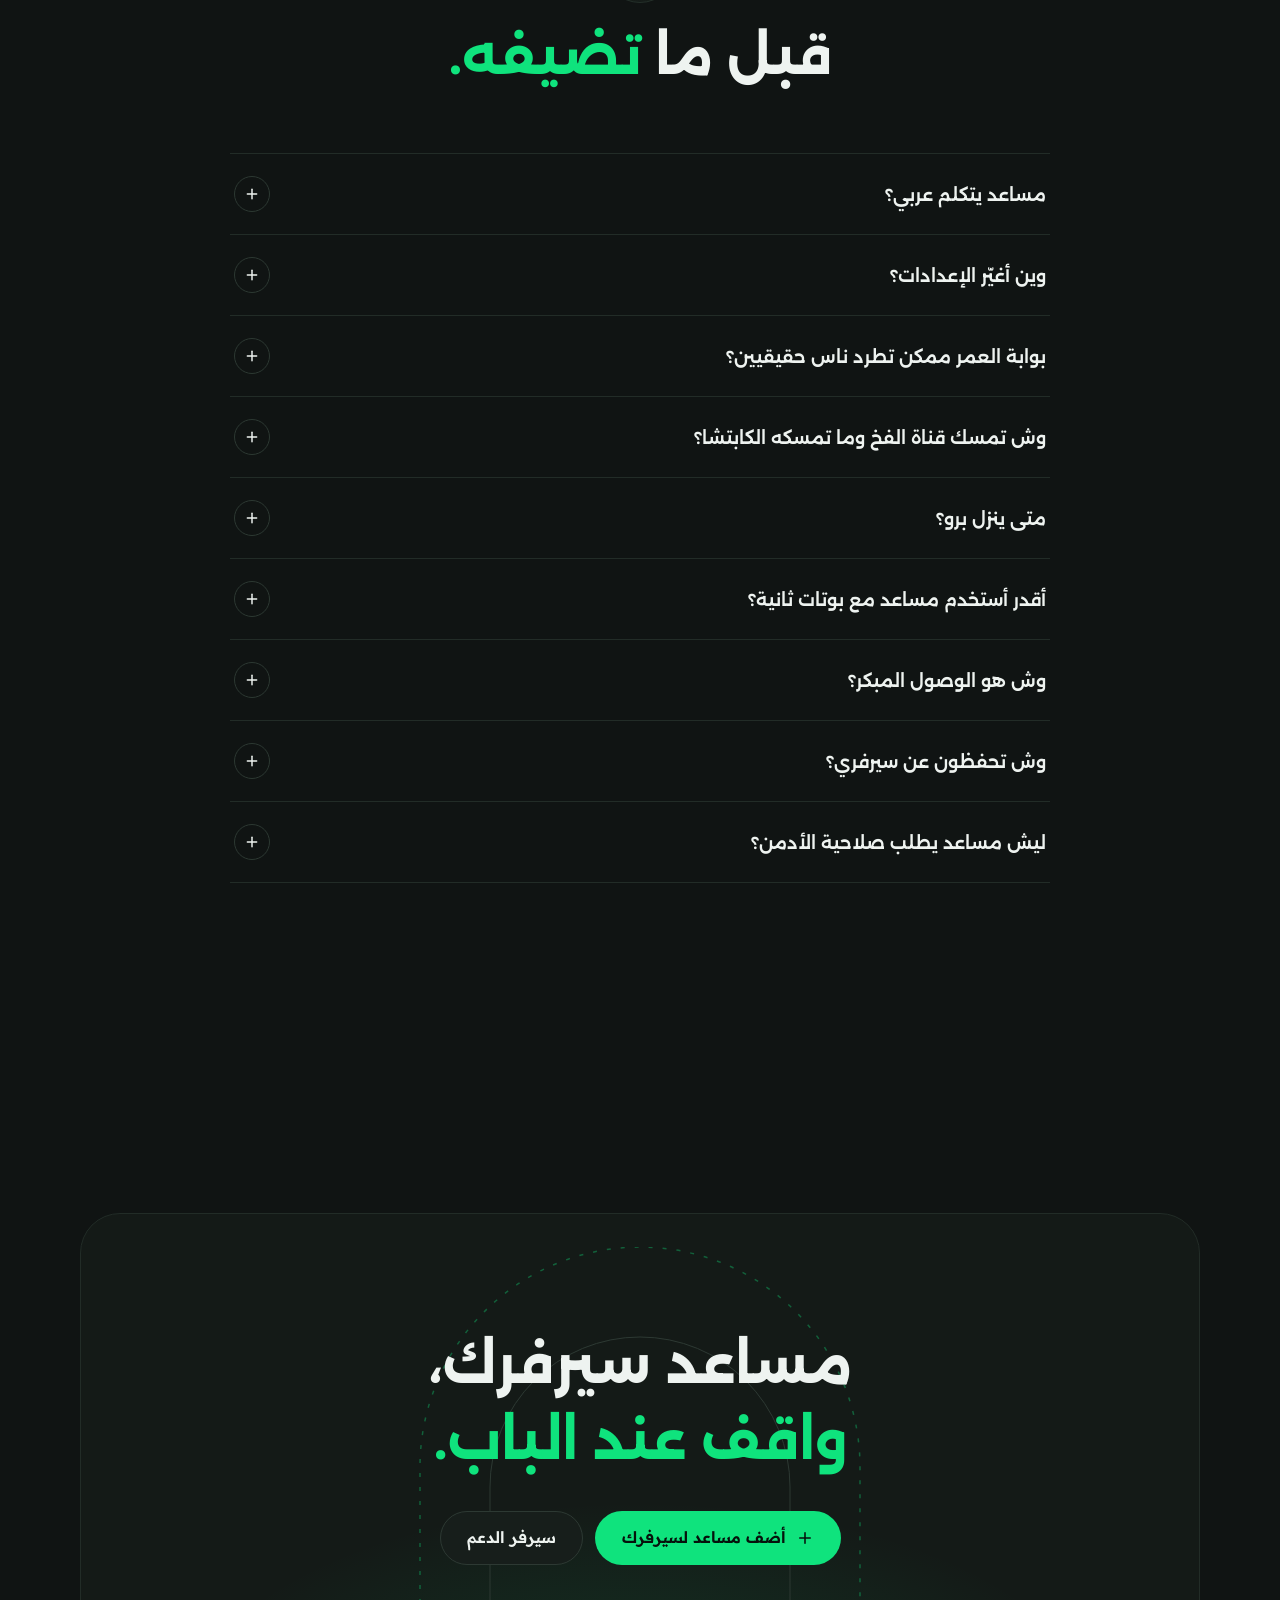
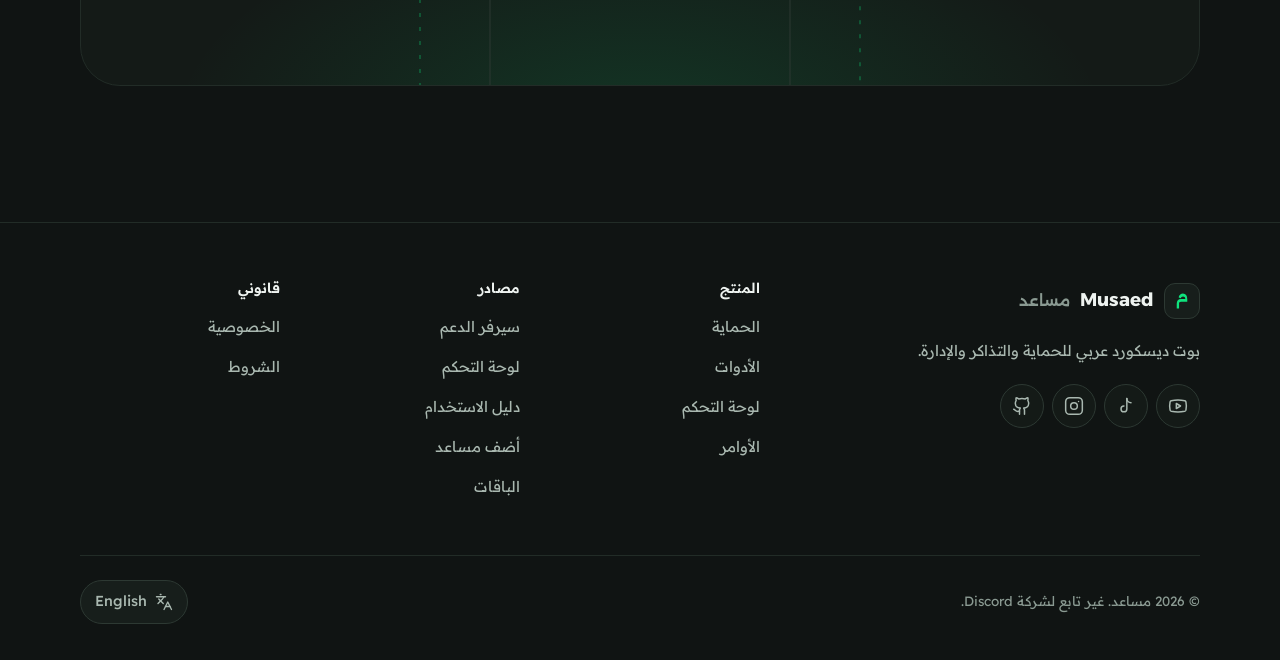
==== commit 6fd0946b: "Guide and Pro list catch up with the bot: the undo button, raid alerts, the spam switch, who invited" ====
--- a/index.html
+++ b/index.html
@@ -127,7 +127,7 @@
           "name": "متى ينزل برو؟",
           "acceptedAnswer": {
             "@type": "Answer",
-            "text": "قريبًا. كل مزايا الباقة المجانية شغالة من اليوم، وبرو بيضيف حدود أعلى، ولون وتذييل خاص بسيرفرك على رسايل مساعد، وأكثر من لوحة تذاكر. وبنعلن عن نزوله بسيرفر الدعم."
+            "text": "قريبًا. كل مزايا الباقة المجانية شغالة من اليوم، وبرو بيضيف اسم مساعد وصورته الخاصة داخل سيرفرك، ورسايل تتكرر بموعد، ولون وتذييل خاص بسيرفرك على رسايل مساعد، وأكثر من لوحة تذاكر، وحدود أعلى. وبنعلن عن نزوله بسيرفر الدعم."
           }
         },
         {
@@ -180,7 +180,7 @@
       if (lang === 'ar') d.classList.add('i18n-pending');
     })();
   </script>
-  <script src="assets/js/i18n.js?v=13" defer></script>
+  <script src="assets/js/i18n.js?v=14" defer></script>
   <script src="assets/js/main.js?v=13" defer></script>
 </head>
 <body>
@@ -883,7 +883,7 @@
             <ul>
               <li><svg class="i" aria-hidden="true"><use href="#i-check"/></svg><span data-i18n="plans.f1">Age gate, captcha and honeypot</span></li>
               <li><svg class="i" aria-hidden="true"><use href="#i-check"/></svg><span data-i18n="plans.f2">AutoMod, anti-nuke and raid detection</span></li>
-              <li><svg class="i" aria-hidden="true"><use href="#i-check"/></svg><span data-i18n="plans.f3">Tickets, welcome and goodbye with a picture card, auto-roles, self-roles, shortcuts and auto-responses</span></li>
+              <li><svg class="i" aria-hidden="true"><use href="#i-check"/></svg><span data-i18n="plans.f3">Tickets, welcome and goodbye with a picture card, who invited whom, auto-roles, self-roles, shortcuts and auto-responses</span></li>
               <li><svg class="i" aria-hidden="true"><use href="#i-check"/></svg><span data-i18n="plans.f4">Mod logs, the server log and /lookup</span></li>
               <li><svg class="i" aria-hidden="true"><use href="#i-check"/></svg><span data-i18n="plans.f6">/checkup and alerts when a feature breaks</span></li>
               <li><svg class="i" aria-hidden="true"><use href="#i-check"/></svg><span data-i18n="plans.f5">The full web dashboard</span></li>
@@ -896,6 +896,8 @@
             <span class="btn btn-soon" role="button" aria-disabled="true"><svg class="i" aria-hidden="true"><use href="#i-clock"/></svg><span data-i18n="plans.proCta">Coming soon</span></span>
             <ul>
               <li><svg class="i" aria-hidden="true"><use href="#i-check"/></svg><span data-i18n="plans.p1">Everything in Free</span></li>
+              <li><svg class="i" aria-hidden="true"><use href="#i-check"/></svg><span data-i18n="plans.p7">Musaed's own name, picture and bio inside your server</span></li>
+              <li><svg class="i" aria-hidden="true"><use href="#i-check"/></svg><span data-i18n="plans.p8">Messages that repeat on a schedule, up to 5</span></li>
               <li><svg class="i" aria-hidden="true"><use href="#i-check"/></svg><span data-i18n="plans.p4">Your server's own colour and footer on Musaed's messages</span></li>
               <li><svg class="i" aria-hidden="true"><use href="#i-check"/></svg><span data-i18n="plans.p5">More than one ticket panel, with buttons that open a ticket type in one click</span></li>
               <li><svg class="i" aria-hidden="true"><use href="#i-check"/></svg><span data-i18n="plans.p6">Your own background on the welcome card</span></li>
@@ -918,7 +920,7 @@
           <details><summary><span data-i18n="faq.q2">Where do I change settings?</span><span class="pm" aria-hidden="true"><svg class="i"><use href="#i-plus"/></svg></span></summary><p data-i18n="faq.a2">In the <a href="https://dashboard.musaed.dev/auth/login" target="_blank" rel="noopener">web dashboard</a>. Sign in with Discord, pick your server, and every feature has its own page. Ticket and verification panels in Discord update on their own when you save.</p></details>
           <details><summary><span data-i18n="faq.q3">Will the age gate kick real people?</span><span class="pm" aria-hidden="true"><svg class="i"><use href="#i-plus"/></svg></span></summary><p data-i18n="faq.a3">Only accounts younger than the minimum you choose, and only when they join. They get a DM explaining why, so a real person knows to come back once their account is old enough.</p></details>
           <details><summary><span data-i18n="faq.q4">What does the honeypot catch that the captcha doesn't?</span><span class="pm" aria-hidden="true"><svg class="i"><use href="#i-plus"/></svg></span></summary><p data-i18n="faq.a4">Accounts that already passed verification: captcha-solving bots, hijacked accounts, or anyone ignoring a channel labelled "don't post here". Unverified accounts can't even see the trap.</p></details>
-          <details><summary><span data-i18n="faq.q5">When is Pro coming?</span><span class="pm" aria-hidden="true"><svg class="i"><use href="#i-plus"/></svg></span></summary><p data-i18n="faq.a5">Soon. Everything in the free plan works today. Pro will add higher limits, your server's own colour and footer on Musaed's messages, and more than one ticket panel. We'll announce the launch in the <a href="https://discord.gg/CcwRT6K5qv" target="_blank" rel="noopener">support server</a>.</p></details>
+          <details><summary><span data-i18n="faq.q5">When is Pro coming?</span><span class="pm" aria-hidden="true"><svg class="i"><use href="#i-plus"/></svg></span></summary><p data-i18n="faq.a5">Soon. Everything in the free plan works today. Pro will add Musaed's own name and picture inside your server, messages that repeat on a schedule, your server's own colour and footer on Musaed's messages, more than one ticket panel, and higher limits. We'll announce the launch in the <a href="https://discord.gg/CcwRT6K5qv" target="_blank" rel="noopener">support server</a>.</p></details>
           <details><summary><span data-i18n="faq.q6">Can I use Musaed with other bots?</span><span class="pm" aria-hidden="true"><svg class="i"><use href="#i-plus"/></svg></span></summary><p data-i18n="faq.a6">Yes. Every feature can be turned on or off by itself, so Musaed can guard the door while your other bots keep their jobs.</p></details>
           <details><summary><span data-i18n="faq.q7">What is Early Access?</span><span class="pm" aria-hidden="true"><svg class="i"><use href="#i-plus"/></svg></span></summary><p data-i18n="faq.a7">A way for a server to try new Musaed features before they launch for everyone. It never gives more than Pro and never raises a limit. A feature in it can change or be removed, and it can become paid later. We'll announce how to join in the <a href="https://discord.gg/CcwRT6K5qv" target="_blank" rel="noopener">support server</a>.</p></details>
           <details><summary><span data-i18n="faq.q8">What do you keep about my server?</span><span class="pm" aria-hidden="true"><svg class="i"><use href="#i-plus"/></svg></span></summary><p data-i18n="faq.a8">Only what Musaed needs to protect your server, and the rest is cleared on a schedule. If you remove the bot, its data is set aside: add it back soon and your setup returns, wait too long and it's deleted for good. The full details are in the <a href="privacy.html">privacy policy</a>.</p></details>
